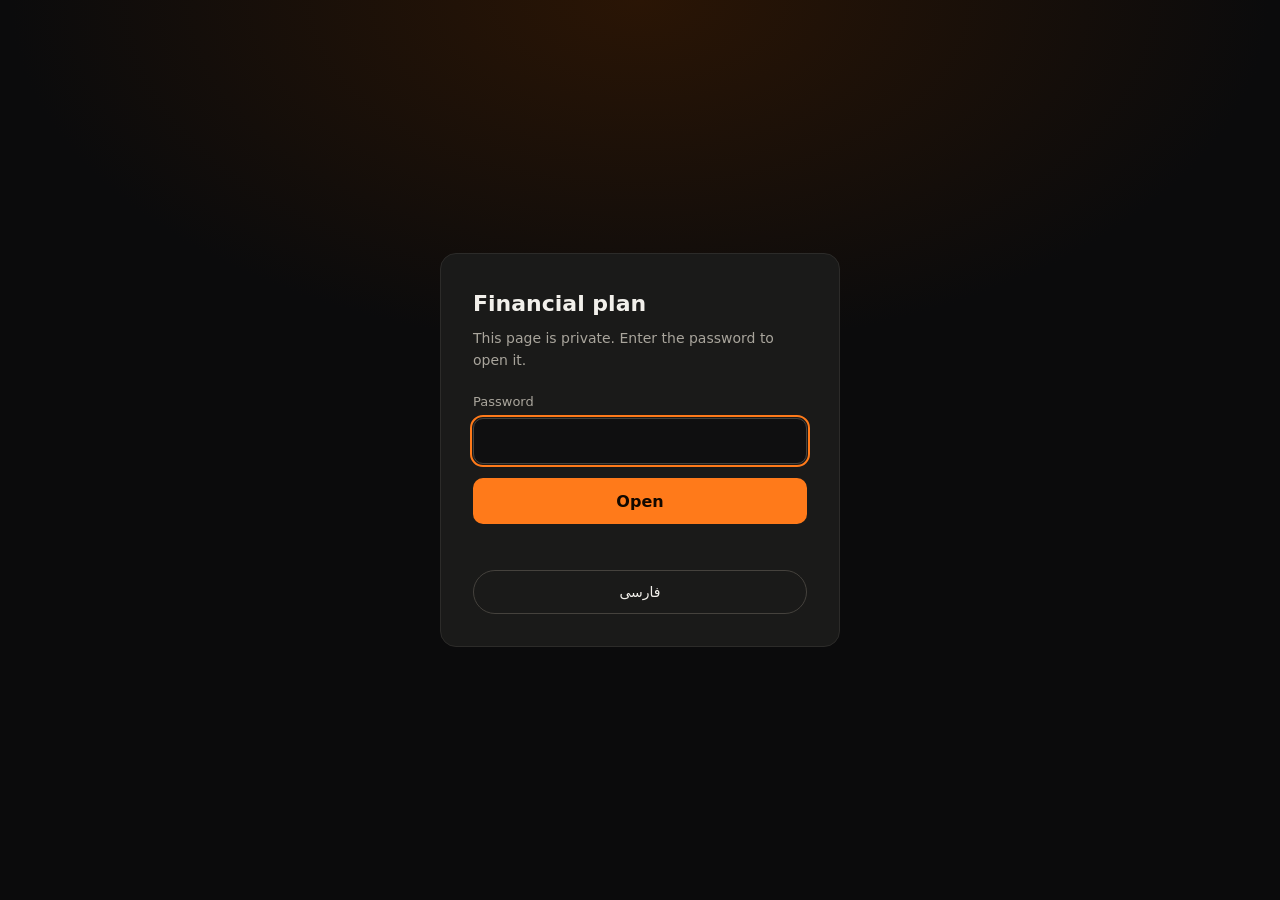
==== financial-plan/index.html @ 16f443e3 "Financial plan page: subscriptions view, monthly timeline, team page - Count client-module subscript" ====
<!DOCTYPE html>
<html lang="en" dir="ltr">
<head>
<meta charset="utf-8">
<meta name="viewport" content="width=device-width, initial-scale=1">
<meta name="robots" content="noindex, nofollow">
<title>Financial plan</title>
<link rel="preconnect" href="https://fonts.googleapis.com">
<link href="https://fonts.googleapis.com/css2?family=Vazirmatn:wght@400;600;700&display=swap" rel="stylesheet">
<style>
:root{--bg:#0b0b0c;--card:#1a1a19;--inner:#131312;--line:#2c2b29;--ink:#f2f0eb;--muted:#a9a59c;--accent:#ff7a1a;--s1:#e8650a;--s2:#3987d1}
*{box-sizing:border-box}
[hidden]{display:none!important}
html{scroll-behavior:smooth}
body{margin:0;background:var(--bg);color:var(--ink);font:16px/1.6 system-ui,-apple-system,"Segoe UI",Roboto,sans-serif}
html[lang=fa] body{font-family:Vazirmatn,Tahoma,system-ui,sans-serif;line-height:1.8}
.wrap{width:100%;max-width:1800px;margin:0 auto;padding:0 clamp(14px,2vw,32px)}
#gate{min-height:100vh;display:flex;align-items:center;justify-content:center;padding:24px;background:radial-gradient(900px 500px at 50% 0,#2a1505 0,var(--bg) 70%)}
#gate form{width:100%;max-width:400px;background:var(--card);border:1px solid var(--line);border-radius:16px;padding:32px}
#gate h1{margin:0 0 6px;font-size:22px}
#gate p{margin:0 0 20px;color:var(--muted);font-size:14px}
label{display:block;font-size:13px;color:var(--muted);margin-bottom:6px}
input[type=password]{width:100%;height:46px;border-radius:10px;border:1px solid #45423d;background:#0f0f10;color:var(--ink);padding:0 14px;font:inherit;direction:ltr}
input[type=password]:focus{outline:2px solid var(--accent);outline-offset:1px}
button{font:inherit;cursor:pointer}
.primary{width:100%;height:46px;margin-top:14px;border:0;border-radius:10px;background:var(--accent);color:#120800;font-weight:700}
#err{color:#ffb38a;font-size:14px;min-height:22px;margin-top:10px}
.lang{min-height:44px;padding:0 14px;border-radius:999px;border:1px solid #45423d;background:transparent;color:var(--ink);font-size:14px}
#gate .lang{margin-top:14px;width:100%}
#app{display:none}
nav{position:sticky;top:0;z-index:5;background:rgba(11,11,12,.92);backdrop-filter:blur(8px);border-bottom:1px solid var(--line)}
nav .wrap{display:flex;gap:4px 22px;flex-wrap:wrap;align-items:center;padding-top:8px;padding-bottom:8px}
nav b{color:var(--accent);margin-inline-end:auto;letter-spacing:.04em}
nav a{color:var(--ink);text-decoration:none;font-size:14px;padding:10px 0;border-bottom:2px solid transparent}
nav a:hover{color:var(--accent)}
nav a.on{border-bottom-color:var(--accent);color:var(--accent)}
header.hero{position:relative;overflow:hidden;padding:64px 0 44px;background:radial-gradient(1000px 420px at 20% -10%,#3a1c05 0,transparent 70%)}
#net{position:absolute;inset:0;width:100%;height:100%}
.hero .wrap{position:relative}
.eyebrow{color:var(--accent);font-size:13px;letter-spacing:.1em;text-transform:uppercase;font-weight:700}
.hero h1{font-size:clamp(32px,4.6vw,60px);line-height:1.15;margin:10px 0 14px;max-width:24ch}
.hero p{color:#c9c5bc;max-width:75ch;margin:0;font-size:18px}
.tiles{display:grid;grid-template-columns:repeat(auto-fit,minmax(240px,1fr));gap:16px;margin-top:36px}
.tile{background:rgba(26,26,25,.88);border:1px solid var(--line);border-radius:14px;padding:20px 22px}
.tile .k{color:var(--muted);font-size:14px}
.tile .v{font-size:36px;font-weight:700;line-height:1.25;margin-top:4px;font-variant-numeric:tabular-nums}
.tile .u{color:var(--muted);font-size:14px}
section{padding:56px 0;border-top:1px solid var(--line);scroll-margin-top:60px}
h2{font-size:30px;margin:0 0 6px}
.lead{color:var(--muted);margin:0 0 26px;max-width:80ch}
.reveal{opacity:0;transform:translateY(18px);transition:opacity .6s ease,transform .6s ease}
.reveal.in{opacity:1;transform:none}
.glance{display:grid;grid-template-columns:repeat(auto-fit,minmax(min(100%,400px),1fr));gap:16px}
.metric{background:var(--card);border:1px solid var(--line);border-radius:14px;padding:22px}
.metric h3{margin:0 0 2px;font-size:19px}
.metric .q{color:var(--muted);font-size:14px;margin-bottom:16px}
.bar{display:grid;grid-template-columns:minmax(120px,34%) 1fr auto;gap:12px;align-items:center;margin-top:12px}
.bar .d{color:#d9d5cc;font-size:14px}
.bar .t{height:22px;background:#262523;border-radius:6px;overflow:hidden}
.bar .f{display:block;height:100%;background:var(--s1);border-radius:6px;width:0;transition:width 1s cubic-bezier(.2,.7,.2,1) .15s}
.in .bar .f{width:var(--w)}
.bar .n{font-size:30px;font-weight:700;min-width:3ch;text-align:end;line-height:1;font-variant-numeric:tabular-nums}
.people{display:flex;gap:6px;flex-wrap:wrap}
.people i{width:18px;height:24px;border-radius:9px 9px 4px 4px;background:var(--s1);display:inline-block;transition:opacity .35s,transform .35s}
.people i.off{opacity:.16}
.note{color:var(--muted);font-size:14px;margin-top:14px}
.tl{background:var(--card);border:1px solid var(--line);border-radius:16px;padding:clamp(16px,2vw,30px)}
.tlhead{display:flex;flex-wrap:wrap;align-items:center;gap:14px 24px;margin-bottom:22px}
.play{min-height:48px;min-width:150px;padding:0 22px;border-radius:999px;border:0;background:var(--accent);color:#120800;font-weight:700;display:inline-flex;align-items:center;justify-content:center;gap:10px}
.tlmonth{min-width:200px}
.tlmonth b{display:block;font-size:30px;line-height:1.25}
.tlmonth small{color:var(--muted);font-size:14px}
.tlhead input[type=range]{flex:1 1 260px;height:44px;accent-color:var(--accent);margin:0}
.tlgrid{display:grid;grid-template-columns:repeat(auto-fit,minmax(min(100%,300px),1fr));gap:16px}
.tlb{background:var(--inner);border:1px solid var(--line);border-radius:14px;padding:18px 20px}
.tlb h3{margin:0;font-size:15px;color:var(--muted);font-weight:600}
.tlb .big{font-size:52px;font-weight:700;line-height:1.15;font-variant-numeric:tabular-nums}
.marks{display:grid;grid-template-columns:repeat(var(--n),minmax(0,1fr));gap:5px;margin-top:10px;max-width:520px}
.marks i{display:block;aspect-ratio:1;border-radius:50%;background:#2a2927;transition:background-color .35s,transform .35s}
.marks i.on{background:var(--s1);transform:scale(1)}
.marks.sq i{border-radius:22%}
.tlmoney{margin-top:16px;display:grid;grid-template-columns:repeat(auto-fit,minmax(min(100%,420px),1fr));gap:16px}
.mrow{display:grid;grid-template-columns:minmax(110px,24%) 1fr minmax(70px,auto);gap:12px;align-items:center;margin:10px 0}
.mrow .ml{color:#d9d5cc;font-size:14px}
.mrow .mt{height:24px;background:#262523;border-radius:6px;overflow:hidden}
.mrow .mf{display:block;height:100%;border-radius:6px;width:0;transition:width .55s ease}
.mrow .mn{font-size:26px;font-weight:700;text-align:end;font-variant-numeric:tabular-nums}
.msum{display:grid;grid-template-columns:1fr 1fr;gap:16px;height:100%;align-items:center}
.msum span{display:block;color:var(--muted);font-size:14px}
.msum b{font-size:44px;line-height:1.2;font-variant-numeric:tabular-nums}
.neg{color:#ffb38a}
.kgrid{display:grid;grid-template-columns:repeat(auto-fit,minmax(min(100%,300px),1fr));gap:16px}
.atile{background:var(--card);border:1px solid var(--line);border-top:3px solid var(--accent);border-radius:14px;padding:20px 22px}
.atile .big{font-size:44px;font-weight:700;line-height:1.2}
.atile .lab{font-weight:600;font-size:17px;margin-top:2px}
.atile .sub{color:var(--muted);font-size:14px}
.charts{display:grid;grid-template-columns:repeat(auto-fit,minmax(min(100%,560px),1fr));gap:16px}
.chart{background:var(--card);border:1px solid var(--line);border-radius:14px;padding:20px 20px 12px;position:relative;min-width:0}
.chart.wide{grid-column:1/-1}
.chart h3{margin:0;font-size:19px}
.chart .sub{color:var(--muted);font-size:14px;margin:2px 0 8px}
.legend{display:flex;flex-wrap:wrap;gap:4px 16px;font-size:14px;color:#d9d5cc;margin-bottom:4px}
.legend i{display:inline-block;width:10px;height:10px;border-radius:2px;margin-inline-end:6px}
.chart svg{display:block;width:100%;height:auto;direction:ltr}
.chart rect.bm{transform:scaleY(0);transform-box:fill-box;transform-origin:bottom;transition:transform .7s cubic-bezier(.2,.7,.2,1)}
.chart rect.bm.dn{transform-origin:top}
.chart.in rect.bm{transform:scaleY(1)}
.chart path.lp{stroke-dasharray:var(--len);stroke-dashoffset:var(--len);transition:stroke-dashoffset 1.5s ease .1s}
.chart.in path.lp{stroke-dashoffset:0}
.chart text.late{opacity:0;transition:opacity .5s ease .9s}
.chart.in text.late{opacity:1}
.tip{position:absolute;pointer-events:none;background:#0f0f10;border:1px solid #45423d;border-radius:8px;padding:8px 10px;font-size:13px;display:none;min-width:160px;z-index:3}
.tip b{display:block;margin-bottom:2px}
.tip span{display:flex;justify-content:space-between;gap:14px}
.scroll{overflow-x:auto;border:1px solid var(--line);border-radius:14px;background:var(--card)}
table{border-collapse:collapse;width:100%;font-size:15px;font-variant-numeric:tabular-nums}
th,td{padding:10px 16px;text-align:end;white-space:nowrap;border-bottom:1px solid var(--line)}
th{color:var(--muted);font-weight:600;font-size:13px}
th:first-child,td:first-child{text-align:start;position:sticky;inset-inline-start:0;background:var(--card)}
tr.total td{font-weight:700}
tr.head td{color:var(--accent);font-weight:700;font-size:13px}
.tabs{display:flex;flex-wrap:wrap;gap:8px;margin:28px 0 12px}
.tabs button{min-height:44px;padding:0 16px;border-radius:999px;border:1px solid #45423d;background:transparent;color:var(--ink)}
.tabs button[aria-pressed=true]{background:var(--accent);border-color:var(--accent);color:#120800;font-weight:700}
.team{display:grid;grid-template-columns:repeat(auto-fit,minmax(min(100%,300px),1fr));gap:16px}
.person{background:var(--card);border:1px solid var(--line);border-radius:14px;padding:22px}
.avatar{width:56px;height:56px;border-radius:50%;background:#2a1505;display:flex;align-items:center;justify-content:center;margin-bottom:12px}
.person h3{margin:0;font-size:19px}
.person .from{color:var(--muted);font-size:14px}
.person .sal{font-size:44px;font-weight:700;line-height:1.2;margin-top:10px;font-variant-numeric:tabular-nums}
.person .per{color:var(--muted);font-size:14px}
.person .later{display:flex;gap:28px;margin-top:12px;padding-top:12px;border-top:1px solid var(--line);font-size:14px;color:var(--muted);min-height:62px}
.person .later b{display:block;font-size:20px;color:var(--ink);font-variant-numeric:tabular-nums}
.teamhead{padding-top:56px;padding-bottom:8px}
.teamhead h1{font-size:clamp(32px,4.6vw,56px);line-height:1.15;margin:0 0 10px}
footer{padding:28px 0 48px;color:var(--muted);font-size:13px;border-top:1px solid var(--line)}
@media (max-width:760px){nav .wrap{flex-wrap:nowrap;overflow-x:auto;gap:0 18px;scrollbar-width:none}nav .wrap::-webkit-scrollbar{display:none}nav b{display:none}nav a,nav .lang{white-space:nowrap;flex:0 0 auto}section{padding:40px 0}}
@media (prefers-reduced-motion:reduce){*{transition:none!important;animation:none!important}html{scroll-behavior:auto}.reveal{opacity:1;transform:none}}
</style>
</head>
<body>
<div id="gate">
  <form id="f" autocomplete="off">
    <h1 data-t="gateTitle"></h1>
    <p data-t="gateText"></p>
    <label for="pw" data-t="pwLabel"></label>
    <input id="pw" type="password" required autofocus>
    <button class="primary" type="submit" data-t="open"></button>
    <div id="err" role="alert"></div>
    <button class="lang" type="button" data-lang></button>
  </form>
</div>
<div id="app">
  <nav><div class="wrap"><b data-t="brand"></b><a href="#glance" data-t="navGlance"></a><a href="#timeline" data-t="navTimeline"></a><a href="#charts" data-t="navCharts"></a><a href="#assumptions" data-t="navAssum"></a><a href="#statements" data-t="navStatements"></a><a href="#team" data-t="navTeam"></a><button class="lang" type="button" data-lang></button></div></nav>
  <div id="view-plan">
    <header class="hero"><canvas id="net" aria-hidden="true"></canvas><div class="wrap">
      <div class="eyebrow" data-t="eyebrow"></div>
      <h1 id="title"></h1>
      <p id="intro"></p>
      <div class="tiles" id="tiles"></div>
    </div></header>
    <section id="glance"><div class="wrap"><h2 data-t="navGlance"></h2><p class="lead" data-t="glanceLead"></p><div class="glance" id="glancegrid"></div></div></section>
    <section id="timeline"><div class="wrap"><h2 data-t="navTimeline"></h2><p class="lead" data-t="tlLead"></p><div id="tlbox"></div></div></section>
    <section id="charts"><div class="wrap"><h2 data-t="navCharts"></h2><p class="lead" data-t="chartsLead"></p><div class="charts" id="chartgrid"></div></div></section>
    <section id="assumptions"><div class="wrap"><h2 data-t="assumH"></h2><p class="lead" data-t="assumLead"></p><div class="kgrid" id="kgrid"></div></div></section>
    <section id="statements"><div class="wrap"><h2 data-t="stH"></h2><p class="lead" data-t="stLead"></p>
      <div class="scroll"><table id="ytable"></table></div>
      <div class="tabs" id="tabs"></div>
      <div class="scroll"><table id="mtable"></table></div>
    </div></section>
  </div>
  <div id="view-team" hidden>
    <div class="wrap teamhead"><div class="eyebrow" data-t="eyebrow"></div><h1 data-t="navTeam"></h1><p class="lead" data-t="teamLead"></p></div>
    <div class="wrap"><div class="tiles" id="teamtiles" style="margin:0 0 24px"></div><div class="team" id="teamgrid"></div><div class="charts" id="teamchart" style="margin:24px 0 56px"></div></div>
  </div>
  <footer><div class="wrap" data-t="footer"></div></footer>
</div>
<script>
const BLOB = {"s": "20reRZFeK91LHuu+cAgiEA==", "i": "KzjIWzOFYBudOKRw", "c": "PhkIuQQuD12HvU78urcu+t78gVyCAG60/btD6872EbccdYBNDYbS2oQ/KPgGdT5tJei4WDCvcTYe7gO1z//nom1CIPZewwYl9cyOHq4r7WXkrzG5XwJ4eZfDMvEQJFkBSTl5xJiMi9h2qCln996XDwzYpuIaS86d0RtrKGnU25/XCb2lmgDPDlhOrhT1ZI+WEqLojJ/LsgzazGFS+OtQFkut4P4vipHdHwjz2qY58jOe53FJRueWvUaz/lR+y//23rNc0K46dWexiyeZAQvMwS7ZbTMP31IElveDJELjbutWY0vx78/sRLKqFfSvuIJK1caqTuE5kUoQ58PE4kNYBgg0JRx0nfeKP7GEYsJf2diVMkOzNtUVDOATc5a2a9ZYiDlLSu6YA4UeK0oyXG/J73NUVuZgGSBWPOaTfayAEaJPJWDCnyIgnKciKeOVgBjK54m4W6qq/6rKtGEOFRKkn9UvX13eyLZEOCmQtU97roqwUJ7ntluEyKR5SM6l0dRlc/[base64]/0h3yd6B6cCcMVcxHOBay0pJek1a115Wa1GQgNfxJG0Kg6djaoAgsXpfFQL2WFUMfGnwh/MqHq4eczkUiSMkGrpEdzoVy6V0ygVfHMi4mj7/oSV/tR1oeWycWkwfZ5i7jhBmYOKnawlX1eqn9hLjZDDY4TupN/c8pzHS1vZN579upOYhjgvSF0FI+Bc7wHURB0wXwzFMMlCunMMX9KMlWGrtCGO60l/BqsW5QROnCNIftCHRf1LPuV5s2HzjOUJl4lQAZN8DACWwoJDiwO7oVOvSvOgeL0WJzeIu11tzQjNcQCaodzj4jLolg8klLSgK2t2XlixMSWOvhbwPTnlTlMJqYWO9tScJlD/zcEHV8bVdbmVdPyMFQtlpCSNZQzLSMZdN/JdMxbK5xDbbBvw8MlwHlY3Q2PeVuaQVN6JYZCofTfdLJaDEjMZXXG9ZVaICHpIgE276PZIWImu17YQkXndB6xq9C+Me595sk1D2/kF2Rg21PyClECnbagmD4L7xptXKHVmBKlE89OC8aGhgmweNyfsdYf53iJRbhD5LyTCWB/suyAmHS/0kdh3zngmN88A1hEW/k+vPUH3FLAPdD4DQeZn3tKdZS8yB10fwRk3nhwDEalaGErtZ0uM06TmNaCzxgSXM/QHWxZBufB3fcmgfwKPUxwtZb6n5MdAvM6SjSg/sFECDOkkOuX/AlYvSUhsDNuBbooGtDsA7wR5z2LKTmgQ9KqJXGFyfk/bMt8jU5OVjVYwz0mqmLYDwsU3y2WawAzAs21oUEJVPO7W9WWa8EJPJLcVfI1ufxxzh4mfTLcxNqKI5+W/vQS5DUbc4i3HLAFYU7D8pqT/bOgMuzOAr5Kf5vlQ7HlnV58wBItUSQCze6uE7BRZpgijrlFTib4+LDdLL4FnIKAvGa56q2Av9FS+KpB7r8E88eUOi3DFJPzbqUKOwmBacuCoLafZs2QlKqMs+WQd6Atvkydk74GiXA/0DlBV8aRivQL2AxZlTwZIDqdXpm72sHFU4quSIZeekcbie/yjdDtPPoUL8RWujQJ7lbqs6rWz1zsheWOCGuRav0dm+jO13fCESukamHpBPaB/[base64]/ovavAR6OjCp/Hb7qptWqEa0jaZP8ElfTFQFsRRQ7EQhUuBaXST8RlhKU8cqoQlTBg/sXUTcLpDkF2lv/+5Fc8FNm+Kb+47C/QiW4aTTnv/1Qqq0qINCwIuEfXetlCHgqQ2LqgyVSox9kFqvi0JHdfytFtOHl4FEHG/W4nxY2YwmQ8yE0IPGfo46VJcQ+LTit5OPgg8R4lOey4yGYUFGnb3+aBcUaWKtGPUwp8qrI8r4E+7KmROuleRxhpYnLhqLQ6mcCuuesxNHQOAKp/UKWTA/DuXo0AmbENw/39RJseQZ1g0/27KIeZoQouhvr3RpaXifjUFQQ0w8Fg1vxIjMiR1GkJJfwIFAhCetlnJZPhcnaHfzsq2rzB48qC7HqiokOFQbXC2lt/LuRhUGFsID69PjFp1eY+rjp8DCCmt9SpBmD3bRdzZ/+GA9J3tCHoxxFr265tOAixv1Ugqy2dFjrV6a2DZae+1kO6VXFf0fBXgMZL4ENUezvfqzP3A40dBTQMSFGZWo4lQDiCRCzaP5RBjK6WSEcn0Leo5W2hqQjfgQge/Bi7MN9/[base64]/ZR1vjChiqEbNj/0K+w+Ve3/Ml0KVRv3IrYsoVUV/i9GiZv+taD+N+eJzghMgWcSkC0iMNt+fb3K639kaP6p+c2JEfXed4HKA+RvHIGlSF+TkM40P3uLQSQT006aL63r6zlh9Qesz2q0iDQINKjrk0U7O8xt51YtNcu41PlJOpLWskO/J0mJF+LtuE1sWze0ieDCTCmlV5KF4YebcQ2JYLJQpobJSSb/cKlLg3klVrJhRvrt92btvLi8kODEW3sHXnbj7NJfeFGZLFQqBddTkR0t6RLxhNRfbU33kMOo3uQ7Cnohfr//Y/LonUG81U2aaODChbZbttZZPhlF6MNJqtV9xCrw9+EObffjDa94+k0jQ+vU3VK2azS6aEgtLc04dxy7tPlXYv4S8aIraw/9XJKf44QAHyjbLdFhSzGtNOUYzRdX2q3UOCbLzmsmfuQoM1gWUyeezkj9ie3q7H7PUheGHFQF5kl09QAkMG06POsez0/5ptoElnVNGnCCnq3auZEWBEldbOsCE2Nq/QV5kG/HOzOZGe7S/TK2IX90kpxulyRT7ZLUd2uEVoE5ntorfpOcuukz40h9ty9nH3xPhfeJQN31MFvZAV6aqOUG1drHN5VPJymuqIK/v4mVfSblRXoB8C8nBHjQRGvRcH7MMU507AMQ84/T0wGARYHKWxaikJWC0QbtlkCTqcG2tLRpS3eObefMAWpoCbYQwmQ+6U/GUg99IZFPHNg/2vmJNjy7uWJwdHhaFQTElnCOmIm9vcSUiu87dffLc+RgUjBs3Z1SK2Dmd2gzKYZ1xlL7b56tA/R0ta9cWbC4TFvOhrZE42M/icvkmH4COX6VW0XMaZ+0Ob5GmBejnUtVVzl5kIaWfZIwCRgBlmxpcQyZAWMtWZwp5jB42/K2HJDwpKIsSLyY5b8YS1BrjDUehVbrpzfEYR9/gm+aA/iaA67m2bXk62IXLtHjtvZ6z8e+unL/oE3ExOv6Z6/UWPvWRg1JD1je879vabH/EtwQA1tlXfAaPoN2cfeZynkhwOC2GAY4a3WMeH2tyxVQ0DoYz5NxKQCeTwvD2urHwchkFo6axL087uHMqwf9K/Zp8HG1f/vDLjVv2MsznfS+dH0JzCh91Xuw88bGuJ8YLZ3vtP50Iuxi8mrDHTxEwKsLnMR0WgkNqPYGUCXtJGD65Wp1XivjVUzlheIzWSA/up2rplQ4pZ/vwQ0Zn18IQqI3K6/jCgpj4xZ0H+DI1uAtEQ+ATHjqLRxu5rFPJceV3Ll5y0kckoo1kYA12Z2R3rGSJdlBfnGuys3Mc4AeVFBONxfasf9zPRqrWYmCxSoPmJPYKWIbQSczoaxG0BaEuehF6EcX19bKMnran388hFhg25wPq5ThrTKX7DEiyS4iqFr/YZtLzcyTCDzms8/[base64]/RCDPBiYVJU3qUjB6xiGUAMeVuBqp90jcpGQfTNTiruGvfpKKkeTQiiPyd/JhD8cvlaI7KVoxwUKj5ViHL1uBsZgYCyo6CeBNSOV5syyp/V1s6t4ZEaC01A4Y/QkZVJN8eJofghppb8+S6qIa65HfaiIvS6vzrtpkMgoqFkw6eX/R+xey7vgN6Zy/4VEH0ebn0DD8O0gLcX6LphPaXoz1zJHygbyaNHFCYkcaxe0aw49+e08Li81QoGb0RWwKLCHQUG+LN6tm6kb9mb7yuVuMlSgnIq7oT8+FzAO8dR/Ob2BJJtiibqWzj03jMTra3rdURqA0HX0cRow58I9FTR672cGlnfAO6hAox+3fnMdtw+QKEcZkZhmIVhcm7/8GjN1qbge5m8JSlgK7hvDVQzsjtJUTGdJhB4i52SGZg1FfLfMJrI/WAThijfpTEnf4cVZEEsTh7OZv0PCvGT12uVg3zK4/[base64]/8cPAndDizO0jP0AwC4V6L+Im94u5H0rMvUDzO4PHjQ8EH8euBkOIvlBhGL8pQiK4zDsv9gB+LV/MFOxY2SbWdMd3RvnNQS8JGfzVSBl5CLy/gyhOlPdRi2nKmZTmkP4C07hUNuEtC7TTY5ls4aDep1zpulxPcgUaSZ0vObGJAFeATSGqjY2jApBqbmqKJGOsb97ZMc+3W/xxe0GsHl6Gkg5RjKMvCO/xEmeacZ3zUTahyGwybRToW8GxebWxHEvrdtIyXEWMRl+zxmCAmS7wgGbKu16MlhEqgLpKvXsqkGdEq9r2yMdOcG7bJDdAG09c3YRn76fbfaNWvmdZHB5Zyhedy1BlNDBAKoMcT736QdCABrunfdTiAYayGeRyPzvL6wSxNR7W9lY/MK6RF8oTvpCyP1mszkYiPcAhKadUJUU/E5zY2UAHTWqJZ1agZbXnFyGLGvRntgSkN5teF1XKbUmEPZtMoF2PG1OPjUwdSp7OqjRRcheId6ildrKnivcdg2Erwo6d4sw9HJ5xkZ4fYBWiNepx9XIaT/uAE9QPjrLjnktXLKmRKdxY2VNRiCJ+LK4hjt45icnl8cIwBR780qsOUUMrTG5qg3sFcnKJXH2x7LtZxEK2wr9ZFJ2bAUrhOIEtZ8TIYFyBpQUBg3WQ+PadHYQyqMfpz35G3NahwNlapw4rk2htRXmAk9bPR4xnkFUAAnWoIpHYbvydXnLgcKB54Nrzqxztgyg4g/G2JTG0HucRl5RxZ1uqkuLOqQG8dWUM5faHudNkKOCLUckHX+Hv7aQ8M5NcdUwKwLBxUAQYpJdLi1qpOGbwjIrHdmyv68ZMOIsYvuOvzSUVgvDdM/uUL9nAMNB50GetCqSwt/BPtaZwKFXLaXnhm9RicOn2wvgIP3NJcjjJy0Bliob3GMI/IDSqSJ3sdfMOnX6uPvsG0OKh8yXUxoem4wYi7U3mvgw7yzU3c2SL2EACgCC0cVvm5Z58kzfj4Lf3QWkHH93rSLa0yXtzNh0RZ/9Ua8r1K8ZiM2E0xUxj0C2arNFIlJnXVhJqBQC0dU2yJir+Tiy5ffms5ka00S/T3w1ZzwUc+J+xeFSOV/1RiGWSQPq6lG23DyLVrDvXPEVBeHtVunTRYzCyOzTZr/F6YYyQ3Kqj+GyWwNtc6nkVJWQTBlhW/6Zd53ZQlvNP+PM2XimqgkgN3xrMWA/MOxhEoqAvGfaMgmlhLWUHXOcHq4MpAkttUBX9flgRAgUUJP8C9V/[base64]/QQfwWuBq8pLCniDRUajKtfFLTE6RFeMdBaksTewdEo3oLvYRHa1k0UJ6jjhjOLViwVrLqX7uRi/grJd66Knk+FjDpPGD9IadYgo89YbE4OCc49P7JfeQ9nLWZDz+wXiKP/[base64]/+jgbuVJDzgZKy/UFcUIEHslPVqEkuXQeidknekkqhcrfue+Va/FwpvwSZGHr5N6TTfrrI6O35aTGeyLrtKRTtykVAVwzBD2FxSi0j/xYiD3F0vfi+plxsXcgbgd+WM07l6FErpdhZRZU5gOuRa1b5WnK4cw8K83lO4fEWObYAVYq3yIgx2abunVSxy/jg6+sauf9QNhYlneIkZ4ug2ibHXPy8AAsR3mSHdFEtNdWa73e70W3Ek3zfxVBil1XOXuGmFfVwlzOM0UP5C8hdLcKhN8Dr4LNOuY6guFXLob4rvzBmcTr5wSmlr829vpDKSY5q8qeJsf56gH5YdvH8XWZUPxWafrgJmaztRkQURisOF44Bu4mjLTgMsFh7Pmst9gm0/vaMAy7z5EPQfGVJRpomXtBGnuQg//YjFlEiSrdDtM7K543j0m7GANZdUsl9VBZJk0F/vI+T9bUC+1qrr+92I5oM4AOZUkO1PXPYszSU6xMVjnZEugOfJJwutB0EqqaWV5fYocxJgMbRKVlHkuG0yAb6VVbGMtFm5cqt8J5eJ03CEzy3voyK1AjryHaos4N9CofpT60Kl0hrOSzZVYPN3121lQMWAfXynBaO7+DXcraZjoq5YnjgjMvT+7wJ/HV/kpSLDJKjTt4rq5NC7m7++3WG28SZ1hWzgEYWius98ajWZ4hhrBeqjjKtQ2jWimneEhbZspeuA+eWPei26aG5AaV5DRdMp7Bs92Bi0Nhp0dBzwBvLIu3jtJbS348lfDGyWNqV9ycIjfkma3V6R9DnaGmN5Ly+ldd2y840tiMg/9tdCUQ1WaFTlXP1bONhcFuNuonEmgmh9wld6aXUpHlTzjFGDWZg//TgIPcUt1PMur3HJACHDTPHHLhKQnrFTyvyYFUzH0gc79ex5Bsjs//1qeyKewKFdeNtJvBxBYD1DrW3qETVT0FW4Xh5dzRZSpP4rlMtZir34XSSsefMsWxUnMX1qjZWCPu4Ii2asbJ2PweEDw92RbyubGUBF5BFW+gPl3yFPYqEJOhQGGLEDFtm3IMeMzNsLEZOrpSUTkRMLLc9GFjkQWJNZF/[base64]/QkCUfALuvWdptbyY/[base64]/5giw9/eaX793nvi1l6sAfSuqgT/X09anSsqvxagUAUGxpbORdayd57Oit2qAHQc3eyHh7TRgGg5dvIngzhYkw14jBwjXh3N0MUMKsrz9fh0kW9eoSZcN3xa4bHKp6mtZe6G5Ozes7fAx/wWM3w9GSF1RUbUvc3lrduB7CUSWLZDDsadx1VPmIvTMMa6iIwR85REf5WrD0RacmlzvLu9OrCdV2J1n08bmgXujUwYDP9DNgXypSSGv8FYj/thO9b6qUyqF6NmFTAFKSESzZF2M0Fv0XrdBJ8wcls8c/UC/d03qbnJJWPoIqnh1AKbcxKZkBn62qz6XGPKUGRbTtOS4ij6lsGP4O+DRbGK4stooyVgqDL9QOvEJEqArC0tg/snb7rD36ZDa5AoAwtUYk0tmosqViIQS4U6mfetMtWYMFmDNCldVm9ZxeuAPBTM3Z7f33kFBxMth3TtxzBfBVLn0qmsJojlEZH3R+gi56vJ3a9/0+t09GVaDsiN1Mn7FIrxa6t5EiSb846t+j4XwExIZTkgE0WHaEBnBKfAHNTLUvcnj4yGdJD1ZLRlmCbUjQalhoaHe1nC9OFOETnrjJnBaUzIRlMSyCm0w2a+5PWst5m0XZqdCAdfsV2Gw6lwDat47hfBBH5FJGGROKEHy9iKa+kphhG2Tbgk4zDkbBs+5tolE3bcEl/wuRMzwDCG7UNQPb3rYm/ZDO8luQCZyrgkxBD7jBmhvUzoRW7LvUIiSqk62+fTp1/eIhIim8eLBLO+/G1oeFEx2dBCu4sM2cAuwBI/oDGLILPGfbQX5cZaj6/3wWjtZtwrYMPETUd263x08M8PncZsdXCcL6PPQAlgCexMZBDLssKu8yxdUsGpzTylxRxBL7VtMD6ObdTx2GwCrYQenB6UnTp1zjfCBqS2Z3YCGKey7M+sK+5JmQN4Oj0j2jCR7Lsjp3oL0hUvUqChUkxikCV7EnqTh5c7ZNOCaqaEmMc/apvTOlUABnFhdbirKAciH3wf6Up9EMqSHP0CYwrfFzBLvfuIu8J0x7Be5Mu05BMft87Xpksl7afPoRkNwphaDCIY/IHEAPgqbdy3RWdVzI/NkV1B7s84VxBZkJYiHtwJBPVkFkeY0F2FW/Km33YuGigq8hheakt4CsS51DOZAynuQNTtnZbyQvp8GBK0LKZlLT1FIZF5O9oz+Rw9UQ3MXKPL96DKJ5lV1TQ4vMkrgI9SDMUSG3eDMdcfMFEHMOwQR3qSQdsjTwPhRuZwl1qzALocVt8w7ZMv8448IRIVf357WpfkSJ3iidpmHKl/FWhN38Jvmgc+hgHrMJbTskJbU2qowPBgbu+GAGStoA3gkvly6kzfFrrn7qMOa0PsqVWwyeHN5IhonGA4uh+C9NKKLJVNOS1J8fc3btE1TcgtoKB0ZOGx2yYfbF2ReHtctqP5T2N11Dal2ZWI8nJVMt26Ic3K4iw11umWUswwxaF/T6Z19BTh81j5C6m3YxRZiHszf4XZYe5Aew6x3jvmSpTVr58KfRl7VFcfukVCOM8V+qtnRunzbOYJvHtzS+OcTTeU+n9ZpvtppB4xZoAYpF99dMjAUh6kFB4ZYQjyauHOoTXLrxGWl7DipTvQLqJPWhH9mfGMOff/TeF04hHAvqzVAkQ4KrDXb8XafVxHPRG/uLtPAnImTUKdjMow8hN/2wjp6DwW2SwWVP/8SkAUI2/yNGgC1UqJCLcbG3Ve0R6M6aFuV8mWftuUk+kbfNERXeMRZUFkqh3MNXqSyjCanfHt30ZqodwVYzUhqX3eGnB4RBhN4hb0+tOb9ghYZiYKgkcmgWwcPqIxA+X25VSZSQvW/yaR9DoUEZ1WpjRyLCDQzksWw1akCexKQm4UhFApT1naD3BoBayH+uE4IDb/c0ayie4lujxjXREGkOcRrU8I6yn61jOdElsBDUoAJzrvLOjqPhdIU8067O6AOVMG79f3wUJKcrEzTqob4qxrsqH0rwk3PzU20ZycNg4eWvaQDpCGh7S8iHhkVLqmCl1Op7MSD51gsuUSQkG/UazddryTEt9nmVkheFLQctOOpL1dSCGyVFlkbTv6ulW79zucbjCbgT1OqgBgiTzTDkP0jdF67grPr0o1zVH67VegYLiCZTR+3hMC2hqx5aytoHX4C/I84m+4AGVvD6O22OecFaDV8pZi1AJdnQWoJp1+cptN6pddivCGWWHGxFlO+ZTHAGrt0TmuTgmsqXF55QIoQeMNYbuRAvjlczsnSuiCiQH4ExqG6Xi3OkCXHV6OcgqL2qpa/Mq4+Fb+XBqY2WrmJ7mIudTrrOiEbsfcEuMEHtjr0uRBc3c7tMYnJWIU/eOdOQxKRk7NxxhIFOPenHepuFhwpW/1Av1OPUMJQ9WPWVM1zX66q7Au3j28mwtf1n/vZ1mVf8R0VQgSaDrAoFtTgBnJjGXyzNSgkS3kcWJFVVWedYHVBgCWLAb16sDQbUQOW2r4pDbZEIY/CfUEpPBLSQbBtXhXx5IcBv2HLYPoxp+rA4s0ZtArQt+bGMROGqNAeAV1V9ZdAEmcMXajhSTIR7PBTG3ea+n+HcWs/WSHg1fz3kBBIbH1gWhLgwPJKy/LobrmWVK74fJnjPMkXcTGua9p9KwxZkoa85kfK0XhfxGzoUk9Ianbq+SNgmhmvn3A6UcizCGIGGKLBdrI/oeRpftZvftydln2mu+IHW97Berr0FXjD54/d2ygDGxtKgYbXFcSmQd3Ptnz8qwZF4U+VLPkAl9lr0SATUDEMe3TYdL899FQhRapjKsmS2g7sliblmrJ6tmcYhctIN9OKgc2H3Ufbr14O9nSJJ0HTgjeJ8GV1X4BhnzTkR/SsPMs3DaprZxsbFjYzZiw0OsklOpBVXuU4cqZuI7qc44lWu2M+oICE9bJHIGm1JSMr6XILWIbvwgjK+QIxs4KiKSXr4keIRtI3qnAD1wSk0ysd9GeWnC6fm6/eOV/ujqCCo78h7n/DsSApcMythyCt0CXwnExFRcP8YRlYZj4Ri6F+6OiRsflFzk8SjA1st3cK5+bggwfcntgraWfnPFPG5N2Bj9KTcO2JLKP0PdKjcbKyyJkvGyN3NDW7ccm2sjw3pcYfZugkJ/0QpS3lCg8Nq1coZ9FDmHVa5WFVHmRrKRm1vheYSBiUrCN6eb9wC0EjsKBof0d61GVdTvRg/feIycM9HAQsoLHuvflCkDDBS/RjJuhPW8NkRtRS1T484f1N0jNRu5Gr/2b3pv9vbFFcGFyYvHVNcuZAbXOarTsGArAx0mguvcigrsqnvmmSiPMeMStegGhM/6JJDwMMLJy5mcJPZd1Avp8Oc7olH/21kxAA9HVmDmbGMWuVv7bcXG9B6JIXkjnU11YT3SSyYmWwelmlmRkxbx3Q5yExFzDJ7ot2cLDnk1CMb7TA9zjPXFPmvJmuKV/KslkOzYt9ndDEw2MpPoVq268o8rpDN9gR56SLCchJWoEExmchP02JRs0aUEn3lCYIVW0Os8oCZ5AZlx5PaCxTyxqmH5LG451BcgpNdE3v4Ry3kMtPtR94g1rx1gHRfnLfwTznczULlwjJaHoTsNW0qi1b/9WYnx6/3J6rq3Q7PLn+hf5x/cq4V4pkAxQXY9uk5vYNgYbngGji+v11hGrr/SGVzE2N4Hb60vpvxWnkQMgesHi58XvFBqZSL7lInL1034Y9L86GnZ42DI2NddaB/uJsfLBQMVepTtH+ABoEyxg8Vewej1nJAaDkX5Qa+UeupaigGmUrSZIKtj2TuXWtyo/40tZA3jNElgmuxUkrS+qUUoLSIAMUKstL+Z6Pre/BMdBlzOqVwilbFBoqIgAb4AmaWfBd1BD47MdZtF+/5ZrNJyA0jOe7ZngBDQQm3Kyq21Xtnp3o+/Y+ivoA7gFE77GZpBt4kKw3jd91twY5QySYbucPQC9iBQgChmMVin3BFps9qGMIQ1QsboFJmvFF0SGjIyjArdbii8OYuEKITO3LYHGxkHDCF3chsWDA9JDJ5oCMlwcdgjhVHjMARChRwC6ZOJKeo8/ZPZubthZRxlPwUZKEmi2uxsl143Fj9kSwstJEvoBqIKFVs9hfaTeZFgC67M1ZArICvy4p6VcFt+BBGD/dMicKL6GnxYY4Ey32hj43ZWD/U08HlVpqmzh7Wah2GMhp49/xrNf7ghwUvMIQjPKXpSS9khff9MsR0hANXZt8aGk8JPJhvb3rTOf3MWjOEugu+w1Kxhr6Ufv8QInBFL9apxgC2M/TlCc1bsYSGPhYFXR9tjLonNmufDcpBxKa31bNt67Bj+7/27VAaBk3NK2+qZG7Fa+aUEdcZwRhYFuaSJu8v3PkACfYd66WV6560ESvqwRzgj5udCzmDC4fOx9FxAeN9zMBPqo69Yp9FqmFTdtg5twfYks/dD3EGmL0z73aIaeDRILPpIza8oIToQp2ua8P4fhhk2UVYNS/eyH06aYvD1ahCFaMqbGHYINhs1AKzZUDDhSn9YiDOei/wmNRAuqCrc1rn3KhdUbkWbH1IM6GZ9AKE8/OT1J0mHGsKwCB2g75t2rh+UzQLqW6PSBO9hmzqW4B1FAlLN5BulG4HovxKbwpGN2RISFJULZPbJ0VJOkeAId/HvKsLLh7VE1gSjt5y5yWfuIik+ItaYvSqcfFguCjontVNs3YuDc0X0QwtV1rnAXamwhTCZMmIxLuevTVrx5xQguiQ51U2BfRWS7KCSNsE/jV2EFs+cHXWeF9Bt2yksSzMoDalcj0iyprmvIRBtWCeqkC+ppt8mQlIn3d2CnvhoYPd8TEyferXW1exx2F9vf78fh5nnYtbLrtNsQ3plIwTDAeuGhfpTV2U1E8Ofpdb49knn+cNxIgyaY3a5sD30i8nW1mDbyKngzlpo/RXn9c6gwX51j05ptNJ5KZl1WRymmYKc1/u/4rw/rzFIL5w6lRw8qIUGFY91FWEYA430agvCqCyzpYPl4ZFWtiQMK8/GOamaVoWim1glRfh7iMkRG10VQh4rm1qCD0RVEbkESYAEG7sbDkCzKjPAkrqYSZJxIlmFqxoB/j0MkhdeppCou3M/7h9hMtcw7yVqH8aJ6UOqZKzHy2Ves1K2woWO3lLnL/Cazet9loclreCHR4+LdX34K4x0MhlFmHvuJgvdt0IpLoaNf/8vk+OnrjaHb0LTifxYWXC+xpOlhGQsJajQmiP/VhLhv/pykBjeohWCaNXsc/azQpKXIXSLUf+JNUG3N6W1IfEcND/nI5SaB01NFWLhCwvBat+09mgl5kqnOM/EQTx7ydsrSkpVh3S5V0Ok4lkT3Lx9NES74L40Hz3DwMN1zI4EgeOPJrDyS5tuf3T6dtX6cQfaOF8v4/j7hUH9n5Dfm+EWrMT/cjE+BIDD5ic3Vm7cIJtZqhUZWQPDp/RZpj/[base64]/YYqqXIwYLubvd5NxLt+YzztEs5qDey+WXyWIZ2isEGlFdPwQQUaL7jHDwDt3vVTdSalY7t6ZQo2T13AypM0XkpNddciD26rZXtK9YwAehNc2y3FfC6/crEYXuV3HtEyd116FOzUemTW+zT625oaypmAlgHqz612CbGO+ucBdT8fIaeeFCPKmNcw6I4T43kQ5Den77iDUMG9tsL/xU9w0D26GZEgLNTwbjdV9jPxRcc5HYFKcOaf2HWugRxonXfTlBBiTGoX1FlF9SzY5b1OONvEP/RfKv5whQA4q3wCbV+75WyvHe0MS0pZvMilvcEbi6Tu3eSx4qFBKOERb5H7K5jBNR+GoRJ2V02udaPEM2M0q21DinLbk+z7KygdYH23JzdgdPoryrXWrTi5/eKdC/JQnWmh0zI4b4yLYtpY6tjAsCYx+Ipcb4oOdyFnyuRKJFkVhLLwRKtQFZAga+SuR0X0f4NdQZF7vwQyLgVARWEEsyRgYFwj1qLgU0DoKNR0cJYjzyVLoIiL3nXwW12Aymvs04thRjKJUjY304gtXXWbZYDdJMIIe/gfztd5sOTK2MgSIwoNzHSDUFwS6PfH5IcPajMwjUy+SgrNv8kXP2YydRyIx6cZWO9d4m5x8jRe/cueqB7pPAJNmF9vfuJPzoK3oaNXAi93t1bD2+H/oYmuyt21zhBPGdC4eoBhQE5/73NgqSuZdc04g/QFF15lH/oRXFSPntHaAA/1Z+aARAxhtk3uZy3zD30fQVTRUO9A2D3+4giLW+ioWkoEkVsC5uBhfnrKm4x3pjqb8QgqXHpK1KnHRTdSOdhg0psgZkoqo8QzZn+xjqhoeqePe+9OtX/7JxpkgsylCRZH3e7DQ73wDrEdIT7+2HaWC5EyQLK/OtEsOXmpQL7GoyiyEJpUDymzRdQTOlAYyylcneIEMYTivsVufDWPOS59e+aGb5T3aK+tmxJ2C2/Q4/uKOu5/2fH2Mcfan7g8eLHDWWnL5aUUoyjTjFynBD8kRAVVOUvAYrhU9t44LbVFE/08HLU6fHZ2ryuvJMv3ES3mXZNh4lxkvxxCaMh+y4pL4xJpjtro9FyfyOufYKeTsCzehWkRqaqhCtcr0sIGLY3EJYOXFlPc2Tjm7CHC4CniW3IqiELlb8N2NP1B7zdyrVE7a1SLQDHAyyVf4CBgXZgcG9CS/274yWXLeEFS1otEyXyaDI1XOIYv7GmGLLLA5rxuVGnZ23FQaIymViySoTY5qhD4Wwqh/9dzKWxc2pNxMfRX0KmoeR0kExvogXHdFlmaM4tHhRdHhH88bC+Ee4jo0Iy3oTfVR5kGMk+WYPFSEVGGEyPGWnftjVNGN4alzSXqCjtcQSGMw7pcfV2UWzLUgCMcbQIdmFek+aqqwjLZXzExiy1vdyY8IJnkZgKLlXzTTAaGL5yRlSRh7S2aoAS+1/wYBQpyXO3lj2I81zoyhYq4/MPMGKZ6R4DziwyYnrxcXgq/ZhI8m3hSD0yzrxSKE/pMfRrJW97JYXQyq7onIZCHkE/FCzDg2SqVNMs3O9ioNig1lGDi1tiS97rbcDAU8ltvA/v9AwVXbiL+OMaW55dDZ7BrkEX3s41l1pZTmLikxMWA3zIOUZN5elTn3o1jkqcKAYI1q5TBa7IiNGi7HsKvm6u+sr526/Nh4K+kPFTmp4P++hx41AhKBWxnFxPtu5evqS//MZixW1Ejt+P6/pdx0T7fqg3IA6RCMad5QrfwQrcnLAZrInQQX1eeak5iJJLQ6lTI6ztPGFhijuuDfNdk2SQui3oa77VOiuIPY9J4Zj7dmJ9lroL82z1fPMOn5qWNbHz3orQQePoBvUCtuPNW92yziytIjE/ERYNd3NmvP5TjtPhkyssNWqLvmsdQNT9o56a7KaRPsuz5FieulaGHXclVkmimb2nG/ouQc1GxZgezc08PQm8qEE/Z6YZifJY1zOOJdovmuLpjGVsxX/l64tK3jaUV4SxZhLXtZrTc4bCwNAAlwd8y2pn8TigKX3UD5pgLHe38TwR1m2T4qUaWvQxL5sCIl8vIA9zxbVobsQbw46h4BHaj8HlRbrMwROgpd0qvxX0+cADKbBYi+G9zZh6M3Cotl41YY7oa3zKULZwNVUUHluMY79NTDUxMM3kUfwC2Vzu3uzFPycj/71yRRjJ7UuGtuOM3orgrUP6xj4Aahd8Ha6MWbEuQB9rJsic64CeJiKkzQhcVMlM1rTZdpkxIPaHV2LzKB7a4wqJ/zFvt8kL3Hq73Mnohuqn7htjRNtz8fnk9OZvM24FIAEO+pBaXOkxYxcLV6et/magouAnpARrdsuUSm9AEWQF/tCpAKYKIxtnHiPa31RkqLYdHKyot33C3B2aNDvo+/sVnJ2jz2XeeS++w9d7Me+62Vsm7W3lTm1U3v0R+lsOXnQngV0RB0xZfrJV6bLNLaThp3YHrShzIfczkckaO8pLA56v+jzC6jvkM6LJKQ0uuKdMDdCSpL5rh4A5ronJtSQUSwY7Oz/glvgQgZi9oCFJuWORcJUPcng3EO+CFc1hWrUrG2B6Ut+gKG3o9ZvSEuESj6aH24Po2Aw5EJL5oyj/hrRocgQvrqszq6MzjsSsVNXHDqg3ar15mkjealj8jD3iIbkBtdJbDI8yOvZabu/QMSQ1eaii3gbebfDduWdo4OK9kLOeeAqxwvqnPk+/CwFIq1hnQ09lCliMnT/fL/6akKhJ0lBemBNSr30J5VHXqJlF6OBG/AwCdFnQReJVDJZZ++ByfNuDnYXvpFP9unVqXPDxtlisVx697TohX6te2j+Fm6qkXJKx8YASfohBO7nhoEuTO7WAz+hqknEkXJxWIWlNVwWL5bncEKOReFHAFcu3xB/[base64]/biyBUENVFsMi0um9lr9QZnwAofZoczrsBuoV0mGrpaBqWXHCssVAtpK2WJmu/8INWnS95szOrK0l+GwTvbgZeqTy30pQ98YoGEQ3Ocxmu3uK1Rmt6KQMLNRbko0B5nfegWLQnptl2KCSZ2vbvjc4ZFWplX9x3LOH4+Q0RzIakN/IgO6s6yJVnt0xW5m11SQpfcRmWv6JX/uGm9Tak0nLR7tAl01N4MovEU9R1i255YwEFq3xoVAhiEluqTTOpdKmlabzeN0iikJ64d5GQ5J+KEgIIhZzuOw+wcPbAkFsk0NmYTc5z5HPAakXS2Auxc/HtdH7ZuwOtasrEeYn0Lt/7U5QlW+B5mD7Eamvnhtl5sn3DYF489Tp39j5GZ4cGbh28wUOUq4c3yHAyjeO0elsepC44nhD7h+hWWJGhFTqySKDgQ95unUHGPq2y8hObr/TJviNrVXhYJYLySy72IeYZn1HpK/+iQenBY+1EQAHUiXkh8Ogpt2eekz2abZZpQ01NYsA0uxPqIVwGYPVaTtPH1tJGsHa6t5g/iicKtJ5Sp2IVX0JUsARdvLji5Y+MhoNBdWDdyXLyS8nXTY9VpIOzxsLZ2CbjkFVyn27FI7osil88tFZ5l51STbjZT7QeBCo6YwFr7vcOHOnwUG+w8cOQ/EfBrJepjMTRqNfyoT5r/sSXDpbL0xyf32PpVUJTXTdnnRRr+vpa4sfHzuspyMwmNR8F8Bnf9EAibe7q0+QKgIUmCyayG2+Rb0ZA8WyjPK7c70gQY6wlQrEa5jRgqW3PI1J/Rf7YnFUOzvysiJiyy5HFmHZExYwVwwchXayRe+LpK0aebVeSh3tt4afb96UXm9ZrqL+FKOF623Fh7owzdPuKurOSiXICqhjx/wftyfYYiBJs9AgPTTcU+xM0+DkbEoTTedg4f3EmwjY2gHjLB5U/tvhy0Y3uAuGKnA9eNY/TFtVVWglz2ojOvhHm6xFIBbiBfWBTCzz1EqraFeq6P4CkIJJRsjK82UlsNLGG29n3yhBN51Td1b4kZOlVZuEF4DXhMgF2QWZpsw8zitNoDbxFTVFiS2U1gbmuT/gshxN/[base64]/6o2TqGgySMTRYvBnQZjOUYfp+XmpHIMNs39q48FCs7FpVQRBiJ+G17giBvdIh8bkGYcfmBesNHFIjQ9UDERR32/OTWxmya1wi0h0QBiERpTr1Q7Lvo5tA3yUh3qY3iuf+uZCcJTeHY99ZwwOnFllkHZvhnS+KhCedoOn/fNpqLv5q8gpd2AW0UDSXCR+DCCGKHlJe0F1HAfxGZh4tiyFMk6zByTRTOD0ScioRWJ0VSxn3VX4ot5hfCoHc6wTFDDAFBE+R2pP0jg1MdK7L+X1jNddR9kdh76M/i7ERtOBGhEze8OicfuMDPqGYUaJGbZVb2X0TbYpdeP0hf7/3it/6gFLnbYgiDbX4yaWArQWtKQO7DAAUa/4PJewBlzEnGX4K/3BF31X+IUCE1MHhCWg9ZI7lsQSvPT3ngcjQ3M4X/eL9tW7joPzzUS+7bT+5aX6+1SGJdDvk+mmH1tajRj5jlnGAt8ZIXptPpDtpOdgw8wjWWvK/K51ulNcAshxqKEPmpLNshi9HxzetbeyUbKKWPI8H5+8umqB7ee0ra4aL7hj3/3p1B+7EfvCWX2pElaV1jeKkaIhH4u3IJneTtEO8pscT/X6CbQw7XiXNdGGB4qmEE6y2LK4D/Qo0TLhQLFBZC28Rx5sjPStXennWLfZ4jbomSNCbFv5hd80Fuvtjzm1kGwQDA9J86nxK5h614Ax4hetvLtukNwmi8byJanqCZcsB7KtDfo1PMM4v85cunoow0KUT98udapD4R4Dvx/WmGPp4H3lkv+52KbnXesdbQHN1RJ5OWWhZ3FdER1a6udQECmQR+EBN2rLeJnt69UZJ2YWvMwtVCXDB9+AreY9Bf47AgWTQ/wQrC/m3e0OUBlFH+/E7NFcImDlOMZLgYe5zI/vSQhxB0pCQyRRe4LOR6/Fxlk6e79oPS84ln0NAMSUFc/NBXzbF7/1H6iRgaYZVRL1BurVNhtVD/IHPY0713esHDflST1PGdoXVoqKAmSZoVdfPvXRe4vfwyVepA1zTFhWmgtaIhMuaWrjZ8/ii8hfP6ztVwT0XOJKhqvgX9Gox9/5JhU0c6DdV9j1o48jAu68LNwge9TmYSsB4rmOlCyWMDK9qksKXk0T/KJZ8C1PeuTaGYNnMLY83X3Ddr5LQJs3Wuei2RTwovM7EvDDSKMQECIpmnK08ZcivkhRGUFLKUpOmpsXS5p4ZFvkDAfYce6VuJz/eIVaF8vGCL1xZuQEAN0JVaS9HklTipukAkRwfs1Fo3lt3GVAPZyICOIy+7kBIcYh30cHukOSppNQkDuOWP7078N6f7YNyP+dkSKDzPmIOoPiVDZ/BLu+6CdObSP09R1fgJiutuf/q3OhtPq4QdrgrReGomp1Pm67dPpMPAWul49QYPhwqaXBI1lxEfvhU2beRMAvTvvKT1zhKAtpW524SjqsNm4sQDy4HIGbJANCdQg2dwMpeFUJDX0WUU6VniYX1JIn0ETFRrCabbGdazFcYu3VE8ZglTrQ9cP7mUb/sLQvyyHv0inEMwobIdz03jt9Q/T6O1uY6pndFl+zD0QEekiC7UasltwJLXL2HxMiGOU76x1hFgGNPeh6hCwb7FnGtrzk4A6fC9Aqe/XVXoF8YCsK0U04rSFEC62uT4GOob5kgaTibbzD63sV3EOpXZsisV5QvQeyCSSfoizLreT7VEuiaDP5/TljY224Xgld3Sxap1wWaqQZlDJweS7oZAzWiDfUC+mDdJ3gz2Lc0/xZac9/weA9cXQyvZq5Wn2rtOMZOfxHjU5redu5gHveyAV2YVz1A0TJy5JnE8sahfJ8CIn45HBNykam/B2AE5FVFyBi2qcepl/W+8TDUC2YuoOdpwMeuznzwUtuhU9zuJFp25TAoOO+BT0etuPoECxIViTlnUqs9TDyjpMkLNfg3lxL5JTBmSTHnN0gUu+qSU/kmn7/2xYErm7Fy0Fzu302lB4Fd7CKbUePCKMlKpdpPZEDNLv6MjCj57DHvMCMgtQkhcaOtxQ72xitV1aS7YM5MrfSeBALDzKD/5ouxJqbNG0w422GOBUruoHxoTjN3bKLmTc5snX5Vx3zr2FXrk5meHeO5Lj0JbgtH8cF8DqSjlENmqXDUUC10qx0czSDbqpQVWX7+UrxWOAxGseZQiD1ewsxkcPShv4CsV33Ol5/4bdiNoyk1W0hTMmxdp/JpWgsvWhp/v29u2HjKTuXXSjMpwFHs+FRg0ZyIdUMlBp+njd7dRLWovefvFCJZ2T8tjxpZ7SCxzptTitOEzCOKeuY2kbZjD1KXwRHLKZT6Q9ljRryr4VQYNZXZOCD5ffbJt3WLWFM/5xac0nNxgWb4yFsgdANHjCqZk487OcpN2UcJBeJ4798MOcwlOEt+dxCprqlOoJsxMtQWE6PHmw8w1dlFGMkvuNlIVwSmFE+sRVcjpRNVFOoFQ4ZRqFdKmPhvIXI0BDN9KKohpCa01i/[base64]/ppF1dXE0yCjlnbbWdlf3UL+rT1Tirg+vY+lF9XdM7p1yz0nkYb78GWcfaPVdBcJp2agPPcgduVgCus6uBptv/5al4+qFqvthpp0JZrWqfz5R4wQ0Pv0Zl50UB23pV6OFSJTmnZ7zghgV/KqElSV+mZTNZ6blC55a87nho6rezAtrOg8E76DwXfEnKtx4o5Yi0FJzVpavOmC6g3Nakw9V/8QJrwgk3k+FRQQ15cigLZGK52L7WTrruoVyebrvKB1NtbeF+eCH0LE3QcNKWnG9Mem6N8MvRn+SEyxf6uD7lQOf1+bqcp4anbreUJv7ldU2O83COlDxRn0E51craPoWnwprKBol4oTeh2JRPwcpKGrh+PwjqVYPLA1P/O9ce2Wyf4aJYL+dtuC/jLBfPtHpuh7eRM/GRoQESsUxFbaK8qBNo0HXGHd0zNI2rFfzuYSe6q/FMjIJXDOfrBkVhwXHyBJB5Jysinl8b9uEQ4L2KSgdGozFe4zputD+QdzmrqrjaN0Sd50Cz9gDoX/qToOktqPbfq0kTne7sNI1ItlD2zoYZIKTXWqWv/6Ab/TkO1cvpcATCnQTX3PY96Jru6yGXQUVwVDKkf7sYSsT0Y//VAMtqgxQmq768MoDczG3rGd/1titsCxy9EjUPkm4tuVaA7mVLHTNHkMeVgknLAc4aIQwHL7PtA9NA2cNMO8P99YXYMQrFNFFixUt2La5PM1rTCM8YUVvVry4LVvZHbsRS8W7UqhpfZWsEpkKFAuzDPUV1i+iFCpDvPbfyiZK23iHvY7zaDwJVENX4Eq3AkD8ef0mjhxntad4qqQmKewBAHPOBB5/g0RCHQtaQ1LhXM4ChdwETgz8WJzu7QIhJT0Ycjloq1XvIh5o2ob4CnWc8U+4qNDnEu5cJdGGr9VEUACNAcFF09abFwn+rR9D/wyDBlMugHpbAWVMv2CJwSXCf9naT7fE2HaND3L18NpDGqSgLXUErFng3lSI+78pJ8SznBVoXp/zRubbnjqAWtCV9RrzdNAB992zOFQHdFiXSwcj4mt9su4+yWiG+w/Zwyp0tFXRZvda3EQaWU9RguLQv9iyd9GnVZ48A3QVpLOJ4pbc5CM7R0SpFmAspv50tO4LTqTCnCy6uDHx92RknNeJ3hvePrERpZKn/Mx3QLpEBBM9VA8fq30f2oznAxLfKI8PpjnjNMY4HkX+1AFvKQBP6n4PcHU4PkUyO71uo8dJ1xfeE4mre0p7ovCC6oN/lKeAqWCFIBd0OBDXcLZXhnjGt1j0So1uFXNTegkGHvKENdpt9wKRIT5RInAbtK6ovwFLjpZZ0Gq09NuY91Vy1MIpVV/N8SQu36qQGbRCiVr7x8BpsKqhB7G55T9aUECIRseDMHbvlQYU+bjzZpckjIQyDVdCUQEBhYmpD9sAcvGZowiPE+i4sr4d/pGwQl++W6RPezu0IFZ0JG6asKFPsIpq4FE/OYnU/gTEeJUDLSnMpyGcq0NBU7qQEznPVUyGniIkI7q4gOmB3AYwZ+vSjGPyUTOgJBMVSXpjn9b3pLCvwOVGVXbxY0TRVqWZWERl8kkbH4cG55WTBrBKnkBQs1OiXKvd0CaR87EJzuhegYn4S+aiUjAVGVKKN+mZu6TzJVTo0Sce4ZsZJkd2kfQP4C/Oc3pK9sBYh3n+OC/MME3MVz+MjuEARzZYknw/pe3wCT1Ya351+SapTZ4BLk9q3TRLM+9uqssb2no+3a0JQdmxQhKokhLjB5cmk/fqINtki7e9SvodvfBBvgmfNAslu4p/2uAk1XaJWd809DvqkM6vSNpiqvR6pjPnXA0GdmqXQqfnE0uopxxEvW1VSIodBts640FYRVZyMTx2Oqk9UNDxjDOMgTZVc53qkexkYpY1ObQ4eMRjt2nXO/1btYJRHeDbxB1suGvBy2OxapOiMEA2d5B0lmamS+nHlZI3HjH6f7xV5Us13T8vZpyGQl24YTmcrMxLgScOnQPKjot7W7ZgCu9ng7cWfwzrKeWtPvQotkor5TBFcVH4qNW3RcMhD5mFz4EkID/svqaYF0qgyHSGOVxqG1SYgSf9IERXl43fezFaMkaGieQeFTFhWa0AO/JnXFrWULZVgIozvwSX2WthFuiFK72Y8RVRR0xgf7UKnbkl7yVRhWL1RfUEbccdCCeI2IY8Q7CJW++fvHg0dguEcp99zluqNP2DFZDgSTeg4B6DSgai7O+XeKxeevvWgal0YxVNM+WPjHqRTLGz2nTMUvvavINmpzjAU+PBsQOaGMhQMNaV3QqbxQYw23hbgH2BkQ/JT/C2UQouh+73TGnRJ8ZOexuk1+OKW+kED/BiilbxryzO0ooGbop8LG9wsOANoW+MHOTL62UP6oEjpH5OmVIWXyQ515lKKHcQvjXiKGd90juBpP0QaabXJ0Ep8ZNSc8H8Ky9F/wNX48KiCGV2WLabrmhMdXPO0mlDTr9d5Tfb9ytogsnwtQ4NZCD7N1v2O9vJ4+KEqKsenPIlrjfpeBQu90TsJ7nGXTd7mkIn21RJ1R2TCOw4EdleFowO8ZVFbtIi7lkOxZm4ef3D6Da7BxcY+R+J0bLt9fkTlr2QCEpY5/hdvLDz5MkrxU7+XcIajDjepoBVe26A6hJlh/[base64]/VQX3vNM5uoWq1S7Xs4k6dhjXxpAUNMEKgPLynLf3AwFE5R0SNbCtPoTKKDJ8svh+i+y2k/DOS2iGSDFHQUvSlp1KphTilqGm3m5tQuhSG4gwNZ6ZXcJhbmbE6AO7VEiVoNrlY/IRhTTOPc+AX+WnEJ4w3inftsSgv7Ak8rrjQOCoGrYa24DkvXhtS1S1qYF5u6Vl3YCOYifwSmVNVIy2XUVBnMXjCRdmfwSF06OVDLE35qKS8QxMdVy2czhfPik1X1tewgwn1LLOYSrHWm0K1RfDEMoaX5P7Cc9hh3keuwVAd4z/jCDxT+HXPgcn2qpOGu3Ua8W0ANWmlVNbWduLdhfQFjX7SrWxp5wCVlKS9BvK2GeQ6ti7ROWtHEViQZ852DxeWAz/gjwS5mT3iPwvNwu1ys64icFEs6byHsexFuCoxxg/Em93XElC/gdmHFEmFnmtYWTQdQmXT8fQKjarymi2n4N+hxHsfFE/UMOa4N8qyKYa33eqR97OE1xjr7y40be2YUot0co0i2rdI9IMoI9B9t+YwGD2bkXaRZAqofRa7gNVsOIeEW3xUcpyUoDqOWyuGUsjxadXSAQ50iyIiy1VyzyTjd+m3m1DEldaxY9OQuwUYs5hrZ6o/3dfejvkqDXrcQUoAxNvIXXs1jk+O+au6ThNKAd7htXSyWAmiQ5qVNoseaLrJJtDe/wmex7WCC1xELAZeZ7p7osFmJ/[base64]/e4dOvmYKmNMz5TYolK2JLPjZ2yAchZPOcINKw7I7+8xWNetanisqTvaVgmWzCUiuVnmX+iDE157JiGpup00YhCvuqQzPy3M7aRn2UwvRpHY2bNN3nVrQxkDnQcq2TEuBeE1tmdI8aBVMfxkZBEgQBQKcGXybso2lsWbNt+I/I8+q1UPCq12DkfBjWtwVKZVe2S2vpFztFrCDWb0GctRX3dYoKOYA67DX7oZUEFj/[base64]/IOlmZ5rXA2Rw6adqzWZ2staaXW0mhsOi+EngjB2eCEfJ832vhOyGQUPlCL6xvywxcLQcR1w2t3vMvk0kMV3+c3q1gmOhN4YlppZSYZFjLRDTQ1hJ8UTW6zYCcyj7Ju9GTLvHuqurK+wT2SWzkuNXfXquefjjGPpN/h6KloMo1LSMjGdcWqKz0tz00Ru5xdiy5+Zv8oDA5Q7e700IKXn/tEl87ANm9mE8UntsnmKJMTnMJGkFlFchQUEqzG3LtLDe+H9+60BbNd0IsJnf7UQ4pj+K3WqCHmNIKeOkMoEL3ldPwSHlm9DuOMlBLIVNppackRHRJ7/dwNLKdgjp9BmC1zfYAJ5rkBZ143Zh7Vl7TV0z2iHYFCdiaD9LO8UZWl4cn9F7p9G+sAEfZ/tpH4YQn3Da8IWSUPIt2wGBwqIPWeRMte2TOGiv2OK/dCB2+h0DFdu3N35lZDZPOiEOhAe7wNN4EMZF3zYivZZfQ0NfS0Mj+2vyNmvoYrVMRfDODMT6ZUrZ/zYta5fOpG6oAjsFKtNMwRkxIxzWbbI8nMUDlUW/zVHnuFjKsckdPylmWsOdMNnyujhQ/[base64]/Okl1drJWfx+X2WfVn/2puCDI7IzFtGPjI7Wey+H4O5vrC0rOVq8GAW41Jpwcxp+rPA3vqQDPBp/ZJkXo4FJy7vK0Yz8gBf2V8cyU3o4a+xWBEblV62+KPl6Glvc8ibY37et/7KHXM9QX928i6+rbQbN6HhZSJstnjWCb320O9LnoHCmpNyBq4ZZneV2c7Wzx+pN8C/bHjNQ3bJQPOSNxSuZ5AStiaapJ9GYe3YZy4+6vA6rRXdZFplbGp/QbRmPIpwkkATROB9tYFYaj+mZqSdcA5vC8GO246MLklKo8BzendT/RqSxho19K9FpByrI9xwx+kSPpMyLd9GYoNxpxaL9C5AQ4uxenDbEosqYz74Q=", "n": 600000};
const S = {
en:{gateTitle:'Financial plan',gateText:'This page is private. Enter the password to open it.',pwLabel:'Password',open:'Open',opening:'Opening…',wrong:'Wrong password. Try again.',nocrypto:'This browser cannot open the page. Use a current browser over https.',other:'فارسی',
 brand:'FINANCIAL PLAN',navGlance:'Key numbers',navTimeline:'Timeline',navAssum:'Assumptions',navCharts:'Charts',navStatements:'Statements',navTeam:'Team',eyebrow:'Azar 1405 to Aban 1407 · 24 months',
 glanceLead:'The first questions investors ask, answered at three dates: the end of this year, the end of next year, and month 24.',
 tlLead:'Press play to follow the plan month by month.',play:'Play',pause:'Pause',replay:'Replay',monthOf:m=>'Month '+m+' of 24',monthLabel:'Month',
 tl:{cl:'Clients',cat:'Modules in the portfolio',subs:'Subscriptions',team:'Team members',rev:'Monthly revenue',cost:'Monthly costs',profit:'Monthly profit',cap:'Capital paid in so far'},
 assumH:'Key assumptions',assumLead:'The inputs that drive the plan.',chartsLead:'Monthly figures. Hover or tap a chart for the exact values.',
 stH:'Financial statements',stLead:'Yearly summary first, then the monthly statements. All amounts are in million tomans.',footer:'A forecast built on the assumptions above, not a promise of results. Fiscal years follow the Iranian calendar.',
 teamLead:'Each role and its monthly cost in million tomans, social security included. Salaries rise 40% every Farvardin.',from:'From',perMonthIn:y=>'million tomans a month in '+y,yr:['1405','1406','1407'],payrollU:n=>'monthly payroll · '+n+' people',
 dates:['End of Esfand 1405','End of Esfand 1406','Aban 1407 (month 24)'],
 tiles:['Capital needed','First profitable month','Subscriptions at month 24','Revenue in month 24'],tileU:(k,R,f)=>['million tomans, paid in monthly until '+k.last_inj,'month '+f(R.findIndex(r=>r.profit>0)+1)+' of the plan','from '+f(R[23].cl)+' clients and '+f(R[23].cat)+' modules','million tomans a month'],
 metrics:[['Clients','How many paying companies?'],['Subscriptions','How many client-module subscriptions are active?'],['Modules in the portfolio','How many modules are built and on sale?'],['Team members','How many people are on the payroll?'],['Price per module','Monthly price in million tomans'],['Monthly revenue','Million tomans in that month']],
 perClient:a=>'That is '+a[0]+', '+a[1]+' and '+a[2]+' modules per client on average.',
 years:['1405 (4 months)','1406 (12 months)','1407 (8 months)','24 months'],
 yl:['Revenue','Costs','Net profit','Capital paid in','Cash at period end','Clients at period end','Modules in the portfolio','Subscriptions at period end'],line:'Line',
 tabs:['Income statement','Cash flow','Balance sheet'],
 L:{drivers:'Drivers',new:'New clients signed',lost:'Clients lost',cl:'Clients at month end',rel:'New modules released',cat:'Modules in the portfolio',subs:'Active subscriptions',team:'Team members',price:'Price per module',revenue:'Revenue',sub_rev:'Subscriptions',setup:'Setup fees',rev:'Total revenue',costs:'Costs',sal:'Core team salaries',hs:'Delivery hires',claude:'Claude subscriptions',snapp:'Snapp',cloud:'Cloud: GPU, servers, hosting',rent:'Office rent',dep:'Depreciation of laptops',cost:'Total costs',profit:'Net profit',cash_in:'Cash received from clients',cash_cost:'Cash operating costs',capex:'Laptops bought',ncf:'Net cash flow before capital',inj:'Capital paid in by the investor',cash:'Cash at month end',assetsH:'Assets',ar:'Receivables from clients',fa:'Laptops, net of depreciation',assets:'Total assets',equityH:'Equity',capcum:'Capital paid in, cumulative',re:'Retained earnings',equity:'Total equity'},
 ser:{rev:'Revenue',cost:'Costs',subs:'Subscriptions',cl:'Clients',profit:'Net profit',inj:'Capital paid in',payroll:'Payroll'},
 ch:(k,f)=>[['Subscriptions','Active client-module subscriptions at month end'],['Clients','Clients at month end'],['Revenue and costs','Million tomans per month'],['Net profit','Million tomans per month'],['Capital paid in','Million tomans per month; '+f(k.capital)+' in total'],['Payroll','Total monthly salaries, million tomans']]},
fa:{gateTitle:'برنامه مالی',gateText:'این صفحه خصوصی است. برای ورود، رمز عبور را وارد کنید.',pwLabel:'رمز عبور',open:'ورود',opening:'در حال باز کردن…',wrong:'رمز عبور نادرست است. دوباره تلاش کنید.',nocrypto:'این مرورگر نمی‌تواند صفحه را باز کند. از یک مرورگر به‌روز و نشانی https استفاده کنید.',other:'English',
 brand:'برنامه مالی',navGlance:'اعداد کلیدی',navTimeline:'روند ماهانه',navAssum:'مفروضات',navCharts:'نمودارها',navStatements:'صورت‌های مالی',navTeam:'تیم',eyebrow:'آذر ۱۴۰۵ تا آبان ۱۴۰۷ · ۲۴ ماه',
 glanceLead:'پاسخ اولین پرسش‌های سرمایه‌گذار در سه مقطع: پایان امسال، پایان سال آینده و ماه ۲۴.',
 tlLead:'برای دیدن برنامه به‌صورت ماه‌به‌ماه، دکمه پخش را بزنید.',play:'پخش',pause:'توقف',replay:'پخش دوباره',monthOf:m=>'ماه '+m+' از ۲۴',monthLabel:'ماه',
 tl:{cl:'مشتریان',cat:'ماژول‌های سبد محصولات',subs:'اشتراک‌ها',team:'اعضای تیم',rev:'درآمد ماهانه',cost:'هزینه ماهانه',profit:'سود ماهانه',cap:'سرمایه پرداخت‌شده تا این ماه'},
 assumH:'مفروضات کلیدی',assumLead:'ورودی‌هایی که برنامه بر پایه آن‌ها ساخته شده است.',chartsLead:'ارقام ماهانه. برای دیدن مقدار دقیق، نشانگر را روی نمودار ببرید یا آن را لمس کنید.',
 stH:'صورت‌های مالی',stLead:'ابتدا خلاصه سالانه و سپس صورت‌های ماهانه. همه مبالغ به میلیون تومان است.',footer:'این یک پیش‌بینی بر پایه مفروضات بالاست و تضمین نتیجه نیست. سال‌های مالی بر اساس تقویم هجری شمسی است.',
 teamLead:'هر نقش و هزینه ماهانه آن به میلیون تومان، با احتساب بیمه. حقوق‌ها هر فروردین ۴۰٪ افزایش می‌یابد.',from:'از',perMonthIn:y=>'میلیون تومان در ماه، سال '+y,yr:['۱۴۰۵','۱۴۰۶','۱۴۰۷'],payrollU:n=>'حقوق ماهانه · '+n+' نفر',
 dates:['پایان اسفند ۱۴۰۵','پایان اسفند ۱۴۰۶','آبان ۱۴۰۷ (ماه ۲۴)'],
 tiles:['سرمایه مورد نیاز','اولین ماه سودده','اشتراک‌ها در ماه ۲۴','درآمد در ماه ۲۴'],tileU:(k,R,f)=>['میلیون تومان، با پرداخت ماهانه تا '+k.last_inj_fa,'ماه '+f(R.findIndex(r=>r.profit>0)+1)+' برنامه','از '+f(R[23].cl)+' مشتری و '+f(R[23].cat)+' ماژول','میلیون تومان در ماه'],
 metrics:[['مشتریان','چند شرکت مشتری پولی داریم؟'],['اشتراک‌ها','چند اشتراک فعال (مشتری × ماژول) داریم؟'],['ماژول‌های سبد محصولات','چند ماژول ساخته شده و قابل فروش است؟'],['اعضای تیم','چند نفر در فهرست حقوق هستند؟'],['قیمت هر ماژول','قیمت ماهانه به میلیون تومان'],['درآمد ماهانه','میلیون تومان در همان ماه']],
 perClient:a=>'یعنی به‌طور میانگین '+a[0]+'، '+a[1]+' و '+a[2]+' ماژول برای هر مشتری.',
 years:['۱۴۰۵ (۴ ماه)','۱۴۰۶ (۱۲ ماه)','۱۴۰۷ (۸ ماه)','۲۴ ماه'],
 yl:['درآمد','هزینه‌ها','سود خالص','سرمایه پرداخت‌شده','وجه نقد پایان دوره','مشتریان پایان دوره','ماژول‌های سبد محصولات','اشتراک‌های پایان دوره'],line:'شرح',
 tabs:['صورت سود و زیان','جریان وجوه نقد','ترازنامه'],
 L:{drivers:'محرک‌ها',new:'مشتریان جدید',lost:'مشتریان ازدست‌رفته',cl:'مشتریان در پایان ماه',rel:'ماژول‌های جدید عرضه‌شده',cat:'ماژول‌های سبد محصولات',subs:'اشتراک‌های فعال',team:'اعضای تیم',price:'قیمت هر ماژول',revenue:'درآمد',sub_rev:'درآمد اشتراک',setup:'هزینه راه‌اندازی',rev:'جمع درآمد',costs:'هزینه‌ها',sal:'حقوق تیم اصلی',hs:'نیروهای استقرار',claude:'اشتراک Claude',snapp:'اسنپ',cloud:'زیرساخت ابری: GPU، سرور، میزبانی',rent:'اجاره دفتر',dep:'استهلاک لپ‌تاپ',cost:'جمع هزینه‌ها',profit:'سود خالص',cash_in:'دریافت نقدی از مشتریان',cash_cost:'هزینه‌های عملیاتی نقدی',capex:'خرید لپ‌تاپ',ncf:'جریان نقد خالص پیش از سرمایه',inj:'سرمایه پرداختی سرمایه‌گذار',cash:'وجه نقد پایان ماه',assetsH:'دارایی‌ها',ar:'مطالبات از مشتریان',fa:'لپ‌تاپ پس از استهلاک',assets:'جمع دارایی‌ها',equityH:'حقوق صاحبان سهام',capcum:'سرمایه پرداخت‌شده، انباشته',re:'سود انباشته',equity:'جمع حقوق صاحبان سهام'},
 ser:{rev:'درآمد',cost:'هزینه‌ها',subs:'اشتراک‌ها',cl:'مشتریان',profit:'سود خالص',inj:'سرمایه پرداختی',payroll:'حقوق و دستمزد'},
 ch:(k,f)=>[['اشتراک‌ها','تعداد اشتراک‌های فعال (مشتری × ماژول) در پایان ماه'],['مشتریان','تعداد مشتریان در پایان ماه'],['درآمد و هزینه','میلیون تومان در ماه'],['سود خالص','میلیون تومان در ماه'],['سرمایه پرداختی','میلیون تومان در ماه؛ در مجموع '+f(k.capital)],['حقوق و دستمزد','جمع حقوق ماهانه، میلیون تومان']]}
};
const RM = window.matchMedia && matchMedia('(prefers-reduced-motion: reduce)').matches;
let lang = 'en', DATA = null, CH = [], counted = false, currentTab = 0, tlM = RM ? 24 : 1, tlTimer = null, tlAuto = false;
try { lang = localStorage.getItem('plan-lang') === 'fa' ? 'fa' : 'en'; } catch (e) {}
const $ = id => document.getElementById(id);
const b64 = s => Uint8Array.from(atob(s), c => c.charCodeAt(0));
async function unlock(pw){
  const km = await crypto.subtle.importKey('raw', new TextEncoder().encode(pw), 'PBKDF2', false, ['deriveKey']);
  const key = await crypto.subtle.deriveKey({name:'PBKDF2', salt:b64(BLOB.s), iterations:BLOB.n, hash:'SHA-256'}, km, {name:'AES-GCM', length:256}, false, ['decrypt']);
  return JSON.parse(new TextDecoder().decode(await crypto.subtle.decrypt({name:'AES-GCM', iv:b64(BLOB.i)}, key, b64(BLOB.c))));
}
const IO = 'IntersectionObserver' in window ? new IntersectionObserver(es => es.forEach(e => { if (!e.isIntersecting) return; e.target.classList.add('in'); IO.unobserve(e.target);
  if (e.target.id === 'tl' && !tlAuto && !RM) { tlAuto = true; tlSet(1); tlToggle(); } }), {threshold: .12}) : null;
const watch = () => document.querySelectorAll('.reveal:not(.in)').forEach(e => IO ? IO.observe(e) : e.classList.add('in'));
function applyLang(){
  const t = S[lang];
  document.documentElement.lang = lang; document.documentElement.dir = lang === 'fa' ? 'rtl' : 'ltr';
  document.querySelectorAll('[data-t]').forEach(e => e.textContent = t[e.dataset.t]);
  document.querySelectorAll('[data-lang]').forEach(e => e.textContent = t.other);
  document.title = DATA ? DATA.title[lang] : t.gateTitle;
  if (DATA) render(DATA);
}
document.querySelectorAll('[data-lang]').forEach(b => b.addEventListener('click', () => { lang = lang === 'en' ? 'fa' : 'en'; try { localStorage.setItem('plan-lang', lang); } catch (e) {} $('err').textContent = ''; applyLang(); }));
$('f').addEventListener('submit', async e => {
  e.preventDefault();
  const err = $('err'); err.textContent = S[lang].opening;
  try {
    DATA = await unlock($('pw').value);
    $('gate').style.display = 'none'; $('app').style.display = 'block';
    applyLang(); route(); net();
  } catch (x) { err.textContent = (window.crypto && crypto.subtle) ? S[lang].wrong : S[lang].nocrypto; }
});
function route(){
  if (!DATA) return;
  const h = location.hash.slice(1), team = h === 'team';
  $('view-plan').hidden = team; $('view-team').hidden = !team;
  document.querySelectorAll('nav a').forEach(a => a.classList.toggle('on', team && a.getAttribute('href') === '#team'));
  redrawCharts(); watch();
  const el = !team && h && $(h);
  if (el) el.scrollIntoView(); else window.scrollTo(0, 0);
}
addEventListener('hashchange', route);
let rz; addEventListener('resize', () => { clearTimeout(rz); rz = setTimeout(redrawCharts, 180); });
const num = (v, dp) => { const r = dp ? Math.round(v * 10) / 10 : Math.round(v); return (r === 0 ? 0 : r).toLocaleString(lang === 'fa' ? 'fa-IR' : 'en-US', {minimumFractionDigits: dp || 0, maximumFractionDigits: dp || 0}).replace('-', '−'); };
const fmt = v => num(v, 0);
const fmtP = v => v.toLocaleString(lang === 'fa' ? 'fa-IR' : 'en-US', {maximumFractionDigits: 2});
const esc = s => String(s).replace(/[&<>]/g, c => ({'&':'&amp;','<':'&lt;','>':'&gt;'}[c]));
const C = {s1:'#e8650a', s2:'#3987d1'};
const ICON = {play:'<svg width="14" height="14" viewBox="0 0 14 14" aria-hidden="true"><path d="M2 1l11 6-11 6z" fill="currentColor"/></svg>', pause:'<svg width="14" height="14" viewBox="0 0 14 14" aria-hidden="true"><path d="M2 1h4v12H2zM8 1h4v12H8z" fill="currentColor"/></svg>',
  person:'<svg width="28" height="28" viewBox="0 0 24 24" fill="none" stroke="#ff7a1a" stroke-width="1.8" stroke-linecap="round" aria-hidden="true"><circle cx="12" cy="8" r="4"/><path d="M4 21c0-4.4 3.6-7 8-7s8 2.600 8 7"/></svg>'};
function countUp(el, to){ const t0 = performance.now(); const step = now => { const p = Math.min(1, (now - t0) / 1100), e = 1 - Math.pow(1 - p, 3); el.textContent = fmt(to * e); if (p < 1) requestAnimationFrame(step); }; requestAnimationFrame(step); }
function render(d){
  const t = S[lang], R = d.rows, k = d.kpi;
  CH = [];
  $('title').textContent = d.title[lang];
  $('intro').textContent = d.intro[lang];
  const tv = [k.capital, lang === 'fa' ? k.first_profit_fa : k.first_profit, R[23].subs, R[23].rev], tu = t.tileU(k, R, fmt);
  $('tiles').innerHTML = t.tiles.map((n, i) => `<div class="tile"><div class="k">${n}</div><div class="v"${typeof tv[i] === 'number' ? ' data-n="' + tv[i] + '"' : ''}>${typeof tv[i] === 'number' ? fmt(tv[i]) : tv[i]}</div><div class="u">${tu[i]}</div></div>`).join('');
  if (!counted && !RM) { counted = true; document.querySelectorAll('#tiles [data-n]').forEach(e => countUp(e, +e.dataset.n)); }
  // key numbers at three dates
  const P = [R[3], R[15], R[23]];
  const keys = ['cl','subs','cat','team','price','rev'];
  $('glancegrid').innerHTML = t.metrics.map((m, i) => {
    const vals = P.map(r => r[keys[i]]), max = Math.max(...vals), mt = Math.max(...R.map(r => r.team));
    const body = P.map((r, j) => `<div class="bar"><span class="d">${t.dates[j]}</span>` + (keys[i] === 'team'
      ? `<span class="people" aria-hidden="true">${'<i></i>'.repeat(vals[j])}${'<i class="off"></i>'.repeat(mt - vals[j])}</span>`
      : `<span class="t"><span class="f" style="--w:${(vals[j] / max * 100).toFixed(1)}%"></span></span>`) + `<span class="n">${(keys[i] === 'price' ? fmtP : fmt)(vals[j])}</span></div>`).join('');
    return `<div class="metric reveal"><h3>${m[0]}</h3><div class="q">${m[1]}</div>${body}` + (keys[i] === 'subs' ? `<div class="note">${t.perClient(P.map(r => num(r.subs / r.cl, 1)))}</div>` : '') + '</div>';
  }).join('');
  // timeline
  const mx = {cl: Math.max(...R.map(r => r.cl)), cat: Math.max(...R.map(r => r.cat)), subs: Math.max(...R.map(r => r.subs)), team: Math.max(...R.map(r => r.team))};
  const cols = {cl: Math.ceil(mx.cl / 2), cat: mx.cat, subs: 20};
  const block = (key, cls) => `<div class="tlb"><h3>${t.tl[key]}</h3><div class="big" id="tl_${key}"></div>` + (key === 'team'
    ? `<div class="people" id="mk_team" aria-hidden="true" style="margin-top:12px">${'<i></i>'.repeat(mx.team)}</div>`
    : `<div class="marks ${cls}" id="mk_${key}" aria-hidden="true" style="--n:${cols[key]}">${'<i></i>'.repeat(mx[key])}</div>`) + '</div>';
  $('tlbox').innerHTML = `<div class="tl reveal" id="tl"><div class="tlhead"><button class="play" id="tlplay" type="button"></button><div class="tlmonth"><b id="tlm"></b><small id="tln"></small></div><input id="tlr" type="range" min="1" max="24" step="1" aria-label="${t.monthLabel}"></div>
    <div class="tlgrid">${block('cl', '')}${block('cat', 'sq')}${block('subs', 'sq')}${block('team', '')}</div>
    <div class="tlmoney"><div class="tlb"><div class="mrow"><span class="ml">${t.tl.rev}</span><span class="mt"><span class="mf" id="tlf_rev" style="background:${C.s1}"></span></span><span class="mn" id="tl_rev"></span></div>
      <div class="mrow"><span class="ml">${t.tl.cost}</span><span class="mt"><span class="mf" id="tlf_cost" style="background:${C.s2}"></span></span><span class="mn" id="tl_cost"></span></div></div>
      <div class="tlb"><div class="msum"><div><span>${t.tl.profit}</span><b id="tl_profit"></b></div><div><span>${t.tl.cap}</span><b id="tl_cap"></b></div></div></div></div></div>`;
  $('tlplay').onclick = tlToggle;
  $('tlr').oninput = e => { tlStop(); tlSet(+e.target.value); };
  tlSet(tlM); tlBtn();
  // key assumptions
  $('kgrid').innerHTML = d.keyassum[lang].map(a => `<div class="atile reveal"><div class="big">${esc(a[0])}</div><div class="lab">${esc(a[1])}</div><div class="sub">${esc(a[2])}</div></div>`).join('');
  // charts
  const ct = t.ch(k, fmt), se = t.ser, col = key => R.map(r => r[key]);
  const g = $('chartgrid'); g.innerHTML = '';
  const add = (parent, spec, i, cls) => { spec.t = ct[i][0]; spec.s = ct[i][1]; const el = document.createElement('div'); el.className = 'chart reveal' + (cls ? ' ' + cls : ''); parent.appendChild(el); CH.push({el, spec}); };
  add(g, {type:'bar', h:360, labels:true, series:[{n:se.subs, c:C.s1, v:col('subs')}]}, 0, 'wide');
  add(g, {type:'line', series:[{n:se.cl, c:C.s1, v:col('cl')}]}, 1);
  add(g, {type:'line', series:[{n:se.rev, c:C.s1, v:col('rev')}, {n:se.cost, c:C.s2, v:col('cost')}]}, 2);
  add(g, {type:'bar', series:[{n:se.profit, c:C.s1, v:col('profit')}]}, 3);
  add(g, {type:'bar', series:[{n:se.inj, c:C.s1, v:col('inj')}]}, 4);
  // statements
  const yk = ['rev','cost','profit','inj','cash','cl','cat','subs'];
  $('ytable').innerHTML = `<tr><th>${t.line}</th>` + t.years.map(y => `<th>${y}</th>`).join('') + '</tr>' +
    yk.map((key, i) => `<tr class="${key === 'profit' ? 'total' : ''}"><td>${t.yl[i]}</td>` + d.years.map(y => `<td class="${y[key] < 0 ? 'neg' : ''}">${fmt(y[key])}</td>`).join('') + '</tr>').join('');
  const T = [
    [['h','drivers'],['new'],['lost'],['cl'],['rel'],['cat'],['subs'],['team'],['price'],['h','revenue'],['sub_rev'],['setup'],['rev',1],['h','costs'],['sal'],['hs'],['claude'],['snapp'],['cloud'],['rent'],['dep'],['cost',1],['profit',1]],
    [['cash_in'],['cash_cost'],['capex'],['ncf',1],['inj'],['cash',1]],
    [['h','assetsH'],['cash'],['ar'],['fa'],['assets',1],['h','equityH'],['capcum'],['re'],['assets',1,'equity']]
  ];
  const labels = R.map(r => r[lang === 'fa' ? 'mf' : 'm']);
  const tabs = $('tabs'), mt = $('mtable');
  function show(i){
    currentTab = i;
    [...tabs.children].forEach((b, j) => b.setAttribute('aria-pressed', j === i));
    mt.innerHTML = `<tr><th>${t.tabs[i]}</th>` + labels.map(m => `<th>${m}</th>`).join('') + '</tr>' + T[i].map(l => l[0] === 'h'
      ? `<tr class="head"><td>${t.L[l[1]]}</td>` + labels.map(() => '<td></td>').join('') + '</tr>'
      : `<tr class="${l[1] ? 'total' : ''}"><td>${t.L[l[2] || l[0]]}</td>` + R.map(r => `<td class="${r[l[0]] < 0 ? 'neg' : ''}">${(l[0] === 'price' ? fmtP : fmt)(r[l[0]])}</td>`).join('') + '</tr>').join('');
  }
  tabs.innerHTML = '';
  t.tabs.forEach((n, i) => { const b = document.createElement('button'); b.type = 'button'; b.textContent = n; b.onclick = () => show(i); tabs.appendChild(b); });
  show(currentTab);
  // team page
  $('teamtiles').innerHTML = P.map((r, j) => `<div class="tile"><div class="k">${t.dates[j]}</div><div class="v">${fmt(r.payroll)}</div><div class="u">${t.payrollU(fmt(r.team))}</div></div>`).join('');
  $('teamgrid').innerHTML = d.team.map(p => { const f = p.s.findIndex(v => v != null);
    return `<div class="person reveal"><div class="avatar">${ICON.person}</div><h3>${esc(p.role[lang])}</h3><div class="from">${t.from} ${p.start[lang]}</div><div class="sal">${fmt(p.s[f])}</div><div class="per">${t.perMonthIn(t.yr[f])}</div><div class="later">` +
      p.s.map((v, i) => i > f ? `<span>${t.yr[i]}<b>${fmt(v)}</b></span>` : '').join('') + '</div></div>'; }).join('');
  const tc = $('teamchart'); tc.innerHTML = '';
  add(tc, {type:'bar', h:320, series:[{n:se.payroll, c:C.s1, v:col('payroll')}]}, 5, 'wide');
  redrawCharts(); watch();
}
function tlSet(m){
  if (!DATA || !$('tl')) return;
  tlM = m; const R = DATA.rows, r = R[m - 1], t = S[lang];
  $('tlm').textContent = r[lang === 'fa' ? 'mf' : 'm']; $('tln').textContent = t.monthOf(fmt(m)); $('tlr').value = m;
  ['cl','cat','subs','team'].forEach(key => { $('tl_' + key).textContent = fmt(r[key]);
    [...$('mk_' + key).children].forEach((c, i) => key === 'team' ? c.classList.toggle('off', i >= r[key]) : c.classList.toggle('on', i < r[key])); });
  const mxm = Math.max(...R.map(x => Math.max(x.rev, x.cost)));
  $('tlf_rev').style.width = (r.rev / mxm * 100).toFixed(1) + '%'; $('tlf_cost').style.width = (r.cost / mxm * 100).toFixed(1) + '%';
  $('tl_rev').textContent = fmt(r.rev); $('tl_cost').textContent = fmt(r.cost);
  const p = $('tl_profit'); p.textContent = fmt(r.profit); p.classList.toggle('neg', r.profit < 0);
  $('tl_cap').textContent = fmt(r.capcum);
}
function tlBtn(){ const b = $('tlplay'); if (!b) return; const t = S[lang]; b.innerHTML = tlTimer ? ICON.pause + '<span>' + t.pause + '</span>' : ICON.play + '<span>' + (tlM >= 24 ? t.replay : t.play) + '</span>'; }
function tlStop(){ clearInterval(tlTimer); tlTimer = null; tlBtn(); }
function tlToggle(){
  if (tlTimer) { tlStop(); return; }
  if (tlM >= 24) tlSet(1);
  tlTimer = setInterval(() => { if (tlM >= 24) { tlStop(); return; } tlSet(tlM + 1); if (tlM >= 24) tlStop(); }, 650);
  tlBtn();
}
function redrawCharts(){ if (!DATA) return; const labels = DATA.rows.map(r => r[lang === 'fa' ? 'mf' : 'm']); CH.forEach(c => drawChart(c.el, c.spec, labels)); }
function niceStep(v){ const p = Math.pow(10, Math.floor(Math.log10(v))), f = v / p; for (const k of [1, 2, 2.5, 5, 10]) if (f <= k + 1e-9 && Number.isInteger(k * p)) return k * p; return 10 * p; }
function drawChart(el, c, labels){
  if (!el.clientWidth) return;
  const W = Math.max(280, el.clientWidth - 40), H = c.h || 300, n = labels.length, line = c.type === 'line', multi = c.series.length > 1;
  const L = 58, Rr = line && multi && W >= 460 ? 118 : 16, T = c.labels ? 26 : 12, B = 34;
  let max = Math.max(...c.series.flatMap(s => s.v)), min = Math.min(0, ...c.series.flatMap(s => s.v));
  const step = niceStep(Math.max(max, 4) / 4); max = Math.ceil(max / step - 1e-9) * step; if (min < 0) min = -Math.ceil(-min / step) * step;
  const x = i => L + (W - L - Rr) * (line ? i / (n - 1) : (i + .5) / n);
  const y = v => T + (H - T - B) * (1 - (v - min) / (max - min));
  const ff = 'font-family="inherit"', every = W >= 900 ? 2 : W >= 520 ? 4 : 6;
  let s = `<svg viewBox="0 0 ${W} ${H}" role="img" aria-label="${esc(c.t)}">`;
  for (let v = min; v <= max + 1e-9; v += step){ s += `<line x1="${L}" x2="${W-Rr}" y1="${y(v)}" y2="${y(v)}" stroke="#2c2b29"/><text x="${L-8}" y="${y(v)+4}" text-anchor="end" font-size="12" fill="#a9a59c" ${ff}>${fmt(v)}</text>`; }
  if (min < 0) s += `<line x1="${L}" x2="${W-Rr}" y1="${y(0)}" y2="${y(0)}" stroke="#6b675f"/>`;
  labels.forEach((m, i) => { if (i % every === 0) { const p = m.split(' '); s += `<text x="${x(i)}" y="${H-12}" text-anchor="middle" font-size="12" fill="#a9a59c" ${ff}>${lang === 'fa' ? p[0] + ' ' + p[1].slice(-2) : p[0].slice(0,3) + ' ' + p[1].slice(-2)}</text>`; } });
  if (line){
    c.series.forEach(se => { s += `<path class="lp" d="${se.v.map((v, i) => (i ? 'L' : 'M') + x(i).toFixed(1) + ' ' + y(v).toFixed(1)).join('')}" fill="none" stroke="${se.c}" stroke-width="2.5" stroke-linejoin="round" stroke-linecap="round"/>`; });
    if (Rr > 16){
      const ends = c.series.map(se => ({n: se.n, yy: y(se.v[n-1])})).sort((a, b) => a.yy - b.yy);
      for (let i = 1; i < ends.length; i++) if (ends[i].yy - ends[i-1].yy < 16) ends[i].yy = ends[i-1].yy + 16;
      ends.forEach(e => { s += `<text class="late" x="${W-Rr+8}" y="${e.yy+4}" font-size="13" fill="#f2f0eb" direction="${lang === 'fa' ? 'rtl' : 'ltr'}" text-anchor="${lang === 'fa' ? 'end' : 'start'}" ${ff}>${e.n}</text>`; });
    }
  } else {
    const bw = (W - L - Rr) / n * .68, se = c.series[0];
    se.v.forEach((v, i) => { if (!v) return;
      const top = v > 0 ? y(v) : y(0), h = Math.abs(y(v) - y(0));
      s += `<rect class="bm${v < 0 ? ' dn' : ''}" style="transition-delay:${i * 22}ms" x="${(x(i)-bw/2).toFixed(1)}" y="${top.toFixed(1)}" width="${bw.toFixed(1)}" height="${h.toFixed(1)}" rx="${Math.min(4, bw / 3).toFixed(1)}" fill="${se.c}"/>`;
      if (c.labels && ((i + 1) % every === 0 || i === n - 1)) s += `<text class="late" x="${x(i)}" y="${(top - 7).toFixed(1)}" text-anchor="middle" font-size="13" font-weight="700" fill="#f2f0eb" ${ff}>${fmt(v)}</text>`; });
  }
  s += `<line class="cross" x1="0" x2="0" y1="${T}" y2="${H-B}" stroke="#8a857c" stroke-dasharray="3 3" visibility="hidden"/></svg>`;
  el.innerHTML = `<h3>${esc(c.t)}</h3><div class="sub">${esc(c.s)}</div>` + (multi ? '<div class="legend">' + c.series.map(se => `<span><i style="background:${se.c}"></i>${se.n}</span>`).join('') + '</div>' : '') + s + '<div class="tip"></div>';
  el.querySelectorAll('path.lp').forEach(p => p.style.setProperty('--len', Math.ceil(p.getTotalLength())));
  const svg = el.querySelector('svg'), tip = el.querySelector('.tip'), cross = el.querySelector('.cross');
  const move = ev => {
    const r = svg.getBoundingClientRect(), px = ((ev.touches ? ev.touches[0].clientX : ev.clientX) - r.left) / r.width * W;
    let i = Math.round(line ? (px - L) / (W - L - Rr) * (n - 1) : (px - L) / (W - L - Rr) * n - .5); i = Math.max(0, Math.min(n - 1, i));
    cross.setAttribute('x1', x(i)); cross.setAttribute('x2', x(i)); cross.setAttribute('visibility', 'visible');
    tip.innerHTML = `<b>${labels[i]}</b>` + c.series.map(se => `<span><span><i style="display:inline-block;width:8px;height:8px;border-radius:2px;background:${se.c};margin-inline-end:6px"></i>${se.n}</span><span>${fmt(se.v[i])}</span></span>`).join('');
    tip.style.display = 'block';
    const er = el.getBoundingClientRect(), left = r.left - er.left + x(i) / W * r.width;
    tip.style.left = Math.min(Math.max(8, left + 12), er.width - tip.offsetWidth - 8) + 'px'; tip.style.top = (r.top - er.top + 8) + 'px';
  };
  const hide = () => { tip.style.display = 'none'; cross.setAttribute('visibility', 'hidden'); };
  svg.addEventListener('mousemove', move); svg.addEventListener('touchstart', move, {passive:true}); svg.addEventListener('touchmove', move, {passive:true}); svg.addEventListener('mouseleave', hide);
}
function net(){
  const c = $('net'); if (!c || RM || !c.getContext || !IO) return;
  const x = c.getContext('2d'); let w = 0, h = 0, run = false; const P = [];
  const size = () => { const r = c.parentElement.getBoundingClientRect(); w = c.width = Math.round(r.width); h = c.height = Math.round(r.height); };
  size(); addEventListener('resize', size);
  for (let i = 0; i < 54; i++) P.push({x: Math.random() * w, y: Math.random() * h, vx: (Math.random() - .5) * .4, vy: (Math.random() - .5) * .4});
  const tick = () => { if (!run) return; x.clearRect(0, 0, w, h);
    P.forEach(p => { p.x += p.vx; p.y += p.vy; if (p.x < 0 || p.x > w) p.vx *= -1; if (p.y < 0 || p.y > h) p.vy *= -1; });
    for (let i = 0; i < P.length; i++){ const a = P[i];
      for (let j = i + 1; j < P.length; j++){ const b = P[j], d = Math.hypot(a.x - b.x, a.y - b.y);
        if (d < 180){ x.strokeStyle = 'rgba(255,122,26,' + (.2 * (1 - d / 180)).toFixed(3) + ')'; x.beginPath(); x.moveTo(a.x, a.y); x.lineTo(b.x, b.y); x.stroke(); } }
      x.fillStyle = 'rgba(255,122,26,.5)'; x.beginPath(); x.arc(a.x, a.y, 1.8, 0, 6.3); x.fill(); }
    requestAnimationFrame(tick); };
  new IntersectionObserver(e => { const on = e[0].isIntersecting; if (on && !run) { run = true; size(); requestAnimationFrame(tick); } else if (!on) run = false; }).observe(c);
}
applyLang();
</script>
</body>
</html>
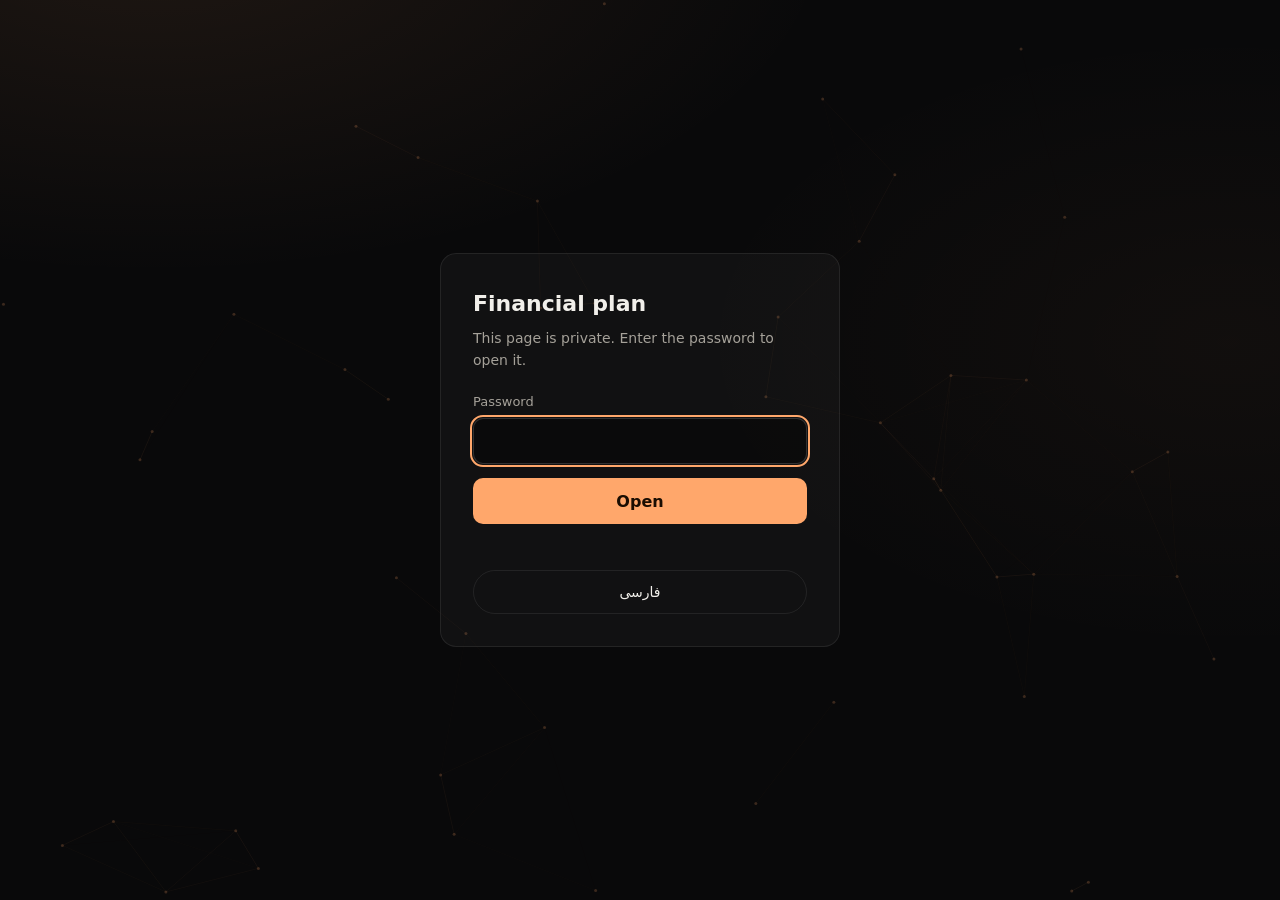
==== commit 6c99f672: "Financial plan page: playable one-screen overview, lighter look - Overview: every key chart on one s" ====
--- a/financial-plan/index.html
+++ b/financial-plan/index.html
@@ -8,137 +8,154 @@
 <link rel="preconnect" href="https://fonts.googleapis.com">
 <link href="https://fonts.googleapis.com/css2?family=Vazirmatn:wght@400;600;700&display=swap" rel="stylesheet">
 <style>
-:root{--bg:#0b0b0c;--card:#1a1a19;--inner:#131312;--line:#2c2b29;--ink:#f2f0eb;--muted:#a9a59c;--accent:#ff7a1a;--s1:#e8650a;--s2:#3987d1}
+:root{--bg:#09090a;--ink:#f1efea;--muted:#a5a199;--faint:#85817a;--accent:#ffa76b;--a:255,167,107;--glass:rgba(255,255,255,.035);--line:rgba(255,255,255,.08);--track:rgba(255,255,255,.07);--s1:#d17a41;--s2:#5b96d6}
 *{box-sizing:border-box}
 [hidden]{display:none!important}
 html{scroll-behavior:smooth}
-body{margin:0;background:var(--bg);color:var(--ink);font:16px/1.6 system-ui,-apple-system,"Segoe UI",Roboto,sans-serif}
+body{margin:0;color:var(--ink);font:16px/1.6 system-ui,-apple-system,"Segoe UI",Roboto,sans-serif;background:radial-gradient(1100px 560px at 12% -8%,rgba(var(--a),.09),transparent 62%),radial-gradient(900px 520px at 96% 38%,rgba(var(--a),.035),transparent 60%),var(--bg);background-attachment:fixed}
 html[lang=fa] body{font-family:Vazirmatn,Tahoma,system-ui,sans-serif;line-height:1.8}
+#net{position:fixed;inset:0;width:100%;height:100%;z-index:0;pointer-events:none}
+#gate,#app{position:relative;z-index:1}
 .wrap{width:100%;max-width:1800px;margin:0 auto;padding:0 clamp(14px,2vw,32px)}
-#gate{min-height:100vh;display:flex;align-items:center;justify-content:center;padding:24px;background:radial-gradient(900px 500px at 50% 0,#2a1505 0,var(--bg) 70%)}
-#gate form{width:100%;max-width:400px;background:var(--card);border:1px solid var(--line);border-radius:16px;padding:32px}
-#gate h1{margin:0 0 6px;font-size:22px}
+.tile,.metric,.panel,.atile,.person,.ctrl,.chart,.scroll,#gate form{background:var(--glass);border:1px solid var(--line);border-radius:16px}
+#gate{min-height:100vh;display:flex;align-items:center;justify-content:center;padding:24px}
+#gate form{width:100%;max-width:400px;padding:32px}
+#gate h1{margin:0 0 6px;font-size:22px;font-weight:650}
 #gate p{margin:0 0 20px;color:var(--muted);font-size:14px}
 label{display:block;font-size:13px;color:var(--muted);margin-bottom:6px}
-input[type=password]{width:100%;height:46px;border-radius:10px;border:1px solid #45423d;background:#0f0f10;color:var(--ink);padding:0 14px;font:inherit;direction:ltr}
+input[type=password]{width:100%;height:46px;border-radius:10px;border:1px solid rgba(255,255,255,.16);background:rgba(0,0,0,.35);color:var(--ink);padding:0 14px;font:inherit;direction:ltr}
 input[type=password]:focus{outline:2px solid var(--accent);outline-offset:1px}
 button{font:inherit;cursor:pointer}
-.primary{width:100%;height:46px;margin-top:14px;border:0;border-radius:10px;background:var(--accent);color:#120800;font-weight:700}
-#err{color:#ffb38a;font-size:14px;min-height:22px;margin-top:10px}
-.lang{min-height:44px;padding:0 14px;border-radius:999px;border:1px solid #45423d;background:transparent;color:var(--ink);font-size:14px}
+.primary{width:100%;height:46px;margin-top:14px;border:0;border-radius:10px;background:var(--accent);color:#1a0d02;font-weight:700}
+#err{color:#f0a6a6;font-size:14px;min-height:22px;margin-top:10px}
+.lang{min-height:44px;padding:0 14px;border-radius:999px;border:1px solid var(--line);background:transparent;color:var(--ink);font-size:14px}
 #gate .lang{margin-top:14px;width:100%}
 #app{display:none}
-nav{position:sticky;top:0;z-index:5;background:rgba(11,11,12,.92);backdrop-filter:blur(8px);border-bottom:1px solid var(--line)}
+nav{position:sticky;top:0;z-index:5;background:rgba(9,9,10,.72);-webkit-backdrop-filter:blur(14px);backdrop-filter:blur(14px);border-bottom:1px solid var(--line)}
 nav .wrap{display:flex;gap:4px 22px;flex-wrap:wrap;align-items:center;padding-top:8px;padding-bottom:8px}
-nav b{color:var(--accent);margin-inline-end:auto;letter-spacing:.04em}
-nav a{color:var(--ink);text-decoration:none;font-size:14px;padding:10px 0;border-bottom:2px solid transparent}
-nav a:hover{color:var(--accent)}
-nav a.on{border-bottom-color:var(--accent);color:var(--accent)}
-header.hero{position:relative;overflow:hidden;padding:64px 0 44px;background:radial-gradient(1000px 420px at 20% -10%,#3a1c05 0,transparent 70%)}
-#net{position:absolute;inset:0;width:100%;height:100%}
-.hero .wrap{position:relative}
-.eyebrow{color:var(--accent);font-size:13px;letter-spacing:.1em;text-transform:uppercase;font-weight:700}
-.hero h1{font-size:clamp(32px,4.6vw,60px);line-height:1.15;margin:10px 0 14px;max-width:24ch}
-.hero p{color:#c9c5bc;max-width:75ch;margin:0;font-size:18px}
-.tiles{display:grid;grid-template-columns:repeat(auto-fit,minmax(240px,1fr));gap:16px;margin-top:36px}
-.tile{background:rgba(26,26,25,.88);border:1px solid var(--line);border-radius:14px;padding:20px 22px}
+nav b{color:var(--accent);margin-inline-end:auto;letter-spacing:.06em;font-weight:600;font-size:14px}
+nav a{color:var(--muted);text-decoration:none;font-size:14px;padding:10px 0;border-bottom:1px solid transparent}
+nav a:hover{color:var(--ink)}
+nav a.on{border-bottom-color:var(--accent);color:var(--ink)}
+header.hero{padding:60px 0 40px}
+.eyebrow{color:var(--accent);font-size:13px;letter-spacing:.1em;text-transform:uppercase;font-weight:600}
+.hero h1{font-size:clamp(30px,4vw,54px);line-height:1.15;margin:10px 0 14px;max-width:24ch;font-weight:650}
+.hero p{color:var(--muted);max-width:75ch;margin:0;font-size:18px}
+.tiles{display:grid;grid-template-columns:repeat(auto-fit,minmax(240px,1fr));gap:14px;margin-top:34px}
+.tile{padding:18px 22px}
 .tile .k{color:var(--muted);font-size:14px}
-.tile .v{font-size:36px;font-weight:700;line-height:1.25;margin-top:4px;font-variant-numeric:tabular-nums}
+.tile .v{font-size:34px;font-weight:650;line-height:1.25;margin-top:4px;font-variant-numeric:tabular-nums}
 .tile .u{color:var(--muted);font-size:14px}
-section{padding:56px 0;border-top:1px solid var(--line);scroll-margin-top:60px}
-h2{font-size:30px;margin:0 0 6px}
-.lead{color:var(--muted);margin:0 0 26px;max-width:80ch}
-.reveal{opacity:0;transform:translateY(18px);transition:opacity .6s ease,transform .6s ease}
+section{padding:48px 0;border-top:1px solid var(--line);scroll-margin-top:61px}
+#overview{padding-top:26px}
+h2{font-size:26px;margin:0 0 6px;font-weight:650}
+.lead{color:var(--muted);margin:0 0 24px;max-width:80ch}
+.sechead{display:flex;flex-wrap:wrap;align-items:baseline;gap:2px 18px;margin-bottom:14px}
+.sechead h2,.sechead .lead{margin:0}
+.reveal{opacity:0;transform:translateY(14px);transition:opacity .6s ease,transform .6s ease}
 .reveal.in{opacity:1;transform:none}
-.glance{display:grid;grid-template-columns:repeat(auto-fit,minmax(min(100%,400px),1fr));gap:16px}
-.metric{background:var(--card);border:1px solid var(--line);border-radius:14px;padding:22px}
-.metric h3{margin:0 0 2px;font-size:19px}
-.metric .q{color:var(--muted);font-size:14px;margin-bottom:16px}
-.bar{display:grid;grid-template-columns:minmax(120px,34%) 1fr auto;gap:12px;align-items:center;margin-top:12px}
-.bar .d{color:#d9d5cc;font-size:14px}
-.bar .t{height:22px;background:#262523;border-radius:6px;overflow:hidden}
-.bar .f{display:block;height:100%;background:var(--s1);border-radius:6px;width:0;transition:width 1s cubic-bezier(.2,.7,.2,1) .15s}
+/* overview */
+.ctrl{display:flex;flex-wrap:wrap;align-items:center;gap:10px 20px;padding:12px 16px;margin-bottom:14px}
+.play{min-height:44px;min-width:138px;padding:0 20px;border-radius:999px;border:1px solid rgba(var(--a),.45);background:rgba(var(--a),.13);color:var(--accent);font-weight:600;display:inline-flex;align-items:center;justify-content:center;gap:10px;transition:background-color .2s}
+.play:hover{background:rgba(var(--a),.22)}
+.tlmonth{min-width:176px}
+.tlmonth b{display:block;font-size:24px;line-height:1.25;font-weight:650}
+.tlmonth small{color:var(--muted);font-size:13px}
+.ctrl input[type=range]{flex:1 1 240px;height:44px;accent-color:var(--accent);margin:0;direction:ltr}
+.chips{display:flex;flex-wrap:wrap;gap:8px}
+.chips button,.tabs button{min-height:40px;padding:0 14px;border-radius:999px;border:1px solid var(--line);background:transparent;color:var(--muted);font-size:14px;transition:color .2s,border-color .2s,background-color .2s}
+.chips button:hover,.tabs button:hover{color:var(--ink)}
+.chips button.on,.tabs button[aria-pressed=true]{color:var(--accent);border-color:rgba(var(--a),.45);background:rgba(var(--a),.1)}
+.ovgrid{display:grid;grid-template-columns:repeat(12,minmax(0,1fr));gap:14px}
+.c2{grid-column:span 2}.c3{grid-column:span 3}.c4{grid-column:span 4}.c5{grid-column:span 5}
+.panel{padding:14px 18px 8px;display:flex;flex-direction:column;min-width:0}
+.panel h3{margin:0;font-size:14px;color:var(--muted);font-weight:600}
+.pv{display:flex;flex-wrap:wrap;align-items:baseline;gap:0 10px;margin:0 0 6px}
+.pv b{font-size:36px;font-weight:650;line-height:1.25;font-variant-numeric:tabular-nums}
+.pv span{color:var(--muted);font-size:13px}
+.pv .st{display:inline-flex;align-items:baseline;gap:6px;margin-inline-end:12px}
+.pv .st i{width:9px;height:9px;border-radius:2px;display:inline-block;align-self:center}
+.pv .st b{font-size:30px;margin-inline-start:2px;color:var(--ink)}
+.pc{margin-top:auto}
+.pc svg{display:block;width:100%;height:auto;direction:ltr;touch-action:pan-y;cursor:pointer;-webkit-user-select:none;user-select:none}
+.pc rect.b{opacity:.14}
+.pc rect.b.on{opacity:.95}
+.pc path.ghost{opacity:.2}
+.pc .ph{stroke:rgba(255,255,255,.22);stroke-dasharray:3 3}
+.pc.anim rect.b{transition:opacity .25s ease}
+.pc.anim path.live{transition:stroke-dashoffset .2s ease-out}
+.pc.anim .dot,.pc.anim .ph{transition:transform .2s ease-out}
+.playing .pc.anim rect.b{transition:opacity .5s ease}
+.playing .pc.anim path.live{transition:stroke-dashoffset .64s linear}
+.playing .pc.anim .dot,.playing .pc.anim .ph{transition:transform .64s linear}
+.marks{display:grid;grid-template-columns:repeat(var(--n),minmax(0,1fr));gap:6px;margin-top:auto;padding-bottom:10px;max-width:190px}
+.marks i{display:block;aspect-ratio:1;border-radius:22%;background:var(--track);transition:background-color .4s}
+.marks i.on{background:var(--s1)}
+.people{display:flex;gap:6px;flex-wrap:wrap}
+.people i{width:14px;height:19px;border-radius:7px 7px 3px 3px;background:var(--s1);display:inline-block;transition:background-color .4s}
+.people i.off{background:var(--track)}
+.panel .people{margin-top:auto;padding-bottom:12px;gap:8px}
+.panel .people i{width:20px;height:27px;border-radius:10px 10px 5px 5px}
+/* key numbers */
+.glance{display:grid;grid-template-columns:repeat(auto-fit,minmax(min(100%,400px),1fr));gap:14px}
+.metric{padding:20px 22px}
+.metric h3{margin:0 0 2px;font-size:17px;font-weight:600}
+.metric .q{color:var(--muted);font-size:14px;margin-bottom:12px}
+.bar{display:grid;grid-template-columns:minmax(120px,34%) 1fr auto;gap:12px;align-items:center;margin-top:10px}
+.bar .d{color:var(--muted);font-size:14px}
+.bar .t{height:6px;background:var(--track);border-radius:3px;overflow:hidden}
+.bar .f{display:block;height:100%;background:var(--s1);border-radius:3px;width:0;transition:width 1s cubic-bezier(.2,.7,.2,1) .15s}
 .in .bar .f{width:var(--w)}
-.bar .n{font-size:30px;font-weight:700;min-width:3ch;text-align:end;line-height:1;font-variant-numeric:tabular-nums}
-.people{display:flex;gap:6px;flex-wrap:wrap}
-.people i{width:18px;height:24px;border-radius:9px 9px 4px 4px;background:var(--s1);display:inline-block;transition:opacity .35s,transform .35s}
-.people i.off{opacity:.16}
+.bar .n{font-size:26px;font-weight:650;min-width:3ch;text-align:end;line-height:1.1;font-variant-numeric:tabular-nums}
 .note{color:var(--muted);font-size:14px;margin-top:14px}
-.tl{background:var(--card);border:1px solid var(--line);border-radius:16px;padding:clamp(16px,2vw,30px)}
-.tlhead{display:flex;flex-wrap:wrap;align-items:center;gap:14px 24px;margin-bottom:22px}
-.play{min-height:48px;min-width:150px;padding:0 22px;border-radius:999px;border:0;background:var(--accent);color:#120800;font-weight:700;display:inline-flex;align-items:center;justify-content:center;gap:10px}
-.tlmonth{min-width:200px}
-.tlmonth b{display:block;font-size:30px;line-height:1.25}
-.tlmonth small{color:var(--muted);font-size:14px}
-.tlhead input[type=range]{flex:1 1 260px;height:44px;accent-color:var(--accent);margin:0}
-.tlgrid{display:grid;grid-template-columns:repeat(auto-fit,minmax(min(100%,300px),1fr));gap:16px}
-.tlb{background:var(--inner);border:1px solid var(--line);border-radius:14px;padding:18px 20px}
-.tlb h3{margin:0;font-size:15px;color:var(--muted);font-weight:600}
-.tlb .big{font-size:52px;font-weight:700;line-height:1.15;font-variant-numeric:tabular-nums}
-.marks{display:grid;grid-template-columns:repeat(var(--n),minmax(0,1fr));gap:5px;margin-top:10px;max-width:520px}
-.marks i{display:block;aspect-ratio:1;border-radius:50%;background:#2a2927;transition:background-color .35s,transform .35s}
-.marks i.on{background:var(--s1);transform:scale(1)}
-.marks.sq i{border-radius:22%}
-.tlmoney{margin-top:16px;display:grid;grid-template-columns:repeat(auto-fit,minmax(min(100%,420px),1fr));gap:16px}
-.mrow{display:grid;grid-template-columns:minmax(110px,24%) 1fr minmax(70px,auto);gap:12px;align-items:center;margin:10px 0}
-.mrow .ml{color:#d9d5cc;font-size:14px}
-.mrow .mt{height:24px;background:#262523;border-radius:6px;overflow:hidden}
-.mrow .mf{display:block;height:100%;border-radius:6px;width:0;transition:width .55s ease}
-.mrow .mn{font-size:26px;font-weight:700;text-align:end;font-variant-numeric:tabular-nums}
-.msum{display:grid;grid-template-columns:1fr 1fr;gap:16px;height:100%;align-items:center}
-.msum span{display:block;color:var(--muted);font-size:14px}
-.msum b{font-size:44px;line-height:1.2;font-variant-numeric:tabular-nums}
-.neg{color:#ffb38a}
-.kgrid{display:grid;grid-template-columns:repeat(auto-fit,minmax(min(100%,300px),1fr));gap:16px}
-.atile{background:var(--card);border:1px solid var(--line);border-top:3px solid var(--accent);border-radius:14px;padding:20px 22px}
-.atile .big{font-size:44px;font-weight:700;line-height:1.2}
-.atile .lab{font-weight:600;font-size:17px;margin-top:2px}
+.neg{color:#f0a6a6}
+.kgrid{display:grid;grid-template-columns:repeat(auto-fit,minmax(min(100%,300px),1fr));gap:14px}
+.atile{padding:18px 22px}
+.atile .big{font-size:38px;font-weight:650;line-height:1.25}
+.atile .lab{font-weight:600;font-size:16px;margin-top:2px}
 .atile .sub{color:var(--muted);font-size:14px}
-.charts{display:grid;grid-template-columns:repeat(auto-fit,minmax(min(100%,560px),1fr));gap:16px}
-.chart{background:var(--card);border:1px solid var(--line);border-radius:14px;padding:20px 20px 12px;position:relative;min-width:0}
-.chart.wide{grid-column:1/-1}
-.chart h3{margin:0;font-size:19px}
+/* static chart (team page) */
+.charts{display:grid;gap:14px}
+.chart{padding:18px 20px 10px;position:relative;min-width:0}
+.chart h3{margin:0;font-size:17px;font-weight:600}
 .chart .sub{color:var(--muted);font-size:14px;margin:2px 0 8px}
-.legend{display:flex;flex-wrap:wrap;gap:4px 16px;font-size:14px;color:#d9d5cc;margin-bottom:4px}
-.legend i{display:inline-block;width:10px;height:10px;border-radius:2px;margin-inline-end:6px}
 .chart svg{display:block;width:100%;height:auto;direction:ltr}
 .chart rect.bm{transform:scaleY(0);transform-box:fill-box;transform-origin:bottom;transition:transform .7s cubic-bezier(.2,.7,.2,1)}
-.chart rect.bm.dn{transform-origin:top}
 .chart.in rect.bm{transform:scaleY(1)}
-.chart path.lp{stroke-dasharray:var(--len);stroke-dashoffset:var(--len);transition:stroke-dashoffset 1.5s ease .1s}
-.chart.in path.lp{stroke-dashoffset:0}
-.chart text.late{opacity:0;transition:opacity .5s ease .9s}
-.chart.in text.late{opacity:1}
-.tip{position:absolute;pointer-events:none;background:#0f0f10;border:1px solid #45423d;border-radius:8px;padding:8px 10px;font-size:13px;display:none;min-width:160px;z-index:3}
+.tip{position:absolute;pointer-events:none;background:rgba(14,14,16,.94);border:1px solid var(--line);border-radius:8px;padding:8px 10px;font-size:13px;display:none;min-width:160px;z-index:3}
 .tip b{display:block;margin-bottom:2px}
 .tip span{display:flex;justify-content:space-between;gap:14px}
-.scroll{overflow-x:auto;border:1px solid var(--line);border-radius:14px;background:var(--card)}
+/* tables */
+.scroll{overflow-x:auto}
 table{border-collapse:collapse;width:100%;font-size:15px;font-variant-numeric:tabular-nums}
-th,td{padding:10px 16px;text-align:end;white-space:nowrap;border-bottom:1px solid var(--line)}
+th,td{padding:10px 16px;text-align:end;white-space:nowrap;border-bottom:1px solid rgba(255,255,255,.055)}
+tr:last-child td{border-bottom:0}
 th{color:var(--muted);font-weight:600;font-size:13px}
-th:first-child,td:first-child{text-align:start;position:sticky;inset-inline-start:0;background:var(--card)}
-tr.total td{font-weight:700}
-tr.head td{color:var(--accent);font-weight:700;font-size:13px}
-.tabs{display:flex;flex-wrap:wrap;gap:8px;margin:28px 0 12px}
-.tabs button{min-height:44px;padding:0 16px;border-radius:999px;border:1px solid #45423d;background:transparent;color:var(--ink)}
-.tabs button[aria-pressed=true]{background:var(--accent);border-color:var(--accent);color:#120800;font-weight:700}
-.team{display:grid;grid-template-columns:repeat(auto-fit,minmax(min(100%,300px),1fr));gap:16px}
-.person{background:var(--card);border:1px solid var(--line);border-radius:14px;padding:22px}
-.avatar{width:56px;height:56px;border-radius:50%;background:#2a1505;display:flex;align-items:center;justify-content:center;margin-bottom:12px}
-.person h3{margin:0;font-size:19px}
+th:first-child,td:first-child{text-align:start;position:sticky;inset-inline-start:0;background:rgba(15,15,17,.9);-webkit-backdrop-filter:blur(8px);backdrop-filter:blur(8px)}
+tr.total td{font-weight:650}
+tr.head td{color:var(--accent);font-weight:600;font-size:13px}
+.tabs{display:flex;flex-wrap:wrap;gap:8px;margin:26px 0 12px}
+/* team */
+.team{display:grid;grid-template-columns:repeat(auto-fit,minmax(min(100%,300px),1fr));gap:14px}
+.person{padding:20px 22px}
+.avatar{width:48px;height:48px;border-radius:50%;background:var(--track);display:flex;align-items:center;justify-content:center;margin-bottom:12px}
+.person h3{margin:0;font-size:17px;font-weight:600}
 .person .from{color:var(--muted);font-size:14px}
-.person .sal{font-size:44px;font-weight:700;line-height:1.2;margin-top:10px;font-variant-numeric:tabular-nums}
+.person .sal{font-size:38px;font-weight:650;line-height:1.25;margin-top:8px;font-variant-numeric:tabular-nums}
 .person .per{color:var(--muted);font-size:14px}
 .person .later{display:flex;gap:28px;margin-top:12px;padding-top:12px;border-top:1px solid var(--line);font-size:14px;color:var(--muted);min-height:62px}
-.person .later b{display:block;font-size:20px;color:var(--ink);font-variant-numeric:tabular-nums}
-.teamhead{padding-top:56px;padding-bottom:8px}
-.teamhead h1{font-size:clamp(32px,4.6vw,56px);line-height:1.15;margin:0 0 10px}
-footer{padding:28px 0 48px;color:var(--muted);font-size:13px;border-top:1px solid var(--line)}
-@media (max-width:760px){nav .wrap{flex-wrap:nowrap;overflow-x:auto;gap:0 18px;scrollbar-width:none}nav .wrap::-webkit-scrollbar{display:none}nav b{display:none}nav a,nav .lang{white-space:nowrap;flex:0 0 auto}section{padding:40px 0}}
+.person .later b{display:block;font-size:19px;color:var(--ink);font-weight:600;font-variant-numeric:tabular-nums}
+.teamhead{padding-top:52px;padding-bottom:8px}
+.teamhead h1{font-size:clamp(30px,4vw,50px);line-height:1.15;margin:0 0 10px;font-weight:650}
+footer{padding:28px 0 48px;color:var(--faint);font-size:13px;border-top:1px solid var(--line)}
+@media (max-width:1180px){.c2,.c3,.c4,.c5{grid-column:span 6}.ovgrid>.panel:last-child{grid-column:span 12}}
+@media (max-width:760px){nav .wrap{flex-wrap:nowrap;overflow-x:auto;gap:0 18px;scrollbar-width:none}nav .wrap::-webkit-scrollbar{display:none}nav b{display:none}nav a,nav .lang{white-space:nowrap;flex:0 0 auto}section{padding:38px 0}.chips button,.tabs button{min-height:44px}}
+@media (max-width:680px){.ovgrid>.panel{grid-column:span 12!important}}
 @media (prefers-reduced-motion:reduce){*{transition:none!important;animation:none!important}html{scroll-behavior:auto}.reveal{opacity:1;transform:none}}
 </style>
 </head>
 <body>
+<canvas id="net" aria-hidden="true"></canvas>
 <div id="gate">
   <form id="f" autocomplete="off">
     <h1 data-t="gateTitle"></h1>
@@ -151,17 +168,16 @@
   </form>
 </div>
 <div id="app">
-  <nav><div class="wrap"><b data-t="brand"></b><a href="#glance" data-t="navGlance"></a><a href="#timeline" data-t="navTimeline"></a><a href="#charts" data-t="navCharts"></a><a href="#assumptions" data-t="navAssum"></a><a href="#statements" data-t="navStatements"></a><a href="#team" data-t="navTeam"></a><button class="lang" type="button" data-lang></button></div></nav>
+  <nav><div class="wrap"><b data-t="brand"></b><a href="#overview" data-t="navOverview"></a><a href="#glance" data-t="navGlance"></a><a href="#assumptions" data-t="navAssum"></a><a href="#statements" data-t="navStatements"></a><a href="#team" data-t="navTeam"></a><button class="lang" type="button" data-lang></button></div></nav>
   <div id="view-plan">
-    <header class="hero"><canvas id="net" aria-hidden="true"></canvas><div class="wrap">
+    <header class="hero"><div class="wrap">
       <div class="eyebrow" data-t="eyebrow"></div>
       <h1 id="title"></h1>
       <p id="intro"></p>
       <div class="tiles" id="tiles"></div>
     </div></header>
+    <section id="overview"><div class="wrap"><div class="sechead"><h2 data-t="navOverview"></h2><p class="lead" data-t="ovLead"></p></div><div id="ovbox"></div></div></section>
     <section id="glance"><div class="wrap"><h2 data-t="navGlance"></h2><p class="lead" data-t="glanceLead"></p><div class="glance" id="glancegrid"></div></div></section>
-    <section id="timeline"><div class="wrap"><h2 data-t="navTimeline"></h2><p class="lead" data-t="tlLead"></p><div id="tlbox"></div></div></section>
-    <section id="charts"><div class="wrap"><h2 data-t="navCharts"></h2><p class="lead" data-t="chartsLead"></p><div class="charts" id="chartgrid"></div></div></section>
     <section id="assumptions"><div class="wrap"><h2 data-t="assumH"></h2><p class="lead" data-t="assumLead"></p><div class="kgrid" id="kgrid"></div></div></section>
     <section id="statements"><div class="wrap"><h2 data-t="stH"></h2><p class="lead" data-t="stLead"></p>
       <div class="scroll"><table id="ytable"></table></div>
@@ -171,21 +187,23 @@
   </div>
   <div id="view-team" hidden>
     <div class="wrap teamhead"><div class="eyebrow" data-t="eyebrow"></div><h1 data-t="navTeam"></h1><p class="lead" data-t="teamLead"></p></div>
-    <div class="wrap"><div class="tiles" id="teamtiles" style="margin:0 0 24px"></div><div class="team" id="teamgrid"></div><div class="charts" id="teamchart" style="margin:24px 0 56px"></div></div>
+    <div class="wrap"><div class="tiles" id="teamtiles" style="margin:0 0 22px"></div><div class="team" id="teamgrid"></div><div class="charts" id="teamchart" style="margin:22px 0 52px"></div></div>
   </div>
   <footer><div class="wrap" data-t="footer"></div></footer>
 </div>
 <script>
-const BLOB = {"s": "20reRZFeK91LHuu+cAgiEA==", "i": "KzjIWzOFYBudOKRw", "c": "PhkIuQQuD12HvU78urcu+t78gVyCAG60/btD6872EbccdYBNDYbS2oQ/KPgGdT5tJei4WDCvcTYe7gO1z//nom1CIPZewwYl9cyOHq4r7WXkrzG5XwJ4eZfDMvEQJFkBSTl5xJiMi9h2qCln996XDwzYpuIaS86d0RtrKGnU25/XCb2lmgDPDlhOrhT1ZI+WEqLojJ/LsgzazGFS+OtQFkut4P4vipHdHwjz2qY58jOe53FJRueWvUaz/lR+y//23rNc0K46dWexiyeZAQvMwS7ZbTMP31IElveDJELjbutWY0vx78/sRLKqFfSvuIJK1caqTuE5kUoQ58PE4kNYBgg0JRx0nfeKP7GEYsJf2diVMkOzNtUVDOATc5a2a9ZYiDlLSu6YA4UeK0oyXG/J73NUVuZgGSBWPOaTfayAEaJPJWDCnyIgnKciKeOVgBjK54m4W6qq/6rKtGEOFRKkn9UvX13eyLZEOCmQtU97roqwUJ7ntluEyKR5SM6l0dRlc/[base64]/0h3yd6B6cCcMVcxHOBay0pJek1a115Wa1GQgNfxJG0Kg6djaoAgsXpfFQL2WFUMfGnwh/MqHq4eczkUiSMkGrpEdzoVy6V0ygVfHMi4mj7/oSV/tR1oeWycWkwfZ5i7jhBmYOKnawlX1eqn9hLjZDDY4TupN/c8pzHS1vZN579upOYhjgvSF0FI+Bc7wHURB0wXwzFMMlCunMMX9KMlWGrtCGO60l/BqsW5QROnCNIftCHRf1LPuV5s2HzjOUJl4lQAZN8DACWwoJDiwO7oVOvSvOgeL0WJzeIu11tzQjNcQCaodzj4jLolg8klLSgK2t2XlixMSWOvhbwPTnlTlMJqYWO9tScJlD/zcEHV8bVdbmVdPyMFQtlpCSNZQzLSMZdN/JdMxbK5xDbbBvw8MlwHlY3Q2PeVuaQVN6JYZCofTfdLJaDEjMZXXG9ZVaICHpIgE276PZIWImu17YQkXndB6xq9C+Me595sk1D2/kF2Rg21PyClECnbagmD4L7xptXKHVmBKlE89OC8aGhgmweNyfsdYf53iJRbhD5LyTCWB/suyAmHS/0kdh3zngmN88A1hEW/k+vPUH3FLAPdD4DQeZn3tKdZS8yB10fwRk3nhwDEalaGErtZ0uM06TmNaCzxgSXM/QHWxZBufB3fcmgfwKPUxwtZb6n5MdAvM6SjSg/sFECDOkkOuX/AlYvSUhsDNuBbooGtDsA7wR5z2LKTmgQ9KqJXGFyfk/bMt8jU5OVjVYwz0mqmLYDwsU3y2WawAzAs21oUEJVPO7W9WWa8EJPJLcVfI1ufxxzh4mfTLcxNqKI5+W/vQS5DUbc4i3HLAFYU7D8pqT/bOgMuzOAr5Kf5vlQ7HlnV58wBItUSQCze6uE7BRZpgijrlFTib4+LDdLL4FnIKAvGa56q2Av9FS+KpB7r8E88eUOi3DFJPzbqUKOwmBacuCoLafZs2QlKqMs+WQd6Atvkydk74GiXA/0DlBV8aRivQL2AxZlTwZIDqdXpm72sHFU4quSIZeekcbie/yjdDtPPoUL8RWujQJ7lbqs6rWz1zsheWOCGuRav0dm+jO13fCESukamHpBPaB/[base64]/ovavAR6OjCp/Hb7qptWqEa0jaZP8ElfTFQFsRRQ7EQhUuBaXST8RlhKU8cqoQlTBg/sXUTcLpDkF2lv/+5Fc8FNm+Kb+47C/QiW4aTTnv/1Qqq0qINCwIuEfXetlCHgqQ2LqgyVSox9kFqvi0JHdfytFtOHl4FEHG/W4nxY2YwmQ8yE0IPGfo46VJcQ+LTit5OPgg8R4lOey4yGYUFGnb3+aBcUaWKtGPUwp8qrI8r4E+7KmROuleRxhpYnLhqLQ6mcCuuesxNHQOAKp/UKWTA/DuXo0AmbENw/39RJseQZ1g0/27KIeZoQouhvr3RpaXifjUFQQ0w8Fg1vxIjMiR1GkJJfwIFAhCetlnJZPhcnaHfzsq2rzB48qC7HqiokOFQbXC2lt/LuRhUGFsID69PjFp1eY+rjp8DCCmt9SpBmD3bRdzZ/+GA9J3tCHoxxFr265tOAixv1Ugqy2dFjrV6a2DZae+1kO6VXFf0fBXgMZL4ENUezvfqzP3A40dBTQMSFGZWo4lQDiCRCzaP5RBjK6WSEcn0Leo5W2hqQjfgQge/Bi7MN9/[base64]/ZR1vjChiqEbNj/0K+w+Ve3/Ml0KVRv3IrYsoVUV/i9GiZv+taD+N+eJzghMgWcSkC0iMNt+fb3K639kaP6p+c2JEfXed4HKA+RvHIGlSF+TkM40P3uLQSQT006aL63r6zlh9Qesz2q0iDQINKjrk0U7O8xt51YtNcu41PlJOpLWskO/J0mJF+LtuE1sWze0ieDCTCmlV5KF4YebcQ2JYLJQpobJSSb/cKlLg3klVrJhRvrt92btvLi8kODEW3sHXnbj7NJfeFGZLFQqBddTkR0t6RLxhNRfbU33kMOo3uQ7Cnohfr//Y/LonUG81U2aaODChbZbttZZPhlF6MNJqtV9xCrw9+EObffjDa94+k0jQ+vU3VK2azS6aEgtLc04dxy7tPlXYv4S8aIraw/9XJKf44QAHyjbLdFhSzGtNOUYzRdX2q3UOCbLzmsmfuQoM1gWUyeezkj9ie3q7H7PUheGHFQF5kl09QAkMG06POsez0/5ptoElnVNGnCCnq3auZEWBEldbOsCE2Nq/QV5kG/HOzOZGe7S/TK2IX90kpxulyRT7ZLUd2uEVoE5ntorfpOcuukz40h9ty9nH3xPhfeJQN31MFvZAV6aqOUG1drHN5VPJymuqIK/v4mVfSblRXoB8C8nBHjQRGvRcH7MMU507AMQ84/T0wGARYHKWxaikJWC0QbtlkCTqcG2tLRpS3eObefMAWpoCbYQwmQ+6U/GUg99IZFPHNg/2vmJNjy7uWJwdHhaFQTElnCOmIm9vcSUiu87dffLc+RgUjBs3Z1SK2Dmd2gzKYZ1xlL7b56tA/R0ta9cWbC4TFvOhrZE42M/icvkmH4COX6VW0XMaZ+0Ob5GmBejnUtVVzl5kIaWfZIwCRgBlmxpcQyZAWMtWZwp5jB42/K2HJDwpKIsSLyY5b8YS1BrjDUehVbrpzfEYR9/gm+aA/iaA67m2bXk62IXLtHjtvZ6z8e+unL/oE3ExOv6Z6/UWPvWRg1JD1je879vabH/EtwQA1tlXfAaPoN2cfeZynkhwOC2GAY4a3WMeH2tyxVQ0DoYz5NxKQCeTwvD2urHwchkFo6axL087uHMqwf9K/Zp8HG1f/vDLjVv2MsznfS+dH0JzCh91Xuw88bGuJ8YLZ3vtP50Iuxi8mrDHTxEwKsLnMR0WgkNqPYGUCXtJGD65Wp1XivjVUzlheIzWSA/up2rplQ4pZ/vwQ0Zn18IQqI3K6/jCgpj4xZ0H+DI1uAtEQ+ATHjqLRxu5rFPJceV3Ll5y0kckoo1kYA12Z2R3rGSJdlBfnGuys3Mc4AeVFBONxfasf9zPRqrWYmCxSoPmJPYKWIbQSczoaxG0BaEuehF6EcX19bKMnran388hFhg25wPq5ThrTKX7DEiyS4iqFr/YZtLzcyTCDzms8/[base64]/RCDPBiYVJU3qUjB6xiGUAMeVuBqp90jcpGQfTNTiruGvfpKKkeTQiiPyd/JhD8cvlaI7KVoxwUKj5ViHL1uBsZgYCyo6CeBNSOV5syyp/V1s6t4ZEaC01A4Y/QkZVJN8eJofghppb8+S6qIa65HfaiIvS6vzrtpkMgoqFkw6eX/R+xey7vgN6Zy/4VEH0ebn0DD8O0gLcX6LphPaXoz1zJHygbyaNHFCYkcaxe0aw49+e08Li81QoGb0RWwKLCHQUG+LN6tm6kb9mb7yuVuMlSgnIq7oT8+FzAO8dR/Ob2BJJtiibqWzj03jMTra3rdURqA0HX0cRow58I9FTR672cGlnfAO6hAox+3fnMdtw+QKEcZkZhmIVhcm7/8GjN1qbge5m8JSlgK7hvDVQzsjtJUTGdJhB4i52SGZg1FfLfMJrI/WAThijfpTEnf4cVZEEsTh7OZv0PCvGT12uVg3zK4/[base64]/8cPAndDizO0jP0AwC4V6L+Im94u5H0rMvUDzO4PHjQ8EH8euBkOIvlBhGL8pQiK4zDsv9gB+LV/MFOxY2SbWdMd3RvnNQS8JGfzVSBl5CLy/gyhOlPdRi2nKmZTmkP4C07hUNuEtC7TTY5ls4aDep1zpulxPcgUaSZ0vObGJAFeATSGqjY2jApBqbmqKJGOsb97ZMc+3W/xxe0GsHl6Gkg5RjKMvCO/xEmeacZ3zUTahyGwybRToW8GxebWxHEvrdtIyXEWMRl+zxmCAmS7wgGbKu16MlhEqgLpKvXsqkGdEq9r2yMdOcG7bJDdAG09c3YRn76fbfaNWvmdZHB5Zyhedy1BlNDBAKoMcT736QdCABrunfdTiAYayGeRyPzvL6wSxNR7W9lY/MK6RF8oTvpCyP1mszkYiPcAhKadUJUU/E5zY2UAHTWqJZ1agZbXnFyGLGvRntgSkN5teF1XKbUmEPZtMoF2PG1OPjUwdSp7OqjRRcheId6ildrKnivcdg2Erwo6d4sw9HJ5xkZ4fYBWiNepx9XIaT/uAE9QPjrLjnktXLKmRKdxY2VNRiCJ+LK4hjt45icnl8cIwBR780qsOUUMrTG5qg3sFcnKJXH2x7LtZxEK2wr9ZFJ2bAUrhOIEtZ8TIYFyBpQUBg3WQ+PadHYQyqMfpz35G3NahwNlapw4rk2htRXmAk9bPR4xnkFUAAnWoIpHYbvydXnLgcKB54Nrzqxztgyg4g/G2JTG0HucRl5RxZ1uqkuLOqQG8dWUM5faHudNkKOCLUckHX+Hv7aQ8M5NcdUwKwLBxUAQYpJdLi1qpOGbwjIrHdmyv68ZMOIsYvuOvzSUVgvDdM/uUL9nAMNB50GetCqSwt/BPtaZwKFXLaXnhm9RicOn2wvgIP3NJcjjJy0Bliob3GMI/IDSqSJ3sdfMOnX6uPvsG0OKh8yXUxoem4wYi7U3mvgw7yzU3c2SL2EACgCC0cVvm5Z58kzfj4Lf3QWkHH93rSLa0yXtzNh0RZ/9Ua8r1K8ZiM2E0xUxj0C2arNFIlJnXVhJqBQC0dU2yJir+Tiy5ffms5ka00S/T3w1ZzwUc+J+xeFSOV/1RiGWSQPq6lG23DyLVrDvXPEVBeHtVunTRYzCyOzTZr/F6YYyQ3Kqj+GyWwNtc6nkVJWQTBlhW/6Zd53ZQlvNP+PM2XimqgkgN3xrMWA/MOxhEoqAvGfaMgmlhLWUHXOcHq4MpAkttUBX9flgRAgUUJP8C9V/[base64]/QQfwWuBq8pLCniDRUajKtfFLTE6RFeMdBaksTewdEo3oLvYRHa1k0UJ6jjhjOLViwVrLqX7uRi/grJd66Knk+FjDpPGD9IadYgo89YbE4OCc49P7JfeQ9nLWZDz+wXiKP/[base64]/+jgbuVJDzgZKy/UFcUIEHslPVqEkuXQeidknekkqhcrfue+Va/FwpvwSZGHr5N6TTfrrI6O35aTGeyLrtKRTtykVAVwzBD2FxSi0j/xYiD3F0vfi+plxsXcgbgd+WM07l6FErpdhZRZU5gOuRa1b5WnK4cw8K83lO4fEWObYAVYq3yIgx2abunVSxy/jg6+sauf9QNhYlneIkZ4ug2ibHXPy8AAsR3mSHdFEtNdWa73e70W3Ek3zfxVBil1XOXuGmFfVwlzOM0UP5C8hdLcKhN8Dr4LNOuY6guFXLob4rvzBmcTr5wSmlr829vpDKSY5q8qeJsf56gH5YdvH8XWZUPxWafrgJmaztRkQURisOF44Bu4mjLTgMsFh7Pmst9gm0/vaMAy7z5EPQfGVJRpomXtBGnuQg//YjFlEiSrdDtM7K543j0m7GANZdUsl9VBZJk0F/vI+T9bUC+1qrr+92I5oM4AOZUkO1PXPYszSU6xMVjnZEugOfJJwutB0EqqaWV5fYocxJgMbRKVlHkuG0yAb6VVbGMtFm5cqt8J5eJ03CEzy3voyK1AjryHaos4N9CofpT60Kl0hrOSzZVYPN3121lQMWAfXynBaO7+DXcraZjoq5YnjgjMvT+7wJ/HV/kpSLDJKjTt4rq5NC7m7++3WG28SZ1hWzgEYWius98ajWZ4hhrBeqjjKtQ2jWimneEhbZspeuA+eWPei26aG5AaV5DRdMp7Bs92Bi0Nhp0dBzwBvLIu3jtJbS348lfDGyWNqV9ycIjfkma3V6R9DnaGmN5Ly+ldd2y840tiMg/9tdCUQ1WaFTlXP1bONhcFuNuonEmgmh9wld6aXUpHlTzjFGDWZg//TgIPcUt1PMur3HJACHDTPHHLhKQnrFTyvyYFUzH0gc79ex5Bsjs//1qeyKewKFdeNtJvBxBYD1DrW3qETVT0FW4Xh5dzRZSpP4rlMtZir34XSSsefMsWxUnMX1qjZWCPu4Ii2asbJ2PweEDw92RbyubGUBF5BFW+gPl3yFPYqEJOhQGGLEDFtm3IMeMzNsLEZOrpSUTkRMLLc9GFjkQWJNZF/[base64]/QkCUfALuvWdptbyY/[base64]/5giw9/eaX793nvi1l6sAfSuqgT/X09anSsqvxagUAUGxpbORdayd57Oit2qAHQc3eyHh7TRgGg5dvIngzhYkw14jBwjXh3N0MUMKsrz9fh0kW9eoSZcN3xa4bHKp6mtZe6G5Ozes7fAx/wWM3w9GSF1RUbUvc3lrduB7CUSWLZDDsadx1VPmIvTMMa6iIwR85REf5WrD0RacmlzvLu9OrCdV2J1n08bmgXujUwYDP9DNgXypSSGv8FYj/thO9b6qUyqF6NmFTAFKSESzZF2M0Fv0XrdBJ8wcls8c/UC/d03qbnJJWPoIqnh1AKbcxKZkBn62qz6XGPKUGRbTtOS4ij6lsGP4O+DRbGK4stooyVgqDL9QOvEJEqArC0tg/snb7rD36ZDa5AoAwtUYk0tmosqViIQS4U6mfetMtWYMFmDNCldVm9ZxeuAPBTM3Z7f33kFBxMth3TtxzBfBVLn0qmsJojlEZH3R+gi56vJ3a9/0+t09GVaDsiN1Mn7FIrxa6t5EiSb846t+j4XwExIZTkgE0WHaEBnBKfAHNTLUvcnj4yGdJD1ZLRlmCbUjQalhoaHe1nC9OFOETnrjJnBaUzIRlMSyCm0w2a+5PWst5m0XZqdCAdfsV2Gw6lwDat47hfBBH5FJGGROKEHy9iKa+kphhG2Tbgk4zDkbBs+5tolE3bcEl/wuRMzwDCG7UNQPb3rYm/ZDO8luQCZyrgkxBD7jBmhvUzoRW7LvUIiSqk62+fTp1/eIhIim8eLBLO+/G1oeFEx2dBCu4sM2cAuwBI/oDGLILPGfbQX5cZaj6/3wWjtZtwrYMPETUd263x08M8PncZsdXCcL6PPQAlgCexMZBDLssKu8yxdUsGpzTylxRxBL7VtMD6ObdTx2GwCrYQenB6UnTp1zjfCBqS2Z3YCGKey7M+sK+5JmQN4Oj0j2jCR7Lsjp3oL0hUvUqChUkxikCV7EnqTh5c7ZNOCaqaEmMc/apvTOlUABnFhdbirKAciH3wf6Up9EMqSHP0CYwrfFzBLvfuIu8J0x7Be5Mu05BMft87Xpksl7afPoRkNwphaDCIY/IHEAPgqbdy3RWdVzI/NkV1B7s84VxBZkJYiHtwJBPVkFkeY0F2FW/Km33YuGigq8hheakt4CsS51DOZAynuQNTtnZbyQvp8GBK0LKZlLT1FIZF5O9oz+Rw9UQ3MXKPL96DKJ5lV1TQ4vMkrgI9SDMUSG3eDMdcfMFEHMOwQR3qSQdsjTwPhRuZwl1qzALocVt8w7ZMv8448IRIVf357WpfkSJ3iidpmHKl/FWhN38Jvmgc+hgHrMJbTskJbU2qowPBgbu+GAGStoA3gkvly6kzfFrrn7qMOa0PsqVWwyeHN5IhonGA4uh+C9NKKLJVNOS1J8fc3btE1TcgtoKB0ZOGx2yYfbF2ReHtctqP5T2N11Dal2ZWI8nJVMt26Ic3K4iw11umWUswwxaF/T6Z19BTh81j5C6m3YxRZiHszf4XZYe5Aew6x3jvmSpTVr58KfRl7VFcfukVCOM8V+qtnRunzbOYJvHtzS+OcTTeU+n9ZpvtppB4xZoAYpF99dMjAUh6kFB4ZYQjyauHOoTXLrxGWl7DipTvQLqJPWhH9mfGMOff/TeF04hHAvqzVAkQ4KrDXb8XafVxHPRG/uLtPAnImTUKdjMow8hN/2wjp6DwW2SwWVP/8SkAUI2/yNGgC1UqJCLcbG3Ve0R6M6aFuV8mWftuUk+kbfNERXeMRZUFkqh3MNXqSyjCanfHt30ZqodwVYzUhqX3eGnB4RBhN4hb0+tOb9ghYZiYKgkcmgWwcPqIxA+X25VSZSQvW/yaR9DoUEZ1WpjRyLCDQzksWw1akCexKQm4UhFApT1naD3BoBayH+uE4IDb/c0ayie4lujxjXREGkOcRrU8I6yn61jOdElsBDUoAJzrvLOjqPhdIU8067O6AOVMG79f3wUJKcrEzTqob4qxrsqH0rwk3PzU20ZycNg4eWvaQDpCGh7S8iHhkVLqmCl1Op7MSD51gsuUSQkG/UazddryTEt9nmVkheFLQctOOpL1dSCGyVFlkbTv6ulW79zucbjCbgT1OqgBgiTzTDkP0jdF67grPr0o1zVH67VegYLiCZTR+3hMC2hqx5aytoHX4C/I84m+4AGVvD6O22OecFaDV8pZi1AJdnQWoJp1+cptN6pddivCGWWHGxFlO+ZTHAGrt0TmuTgmsqXF55QIoQeMNYbuRAvjlczsnSuiCiQH4ExqG6Xi3OkCXHV6OcgqL2qpa/Mq4+Fb+XBqY2WrmJ7mIudTrrOiEbsfcEuMEHtjr0uRBc3c7tMYnJWIU/eOdOQxKRk7NxxhIFOPenHepuFhwpW/1Av1OPUMJQ9WPWVM1zX66q7Au3j28mwtf1n/vZ1mVf8R0VQgSaDrAoFtTgBnJjGXyzNSgkS3kcWJFVVWedYHVBgCWLAb16sDQbUQOW2r4pDbZEIY/CfUEpPBLSQbBtXhXx5IcBv2HLYPoxp+rA4s0ZtArQt+bGMROGqNAeAV1V9ZdAEmcMXajhSTIR7PBTG3ea+n+HcWs/WSHg1fz3kBBIbH1gWhLgwPJKy/LobrmWVK74fJnjPMkXcTGua9p9KwxZkoa85kfK0XhfxGzoUk9Ianbq+SNgmhmvn3A6UcizCGIGGKLBdrI/oeRpftZvftydln2mu+IHW97Berr0FXjD54/d2ygDGxtKgYbXFcSmQd3Ptnz8qwZF4U+VLPkAl9lr0SATUDEMe3TYdL899FQhRapjKsmS2g7sliblmrJ6tmcYhctIN9OKgc2H3Ufbr14O9nSJJ0HTgjeJ8GV1X4BhnzTkR/SsPMs3DaprZxsbFjYzZiw0OsklOpBVXuU4cqZuI7qc44lWu2M+oICE9bJHIGm1JSMr6XILWIbvwgjK+QIxs4KiKSXr4keIRtI3qnAD1wSk0ysd9GeWnC6fm6/eOV/ujqCCo78h7n/DsSApcMythyCt0CXwnExFRcP8YRlYZj4Ri6F+6OiRsflFzk8SjA1st3cK5+bggwfcntgraWfnPFPG5N2Bj9KTcO2JLKP0PdKjcbKyyJkvGyN3NDW7ccm2sjw3pcYfZugkJ/0QpS3lCg8Nq1coZ9FDmHVa5WFVHmRrKRm1vheYSBiUrCN6eb9wC0EjsKBof0d61GVdTvRg/feIycM9HAQsoLHuvflCkDDBS/RjJuhPW8NkRtRS1T484f1N0jNRu5Gr/2b3pv9vbFFcGFyYvHVNcuZAbXOarTsGArAx0mguvcigrsqnvmmSiPMeMStegGhM/6JJDwMMLJy5mcJPZd1Avp8Oc7olH/21kxAA9HVmDmbGMWuVv7bcXG9B6JIXkjnU11YT3SSyYmWwelmlmRkxbx3Q5yExFzDJ7ot2cLDnk1CMb7TA9zjPXFPmvJmuKV/KslkOzYt9ndDEw2MpPoVq268o8rpDN9gR56SLCchJWoEExmchP02JRs0aUEn3lCYIVW0Os8oCZ5AZlx5PaCxTyxqmH5LG451BcgpNdE3v4Ry3kMtPtR94g1rx1gHRfnLfwTznczULlwjJaHoTsNW0qi1b/9WYnx6/3J6rq3Q7PLn+hf5x/cq4V4pkAxQXY9uk5vYNgYbngGji+v11hGrr/SGVzE2N4Hb60vpvxWnkQMgesHi58XvFBqZSL7lInL1034Y9L86GnZ42DI2NddaB/uJsfLBQMVepTtH+ABoEyxg8Vewej1nJAaDkX5Qa+UeupaigGmUrSZIKtj2TuXWtyo/40tZA3jNElgmuxUkrS+qUUoLSIAMUKstL+Z6Pre/BMdBlzOqVwilbFBoqIgAb4AmaWfBd1BD47MdZtF+/5ZrNJyA0jOe7ZngBDQQm3Kyq21Xtnp3o+/Y+ivoA7gFE77GZpBt4kKw3jd91twY5QySYbucPQC9iBQgChmMVin3BFps9qGMIQ1QsboFJmvFF0SGjIyjArdbii8OYuEKITO3LYHGxkHDCF3chsWDA9JDJ5oCMlwcdgjhVHjMARChRwC6ZOJKeo8/ZPZubthZRxlPwUZKEmi2uxsl143Fj9kSwstJEvoBqIKFVs9hfaTeZFgC67M1ZArICvy4p6VcFt+BBGD/dMicKL6GnxYY4Ey32hj43ZWD/U08HlVpqmzh7Wah2GMhp49/xrNf7ghwUvMIQjPKXpSS9khff9MsR0hANXZt8aGk8JPJhvb3rTOf3MWjOEugu+w1Kxhr6Ufv8QInBFL9apxgC2M/TlCc1bsYSGPhYFXR9tjLonNmufDcpBxKa31bNt67Bj+7/27VAaBk3NK2+qZG7Fa+aUEdcZwRhYFuaSJu8v3PkACfYd66WV6560ESvqwRzgj5udCzmDC4fOx9FxAeN9zMBPqo69Yp9FqmFTdtg5twfYks/dD3EGmL0z73aIaeDRILPpIza8oIToQp2ua8P4fhhk2UVYNS/eyH06aYvD1ahCFaMqbGHYINhs1AKzZUDDhSn9YiDOei/wmNRAuqCrc1rn3KhdUbkWbH1IM6GZ9AKE8/OT1J0mHGsKwCB2g75t2rh+UzQLqW6PSBO9hmzqW4B1FAlLN5BulG4HovxKbwpGN2RISFJULZPbJ0VJOkeAId/HvKsLLh7VE1gSjt5y5yWfuIik+ItaYvSqcfFguCjontVNs3YuDc0X0QwtV1rnAXamwhTCZMmIxLuevTVrx5xQguiQ51U2BfRWS7KCSNsE/jV2EFs+cHXWeF9Bt2yksSzMoDalcj0iyprmvIRBtWCeqkC+ppt8mQlIn3d2CnvhoYPd8TEyferXW1exx2F9vf78fh5nnYtbLrtNsQ3plIwTDAeuGhfpTV2U1E8Ofpdb49knn+cNxIgyaY3a5sD30i8nW1mDbyKngzlpo/RXn9c6gwX51j05ptNJ5KZl1WRymmYKc1/u/4rw/rzFIL5w6lRw8qIUGFY91FWEYA430agvCqCyzpYPl4ZFWtiQMK8/GOamaVoWim1glRfh7iMkRG10VQh4rm1qCD0RVEbkESYAEG7sbDkCzKjPAkrqYSZJxIlmFqxoB/j0MkhdeppCou3M/7h9hMtcw7yVqH8aJ6UOqZKzHy2Ves1K2woWO3lLnL/Cazet9loclreCHR4+LdX34K4x0MhlFmHvuJgvdt0IpLoaNf/8vk+OnrjaHb0LTifxYWXC+xpOlhGQsJajQmiP/VhLhv/pykBjeohWCaNXsc/azQpKXIXSLUf+JNUG3N6W1IfEcND/nI5SaB01NFWLhCwvBat+09mgl5kqnOM/EQTx7ydsrSkpVh3S5V0Ok4lkT3Lx9NES74L40Hz3DwMN1zI4EgeOPJrDyS5tuf3T6dtX6cQfaOF8v4/j7hUH9n5Dfm+EWrMT/cjE+BIDD5ic3Vm7cIJtZqhUZWQPDp/RZpj/[base64]/YYqqXIwYLubvd5NxLt+YzztEs5qDey+WXyWIZ2isEGlFdPwQQUaL7jHDwDt3vVTdSalY7t6ZQo2T13AypM0XkpNddciD26rZXtK9YwAehNc2y3FfC6/crEYXuV3HtEyd116FOzUemTW+zT625oaypmAlgHqz612CbGO+ucBdT8fIaeeFCPKmNcw6I4T43kQ5Den77iDUMG9tsL/xU9w0D26GZEgLNTwbjdV9jPxRcc5HYFKcOaf2HWugRxonXfTlBBiTGoX1FlF9SzY5b1OONvEP/RfKv5whQA4q3wCbV+75WyvHe0MS0pZvMilvcEbi6Tu3eSx4qFBKOERb5H7K5jBNR+GoRJ2V02udaPEM2M0q21DinLbk+z7KygdYH23JzdgdPoryrXWrTi5/eKdC/JQnWmh0zI4b4yLYtpY6tjAsCYx+Ipcb4oOdyFnyuRKJFkVhLLwRKtQFZAga+SuR0X0f4NdQZF7vwQyLgVARWEEsyRgYFwj1qLgU0DoKNR0cJYjzyVLoIiL3nXwW12Aymvs04thRjKJUjY304gtXXWbZYDdJMIIe/gfztd5sOTK2MgSIwoNzHSDUFwS6PfH5IcPajMwjUy+SgrNv8kXP2YydRyIx6cZWO9d4m5x8jRe/cueqB7pPAJNmF9vfuJPzoK3oaNXAi93t1bD2+H/oYmuyt21zhBPGdC4eoBhQE5/73NgqSuZdc04g/QFF15lH/oRXFSPntHaAA/1Z+aARAxhtk3uZy3zD30fQVTRUO9A2D3+4giLW+ioWkoEkVsC5uBhfnrKm4x3pjqb8QgqXHpK1KnHRTdSOdhg0psgZkoqo8QzZn+xjqhoeqePe+9OtX/7JxpkgsylCRZH3e7DQ73wDrEdIT7+2HaWC5EyQLK/OtEsOXmpQL7GoyiyEJpUDymzRdQTOlAYyylcneIEMYTivsVufDWPOS59e+aGb5T3aK+tmxJ2C2/Q4/uKOu5/2fH2Mcfan7g8eLHDWWnL5aUUoyjTjFynBD8kRAVVOUvAYrhU9t44LbVFE/08HLU6fHZ2ryuvJMv3ES3mXZNh4lxkvxxCaMh+y4pL4xJpjtro9FyfyOufYKeTsCzehWkRqaqhCtcr0sIGLY3EJYOXFlPc2Tjm7CHC4CniW3IqiELlb8N2NP1B7zdyrVE7a1SLQDHAyyVf4CBgXZgcG9CS/274yWXLeEFS1otEyXyaDI1XOIYv7GmGLLLA5rxuVGnZ23FQaIymViySoTY5qhD4Wwqh/9dzKWxc2pNxMfRX0KmoeR0kExvogXHdFlmaM4tHhRdHhH88bC+Ee4jo0Iy3oTfVR5kGMk+WYPFSEVGGEyPGWnftjVNGN4alzSXqCjtcQSGMw7pcfV2UWzLUgCMcbQIdmFek+aqqwjLZXzExiy1vdyY8IJnkZgKLlXzTTAaGL5yRlSRh7S2aoAS+1/wYBQpyXO3lj2I81zoyhYq4/MPMGKZ6R4DziwyYnrxcXgq/ZhI8m3hSD0yzrxSKE/pMfRrJW97JYXQyq7onIZCHkE/FCzDg2SqVNMs3O9ioNig1lGDi1tiS97rbcDAU8ltvA/v9AwVXbiL+OMaW55dDZ7BrkEX3s41l1pZTmLikxMWA3zIOUZN5elTn3o1jkqcKAYI1q5TBa7IiNGi7HsKvm6u+sr526/Nh4K+kPFTmp4P++hx41AhKBWxnFxPtu5evqS//MZixW1Ejt+P6/pdx0T7fqg3IA6RCMad5QrfwQrcnLAZrInQQX1eeak5iJJLQ6lTI6ztPGFhijuuDfNdk2SQui3oa77VOiuIPY9J4Zj7dmJ9lroL82z1fPMOn5qWNbHz3orQQePoBvUCtuPNW92yziytIjE/ERYNd3NmvP5TjtPhkyssNWqLvmsdQNT9o56a7KaRPsuz5FieulaGHXclVkmimb2nG/ouQc1GxZgezc08PQm8qEE/Z6YZifJY1zOOJdovmuLpjGVsxX/l64tK3jaUV4SxZhLXtZrTc4bCwNAAlwd8y2pn8TigKX3UD5pgLHe38TwR1m2T4qUaWvQxL5sCIl8vIA9zxbVobsQbw46h4BHaj8HlRbrMwROgpd0qvxX0+cADKbBYi+G9zZh6M3Cotl41YY7oa3zKULZwNVUUHluMY79NTDUxMM3kUfwC2Vzu3uzFPycj/71yRRjJ7UuGtuOM3orgrUP6xj4Aahd8Ha6MWbEuQB9rJsic64CeJiKkzQhcVMlM1rTZdpkxIPaHV2LzKB7a4wqJ/zFvt8kL3Hq73Mnohuqn7htjRNtz8fnk9OZvM24FIAEO+pBaXOkxYxcLV6et/magouAnpARrdsuUSm9AEWQF/tCpAKYKIxtnHiPa31RkqLYdHKyot33C3B2aNDvo+/sVnJ2jz2XeeS++w9d7Me+62Vsm7W3lTm1U3v0R+lsOXnQngV0RB0xZfrJV6bLNLaThp3YHrShzIfczkckaO8pLA56v+jzC6jvkM6LJKQ0uuKdMDdCSpL5rh4A5ronJtSQUSwY7Oz/glvgQgZi9oCFJuWORcJUPcng3EO+CFc1hWrUrG2B6Ut+gKG3o9ZvSEuESj6aH24Po2Aw5EJL5oyj/hrRocgQvrqszq6MzjsSsVNXHDqg3ar15mkjealj8jD3iIbkBtdJbDI8yOvZabu/QMSQ1eaii3gbebfDduWdo4OK9kLOeeAqxwvqnPk+/CwFIq1hnQ09lCliMnT/fL/6akKhJ0lBemBNSr30J5VHXqJlF6OBG/AwCdFnQReJVDJZZ++ByfNuDnYXvpFP9unVqXPDxtlisVx697TohX6te2j+Fm6qkXJKx8YASfohBO7nhoEuTO7WAz+hqknEkXJxWIWlNVwWL5bncEKOReFHAFcu3xB/[base64]/biyBUENVFsMi0um9lr9QZnwAofZoczrsBuoV0mGrpaBqWXHCssVAtpK2WJmu/8INWnS95szOrK0l+GwTvbgZeqTy30pQ98YoGEQ3Ocxmu3uK1Rmt6KQMLNRbko0B5nfegWLQnptl2KCSZ2vbvjc4ZFWplX9x3LOH4+Q0RzIakN/IgO6s6yJVnt0xW5m11SQpfcRmWv6JX/uGm9Tak0nLR7tAl01N4MovEU9R1i255YwEFq3xoVAhiEluqTTOpdKmlabzeN0iikJ64d5GQ5J+KEgIIhZzuOw+wcPbAkFsk0NmYTc5z5HPAakXS2Auxc/HtdH7ZuwOtasrEeYn0Lt/7U5QlW+B5mD7Eamvnhtl5sn3DYF489Tp39j5GZ4cGbh28wUOUq4c3yHAyjeO0elsepC44nhD7h+hWWJGhFTqySKDgQ95unUHGPq2y8hObr/TJviNrVXhYJYLySy72IeYZn1HpK/+iQenBY+1EQAHUiXkh8Ogpt2eekz2abZZpQ01NYsA0uxPqIVwGYPVaTtPH1tJGsHa6t5g/iicKtJ5Sp2IVX0JUsARdvLji5Y+MhoNBdWDdyXLyS8nXTY9VpIOzxsLZ2CbjkFVyn27FI7osil88tFZ5l51STbjZT7QeBCo6YwFr7vcOHOnwUG+w8cOQ/EfBrJepjMTRqNfyoT5r/sSXDpbL0xyf32PpVUJTXTdnnRRr+vpa4sfHzuspyMwmNR8F8Bnf9EAibe7q0+QKgIUmCyayG2+Rb0ZA8WyjPK7c70gQY6wlQrEa5jRgqW3PI1J/Rf7YnFUOzvysiJiyy5HFmHZExYwVwwchXayRe+LpK0aebVeSh3tt4afb96UXm9ZrqL+FKOF623Fh7owzdPuKurOSiXICqhjx/wftyfYYiBJs9AgPTTcU+xM0+DkbEoTTedg4f3EmwjY2gHjLB5U/tvhy0Y3uAuGKnA9eNY/TFtVVWglz2ojOvhHm6xFIBbiBfWBTCzz1EqraFeq6P4CkIJJRsjK82UlsNLGG29n3yhBN51Td1b4kZOlVZuEF4DXhMgF2QWZpsw8zitNoDbxFTVFiS2U1gbmuT/gshxN/[base64]/6o2TqGgySMTRYvBnQZjOUYfp+XmpHIMNs39q48FCs7FpVQRBiJ+G17giBvdIh8bkGYcfmBesNHFIjQ9UDERR32/OTWxmya1wi0h0QBiERpTr1Q7Lvo5tA3yUh3qY3iuf+uZCcJTeHY99ZwwOnFllkHZvhnS+KhCedoOn/fNpqLv5q8gpd2AW0UDSXCR+DCCGKHlJe0F1HAfxGZh4tiyFMk6zByTRTOD0ScioRWJ0VSxn3VX4ot5hfCoHc6wTFDDAFBE+R2pP0jg1MdK7L+X1jNddR9kdh76M/i7ERtOBGhEze8OicfuMDPqGYUaJGbZVb2X0TbYpdeP0hf7/3it/6gFLnbYgiDbX4yaWArQWtKQO7DAAUa/4PJewBlzEnGX4K/3BF31X+IUCE1MHhCWg9ZI7lsQSvPT3ngcjQ3M4X/eL9tW7joPzzUS+7bT+5aX6+1SGJdDvk+mmH1tajRj5jlnGAt8ZIXptPpDtpOdgw8wjWWvK/K51ulNcAshxqKEPmpLNshi9HxzetbeyUbKKWPI8H5+8umqB7ee0ra4aL7hj3/3p1B+7EfvCWX2pElaV1jeKkaIhH4u3IJneTtEO8pscT/X6CbQw7XiXNdGGB4qmEE6y2LK4D/Qo0TLhQLFBZC28Rx5sjPStXennWLfZ4jbomSNCbFv5hd80Fuvtjzm1kGwQDA9J86nxK5h614Ax4hetvLtukNwmi8byJanqCZcsB7KtDfo1PMM4v85cunoow0KUT98udapD4R4Dvx/WmGPp4H3lkv+52KbnXesdbQHN1RJ5OWWhZ3FdER1a6udQECmQR+EBN2rLeJnt69UZJ2YWvMwtVCXDB9+AreY9Bf47AgWTQ/wQrC/m3e0OUBlFH+/E7NFcImDlOMZLgYe5zI/vSQhxB0pCQyRRe4LOR6/Fxlk6e79oPS84ln0NAMSUFc/NBXzbF7/1H6iRgaYZVRL1BurVNhtVD/IHPY0713esHDflST1PGdoXVoqKAmSZoVdfPvXRe4vfwyVepA1zTFhWmgtaIhMuaWrjZ8/ii8hfP6ztVwT0XOJKhqvgX9Gox9/5JhU0c6DdV9j1o48jAu68LNwge9TmYSsB4rmOlCyWMDK9qksKXk0T/KJZ8C1PeuTaGYNnMLY83X3Ddr5LQJs3Wuei2RTwovM7EvDDSKMQECIpmnK08ZcivkhRGUFLKUpOmpsXS5p4ZFvkDAfYce6VuJz/eIVaF8vGCL1xZuQEAN0JVaS9HklTipukAkRwfs1Fo3lt3GVAPZyICOIy+7kBIcYh30cHukOSppNQkDuOWP7078N6f7YNyP+dkSKDzPmIOoPiVDZ/BLu+6CdObSP09R1fgJiutuf/q3OhtPq4QdrgrReGomp1Pm67dPpMPAWul49QYPhwqaXBI1lxEfvhU2beRMAvTvvKT1zhKAtpW524SjqsNm4sQDy4HIGbJANCdQg2dwMpeFUJDX0WUU6VniYX1JIn0ETFRrCabbGdazFcYu3VE8ZglTrQ9cP7mUb/sLQvyyHv0inEMwobIdz03jt9Q/T6O1uY6pndFl+zD0QEekiC7UasltwJLXL2HxMiGOU76x1hFgGNPeh6hCwb7FnGtrzk4A6fC9Aqe/XVXoF8YCsK0U04rSFEC62uT4GOob5kgaTibbzD63sV3EOpXZsisV5QvQeyCSSfoizLreT7VEuiaDP5/TljY224Xgld3Sxap1wWaqQZlDJweS7oZAzWiDfUC+mDdJ3gz2Lc0/xZac9/weA9cXQyvZq5Wn2rtOMZOfxHjU5redu5gHveyAV2YVz1A0TJy5JnE8sahfJ8CIn45HBNykam/B2AE5FVFyBi2qcepl/W+8TDUC2YuoOdpwMeuznzwUtuhU9zuJFp25TAoOO+BT0etuPoECxIViTlnUqs9TDyjpMkLNfg3lxL5JTBmSTHnN0gUu+qSU/kmn7/2xYErm7Fy0Fzu302lB4Fd7CKbUePCKMlKpdpPZEDNLv6MjCj57DHvMCMgtQkhcaOtxQ72xitV1aS7YM5MrfSeBALDzKD/5ouxJqbNG0w422GOBUruoHxoTjN3bKLmTc5snX5Vx3zr2FXrk5meHeO5Lj0JbgtH8cF8DqSjlENmqXDUUC10qx0czSDbqpQVWX7+UrxWOAxGseZQiD1ewsxkcPShv4CsV33Ol5/4bdiNoyk1W0hTMmxdp/JpWgsvWhp/v29u2HjKTuXXSjMpwFHs+FRg0ZyIdUMlBp+njd7dRLWovefvFCJZ2T8tjxpZ7SCxzptTitOEzCOKeuY2kbZjD1KXwRHLKZT6Q9ljRryr4VQYNZXZOCD5ffbJt3WLWFM/5xac0nNxgWb4yFsgdANHjCqZk487OcpN2UcJBeJ4798MOcwlOEt+dxCprqlOoJsxMtQWE6PHmw8w1dlFGMkvuNlIVwSmFE+sRVcjpRNVFOoFQ4ZRqFdKmPhvIXI0BDN9KKohpCa01i/[base64]/ppF1dXE0yCjlnbbWdlf3UL+rT1Tirg+vY+lF9XdM7p1yz0nkYb78GWcfaPVdBcJp2agPPcgduVgCus6uBptv/5al4+qFqvthpp0JZrWqfz5R4wQ0Pv0Zl50UB23pV6OFSJTmnZ7zghgV/KqElSV+mZTNZ6blC55a87nho6rezAtrOg8E76DwXfEnKtx4o5Yi0FJzVpavOmC6g3Nakw9V/8QJrwgk3k+FRQQ15cigLZGK52L7WTrruoVyebrvKB1NtbeF+eCH0LE3QcNKWnG9Mem6N8MvRn+SEyxf6uD7lQOf1+bqcp4anbreUJv7ldU2O83COlDxRn0E51craPoWnwprKBol4oTeh2JRPwcpKGrh+PwjqVYPLA1P/O9ce2Wyf4aJYL+dtuC/jLBfPtHpuh7eRM/GRoQESsUxFbaK8qBNo0HXGHd0zNI2rFfzuYSe6q/FMjIJXDOfrBkVhwXHyBJB5Jysinl8b9uEQ4L2KSgdGozFe4zputD+QdzmrqrjaN0Sd50Cz9gDoX/qToOktqPbfq0kTne7sNI1ItlD2zoYZIKTXWqWv/6Ab/TkO1cvpcATCnQTX3PY96Jru6yGXQUVwVDKkf7sYSsT0Y//VAMtqgxQmq768MoDczG3rGd/1titsCxy9EjUPkm4tuVaA7mVLHTNHkMeVgknLAc4aIQwHL7PtA9NA2cNMO8P99YXYMQrFNFFixUt2La5PM1rTCM8YUVvVry4LVvZHbsRS8W7UqhpfZWsEpkKFAuzDPUV1i+iFCpDvPbfyiZK23iHvY7zaDwJVENX4Eq3AkD8ef0mjhxntad4qqQmKewBAHPOBB5/g0RCHQtaQ1LhXM4ChdwETgz8WJzu7QIhJT0Ycjloq1XvIh5o2ob4CnWc8U+4qNDnEu5cJdGGr9VEUACNAcFF09abFwn+rR9D/wyDBlMugHpbAWVMv2CJwSXCf9naT7fE2HaND3L18NpDGqSgLXUErFng3lSI+78pJ8SznBVoXp/zRubbnjqAWtCV9RrzdNAB992zOFQHdFiXSwcj4mt9su4+yWiG+w/Zwyp0tFXRZvda3EQaWU9RguLQv9iyd9GnVZ48A3QVpLOJ4pbc5CM7R0SpFmAspv50tO4LTqTCnCy6uDHx92RknNeJ3hvePrERpZKn/Mx3QLpEBBM9VA8fq30f2oznAxLfKI8PpjnjNMY4HkX+1AFvKQBP6n4PcHU4PkUyO71uo8dJ1xfeE4mre0p7ovCC6oN/lKeAqWCFIBd0OBDXcLZXhnjGt1j0So1uFXNTegkGHvKENdpt9wKRIT5RInAbtK6ovwFLjpZZ0Gq09NuY91Vy1MIpVV/N8SQu36qQGbRCiVr7x8BpsKqhB7G55T9aUECIRseDMHbvlQYU+bjzZpckjIQyDVdCUQEBhYmpD9sAcvGZowiPE+i4sr4d/pGwQl++W6RPezu0IFZ0JG6asKFPsIpq4FE/OYnU/gTEeJUDLSnMpyGcq0NBU7qQEznPVUyGniIkI7q4gOmB3AYwZ+vSjGPyUTOgJBMVSXpjn9b3pLCvwOVGVXbxY0TRVqWZWERl8kkbH4cG55WTBrBKnkBQs1OiXKvd0CaR87EJzuhegYn4S+aiUjAVGVKKN+mZu6TzJVTo0Sce4ZsZJkd2kfQP4C/Oc3pK9sBYh3n+OC/MME3MVz+MjuEARzZYknw/pe3wCT1Ya351+SapTZ4BLk9q3TRLM+9uqssb2no+3a0JQdmxQhKokhLjB5cmk/fqINtki7e9SvodvfBBvgmfNAslu4p/2uAk1XaJWd809DvqkM6vSNpiqvR6pjPnXA0GdmqXQqfnE0uopxxEvW1VSIodBts640FYRVZyMTx2Oqk9UNDxjDOMgTZVc53qkexkYpY1ObQ4eMRjt2nXO/1btYJRHeDbxB1suGvBy2OxapOiMEA2d5B0lmamS+nHlZI3HjH6f7xV5Us13T8vZpyGQl24YTmcrMxLgScOnQPKjot7W7ZgCu9ng7cWfwzrKeWtPvQotkor5TBFcVH4qNW3RcMhD5mFz4EkID/svqaYF0qgyHSGOVxqG1SYgSf9IERXl43fezFaMkaGieQeFTFhWa0AO/JnXFrWULZVgIozvwSX2WthFuiFK72Y8RVRR0xgf7UKnbkl7yVRhWL1RfUEbccdCCeI2IY8Q7CJW++fvHg0dguEcp99zluqNP2DFZDgSTeg4B6DSgai7O+XeKxeevvWgal0YxVNM+WPjHqRTLGz2nTMUvvavINmpzjAU+PBsQOaGMhQMNaV3QqbxQYw23hbgH2BkQ/JT/C2UQouh+73TGnRJ8ZOexuk1+OKW+kED/BiilbxryzO0ooGbop8LG9wsOANoW+MHOTL62UP6oEjpH5OmVIWXyQ515lKKHcQvjXiKGd90juBpP0QaabXJ0Ep8ZNSc8H8Ky9F/wNX48KiCGV2WLabrmhMdXPO0mlDTr9d5Tfb9ytogsnwtQ4NZCD7N1v2O9vJ4+KEqKsenPIlrjfpeBQu90TsJ7nGXTd7mkIn21RJ1R2TCOw4EdleFowO8ZVFbtIi7lkOxZm4ef3D6Da7BxcY+R+J0bLt9fkTlr2QCEpY5/hdvLDz5MkrxU7+XcIajDjepoBVe26A6hJlh/[base64]/VQX3vNM5uoWq1S7Xs4k6dhjXxpAUNMEKgPLynLf3AwFE5R0SNbCtPoTKKDJ8svh+i+y2k/DOS2iGSDFHQUvSlp1KphTilqGm3m5tQuhSG4gwNZ6ZXcJhbmbE6AO7VEiVoNrlY/IRhTTOPc+AX+WnEJ4w3inftsSgv7Ak8rrjQOCoGrYa24DkvXhtS1S1qYF5u6Vl3YCOYifwSmVNVIy2XUVBnMXjCRdmfwSF06OVDLE35qKS8QxMdVy2czhfPik1X1tewgwn1LLOYSrHWm0K1RfDEMoaX5P7Cc9hh3keuwVAd4z/jCDxT+HXPgcn2qpOGu3Ua8W0ANWmlVNbWduLdhfQFjX7SrWxp5wCVlKS9BvK2GeQ6ti7ROWtHEViQZ852DxeWAz/gjwS5mT3iPwvNwu1ys64icFEs6byHsexFuCoxxg/Em93XElC/gdmHFEmFnmtYWTQdQmXT8fQKjarymi2n4N+hxHsfFE/UMOa4N8qyKYa33eqR97OE1xjr7y40be2YUot0co0i2rdI9IMoI9B9t+YwGD2bkXaRZAqofRa7gNVsOIeEW3xUcpyUoDqOWyuGUsjxadXSAQ50iyIiy1VyzyTjd+m3m1DEldaxY9OQuwUYs5hrZ6o/3dfejvkqDXrcQUoAxNvIXXs1jk+O+au6ThNKAd7htXSyWAmiQ5qVNoseaLrJJtDe/wmex7WCC1xELAZeZ7p7osFmJ/[base64]/e4dOvmYKmNMz5TYolK2JLPjZ2yAchZPOcINKw7I7+8xWNetanisqTvaVgmWzCUiuVnmX+iDE157JiGpup00YhCvuqQzPy3M7aRn2UwvRpHY2bNN3nVrQxkDnQcq2TEuBeE1tmdI8aBVMfxkZBEgQBQKcGXybso2lsWbNt+I/I8+q1UPCq12DkfBjWtwVKZVe2S2vpFztFrCDWb0GctRX3dYoKOYA67DX7oZUEFj/[base64]/IOlmZ5rXA2Rw6adqzWZ2staaXW0mhsOi+EngjB2eCEfJ832vhOyGQUPlCL6xvywxcLQcR1w2t3vMvk0kMV3+c3q1gmOhN4YlppZSYZFjLRDTQ1hJ8UTW6zYCcyj7Ju9GTLvHuqurK+wT2SWzkuNXfXquefjjGPpN/h6KloMo1LSMjGdcWqKz0tz00Ru5xdiy5+Zv8oDA5Q7e700IKXn/tEl87ANm9mE8UntsnmKJMTnMJGkFlFchQUEqzG3LtLDe+H9+60BbNd0IsJnf7UQ4pj+K3WqCHmNIKeOkMoEL3ldPwSHlm9DuOMlBLIVNppackRHRJ7/dwNLKdgjp9BmC1zfYAJ5rkBZ143Zh7Vl7TV0z2iHYFCdiaD9LO8UZWl4cn9F7p9G+sAEfZ/tpH4YQn3Da8IWSUPIt2wGBwqIPWeRMte2TOGiv2OK/dCB2+h0DFdu3N35lZDZPOiEOhAe7wNN4EMZF3zYivZZfQ0NfS0Mj+2vyNmvoYrVMRfDODMT6ZUrZ/zYta5fOpG6oAjsFKtNMwRkxIxzWbbI8nMUDlUW/zVHnuFjKsckdPylmWsOdMNnyujhQ/[base64]/Okl1drJWfx+X2WfVn/2puCDI7IzFtGPjI7Wey+H4O5vrC0rOVq8GAW41Jpwcxp+rPA3vqQDPBp/ZJkXo4FJy7vK0Yz8gBf2V8cyU3o4a+xWBEblV62+KPl6Glvc8ibY37et/7KHXM9QX928i6+rbQbN6HhZSJstnjWCb320O9LnoHCmpNyBq4ZZneV2c7Wzx+pN8C/bHjNQ3bJQPOSNxSuZ5AStiaapJ9GYe3YZy4+6vA6rRXdZFplbGp/QbRmPIpwkkATROB9tYFYaj+mZqSdcA5vC8GO246MLklKo8BzendT/RqSxho19K9FpByrI9xwx+kSPpMyLd9GYoNxpxaL9C5AQ4uxenDbEosqYz74Q=", "n": 600000};
+const BLOB = {"s": "Sgp+PdGPcYQNQcz/q/Sd4g==", "i": "Jb5iYpRp9NcVu0zo", "c": "9O5JFbrZ03uKgTqsHWboclhmX9YrpXKak0t2Hza5FUyqwA+wR0ZJWbl0+mk4PZmy2E/01zraodEjlx3enJNVN/tVBEDiGMZ6SQE4a5ghzo1NmwcR94P8DVsaSVLr6y6KZpUk07A1vXHp8PQzeD5cN+nPgGdBpdiImTFdl2JbL0606rICOTxBgT/tNzIWXZdi2KRXA7zF2TXsNF73l6z3gahwow7OqD1rModPeO8MBN699DFeplxWE4Bg86IUXGKjd5jqrgiiNVrtxDXJXS8R4Q7n9ZAnL8mPJ0+V5Y1a64zVp9M/5uTcbyOjTH+S2wVtKbXuG9N6ArkLvdZtpHKYIEUErHE5bYS9nPE7GrMa9riNUBByJKdIcOTCWceu6darcSysok/VPMSa7nWIM/E5jIbTn8EwPl0QTLkOUEGqqY8UKO8mjfpQg/DV0w6q5xyxg6pjNEp+G8tlwqHWk5eDGPQRVUGdIhjFFWi/1I72BnPmelu0SHjiO3YwQRix30S6cuOSVJmAQvWNOxbjZSI8JOFgaMLWfFRw7cU5WjBQ/die0J9UMmE3bv7Gt87nw+mTu/nOq1HJW0DXWcZjjvPn3BjA/HnX9sHWmjjSDLTIR6EFtTgJszY9Iqu/JabxNnk6tAHdG1Zw9j+ErH238138bRb0PPACj7idm+lrw5i+BKO2DntPQK0MhGA4+jiZdT9lma3+SVwOFeywhTq+SAZPUbc0CydPGklsYFALhGIg0BTiGyX2Qebd1PHLppKVjETAqi+XCmXOoZyPw3JPCDnq+fCTU5xmZl/jJj17+Z3Sb0lYaA9E8sPjiIxTOFi+aA1nOAW/IfPVIpgQIf4hGoBlsopezUjZE5qVfABPqqMtYwR3vSDkDZGTJ5rr2wcp0pi9Dz7VKZDYqFR2YLwD16ZJcyIuQ/[base64]/41LpfkchtJWUiCDXQBtSlO/M/eE+o3FK5oiuCkVppIMkvPLtwNfeEvuO8pze+Se8CSUJDUmQPgs8vNixpWNT9Q6suOSaao72hqL6xDN7UNJEksJMiuaBL0KWYd5KALqUguBMiEAaMap35Q847COlYx+IEfMhNl/YBP0XZzCcit1sDOiXvXF2WA21KHPUVW2j3pN7inrk/aSD3ZGNbPmZ//urEZA6d+mKoi1m8byyvfVh9dCl+qp3CvJ9HTjEYjcCJEizj3L3VqNeihNJv1x+dPsnpPpxhPRMTTtpZthj1tytKcQuxHlMA6JMcwE9geYuYNCxlKwY7Z/bK3xkw04QDBSbWqjruMySnyGP+Den7fJftCCJT0cpQqGrRp6Rv+Lyo8hRVtCGN5OKJgwUcl482eN3vzeZCSY1nvZYPVcY/Bi4Q4QnIBzV/leTPJm0eMTEFvY9b9X/GfUSmRn8zZNEwhsCZAt/N6dSl3ahfLe/awMuUx+O7u9nf+1VDVeZGtRfxWtRZIgWpG/V5VC6lHMD62D2WVCNfg2YHqBDIF9ZgjiccNB0dwfRKkejFT38BTSoHgGymmH2td1eYhj7NAC8q06eyTlJFBzrxIENwT8n60+yDWv+qPABAGlskR+nczkNEB3WB+wX5qH8fFyoW4c8Qc+8u752xRGpjIMX4gXGOVhAPHfMJaw0vL+HU/MJ2w3382qZ9HuZ/SzqUu691G9lm0KEAvnU9cswvdBic6csfRUvrPhBUckXhW/0LZHG29xJ1ZS8LgpiJr+N1ma3MfXHQSm7NVNzXV829DX8+yQCyImama7dqJ3ZWxEidYAEVFiZbN2P1NdAQupJO2qbPCyCp1bT2Mr4vf0HFgGbvn9LHzfPGUzDfg5X1Txw2giNm6xtxi/F+6kYEb5E8Ez3WMVkfGPJvgKtJtq1YF3hLqWr+Js4BeY0i0yAEhqMy2NaJH5fT16akSLLpjpzpU5KuiciGqDjS9ezhQW/9wgPINdVRIm9F+Q0VMm6wIZDrcrIfpAD3GObzuYJdINhh11WFLXdPMVw17zrDRkBRQTD6K9OKPTS0YVxqgRhXTBpScRZ4RnPwZRpn95aSFZ032ehOIVaf7bR75WYc+u2jp0O+UVjYd+tJYWMbekok2COkfeZc7+hDsRSuOEMod5h8hdf/+4Up4p3JQDL2wN88lFHXHx/U1/3N/kBLDOijUFjU01vH4gq6sZzQzp9meCqGkotZRbd68509c6xln5NLHcimdEPcWymjIDr6H9P4zG/U4xhX1iuJ/k5/6UHHU1FpNhJEvuDYxVfLh+ge/ZfEn+LV+0ToK13Ej773MgNQPcKFdbT3lj4LGKUtFVk3ug/9au/SJ5oypqD1RQ6w++/3J8dbIbdYf0nBRQIjx48IHNDaYnh4K+iwCTm873u6WTAxB745/3Ak8P6WQ09WkKsM077GuUmHbo1mYQfll8gwk/[base64]/NTSEJ4OPXsWhtsNtMfbmJ2eOXug6cd1kjzfSJQyGAW8VyGN8tp5eo0ff2ce3VFbLuXscL0NcJJyb4jV3C4dZutHlSxiDcnjySUfqnTw74F9fEfPUfxu/ebGzderz1PgMPY90DtmyKMUyJphOH2DCw42Cf+MvEKPK524xcRPDE6igkFi3j0OdeXp3xD4B80bmdcUaVlbLnnDOEt3h37Tof05QMsHhAGxGsUK+HPxYNrWHP4IazFWaE3Kylfw78PTYZK+6jE1RTUJAbRY/[base64]/HZ3nUqIKf16L4xS2duxd8P7sYHJGQX1dkByIFS6Wnx/[base64]/v+m6KFOpZzkOtn4V1NfCAYEs1Vs7GC0EMdXDQtXmA+GxGLYpDDcngsyh7caOiFfH1Yh2sp9JJSQYuIb6hHIdmOMxk4FiwTgIBxcKpxsmEnYTe2fErYRM85q082l4cXoiPfn/7iuoNuqz6a8KOkSbVUj25GzgZEcUeNVNxnOZaYmq/9+ci3J8Pmfz3rfheIAr2KZPlAUtdrJFHi2amgTyIdrWh5qBYxEFm4cRIOmPYB0z+0x2Sk/wDOXFl/hot+P1KRD0KZBf8CwCxxTmDxhxM8uOw6VvdUhnUBFVJ1Qa0m7baxoSZ+BbtTA6UmsXwXKtrrjEhA/eyOZYplMYxMvOyMyOCwAKgjN7j8beHplW4m1xHkwGHEBTH5heIEAAdkkAcp0kjCjJwaVz3LAmXwbsnDNLBmbrHjEffao1OIOp9D6np7ipth+1lTGBdQG8tEyWUjCQCWY6TA6bJutUQt6Ul0KVw3rEBmKq6VwptBL3ornuJKps1U/8QkUmMCEHkAPvSGlnM6EhJfcNJTgFF7veSNApn6CfeSqrehp4lDxxunlSwwNGNQih213QZmRHc4pv2q6/uFfJVZDNkcBrtHEjXiTg0icXujZVopxe7zGOMkFbXhGq9vTJ2cCFCcwfhVjK+djKcduWWPnTaBDbmcFhGNc8CKDH91LD69l2rZWVSnoq9hD7bSo/XanGsJirHO6iwS/yXHqFctbchxajRg96lTmSCq0CvYemD+CfRi6OQfiLg8H2bbAPQT9Nibyt4ePawaMS84DJk1EpFmLc4i3OJgfLX1reXbuv8JsC1sSugaemtiMow5/nBfG5vBayanhlkRB2hk6bHKA76RagRXL4iK0Af2embpwp8Nq9uxWyTsjPpIL3pTIcroZQ/AB33KTtZbN2L2YCYw1yaq31vdEonGSQShGHjpfaofzcK+sf1MvjUay8V2jh+NwfUPKREbjkD9gAoLersqzCMMew9/d74rWlAIjgnVIr/XtRj+0KLUtjCxxKfJhQeFP/[base64]/dHhubYNkeN3MVVqzhmX/RFzGXmmvfCXyR5fJDQ/q9/gIazv67IkwYAhr6Ky1fNDAI59RjHJ7ycxQ/VDU2bWISQIRasuzIj9gX8UHquz/2MV0xteZanURnCmO6uZ1L9IYlZbtDtBUHX/OegHfI5XQNuZvtBCTcQ0km8TJBk8Nonibtirh0LQzqoR8xGujuqqjdK8b0+ZEQZ0lkX3vYQWQBswfhJJKwiRzUCeTWf/gIiMFWB9uqFoLACbIYeHA8ZURzy98Ajc9E+VzvgIKN67IxCVpnGBcyaIbEwsbIsgqQvKOW7RIxeSvc7r243QekcPpl9jIuViTEYGNuGkR2P8hBoPiJifgCGKbmmK4lmuJA0UBV/LDvP42w3oGvFUFdmmnECu9M7I5fPbb4b3Gp2ubxfnlKpu1vjihQcYPasi0pyWbFGmJu/2G3byTGDY8nL4RJHN3HbU6mnan/VnlD9F9ccRj8OcfLMVPhBd9qvyCQdFmR4FG9W3CgYR3tA9/zxykjOOMhZToViqrG9/EUCmAHT3wQTZqU3uMBfqKV5L6tqiCXxQ5OVh32OHU2VGkNMjC+S49KvNs94Oi9gntyeAyG9cRIzo11Uil/onZOuQshZtie9CviLn0tfvEPuYlmsWkX4DQG4xSoCho+FF5njQ3Svz4Xrj8ZR25R4jjzYzhsjjYch3DHuFVAQD9/EIj9Ngn5iho1vCO5LFLVhItvW+s8ZMdvR+Dq9cGfGsKFq5PwLttaw25Uv31oXInfgsD49GSCl16oxiLuVJf9AKuMSIAOgNucw6lnuJWq+DS1Idnq0I6R+/UT4BiQMe6iKS92epko7hmGMLZt3OBkWvUarQ4PpV13dwa7/rerz/XH6k1iqHIylbtALfEfflBBgq51WkamZvCL2gS+lQz1KATXsfsjmCCjcBXzTwwuLUix7kQSWWscgY+HPDYCQa42GtHcK+p/FsUElN971YFiq/BKZ+V1fewQ0dA/EX6tI+g9B7UJ870+B+w+fqvGhJBY2g0FbWlC0O9rLFq38G5foePJooaqgP/GevShjakDqPq5JmoaMZfiN60wZygBPkoGPGIs1j9F3uf0DwBN9WjXG52mOs/[base64]/e+akomTV7fEvWytsaPyWFRYRr1mmzuYD9t4VrmQIbnWuQF9jn5sTArdyQpnTFi6Ym90Yb6fZFAwQ+WBupaKYWelaJZfQY/WvO40r8p/t/dOST+lQnXj3wvtSIpE6kFKLGx8y++VFYZwTSh65Fa8qdwftQPZ7nDxbdICCrFxrSVunjfz/mrNaHO43seP9z5ztRfVlU02PTFzQ7SRJoe/C1Jl8BqL4oYascrpOohisKRVgoeg9TlflY57i8ZaYvLGwv8nIOYESoHD1jOdR3zYM2v6OsusDIGRuKMsdwUgzxS674obg7USUtFmu86PToqwG+KrXftTL7awXxnvzXx4HIUEiz/Kx/6bjDWbvidyz6fMNZ9My2ewM5fG35Cq7bnyW+WmVGiYG0SXGKsUnyU75x1S8DVCLY/CEdT0AdNZlcUQkRWnxz3zjrK3qQqxQO2B5GE42qoIdSwVqhAR/Y76OzOTx17qWYE6cnurLddlwdN021jZ2lFOK7Wrs3bklCanezAbLrwQKkQ+TnIL5s2qBA5vomXJ08iyNjvCt2JZYtc+4u305ScPFhXl2rPtTf+pcyrTDs+eJRWPNMbDZPbKfOEnhoBWsH1YzZ6bAsQE/RPZR5cJiZQSVG/kecpEy9G/NhJia1VEyda/UkIV4JWPqE+eygcO97ESqd8YFCogqE/q8DFJj9cMgnKSI1KEgpNMKGTMLoVLYtqHnxyYB/vRHsav2TDYx7oLbN7dPSNoeJl9jYMoBQ8uIqUeMDciiBDr6aOZL561EcfEZ0cAoMPR+3SVBM/5rYWY/x0oWV+7u24LTUaxzy8fiZz2J1cipca1DrujIzHMX5sL7nZi+3qkfvcUqZIC+JhZHag1Jhcm2qoi9lMk+nOy9K/mPX+gLdbuwzXztC3W/3jOzeAmYqf94D/mg8Jvd3gLv+MRAmiLWVTDP2uzcrWBjJNbkvMNH20wIMwSwnFelFi7DGtJlABfGyoc9n/J3F4n3VJb1LggO2KRA8aGUUw3RH+1mWO7N2fdhRmcnHE84DAS33EUfFTf2jNMcSmwQoSwqFpSd/hQmbSp9Sb0cQrEPA5i/EaAJkHGKRhiUyzOQ59AB+Cp/GaIOMhNIygJ2dikST2UEeAAIhK+Kc65eVJcNsC3ywR+XSKUNGUUPnyBERJ8KOlazw7HrgGqiGxre0xpWhHFkTPTnOFpH/Ci3CHVy0sA+OFXy+g50G0vffUpOdmbKLQO9QUpcslOvZVJAlaEPqtWALW+TkPu7kBYqhnLC6lSmi5yT/N3OcB8BPIHV49du1IOsjVICmQJk+Gf9HPfRPu4XZV2SrwZVDoVCGRfAADW6Ttybo2LOXPxAaxtvUmNSqeqnX6nyExyCIyVvWye9VjqFGco1lCwUik1+/iNQUlVjSyJ0rfeGzz7SOBEQ8RKPQUO5gZ8JoIV7fQUbhtoYzVN+4cNkcBQE5GpgWN2sGdNNn7C/jf3tGbIe3mT/C/[base64]/[base64]/SAbquF2qBUyoHClAqN2s0nCzGfC1hBWQY2X+DX80Bc7oiwPV/[base64]/vB9TO3uu9lrsXtUbVv/Vt+n3xeB2S8fwxngBvqHWOR9fN8U7wxlBBBKNKBAH3aNd6zZ4iDgjOe1UBJeQ+zzvTKzsQfx8T30Zs14Phli/co6knlcmNWl3Nmlo8RZ3g9G6UZHJMuJQ6mjK4fOgj6Ta4PsZdI9PNDScgYepbN0WdsyHBPw9cCXgdxpzWIXcX3fIAOZYb025gOcRKmYS0aWWS0Lv45FPB+zlrUgEbLkzZ0tPw4mCA1o+67l2WcVPXVVdmaVbS58cAsCdDFblRrnTNSEddvm5dBirK9thOboSkl/Ei3uIanzHdxel7Mifc8lIPU08R9lKhAuAE166TnbDTiI07HbxTQLR8vSVaXZfw0jVFmTzEa3LVxOpvdyEH/r0YBSY2YdAJX4aLRVVu9RFYTCrMXhUOogLsvFtaVOOcsSjzMA+iQ5/[base64]/RKxOxRT07l6i60978u19qllfLsdIc74nw6sqw4VWF1s6aZFZXLT8S74eGrvNOmmBuWFbd/vP/nh0mS52of5oP2BWWvVueK0ffkIadSvfw2hYJDyEeoY4QrDrlTSM3SfHXQCwmWvLgBBUCRIXZigt4R9CuedSinq3wnEjpJ/BhmtFvTXXHfS+cWA1QbywbO8/0OSSEuOBX5DGz1UtsQUYily+o0qnAdaznEGctbNKPZZjEoQlR+GnL+L/nyD0mNnc8qXbg9qbh1neBbdzuVhROsdzybm4erO9/vgZQGDqfRJu6wLPAZ4nUgUzXdBxdYqaTBS2QCKOKAPqTUVXHLXZlYcycgfYw0XaiPRUSBbvfUYJZcC9mb/zICM9rhyhIoIZ/bRR+KNf0o9vcNsDgFuMr2CLCnemmeYgZ5IJ1/ymNoDHFClx59ke8zDLy7YwaKmG3k1X2FBD7VoLV0CSQVsrfqTGrkJMlqpBRb434PdgIh60cdMRO9NMnDs+lucKAbDKHG6yfr0mNXzCB09tYZ4SiJQzYE9dlciTTT5w9f2NcgbXp4w9MFWjfaAbQ1undWMox4aSVNVDq/7JQWdI/zjYbUFWN7ya7Yn7rqZ1L+tQZ0a/mDwyxOVwmi/XI8WzGtgaCA5i9iOsZ7CwkOIwFn72HfR85ZH3Nsb836vqpa7y5mwR3fF61wrK8XxEm/+Dg98h1Te2fyoY3px/umqw97xXbBjV7gs1MF1zGYKVgQHsY15aTXnw9FQIVFBBbUn0cT/HbwNUw8I5XWRkK/BbaHe6+FgGbBbVqmI/P/IHSPGFjMywiZ0Ek0lq/rHZTwwJsvvcoxt56luQBFCfco4nlavNKe8f1hso5jf9alr/64irlhCeSmetyrrUXswi4jIKNRb1Lhi6XffXGqHUUgQ3XCMD+ZUP96wLOdBVbKQ1EnVk4RylahKFvYegHn/LrUSIRVxQKmgawHtPR1AyD0tLfBWos+5Drzij+bWgvqzYE0K2rR+X97hT+Y02tMJxnvplwiIsc5a54jbMGxdF6JLSUHuajFcPfu2Gezb9m1aOvK9BtIibT1abBbs9r+l/[base64]/DytnIvQ+JKtVXIiESTaFvZfUc9oFDfu16CftqkGSzFlS7yZ0ZTpdIPxS5WkvukLSu90xk8Wuxg/Jgf6Je5oM7SvZg9Q6LbVP2wOKyl7UCDT0vFA1n4jojQvV/JE9+XHdNpaA+JXFnOb0oD+g/5wsdG93EKVDiEoNl08G2iXWrawE87YaO69BkYOrkpuyodmwybG2qta/ZJrJc5iJuQNMYnWML7OARI71IL/bZ461Yt73TsCU39MRIxPWI5byilVI+srvD6SM0n/EmbLw4/ck0fo3655gaU2nweObjHT/LmY1X86UtdY1Br0I8hpD3ztJumm3zGpHlHdM1b7UcNOUBnMv6HGZFhMhtMPeKOHGLpypVpEukahCiN/YiCUBWcfK3B8x2QqsL4+XOU+JJ5VX0Lt35Hh+QUSBcVX+cu7pwIkcXZ99CNvlzmrOkHliEqIHqTEq6/8QCmtLDqSINIjCBNgYJU+n3H4ybmy/olXHbVEPkH/q88pIbufIR7W/[base64]/THpbOElUAibto0KSRJueNnjpyDymGxla4fiPTXNX/SQ2ujmmgcaKmtMAg293/MnVWsv39y8d823nQ9E0/1RR/Aq4ijjbuA+Xg9N7QKAMn/KupDgSqxm6kXwIlWNeZtcONWB4V0IXQemiEkFp2jx7XnEtJfNOE5Vm+izXF4FHa3QkBTvAn6tKmjIBvb6pyyA7uq+BP7DVYpvvMQynrdHFITQtc4MYxTGPMfPsGJbRkPcJQC7SYOZ/57rki/z8p7TGczfJ/z0hHistl4V9Oym9GaLZENG8gZchWc6R/nmsjQwMZeI7a2hkID9CxriO1Kci86MuEkpyN6OXPNknB7kqtgHS8pOZAXl7CC2nSzu7Y6V/bqpcK4XFDEE01F2KP7EuGMHgJWxjNHkVRFcjgbhff4C7mNl+mKElwdxvQsXMYN+KgiW8sFFrOywY0A70kj7jWF5jNjLbK1xqfUxa8O5t36NOUB8DX3Fk1xix/p4MOlznmFCHLZFLa6RrJzT3Qg8NtLdIkYJadaxu5g9Yo7l76wr6n4i8nldZBbImoIQgki+c4aIxWJUNHYD8TSg7quiJh2/FYfUTt1IB+wcdCUzQbiRroLiaitPMxECRXJDKTHJhtGPiYmUzV/KX+u0bh5ezn6F699hCX4n/0kY+8Vj2ORAumVUY+lsqc+rhW0tomF/a2Sgek2Y7WPkkKvhBHAtm74yTdn83oan0xjj7ZDr92Vo6LTw9EQqnPsZOIFYg0dnZQA16F8VdJHAcHQNR7ufxfwaCe9C9MbDwk2AoRkdPJLw/nL1lAnvFWCMrS28E39QlGdeXk5VIojaUMhyO79dGakL9yt84yOCKEeI4JvXpMpW8b8A7ZINWyy7sJrqq8EwQM624UtZoJGmiORQ1w+Ww8YyTQPTq0s5DYMoROthEHWOt1saTZ+LMKLvjaRhbWasHQqpqv9ZIfycTmuMvSwLxkFuWNSDPSPSs2EA8OM/bZvKdfgPwj6eCeg+URfDrf33+rhA8xrE1sNXDFfr6w/d1ZfI7Fz8n13hSTYcq6DGjXiW/YnEi9oJmBkiiRBblLUIIHvyoVamhfDNnZOnhjA2DgXIDO66TZyCbzR1dGOfpE2kdgcyXb4U+OmweT79BopA7UmnwVQo4tFYuhud5esjreQiJT5CkwiNU4hZlhzS1LZsqhcaLd4/UH8IyK20fHRmiP6jkFtUzQyvWYTE5KqdVNLVARhfmo52PBIgr75cIjKTu+PftOiF82tjjaotyBhv+f4iyuFQXiOzQMXVAC7siFNdurZPrzjsEJnfVNn9cdzZD2q6LrLjrQUTCwN/1OakUVh+sENgyKRKiyGcEbKZm29tdO21TI2GqEFPU2darqbJnoHx0BDyGFvvPOSDzdicNqT9KWVRb9MELnUmEPvg4g9fqCIfMzfjuRnvHtg94x12Xi+pv2T5fTFOngw+2wvCDyh15UASMoilLEVUUcsO8AsRmK1CzTcHUINlipCx4vgYWY0qKY5WbjuQwuJCLhOPvg/STNSx8C0ptZ6Hmg6yqKHjAcxDTdt3xHmEuhDcpjBwMkavlHG6kxAZNLxThXgW9oeBzgE+/t5H22t6YQ3Cx45Mqn23gvobssJ3c3Tgsqrumrj/[base64]/06ahaXG/2eupNvETPVh4KnU0dxKNtu2og0S5+j5fK0lNrZ0tolyjAsAV9havmnk168qAQ9Ea3Vbpx9HQolThvw7LkxOQ+/0U29GDtz/+QBh3LwFV9vkZ4fSe89zBT4O7XuCPrCZTpqjJYSWNWjOVpNKVVb/jtZ+vI36VlwBpx7q5K2q4Q0xVBydC4uU9j84BWxrd/aXX4vKLGAQIsIn12aueMnvZaKHwXkfK9ZvDV1ne5zS+UFBksqPyk2/GrVvbAczlemviTP1Zs/S9f13BjSrrE5g76l1bLDPLaG21B5iqww70I21ijQUuwHge/PHqD5PrjWayjqhBNzIl/KHVmwgCOepRFP5vDc31e6lvHBWNc28jGRJILKQc9EjaRtZj+V0LG0yDkhwQYMCrK1yUiGnDSXpX6LwzPSoq1BvyreOzYZ5tn4TZ5u1hzsnhfuU+mokiReObXbkbaz9WWEZLyMAtfFejfDF9pFVhRKDwfwckAs3T9F6tPQMHMmrdXORQQyUu+gigTpFuDfM3/9iXOMVpe1weSNWqQhokNcScakTBrWz/m8M283qF9NTqaNTOFx8WegVmvhjeY1KAyqsUtrkvEuxU9G840ysVI58qiUiTMfRRt+LVwrINEKrUoNQ5wzU3b53O1/ohMIZXF5KFvIsA6ggQq5kw1WVBuISFAcTv4H9dgjEyCMo0ACwm0DaIlCpeATSep6SqFz/Jk7jdrrPjlzJYHtDnKmfMXNeM3buMOsA+1A3rmYUvAys4+WUNtCzFBBKH4UuBRrRylf8dDmG2+0TAHxQnThRV1/7mjmNyzDVnhky0Rgrxop63RGmn7dhbnA1Y908Fw+qFBF91G9j9NFg+aHGHop9y8HC9Fm4RgKp0c4KDAlVTYFIl5j+hLoa2e3DeGFXmzw4WbLEC0BxbLXOspCtkhDI8ePtgiC05yE4ri/JB4uc/tSgEhjEBjkZM6BFptCn54EkTZ044wzb7tbUVI87GjVzsP9U20a1NxscrhM3/EUUBNvjKLj343W1p13g9ECV3RwDx4UcJWQDVnFhy3EmB8KKAa+o0rDufo0aVf6ddi2apwtJDa/KgT1ezlTtyqBC1psfMh678X6EmFAA99fQDHHLf8e24E3eMu+PtgVNmGwL+PdZwD3Tn4CiieU5Ivj8WeX3jX+B7dolSh5AexMhoKWfsYzkvlJj1G5SnkrCD7g7lpXl/rKDKgdRaELKGLR2r/cjBevbQYlSLPRamqw8Agbl0lZ66lccsqW/utRWwHe9PaS3Vk+gjkkpR99A8Yn4agL8f79+ygNCdkg6g8DT1+51TIOLcnMpVp4/hjg5R7ybaoBJTkUaveJbfOjzIn9yQCm27x1fBb6+Mo0wzs70AQrF4QTQPkZZhQGNzIyXwHbgxDK5T+5dmPe5YtKs6uk5SS6o7otVsp9VjuKw4LKTUO/K8v9ilwCU7UkTMZjI58/iXnh77+bak3Osb4CreFkNGWGzJSXgpAis4UP7p7dsFkmv4HFLub2I0aHWrpZvV2QI8vdwfP0ZejYHQAFYJOgwZ1txJ+S9jB5B1LeGjdNIKZTz1eHULHIuKah0Zio9hZUftSZUc6Apg7unNW/Jg6l71J50rgORWXo7g+iANH/J731UZ0dppGa6EbSKkrq6VOuB3Gz8wwZ4xPD+SKgIHxxgivLYuI8bk14aUUT/vfWBPo5cL2kDtdfYJtyIQrOcfzj26fyfYNNTk0ujaAaxaqhd/jA5i8/CCzoLzSmF/armA3DlrnKUekdJ8VHuOzclTlUnPD8dIjeq3umWxSs8sQMWrXVLf8wphy986w54CIqrAPzpcCArsPHkhVapRB/1GCpLnD++gyfzbn0R3qWowX+LOJBwBXy12XjS4nH1WtcEApllAyCP1UCQ4i1Yl3DZs2OlQxDsTDu7O+TN/MRFWzXQA4DaomjuJsAIlFLXMSY9hKjYY8WZdWJysoSOtWW16ZDlzVO0S72hYggFQgdWSWclCoH/qTaO/[base64]/uZJbiqtQOKcUkBb1e7bcwUDsMH2QTc1H4mK5N6uEsHOz48Rucd70/CND4akkTZ3Y5A7qmZmzYwep45cWyK/IdwvPV07zsnB8/1J9OGJcUWHCac2LeTn5pFGP2oRUYvFKP7Nj/d6rNxUkL7jid1HiQnsijVEagrh5v3WuggqbBa8JFtUJRNrdWpJg5qF2c1n7nCQS6queSqJsyNhMvvgOffHlXyB2qm9xxjthPFZRo1NiKiP3OwRcBDy0oGF0Wm6IXFqrihFs1ncgjTd9+aAn3/yJxUNlWfzD2f+QH/gILR+DlTXxtoNye3vrc2/0w1VH1qqLS9Pi9PxD3glDAwOB76Utn1A1oiqYkBBvo/0hwOk8Lit8jyOz1vK33ZKhRbK+cyw8NAPqm2VJAO9Zo36L4CJ5pNd50V7jdvpl/raGdvkffrZSTGo2dqRWP1fRnx13x6VFdUgtvcUzN/[base64]/[base64]/nQsAJOYlbH0J27ON214mUs4auXuIQWwP3XUNFsqmLoHGoNSSIdXTnfxrFzKhLlMaR3+YjRpgusNXRDJHDH1p0WkJ9n4HblZPlfUTN718TIsw3Niksuu4Ijk1peyor4mZeb/[base64]/+h9GUmoO9o7NwoFhpy69x4zuRrzNjGT0iFvs1FMsnHaZTdruWloG7rDXKsboaU/vLaLu69S37YjWtKmhfTGfXNB6BnAo1Z3DmAH1V+IZPzygBoy+vWpjfGvnNtoHLNo7u7oFwNEpl0Jzgrn/icCamPKVm6iaTr+j2rYSFup2nK7nAATaKCOrCnBCa7L9E1WQyYjLHTbtxpmJ5yZkUDU8qZCi7eEFx9lYsAVjxA9yZSy1Z9x9S8FDKNsWSnPjW/cbugoPJhBh9Bb6RonZNEd7W0k252Bfu5Zi2PH0O83x6tBnCLrsImva0uXwbTZ7snu05FXT4PrpdWPOTBAP8/SjbOKOuYNz4IWN9cj11Jj2mdpki5Xd/oC0Q/GGUtEN43V7ixP6wpDihcj2r7NNeW0QBxQuTsqaUK3hhlJ7i2d9OU7LyZIsSSX9jvR/MswOWn727xgRfEAjc2dyaijEIEI5a5WkvoFuAGtfyfH7rWrg7dLVy+yWUWnrLHf3CKeim88bueUOvgdmsMfH3CTZNKZ9En2OZ/gsQvZsgyBOT9m+PcxEFn8qkc8/XgRG9Qg9eg4ECVcLBecf7EPBKAyiXZQQl3X5Hz+OhjyiFTKwKvmVxYFvwL79a01elg5Cmc/YeBxASnmlPUJboHSx6YpkYf7HvxdJ1q4fleO0rDgrAhBShW2PKhDPrGUy+zDDYARSxb5kOw4UXyYKAqozY/wJlqMMBod2NPOBq9vw45P2gMKVZYT1DO0ScbRhW2LLTwJhIeCahbhprrWr44h3Y5La8bUF0elNeNKCdDq7yYP4QJ94IhEhN9gMQCqUXI/rVxB9/15JKPPRRekgSrryiBPaiywb0Hsx/1S+vRVRp2USiVqkvTw/fpAj/29FHC+7gjofyppgZt4bRBrVpD6clzhkf8sLfO99FpaTh96LA58yOQwbI+QC8A4dJKerp/B6whLRTUnB8tzyG3qkyQPukeO7UUNMMViKanDGElLzKVuuIoV/jO3H7yiQYICaoEPAkOcF2y4WXrqSh9v2rSfN9uO8Ao0toAqbCeLpb+epmlyJvBoYB+KMWZceDDT7eZL95p1+n2YVHeTbLe9eAEa3iYLDVtaxbwoSmr+ka8liN9I/aJXpONdxZ/uK0FQ53LVRmLcGCXOStzRZNbly85+mtFfVl2LY91nZf8tNa9to3pyYFmSMxv94ZC4v0Dddx8nC+KC0QBzAqVd5r0IGqYJf1Q8giKc+3k/eZo5oCvZdXT5IR7EE9ku6zoEcMjSbqQMpra3C5xPcqRLj6pEUSWjazrHOnHLN2iE/hCj3toCIlvKfY6hN7BCtvSwEVXkmLMZet/EpcA++zAtd3aKVYCk1O25glGCYShM9WQ8OQFhn9R+rssiaMnS1b52F+IAntYKmrGikLeXkj1mkNu/0H+u/HXBX0+YAuw1mzMX0icx+817rn6VPh7G/N3IkMF8orKTZ8Wm5AVgJIhV+qlifCfCOh7f1KvWXGhF3TwZLJS5P/CK6iUGVhMziplEU0AixeZSInCKwcu128MTCQBlpYjcCk1J+beVlhurti6lwVYXCI3CoqLTyuai85FD8YzbA3uKwDAwQ8GQUBQWzsqIS6MrP8vZbe/86cPuUJSFJtXWRc+WUk837bTrTegvQdERPtAP822n+dGTl/AsFjg7oNtg0Q0Q9K8oa28FV/Pk0nHC2ulPwn9/kjvoug0CRFv8k5L4/GKJLNnfA8gsq2mE5nTBh7sn7QpAJJvjJ1l5RDhiqFYtYIJueRBGAxD2qKTaQb8KkhKEqgcje8mi0jBwxffh2/g7gd3tx8fqXSI+kfedwcXTpdCJUdi6UMC9E7z/[base64]/CplpMcsJ3gNB2W/cQRzJH1PLaTWChpuqNsF9RZKEkLPpCq0tzGn6EPLA0wvxYbk8uls5ckS2LDQ2N8yki3tIHfEkL5xZwTrJ+AUPSpUZNhj7xAaGYKl+miRP1b2h8Bo4v/EMeTcVwWPhvO4L/wgHtteU+k6Vq70rFT/KZ3BkdmBf92vIke6teOHuchIkSKwoghR8MxQG7LOo4Wk0SD6CzIm1q3drOl4dKYrFJv0tNJZJ+y81VGAM/ecqgcsZ/iMpgTplA2Bh6Dcwqnd+60/W2KaZeLV8YiUL7yp+WlF5guQKlALiCGzZR1Cud2YkgIMOB1omgQ83hgvfEfzft7Mz9vlWopAQlP3yqxbG6LBZsIC6h6DwfroPxEOW8XkkwJodgDn2hFnYTtTqc9/4BulMNnycLixBt2W4Mb5i2e6s4uospYHjZS4YmFoOhEHlnS7YOow6wJZ47PD/9q9Vz/LBXaNDEb/[base64]/8iq3xFG16WArrhdduCZY29wul7Qa6UI3uY2DQZJibfNap7O1GOWDNTar5mWr3w2oCr/9W8JhFpXpSzJtrH5yw9gqlZFAf7V+6LKNKetzWYURteJY1SeVFnVKWmYuezVJ1Pdqe1O/p9s0gBR/PoT20li8mNgPtrBnTA8mJQ9uudRoATnc2ERWsj4m/Y5yLCkolhs6/HpieOpePoFXHy3Dl+5fLTfW4BP/A2EToRh19QuBc+QAyJ4n7K+vs7BysIX+Z/fEJsYFKZmSxLRlUJFWfNpgz3e7ItFCgAyWM68Ga/e+Ed1CB+bUnHSxUE+zE5etk5HZqVsm17tzYwFm0uf1hC0fPf/cDFK4pZy7WAtZ2CaPd/ysbyYy2YbtzimDFgGatIAwR0Aoi0ZFuqiuFeWzbu0pBi3vkZ8lwEo1rIm6TKFr8l2Xm4ilmovZeaqFnTVgsAPrMMIodWFT++ElKcelefITlh6qU2uCBvH+hFozyC+hOq51bCMkhnvTxqQ8/KW/9PzJpXgaARfAc6nb0MlsVmHjoyJGhcxyTD6yZxJ0cZOTwIt3uGKMwgihXQ3zxmWPOJau3Sz1gvtaED31lRIsd7VF0dho15E9Jx/jCSgHU+jVjcgOYRHnhFwUlHAFK+srZT47tSEC2QBEaNdI6jSUdzbM1iGjSbUkwuiuvTJhYbuhjN0zP1sELK4rZ4ye5s3WoJc/TV5LsTfCTY/RollApfNMupxxIyjZjbfwGXOzOgwhJBa30ufPsuyeTpAAWM1opVicdxyDcv2ZMvMs+HCCTuX1PQyDYrazv4wz/kAK45CLZ3wsegvi1DdIww6HNAYq+Bp7iT6xAaf03g9q/tuXcM9AERSQcEjH8Zc9ebrkU9mQkGXGOez2MGXb60J3GISsumW1oc/lCQKifAP65I+dBQqa0WPatOHsGHSXkxN00NS04PJTdEMKT/EqiQDTbEcXWmwV9xMTWuMF7k6o0kEBU0BMF0avM+UJocbqgQmSiSZPoHTfv1eEfF+Q/Bzwvv6/zOUM3D5amjr7PBJo5ubTde3U17kOTxS/QUuy1cT0P+Zw89IoqRA1/exw/dVrqUPt0JVfATloZlWKS6xxWk5L/khJ277WER/9db+DzzgyC07Xvsf2i3mIAd4ArMImekjOHFf/MFixoXc64TixXgqZfl53RWaqV2e3gCr1/OQkhMkLniYXKuBlF75gIgdXAX8rISIoFWbPIfBiFj3cly9E+f/3w/SflV0u/gumeFYx0GkPlb4GxF/dwqxipejwnLQYUaISRr5NDcFCejbX9TY/dUXLBTrjlN0GMoyt8Pfy3N5HqNfTvRL9vGzcLLRHNeY65xP6byuQQ3xXHKjIA82HVPPrB27gvbChy5B32m1wEydVDU0ZcVmYtVdwGIDby423U05aa7uX4tO7PMenNPWTZo5l3YQTitsZu38uw3G4Pd9ZI34aIl80C9zn7/WlQQR1K4PacsncPJwNqgQWbfy7wzTPV7o8+hyhtSV04QTZ6HlMLu74g3Z1WfHxo7QIv4fXlkPwMoD4PVHfMSrac89ZpHGIJptX1WmKkXOpCQ4saIh/CBh+eEVDUu8E8qfm80jRWshv0kxADY6hlc3+Smop8tAFHABFwKKV1weDjT9nfxx+ciha+66rhCxs5/JFfMlxnxwU9kZ35w0x2wgLyoPItmsH1Ci8sial0XUdbMFM7znG1xB5Zhqh/9FpfOC4bS1fhu3970+XGn+W93rgPUFnzZwvdrWqVsX8QtP2LSg0gGSsBp8hdML0XIx3trHLj6dvlVxeZjgJ6w12WHmNduekIjKru/0iKm1/335SpZ9Ue6Zh8O1QmEUMTWeC2CEZNSDaz4192heQqQDjroqUOT7RdJCp5qFSCpeRKwWE+zytxzsi+Ax9iWTciqPQVtfRk2xh9z8pSYOJX3GgsN31io7pOvG/Pab0h/wZhhYwdHGQQ2qWy/3gK/mLYxI9VDdRYR2q721dklzj/8v8Yf/skDrbSJTql2143z3rQnXFL3Ln+EXn7QM0RZfmqf8dUoExwAmgCH8kJvAUuNRX159WklMxA+7uRZQV+rcXAZGUVnuH0+fQST9drwnjzjzlxRhGDotTWj/qmprRmEOjqzSe9XQlR6pJPzEINDnkYVYCz4ktku3SHymm7mJ8zkhxUncwKaVfmbE61xcaMI8tLM8zJ8gWAGa3afL9stm1vdUCTnJTx0k2dFmmQQDedngsvYxXs839M0sq78jzG12qtEqYYmI6CzN8KBW6zqNmLmWhpsjD/[base64]/jUs3tkYuzBWU5W+sbC6YeKvENNsXNTIiT5N1Ii33t/N5Xz5s1eSf7hdv1vIgyZMDDGONZvUjm2iwC6LYTM/[base64]/QFxAI38GxtGF8zbUFrTJR52MlYq0/ixiAAW89Ultg9bt1TZaHjl9MW+ec3/5bPGBkcjslSJV49QFx5dSG1j288oN0JjBhnGdVI3F3GaSPgW8AR0plxt/s/ZWuoeP/s1j5lM3Ywh8uCYBgEZ0V5vqja+DbpMWOjkCfcQjYK2fzXd26cmal5Z1z9HPKE+qnQ/MBAKFUtTD322dmwYMjrSDy7Ove2B1z4YudF+ImVT464EqdC+EAzh61UPYbR3SJoHyxqXrJtlG2TZWFGQq2PLzM4aUFr8M8k4Nd81kVQb7w0RPOkCOST3jzGnur5SRprTmS18BvLyAGSZ9lqkPSKXRkVTQ3wgNI8JP6kWoZ+2gG/MNW2K6b4eKR2+ZDnnjVyW0u8nDEuuq1Qxye8cR6zLf5tBnjRn0YGjGqam1zEOXik1Z2jSyUEESbXiokxrYDFbEbZYjUfTYGy88hWPsc+89lbh9BqluAh97jzBYiu5Wec4qCvMZ2946TBQzDzpAKuNu5Fs1yPxjVF6mMnB38k8u/DlV7ehWKYA7tyizwh75cf1gpaSKWlrQVinwYH3EIHSuN1khANM6Hk3u/QAp2/aTZcA4tgnzMpVKfjVqFD/5kpOswiA0G3dp6kV+/av4R4i/J6WTnNQklGNDoxIHfUJ/Ns50SnKu3Y4aGUD+z9/UT344frzZ+W7dYNLOfBIuF0rvgvlRsOVawGGxIAdnkd8FDuH9LXvsTmC56dZxrARK5oVFF/G/8h9Hj8pbu7ryDYHQ6XnAevajADwu/hrPxmYH/[base64]/2LcWt9bA7508brZPQw/0QQspG6G39EVjmFq2fTLm/dY65bd4Htr5twxG9+FZiEAmR5eHX1niIanDtqqgSOdQN5amxySHk0R6S4shF+N0A0ygHs4JJdYFjGv0icsu5h/kEw1imedyKPcTx/2sNxHLa3A7wiRqPEtTg1mhYdVT1w3fxgTXbEf51sPyVFWaaLvxL6Fxb58+8a4tW35927pR5aLkJAyo3EjY1dURYqNJp6e6jzzMjfKIG1Caz8E+uJpooYPYdSosxeNYYGjLwPjrogz45uyFA671YoK0GEUGvWuzJKgF5CXabg4Lml8/j2wu635rlW4R4NaiGsPfoOywYrNoUEJrz2IGjOEAfxPxUc504NOMYZUpWVHvIegP/WLQfpE0kz1fMqSNhCPG1VaQ3XQlWfvJF8Mekvgq2Iohvr+QpaFGn1OK5agu5txbEToM9cFtv5y1Yc267YnETY5NXrGOb8KiPF71sYDnm9uqaxfELRAihKRmJVwPP/ef5e3QQPEyQb87Go323AL5Iwjk4hUbgkL+UGNSKXD/Z43i7B+1Wz3BCw70A29LPoXEyaSj7fuaxfk0ssyD7LEaXr0m1TCAsQ2D8PrayHZDU7p9gFHdtTcUf6smG/za03WFhXoM2DjI/T7MLXQvy2TxewimaxihHUXgyORpdiapn/M6jpfPY7073tDpkL0ALQLC/bNyI/73CaEaleOv8Iims/ZxLBekj6DMYkmtdx271kCkLQMUGEpv7HIGE3DQ0lIma28z7SnLpdczLwCFSV9KRqN/81f6WwcfZD6v2F6c3D2jKiV4CxmgaH0q+N/DWxPbbZZrOKSrPh2/5bf9l+3PmG/NIa2tmgmL3KzNzTBela4Kkv/JaJLqPmuZm60n4qR1YLyTvWjx7CyO3DaUSxcaSALt88sj1XAUf+ul/buaib6GI4o01ZMqCNpdqAVXsH15Sl8aN3UG+tkGfMyaERE/EJaGo/EY/uFspIyB8d9fI4c228o/sVXxQL2/WOewcuKmoc7Mgk2W104oxtaamguCFNQJYeqxmvhT7t/QciIsCptpQCYW+M/NEk0g5mLu0Zbv8oTIftU7UkIQfjEXqgdK4hHezH0UBCSXUVzl+//XwECuNJ83Dvg45EeIaRQxHO8FpS3BVNmXoHlXaSl+cDrZbKhNADLOojg/KPoEyFQvN9I2gg+WAeLd5wyRTgTR5222o5dmwOQjGUwF06/EN++d+038Cn8Vi7jkEpvcUCqdHmpzzafWSvQi7or20n8aBRsO9ddrWrmhPlx9dRWYilpVVDHEttIEGKkKbu21NuTKNtTkqkehcZFkCP0hXO8VS3FOroIrkLwBv7Yfq55r/ztVsvxbAqx/06sq9hh1OxyPUYiQ2ez7RycbVmL5CXBPRuAc29JXgrilxUv3+huDC1/2oLx7gD6wRiko/rMQGTFnTXFJFoCsJTB+t7atmHJaBqd7QlX/[base64]/rVl+oZF2zZ7bUhEBTVpkVGtLkjq48a2JiP46MZbmgzu1Wp1oMzYOCqR4lQ3ulVfG2/UKj9Jqimu77lpnRDVlPlrLGUzJnZkCNS+Qp3Bg5GbgmAZNskeLZcUhPAKpZLIYxCmEXj+wYRfjXpem2boia79bYC3Gou5KzRufSMQ++0QPFns8XLLd/2qD/oIK9ChI2CViGahoWd05E520cJwXoZZXOWt+pTcd/K275qoL6sNvL5iYnKRofS7GHyfB8QWvrxNC0JJj8RfgDi5lv8hJdoe9it5/W5xiu/3ZESn7ymy8UpOWHML0+Am2vv4c4R+JPi5dVlldajcNymFGGPrJQ6PMmYAdxloULGbED0isUNRPnfzy3mLhjDEmtbtGkOr2cZBHczytCrDPChCu0GA9nlBdmRCPNH1JovW7gT18Rvg45/w5R/[base64]/Eg2p8nnVA3RYVd0ccpfGuoMEBPMdldHOINw40WVWg8tKLd3Ij63ys3O1qReQSrCh6lUMQQVU9X2Z4DmUQNPxs48qE/[base64]/nvo8J49ey3EIxmUF7EoCM4DnAV042HvnJhG1R42gsqN/6kSx92MclQyr+HfCklPTd0ynmpfwPcIdyyrdi9S+6Y/Gb+5CI/dqgTHBeYoXKyuOjb2NlQysE1ec9uxHH24Z2abCMLApqIRPuJ05Aw19CvRManZMES9tF5ZLBADU6JV/3soaX2RCuba7APYodnrsAza0suiZHaZnU/1NzQGgXPtpsk7hirqiuBOJQgKKHLcCa87MRDV33Mc7kkffVz6B4J54GlhFTpR+5BDNHrKFHixg9K2xS6coJtgznXgxD+wz/DMacSeZYK6G6LVLI6zafwLz5C/7W02Ak8g9SHVuaNvEgYO1vkRgUqXy7Q+xx1KuvtyLfkpZk/[base64]/tB3kCU87mE1tEFBRVNC8PDMEthIEjfaGbsRjoWykYBGHgCcA6kuK7m0hIjqdyxtrIFYwf4gdYkBWQqgbbmLoSYqyBPLvUj7caA67ZBTe5VZg=", "n": 600000};
 const S = {
 en:{gateTitle:'Financial plan',gateText:'This page is private. Enter the password to open it.',pwLabel:'Password',open:'Open',opening:'Opening…',wrong:'Wrong password. Try again.',nocrypto:'This browser cannot open the page. Use a current browser over https.',other:'فارسی',
- brand:'FINANCIAL PLAN',navGlance:'Key numbers',navTimeline:'Timeline',navAssum:'Assumptions',navCharts:'Charts',navStatements:'Statements',navTeam:'Team',eyebrow:'Azar 1405 to Aban 1407 · 24 months',
+ brand:'FINANCIAL PLAN',navOverview:'Overview',navGlance:'Key numbers',navAssum:'Assumptions',navStatements:'Statements',navTeam:'Team',eyebrow:'Azar 1405 to Aban 1407 · 24 months',
+ ovLead:'Press play to follow the plan month by month, or click any month on a chart.',
  glanceLead:'The first questions investors ask, answered at three dates: the end of this year, the end of next year, and month 24.',
- tlLead:'Press play to follow the plan month by month.',play:'Play',pause:'Pause',replay:'Replay',monthOf:m=>'Month '+m+' of 24',monthLabel:'Month',
- tl:{cl:'Clients',cat:'Modules in the portfolio',subs:'Subscriptions',team:'Team members',rev:'Monthly revenue',cost:'Monthly costs',profit:'Monthly profit',cap:'Capital paid in so far'},
- assumH:'Key assumptions',assumLead:'The inputs that drive the plan.',chartsLead:'Monthly figures. Hover or tap a chart for the exact values.',
+ play:'Play',pause:'Pause',replay:'Replay',monthOf:m=>'Month '+m+' of 24',monthLabel:'Month',chips:['Esfand 1405','Esfand 1406','Aban 1407'],
+ tl:{cl:'Clients',subs:'Subscriptions',cat:'Modules in the portfolio',team:'Team members',rc:'Revenue and costs',rev:'Revenue',cost:'Costs',profit:'Net profit',cap:'Capital paid in'},
+ sub:{cl:'paying companies',subs:a=>a+' modules per client on average',cat:'built and on sale',team:p=>'payroll '+p+' a month',rc:'million tomans a month',profit:k=>'million tomans a month · profitable from '+k.first_profit,cap:(k,f)=>'million tomans so far · '+f(k.capital)+' in total'},
+ assumH:'Key assumptions',assumLead:'The inputs that drive the plan.',
  stH:'Financial statements',stLead:'Yearly summary first, then the monthly statements. All amounts are in million tomans.',footer:'A forecast built on the assumptions above, not a promise of results. Fiscal years follow the Iranian calendar.',
- teamLead:'Each role and its monthly cost in million tomans, social security included. Salaries rise 40% every Farvardin.',from:'From',perMonthIn:y=>'million tomans a month in '+y,yr:['1405','1406','1407'],payrollU:n=>'monthly payroll · '+n+' people',
+ teamLead:'Each role and its monthly cost in million tomans, social security included. Salaries rise 40% every Farvardin.',from:'From',perMonthIn:y=>'million tomans a month in '+y,yr:['1405','1406','1407'],payrollU:n=>'monthly payroll · '+n+' people',payrollT:['Payroll','Total monthly salaries, million tomans'],
  dates:['End of Esfand 1405','End of Esfand 1406','Aban 1407 (month 24)'],
  tiles:['Capital needed','First profitable month','Subscriptions at month 24','Revenue in month 24'],tileU:(k,R,f)=>['million tomans, paid in monthly until '+k.last_inj,'month '+f(R.findIndex(r=>r.profit>0)+1)+' of the plan','from '+f(R[23].cl)+' clients and '+f(R[23].cat)+' modules','million tomans a month'],
  metrics:[['Clients','How many paying companies?'],['Subscriptions','How many client-module subscriptions are active?'],['Modules in the portfolio','How many modules are built and on sale?'],['Team members','How many people are on the payroll?'],['Price per module','Monthly price in million tomans'],['Monthly revenue','Million tomans in that month']],
@@ -194,16 +212,17 @@
  yl:['Revenue','Costs','Net profit','Capital paid in','Cash at period end','Clients at period end','Modules in the portfolio','Subscriptions at period end'],line:'Line',
  tabs:['Income statement','Cash flow','Balance sheet'],
  L:{drivers:'Drivers',new:'New clients signed',lost:'Clients lost',cl:'Clients at month end',rel:'New modules released',cat:'Modules in the portfolio',subs:'Active subscriptions',team:'Team members',price:'Price per module',revenue:'Revenue',sub_rev:'Subscriptions',setup:'Setup fees',rev:'Total revenue',costs:'Costs',sal:'Core team salaries',hs:'Delivery hires',claude:'Claude subscriptions',snapp:'Snapp',cloud:'Cloud: GPU, servers, hosting',rent:'Office rent',dep:'Depreciation of laptops',cost:'Total costs',profit:'Net profit',cash_in:'Cash received from clients',cash_cost:'Cash operating costs',capex:'Laptops bought',ncf:'Net cash flow before capital',inj:'Capital paid in by the investor',cash:'Cash at month end',assetsH:'Assets',ar:'Receivables from clients',fa:'Laptops, net of depreciation',assets:'Total assets',equityH:'Equity',capcum:'Capital paid in, cumulative',re:'Retained earnings',equity:'Total equity'},
- ser:{rev:'Revenue',cost:'Costs',subs:'Subscriptions',cl:'Clients',profit:'Net profit',inj:'Capital paid in',payroll:'Payroll'},
- ch:(k,f)=>[['Subscriptions','Active client-module subscriptions at month end'],['Clients','Clients at month end'],['Revenue and costs','Million tomans per month'],['Net profit','Million tomans per month'],['Capital paid in','Million tomans per month; '+f(k.capital)+' in total'],['Payroll','Total monthly salaries, million tomans']]},
+ payroll:'Payroll'},
 fa:{gateTitle:'برنامه مالی',gateText:'این صفحه خصوصی است. برای ورود، رمز عبور را وارد کنید.',pwLabel:'رمز عبور',open:'ورود',opening:'در حال باز کردن…',wrong:'رمز عبور نادرست است. دوباره تلاش کنید.',nocrypto:'این مرورگر نمی‌تواند صفحه را باز کند. از یک مرورگر به‌روز و نشانی https استفاده کنید.',other:'English',
- brand:'برنامه مالی',navGlance:'اعداد کلیدی',navTimeline:'روند ماهانه',navAssum:'مفروضات',navCharts:'نمودارها',navStatements:'صورت‌های مالی',navTeam:'تیم',eyebrow:'آذر ۱۴۰۵ تا آبان ۱۴۰۷ · ۲۴ ماه',
+ brand:'برنامه مالی',navOverview:'نمای کلی',navGlance:'اعداد کلیدی',navAssum:'مفروضات',navStatements:'صورت‌های مالی',navTeam:'تیم',eyebrow:'آذر ۱۴۰۵ تا آبان ۱۴۰۷ · ۲۴ ماه',
+ ovLead:'برای دیدن برنامه به‌صورت ماه‌به‌ماه دکمه پخش را بزنید، یا روی هر ماه در نمودارها کلیک کنید.',
  glanceLead:'پاسخ اولین پرسش‌های سرمایه‌گذار در سه مقطع: پایان امسال، پایان سال آینده و ماه ۲۴.',
- tlLead:'برای دیدن برنامه به‌صورت ماه‌به‌ماه، دکمه پخش را بزنید.',play:'پخش',pause:'توقف',replay:'پخش دوباره',monthOf:m=>'ماه '+m+' از ۲۴',monthLabel:'ماه',
- tl:{cl:'مشتریان',cat:'ماژول‌های سبد محصولات',subs:'اشتراک‌ها',team:'اعضای تیم',rev:'درآمد ماهانه',cost:'هزینه ماهانه',profit:'سود ماهانه',cap:'سرمایه پرداخت‌شده تا این ماه'},
- assumH:'مفروضات کلیدی',assumLead:'ورودی‌هایی که برنامه بر پایه آن‌ها ساخته شده است.',chartsLead:'ارقام ماهانه. برای دیدن مقدار دقیق، نشانگر را روی نمودار ببرید یا آن را لمس کنید.',
+ play:'پخش',pause:'توقف',replay:'پخش دوباره',monthOf:m=>'ماه '+m+' از ۲۴',monthLabel:'ماه',chips:['اسفند ۱۴۰۵','اسفند ۱۴۰۶','آبان ۱۴۰۷'],
+ tl:{cl:'مشتریان',subs:'اشتراک‌ها',cat:'ماژول‌های سبد محصولات',team:'اعضای تیم',rc:'درآمد و هزینه',rev:'درآمد',cost:'هزینه',profit:'سود خالص',cap:'سرمایه پرداخت‌شده'},
+ sub:{cl:'شرکت مشتری پولی',subs:a=>'میانگین '+a+' ماژول برای هر مشتری',cat:'ساخته‌شده و قابل فروش',team:p=>'حقوق ماهانه '+p,rc:'میلیون تومان در ماه',profit:k=>'میلیون تومان در ماه · سودده از '+k.first_profit_fa,cap:(k,f)=>'میلیون تومان تا این ماه · در مجموع '+f(k.capital)},
+ assumH:'مفروضات کلیدی',assumLead:'ورودی‌هایی که برنامه بر پایه آن‌ها ساخته شده است.',
  stH:'صورت‌های مالی',stLead:'ابتدا خلاصه سالانه و سپس صورت‌های ماهانه. همه مبالغ به میلیون تومان است.',footer:'این یک پیش‌بینی بر پایه مفروضات بالاست و تضمین نتیجه نیست. سال‌های مالی بر اساس تقویم هجری شمسی است.',
- teamLead:'هر نقش و هزینه ماهانه آن به میلیون تومان، با احتساب بیمه. حقوق‌ها هر فروردین ۴۰٪ افزایش می‌یابد.',from:'از',perMonthIn:y=>'میلیون تومان در ماه، سال '+y,yr:['۱۴۰۵','۱۴۰۶','۱۴۰۷'],payrollU:n=>'حقوق ماهانه · '+n+' نفر',
+ teamLead:'هر نقش و هزینه ماهانه آن به میلیون تومان، با احتساب بیمه. حقوق‌ها هر فروردین ۴۰٪ افزایش می‌یابد.',from:'از',perMonthIn:y=>'میلیون تومان در ماه، سال '+y,yr:['۱۴۰۵','۱۴۰۶','۱۴۰۷'],payrollU:n=>'حقوق ماهانه · '+n+' نفر',payrollT:['حقوق و دستمزد','جمع حقوق ماهانه، میلیون تومان'],
  dates:['پایان اسفند ۱۴۰۵','پایان اسفند ۱۴۰۶','آبان ۱۴۰۷ (ماه ۲۴)'],
  tiles:['سرمایه مورد نیاز','اولین ماه سودده','اشتراک‌ها در ماه ۲۴','درآمد در ماه ۲۴'],tileU:(k,R,f)=>['میلیون تومان، با پرداخت ماهانه تا '+k.last_inj_fa,'ماه '+f(R.findIndex(r=>r.profit>0)+1)+' برنامه','از '+f(R[23].cl)+' مشتری و '+f(R[23].cat)+' ماژول','میلیون تومان در ماه'],
  metrics:[['مشتریان','چند شرکت مشتری پولی داریم؟'],['اشتراک‌ها','چند اشتراک فعال (مشتری × ماژول) داریم؟'],['ماژول‌های سبد محصولات','چند ماژول ساخته شده و قابل فروش است؟'],['اعضای تیم','چند نفر در فهرست حقوق هستند؟'],['قیمت هر ماژول','قیمت ماهانه به میلیون تومان'],['درآمد ماهانه','میلیون تومان در همان ماه']],
@@ -212,11 +231,11 @@
  yl:['درآمد','هزینه‌ها','سود خالص','سرمایه پرداخت‌شده','وجه نقد پایان دوره','مشتریان پایان دوره','ماژول‌های سبد محصولات','اشتراک‌های پایان دوره'],line:'شرح',
  tabs:['صورت سود و زیان','جریان وجوه نقد','ترازنامه'],
  L:{drivers:'محرک‌ها',new:'مشتریان جدید',lost:'مشتریان ازدست‌رفته',cl:'مشتریان در پایان ماه',rel:'ماژول‌های جدید عرضه‌شده',cat:'ماژول‌های سبد محصولات',subs:'اشتراک‌های فعال',team:'اعضای تیم',price:'قیمت هر ماژول',revenue:'درآمد',sub_rev:'درآمد اشتراک',setup:'هزینه راه‌اندازی',rev:'جمع درآمد',costs:'هزینه‌ها',sal:'حقوق تیم اصلی',hs:'نیروهای استقرار',claude:'اشتراک Claude',snapp:'اسنپ',cloud:'زیرساخت ابری: GPU، سرور، میزبانی',rent:'اجاره دفتر',dep:'استهلاک لپ‌تاپ',cost:'جمع هزینه‌ها',profit:'سود خالص',cash_in:'دریافت نقدی از مشتریان',cash_cost:'هزینه‌های عملیاتی نقدی',capex:'خرید لپ‌تاپ',ncf:'جریان نقد خالص پیش از سرمایه',inj:'سرمایه پرداختی سرمایه‌گذار',cash:'وجه نقد پایان ماه',assetsH:'دارایی‌ها',ar:'مطالبات از مشتریان',fa:'لپ‌تاپ پس از استهلاک',assets:'جمع دارایی‌ها',equityH:'حقوق صاحبان سهام',capcum:'سرمایه پرداخت‌شده، انباشته',re:'سود انباشته',equity:'جمع حقوق صاحبان سهام'},
- ser:{rev:'درآمد',cost:'هزینه‌ها',subs:'اشتراک‌ها',cl:'مشتریان',profit:'سود خالص',inj:'سرمایه پرداختی',payroll:'حقوق و دستمزد'},
- ch:(k,f)=>[['اشتراک‌ها','تعداد اشتراک‌های فعال (مشتری × ماژول) در پایان ماه'],['مشتریان','تعداد مشتریان در پایان ماه'],['درآمد و هزینه','میلیون تومان در ماه'],['سود خالص','میلیون تومان در ماه'],['سرمایه پرداختی','میلیون تومان در ماه؛ در مجموع '+f(k.capital)],['حقوق و دستمزد','جمع حقوق ماهانه، میلیون تومان']]}
+ payroll:'حقوق و دستمزد'}
 };
 const RM = window.matchMedia && matchMedia('(prefers-reduced-motion: reduce)').matches;
-let lang = 'en', DATA = null, CH = [], counted = false, currentTab = 0, tlM = RM ? 24 : 1, tlTimer = null, tlAuto = false;
+const HASIO = 'IntersectionObserver' in window;
+let lang = 'en', DATA = null, CH = [], OV = [], OVSPEC = [], counted = false, currentTab = 0, tlM = (RM || !HASIO) ? 24 : 1, tlTimer = null, tlAuto = false;
 try { lang = localStorage.getItem('plan-lang') === 'fa' ? 'fa' : 'en'; } catch (e) {}
 const $ = id => document.getElementById(id);
 const b64 = s => Uint8Array.from(atob(s), c => c.charCodeAt(0));
@@ -225,8 +244,8 @@
   const key = await crypto.subtle.deriveKey({name:'PBKDF2', salt:b64(BLOB.s), iterations:BLOB.n, hash:'SHA-256'}, km, {name:'AES-GCM', length:256}, false, ['decrypt']);
   return JSON.parse(new TextDecoder().decode(await crypto.subtle.decrypt({name:'AES-GCM', iv:b64(BLOB.i)}, key, b64(BLOB.c))));
 }
-const IO = 'IntersectionObserver' in window ? new IntersectionObserver(es => es.forEach(e => { if (!e.isIntersecting) return; e.target.classList.add('in'); IO.unobserve(e.target);
-  if (e.target.id === 'tl' && !tlAuto && !RM) { tlAuto = true; tlSet(1); tlToggle(); } }), {threshold: .12}) : null;
+const IO = HASIO ? new IntersectionObserver(es => es.forEach(e => { if (!e.isIntersecting) return; e.target.classList.add('in'); IO.unobserve(e.target); }), {threshold: .12}) : null;
+const AP = HASIO && !RM ? new IntersectionObserver(es => es.forEach(e => { if (!e.isIntersecting || tlAuto) return; tlAuto = true; AP.disconnect(); tlSet(1); tlToggle(); }), {threshold: 1, rootMargin: '0px 0px -35% 0px'}) : null;
 const watch = () => document.querySelectorAll('.reveal:not(.in)').forEach(e => IO ? IO.observe(e) : e.classList.add('in'));
 function applyLang(){
   const t = S[lang];
@@ -243,7 +262,7 @@
   try {
     DATA = await unlock($('pw').value);
     $('gate').style.display = 'none'; $('app').style.display = 'block';
-    applyLang(); route(); net();
+    applyLang(); route();
   } catch (x) { err.textContent = (window.crypto && crypto.subtle) ? S[lang].wrong : S[lang].nocrypto; }
 });
 function route(){
@@ -251,19 +270,19 @@
   const h = location.hash.slice(1), team = h === 'team';
   $('view-plan').hidden = team; $('view-team').hidden = !team;
   document.querySelectorAll('nav a').forEach(a => a.classList.toggle('on', team && a.getAttribute('href') === '#team'));
-  redrawCharts(); watch();
+  redraw(); watch();
   const el = !team && h && $(h);
   if (el) el.scrollIntoView(); else window.scrollTo(0, 0);
 }
 addEventListener('hashchange', route);
-let rz; addEventListener('resize', () => { clearTimeout(rz); rz = setTimeout(redrawCharts, 180); });
+let rz, lastW = innerWidth; addEventListener('resize', () => { clearTimeout(rz); rz = setTimeout(() => { if (innerWidth !== lastW || innerWidth >= 1180) { lastW = innerWidth; redraw(); } }, 180); });
 const num = (v, dp) => { const r = dp ? Math.round(v * 10) / 10 : Math.round(v); return (r === 0 ? 0 : r).toLocaleString(lang === 'fa' ? 'fa-IR' : 'en-US', {minimumFractionDigits: dp || 0, maximumFractionDigits: dp || 0}).replace('-', '−'); };
 const fmt = v => num(v, 0);
 const fmtP = v => v.toLocaleString(lang === 'fa' ? 'fa-IR' : 'en-US', {maximumFractionDigits: 2});
 const esc = s => String(s).replace(/[&<>]/g, c => ({'&':'&amp;','<':'&lt;','>':'&gt;'}[c]));
-const C = {s1:'#e8650a', s2:'#3987d1'};
-const ICON = {play:'<svg width="14" height="14" viewBox="0 0 14 14" aria-hidden="true"><path d="M2 1l11 6-11 6z" fill="currentColor"/></svg>', pause:'<svg width="14" height="14" viewBox="0 0 14 14" aria-hidden="true"><path d="M2 1h4v12H2zM8 1h4v12H8z" fill="currentColor"/></svg>',
-  person:'<svg width="28" height="28" viewBox="0 0 24 24" fill="none" stroke="#ff7a1a" stroke-width="1.8" stroke-linecap="round" aria-hidden="true"><circle cx="12" cy="8" r="4"/><path d="M4 21c0-4.4 3.6-7 8-7s8 2.600 8 7"/></svg>'};
+const C = {s1:'#d17a41', s2:'#5b96d6', grid:'rgba(255,255,255,.07)', zero:'rgba(255,255,255,.28)', tick:'#85817a', ink:'#f1efea', surf:'#141415'};
+const ICON = {play:'<svg width="13" height="13" viewBox="0 0 14 14" aria-hidden="true"><path d="M2 1l11 6-11 6z" fill="currentColor"/></svg>', pause:'<svg width="13" height="13" viewBox="0 0 14 14" aria-hidden="true"><path d="M2 1h4v12H2zM8 1h4v12H8z" fill="currentColor"/></svg>',
+  person:'<svg width="24" height="24" viewBox="0 0 24 24" fill="none" stroke="#ffa76b" stroke-width="1.6" stroke-linecap="round" aria-hidden="true"><circle cx="12" cy="8" r="4"/><path d="M4 21c0-4.4 3.6-7 8-7s8 2.600 8 7"/></svg>'};
 function countUp(el, to){ const t0 = performance.now(); const step = now => { const p = Math.min(1, (now - t0) / 1100), e = 1 - Math.pow(1 - p, 3); el.textContent = fmt(to * e); if (p < 1) requestAnimationFrame(step); }; requestAnimationFrame(step); }
 function render(d){
   const t = S[lang], R = d.rows, k = d.kpi;
@@ -273,41 +292,37 @@
   const tv = [k.capital, lang === 'fa' ? k.first_profit_fa : k.first_profit, R[23].subs, R[23].rev], tu = t.tileU(k, R, fmt);
   $('tiles').innerHTML = t.tiles.map((n, i) => `<div class="tile"><div class="k">${n}</div><div class="v"${typeof tv[i] === 'number' ? ' data-n="' + tv[i] + '"' : ''}>${typeof tv[i] === 'number' ? fmt(tv[i]) : tv[i]}</div><div class="u">${tu[i]}</div></div>`).join('');
   if (!counted && !RM) { counted = true; document.querySelectorAll('#tiles [data-n]').forEach(e => countUp(e, +e.dataset.n)); }
+  // overview: one screen, every chart on the same play head
+  const col = key => R.map(r => r[key]), mxc = Math.max(...col('cat')), mxt = Math.max(...col('team')), P3 = [4, 16, 24];
+  const panel = (cls, key, body, vis) => `<div class="panel ${cls}"><h3>${t.tl[key]}</h3><div class="pv">${body}</div>${vis}</div>`;
+  $('ovbox').innerHTML = `<div class="ov reveal" id="ov">
+    <div class="ctrl"><button class="play" id="tlplay" type="button"></button><div class="tlmonth"><b id="tlm"></b><small id="tln"></small></div><input id="tlr" type="range" min="1" max="24" step="1" aria-label="${t.monthLabel}"><div class="chips" id="tlchips">${t.chips.map((c, i) => `<button type="button" data-m="${P3[i]}">${c}</button>`).join('')}</div></div>
+    <div class="ovgrid">` +
+    panel('c3', 'cl', `<b id="tl_cl"></b><span>${t.sub.cl}</span>`, '<div class="pc" id="ch_cl"></div>') +
+    panel('c5', 'subs', '<b id="tl_subs"></b><span id="ts_subs"></span>', '<div class="pc" id="ch_subs"></div>') +
+    panel('c2', 'cat', `<b id="tl_cat"></b><span>${t.sub.cat}</span>`, `<div class="marks" id="mk_cat" aria-hidden="true" style="--n:5">${'<i></i>'.repeat(mxc)}</div>`) +
+    panel('c2', 'team', '<b id="tl_team"></b><span id="ts_team"></span>', `<div class="people" id="mk_team" aria-hidden="true">${'<i></i>'.repeat(mxt)}</div>`) +
+    panel('c5', 'rc', `<span class="st"><i style="background:${C.s1}"></i>${t.tl.rev}<b id="tl_rev"></b></span><span class="st"><i style="background:${C.s2}"></i>${t.tl.cost}<b id="tl_cost"></b></span><span>${t.sub.rc}</span>`, '<div class="pc" id="ch_rc"></div>') +
+    panel('c4', 'profit', `<b id="tl_profit"></b><span>${t.sub.profit(k)}</span>`, '<div class="pc" id="ch_profit"></div>') +
+    panel('c3', 'cap', `<b id="tl_cap"></b><span>${t.sub.cap(k, fmt)}</span>`, '<div class="pc" id="ch_cap"></div>') + '</div></div>';
+  OVSPEC = [['ch_cl', {type:'line', row:0, t:t.tl.cl, series:[{c:C.s1, v:col('cl')}]}], ['ch_subs', {type:'bar', row:0, t:t.tl.subs, series:[{c:C.s1, v:col('subs')}]}],
+    ['ch_rc', {type:'line', row:1, t:t.tl.rc, series:[{c:C.s1, v:col('rev')}, {c:C.s2, v:col('cost')}]}], ['ch_profit', {type:'bar', row:1, t:t.tl.profit, series:[{c:C.s1, v:col('profit')}]}],
+    ['ch_cap', {type:'line', row:1, t:t.tl.cap, series:[{c:C.s1, v:col('capcum')}]}]];
+  $('tlplay').onclick = tlToggle;
+  $('tlr').oninput = e => { tlStop(); tlSet(+e.target.value); };
+  $('tlchips').onclick = e => { const b = e.target.closest('button'); if (b) { tlStop(); tlSet(+b.dataset.m); } };
   // key numbers at three dates
   const P = [R[3], R[15], R[23]];
   const keys = ['cl','subs','cat','team','price','rev'];
   $('glancegrid').innerHTML = t.metrics.map((m, i) => {
-    const vals = P.map(r => r[keys[i]]), max = Math.max(...vals), mt = Math.max(...R.map(r => r.team));
+    const vals = P.map(r => r[keys[i]]), max = Math.max(...vals);
     const body = P.map((r, j) => `<div class="bar"><span class="d">${t.dates[j]}</span>` + (keys[i] === 'team'
-      ? `<span class="people" aria-hidden="true">${'<i></i>'.repeat(vals[j])}${'<i class="off"></i>'.repeat(mt - vals[j])}</span>`
+      ? `<span class="people" aria-hidden="true">${'<i></i>'.repeat(vals[j])}${'<i class="off"></i>'.repeat(mxt - vals[j])}</span>`
       : `<span class="t"><span class="f" style="--w:${(vals[j] / max * 100).toFixed(1)}%"></span></span>`) + `<span class="n">${(keys[i] === 'price' ? fmtP : fmt)(vals[j])}</span></div>`).join('');
     return `<div class="metric reveal"><h3>${m[0]}</h3><div class="q">${m[1]}</div>${body}` + (keys[i] === 'subs' ? `<div class="note">${t.perClient(P.map(r => num(r.subs / r.cl, 1)))}</div>` : '') + '</div>';
   }).join('');
-  // timeline
-  const mx = {cl: Math.max(...R.map(r => r.cl)), cat: Math.max(...R.map(r => r.cat)), subs: Math.max(...R.map(r => r.subs)), team: Math.max(...R.map(r => r.team))};
-  const cols = {cl: Math.ceil(mx.cl / 2), cat: mx.cat, subs: 20};
-  const block = (key, cls) => `<div class="tlb"><h3>${t.tl[key]}</h3><div class="big" id="tl_${key}"></div>` + (key === 'team'
-    ? `<div class="people" id="mk_team" aria-hidden="true" style="margin-top:12px">${'<i></i>'.repeat(mx.team)}</div>`
-    : `<div class="marks ${cls}" id="mk_${key}" aria-hidden="true" style="--n:${cols[key]}">${'<i></i>'.repeat(mx[key])}</div>`) + '</div>';
-  $('tlbox').innerHTML = `<div class="tl reveal" id="tl"><div class="tlhead"><button class="play" id="tlplay" type="button"></button><div class="tlmonth"><b id="tlm"></b><small id="tln"></small></div><input id="tlr" type="range" min="1" max="24" step="1" aria-label="${t.monthLabel}"></div>
-    <div class="tlgrid">${block('cl', '')}${block('cat', 'sq')}${block('subs', 'sq')}${block('team', '')}</div>
-    <div class="tlmoney"><div class="tlb"><div class="mrow"><span class="ml">${t.tl.rev}</span><span class="mt"><span class="mf" id="tlf_rev" style="background:${C.s1}"></span></span><span class="mn" id="tl_rev"></span></div>
-      <div class="mrow"><span class="ml">${t.tl.cost}</span><span class="mt"><span class="mf" id="tlf_cost" style="background:${C.s2}"></span></span><span class="mn" id="tl_cost"></span></div></div>
-      <div class="tlb"><div class="msum"><div><span>${t.tl.profit}</span><b id="tl_profit"></b></div><div><span>${t.tl.cap}</span><b id="tl_cap"></b></div></div></div></div></div>`;
-  $('tlplay').onclick = tlToggle;
-  $('tlr').oninput = e => { tlStop(); tlSet(+e.target.value); };
-  tlSet(tlM); tlBtn();
   // key assumptions
   $('kgrid').innerHTML = d.keyassum[lang].map(a => `<div class="atile reveal"><div class="big">${esc(a[0])}</div><div class="lab">${esc(a[1])}</div><div class="sub">${esc(a[2])}</div></div>`).join('');
-  // charts
-  const ct = t.ch(k, fmt), se = t.ser, col = key => R.map(r => r[key]);
-  const g = $('chartgrid'); g.innerHTML = '';
-  const add = (parent, spec, i, cls) => { spec.t = ct[i][0]; spec.s = ct[i][1]; const el = document.createElement('div'); el.className = 'chart reveal' + (cls ? ' ' + cls : ''); parent.appendChild(el); CH.push({el, spec}); };
-  add(g, {type:'bar', h:360, labels:true, series:[{n:se.subs, c:C.s1, v:col('subs')}]}, 0, 'wide');
-  add(g, {type:'line', series:[{n:se.cl, c:C.s1, v:col('cl')}]}, 1);
-  add(g, {type:'line', series:[{n:se.rev, c:C.s1, v:col('rev')}, {n:se.cost, c:C.s2, v:col('cost')}]}, 2);
-  add(g, {type:'bar', series:[{n:se.profit, c:C.s1, v:col('profit')}]}, 3);
-  add(g, {type:'bar', series:[{n:se.inj, c:C.s1, v:col('inj')}]}, 4);
   // statements
   const yk = ['rev','cost','profit','inj','cash','cl','cat','subs'];
   $('ytable').innerHTML = `<tr><th>${t.line}</th>` + t.years.map(y => `<th>${y}</th>`).join('') + '</tr>' +
@@ -335,22 +350,35 @@
     return `<div class="person reveal"><div class="avatar">${ICON.person}</div><h3>${esc(p.role[lang])}</h3><div class="from">${t.from} ${p.start[lang]}</div><div class="sal">${fmt(p.s[f])}</div><div class="per">${t.perMonthIn(t.yr[f])}</div><div class="later">` +
       p.s.map((v, i) => i > f ? `<span>${t.yr[i]}<b>${fmt(v)}</b></span>` : '').join('') + '</div></div>'; }).join('');
   const tc = $('teamchart'); tc.innerHTML = '';
-  add(tc, {type:'bar', h:320, series:[{n:se.payroll, c:C.s1, v:col('payroll')}]}, 5, 'wide');
-  redrawCharts(); watch();
+  const el = document.createElement('div'); el.className = 'chart reveal'; tc.appendChild(el);
+  CH.push({el, spec:{t:t.payrollT[0], s:t.payrollT[1], h:300, series:[{n:t.payroll, c:C.s1, v:col('payroll')}]}});
+  redraw(); tlBtn(); watch();
+  if (AP && !tlAuto) AP.observe($('ov').querySelector('.ctrl'));
+}
+function redraw(){
+  if (!DATA) return;
+  const labels = DATA.rows.map(r => r[lang === 'fa' ? 'mf' : 'm']);
+  CH.forEach(c => drawChart(c.el, c.spec, labels));
+  // chart heights: on a wide screen the whole overview fits one screen
+  let hs = [150, 180];
+  if (innerWidth >= 1180) { const free = innerHeight - 470; hs = [Math.round(Math.max(110, Math.min(170, free * .44))), Math.round(Math.max(140, Math.min(240, free * .56)))]; }
+  OV = OVSPEC.map(([id, spec]) => ovChart($(id), spec, hs[spec.row], labels));
+  tlSet(tlM);
+  requestAnimationFrame(() => requestAnimationFrame(() => document.querySelectorAll('.pc').forEach(e => e.classList.add('anim'))));
 }
 function tlSet(m){
-  if (!DATA || !$('tl')) return;
-  tlM = m; const R = DATA.rows, r = R[m - 1], t = S[lang];
-  $('tlm').textContent = r[lang === 'fa' ? 'mf' : 'm']; $('tln').textContent = t.monthOf(fmt(m)); $('tlr').value = m;
-  ['cl','cat','subs','team'].forEach(key => { $('tl_' + key).textContent = fmt(r[key]);
-    [...$('mk_' + key).children].forEach((c, i) => key === 'team' ? c.classList.toggle('off', i >= r[key]) : c.classList.toggle('on', i < r[key])); });
-  const mxm = Math.max(...R.map(x => Math.max(x.rev, x.cost)));
-  $('tlf_rev').style.width = (r.rev / mxm * 100).toFixed(1) + '%'; $('tlf_cost').style.width = (r.cost / mxm * 100).toFixed(1) + '%';
-  $('tl_rev').textContent = fmt(r.rev); $('tl_cost').textContent = fmt(r.cost);
-  const p = $('tl_profit'); p.textContent = fmt(r.profit); p.classList.toggle('neg', r.profit < 0);
-  $('tl_cap').textContent = fmt(r.capcum);
-}
-function tlBtn(){ const b = $('tlplay'); if (!b) return; const t = S[lang]; b.innerHTML = tlTimer ? ICON.pause + '<span>' + t.pause + '</span>' : ICON.play + '<span>' + (tlM >= 24 ? t.replay : t.play) + '</span>'; }
+  if (!DATA || !$('ov')) return;
+  tlM = m; const r = DATA.rows[m - 1], t = S[lang], set = (id, v) => { $(id).textContent = v; };
+  set('tlm', r[lang === 'fa' ? 'mf' : 'm']); set('tln', t.monthOf(fmt(m))); $('tlr').value = m;
+  ['cl','subs','cat','team','rev','cost','profit'].forEach(key => set('tl_' + key, fmt(r[key])));
+  set('tl_cap', fmt(r.capcum)); set('ts_subs', t.sub.subs(num(r.subs / r.cl, 1))); set('ts_team', t.sub.team(fmt(r.payroll)));
+  $('tl_profit').classList.toggle('neg', r.profit < 0);
+  [...$('mk_cat').children].forEach((c, i) => c.classList.toggle('on', i < r.cat));
+  [...$('mk_team').children].forEach((c, i) => c.classList.toggle('off', i >= r.team));
+  [...$('tlchips').children].forEach(b => b.classList.toggle('on', +b.dataset.m === m));
+  OV.forEach(u => u(m));
+}
+function tlBtn(){ const b = $('tlplay'); if (!b) return; const t = S[lang]; b.innerHTML = tlTimer ? ICON.pause + '<span>' + t.pause + '</span>' : ICON.play + '<span>' + (tlM >= 24 ? t.replay : t.play) + '</span>'; const o = $('ov'); if (o) o.classList.toggle('playing', !!tlTimer); }
 function tlStop(){ clearInterval(tlTimer); tlTimer = null; tlBtn(); }
 function tlToggle(){
   if (tlTimer) { tlStop(); return; }
@@ -358,44 +386,68 @@
   tlTimer = setInterval(() => { if (tlM >= 24) { tlStop(); return; } tlSet(tlM + 1); if (tlM >= 24) tlStop(); }, 650);
   tlBtn();
 }
-function redrawCharts(){ if (!DATA) return; const labels = DATA.rows.map(r => r[lang === 'fa' ? 'mf' : 'm']); CH.forEach(c => drawChart(c.el, c.spec, labels)); }
-function niceStep(v){ const p = Math.pow(10, Math.floor(Math.log10(v))), f = v / p; for (const k of [1, 2, 2.5, 5, 10]) if (f <= k + 1e-9 && Number.isInteger(k * p)) return k * p; return 10 * p; }
+function axisStep(max){
+  const p = Math.pow(10, Math.floor(Math.log10(max))); let best = null;
+  for (const k of [.1, .2, .25, .5, 1, 2, 2.5, 5, 10]) { const s = k * p; if (!Number.isInteger(s)) continue; const iv = Math.ceil(max / s - 1e-9); if (iv < 2 || iv > 4) continue; const over = iv * s - max; if (!best || over < best.over - 1e-9) best = {s, over}; }
+  return best ? best.s : Math.max(1, Math.ceil(max / 4));
+}
+function scale(series){
+  let max = Math.max(1, ...series.flatMap(s => s.v)), min = Math.min(0, ...series.flatMap(s => s.v));
+  const step = axisStep(max); max = Math.ceil(max / step - 1e-9) * step; if (min < 0) min = -Math.ceil(-min / step - 1e-9) * step;
+  return {min, max, step};
+}
+const mlabel = m => { const p = m.split(' '); return lang === 'fa' ? p[0] + ' ' + p[1].slice(-2) : p[0].slice(0, 3) + ' ' + p[1].slice(-2); };
+// overview chart: drawn once, then update(m) reveals months 1..m
+function ovChart(host, c, H, labels){
+  const W = host.clientWidth; if (!W) return () => {};
+  host.classList.remove('anim');
+  const n = labels.length, bar = c.type === 'bar', L = 40, Rr = 12, T = 10, B = 22, {min, max, step} = scale(c.series);
+  const x = i => L + (W - L - Rr) * (bar ? (i + .5) / n : i / (n - 1)), y = v => T + (H - T - B) * (1 - (v - min) / (max - min));
+  const ff = 'font-family="inherit"', every = W >= 460 ? 3 : 6;
+  let s = `<svg viewBox="0 0 ${W} ${H}" role="img" aria-label="${esc(c.t)}">`;
+  for (let v = min; v <= max + 1e-9; v += step) s += `<line x1="${L}" x2="${W-Rr}" y1="${y(v).toFixed(1)}" y2="${y(v).toFixed(1)}" stroke="${v === 0 && min < 0 ? C.zero : C.grid}"/><text x="${L-8}" y="${(y(v)+4).toFixed(1)}" text-anchor="end" font-size="11" fill="${C.tick}" ${ff}>${fmt(v)}</text>`;
+  labels.forEach((m, i) => { if (i % every === 0) s += `<text x="${x(i).toFixed(1)}" y="${H-6}" text-anchor="middle" font-size="11" fill="${C.tick}" ${ff}>${mlabel(m)}</text>`; });
+  s += `<line class="ph" x1="0" x2="0" y1="${T}" y2="${H-B}"/>`;
+  const cums = [];
+  if (bar) { const bw = (W - L - Rr) / n * .6, v = c.series[0].v;
+    v.forEach((val, i) => { const top = val > 0 ? y(val) : y(0), h = Math.max(1, Math.abs(y(val) - y(0))); s += `<rect class="b" x="${(x(i)-bw/2).toFixed(1)}" y="${top.toFixed(1)}" width="${bw.toFixed(1)}" height="${h.toFixed(1)}" rx="${Math.min(3, bw / 3).toFixed(1)}" fill="${c.series[0].c}"/>`; });
+  } else c.series.forEach(se => { const pts = se.v.map((v, i) => [x(i), y(v)]), cum = [0];
+    for (let i = 1; i < n; i++) cum.push(cum[i-1] + Math.hypot(pts[i][0] - pts[i-1][0], pts[i][1] - pts[i-1][1]));
+    cums.push(cum);
+    const dd = pts.map((p, i) => (i ? 'L' : 'M') + p[0].toFixed(1) + ' ' + p[1].toFixed(1)).join('');
+    s += `<path class="ghost" d="${dd}" fill="none" stroke="${se.c}" stroke-width="1.5"/><path class="live" d="${dd}" fill="none" stroke="${se.c}" stroke-width="2" stroke-linejoin="round" stroke-dasharray="${(cum[n-1] + 1).toFixed(1)}"/><circle class="dot" r="4" fill="${se.c}" stroke="${C.surf}" stroke-width="2"/>`; });
+  host.innerHTML = s + '</svg>';
+  const svg = host.firstChild, bars = [...svg.querySelectorAll('rect.b')], lives = [...svg.querySelectorAll('path.live')], dots = [...svg.querySelectorAll('.dot')], ph = svg.querySelector('.ph');
+  const pick = ev => { const r = svg.getBoundingClientRect(), px = (ev.clientX - r.left) / r.width * W; const i = Math.round(bar ? (px - L) / (W - L - Rr) * n - .5 : (px - L) / (W - L - Rr) * (n - 1)); return Math.max(0, Math.min(n - 1, i)) + 1; };
+  let down = false;
+  svg.addEventListener('pointerdown', ev => { down = true; try { svg.setPointerCapture(ev.pointerId); } catch (e) {} tlStop(); tlSet(pick(ev)); });
+  svg.addEventListener('pointermove', ev => { if (down) { const m = pick(ev); if (m !== tlM) tlSet(m); } });
+  ['pointerup', 'pointercancel'].forEach(k => svg.addEventListener(k, () => { down = false; }));
+  return m => {
+    bars.forEach((b, i) => b.classList.toggle('on', i < m));
+    lives.forEach((p, k) => { const cum = cums[k]; p.style.strokeDashoffset = (cum[n-1] + 1 - cum[m-1]).toFixed(1); dots[k].style.transform = `translate(${x(m-1).toFixed(1)}px,${y(c.series[k].v[m-1]).toFixed(1)}px)`; });
+    ph.style.transform = `translateX(${x(m-1).toFixed(1)}px)`;
+  };
+}
+// static bar chart with hover values (team page)
 function drawChart(el, c, labels){
   if (!el.clientWidth) return;
-  const W = Math.max(280, el.clientWidth - 40), H = c.h || 300, n = labels.length, line = c.type === 'line', multi = c.series.length > 1;
-  const L = 58, Rr = line && multi && W >= 460 ? 118 : 16, T = c.labels ? 26 : 12, B = 34;
-  let max = Math.max(...c.series.flatMap(s => s.v)), min = Math.min(0, ...c.series.flatMap(s => s.v));
-  const step = niceStep(Math.max(max, 4) / 4); max = Math.ceil(max / step - 1e-9) * step; if (min < 0) min = -Math.ceil(-min / step) * step;
-  const x = i => L + (W - L - Rr) * (line ? i / (n - 1) : (i + .5) / n);
-  const y = v => T + (H - T - B) * (1 - (v - min) / (max - min));
-  const ff = 'font-family="inherit"', every = W >= 900 ? 2 : W >= 520 ? 4 : 6;
+  const W = Math.max(280, el.clientWidth - 42), H = c.h || 300, n = labels.length, L = 52, Rr = 14, T = 12, B = 30, {min, max, step} = scale(c.series), se = c.series[0];
+  const x = i => L + (W - L - Rr) * (i + .5) / n, y = v => T + (H - T - B) * (1 - (v - min) / (max - min));
+  const ff = 'font-family="inherit"', every = W >= 900 ? 2 : W >= 520 ? 4 : 6, bw = (W - L - Rr) / n * .44;
   let s = `<svg viewBox="0 0 ${W} ${H}" role="img" aria-label="${esc(c.t)}">`;
-  for (let v = min; v <= max + 1e-9; v += step){ s += `<line x1="${L}" x2="${W-Rr}" y1="${y(v)}" y2="${y(v)}" stroke="#2c2b29"/><text x="${L-8}" y="${y(v)+4}" text-anchor="end" font-size="12" fill="#a9a59c" ${ff}>${fmt(v)}</text>`; }
-  if (min < 0) s += `<line x1="${L}" x2="${W-Rr}" y1="${y(0)}" y2="${y(0)}" stroke="#6b675f"/>`;
-  labels.forEach((m, i) => { if (i % every === 0) { const p = m.split(' '); s += `<text x="${x(i)}" y="${H-12}" text-anchor="middle" font-size="12" fill="#a9a59c" ${ff}>${lang === 'fa' ? p[0] + ' ' + p[1].slice(-2) : p[0].slice(0,3) + ' ' + p[1].slice(-2)}</text>`; } });
-  if (line){
-    c.series.forEach(se => { s += `<path class="lp" d="${se.v.map((v, i) => (i ? 'L' : 'M') + x(i).toFixed(1) + ' ' + y(v).toFixed(1)).join('')}" fill="none" stroke="${se.c}" stroke-width="2.5" stroke-linejoin="round" stroke-linecap="round"/>`; });
-    if (Rr > 16){
-      const ends = c.series.map(se => ({n: se.n, yy: y(se.v[n-1])})).sort((a, b) => a.yy - b.yy);
-      for (let i = 1; i < ends.length; i++) if (ends[i].yy - ends[i-1].yy < 16) ends[i].yy = ends[i-1].yy + 16;
-      ends.forEach(e => { s += `<text class="late" x="${W-Rr+8}" y="${e.yy+4}" font-size="13" fill="#f2f0eb" direction="${lang === 'fa' ? 'rtl' : 'ltr'}" text-anchor="${lang === 'fa' ? 'end' : 'start'}" ${ff}>${e.n}</text>`; });
-    }
-  } else {
-    const bw = (W - L - Rr) / n * .68, se = c.series[0];
-    se.v.forEach((v, i) => { if (!v) return;
-      const top = v > 0 ? y(v) : y(0), h = Math.abs(y(v) - y(0));
-      s += `<rect class="bm${v < 0 ? ' dn' : ''}" style="transition-delay:${i * 22}ms" x="${(x(i)-bw/2).toFixed(1)}" y="${top.toFixed(1)}" width="${bw.toFixed(1)}" height="${h.toFixed(1)}" rx="${Math.min(4, bw / 3).toFixed(1)}" fill="${se.c}"/>`;
-      if (c.labels && ((i + 1) % every === 0 || i === n - 1)) s += `<text class="late" x="${x(i)}" y="${(top - 7).toFixed(1)}" text-anchor="middle" font-size="13" font-weight="700" fill="#f2f0eb" ${ff}>${fmt(v)}</text>`; });
-  }
-  s += `<line class="cross" x1="0" x2="0" y1="${T}" y2="${H-B}" stroke="#8a857c" stroke-dasharray="3 3" visibility="hidden"/></svg>`;
-  el.innerHTML = `<h3>${esc(c.t)}</h3><div class="sub">${esc(c.s)}</div>` + (multi ? '<div class="legend">' + c.series.map(se => `<span><i style="background:${se.c}"></i>${se.n}</span>`).join('') + '</div>' : '') + s + '<div class="tip"></div>';
-  el.querySelectorAll('path.lp').forEach(p => p.style.setProperty('--len', Math.ceil(p.getTotalLength())));
+  for (let v = min; v <= max + 1e-9; v += step) s += `<line x1="${L}" x2="${W-Rr}" y1="${y(v)}" y2="${y(v)}" stroke="${C.grid}"/><text x="${L-8}" y="${y(v)+4}" text-anchor="end" font-size="12" fill="${C.tick}" ${ff}>${fmt(v)}</text>`;
+  labels.forEach((m, i) => { if (i % every === 0) s += `<text x="${x(i)}" y="${H-10}" text-anchor="middle" font-size="12" fill="${C.tick}" ${ff}>${mlabel(m)}</text>`; });
+  se.v.forEach((v, i) => { if (!v) return; const top = v > 0 ? y(v) : y(0), h = Math.abs(y(v) - y(0));
+    s += `<rect class="bm" style="transition-delay:${i * 22}ms" x="${(x(i)-bw/2).toFixed(1)}" y="${top.toFixed(1)}" width="${bw.toFixed(1)}" height="${h.toFixed(1)}" rx="${Math.min(3, bw / 3).toFixed(1)}" fill="${se.c}" fill-opacity=".95"/>`; });
+  s += `<line class="cross" x1="0" x2="0" y1="${T}" y2="${H-B}" stroke="rgba(255,255,255,.3)" stroke-dasharray="3 3" visibility="hidden"/></svg>`;
+  el.innerHTML = `<h3>${esc(c.t)}</h3><div class="sub">${esc(c.s)}</div>` + s + '<div class="tip"></div>';
   const svg = el.querySelector('svg'), tip = el.querySelector('.tip'), cross = el.querySelector('.cross');
   const move = ev => {
     const r = svg.getBoundingClientRect(), px = ((ev.touches ? ev.touches[0].clientX : ev.clientX) - r.left) / r.width * W;
-    let i = Math.round(line ? (px - L) / (W - L - Rr) * (n - 1) : (px - L) / (W - L - Rr) * n - .5); i = Math.max(0, Math.min(n - 1, i));
+    const i = Math.max(0, Math.min(n - 1, Math.round((px - L) / (W - L - Rr) * n - .5)));
     cross.setAttribute('x1', x(i)); cross.setAttribute('x2', x(i)); cross.setAttribute('visibility', 'visible');
-    tip.innerHTML = `<b>${labels[i]}</b>` + c.series.map(se => `<span><span><i style="display:inline-block;width:8px;height:8px;border-radius:2px;background:${se.c};margin-inline-end:6px"></i>${se.n}</span><span>${fmt(se.v[i])}</span></span>`).join('');
+    tip.innerHTML = `<b>${labels[i]}</b><span><span>${se.n}</span><span>${fmt(se.v[i])}</span></span>`;
     tip.style.display = 'block';
     const er = el.getBoundingClientRect(), left = r.left - er.left + x(i) / W * r.width;
     tip.style.left = Math.min(Math.max(8, left + 12), er.width - tip.offsetWidth - 8) + 'px'; tip.style.top = (r.top - er.top + 8) + 'px';
@@ -403,21 +455,22 @@
   const hide = () => { tip.style.display = 'none'; cross.setAttribute('visibility', 'hidden'); };
   svg.addEventListener('mousemove', move); svg.addEventListener('touchstart', move, {passive:true}); svg.addEventListener('touchmove', move, {passive:true}); svg.addEventListener('mouseleave', hide);
 }
-function net(){
-  const c = $('net'); if (!c || RM || !c.getContext || !IO) return;
-  const x = c.getContext('2d'); let w = 0, h = 0, run = false; const P = [];
-  const size = () => { const r = c.parentElement.getBoundingClientRect(); w = c.width = Math.round(r.width); h = c.height = Math.round(r.height); };
+// faint moving network behind the whole page
+(function net(){
+  const c = $('net'); if (!c || RM || !c.getContext) return;
+  const x = c.getContext('2d'); let w = 0, h = 0; const P = [];
+  const size = () => { w = c.width = innerWidth; h = c.height = innerHeight; };
   size(); addEventListener('resize', size);
-  for (let i = 0; i < 54; i++) P.push({x: Math.random() * w, y: Math.random() * h, vx: (Math.random() - .5) * .4, vy: (Math.random() - .5) * .4});
-  const tick = () => { if (!run) return; x.clearRect(0, 0, w, h);
+  for (let i = 0; i < 46; i++) P.push({x: Math.random() * w, y: Math.random() * h, vx: (Math.random() - .5) * .22, vy: (Math.random() - .5) * .22});
+  const tick = () => { x.clearRect(0, 0, w, h);
     P.forEach(p => { p.x += p.vx; p.y += p.vy; if (p.x < 0 || p.x > w) p.vx *= -1; if (p.y < 0 || p.y > h) p.vy *= -1; });
     for (let i = 0; i < P.length; i++){ const a = P[i];
       for (let j = i + 1; j < P.length; j++){ const b = P[j], d = Math.hypot(a.x - b.x, a.y - b.y);
-        if (d < 180){ x.strokeStyle = 'rgba(255,122,26,' + (.2 * (1 - d / 180)).toFixed(3) + ')'; x.beginPath(); x.moveTo(a.x, a.y); x.lineTo(b.x, b.y); x.stroke(); } }
-      x.fillStyle = 'rgba(255,122,26,.5)'; x.beginPath(); x.arc(a.x, a.y, 1.8, 0, 6.3); x.fill(); }
+        if (d < 190){ x.strokeStyle = 'rgba(255,167,107,' + (.07 * (1 - d / 190)).toFixed(3) + ')'; x.beginPath(); x.moveTo(a.x, a.y); x.lineTo(b.x, b.y); x.stroke(); } }
+      x.fillStyle = 'rgba(255,167,107,.2)'; x.beginPath(); x.arc(a.x, a.y, 1.5, 0, 6.3); x.fill(); }
     requestAnimationFrame(tick); };
-  new IntersectionObserver(e => { const on = e[0].isIntersecting; if (on && !run) { run = true; size(); requestAnimationFrame(tick); } else if (!on) run = false; }).observe(c);
-}
+  requestAnimationFrame(tick);
+})();
 applyLang();
 </script>
 </body>
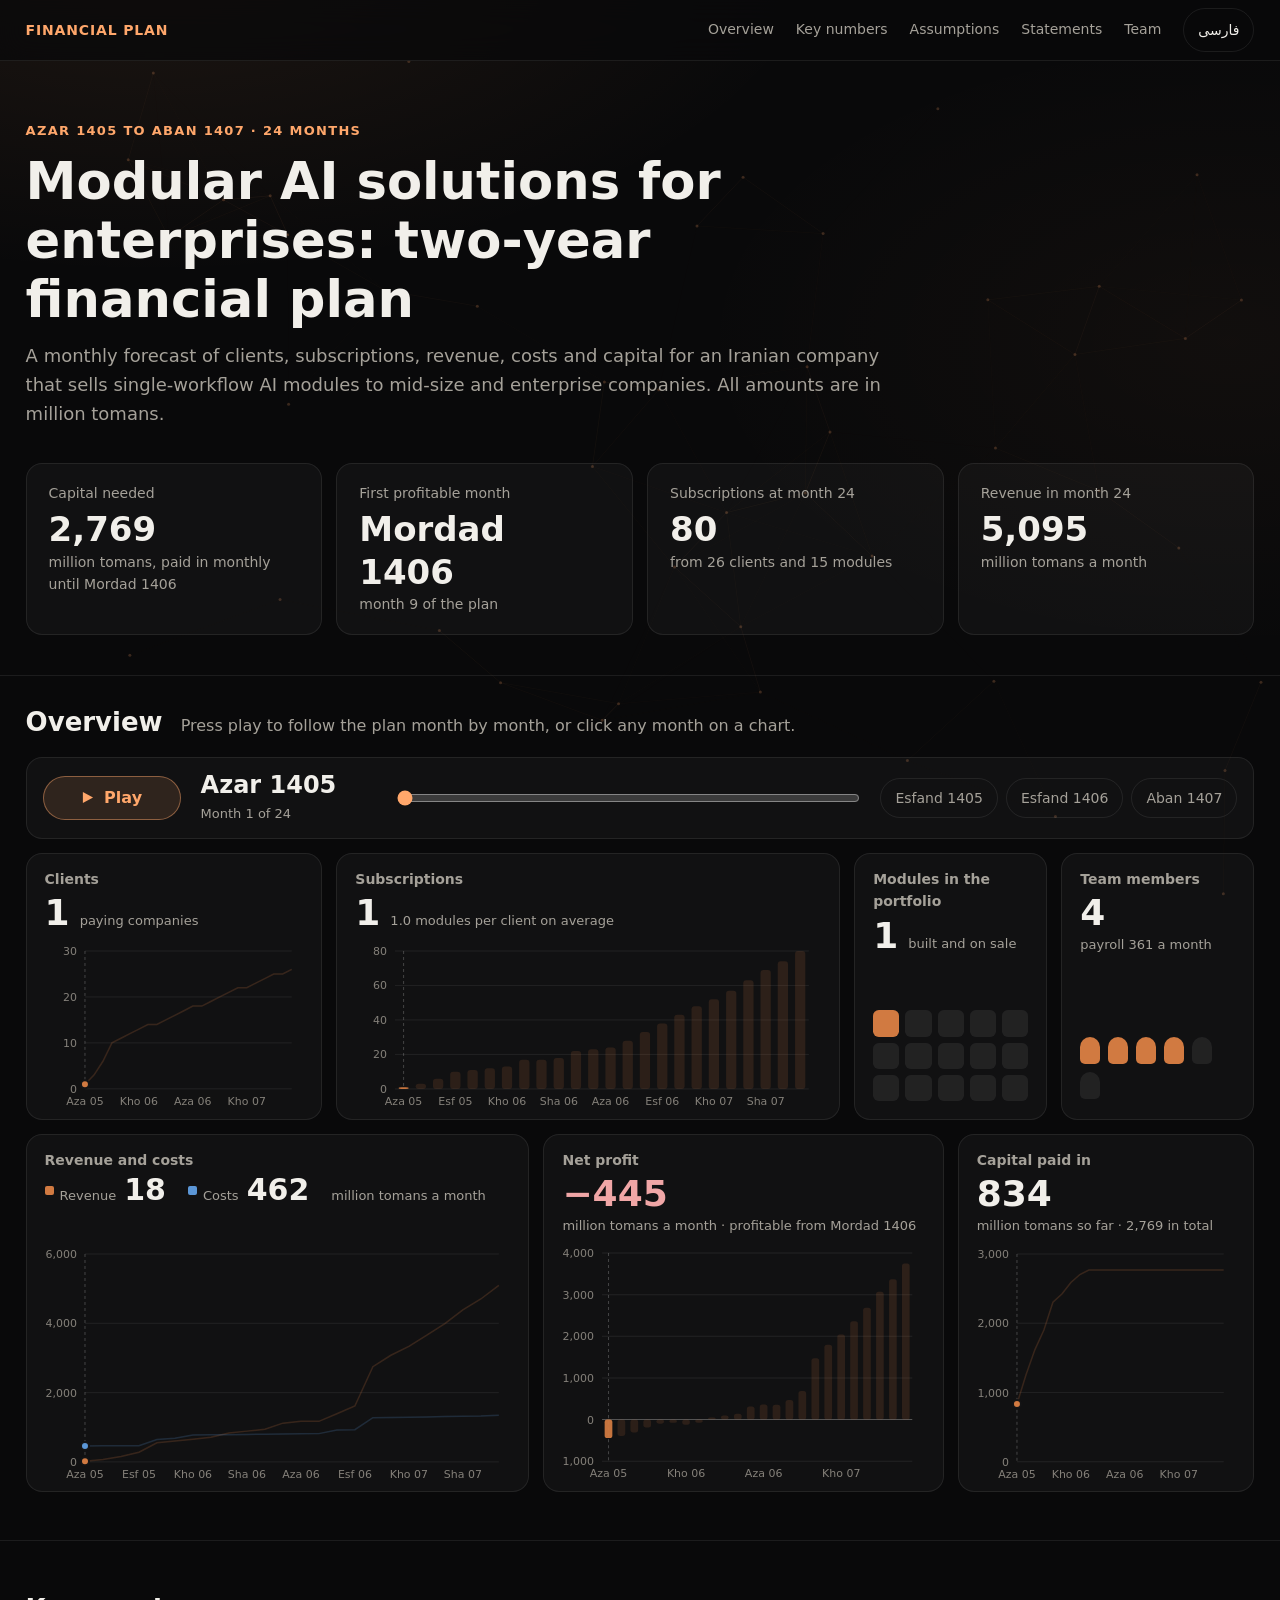
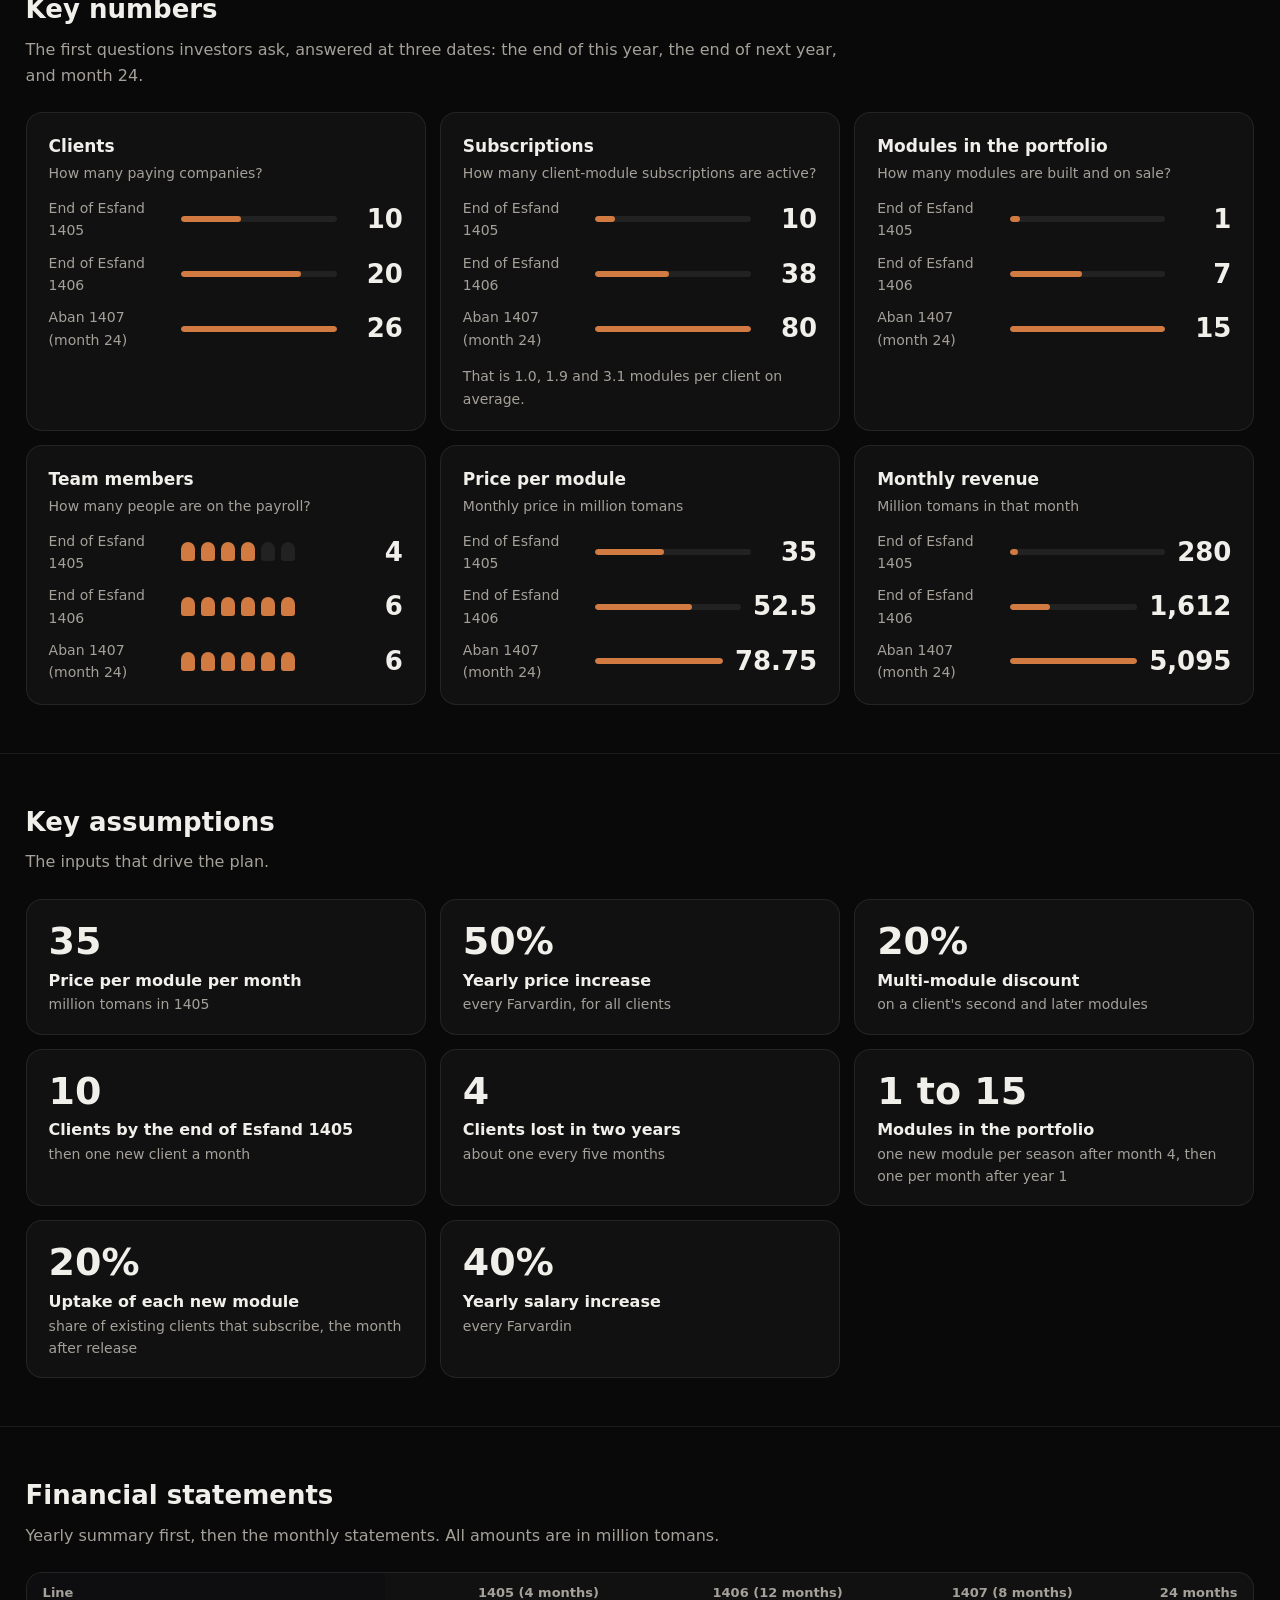
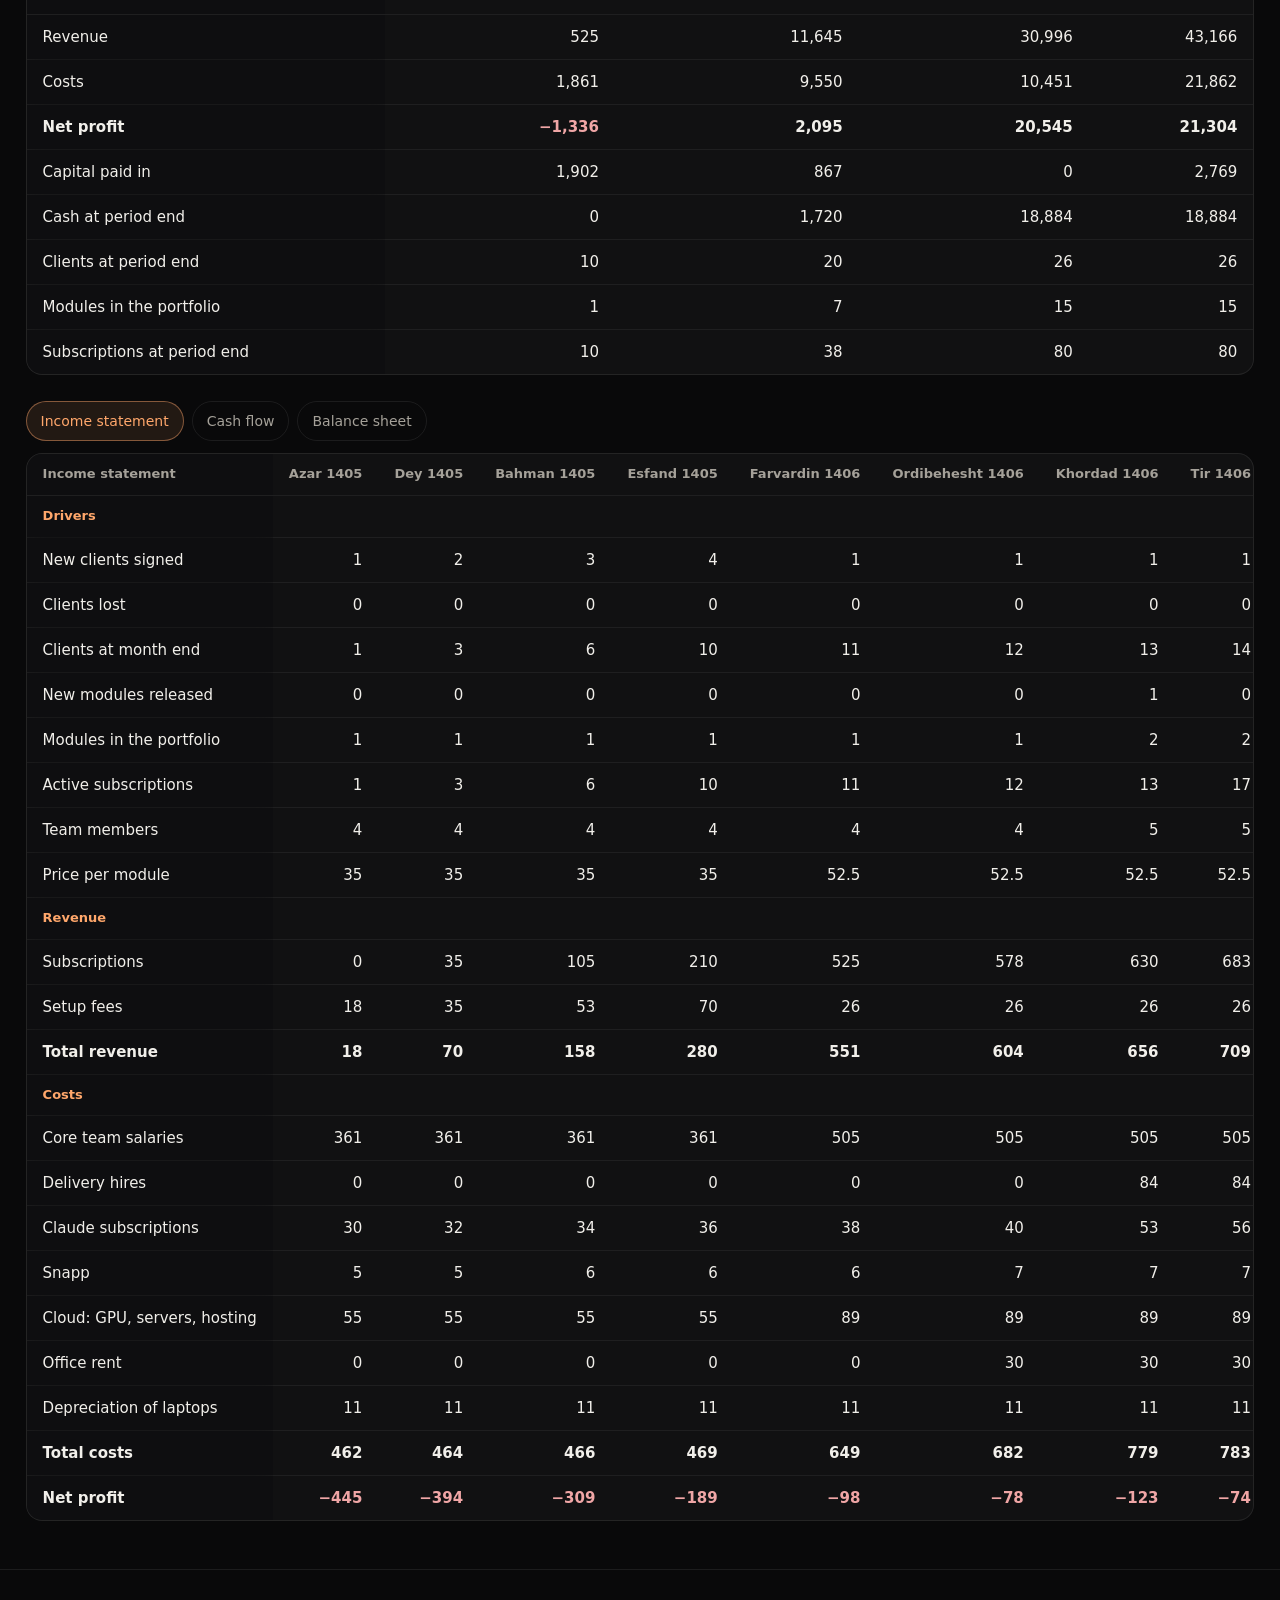
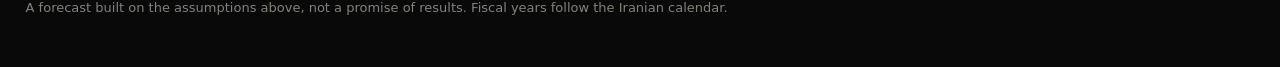
==== commit 15873c30: "Make financial plan dashboard publicly accessible without password" ====
--- a/financial-plan/index.html
+++ b/financial-plan/index.html
@@ -3,7 +3,6 @@
 <head>
 <meta charset="utf-8">
 <meta name="viewport" content="width=device-width, initial-scale=1">
-<meta name="robots" content="noindex, nofollow">
 <title>Financial plan</title>
 <link rel="preconnect" href="https://fonts.googleapis.com">
 <link href="https://fonts.googleapis.com/css2?family=Vazirmatn:wght@400;600;700&display=swap" rel="stylesheet">
@@ -15,22 +14,13 @@
 body{margin:0;color:var(--ink);font:16px/1.6 system-ui,-apple-system,"Segoe UI",Roboto,sans-serif;background:radial-gradient(1100px 560px at 12% -8%,rgba(var(--a),.09),transparent 62%),radial-gradient(900px 520px at 96% 38%,rgba(var(--a),.035),transparent 60%),var(--bg);background-attachment:fixed}
 html[lang=fa] body{font-family:Vazirmatn,Tahoma,system-ui,sans-serif;line-height:1.8}
 #net{position:fixed;inset:0;width:100%;height:100%;z-index:0;pointer-events:none}
-#gate,#app{position:relative;z-index:1}
+#app{position:relative;z-index:1}
 .wrap{width:100%;max-width:1800px;margin:0 auto;padding:0 clamp(14px,2vw,32px)}
-.tile,.metric,.panel,.atile,.person,.ctrl,.chart,.scroll,#gate form{background:var(--glass);border:1px solid var(--line);border-radius:16px}
-#gate{min-height:100vh;display:flex;align-items:center;justify-content:center;padding:24px}
-#gate form{width:100%;max-width:400px;padding:32px}
-#gate h1{margin:0 0 6px;font-size:22px;font-weight:650}
-#gate p{margin:0 0 20px;color:var(--muted);font-size:14px}
+.tile,.metric,.panel,.atile,.person,.ctrl,.chart,.scroll{background:var(--glass);border:1px solid var(--line);border-radius:16px}
 label{display:block;font-size:13px;color:var(--muted);margin-bottom:6px}
-input[type=password]{width:100%;height:46px;border-radius:10px;border:1px solid rgba(255,255,255,.16);background:rgba(0,0,0,.35);color:var(--ink);padding:0 14px;font:inherit;direction:ltr}
-input[type=password]:focus{outline:2px solid var(--accent);outline-offset:1px}
 button{font:inherit;cursor:pointer}
-.primary{width:100%;height:46px;margin-top:14px;border:0;border-radius:10px;background:var(--accent);color:#1a0d02;font-weight:700}
-#err{color:#f0a6a6;font-size:14px;min-height:22px;margin-top:10px}
 .lang{min-height:44px;padding:0 14px;border-radius:999px;border:1px solid var(--line);background:transparent;color:var(--ink);font-size:14px}
-#gate .lang{margin-top:14px;width:100%}
-#app{display:none}
+#app{display:block}
 nav{position:sticky;top:0;z-index:5;background:rgba(9,9,10,.72);-webkit-backdrop-filter:blur(14px);backdrop-filter:blur(14px);border-bottom:1px solid var(--line)}
 nav .wrap{display:flex;gap:4px 22px;flex-wrap:wrap;align-items:center;padding-top:8px;padding-bottom:8px}
 nav b{color:var(--accent);margin-inline-end:auto;letter-spacing:.06em;font-weight:600;font-size:14px}
@@ -156,17 +146,6 @@
 </head>
 <body>
 <canvas id="net" aria-hidden="true"></canvas>
-<div id="gate">
-  <form id="f" autocomplete="off">
-    <h1 data-t="gateTitle"></h1>
-    <p data-t="gateText"></p>
-    <label for="pw" data-t="pwLabel"></label>
-    <input id="pw" type="password" required autofocus>
-    <button class="primary" type="submit" data-t="open"></button>
-    <div id="err" role="alert"></div>
-    <button class="lang" type="button" data-lang></button>
-  </form>
-</div>
 <div id="app">
   <nav><div class="wrap"><b data-t="brand"></b><a href="#overview" data-t="navOverview"></a><a href="#glance" data-t="navGlance"></a><a href="#assumptions" data-t="navAssum"></a><a href="#statements" data-t="navStatements"></a><a href="#team" data-t="navTeam"></a><button class="lang" type="button" data-lang></button></div></nav>
   <div id="view-plan">
@@ -192,7 +171,7 @@
   <footer><div class="wrap" data-t="footer"></div></footer>
 </div>
 <script>
-const BLOB = {"s": "Sgp+PdGPcYQNQcz/q/Sd4g==", "i": "Jb5iYpRp9NcVu0zo", "c": "9O5JFbrZ03uKgTqsHWboclhmX9YrpXKak0t2Hza5FUyqwA+wR0ZJWbl0+mk4PZmy2E/01zraodEjlx3enJNVN/tVBEDiGMZ6SQE4a5ghzo1NmwcR94P8DVsaSVLr6y6KZpUk07A1vXHp8PQzeD5cN+nPgGdBpdiImTFdl2JbL0606rICOTxBgT/tNzIWXZdi2KRXA7zF2TXsNF73l6z3gahwow7OqD1rModPeO8MBN699DFeplxWE4Bg86IUXGKjd5jqrgiiNVrtxDXJXS8R4Q7n9ZAnL8mPJ0+V5Y1a64zVp9M/5uTcbyOjTH+S2wVtKbXuG9N6ArkLvdZtpHKYIEUErHE5bYS9nPE7GrMa9riNUBByJKdIcOTCWceu6darcSysok/VPMSa7nWIM/E5jIbTn8EwPl0QTLkOUEGqqY8UKO8mjfpQg/DV0w6q5xyxg6pjNEp+G8tlwqHWk5eDGPQRVUGdIhjFFWi/1I72BnPmelu0SHjiO3YwQRix30S6cuOSVJmAQvWNOxbjZSI8JOFgaMLWfFRw7cU5WjBQ/die0J9UMmE3bv7Gt87nw+mTu/nOq1HJW0DXWcZjjvPn3BjA/HnX9sHWmjjSDLTIR6EFtTgJszY9Iqu/JabxNnk6tAHdG1Zw9j+ErH238138bRb0PPACj7idm+lrw5i+BKO2DntPQK0MhGA4+jiZdT9lma3+SVwOFeywhTq+SAZPUbc0CydPGklsYFALhGIg0BTiGyX2Qebd1PHLppKVjETAqi+XCmXOoZyPw3JPCDnq+fCTU5xmZl/jJj17+Z3Sb0lYaA9E8sPjiIxTOFi+aA1nOAW/IfPVIpgQIf4hGoBlsopezUjZE5qVfABPqqMtYwR3vSDkDZGTJ5rr2wcp0pi9Dz7VKZDYqFR2YLwD16ZJcyIuQ/[base64]/41LpfkchtJWUiCDXQBtSlO/M/eE+o3FK5oiuCkVppIMkvPLtwNfeEvuO8pze+Se8CSUJDUmQPgs8vNixpWNT9Q6suOSaao72hqL6xDN7UNJEksJMiuaBL0KWYd5KALqUguBMiEAaMap35Q847COlYx+IEfMhNl/YBP0XZzCcit1sDOiXvXF2WA21KHPUVW2j3pN7inrk/aSD3ZGNbPmZ//urEZA6d+mKoi1m8byyvfVh9dCl+qp3CvJ9HTjEYjcCJEizj3L3VqNeihNJv1x+dPsnpPpxhPRMTTtpZthj1tytKcQuxHlMA6JMcwE9geYuYNCxlKwY7Z/bK3xkw04QDBSbWqjruMySnyGP+Den7fJftCCJT0cpQqGrRp6Rv+Lyo8hRVtCGN5OKJgwUcl482eN3vzeZCSY1nvZYPVcY/Bi4Q4QnIBzV/leTPJm0eMTEFvY9b9X/GfUSmRn8zZNEwhsCZAt/N6dSl3ahfLe/awMuUx+O7u9nf+1VDVeZGtRfxWtRZIgWpG/V5VC6lHMD62D2WVCNfg2YHqBDIF9ZgjiccNB0dwfRKkejFT38BTSoHgGymmH2td1eYhj7NAC8q06eyTlJFBzrxIENwT8n60+yDWv+qPABAGlskR+nczkNEB3WB+wX5qH8fFyoW4c8Qc+8u752xRGpjIMX4gXGOVhAPHfMJaw0vL+HU/MJ2w3382qZ9HuZ/SzqUu691G9lm0KEAvnU9cswvdBic6csfRUvrPhBUckXhW/0LZHG29xJ1ZS8LgpiJr+N1ma3MfXHQSm7NVNzXV829DX8+yQCyImama7dqJ3ZWxEidYAEVFiZbN2P1NdAQupJO2qbPCyCp1bT2Mr4vf0HFgGbvn9LHzfPGUzDfg5X1Txw2giNm6xtxi/F+6kYEb5E8Ez3WMVkfGPJvgKtJtq1YF3hLqWr+Js4BeY0i0yAEhqMy2NaJH5fT16akSLLpjpzpU5KuiciGqDjS9ezhQW/9wgPINdVRIm9F+Q0VMm6wIZDrcrIfpAD3GObzuYJdINhh11WFLXdPMVw17zrDRkBRQTD6K9OKPTS0YVxqgRhXTBpScRZ4RnPwZRpn95aSFZ032ehOIVaf7bR75WYc+u2jp0O+UVjYd+tJYWMbekok2COkfeZc7+hDsRSuOEMod5h8hdf/+4Up4p3JQDL2wN88lFHXHx/U1/3N/kBLDOijUFjU01vH4gq6sZzQzp9meCqGkotZRbd68509c6xln5NLHcimdEPcWymjIDr6H9P4zG/U4xhX1iuJ/k5/6UHHU1FpNhJEvuDYxVfLh+ge/ZfEn+LV+0ToK13Ej773MgNQPcKFdbT3lj4LGKUtFVk3ug/9au/SJ5oypqD1RQ6w++/3J8dbIbdYf0nBRQIjx48IHNDaYnh4K+iwCTm873u6WTAxB745/3Ak8P6WQ09WkKsM077GuUmHbo1mYQfll8gwk/[base64]/NTSEJ4OPXsWhtsNtMfbmJ2eOXug6cd1kjzfSJQyGAW8VyGN8tp5eo0ff2ce3VFbLuXscL0NcJJyb4jV3C4dZutHlSxiDcnjySUfqnTw74F9fEfPUfxu/ebGzderz1PgMPY90DtmyKMUyJphOH2DCw42Cf+MvEKPK524xcRPDE6igkFi3j0OdeXp3xD4B80bmdcUaVlbLnnDOEt3h37Tof05QMsHhAGxGsUK+HPxYNrWHP4IazFWaE3Kylfw78PTYZK+6jE1RTUJAbRY/[base64]/HZ3nUqIKf16L4xS2duxd8P7sYHJGQX1dkByIFS6Wnx/[base64]/v+m6KFOpZzkOtn4V1NfCAYEs1Vs7GC0EMdXDQtXmA+GxGLYpDDcngsyh7caOiFfH1Yh2sp9JJSQYuIb6hHIdmOMxk4FiwTgIBxcKpxsmEnYTe2fErYRM85q082l4cXoiPfn/7iuoNuqz6a8KOkSbVUj25GzgZEcUeNVNxnOZaYmq/9+ci3J8Pmfz3rfheIAr2KZPlAUtdrJFHi2amgTyIdrWh5qBYxEFm4cRIOmPYB0z+0x2Sk/wDOXFl/hot+P1KRD0KZBf8CwCxxTmDxhxM8uOw6VvdUhnUBFVJ1Qa0m7baxoSZ+BbtTA6UmsXwXKtrrjEhA/eyOZYplMYxMvOyMyOCwAKgjN7j8beHplW4m1xHkwGHEBTH5heIEAAdkkAcp0kjCjJwaVz3LAmXwbsnDNLBmbrHjEffao1OIOp9D6np7ipth+1lTGBdQG8tEyWUjCQCWY6TA6bJutUQt6Ul0KVw3rEBmKq6VwptBL3ornuJKps1U/8QkUmMCEHkAPvSGlnM6EhJfcNJTgFF7veSNApn6CfeSqrehp4lDxxunlSwwNGNQih213QZmRHc4pv2q6/uFfJVZDNkcBrtHEjXiTg0icXujZVopxe7zGOMkFbXhGq9vTJ2cCFCcwfhVjK+djKcduWWPnTaBDbmcFhGNc8CKDH91LD69l2rZWVSnoq9hD7bSo/XanGsJirHO6iwS/yXHqFctbchxajRg96lTmSCq0CvYemD+CfRi6OQfiLg8H2bbAPQT9Nibyt4ePawaMS84DJk1EpFmLc4i3OJgfLX1reXbuv8JsC1sSugaemtiMow5/nBfG5vBayanhlkRB2hk6bHKA76RagRXL4iK0Af2embpwp8Nq9uxWyTsjPpIL3pTIcroZQ/AB33KTtZbN2L2YCYw1yaq31vdEonGSQShGHjpfaofzcK+sf1MvjUay8V2jh+NwfUPKREbjkD9gAoLersqzCMMew9/d74rWlAIjgnVIr/XtRj+0KLUtjCxxKfJhQeFP/[base64]/dHhubYNkeN3MVVqzhmX/RFzGXmmvfCXyR5fJDQ/q9/gIazv67IkwYAhr6Ky1fNDAI59RjHJ7ycxQ/VDU2bWISQIRasuzIj9gX8UHquz/2MV0xteZanURnCmO6uZ1L9IYlZbtDtBUHX/OegHfI5XQNuZvtBCTcQ0km8TJBk8Nonibtirh0LQzqoR8xGujuqqjdK8b0+ZEQZ0lkX3vYQWQBswfhJJKwiRzUCeTWf/gIiMFWB9uqFoLACbIYeHA8ZURzy98Ajc9E+VzvgIKN67IxCVpnGBcyaIbEwsbIsgqQvKOW7RIxeSvc7r243QekcPpl9jIuViTEYGNuGkR2P8hBoPiJifgCGKbmmK4lmuJA0UBV/LDvP42w3oGvFUFdmmnECu9M7I5fPbb4b3Gp2ubxfnlKpu1vjihQcYPasi0pyWbFGmJu/2G3byTGDY8nL4RJHN3HbU6mnan/VnlD9F9ccRj8OcfLMVPhBd9qvyCQdFmR4FG9W3CgYR3tA9/zxykjOOMhZToViqrG9/EUCmAHT3wQTZqU3uMBfqKV5L6tqiCXxQ5OVh32OHU2VGkNMjC+S49KvNs94Oi9gntyeAyG9cRIzo11Uil/onZOuQshZtie9CviLn0tfvEPuYlmsWkX4DQG4xSoCho+FF5njQ3Svz4Xrj8ZR25R4jjzYzhsjjYch3DHuFVAQD9/EIj9Ngn5iho1vCO5LFLVhItvW+s8ZMdvR+Dq9cGfGsKFq5PwLttaw25Uv31oXInfgsD49GSCl16oxiLuVJf9AKuMSIAOgNucw6lnuJWq+DS1Idnq0I6R+/UT4BiQMe6iKS92epko7hmGMLZt3OBkWvUarQ4PpV13dwa7/rerz/XH6k1iqHIylbtALfEfflBBgq51WkamZvCL2gS+lQz1KATXsfsjmCCjcBXzTwwuLUix7kQSWWscgY+HPDYCQa42GtHcK+p/FsUElN971YFiq/BKZ+V1fewQ0dA/EX6tI+g9B7UJ870+B+w+fqvGhJBY2g0FbWlC0O9rLFq38G5foePJooaqgP/GevShjakDqPq5JmoaMZfiN60wZygBPkoGPGIs1j9F3uf0DwBN9WjXG52mOs/[base64]/e+akomTV7fEvWytsaPyWFRYRr1mmzuYD9t4VrmQIbnWuQF9jn5sTArdyQpnTFi6Ym90Yb6fZFAwQ+WBupaKYWelaJZfQY/WvO40r8p/t/dOST+lQnXj3wvtSIpE6kFKLGx8y++VFYZwTSh65Fa8qdwftQPZ7nDxbdICCrFxrSVunjfz/mrNaHO43seP9z5ztRfVlU02PTFzQ7SRJoe/C1Jl8BqL4oYascrpOohisKRVgoeg9TlflY57i8ZaYvLGwv8nIOYESoHD1jOdR3zYM2v6OsusDIGRuKMsdwUgzxS674obg7USUtFmu86PToqwG+KrXftTL7awXxnvzXx4HIUEiz/Kx/6bjDWbvidyz6fMNZ9My2ewM5fG35Cq7bnyW+WmVGiYG0SXGKsUnyU75x1S8DVCLY/CEdT0AdNZlcUQkRWnxz3zjrK3qQqxQO2B5GE42qoIdSwVqhAR/Y76OzOTx17qWYE6cnurLddlwdN021jZ2lFOK7Wrs3bklCanezAbLrwQKkQ+TnIL5s2qBA5vomXJ08iyNjvCt2JZYtc+4u305ScPFhXl2rPtTf+pcyrTDs+eJRWPNMbDZPbKfOEnhoBWsH1YzZ6bAsQE/RPZR5cJiZQSVG/kecpEy9G/NhJia1VEyda/UkIV4JWPqE+eygcO97ESqd8YFCogqE/q8DFJj9cMgnKSI1KEgpNMKGTMLoVLYtqHnxyYB/vRHsav2TDYx7oLbN7dPSNoeJl9jYMoBQ8uIqUeMDciiBDr6aOZL561EcfEZ0cAoMPR+3SVBM/5rYWY/x0oWV+7u24LTUaxzy8fiZz2J1cipca1DrujIzHMX5sL7nZi+3qkfvcUqZIC+JhZHag1Jhcm2qoi9lMk+nOy9K/mPX+gLdbuwzXztC3W/3jOzeAmYqf94D/mg8Jvd3gLv+MRAmiLWVTDP2uzcrWBjJNbkvMNH20wIMwSwnFelFi7DGtJlABfGyoc9n/J3F4n3VJb1LggO2KRA8aGUUw3RH+1mWO7N2fdhRmcnHE84DAS33EUfFTf2jNMcSmwQoSwqFpSd/hQmbSp9Sb0cQrEPA5i/EaAJkHGKRhiUyzOQ59AB+Cp/GaIOMhNIygJ2dikST2UEeAAIhK+Kc65eVJcNsC3ywR+XSKUNGUUPnyBERJ8KOlazw7HrgGqiGxre0xpWhHFkTPTnOFpH/Ci3CHVy0sA+OFXy+g50G0vffUpOdmbKLQO9QUpcslOvZVJAlaEPqtWALW+TkPu7kBYqhnLC6lSmi5yT/N3OcB8BPIHV49du1IOsjVICmQJk+Gf9HPfRPu4XZV2SrwZVDoVCGRfAADW6Ttybo2LOXPxAaxtvUmNSqeqnX6nyExyCIyVvWye9VjqFGco1lCwUik1+/iNQUlVjSyJ0rfeGzz7SOBEQ8RKPQUO5gZ8JoIV7fQUbhtoYzVN+4cNkcBQE5GpgWN2sGdNNn7C/jf3tGbIe3mT/C/[base64]/[base64]/SAbquF2qBUyoHClAqN2s0nCzGfC1hBWQY2X+DX80Bc7oiwPV/[base64]/vB9TO3uu9lrsXtUbVv/Vt+n3xeB2S8fwxngBvqHWOR9fN8U7wxlBBBKNKBAH3aNd6zZ4iDgjOe1UBJeQ+zzvTKzsQfx8T30Zs14Phli/co6knlcmNWl3Nmlo8RZ3g9G6UZHJMuJQ6mjK4fOgj6Ta4PsZdI9PNDScgYepbN0WdsyHBPw9cCXgdxpzWIXcX3fIAOZYb025gOcRKmYS0aWWS0Lv45FPB+zlrUgEbLkzZ0tPw4mCA1o+67l2WcVPXVVdmaVbS58cAsCdDFblRrnTNSEddvm5dBirK9thOboSkl/Ei3uIanzHdxel7Mifc8lIPU08R9lKhAuAE166TnbDTiI07HbxTQLR8vSVaXZfw0jVFmTzEa3LVxOpvdyEH/r0YBSY2YdAJX4aLRVVu9RFYTCrMXhUOogLsvFtaVOOcsSjzMA+iQ5/[base64]/RKxOxRT07l6i60978u19qllfLsdIc74nw6sqw4VWF1s6aZFZXLT8S74eGrvNOmmBuWFbd/vP/nh0mS52of5oP2BWWvVueK0ffkIadSvfw2hYJDyEeoY4QrDrlTSM3SfHXQCwmWvLgBBUCRIXZigt4R9CuedSinq3wnEjpJ/BhmtFvTXXHfS+cWA1QbywbO8/0OSSEuOBX5DGz1UtsQUYily+o0qnAdaznEGctbNKPZZjEoQlR+GnL+L/nyD0mNnc8qXbg9qbh1neBbdzuVhROsdzybm4erO9/vgZQGDqfRJu6wLPAZ4nUgUzXdBxdYqaTBS2QCKOKAPqTUVXHLXZlYcycgfYw0XaiPRUSBbvfUYJZcC9mb/zICM9rhyhIoIZ/bRR+KNf0o9vcNsDgFuMr2CLCnemmeYgZ5IJ1/ymNoDHFClx59ke8zDLy7YwaKmG3k1X2FBD7VoLV0CSQVsrfqTGrkJMlqpBRb434PdgIh60cdMRO9NMnDs+lucKAbDKHG6yfr0mNXzCB09tYZ4SiJQzYE9dlciTTT5w9f2NcgbXp4w9MFWjfaAbQ1undWMox4aSVNVDq/7JQWdI/zjYbUFWN7ya7Yn7rqZ1L+tQZ0a/mDwyxOVwmi/XI8WzGtgaCA5i9iOsZ7CwkOIwFn72HfR85ZH3Nsb836vqpa7y5mwR3fF61wrK8XxEm/+Dg98h1Te2fyoY3px/umqw97xXbBjV7gs1MF1zGYKVgQHsY15aTXnw9FQIVFBBbUn0cT/HbwNUw8I5XWRkK/BbaHe6+FgGbBbVqmI/P/IHSPGFjMywiZ0Ek0lq/rHZTwwJsvvcoxt56luQBFCfco4nlavNKe8f1hso5jf9alr/64irlhCeSmetyrrUXswi4jIKNRb1Lhi6XffXGqHUUgQ3XCMD+ZUP96wLOdBVbKQ1EnVk4RylahKFvYegHn/LrUSIRVxQKmgawHtPR1AyD0tLfBWos+5Drzij+bWgvqzYE0K2rR+X97hT+Y02tMJxnvplwiIsc5a54jbMGxdF6JLSUHuajFcPfu2Gezb9m1aOvK9BtIibT1abBbs9r+l/[base64]/DytnIvQ+JKtVXIiESTaFvZfUc9oFDfu16CftqkGSzFlS7yZ0ZTpdIPxS5WkvukLSu90xk8Wuxg/Jgf6Je5oM7SvZg9Q6LbVP2wOKyl7UCDT0vFA1n4jojQvV/JE9+XHdNpaA+JXFnOb0oD+g/5wsdG93EKVDiEoNl08G2iXWrawE87YaO69BkYOrkpuyodmwybG2qta/ZJrJc5iJuQNMYnWML7OARI71IL/bZ461Yt73TsCU39MRIxPWI5byilVI+srvD6SM0n/EmbLw4/ck0fo3655gaU2nweObjHT/LmY1X86UtdY1Br0I8hpD3ztJumm3zGpHlHdM1b7UcNOUBnMv6HGZFhMhtMPeKOHGLpypVpEukahCiN/YiCUBWcfK3B8x2QqsL4+XOU+JJ5VX0Lt35Hh+QUSBcVX+cu7pwIkcXZ99CNvlzmrOkHliEqIHqTEq6/8QCmtLDqSINIjCBNgYJU+n3H4ybmy/olXHbVEPkH/q88pIbufIR7W/[base64]/THpbOElUAibto0KSRJueNnjpyDymGxla4fiPTXNX/SQ2ujmmgcaKmtMAg293/MnVWsv39y8d823nQ9E0/1RR/Aq4ijjbuA+Xg9N7QKAMn/KupDgSqxm6kXwIlWNeZtcONWB4V0IXQemiEkFp2jx7XnEtJfNOE5Vm+izXF4FHa3QkBTvAn6tKmjIBvb6pyyA7uq+BP7DVYpvvMQynrdHFITQtc4MYxTGPMfPsGJbRkPcJQC7SYOZ/57rki/z8p7TGczfJ/z0hHistl4V9Oym9GaLZENG8gZchWc6R/nmsjQwMZeI7a2hkID9CxriO1Kci86MuEkpyN6OXPNknB7kqtgHS8pOZAXl7CC2nSzu7Y6V/bqpcK4XFDEE01F2KP7EuGMHgJWxjNHkVRFcjgbhff4C7mNl+mKElwdxvQsXMYN+KgiW8sFFrOywY0A70kj7jWF5jNjLbK1xqfUxa8O5t36NOUB8DX3Fk1xix/p4MOlznmFCHLZFLa6RrJzT3Qg8NtLdIkYJadaxu5g9Yo7l76wr6n4i8nldZBbImoIQgki+c4aIxWJUNHYD8TSg7quiJh2/FYfUTt1IB+wcdCUzQbiRroLiaitPMxECRXJDKTHJhtGPiYmUzV/KX+u0bh5ezn6F699hCX4n/0kY+8Vj2ORAumVUY+lsqc+rhW0tomF/a2Sgek2Y7WPkkKvhBHAtm74yTdn83oan0xjj7ZDr92Vo6LTw9EQqnPsZOIFYg0dnZQA16F8VdJHAcHQNR7ufxfwaCe9C9MbDwk2AoRkdPJLw/nL1lAnvFWCMrS28E39QlGdeXk5VIojaUMhyO79dGakL9yt84yOCKEeI4JvXpMpW8b8A7ZINWyy7sJrqq8EwQM624UtZoJGmiORQ1w+Ww8YyTQPTq0s5DYMoROthEHWOt1saTZ+LMKLvjaRhbWasHQqpqv9ZIfycTmuMvSwLxkFuWNSDPSPSs2EA8OM/bZvKdfgPwj6eCeg+URfDrf33+rhA8xrE1sNXDFfr6w/d1ZfI7Fz8n13hSTYcq6DGjXiW/YnEi9oJmBkiiRBblLUIIHvyoVamhfDNnZOnhjA2DgXIDO66TZyCbzR1dGOfpE2kdgcyXb4U+OmweT79BopA7UmnwVQo4tFYuhud5esjreQiJT5CkwiNU4hZlhzS1LZsqhcaLd4/UH8IyK20fHRmiP6jkFtUzQyvWYTE5KqdVNLVARhfmo52PBIgr75cIjKTu+PftOiF82tjjaotyBhv+f4iyuFQXiOzQMXVAC7siFNdurZPrzjsEJnfVNn9cdzZD2q6LrLjrQUTCwN/1OakUVh+sENgyKRKiyGcEbKZm29tdO21TI2GqEFPU2darqbJnoHx0BDyGFvvPOSDzdicNqT9KWVRb9MELnUmEPvg4g9fqCIfMzfjuRnvHtg94x12Xi+pv2T5fTFOngw+2wvCDyh15UASMoilLEVUUcsO8AsRmK1CzTcHUINlipCx4vgYWY0qKY5WbjuQwuJCLhOPvg/STNSx8C0ptZ6Hmg6yqKHjAcxDTdt3xHmEuhDcpjBwMkavlHG6kxAZNLxThXgW9oeBzgE+/t5H22t6YQ3Cx45Mqn23gvobssJ3c3Tgsqrumrj/[base64]/06ahaXG/2eupNvETPVh4KnU0dxKNtu2og0S5+j5fK0lNrZ0tolyjAsAV9havmnk168qAQ9Ea3Vbpx9HQolThvw7LkxOQ+/0U29GDtz/+QBh3LwFV9vkZ4fSe89zBT4O7XuCPrCZTpqjJYSWNWjOVpNKVVb/jtZ+vI36VlwBpx7q5K2q4Q0xVBydC4uU9j84BWxrd/aXX4vKLGAQIsIn12aueMnvZaKHwXkfK9ZvDV1ne5zS+UFBksqPyk2/GrVvbAczlemviTP1Zs/S9f13BjSrrE5g76l1bLDPLaG21B5iqww70I21ijQUuwHge/PHqD5PrjWayjqhBNzIl/KHVmwgCOepRFP5vDc31e6lvHBWNc28jGRJILKQc9EjaRtZj+V0LG0yDkhwQYMCrK1yUiGnDSXpX6LwzPSoq1BvyreOzYZ5tn4TZ5u1hzsnhfuU+mokiReObXbkbaz9WWEZLyMAtfFejfDF9pFVhRKDwfwckAs3T9F6tPQMHMmrdXORQQyUu+gigTpFuDfM3/9iXOMVpe1weSNWqQhokNcScakTBrWz/m8M283qF9NTqaNTOFx8WegVmvhjeY1KAyqsUtrkvEuxU9G840ysVI58qiUiTMfRRt+LVwrINEKrUoNQ5wzU3b53O1/ohMIZXF5KFvIsA6ggQq5kw1WVBuISFAcTv4H9dgjEyCMo0ACwm0DaIlCpeATSep6SqFz/Jk7jdrrPjlzJYHtDnKmfMXNeM3buMOsA+1A3rmYUvAys4+WUNtCzFBBKH4UuBRrRylf8dDmG2+0TAHxQnThRV1/7mjmNyzDVnhky0Rgrxop63RGmn7dhbnA1Y908Fw+qFBF91G9j9NFg+aHGHop9y8HC9Fm4RgKp0c4KDAlVTYFIl5j+hLoa2e3DeGFXmzw4WbLEC0BxbLXOspCtkhDI8ePtgiC05yE4ri/JB4uc/tSgEhjEBjkZM6BFptCn54EkTZ044wzb7tbUVI87GjVzsP9U20a1NxscrhM3/EUUBNvjKLj343W1p13g9ECV3RwDx4UcJWQDVnFhy3EmB8KKAa+o0rDufo0aVf6ddi2apwtJDa/KgT1ezlTtyqBC1psfMh678X6EmFAA99fQDHHLf8e24E3eMu+PtgVNmGwL+PdZwD3Tn4CiieU5Ivj8WeX3jX+B7dolSh5AexMhoKWfsYzkvlJj1G5SnkrCD7g7lpXl/rKDKgdRaELKGLR2r/cjBevbQYlSLPRamqw8Agbl0lZ66lccsqW/utRWwHe9PaS3Vk+gjkkpR99A8Yn4agL8f79+ygNCdkg6g8DT1+51TIOLcnMpVp4/hjg5R7ybaoBJTkUaveJbfOjzIn9yQCm27x1fBb6+Mo0wzs70AQrF4QTQPkZZhQGNzIyXwHbgxDK5T+5dmPe5YtKs6uk5SS6o7otVsp9VjuKw4LKTUO/K8v9ilwCU7UkTMZjI58/iXnh77+bak3Osb4CreFkNGWGzJSXgpAis4UP7p7dsFkmv4HFLub2I0aHWrpZvV2QI8vdwfP0ZejYHQAFYJOgwZ1txJ+S9jB5B1LeGjdNIKZTz1eHULHIuKah0Zio9hZUftSZUc6Apg7unNW/Jg6l71J50rgORWXo7g+iANH/J731UZ0dppGa6EbSKkrq6VOuB3Gz8wwZ4xPD+SKgIHxxgivLYuI8bk14aUUT/vfWBPo5cL2kDtdfYJtyIQrOcfzj26fyfYNNTk0ujaAaxaqhd/jA5i8/CCzoLzSmF/armA3DlrnKUekdJ8VHuOzclTlUnPD8dIjeq3umWxSs8sQMWrXVLf8wphy986w54CIqrAPzpcCArsPHkhVapRB/1GCpLnD++gyfzbn0R3qWowX+LOJBwBXy12XjS4nH1WtcEApllAyCP1UCQ4i1Yl3DZs2OlQxDsTDu7O+TN/MRFWzXQA4DaomjuJsAIlFLXMSY9hKjYY8WZdWJysoSOtWW16ZDlzVO0S72hYggFQgdWSWclCoH/qTaO/[base64]/uZJbiqtQOKcUkBb1e7bcwUDsMH2QTc1H4mK5N6uEsHOz48Rucd70/CND4akkTZ3Y5A7qmZmzYwep45cWyK/IdwvPV07zsnB8/1J9OGJcUWHCac2LeTn5pFGP2oRUYvFKP7Nj/d6rNxUkL7jid1HiQnsijVEagrh5v3WuggqbBa8JFtUJRNrdWpJg5qF2c1n7nCQS6queSqJsyNhMvvgOffHlXyB2qm9xxjthPFZRo1NiKiP3OwRcBDy0oGF0Wm6IXFqrihFs1ncgjTd9+aAn3/yJxUNlWfzD2f+QH/gILR+DlTXxtoNye3vrc2/0w1VH1qqLS9Pi9PxD3glDAwOB76Utn1A1oiqYkBBvo/0hwOk8Lit8jyOz1vK33ZKhRbK+cyw8NAPqm2VJAO9Zo36L4CJ5pNd50V7jdvpl/raGdvkffrZSTGo2dqRWP1fRnx13x6VFdUgtvcUzN/[base64]/[base64]/nQsAJOYlbH0J27ON214mUs4auXuIQWwP3XUNFsqmLoHGoNSSIdXTnfxrFzKhLlMaR3+YjRpgusNXRDJHDH1p0WkJ9n4HblZPlfUTN718TIsw3Niksuu4Ijk1peyor4mZeb/[base64]/+h9GUmoO9o7NwoFhpy69x4zuRrzNjGT0iFvs1FMsnHaZTdruWloG7rDXKsboaU/vLaLu69S37YjWtKmhfTGfXNB6BnAo1Z3DmAH1V+IZPzygBoy+vWpjfGvnNtoHLNo7u7oFwNEpl0Jzgrn/icCamPKVm6iaTr+j2rYSFup2nK7nAATaKCOrCnBCa7L9E1WQyYjLHTbtxpmJ5yZkUDU8qZCi7eEFx9lYsAVjxA9yZSy1Z9x9S8FDKNsWSnPjW/cbugoPJhBh9Bb6RonZNEd7W0k252Bfu5Zi2PH0O83x6tBnCLrsImva0uXwbTZ7snu05FXT4PrpdWPOTBAP8/SjbOKOuYNz4IWN9cj11Jj2mdpki5Xd/oC0Q/GGUtEN43V7ixP6wpDihcj2r7NNeW0QBxQuTsqaUK3hhlJ7i2d9OU7LyZIsSSX9jvR/MswOWn727xgRfEAjc2dyaijEIEI5a5WkvoFuAGtfyfH7rWrg7dLVy+yWUWnrLHf3CKeim88bueUOvgdmsMfH3CTZNKZ9En2OZ/gsQvZsgyBOT9m+PcxEFn8qkc8/XgRG9Qg9eg4ECVcLBecf7EPBKAyiXZQQl3X5Hz+OhjyiFTKwKvmVxYFvwL79a01elg5Cmc/YeBxASnmlPUJboHSx6YpkYf7HvxdJ1q4fleO0rDgrAhBShW2PKhDPrGUy+zDDYARSxb5kOw4UXyYKAqozY/wJlqMMBod2NPOBq9vw45P2gMKVZYT1DO0ScbRhW2LLTwJhIeCahbhprrWr44h3Y5La8bUF0elNeNKCdDq7yYP4QJ94IhEhN9gMQCqUXI/rVxB9/15JKPPRRekgSrryiBPaiywb0Hsx/1S+vRVRp2USiVqkvTw/fpAj/29FHC+7gjofyppgZt4bRBrVpD6clzhkf8sLfO99FpaTh96LA58yOQwbI+QC8A4dJKerp/B6whLRTUnB8tzyG3qkyQPukeO7UUNMMViKanDGElLzKVuuIoV/jO3H7yiQYICaoEPAkOcF2y4WXrqSh9v2rSfN9uO8Ao0toAqbCeLpb+epmlyJvBoYB+KMWZceDDT7eZL95p1+n2YVHeTbLe9eAEa3iYLDVtaxbwoSmr+ka8liN9I/aJXpONdxZ/uK0FQ53LVRmLcGCXOStzRZNbly85+mtFfVl2LY91nZf8tNa9to3pyYFmSMxv94ZC4v0Dddx8nC+KC0QBzAqVd5r0IGqYJf1Q8giKc+3k/eZo5oCvZdXT5IR7EE9ku6zoEcMjSbqQMpra3C5xPcqRLj6pEUSWjazrHOnHLN2iE/hCj3toCIlvKfY6hN7BCtvSwEVXkmLMZet/EpcA++zAtd3aKVYCk1O25glGCYShM9WQ8OQFhn9R+rssiaMnS1b52F+IAntYKmrGikLeXkj1mkNu/0H+u/HXBX0+YAuw1mzMX0icx+817rn6VPh7G/N3IkMF8orKTZ8Wm5AVgJIhV+qlifCfCOh7f1KvWXGhF3TwZLJS5P/CK6iUGVhMziplEU0AixeZSInCKwcu128MTCQBlpYjcCk1J+beVlhurti6lwVYXCI3CoqLTyuai85FD8YzbA3uKwDAwQ8GQUBQWzsqIS6MrP8vZbe/86cPuUJSFJtXWRc+WUk837bTrTegvQdERPtAP822n+dGTl/AsFjg7oNtg0Q0Q9K8oa28FV/Pk0nHC2ulPwn9/kjvoug0CRFv8k5L4/GKJLNnfA8gsq2mE5nTBh7sn7QpAJJvjJ1l5RDhiqFYtYIJueRBGAxD2qKTaQb8KkhKEqgcje8mi0jBwxffh2/g7gd3tx8fqXSI+kfedwcXTpdCJUdi6UMC9E7z/[base64]/CplpMcsJ3gNB2W/cQRzJH1PLaTWChpuqNsF9RZKEkLPpCq0tzGn6EPLA0wvxYbk8uls5ckS2LDQ2N8yki3tIHfEkL5xZwTrJ+AUPSpUZNhj7xAaGYKl+miRP1b2h8Bo4v/EMeTcVwWPhvO4L/wgHtteU+k6Vq70rFT/KZ3BkdmBf92vIke6teOHuchIkSKwoghR8MxQG7LOo4Wk0SD6CzIm1q3drOl4dKYrFJv0tNJZJ+y81VGAM/ecqgcsZ/iMpgTplA2Bh6Dcwqnd+60/W2KaZeLV8YiUL7yp+WlF5guQKlALiCGzZR1Cud2YkgIMOB1omgQ83hgvfEfzft7Mz9vlWopAQlP3yqxbG6LBZsIC6h6DwfroPxEOW8XkkwJodgDn2hFnYTtTqc9/4BulMNnycLixBt2W4Mb5i2e6s4uospYHjZS4YmFoOhEHlnS7YOow6wJZ47PD/9q9Vz/LBXaNDEb/[base64]/8iq3xFG16WArrhdduCZY29wul7Qa6UI3uY2DQZJibfNap7O1GOWDNTar5mWr3w2oCr/9W8JhFpXpSzJtrH5yw9gqlZFAf7V+6LKNKetzWYURteJY1SeVFnVKWmYuezVJ1Pdqe1O/p9s0gBR/PoT20li8mNgPtrBnTA8mJQ9uudRoATnc2ERWsj4m/Y5yLCkolhs6/HpieOpePoFXHy3Dl+5fLTfW4BP/A2EToRh19QuBc+QAyJ4n7K+vs7BysIX+Z/fEJsYFKZmSxLRlUJFWfNpgz3e7ItFCgAyWM68Ga/e+Ed1CB+bUnHSxUE+zE5etk5HZqVsm17tzYwFm0uf1hC0fPf/cDFK4pZy7WAtZ2CaPd/ysbyYy2YbtzimDFgGatIAwR0Aoi0ZFuqiuFeWzbu0pBi3vkZ8lwEo1rIm6TKFr8l2Xm4ilmovZeaqFnTVgsAPrMMIodWFT++ElKcelefITlh6qU2uCBvH+hFozyC+hOq51bCMkhnvTxqQ8/KW/9PzJpXgaARfAc6nb0MlsVmHjoyJGhcxyTD6yZxJ0cZOTwIt3uGKMwgihXQ3zxmWPOJau3Sz1gvtaED31lRIsd7VF0dho15E9Jx/jCSgHU+jVjcgOYRHnhFwUlHAFK+srZT47tSEC2QBEaNdI6jSUdzbM1iGjSbUkwuiuvTJhYbuhjN0zP1sELK4rZ4ye5s3WoJc/TV5LsTfCTY/RollApfNMupxxIyjZjbfwGXOzOgwhJBa30ufPsuyeTpAAWM1opVicdxyDcv2ZMvMs+HCCTuX1PQyDYrazv4wz/kAK45CLZ3wsegvi1DdIww6HNAYq+Bp7iT6xAaf03g9q/tuXcM9AERSQcEjH8Zc9ebrkU9mQkGXGOez2MGXb60J3GISsumW1oc/lCQKifAP65I+dBQqa0WPatOHsGHSXkxN00NS04PJTdEMKT/EqiQDTbEcXWmwV9xMTWuMF7k6o0kEBU0BMF0avM+UJocbqgQmSiSZPoHTfv1eEfF+Q/Bzwvv6/zOUM3D5amjr7PBJo5ubTde3U17kOTxS/QUuy1cT0P+Zw89IoqRA1/exw/dVrqUPt0JVfATloZlWKS6xxWk5L/khJ277WER/9db+DzzgyC07Xvsf2i3mIAd4ArMImekjOHFf/MFixoXc64TixXgqZfl53RWaqV2e3gCr1/OQkhMkLniYXKuBlF75gIgdXAX8rISIoFWbPIfBiFj3cly9E+f/3w/SflV0u/gumeFYx0GkPlb4GxF/dwqxipejwnLQYUaISRr5NDcFCejbX9TY/dUXLBTrjlN0GMoyt8Pfy3N5HqNfTvRL9vGzcLLRHNeY65xP6byuQQ3xXHKjIA82HVPPrB27gvbChy5B32m1wEydVDU0ZcVmYtVdwGIDby423U05aa7uX4tO7PMenNPWTZo5l3YQTitsZu38uw3G4Pd9ZI34aIl80C9zn7/WlQQR1K4PacsncPJwNqgQWbfy7wzTPV7o8+hyhtSV04QTZ6HlMLu74g3Z1WfHxo7QIv4fXlkPwMoD4PVHfMSrac89ZpHGIJptX1WmKkXOpCQ4saIh/CBh+eEVDUu8E8qfm80jRWshv0kxADY6hlc3+Smop8tAFHABFwKKV1weDjT9nfxx+ciha+66rhCxs5/JFfMlxnxwU9kZ35w0x2wgLyoPItmsH1Ci8sial0XUdbMFM7znG1xB5Zhqh/9FpfOC4bS1fhu3970+XGn+W93rgPUFnzZwvdrWqVsX8QtP2LSg0gGSsBp8hdML0XIx3trHLj6dvlVxeZjgJ6w12WHmNduekIjKru/0iKm1/335SpZ9Ue6Zh8O1QmEUMTWeC2CEZNSDaz4192heQqQDjroqUOT7RdJCp5qFSCpeRKwWE+zytxzsi+Ax9iWTciqPQVtfRk2xh9z8pSYOJX3GgsN31io7pOvG/Pab0h/wZhhYwdHGQQ2qWy/3gK/mLYxI9VDdRYR2q721dklzj/8v8Yf/skDrbSJTql2143z3rQnXFL3Ln+EXn7QM0RZfmqf8dUoExwAmgCH8kJvAUuNRX159WklMxA+7uRZQV+rcXAZGUVnuH0+fQST9drwnjzjzlxRhGDotTWj/qmprRmEOjqzSe9XQlR6pJPzEINDnkYVYCz4ktku3SHymm7mJ8zkhxUncwKaVfmbE61xcaMI8tLM8zJ8gWAGa3afL9stm1vdUCTnJTx0k2dFmmQQDedngsvYxXs839M0sq78jzG12qtEqYYmI6CzN8KBW6zqNmLmWhpsjD/[base64]/jUs3tkYuzBWU5W+sbC6YeKvENNsXNTIiT5N1Ii33t/N5Xz5s1eSf7hdv1vIgyZMDDGONZvUjm2iwC6LYTM/[base64]/QFxAI38GxtGF8zbUFrTJR52MlYq0/ixiAAW89Ultg9bt1TZaHjl9MW+ec3/5bPGBkcjslSJV49QFx5dSG1j288oN0JjBhnGdVI3F3GaSPgW8AR0plxt/s/ZWuoeP/s1j5lM3Ywh8uCYBgEZ0V5vqja+DbpMWOjkCfcQjYK2fzXd26cmal5Z1z9HPKE+qnQ/MBAKFUtTD322dmwYMjrSDy7Ove2B1z4YudF+ImVT464EqdC+EAzh61UPYbR3SJoHyxqXrJtlG2TZWFGQq2PLzM4aUFr8M8k4Nd81kVQb7w0RPOkCOST3jzGnur5SRprTmS18BvLyAGSZ9lqkPSKXRkVTQ3wgNI8JP6kWoZ+2gG/MNW2K6b4eKR2+ZDnnjVyW0u8nDEuuq1Qxye8cR6zLf5tBnjRn0YGjGqam1zEOXik1Z2jSyUEESbXiokxrYDFbEbZYjUfTYGy88hWPsc+89lbh9BqluAh97jzBYiu5Wec4qCvMZ2946TBQzDzpAKuNu5Fs1yPxjVF6mMnB38k8u/DlV7ehWKYA7tyizwh75cf1gpaSKWlrQVinwYH3EIHSuN1khANM6Hk3u/QAp2/aTZcA4tgnzMpVKfjVqFD/5kpOswiA0G3dp6kV+/av4R4i/J6WTnNQklGNDoxIHfUJ/Ns50SnKu3Y4aGUD+z9/UT344frzZ+W7dYNLOfBIuF0rvgvlRsOVawGGxIAdnkd8FDuH9LXvsTmC56dZxrARK5oVFF/G/8h9Hj8pbu7ryDYHQ6XnAevajADwu/hrPxmYH/[base64]/2LcWt9bA7508brZPQw/0QQspG6G39EVjmFq2fTLm/dY65bd4Htr5twxG9+FZiEAmR5eHX1niIanDtqqgSOdQN5amxySHk0R6S4shF+N0A0ygHs4JJdYFjGv0icsu5h/kEw1imedyKPcTx/2sNxHLa3A7wiRqPEtTg1mhYdVT1w3fxgTXbEf51sPyVFWaaLvxL6Fxb58+8a4tW35927pR5aLkJAyo3EjY1dURYqNJp6e6jzzMjfKIG1Caz8E+uJpooYPYdSosxeNYYGjLwPjrogz45uyFA671YoK0GEUGvWuzJKgF5CXabg4Lml8/j2wu635rlW4R4NaiGsPfoOywYrNoUEJrz2IGjOEAfxPxUc504NOMYZUpWVHvIegP/WLQfpE0kz1fMqSNhCPG1VaQ3XQlWfvJF8Mekvgq2Iohvr+QpaFGn1OK5agu5txbEToM9cFtv5y1Yc267YnETY5NXrGOb8KiPF71sYDnm9uqaxfELRAihKRmJVwPP/ef5e3QQPEyQb87Go323AL5Iwjk4hUbgkL+UGNSKXD/Z43i7B+1Wz3BCw70A29LPoXEyaSj7fuaxfk0ssyD7LEaXr0m1TCAsQ2D8PrayHZDU7p9gFHdtTcUf6smG/za03WFhXoM2DjI/T7MLXQvy2TxewimaxihHUXgyORpdiapn/M6jpfPY7073tDpkL0ALQLC/bNyI/73CaEaleOv8Iims/ZxLBekj6DMYkmtdx271kCkLQMUGEpv7HIGE3DQ0lIma28z7SnLpdczLwCFSV9KRqN/81f6WwcfZD6v2F6c3D2jKiV4CxmgaH0q+N/DWxPbbZZrOKSrPh2/5bf9l+3PmG/NIa2tmgmL3KzNzTBela4Kkv/JaJLqPmuZm60n4qR1YLyTvWjx7CyO3DaUSxcaSALt88sj1XAUf+ul/buaib6GI4o01ZMqCNpdqAVXsH15Sl8aN3UG+tkGfMyaERE/EJaGo/EY/uFspIyB8d9fI4c228o/sVXxQL2/WOewcuKmoc7Mgk2W104oxtaamguCFNQJYeqxmvhT7t/QciIsCptpQCYW+M/NEk0g5mLu0Zbv8oTIftU7UkIQfjEXqgdK4hHezH0UBCSXUVzl+//XwECuNJ83Dvg45EeIaRQxHO8FpS3BVNmXoHlXaSl+cDrZbKhNADLOojg/KPoEyFQvN9I2gg+WAeLd5wyRTgTR5222o5dmwOQjGUwF06/EN++d+038Cn8Vi7jkEpvcUCqdHmpzzafWSvQi7or20n8aBRsO9ddrWrmhPlx9dRWYilpVVDHEttIEGKkKbu21NuTKNtTkqkehcZFkCP0hXO8VS3FOroIrkLwBv7Yfq55r/ztVsvxbAqx/06sq9hh1OxyPUYiQ2ez7RycbVmL5CXBPRuAc29JXgrilxUv3+huDC1/2oLx7gD6wRiko/rMQGTFnTXFJFoCsJTB+t7atmHJaBqd7QlX/[base64]/rVl+oZF2zZ7bUhEBTVpkVGtLkjq48a2JiP46MZbmgzu1Wp1oMzYOCqR4lQ3ulVfG2/UKj9Jqimu77lpnRDVlPlrLGUzJnZkCNS+Qp3Bg5GbgmAZNskeLZcUhPAKpZLIYxCmEXj+wYRfjXpem2boia79bYC3Gou5KzRufSMQ++0QPFns8XLLd/2qD/oIK9ChI2CViGahoWd05E520cJwXoZZXOWt+pTcd/K275qoL6sNvL5iYnKRofS7GHyfB8QWvrxNC0JJj8RfgDi5lv8hJdoe9it5/W5xiu/3ZESn7ymy8UpOWHML0+Am2vv4c4R+JPi5dVlldajcNymFGGPrJQ6PMmYAdxloULGbED0isUNRPnfzy3mLhjDEmtbtGkOr2cZBHczytCrDPChCu0GA9nlBdmRCPNH1JovW7gT18Rvg45/w5R/[base64]/Eg2p8nnVA3RYVd0ccpfGuoMEBPMdldHOINw40WVWg8tKLd3Ij63ys3O1qReQSrCh6lUMQQVU9X2Z4DmUQNPxs48qE/[base64]/nvo8J49ey3EIxmUF7EoCM4DnAV042HvnJhG1R42gsqN/6kSx92MclQyr+HfCklPTd0ynmpfwPcIdyyrdi9S+6Y/Gb+5CI/dqgTHBeYoXKyuOjb2NlQysE1ec9uxHH24Z2abCMLApqIRPuJ05Aw19CvRManZMES9tF5ZLBADU6JV/3soaX2RCuba7APYodnrsAza0suiZHaZnU/1NzQGgXPtpsk7hirqiuBOJQgKKHLcCa87MRDV33Mc7kkffVz6B4J54GlhFTpR+5BDNHrKFHixg9K2xS6coJtgznXgxD+wz/DMacSeZYK6G6LVLI6zafwLz5C/7W02Ak8g9SHVuaNvEgYO1vkRgUqXy7Q+xx1KuvtyLfkpZk/[base64]/tB3kCU87mE1tEFBRVNC8PDMEthIEjfaGbsRjoWykYBGHgCcA6kuK7m0hIjqdyxtrIFYwf4gdYkBWQqgbbmLoSYqyBPLvUj7caA67ZBTe5VZg=", "n": 600000};
+const PLAN_DATA = {"title":{"en":"Modular AI solutions for enterprises: two-year financial plan","fa":"راهکارهای ماژولار هوش مصنوعی برای سازمان‌ها: برنامه مالی دوساله"},"intro":{"en":"A monthly forecast of clients, subscriptions, revenue, costs and capital for an Iranian company that sells single-workflow AI modules to mid-size and enterprise companies. All amounts are in million tomans.","fa":"پیش‌بینی ماهانه مشتریان، اشتراک‌ها، درآمد، هزینه و سرمایه برای شرکتی ایرانی که ماژول‌های هوش مصنوعی تک‌فرایندی را به شرکت‌های متوسط و بزرگ می‌فروشد. همه مبالغ به میلیون تومان است."},"rows":[{"m":"Azar 1405","mf":"آذر ۱۴۰۵","new":1,"lost":0,"cl":1,"rel":0,"cat":1,"subs":1,"team":4,"price":35,"sub_rev":0,"setup":17.5,"rev":17.5,"sal":361,"hs":0,"payroll":361,"claude":30,"snapp":5,"cloud":55,"rent":0,"dep":11.11111111111111,"cost":462.1111111111111,"profit":-444.6111111111111,"cash_in":17.5,"cash_cost":-451,"capex":-400,"ncf":-833.5,"inj":833.5,"cash":0,"ar":0,"fa":388.8888888888889,"assets":388.8888888888889,"capcum":833.5,"re":-444.6111111111111},{"m":"Dey 1405","mf":"دی ۱۴۰۵","new":2,"lost":0,"cl":3,"rel":0,"cat":1,"subs":3,"team":4,"price":35,"sub_rev":35,"setup":35,"rev":70,"sal":361,"hs":0,"payroll":361,"claude":31.78389283077886,"snapp":5.297315471796477,"cloud":55,"rent":0,"dep":11.11111111111111,"cost":464.19231941368645,"profit":-394.19231941368645,"cash_in":35,"cash_cost":-453.08120830257536,"capex":0,"ncf":-418.08120830257536,"inj":418.08120830257536,"cash":0,"ar":35,"fa":377.77777777777777,"assets":412.77777777777777,"capcum":1251.5812083025753,"re":-838.8034305247975},{"m":"Bahman 1405","mf":"بهمن ۱۴۰۵","new":3,"lost":0,"cl":6,"rel":0,"cat":1,"subs":6,"team":4,"price":35,"sub_rev":105,"setup":52.5,"rev":157.5,"sal":361,"hs":0,"payroll":361,"claude":33.67386144928119,"snapp":5.612310241546865,"cloud":55,"rent":0,"dep":11.11111111111111,"cost":466.3972828019391,"profit":-308.8972828019391,"cash_in":87.5,"cash_cost":-455.28617169082804,"capex":0,"ncf":-367.78617169082804,"inj":367.78617169082804,"cash":0,"ar":105,"fa":366.6666666666667,"assets":471.6666666666667,"capcum":1619.3673799934033,"re":-1147.7007133267366},{"m":"Esfand 1405","mf":"اسفند ۱۴۰۵","new":4,"lost":0,"cl":10,"rel":0,"cat":1,"subs":10,"team":4,"price":35,"sub_rev":210,"setup":70,"rev":280,"sal":361,"hs":0,"payroll":361,"claude":35.67621345008163,"snapp":5.946035575013605,"cloud":55,"rent":0,"dep":11.11111111111111,"cost":468.7333601362063,"profit":-188.73336013620627,"cash_in":175,"cash_cost":-457.6222490250952,"capex":0,"ncf":-282.6222490250952,"inj":282.6222490250952,"cash":0,"ar":210,"fa":355.55555555555554,"assets":565.5555555555555,"capcum":1901.9896290184986,"re":-1336.434073462943},{"m":"Farvardin 1406","mf":"فروردین ۱۴۰۶","new":1,"lost":0,"cl":11,"rel":0,"cat":1,"subs":11,"team":4,"price":52.5,"sub_rev":525,"setup":26.25,"rev":551.25,"sal":505.4,"hs":0,"payroll":505.4,"claude":37.79763149684619,"snapp":6.299605249474366,"cloud":88.5,"rent":0,"dep":11.11111111111111,"cost":649.1083478574316,"profit":-97.85834785743157,"cash_in":236.25,"cash_cost":-637.9972367463205,"capex":0,"ncf":-401.7472367463205,"inj":401.7472367463205,"cash":0,"ar":525,"fa":344.44444444444446,"assets":869.4444444444445,"capcum":2303.736865764819,"re":-1434.2924213203746},{"m":"Ordibehesht 1406","mf":"اردیبهشت ۱۴۰۶","new":1,"lost":0,"cl":12,"rel":0,"cat":1,"subs":12,"team":4,"price":52.5,"sub_rev":577.5,"setup":26.25,"rev":603.75,"sal":505.4,"hs":0,"payroll":505.4,"claude":40.04519562510103,"snapp":6.674199270850172,"cloud":88.5,"rent":30,"dep":11.11111111111111,"cost":681.7305060070622,"profit":-77.98050600706222,"cash_in":551.25,"cash_cost":-670.6193948959511,"capex":0,"ncf":-119.36939489595113,"inj":119.36939489595113,"cash":0,"ar":577.5,"fa":333.33333333333337,"assets":910.8333333333334,"capcum":2423.10626066077,"re":-1512.2729273274367},{"m":"Khordad 1406","mf":"خرداد ۱۴۰۶","new":1,"lost":0,"cl":13,"rel":1,"cat":2,"subs":13,"team":5,"price":52.5,"sub_rev":630,"setup":26.25,"rev":656.25,"sal":505.4,"hs":84,"payroll":589.4,"claude":53.033008588991066,"snapp":7.0710678118654755,"cloud":88.5,"rent":30,"dep":11.11111111111111,"cost":779.1151875119676,"profit":-122.86518751196763,"cash_in":603.75,"cash_cost":-768.0040764008565,"capex":0,"ncf":-164.25407640085655,"inj":164.25407640085655,"cash":0,"ar":630,"fa":322.22222222222223,"assets":952.2222222222222,"capcum":2587.3603370616265,"re":-1635.1381148394044},{"m":"Tir 1406","mf":"تیر ۱۴۰۶","new":1,"lost":0,"cl":14,"rel":0,"cat":2,"subs":17,"team":5,"price":52.5,"sub_rev":682.5,"setup":26.25,"rev":708.75,"sal":505.4,"hs":84,"payroll":589.4,"claude":56.186515382875555,"snapp":7.491535384383408,"cloud":88.5,"rent":30,"dep":11.11111111111111,"cost":782.68916187837,"profit":-73.93916187836999,"cash_in":656.25,"cash_cost":-771.5780507672589,"capex":0,"ncf":-115.3280507672589,"inj":115.3280507672589,"cash":0,"ar":682.5,"fa":311.1111111111111,"assets":993.6111111111111,"capcum":2702.6883878288854,"re":-1709.0772767177743},{"m":"Mordad 1406","mf":"مرداد ۱۴۰۶","new":1,"lost":1,"cl":14,"rel":0,"cat":2,"subs":17,"team":5,"price":52.5,"sub_rev":808.5,"setup":26.25,"rev":834.75,"sal":505.4,"hs":84,"payroll":589.4,"claude":59.527539448807474,"snapp":7.937005259840997,"cloud":88.5,"rent":30,"dep":11.11111111111111,"cost":786.4756558197596,"profit":48.274344180240405,"cash_in":708.75,"cash_cost":-775.3645447086485,"capex":0,"ncf":-66.61454470864851,"inj":66.61454470864851,"cash":0,"ar":808.5,"fa":300,"assets":1108.5,"capcum":2769.3029325375337,"re":-1660.802932537534},{"m":"Shahrivar 1406","mf":"شهریور ۱۴۰۶","new":1,"lost":0,"cl":15,"rel":1,"cat":3,"subs":18,"team":5,"price":52.5,"sub_rev":861,"setup":26.25,"rev":887.25,"sal":505.4,"hs":84,"payroll":589.4,"claude":63.06723114402859,"snapp":8.408964152537145,"cloud":88.5,"rent":30,"dep":11.11111111111111,"cost":790.4873064076768,"profit":96.76269359232322,"cash_in":834.75,"cash_cost":-779.3761952965657,"capex":0,"ncf":55.3738047034343,"inj":0,"cash":55.3738047034343,"ar":861,"fa":288.8888888888889,"assets":1205.2626935923233,"capcum":2769.3029325375337,"re":-1564.0402389452106},{"m":"Mehr 1406","mf":"مهر ۱۴۰۶","new":1,"lost":0,"cl":16,"rel":0,"cat":3,"subs":22,"team":5,"price":52.5,"sub_rev":913.5,"setup":26.25,"rev":939.75,"sal":505.4,"hs":84,"payroll":589.4,"claude":66.81740386052545,"snapp":8.908987181403393,"cloud":94.5,"rent":30,"dep":11.11111111111111,"cost":800.7375021530399,"profit":139.01249784696006,"cash_in":887.25,"cash_cost":-789.6263910419289,"capex":0,"ncf":97.62360895807115,"inj":0,"cash":152.99741366150545,"ar":913.5,"fa":277.77777777777777,"assets":1344.2751914392834,"capcum":2769.3029325375337,"re":-1425.0277410982505},{"m":"Aban 1406","mf":"آبان ۱۴۰۶","new":1,"lost":0,"cl":17,"rel":0,"cat":3,"subs":23,"team":5,"price":52.5,"sub_rev":1092,"setup":26.25,"rev":1118.25,"sal":505.4,"hs":84,"payroll":589.4,"claude":70.790573451127,"snapp":9.438743126816934,"cloud":94.5,"rent":30,"dep":11.11111111111111,"cost":805.240427689055,"profit":313.00957231094503,"cash_in":939.75,"cash_cost":-794.1293165779439,"capex":0,"ncf":145.62068342205612,"inj":0,"cash":298.61809708356157,"ar":1092,"fa":266.6666666666667,"assets":1657.2847637502284,"capcum":2769.3029325375337,"re":-1112.0181687873055},{"m":"Azar 1406","mf":"آذر ۱۴۰۶","new":1,"lost":0,"cl":18,"rel":1,"cat":4,"subs":24,"team":5,"price":52.5,"sub_rev":1144.5,"setup":26.25,"rev":1170.75,"sal":505.4,"hs":84,"payroll":589.4,"claude":75,"snapp":10,"cloud":94.5,"rent":30,"dep":11.11111111111111,"cost":810.0111111111111,"profit":360.73888888888894,"cash_in":1118.25,"cash_cost":-798.9,"capex":0,"ncf":319.35,"inj":0,"cash":617.9680970835616,"ar":1144.5,"fa":255.55555555555557,"assets":2018.0236526391172,"capcum":2769.3029325375337,"re":-751.2792798984166},{"m":"Dey 1406","mf":"دی ۱۴۰۶","new":1,"lost":1,"cl":18,"rel":1,"cat":5,"subs":28,"team":5,"price":52.5,"sub_rev":1144.5,"setup":26.25,"rev":1170.75,"sal":505.4,"hs":84,"payroll":589.4,"claude":79.45973207694715,"snapp":10.594630943592954,"cloud":94.5,"rent":30,"dep":11.11111111111111,"cost":815.0654741316512,"profit":355.6845258683488,"cash_in":1170.75,"cash_cost":-803.9543630205401,"capex":0,"ncf":366.7956369794599,"inj":0,"cash":984.7637340630215,"ar":1144.5,"fa":244.44444444444446,"assets":2373.708178507466,"capcum":2769.3029325375337,"re":-395.59475403006775},{"m":"Bahman 1406","mf":"بهمن ۱۴۰۶","new":1,"lost":0,"cl":19,"rel":1,"cat":6,"subs":33,"team":6,"price":52.5,"sub_rev":1365,"setup":26.25,"rev":1391.25,"sal":505.4,"hs":168,"payroll":673.4,"claude":101.02158434784357,"snapp":11.22462048309373,"cloud":94.5,"rent":30,"dep":11.11111111111111,"cost":921.2573159420484,"profit":469.9926840579516,"cash_in":1170.75,"cash_cost":-910.1462048309373,"capex":0,"ncf":260.60379516906266,"inj":0,"cash":1245.367529232084,"ar":1365,"fa":233.33333333333334,"assets":2843.7008625654175,"capcum":2769.3029325375337,"re":74.39793002788383},{"m":"Esfand 1406","mf":"اسفند ۱۴۰۶","new":1,"lost":0,"cl":20,"rel":1,"cat":7,"subs":38,"team":6,"price":52.5,"sub_rev":1585.5,"setup":26.25,"rev":1611.75,"sal":505.4,"hs":168,"payroll":673.4,"claude":107.0286403502449,"snapp":11.89207115002721,"cloud":94.5,"rent":30,"dep":11.11111111111111,"cost":927.9318226113832,"profit":683.8181773886168,"cash_in":1391.25,"cash_cost":-916.8207115002721,"capex":0,"ncf":474.42928849972793,"inj":0,"cash":1719.796817731812,"ar":1585.5,"fa":222.22222222222223,"assets":3527.5190399540343,"capcum":2769.3029325375337,"re":758.2161074165007},{"m":"Farvardin 1407","mf":"فروردین ۱۴۰۷","new":1,"lost":0,"cl":21,"rel":1,"cat":8,"subs":43,"team":6,"price":78.75,"sub_rev":2709,"setup":39.375,"rev":2748.375,"sal":707.56,"hs":235.19999999999996,"payroll":942.7599999999999,"claude":113.39289449053858,"snapp":12.599210498948732,"cloud":150.75,"rent":45,"dep":11.11111111111111,"cost":1275.6132161005983,"profit":1472.7617838994017,"cash_in":1624.875,"cash_cost":-1264.5021049894872,"capex":0,"ncf":360.3728950105128,"inj":0,"cash":2080.169712742325,"ar":2709,"fa":211.11111111111111,"assets":5000.280823853436,"capcum":2769.3029325375337,"re":2230.9778913159025},{"m":"Ordibehesht 1407","mf":"اردیبهشت ۱۴۰۷","new":1,"lost":0,"cl":22,"rel":1,"cat":9,"subs":48,"team":6,"price":78.75,"sub_rev":3039.75,"setup":39.375,"rev":3079.125,"sal":707.56,"hs":235.19999999999996,"payroll":942.7599999999999,"claude":120.13558687530309,"snapp":13.348398541700345,"cloud":150.75,"rent":45,"dep":11.11111111111111,"cost":1283.1050965281145,"profit":1796.0199034718855,"cash_in":2748.375,"cash_cost":-1271.9939854170034,"capex":0,"ncf":1476.3810145829966,"inj":0,"cash":3556.5507273253215,"ar":3039.75,"fa":200,"assets":6796.3007273253215,"capcum":2769.3029325375337,"re":4026.997794787788},{"m":"Khordad 1407","mf":"خرداد ۱۴۰۷","new":1,"lost":1,"cl":22,"rel":1,"cat":10,"subs":52,"team":6,"price":78.75,"sub_rev":3291.75,"setup":39.375,"rev":3331.125,"sal":707.56,"hs":235.19999999999996,"payroll":942.7599999999999,"claude":127.27922061357856,"snapp":14.142135623730951,"cloud":150.75,"rent":45,"dep":11.11111111111111,"cost":1291.0424673484206,"profit":2040.0825326515794,"cash_in":3079.125,"cash_cost":-1279.9313562373095,"capex":0,"ncf":1799.1936437626905,"inj":0,"cash":5355.7443710880125,"ar":3291.75,"fa":188.88888888888889,"assets":8836.383259976901,"capcum":2769.3029325375337,"re":6067.0803274393675},{"m":"Tir 1407","mf":"تیر ۱۴۰۷","new":1,"lost":0,"cl":23,"rel":1,"cat":11,"subs":57,"team":6,"price":78.75,"sub_rev":3622.5,"setup":39.375,"rev":3661.875,"sal":707.56,"hs":235.19999999999996,"payroll":942.7599999999999,"claude":134.84763691890134,"snapp":14.983070768766815,"cloud":150.75,"rent":45,"dep":11.11111111111111,"cost":1299.4518187987792,"profit":2362.423181201221,"cash_in":3331.125,"cash_cost":-1288.340707687668,"capex":0,"ncf":2042.784292312332,"inj":0,"cash":7398.528663400344,"ar":3622.5,"fa":177.77777777777777,"assets":11198.806441178122,"capcum":2769.3029325375337,"re":8429.503508640588},{"m":"Mordad 1407","mf":"مرداد ۱۴۰۷","new":1,"lost":0,"cl":24,"rel":1,"cat":12,"subs":63,"team":6,"price":78.75,"sub_rev":3953.25,"setup":39.375,"rev":3992.625,"sal":707.56,"hs":235.19999999999996,"payroll":942.7599999999999,"claude":142.86609467713797,"snapp":15.874010519681995,"cloud":150.75,"rent":45,"dep":11.11111111111111,"cost":1308.361216307931,"profit":2684.263783692069,"cash_in":3661.875,"cash_cost":-1297.25010519682,"capex":0,"ncf":2364.62489480318,"inj":0,"cash":9763.153558203525,"ar":3953.25,"fa":166.66666666666669,"assets":13883.070224870191,"capcum":2769.3029325375337,"re":11113.767292332657},{"m":"Shahrivar 1407","mf":"شهریور ۱۴۰۷","new":1,"lost":0,"cl":25,"rel":1,"cat":13,"subs":69,"team":6,"price":78.75,"sub_rev":4347,"setup":39.375,"rev":4386.375,"sal":707.56,"hs":235.19999999999996,"payroll":942.7599999999999,"claude":151.36135474566862,"snapp":16.81792830507429,"cloud":150.75,"rent":45,"dep":11.11111111111111,"cost":1317.8003941618538,"profit":3068.5746058381465,"cash_in":3992.625,"cash_cost":-1306.6892830507427,"capex":0,"ncf":2685.9357169492573,"inj":0,"cash":12449.089275152783,"ar":4347,"fa":155.55555555555557,"assets":16951.644830708337,"capcum":2769.3029325375337,"re":14182.341898170804},{"m":"Mehr 1407","mf":"مهر ۱۴۰۷","new":1,"lost":1,"cl":25,"rel":1,"cat":14,"subs":74,"team":6,"price":78.75,"sub_rev":4662,"setup":39.375,"rev":4701.375,"sal":707.56,"hs":235.19999999999996,"payroll":942.7599999999999,"claude":160.36176926526107,"snapp":17.817974362806787,"cloud":150.75,"rent":45,"dep":11.11111111111111,"cost":1327.800854739179,"profit":3373.574145260821,"cash_in":4386.375,"cash_cost":-1316.6897436280678,"capex":0,"ncf":3069.685256371932,"inj":0,"cash":15518.774531524716,"ar":4662,"fa":144.44444444444446,"assets":20325.21897596916,"capcum":2769.3029325375337,"re":17555.916043431625},{"m":"Aban 1407","mf":"آبان ۱۴۰۷","new":1,"lost":0,"cl":26,"rel":1,"cat":15,"subs":80,"team":6,"price":78.75,"sub_rev":5055.75,"setup":39.375,"rev":5095.125,"sal":707.56,"hs":235.19999999999996,"payroll":942.7599999999999,"claude":169.89737628270484,"snapp":18.87748625363387,"cloud":159.75,"rent":45,"dep":11.11111111111111,"cost":1347.3959736474496,"profit":3747.72902635255,"cash_in":4701.375,"cash_cost":-1336.2848625363386,"capex":0,"ncf":3365.0901374636614,"inj":0,"cash":18883.864668988375,"ar":5055.75,"fa":133.33333333333337,"assets":24072.948002321707,"capcum":2769.3029325375337,"re":21303.645069784176}],"years":[{"rev":525,"cost":1861.434073462943,"profit":-1336.434073462943,"inj":1901.9896290184986,"cash":0,"cl":10,"cat":1,"subs":10},{"rev":11644.5,"cost":9549.849819120556,"profit":2094.6501808794437,"inj":867.3133035190356,"cash":1719.796817731812,"cl":20,"cat":7,"subs":38},{"rev":30996,"cost":10450.571037632326,"profit":20545.428962367674,"inj":0,"cash":18883.864668988375,"cl":26,"cat":15,"subs":80},{"rev":43165.5,"cost":21861.854930215824,"profit":21303.645069784176,"inj":2769.302932537534,"cash":18883.864668988375,"cl":26,"cat":15,"subs":80}],"kpi":{"capital":2769.3029325375337,"last_inj":"Mordad 1406","last_inj_fa":"مرداد ۱۴۰۶","first_profit":"Mordad 1406","first_profit_fa":"مرداد ۱۴۰۶"},"team":[{"role":{"en":"Team lead","fa":"سرپرست تیم"},"start":{"en":"Azar 1405","fa":"آذر ۱۴۰۵"},"s":[195,273,382.19999999999993]},{"role":{"en":"AI engineer","fa":"مهندس هوش مصنوعی"},"start":{"en":"Azar 1405","fa":"آذر ۱۴۰۵"},"s":[90,125.99999999999999,176.39999999999998]},{"role":{"en":"Intern","fa":"کارآموز"},"start":{"en":"Azar 1405","fa":"آذر ۱۴۰۵"},"s":[38,53.199999999999996,74.47999999999999]},{"role":{"en":"Intern","fa":"کارآموز"},"start":{"en":"Azar 1405","fa":"آذر ۱۴۰۵"},"s":[38,53.199999999999996,74.47999999999999]},{"role":{"en":"Delivery specialist (planned hire)","fa":"کارشناس استقرار (جذب برنامه‌ریزی‌شده)"},"start":{"en":"Khordad 1406","fa":"خرداد ۱۴۰۶"},"s":[null,84,117.59999999999998]},{"role":{"en":"Delivery specialist (planned hire)","fa":"کارشناس استقرار (جذب برنامه‌ریزی‌شده)"},"start":{"en":"Bahman 1406","fa":"بهمن ۱۴۰۶"},"s":[null,84,117.59999999999998]}],"keyassum":{"en":[["35","Price per module per month","million tomans in 1405"],["50%","Yearly price increase","every Farvardin, for all clients"],["20%","Multi-module discount","on a client's second and later modules"],["10","Clients by the end of Esfand 1405","then one new client a month"],["4","Clients lost in two years","about one every five months"],["1 to 15","Modules in the portfolio","one new module per season after month 4, then one per month after year 1"],["20%","Uptake of each new module","share of existing clients that subscribe, the month after release"],["40%","Yearly salary increase","every Farvardin"]],"fa":[["۳۵","قیمت ماهانه هر ماژول","میلیون تومان در سال ۱۴۰۵"],["۵۰٪","افزایش سالانه قیمت","هر فروردین، برای همه مشتریان"],["۲۰٪","تخفیف چندماژولی","برای ماژول دوم به بعدِ هر مشتری"],["۱۰","مشتری تا پایان اسفند ۱۴۰۵","و پس از آن ماهی یک مشتری جدید"],["۴","مشتری ازدست‌رفته در دو سال","تقریباً هر پنج ماه یکی"],["۱ تا ۱۵","ماژول‌های سبد محصولات","پس از ماه چهارم هر فصل یک ماژول جدید و پس از سال اول هر ماه یکی"],["۲۰٪","استقبال از هر ماژول جدید","سهم مشتریان فعلی که در ماه بعد از عرضه مشترک می‌شوند"],["۴۰٪","افزایش سالانه حقوق","هر فروردین"]]}};
 const S = {
 en:{gateTitle:'Financial plan',gateText:'This page is private. Enter the password to open it.',pwLabel:'Password',open:'Open',opening:'Opening…',wrong:'Wrong password. Try again.',nocrypto:'This browser cannot open the page. Use a current browser over https.',other:'فارسی',
  brand:'FINANCIAL PLAN',navOverview:'Overview',navGlance:'Key numbers',navAssum:'Assumptions',navStatements:'Statements',navTeam:'Team',eyebrow:'Azar 1405 to Aban 1407 · 24 months',
@@ -235,15 +214,9 @@
 };
 const RM = window.matchMedia && matchMedia('(prefers-reduced-motion: reduce)').matches;
 const HASIO = 'IntersectionObserver' in window;
-let lang = 'en', DATA = null, CH = [], OV = [], OVSPEC = [], counted = false, currentTab = 0, tlM = (RM || !HASIO) ? 24 : 1, tlTimer = null, tlAuto = false;
+let lang = 'en', DATA = PLAN_DATA, CH = [], OV = [], OVSPEC = [], counted = false, currentTab = 0, tlM = (RM || !HASIO) ? 24 : 1, tlTimer = null, tlAuto = false;
 try { lang = localStorage.getItem('plan-lang') === 'fa' ? 'fa' : 'en'; } catch (e) {}
 const $ = id => document.getElementById(id);
-const b64 = s => Uint8Array.from(atob(s), c => c.charCodeAt(0));
-async function unlock(pw){
-  const km = await crypto.subtle.importKey('raw', new TextEncoder().encode(pw), 'PBKDF2', false, ['deriveKey']);
-  const key = await crypto.subtle.deriveKey({name:'PBKDF2', salt:b64(BLOB.s), iterations:BLOB.n, hash:'SHA-256'}, km, {name:'AES-GCM', length:256}, false, ['decrypt']);
-  return JSON.parse(new TextDecoder().decode(await crypto.subtle.decrypt({name:'AES-GCM', iv:b64(BLOB.i)}, key, b64(BLOB.c))));
-}
 const IO = HASIO ? new IntersectionObserver(es => es.forEach(e => { if (!e.isIntersecting) return; e.target.classList.add('in'); IO.unobserve(e.target); }), {threshold: .12}) : null;
 const AP = HASIO && !RM ? new IntersectionObserver(es => es.forEach(e => { if (!e.isIntersecting || tlAuto) return; tlAuto = true; AP.disconnect(); tlSet(1); tlToggle(); }), {threshold: 1, rootMargin: '0px 0px -35% 0px'}) : null;
 const watch = () => document.querySelectorAll('.reveal:not(.in)').forEach(e => IO ? IO.observe(e) : e.classList.add('in'));
@@ -255,16 +228,7 @@
   document.title = DATA ? DATA.title[lang] : t.gateTitle;
   if (DATA) render(DATA);
 }
-document.querySelectorAll('[data-lang]').forEach(b => b.addEventListener('click', () => { lang = lang === 'en' ? 'fa' : 'en'; try { localStorage.setItem('plan-lang', lang); } catch (e) {} $('err').textContent = ''; applyLang(); }));
-$('f').addEventListener('submit', async e => {
-  e.preventDefault();
-  const err = $('err'); err.textContent = S[lang].opening;
-  try {
-    DATA = await unlock($('pw').value);
-    $('gate').style.display = 'none'; $('app').style.display = 'block';
-    applyLang(); route();
-  } catch (x) { err.textContent = (window.crypto && crypto.subtle) ? S[lang].wrong : S[lang].nocrypto; }
-});
+document.querySelectorAll('[data-lang]').forEach(b => b.addEventListener('click', () => { lang = lang === 'en' ? 'fa' : 'en'; try { localStorage.setItem('plan-lang', lang); } catch (e) {} applyLang(); }));
 function route(){
   if (!DATA) return;
   const h = location.hash.slice(1), team = h === 'team';
@@ -472,6 +436,7 @@
   requestAnimationFrame(tick);
 })();
 applyLang();
+route();
 </script>
 </body>
 </html>
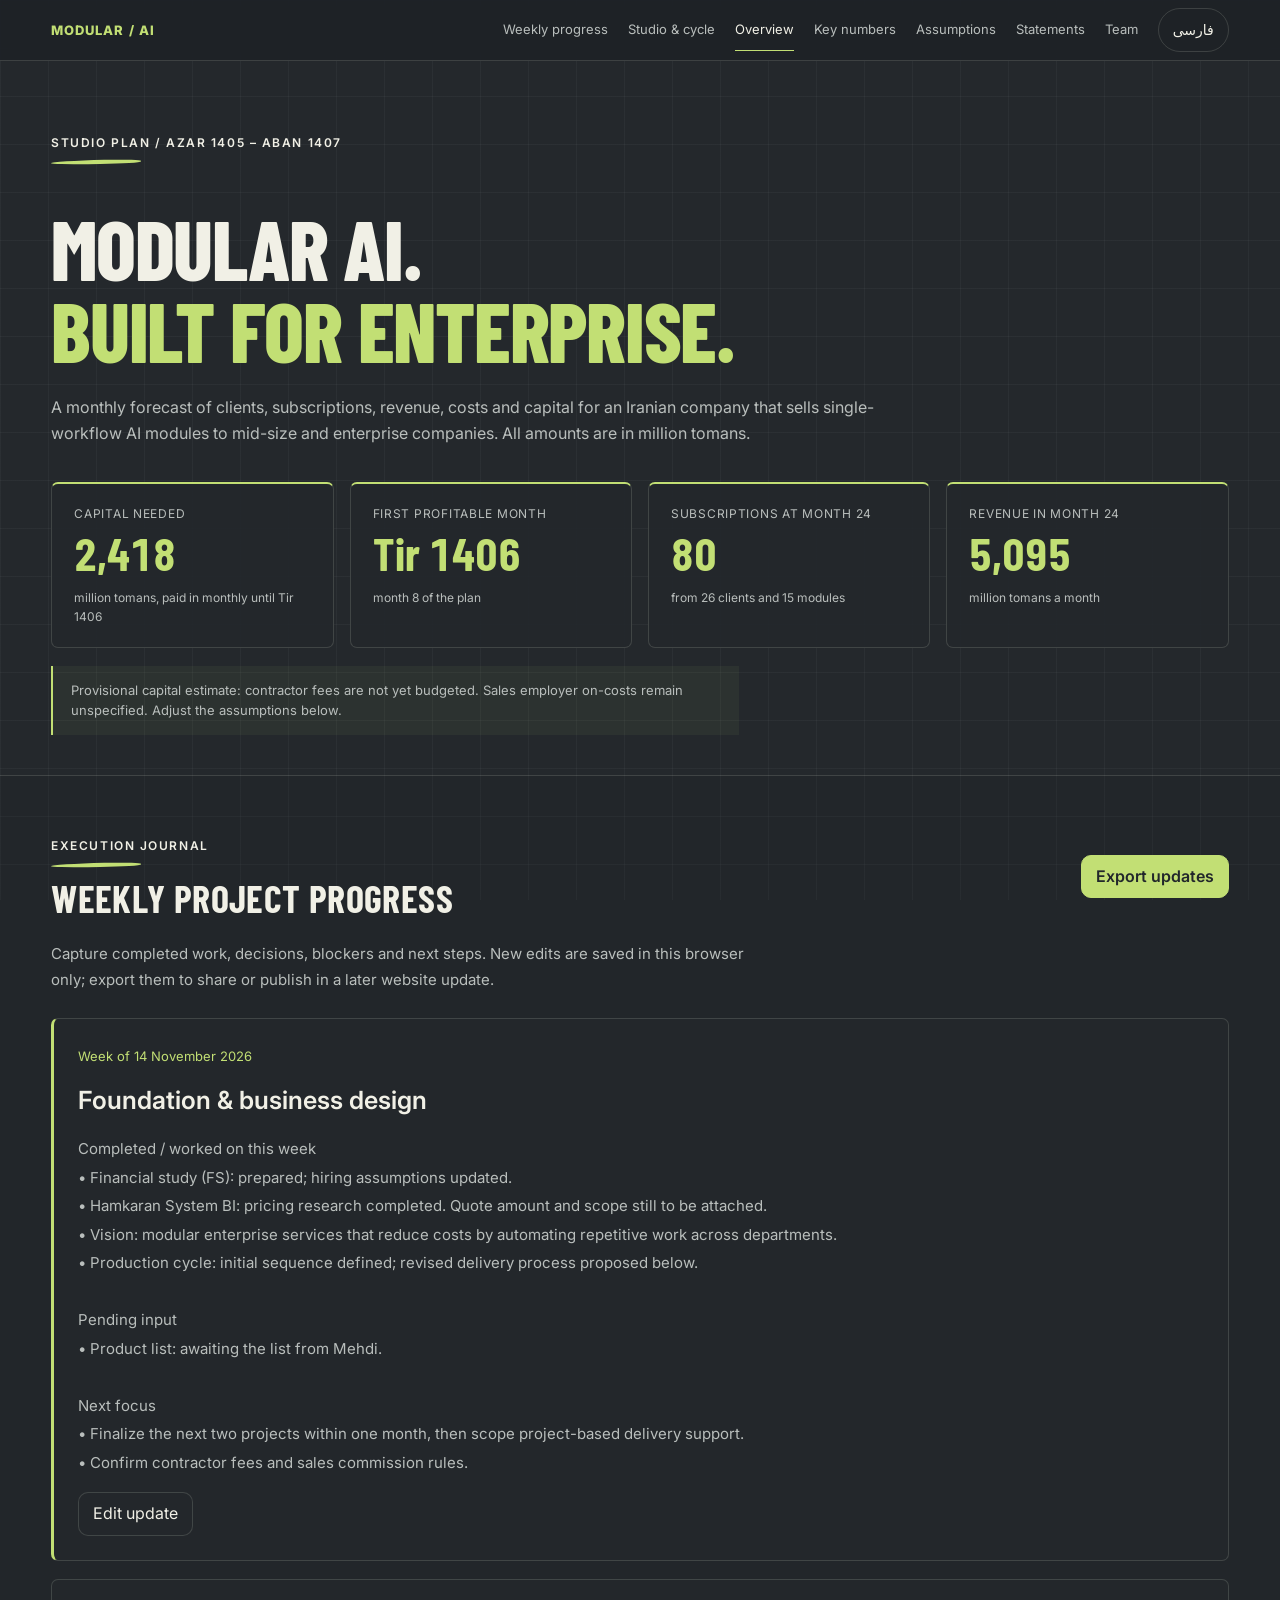
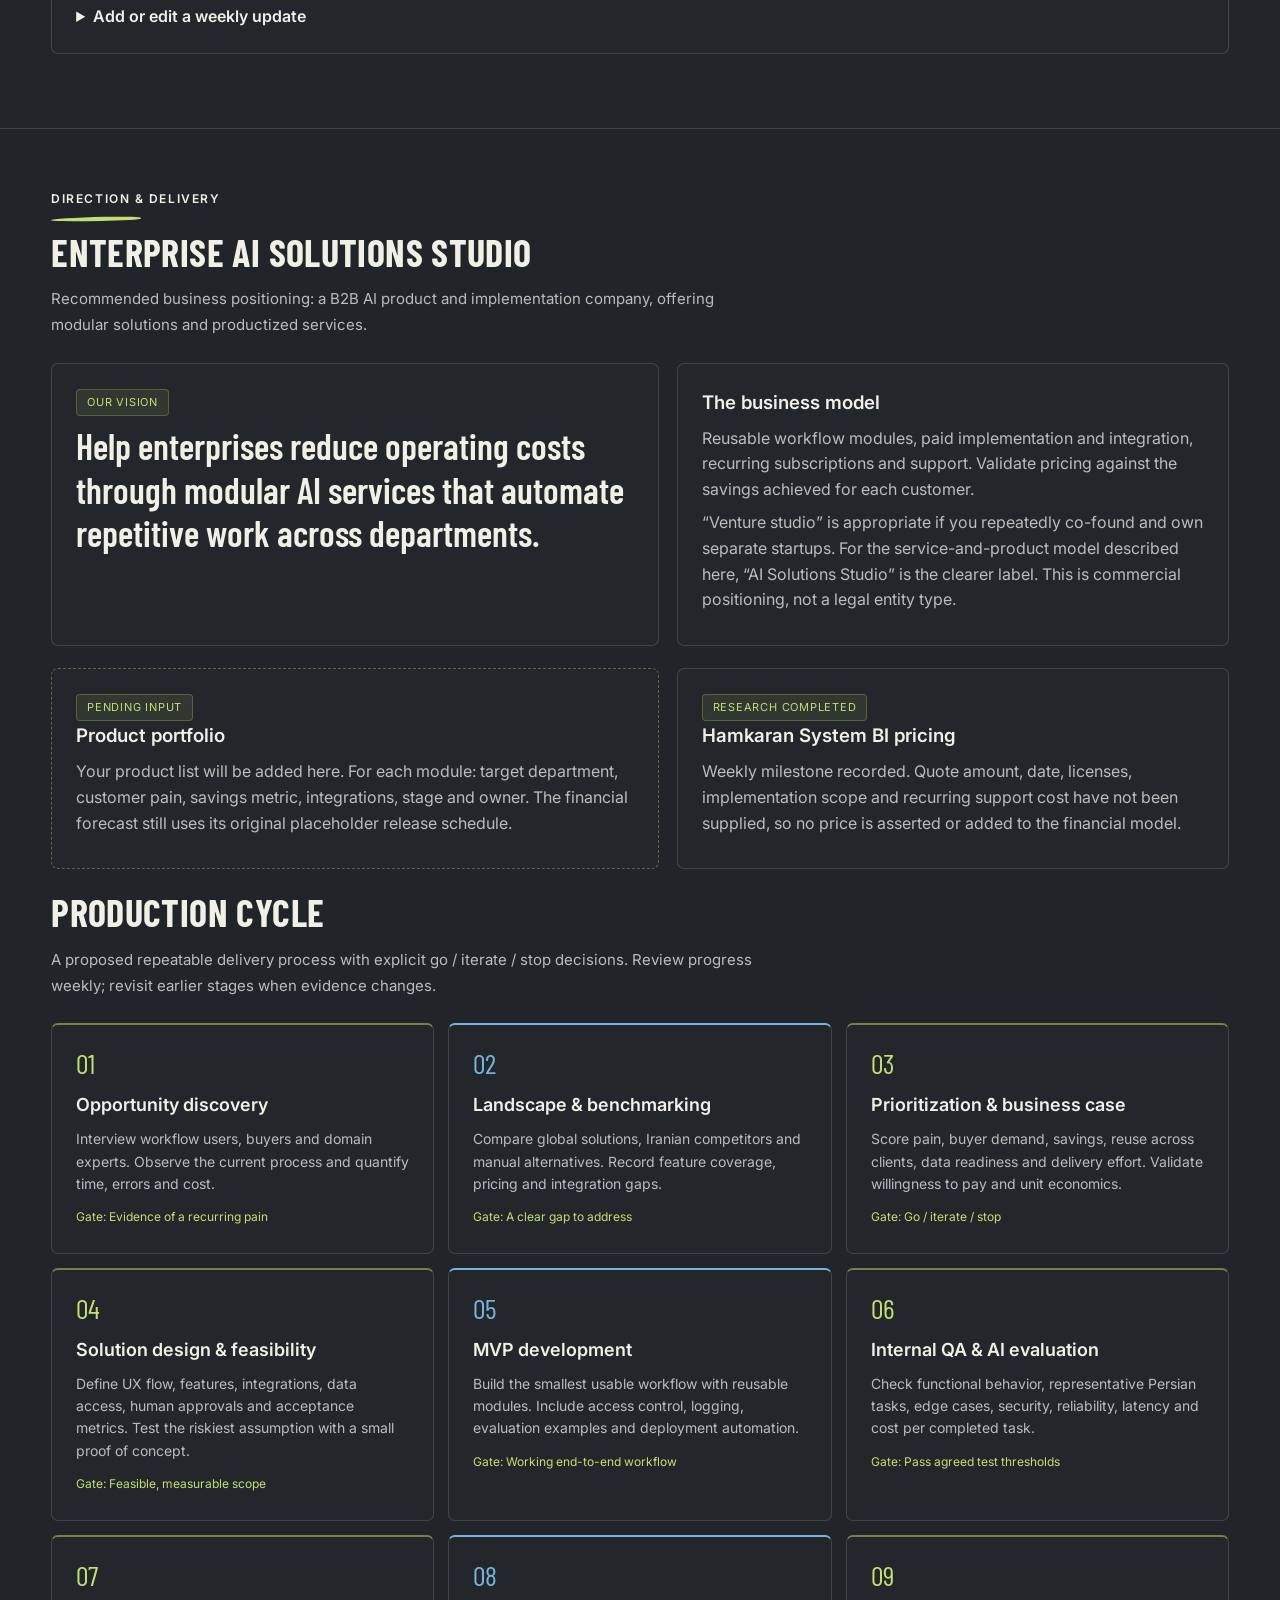
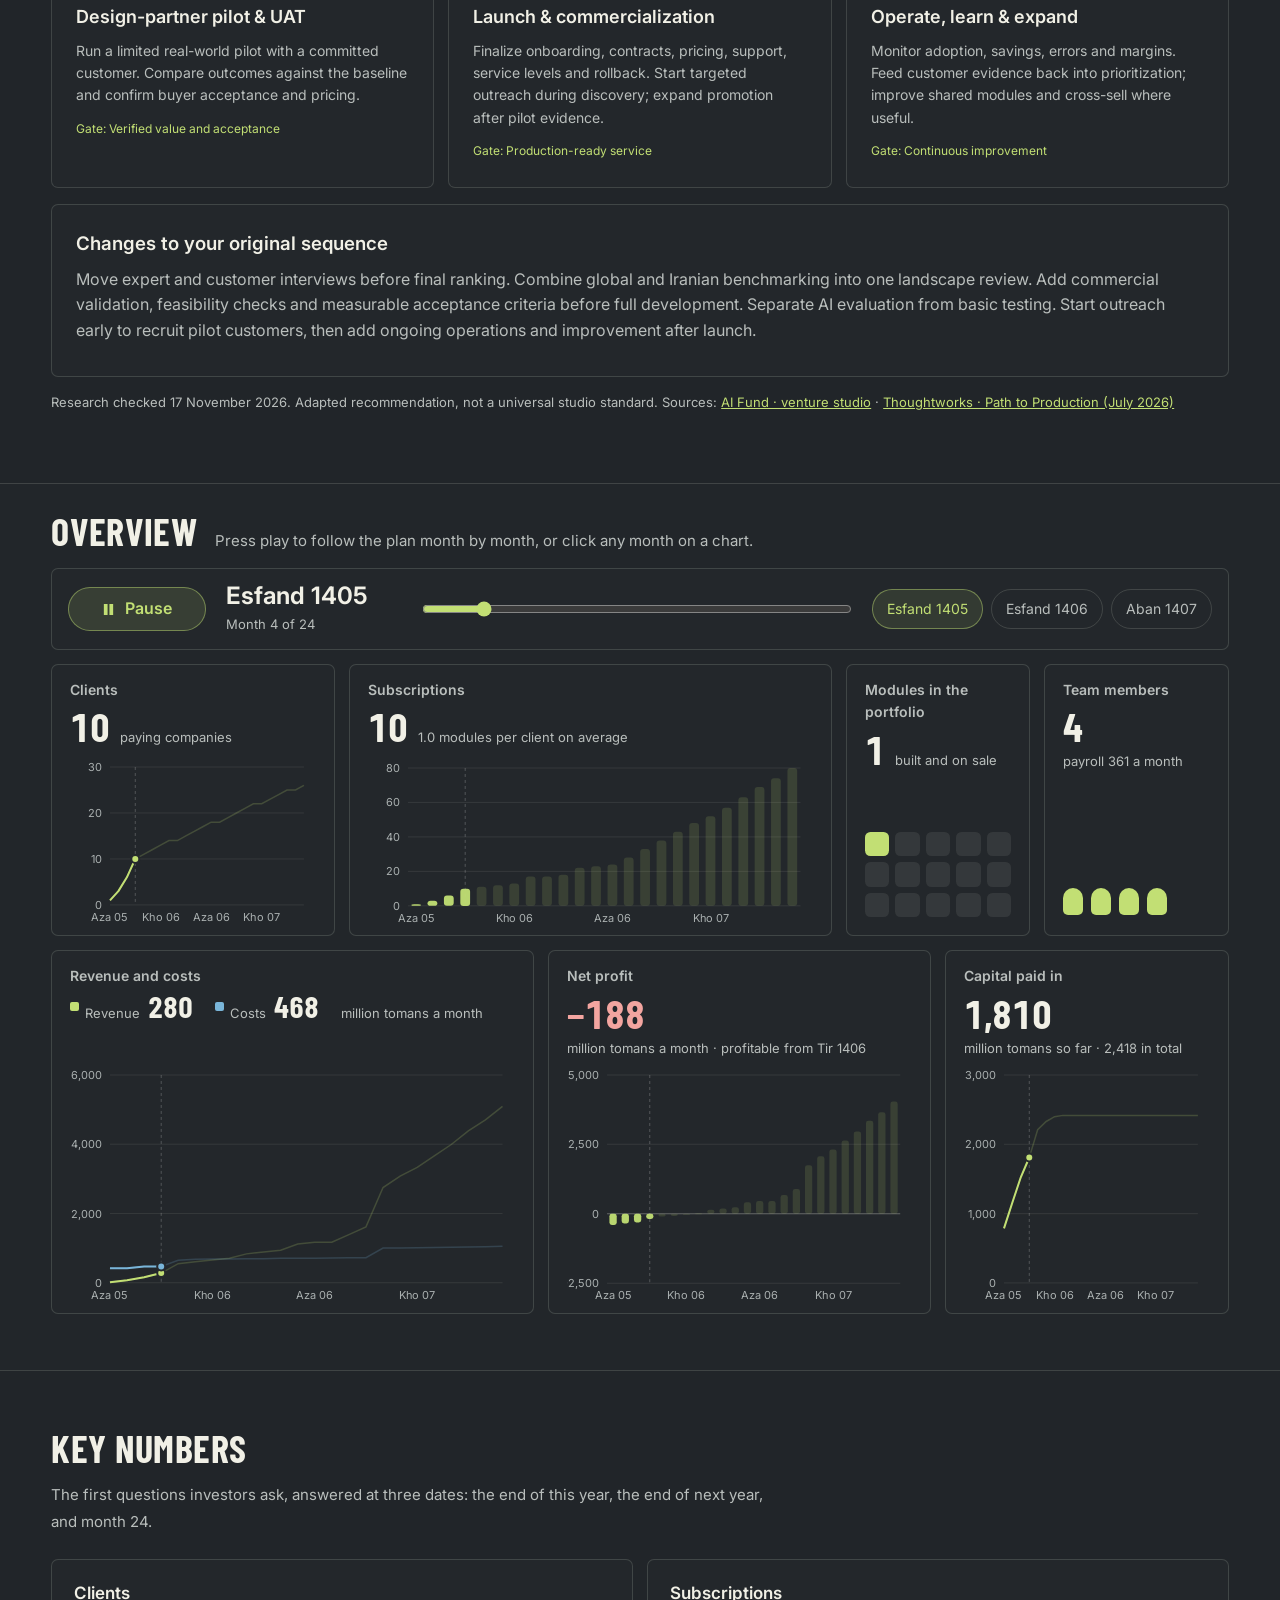
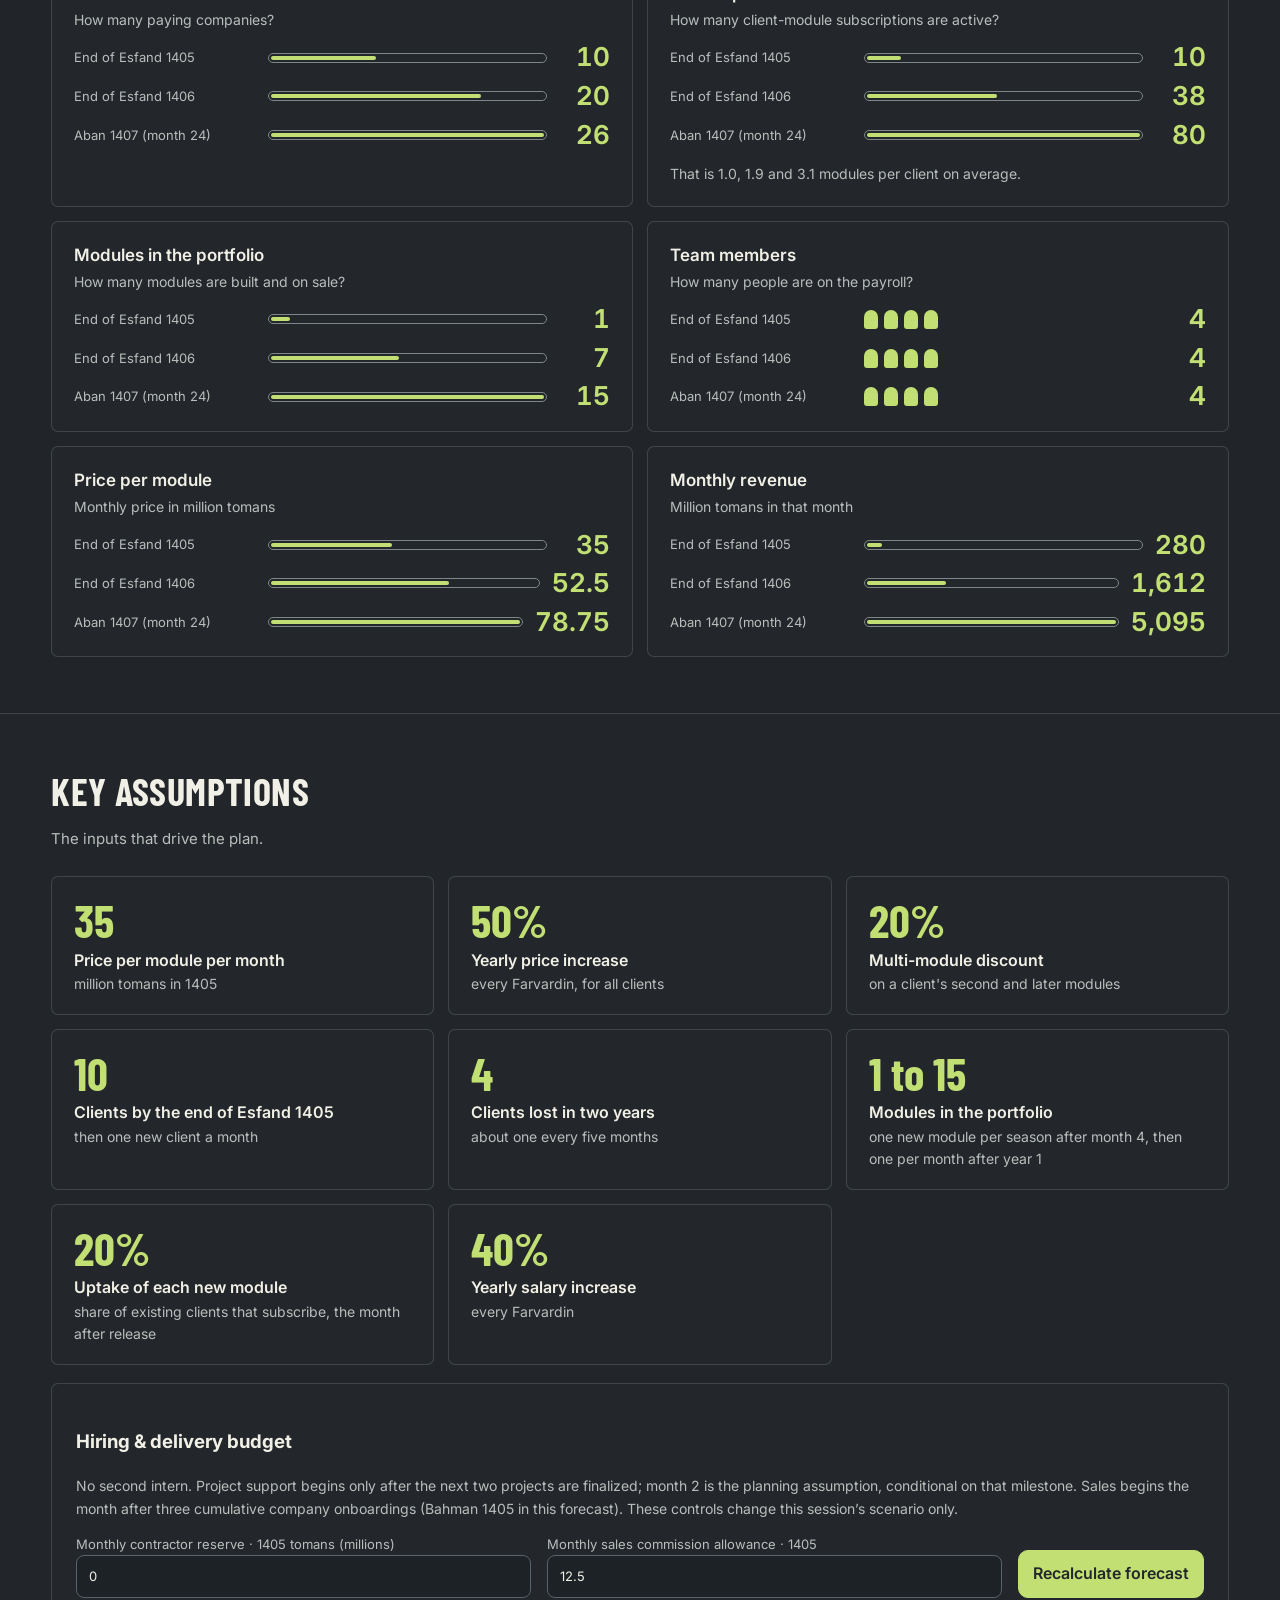
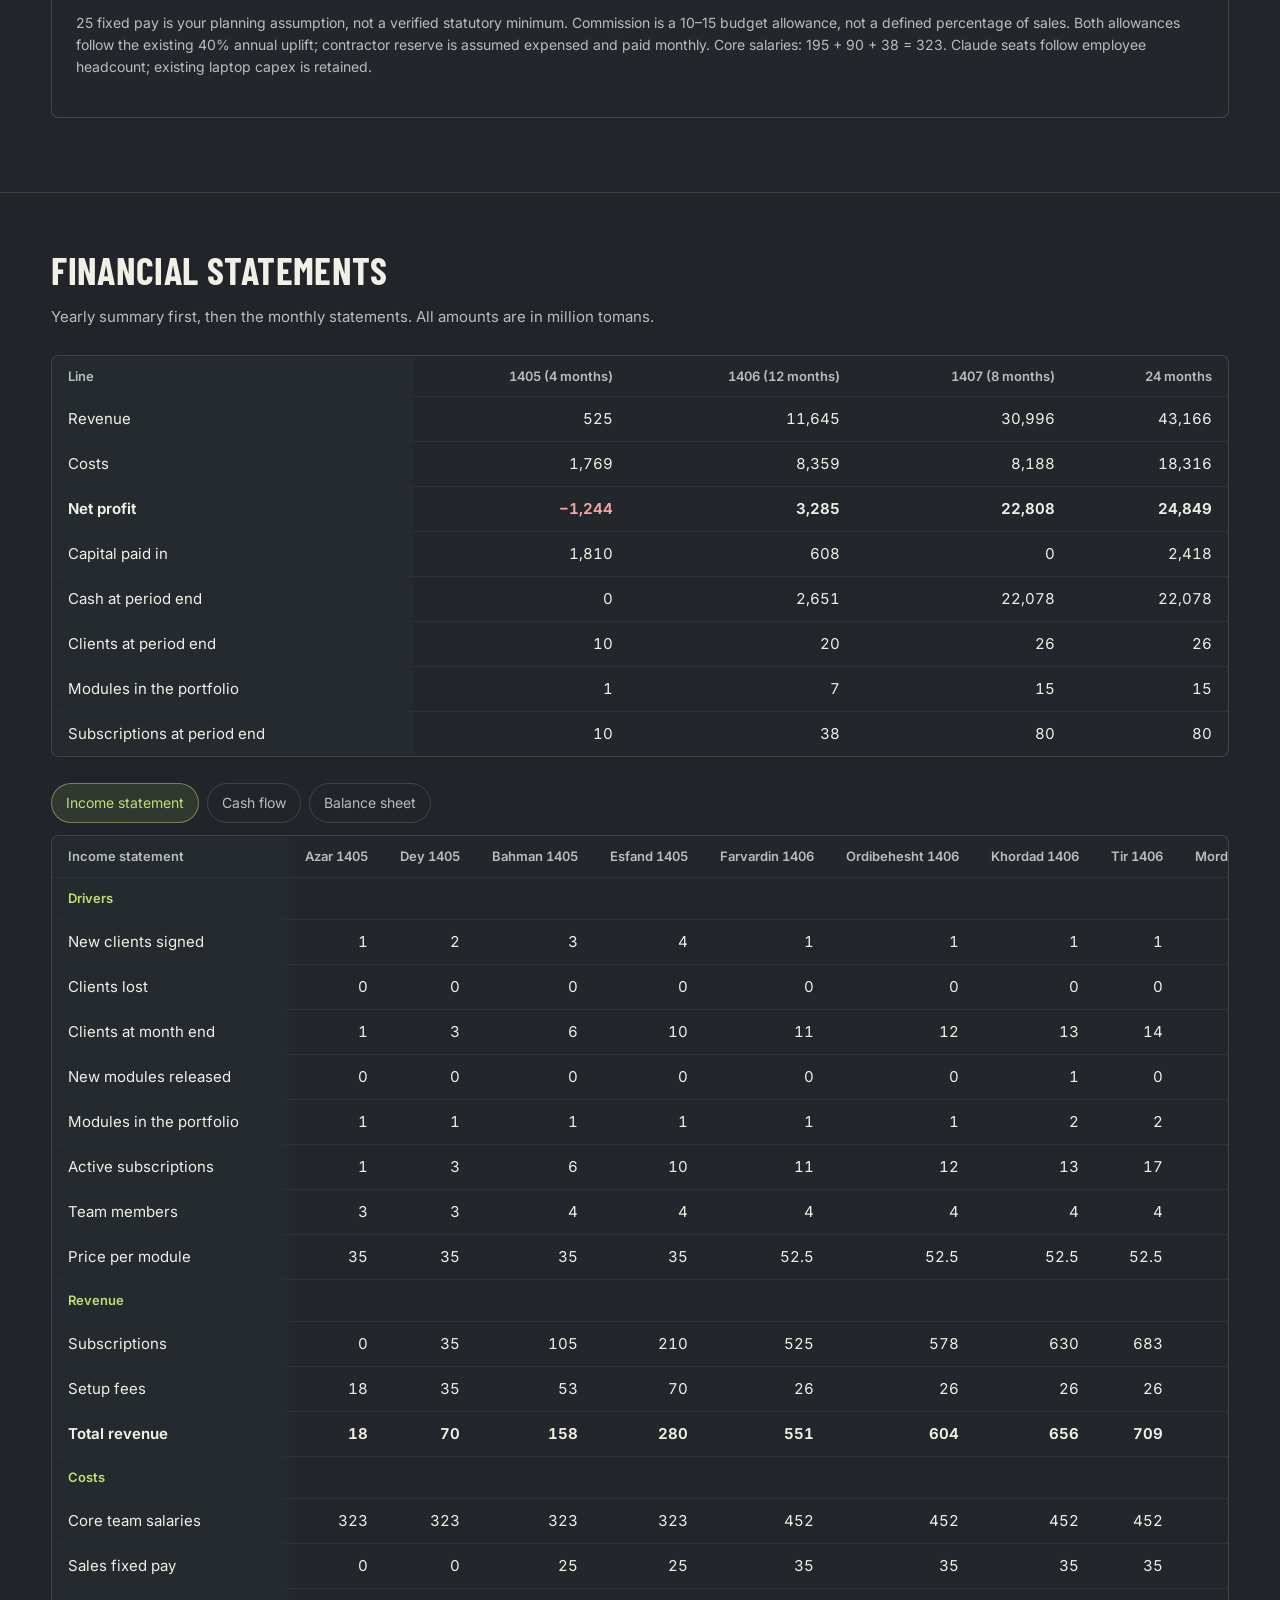
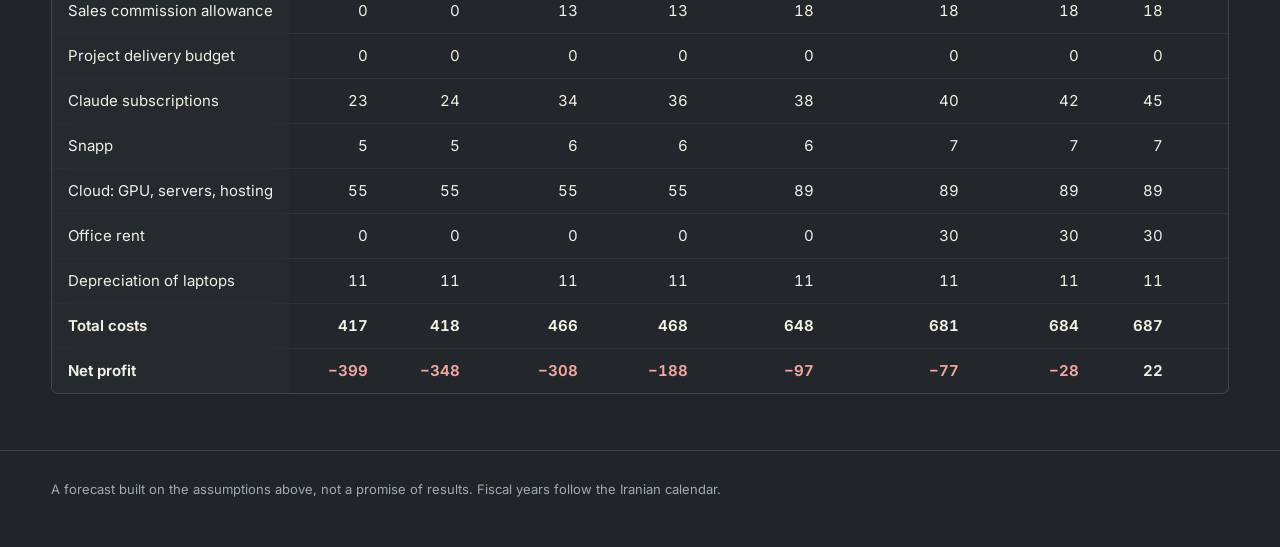
==== commit d8fc22b2: "Update financial dashboard style, weekly progress, studio cycle and hiring model" ====
--- a/financial-plan/index.html
+++ b/financial-plan/index.html
@@ -5,7 +5,7 @@
 <meta name="viewport" content="width=device-width, initial-scale=1">
 <title>Financial plan</title>
 <link rel="preconnect" href="https://fonts.googleapis.com">
-<link href="https://fonts.googleapis.com/css2?family=Vazirmatn:wght@400;600;700&display=swap" rel="stylesheet">
+<link href="https://fonts.googleapis.com/css2?family=Barlow+Condensed:wght@600;700;800&family=Inter:wght@400;500;600;700&family=Vazirmatn:wght@400;600;700;800&display=swap" rel="stylesheet">
 <style>
 :root{--bg:#09090a;--ink:#f1efea;--muted:#a5a199;--faint:#85817a;--accent:#ffa76b;--a:255,167,107;--glass:rgba(255,255,255,.035);--line:rgba(255,255,255,.08);--track:rgba(255,255,255,.07);--s1:#d17a41;--s2:#5b96d6}
 *{box-sizing:border-box}
@@ -142,22 +142,59 @@
 @media (max-width:760px){nav .wrap{flex-wrap:nowrap;overflow-x:auto;gap:0 18px;scrollbar-width:none}nav .wrap::-webkit-scrollbar{display:none}nav b{display:none}nav a,nav .lang{white-space:nowrap;flex:0 0 auto}section{padding:38px 0}.chips button,.tabs button{min-height:44px}}
 @media (max-width:680px){.ovgrid>.panel{grid-column:span 12!important}}
 @media (prefers-reduced-motion:reduce){*{transition:none!important;animation:none!important}html{scroll-behavior:auto}.reveal{opacity:1;transform:none}}
+
+/* Studio workspace additions follow the current theme until reference images are supplied. */
+button:focus-visible,a:focus-visible,input:focus-visible,textarea:focus-visible,summary:focus-visible{outline:2px solid var(--accent);outline-offset:4px}
+.studio-grid{display:grid;grid-template-columns:1.1fr 1fr;gap:18px;margin:22px 0}
+.studio-card,.week-card,.cycle-step,.editor{padding:24px;border:1px solid var(--line);border-radius:16px;background:var(--glass)}
+.studio-card h3,.week-card h3,.cycle-step h3{margin:0 0 8px;font-weight:600}
+.studio-card p,.cycle-step p{color:var(--muted);margin:8px 0}
+.vision{font-size:clamp(23px,2.4vw,34px);line-height:1.4;color:var(--ink)!important;max-width:40ch}
+.badge{display:inline-block;font-size:12px;letter-spacing:.03em;color:var(--accent);background:rgba(var(--a),.09);border:1px solid rgba(var(--a),.25);padding:4px 10px;border-radius:30px}
+.section-tools{display:flex;align-items:center;justify-content:space-between;gap:16px;flex-wrap:wrap;margin-bottom:20px}
+.section-tools h2{margin:0}.section-tools button,.editor button,.week-card button{min-height:42px;padding:8px 14px;border:1px solid var(--line);border-radius:10px;background:var(--glass);color:var(--ink)}
+.week-card{margin-bottom:16px}.week-card time{color:var(--accent);font-size:13px}.week-card .summary{font-size:20px;margin:12px 0}.week-body{white-space:pre-wrap;color:var(--muted)}
+.editor{margin:18px 0}.editor summary{cursor:pointer;font-weight:600}.form-grid{display:grid;grid-template-columns:1fr 2fr;gap:16px;margin:20px 0 14px}.form-grid .full{grid-column:1/-1}
+.editor input,.editor textarea,.budget-input{width:100%;background:#141415;color:var(--ink);border:1px solid #55514b;border-radius:8px;padding:10px 12px;font:inherit}.editor textarea{min-height:180px;resize:vertical}.editor label{color:var(--muted)}
+.cycle{display:grid;grid-template-columns:repeat(3,minmax(0,1fr));gap:14px;padding:0;list-style:none;counter-reset:cycle}.cycle-step{counter-increment:cycle}.cycle-step:before{content:counter(cycle,decimal-leading-zero);display:block;color:var(--accent);font-size:13px;margin-bottom:14px}.cycle-step h3{font-size:18px}.cycle-step small{color:var(--accent)}
+.source-links{font-size:13px;color:var(--muted)}.source-links a,.studio-card a{color:var(--accent)}.forecast-status{padding:14px 18px;border-inline-start:2px solid var(--accent);background:rgba(var(--a),.05)}
+.budget-form{display:flex;flex-wrap:wrap;align-items:end;gap:16px}.budget-form label{flex:1;min-width:200px;margin:0}.budget-form button{min-height:48px}.empty-state{border:1px dashed rgba(var(--a),.35)}
+@media(max-width:900px){.cycle{grid-template-columns:repeat(2,minmax(0,1fr))}.studio-grid{grid-template-columns:1fr}}
+@media(max-width:600px){.cycle,.form-grid{grid-template-columns:1fr}.studio-card,.week-card,.cycle-step,.editor{padding:18px}.form-grid .full{grid-column:auto}}
+
+/* Visual direction: user's style-ref-1 and style-ref-2. */
+:root{--bg:#24282c;--ink:#f1f0e6;--muted:#b9bebc;--faint:#a3aba9;--accent:#c2df74;--a:194,223,116;--glass:rgba(36,40,44,.94);--line:rgba(231,237,222,.15);--track:rgba(231,237,222,.09);--s1:#c2df74;--s2:#79b5d9}
+body{font-family:Inter,system-ui,sans-serif;background-color:var(--bg);background-image:linear-gradient(rgba(212,220,220,.045) 1px,transparent 1px),linear-gradient(90deg,rgba(212,220,220,.045) 1px,transparent 1px);background-size:48px 48px;background-attachment:fixed}
+.wrap{max-width:1480px;padding-inline:clamp(20px,4vw,64px)}
+nav{background:rgba(31,35,39,.96);backdrop-filter:blur(12px)}nav .wrap{gap:4px 20px}nav b{font-weight:800;letter-spacing:.08em;font-size:13px}nav a{font-size:13px}
+header.hero{padding:68px 0 40px}.hero h1{font-family:'Barlow Condensed',Impact,'Arial Narrow',sans-serif;font-weight:800;font-size:clamp(48px,6.5vw,96px);line-height:.98;letter-spacing:-.015em;max-width:24ch;margin:34px 0 24px}.hero h1 span{color:var(--accent)}.hero p{font-size:16px;max-width:86ch}.hero .forecast-status{font-size:13px;margin-top:18px}
+.eyebrow{color:var(--ink);font-size:12px;letter-spacing:.13em;position:relative;padding-bottom:12px;margin-bottom:10px;display:inline-block}.eyebrow:after{content:'';position:absolute;bottom:0;inset-inline-start:0;width:90px;height:4px;background:var(--accent);border-radius:65% 40% 50% 45%;transform:rotate(-1deg)}
+h2,.teamhead h1{font-family:'Barlow Condensed',Impact,'Arial Narrow',sans-serif;text-transform:uppercase;letter-spacing:.01em;font-weight:700}h2{font-size:38px;line-height:1.15;margin-bottom:12px}.teamhead h1{font-size:64px}
+.tile,.metric,.panel,.atile,.person,.ctrl,.chart,.scroll,.studio-card,.week-card,.cycle-step,.editor{border-radius:7px;box-shadow:none}.tile{border-top:2px solid var(--accent);padding:20px 22px}.tile .v,.atile .big,.person .sal{font-family:'Barlow Condensed',Impact,sans-serif;color:var(--accent);font-size:46px;font-weight:700;line-height:1.1}.tile .k{text-transform:uppercase;letter-spacing:.06em;font-size:12px}.tile .u{margin-top:10px;font-size:12px}.tiles{gap:16px;margin-top:36px}
+section{padding:56px 0;background:rgba(30,34,38,.22)}section:nth-of-type(even){background:rgba(30,34,38,.45)}.lead{font-size:15px;line-height:1.75}.bar .t{height:10px;background:transparent;border:1px solid #7e8787;padding:2px;border-radius:12px}.bar .f{height:4px}.bar .n{color:var(--accent)}.bar .d{font-size:13px}.pv b{font-family:'Barlow Condensed',Impact,sans-serif;font-size:40px}.neg{color:#f3a5a0}.person .sal{margin-top:16px}.avatar{border:1px solid rgba(var(--a),.35);background:rgba(var(--a),.04);border-radius:10px}
+.studio-card h3,.week-card h3,.cycle-step h3{color:var(--ink)}.vision{font-family:'Barlow Condensed',Impact,sans-serif;font-weight:600;font-size:36px!important;line-height:1.2!important}.cycle-step{border-top:2px solid rgba(var(--a),.5)}.cycle-step:before{font-family:'Barlow Condensed',Impact,sans-serif;font-size:28px;line-height:1}.cycle-step p{font-size:14px}.cycle-step small{font-size:12px}.cycle-step:nth-child(3n+2){border-top-color:var(--s2)}.cycle-step:nth-child(3n+2):before{color:var(--s2)}
+.week-card{border-inline-start:3px solid var(--accent)}.week-body{line-height:1.9;font-size:15px}.week-card .summary{font-size:25px}.badge{border-radius:4px;text-transform:uppercase;font-size:11px;letter-spacing:.07em}.editor input,.editor textarea,.budget-input{background:#1d2226;border-color:#596266}th:first-child,td:first-child{background:#252a2e}.tip{background:#1c2226}.editor button[type=submit],.section-tools button{background:var(--accent);color:#22272b;border-color:var(--accent);font-weight:600}.source-links{line-height:1.9}footer{background:#202529}
+html[lang=fa] h1,html[lang=fa] h2,html[lang=fa] .vision,html[lang=fa] .tile .v,html[lang=fa] .atile .big,html[lang=fa] .person .sal,html[lang=fa] .pv b{font-family:Vazirmatn,Tahoma,sans-serif;letter-spacing:0;line-height:1.5}html[lang=fa] .hero h1{font-size:clamp(36px,4.5vw,68px)}html[lang=fa] h2{font-size:28px}html[lang=fa] .vision{font-size:28px!important}html[lang=fa] .tile .v{font-size:34px}
+@media(max-width:760px){header.hero{padding-top:40px}.hero h1{font-size:clamp(44px,9vw,68px);line-height:1.02}.wrap{padding-inline:20px}.tiles{grid-template-columns:repeat(2,minmax(0,1fr));gap:10px}.tile{padding:16px}.tile .v{font-size:36px}.tile .u{font-size:11px}h2{font-size:32px}.vision{font-size:30px!important}.teamhead h1{font-size:48px}}
+@media(max-width:420px){.tiles{grid-template-columns:1fr 1fr}.tile .v{font-size:30px}.tile .k{font-size:10px}}
 </style>
 </head>
 <body>
-<canvas id="net" aria-hidden="true"></canvas>
+
 <div id="app">
-  <nav><div class="wrap"><b data-t="brand"></b><a href="#overview" data-t="navOverview"></a><a href="#glance" data-t="navGlance"></a><a href="#assumptions" data-t="navAssum"></a><a href="#statements" data-t="navStatements"></a><a href="#team" data-t="navTeam"></a><button class="lang" type="button" data-lang></button></div></nav>
+  <nav><div class="wrap"><b data-t="brand"></b><a href="#progress" data-t="navProgress"></a><a href="#studio" data-t="navStudio"></a><a href="#overview" data-t="navOverview"></a><a href="#glance" data-t="navGlance"></a><a href="#assumptions" data-t="navAssum"></a><a href="#statements" data-t="navStatements"></a><a href="#team" data-t="navTeam"></a><button class="lang" type="button" data-lang></button></div></nav>
   <div id="view-plan">
     <header class="hero"><div class="wrap">
       <div class="eyebrow" data-t="eyebrow"></div>
       <h1 id="title"></h1>
       <p id="intro"></p>
-      <div class="tiles" id="tiles"></div>
+      <div class="tiles" id="tiles"></div><p class="note forecast-status" id="forecast-status"></p>
     </div></header>
+    <section id="progress"><div class="wrap" id="progress-content"></div></section>
+    <section id="studio"><div class="wrap" id="studio-content"></div></section>
     <section id="overview"><div class="wrap"><div class="sechead"><h2 data-t="navOverview"></h2><p class="lead" data-t="ovLead"></p></div><div id="ovbox"></div></div></section>
     <section id="glance"><div class="wrap"><h2 data-t="navGlance"></h2><p class="lead" data-t="glanceLead"></p><div class="glance" id="glancegrid"></div></div></section>
-    <section id="assumptions"><div class="wrap"><h2 data-t="assumH"></h2><p class="lead" data-t="assumLead"></p><div class="kgrid" id="kgrid"></div></div></section>
+    <section id="assumptions"><div class="wrap"><h2 data-t="assumH"></h2><p class="lead" data-t="assumLead"></p><div class="kgrid" id="kgrid"></div><div id="staffing-controls"></div></div></section>
     <section id="statements"><div class="wrap"><h2 data-t="stH"></h2><p class="lead" data-t="stLead"></p>
       <div class="scroll"><table id="ytable"></table></div>
       <div class="tabs" id="tabs"></div>
@@ -172,9 +209,45 @@
 </div>
 <script>
 const PLAN_DATA = {"title":{"en":"Modular AI solutions for enterprises: two-year financial plan","fa":"راهکارهای ماژولار هوش مصنوعی برای سازمان‌ها: برنامه مالی دوساله"},"intro":{"en":"A monthly forecast of clients, subscriptions, revenue, costs and capital for an Iranian company that sells single-workflow AI modules to mid-size and enterprise companies. All amounts are in million tomans.","fa":"پیش‌بینی ماهانه مشتریان، اشتراک‌ها، درآمد، هزینه و سرمایه برای شرکتی ایرانی که ماژول‌های هوش مصنوعی تک‌فرایندی را به شرکت‌های متوسط و بزرگ می‌فروشد. همه مبالغ به میلیون تومان است."},"rows":[{"m":"Azar 1405","mf":"آذر ۱۴۰۵","new":1,"lost":0,"cl":1,"rel":0,"cat":1,"subs":1,"team":4,"price":35,"sub_rev":0,"setup":17.5,"rev":17.5,"sal":361,"hs":0,"payroll":361,"claude":30,"snapp":5,"cloud":55,"rent":0,"dep":11.11111111111111,"cost":462.1111111111111,"profit":-444.6111111111111,"cash_in":17.5,"cash_cost":-451,"capex":-400,"ncf":-833.5,"inj":833.5,"cash":0,"ar":0,"fa":388.8888888888889,"assets":388.8888888888889,"capcum":833.5,"re":-444.6111111111111},{"m":"Dey 1405","mf":"دی ۱۴۰۵","new":2,"lost":0,"cl":3,"rel":0,"cat":1,"subs":3,"team":4,"price":35,"sub_rev":35,"setup":35,"rev":70,"sal":361,"hs":0,"payroll":361,"claude":31.78389283077886,"snapp":5.297315471796477,"cloud":55,"rent":0,"dep":11.11111111111111,"cost":464.19231941368645,"profit":-394.19231941368645,"cash_in":35,"cash_cost":-453.08120830257536,"capex":0,"ncf":-418.08120830257536,"inj":418.08120830257536,"cash":0,"ar":35,"fa":377.77777777777777,"assets":412.77777777777777,"capcum":1251.5812083025753,"re":-838.8034305247975},{"m":"Bahman 1405","mf":"بهمن ۱۴۰۵","new":3,"lost":0,"cl":6,"rel":0,"cat":1,"subs":6,"team":4,"price":35,"sub_rev":105,"setup":52.5,"rev":157.5,"sal":361,"hs":0,"payroll":361,"claude":33.67386144928119,"snapp":5.612310241546865,"cloud":55,"rent":0,"dep":11.11111111111111,"cost":466.3972828019391,"profit":-308.8972828019391,"cash_in":87.5,"cash_cost":-455.28617169082804,"capex":0,"ncf":-367.78617169082804,"inj":367.78617169082804,"cash":0,"ar":105,"fa":366.6666666666667,"assets":471.6666666666667,"capcum":1619.3673799934033,"re":-1147.7007133267366},{"m":"Esfand 1405","mf":"اسفند ۱۴۰۵","new":4,"lost":0,"cl":10,"rel":0,"cat":1,"subs":10,"team":4,"price":35,"sub_rev":210,"setup":70,"rev":280,"sal":361,"hs":0,"payroll":361,"claude":35.67621345008163,"snapp":5.946035575013605,"cloud":55,"rent":0,"dep":11.11111111111111,"cost":468.7333601362063,"profit":-188.73336013620627,"cash_in":175,"cash_cost":-457.6222490250952,"capex":0,"ncf":-282.6222490250952,"inj":282.6222490250952,"cash":0,"ar":210,"fa":355.55555555555554,"assets":565.5555555555555,"capcum":1901.9896290184986,"re":-1336.434073462943},{"m":"Farvardin 1406","mf":"فروردین ۱۴۰۶","new":1,"lost":0,"cl":11,"rel":0,"cat":1,"subs":11,"team":4,"price":52.5,"sub_rev":525,"setup":26.25,"rev":551.25,"sal":505.4,"hs":0,"payroll":505.4,"claude":37.79763149684619,"snapp":6.299605249474366,"cloud":88.5,"rent":0,"dep":11.11111111111111,"cost":649.1083478574316,"profit":-97.85834785743157,"cash_in":236.25,"cash_cost":-637.9972367463205,"capex":0,"ncf":-401.7472367463205,"inj":401.7472367463205,"cash":0,"ar":525,"fa":344.44444444444446,"assets":869.4444444444445,"capcum":2303.736865764819,"re":-1434.2924213203746},{"m":"Ordibehesht 1406","mf":"اردیبهشت ۱۴۰۶","new":1,"lost":0,"cl":12,"rel":0,"cat":1,"subs":12,"team":4,"price":52.5,"sub_rev":577.5,"setup":26.25,"rev":603.75,"sal":505.4,"hs":0,"payroll":505.4,"claude":40.04519562510103,"snapp":6.674199270850172,"cloud":88.5,"rent":30,"dep":11.11111111111111,"cost":681.7305060070622,"profit":-77.98050600706222,"cash_in":551.25,"cash_cost":-670.6193948959511,"capex":0,"ncf":-119.36939489595113,"inj":119.36939489595113,"cash":0,"ar":577.5,"fa":333.33333333333337,"assets":910.8333333333334,"capcum":2423.10626066077,"re":-1512.2729273274367},{"m":"Khordad 1406","mf":"خرداد ۱۴۰۶","new":1,"lost":0,"cl":13,"rel":1,"cat":2,"subs":13,"team":5,"price":52.5,"sub_rev":630,"setup":26.25,"rev":656.25,"sal":505.4,"hs":84,"payroll":589.4,"claude":53.033008588991066,"snapp":7.0710678118654755,"cloud":88.5,"rent":30,"dep":11.11111111111111,"cost":779.1151875119676,"profit":-122.86518751196763,"cash_in":603.75,"cash_cost":-768.0040764008565,"capex":0,"ncf":-164.25407640085655,"inj":164.25407640085655,"cash":0,"ar":630,"fa":322.22222222222223,"assets":952.2222222222222,"capcum":2587.3603370616265,"re":-1635.1381148394044},{"m":"Tir 1406","mf":"تیر ۱۴۰۶","new":1,"lost":0,"cl":14,"rel":0,"cat":2,"subs":17,"team":5,"price":52.5,"sub_rev":682.5,"setup":26.25,"rev":708.75,"sal":505.4,"hs":84,"payroll":589.4,"claude":56.186515382875555,"snapp":7.491535384383408,"cloud":88.5,"rent":30,"dep":11.11111111111111,"cost":782.68916187837,"profit":-73.93916187836999,"cash_in":656.25,"cash_cost":-771.5780507672589,"capex":0,"ncf":-115.3280507672589,"inj":115.3280507672589,"cash":0,"ar":682.5,"fa":311.1111111111111,"assets":993.6111111111111,"capcum":2702.6883878288854,"re":-1709.0772767177743},{"m":"Mordad 1406","mf":"مرداد ۱۴۰۶","new":1,"lost":1,"cl":14,"rel":0,"cat":2,"subs":17,"team":5,"price":52.5,"sub_rev":808.5,"setup":26.25,"rev":834.75,"sal":505.4,"hs":84,"payroll":589.4,"claude":59.527539448807474,"snapp":7.937005259840997,"cloud":88.5,"rent":30,"dep":11.11111111111111,"cost":786.4756558197596,"profit":48.274344180240405,"cash_in":708.75,"cash_cost":-775.3645447086485,"capex":0,"ncf":-66.61454470864851,"inj":66.61454470864851,"cash":0,"ar":808.5,"fa":300,"assets":1108.5,"capcum":2769.3029325375337,"re":-1660.802932537534},{"m":"Shahrivar 1406","mf":"شهریور ۱۴۰۶","new":1,"lost":0,"cl":15,"rel":1,"cat":3,"subs":18,"team":5,"price":52.5,"sub_rev":861,"setup":26.25,"rev":887.25,"sal":505.4,"hs":84,"payroll":589.4,"claude":63.06723114402859,"snapp":8.408964152537145,"cloud":88.5,"rent":30,"dep":11.11111111111111,"cost":790.4873064076768,"profit":96.76269359232322,"cash_in":834.75,"cash_cost":-779.3761952965657,"capex":0,"ncf":55.3738047034343,"inj":0,"cash":55.3738047034343,"ar":861,"fa":288.8888888888889,"assets":1205.2626935923233,"capcum":2769.3029325375337,"re":-1564.0402389452106},{"m":"Mehr 1406","mf":"مهر ۱۴۰۶","new":1,"lost":0,"cl":16,"rel":0,"cat":3,"subs":22,"team":5,"price":52.5,"sub_rev":913.5,"setup":26.25,"rev":939.75,"sal":505.4,"hs":84,"payroll":589.4,"claude":66.81740386052545,"snapp":8.908987181403393,"cloud":94.5,"rent":30,"dep":11.11111111111111,"cost":800.7375021530399,"profit":139.01249784696006,"cash_in":887.25,"cash_cost":-789.6263910419289,"capex":0,"ncf":97.62360895807115,"inj":0,"cash":152.99741366150545,"ar":913.5,"fa":277.77777777777777,"assets":1344.2751914392834,"capcum":2769.3029325375337,"re":-1425.0277410982505},{"m":"Aban 1406","mf":"آبان ۱۴۰۶","new":1,"lost":0,"cl":17,"rel":0,"cat":3,"subs":23,"team":5,"price":52.5,"sub_rev":1092,"setup":26.25,"rev":1118.25,"sal":505.4,"hs":84,"payroll":589.4,"claude":70.790573451127,"snapp":9.438743126816934,"cloud":94.5,"rent":30,"dep":11.11111111111111,"cost":805.240427689055,"profit":313.00957231094503,"cash_in":939.75,"cash_cost":-794.1293165779439,"capex":0,"ncf":145.62068342205612,"inj":0,"cash":298.61809708356157,"ar":1092,"fa":266.6666666666667,"assets":1657.2847637502284,"capcum":2769.3029325375337,"re":-1112.0181687873055},{"m":"Azar 1406","mf":"آذر ۱۴۰۶","new":1,"lost":0,"cl":18,"rel":1,"cat":4,"subs":24,"team":5,"price":52.5,"sub_rev":1144.5,"setup":26.25,"rev":1170.75,"sal":505.4,"hs":84,"payroll":589.4,"claude":75,"snapp":10,"cloud":94.5,"rent":30,"dep":11.11111111111111,"cost":810.0111111111111,"profit":360.73888888888894,"cash_in":1118.25,"cash_cost":-798.9,"capex":0,"ncf":319.35,"inj":0,"cash":617.9680970835616,"ar":1144.5,"fa":255.55555555555557,"assets":2018.0236526391172,"capcum":2769.3029325375337,"re":-751.2792798984166},{"m":"Dey 1406","mf":"دی ۱۴۰۶","new":1,"lost":1,"cl":18,"rel":1,"cat":5,"subs":28,"team":5,"price":52.5,"sub_rev":1144.5,"setup":26.25,"rev":1170.75,"sal":505.4,"hs":84,"payroll":589.4,"claude":79.45973207694715,"snapp":10.594630943592954,"cloud":94.5,"rent":30,"dep":11.11111111111111,"cost":815.0654741316512,"profit":355.6845258683488,"cash_in":1170.75,"cash_cost":-803.9543630205401,"capex":0,"ncf":366.7956369794599,"inj":0,"cash":984.7637340630215,"ar":1144.5,"fa":244.44444444444446,"assets":2373.708178507466,"capcum":2769.3029325375337,"re":-395.59475403006775},{"m":"Bahman 1406","mf":"بهمن ۱۴۰۶","new":1,"lost":0,"cl":19,"rel":1,"cat":6,"subs":33,"team":6,"price":52.5,"sub_rev":1365,"setup":26.25,"rev":1391.25,"sal":505.4,"hs":168,"payroll":673.4,"claude":101.02158434784357,"snapp":11.22462048309373,"cloud":94.5,"rent":30,"dep":11.11111111111111,"cost":921.2573159420484,"profit":469.9926840579516,"cash_in":1170.75,"cash_cost":-910.1462048309373,"capex":0,"ncf":260.60379516906266,"inj":0,"cash":1245.367529232084,"ar":1365,"fa":233.33333333333334,"assets":2843.7008625654175,"capcum":2769.3029325375337,"re":74.39793002788383},{"m":"Esfand 1406","mf":"اسفند ۱۴۰۶","new":1,"lost":0,"cl":20,"rel":1,"cat":7,"subs":38,"team":6,"price":52.5,"sub_rev":1585.5,"setup":26.25,"rev":1611.75,"sal":505.4,"hs":168,"payroll":673.4,"claude":107.0286403502449,"snapp":11.89207115002721,"cloud":94.5,"rent":30,"dep":11.11111111111111,"cost":927.9318226113832,"profit":683.8181773886168,"cash_in":1391.25,"cash_cost":-916.8207115002721,"capex":0,"ncf":474.42928849972793,"inj":0,"cash":1719.796817731812,"ar":1585.5,"fa":222.22222222222223,"assets":3527.5190399540343,"capcum":2769.3029325375337,"re":758.2161074165007},{"m":"Farvardin 1407","mf":"فروردین ۱۴۰۷","new":1,"lost":0,"cl":21,"rel":1,"cat":8,"subs":43,"team":6,"price":78.75,"sub_rev":2709,"setup":39.375,"rev":2748.375,"sal":707.56,"hs":235.19999999999996,"payroll":942.7599999999999,"claude":113.39289449053858,"snapp":12.599210498948732,"cloud":150.75,"rent":45,"dep":11.11111111111111,"cost":1275.6132161005983,"profit":1472.7617838994017,"cash_in":1624.875,"cash_cost":-1264.5021049894872,"capex":0,"ncf":360.3728950105128,"inj":0,"cash":2080.169712742325,"ar":2709,"fa":211.11111111111111,"assets":5000.280823853436,"capcum":2769.3029325375337,"re":2230.9778913159025},{"m":"Ordibehesht 1407","mf":"اردیبهشت ۱۴۰۷","new":1,"lost":0,"cl":22,"rel":1,"cat":9,"subs":48,"team":6,"price":78.75,"sub_rev":3039.75,"setup":39.375,"rev":3079.125,"sal":707.56,"hs":235.19999999999996,"payroll":942.7599999999999,"claude":120.13558687530309,"snapp":13.348398541700345,"cloud":150.75,"rent":45,"dep":11.11111111111111,"cost":1283.1050965281145,"profit":1796.0199034718855,"cash_in":2748.375,"cash_cost":-1271.9939854170034,"capex":0,"ncf":1476.3810145829966,"inj":0,"cash":3556.5507273253215,"ar":3039.75,"fa":200,"assets":6796.3007273253215,"capcum":2769.3029325375337,"re":4026.997794787788},{"m":"Khordad 1407","mf":"خرداد ۱۴۰۷","new":1,"lost":1,"cl":22,"rel":1,"cat":10,"subs":52,"team":6,"price":78.75,"sub_rev":3291.75,"setup":39.375,"rev":3331.125,"sal":707.56,"hs":235.19999999999996,"payroll":942.7599999999999,"claude":127.27922061357856,"snapp":14.142135623730951,"cloud":150.75,"rent":45,"dep":11.11111111111111,"cost":1291.0424673484206,"profit":2040.0825326515794,"cash_in":3079.125,"cash_cost":-1279.9313562373095,"capex":0,"ncf":1799.1936437626905,"inj":0,"cash":5355.7443710880125,"ar":3291.75,"fa":188.88888888888889,"assets":8836.383259976901,"capcum":2769.3029325375337,"re":6067.0803274393675},{"m":"Tir 1407","mf":"تیر ۱۴۰۷","new":1,"lost":0,"cl":23,"rel":1,"cat":11,"subs":57,"team":6,"price":78.75,"sub_rev":3622.5,"setup":39.375,"rev":3661.875,"sal":707.56,"hs":235.19999999999996,"payroll":942.7599999999999,"claude":134.84763691890134,"snapp":14.983070768766815,"cloud":150.75,"rent":45,"dep":11.11111111111111,"cost":1299.4518187987792,"profit":2362.423181201221,"cash_in":3331.125,"cash_cost":-1288.340707687668,"capex":0,"ncf":2042.784292312332,"inj":0,"cash":7398.528663400344,"ar":3622.5,"fa":177.77777777777777,"assets":11198.806441178122,"capcum":2769.3029325375337,"re":8429.503508640588},{"m":"Mordad 1407","mf":"مرداد ۱۴۰۷","new":1,"lost":0,"cl":24,"rel":1,"cat":12,"subs":63,"team":6,"price":78.75,"sub_rev":3953.25,"setup":39.375,"rev":3992.625,"sal":707.56,"hs":235.19999999999996,"payroll":942.7599999999999,"claude":142.86609467713797,"snapp":15.874010519681995,"cloud":150.75,"rent":45,"dep":11.11111111111111,"cost":1308.361216307931,"profit":2684.263783692069,"cash_in":3661.875,"cash_cost":-1297.25010519682,"capex":0,"ncf":2364.62489480318,"inj":0,"cash":9763.153558203525,"ar":3953.25,"fa":166.66666666666669,"assets":13883.070224870191,"capcum":2769.3029325375337,"re":11113.767292332657},{"m":"Shahrivar 1407","mf":"شهریور ۱۴۰۷","new":1,"lost":0,"cl":25,"rel":1,"cat":13,"subs":69,"team":6,"price":78.75,"sub_rev":4347,"setup":39.375,"rev":4386.375,"sal":707.56,"hs":235.19999999999996,"payroll":942.7599999999999,"claude":151.36135474566862,"snapp":16.81792830507429,"cloud":150.75,"rent":45,"dep":11.11111111111111,"cost":1317.8003941618538,"profit":3068.5746058381465,"cash_in":3992.625,"cash_cost":-1306.6892830507427,"capex":0,"ncf":2685.9357169492573,"inj":0,"cash":12449.089275152783,"ar":4347,"fa":155.55555555555557,"assets":16951.644830708337,"capcum":2769.3029325375337,"re":14182.341898170804},{"m":"Mehr 1407","mf":"مهر ۱۴۰۷","new":1,"lost":1,"cl":25,"rel":1,"cat":14,"subs":74,"team":6,"price":78.75,"sub_rev":4662,"setup":39.375,"rev":4701.375,"sal":707.56,"hs":235.19999999999996,"payroll":942.7599999999999,"claude":160.36176926526107,"snapp":17.817974362806787,"cloud":150.75,"rent":45,"dep":11.11111111111111,"cost":1327.800854739179,"profit":3373.574145260821,"cash_in":4386.375,"cash_cost":-1316.6897436280678,"capex":0,"ncf":3069.685256371932,"inj":0,"cash":15518.774531524716,"ar":4662,"fa":144.44444444444446,"assets":20325.21897596916,"capcum":2769.3029325375337,"re":17555.916043431625},{"m":"Aban 1407","mf":"آبان ۱۴۰۷","new":1,"lost":0,"cl":26,"rel":1,"cat":15,"subs":80,"team":6,"price":78.75,"sub_rev":5055.75,"setup":39.375,"rev":5095.125,"sal":707.56,"hs":235.19999999999996,"payroll":942.7599999999999,"claude":169.89737628270484,"snapp":18.87748625363387,"cloud":159.75,"rent":45,"dep":11.11111111111111,"cost":1347.3959736474496,"profit":3747.72902635255,"cash_in":4701.375,"cash_cost":-1336.2848625363386,"capex":0,"ncf":3365.0901374636614,"inj":0,"cash":18883.864668988375,"ar":5055.75,"fa":133.33333333333337,"assets":24072.948002321707,"capcum":2769.3029325375337,"re":21303.645069784176}],"years":[{"rev":525,"cost":1861.434073462943,"profit":-1336.434073462943,"inj":1901.9896290184986,"cash":0,"cl":10,"cat":1,"subs":10},{"rev":11644.5,"cost":9549.849819120556,"profit":2094.6501808794437,"inj":867.3133035190356,"cash":1719.796817731812,"cl":20,"cat":7,"subs":38},{"rev":30996,"cost":10450.571037632326,"profit":20545.428962367674,"inj":0,"cash":18883.864668988375,"cl":26,"cat":15,"subs":80},{"rev":43165.5,"cost":21861.854930215824,"profit":21303.645069784176,"inj":2769.302932537534,"cash":18883.864668988375,"cl":26,"cat":15,"subs":80}],"kpi":{"capital":2769.3029325375337,"last_inj":"Mordad 1406","last_inj_fa":"مرداد ۱۴۰۶","first_profit":"Mordad 1406","first_profit_fa":"مرداد ۱۴۰۶"},"team":[{"role":{"en":"Team lead","fa":"سرپرست تیم"},"start":{"en":"Azar 1405","fa":"آذر ۱۴۰۵"},"s":[195,273,382.19999999999993]},{"role":{"en":"AI engineer","fa":"مهندس هوش مصنوعی"},"start":{"en":"Azar 1405","fa":"آذر ۱۴۰۵"},"s":[90,125.99999999999999,176.39999999999998]},{"role":{"en":"Intern","fa":"کارآموز"},"start":{"en":"Azar 1405","fa":"آذر ۱۴۰۵"},"s":[38,53.199999999999996,74.47999999999999]},{"role":{"en":"Intern","fa":"کارآموز"},"start":{"en":"Azar 1405","fa":"آذر ۱۴۰۵"},"s":[38,53.199999999999996,74.47999999999999]},{"role":{"en":"Delivery specialist (planned hire)","fa":"کارشناس استقرار (جذب برنامه‌ریزی‌شده)"},"start":{"en":"Khordad 1406","fa":"خرداد ۱۴۰۶"},"s":[null,84,117.59999999999998]},{"role":{"en":"Delivery specialist (planned hire)","fa":"کارشناس استقرار (جذب برنامه‌ریزی‌شده)"},"start":{"en":"Bahman 1406","fa":"بهمن ۱۴۰۶"},"s":[null,84,117.59999999999998]}],"keyassum":{"en":[["35","Price per module per month","million tomans in 1405"],["50%","Yearly price increase","every Farvardin, for all clients"],["20%","Multi-module discount","on a client's second and later modules"],["10","Clients by the end of Esfand 1405","then one new client a month"],["4","Clients lost in two years","about one every five months"],["1 to 15","Modules in the portfolio","one new module per season after month 4, then one per month after year 1"],["20%","Uptake of each new module","share of existing clients that subscribe, the month after release"],["40%","Yearly salary increase","every Farvardin"]],"fa":[["۳۵","قیمت ماهانه هر ماژول","میلیون تومان در سال ۱۴۰۵"],["۵۰٪","افزایش سالانه قیمت","هر فروردین، برای همه مشتریان"],["۲۰٪","تخفیف چندماژولی","برای ماژول دوم به بعدِ هر مشتری"],["۱۰","مشتری تا پایان اسفند ۱۴۰۵","و پس از آن ماهی یک مشتری جدید"],["۴","مشتری ازدست‌رفته در دو سال","تقریباً هر پنج ماه یکی"],["۱ تا ۱۵","ماژول‌های سبد محصولات","پس از ماه چهارم هر فصل یک ماژول جدید و پس از سال اول هر ماه یکی"],["۲۰٪","استقبال از هر ماژول جدید","سهم مشتریان فعلی که در ماه بعد از عرضه مشترک می‌شوند"],["۴۰٪","افزایش سالانه حقوق","هر فروردین"]]}};
+
+const BASE_ROWS = PLAN_DATA.rows.map(r=>({...r}));
+const staffing = {commission:12.5, contractor:0};
+function recalculatePlan(){
+  let cash=0,capital=0,retained=0,signed=0,trigger=-1;
+  BASE_ROWS.forEach((r,i)=>{signed+=r.new;if(trigger<0 && signed>=3) trigger=i;});
+  PLAN_DATA.rows=BASE_ROWS.map((original,i)=>{
+    const r={...original}, factor=i<4?1:i<16?1.4:1.96, sales=trigger>=0 && i>trigger;
+    r.team=3+(sales?1:0);r.sal=323*factor;
+    r.hs=0;r.sales_base=sales?25*factor:0;r.commission=sales?staffing.commission*factor:0;
+    r.contractor=i>=1?staffing.contractor*factor:0;
+    r.payroll=r.sal+r.sales_base+r.commission;
+    r.claude=original.claude/original.team*r.team;
+    r.cost=r.payroll+r.contractor+r.claude+r.snapp+r.cloud+r.rent+r.dep;
+    r.profit=r.rev-r.cost;r.cash_cost=-(r.cost-r.dep);
+    r.ncf=r.cash_in+r.cash_cost+r.capex;r.inj=Math.max(0,-cash-r.ncf);
+    cash+=r.ncf+r.inj;capital+=r.inj;retained+=r.profit;
+    Object.assign(r,{cash,capcum:capital,re:retained,assets:cash+r.ar+r.fa});return r;
+  });
+  const R=PLAN_DATA.rows;
+  PLAN_DATA.years=[[0,4],[4,16],[16,24],[0,24]].map(([a,b])=>{
+    const rows=R.slice(a,b),end=rows.at(-1),v={};
+    ['rev','cost','profit','inj'].forEach(k=>v[k]=rows.reduce((sum,r)=>sum+r[k],0));
+    ['cash','cl','cat','subs'].forEach(k=>v[k]=end[k]);return v;
+  });
+  const first=R.find(r=>r.profit>0),last=R.filter(r=>r.inj>1e-8).at(-1);
+  PLAN_DATA.kpi={capital,last_inj:last?.m||'None',last_inj_fa:last?.mf||'ندارد',first_profit:first?.m||'Not in forecast',first_profit_fa:first?.mf||'خارج از دوره'};
+  PLAN_DATA.team=PLAN_DATA.team.slice(0,3);
+  PLAN_DATA.team[1].note={en:'Essential hire · required from launch.',fa:'جذب ضروری · مورد نیاز از شروع فعالیت.'};
+  PLAN_DATA.team.push({role:{en:'Project-based delivery partner',fa:'همکار اجرایی پروژه‌ای'},start:{en:'After the next two projects are finalized · target: one month',fa:'پس از نهایی‌شدن دو پروژه بعدی · هدف: یک ماه'},s:[null,null,null],contract:true,note:{en:'Replaces the second intern and scheduled delivery hires. Not an employee. Fees are scoped per project; budget below is a planning reserve.',fa:'جایگزین کارآموز دوم و جذب‌های زمان‌بندی‌شده استقرار. کارمند محسوب نمی‌شود؛ مبلغ قرارداد برای هر پروژه تعیین می‌شود.'}});
+  const start=R[trigger+1];
+  PLAN_DATA.team.push({role:{en:'Sales specialist · fifth role',fa:'کارشناس فروش · نقش پنجم'},start:{en:start?start.m+' (month after third company onboarding)':'After third company onboarding',fa:start?start.mf+' (ماه پس از ورود شرکت سوم)':'پس از ورود شرکت سوم'},s:[37.5,52.5,73.5],sales:true,note:{en:'25 fixed + 10–15 target commission in 1405. Model uses the selected commission allowance. Fourth salaried employee; contractors do not count in headcount.',fa:'۲۵ ثابت + ۱۰ تا ۱۵ پورسانت هدف در ۱۴۰۵. مدل از ذخیره پورسانت انتخاب‌شده استفاده می‌کند. چهارمین کارمند حقوق‌بگیر؛ پیمانکار در تعداد کارکنان نیست.'}});
+  PLAN_DATA.team.at(-1).s=[1,1.4,1.96].map(f=>(25+staffing.commission)*f);
+}
+recalculatePlan();
+
 const S = {
 en:{gateTitle:'Financial plan',gateText:'This page is private. Enter the password to open it.',pwLabel:'Password',open:'Open',opening:'Opening…',wrong:'Wrong password. Try again.',nocrypto:'This browser cannot open the page. Use a current browser over https.',other:'فارسی',
- brand:'FINANCIAL PLAN',navOverview:'Overview',navGlance:'Key numbers',navAssum:'Assumptions',navStatements:'Statements',navTeam:'Team',eyebrow:'Azar 1405 to Aban 1407 · 24 months',
+ brand:'MODULAR / AI',navOverview:'Overview',navGlance:'Key numbers',navAssum:'Assumptions',navStatements:'Statements',navTeam:'Team',navProgress:'Weekly progress',navStudio:'Studio & cycle',eyebrow:'Studio plan / Azar 1405 – Aban 1407',
  ovLead:'Press play to follow the plan month by month, or click any month on a chart.',
  glanceLead:'The first questions investors ask, answered at three dates: the end of this year, the end of next year, and month 24.',
  play:'Play',pause:'Pause',replay:'Replay',monthOf:m=>'Month '+m+' of 24',monthLabel:'Month',chips:['Esfand 1405','Esfand 1406','Aban 1407'],
@@ -182,18 +255,18 @@
  sub:{cl:'paying companies',subs:a=>a+' modules per client on average',cat:'built and on sale',team:p=>'payroll '+p+' a month',rc:'million tomans a month',profit:k=>'million tomans a month · profitable from '+k.first_profit,cap:(k,f)=>'million tomans so far · '+f(k.capital)+' in total'},
  assumH:'Key assumptions',assumLead:'The inputs that drive the plan.',
  stH:'Financial statements',stLead:'Yearly summary first, then the monthly statements. All amounts are in million tomans.',footer:'A forecast built on the assumptions above, not a promise of results. Fiscal years follow the Iranian calendar.',
- teamLead:'Each role and its monthly cost in million tomans, social security included. Salaries rise 40% every Farvardin.',from:'From',perMonthIn:y=>'million tomans a month in '+y,yr:['1405','1406','1407'],payrollU:n=>'monthly payroll · '+n+' people',payrollT:['Payroll','Total monthly salaries, million tomans'],
+ teamLead:'Three core employees + project partners + a sales specialist. All amounts are million tomans. Core costs retain the original insurance assumptions; sales employer on-costs are not yet specified. Modelled compensation rises 40% every Farvardin.',from:'From',perMonthIn:y=>'million tomans a month in '+y,yr:['1405','1406','1407'],payrollU:n=>'monthly payroll · '+n+' people',payrollT:['Payroll','Total monthly salaries, million tomans'],
  dates:['End of Esfand 1405','End of Esfand 1406','Aban 1407 (month 24)'],
- tiles:['Capital needed','First profitable month','Subscriptions at month 24','Revenue in month 24'],tileU:(k,R,f)=>['million tomans, paid in monthly until '+k.last_inj,'month '+f(R.findIndex(r=>r.profit>0)+1)+' of the plan','from '+f(R[23].cl)+' clients and '+f(R[23].cat)+' modules','million tomans a month'],
+ tiles:['Capital needed','First profitable month','Subscriptions at month 24','Revenue in month 24'],tileU:(k,R,f)=>['million tomans, paid in monthly until '+k.last_inj,(R.some(r=>r.profit>0)?'month '+f(R.findIndex(r=>r.profit>0)+1)+' of the plan':'No profitable month within 24 months'),'from '+f(R[23].cl)+' clients and '+f(R[23].cat)+' modules','million tomans a month'],
  metrics:[['Clients','How many paying companies?'],['Subscriptions','How many client-module subscriptions are active?'],['Modules in the portfolio','How many modules are built and on sale?'],['Team members','How many people are on the payroll?'],['Price per module','Monthly price in million tomans'],['Monthly revenue','Million tomans in that month']],
  perClient:a=>'That is '+a[0]+', '+a[1]+' and '+a[2]+' modules per client on average.',
  years:['1405 (4 months)','1406 (12 months)','1407 (8 months)','24 months'],
  yl:['Revenue','Costs','Net profit','Capital paid in','Cash at period end','Clients at period end','Modules in the portfolio','Subscriptions at period end'],line:'Line',
  tabs:['Income statement','Cash flow','Balance sheet'],
- L:{drivers:'Drivers',new:'New clients signed',lost:'Clients lost',cl:'Clients at month end',rel:'New modules released',cat:'Modules in the portfolio',subs:'Active subscriptions',team:'Team members',price:'Price per module',revenue:'Revenue',sub_rev:'Subscriptions',setup:'Setup fees',rev:'Total revenue',costs:'Costs',sal:'Core team salaries',hs:'Delivery hires',claude:'Claude subscriptions',snapp:'Snapp',cloud:'Cloud: GPU, servers, hosting',rent:'Office rent',dep:'Depreciation of laptops',cost:'Total costs',profit:'Net profit',cash_in:'Cash received from clients',cash_cost:'Cash operating costs',capex:'Laptops bought',ncf:'Net cash flow before capital',inj:'Capital paid in by the investor',cash:'Cash at month end',assetsH:'Assets',ar:'Receivables from clients',fa:'Laptops, net of depreciation',assets:'Total assets',equityH:'Equity',capcum:'Capital paid in, cumulative',re:'Retained earnings',equity:'Total equity'},
+ L:{drivers:'Drivers',new:'New clients signed',lost:'Clients lost',cl:'Clients at month end',rel:'New modules released',cat:'Modules in the portfolio',subs:'Active subscriptions',team:'Team members',price:'Price per module',revenue:'Revenue',sub_rev:'Subscriptions',setup:'Setup fees',rev:'Total revenue',costs:'Costs',sal:'Core team salaries',sales_base:'Sales fixed pay',commission:'Sales commission allowance',contractor:'Project delivery budget',hs:'Delivery hires',claude:'Claude subscriptions',snapp:'Snapp',cloud:'Cloud: GPU, servers, hosting',rent:'Office rent',dep:'Depreciation of laptops',cost:'Total costs',profit:'Net profit',cash_in:'Cash received from clients',cash_cost:'Cash operating costs',capex:'Laptops bought',ncf:'Net cash flow before capital',inj:'Capital paid in by the investor',cash:'Cash at month end',assetsH:'Assets',ar:'Receivables from clients',fa:'Laptops, net of depreciation',assets:'Total assets',equityH:'Equity',capcum:'Capital paid in, cumulative',re:'Retained earnings',equity:'Total equity'},
  payroll:'Payroll'},
 fa:{gateTitle:'برنامه مالی',gateText:'این صفحه خصوصی است. برای ورود، رمز عبور را وارد کنید.',pwLabel:'رمز عبور',open:'ورود',opening:'در حال باز کردن…',wrong:'رمز عبور نادرست است. دوباره تلاش کنید.',nocrypto:'این مرورگر نمی‌تواند صفحه را باز کند. از یک مرورگر به‌روز و نشانی https استفاده کنید.',other:'English',
- brand:'برنامه مالی',navOverview:'نمای کلی',navGlance:'اعداد کلیدی',navAssum:'مفروضات',navStatements:'صورت‌های مالی',navTeam:'تیم',eyebrow:'آذر ۱۴۰۵ تا آبان ۱۴۰۷ · ۲۴ ماه',
+ brand:'هوش مصنوعی / ماژولار',navOverview:'نمای کلی',navGlance:'اعداد کلیدی',navAssum:'مفروضات',navStatements:'صورت‌های مالی',navTeam:'تیم',navProgress:'پیشرفت هفتگی',navStudio:'استودیو و چرخه تولید',eyebrow:'برنامه استودیو / آذر ۱۴۰۵ تا آبان ۱۴۰۷',
  ovLead:'برای دیدن برنامه به‌صورت ماه‌به‌ماه دکمه پخش را بزنید، یا روی هر ماه در نمودارها کلیک کنید.',
  glanceLead:'پاسخ اولین پرسش‌های سرمایه‌گذار در سه مقطع: پایان امسال، پایان سال آینده و ماه ۲۴.',
  play:'پخش',pause:'توقف',replay:'پخش دوباره',monthOf:m=>'ماه '+m+' از ۲۴',monthLabel:'ماه',chips:['اسفند ۱۴۰۵','اسفند ۱۴۰۶','آبان ۱۴۰۷'],
@@ -201,15 +274,15 @@
  sub:{cl:'شرکت مشتری پولی',subs:a=>'میانگین '+a+' ماژول برای هر مشتری',cat:'ساخته‌شده و قابل فروش',team:p=>'حقوق ماهانه '+p,rc:'میلیون تومان در ماه',profit:k=>'میلیون تومان در ماه · سودده از '+k.first_profit_fa,cap:(k,f)=>'میلیون تومان تا این ماه · در مجموع '+f(k.capital)},
  assumH:'مفروضات کلیدی',assumLead:'ورودی‌هایی که برنامه بر پایه آن‌ها ساخته شده است.',
  stH:'صورت‌های مالی',stLead:'ابتدا خلاصه سالانه و سپس صورت‌های ماهانه. همه مبالغ به میلیون تومان است.',footer:'این یک پیش‌بینی بر پایه مفروضات بالاست و تضمین نتیجه نیست. سال‌های مالی بر اساس تقویم هجری شمسی است.',
- teamLead:'هر نقش و هزینه ماهانه آن به میلیون تومان، با احتساب بیمه. حقوق‌ها هر فروردین ۴۰٪ افزایش می‌یابد.',from:'از',perMonthIn:y=>'میلیون تومان در ماه، سال '+y,yr:['۱۴۰۵','۱۴۰۶','۱۴۰۷'],payrollU:n=>'حقوق ماهانه · '+n+' نفر',payrollT:['حقوق و دستمزد','جمع حقوق ماهانه، میلیون تومان'],
+ teamLead:'سه کارمند اصلی + همکاران پروژه‌ای + کارشناس فروش. مبالغ به میلیون تومان است. مفروضات بیمه تیم اصلی حفظ شده؛ هزینه‌های کارفرمایی فروش هنوز مشخص نیست. جبران خدمات مدل هر فروردین ۴۰٪ رشد می‌کند.',from:'از',perMonthIn:y=>'میلیون تومان در ماه، سال '+y,yr:['۱۴۰۵','۱۴۰۶','۱۴۰۷'],payrollU:n=>'حقوق ماهانه · '+n+' نفر',payrollT:['حقوق و دستمزد','جمع حقوق ماهانه، میلیون تومان'],
  dates:['پایان اسفند ۱۴۰۵','پایان اسفند ۱۴۰۶','آبان ۱۴۰۷ (ماه ۲۴)'],
- tiles:['سرمایه مورد نیاز','اولین ماه سودده','اشتراک‌ها در ماه ۲۴','درآمد در ماه ۲۴'],tileU:(k,R,f)=>['میلیون تومان، با پرداخت ماهانه تا '+k.last_inj_fa,'ماه '+f(R.findIndex(r=>r.profit>0)+1)+' برنامه','از '+f(R[23].cl)+' مشتری و '+f(R[23].cat)+' ماژول','میلیون تومان در ماه'],
+ tiles:['سرمایه مورد نیاز','اولین ماه سودده','اشتراک‌ها در ماه ۲۴','درآمد در ماه ۲۴'],tileU:(k,R,f)=>['میلیون تومان، با پرداخت ماهانه تا '+k.last_inj_fa,(R.some(r=>r.profit>0)?'ماه '+f(R.findIndex(r=>r.profit>0)+1)+' برنامه':'بدون ماه سودده در این دوره'),'از '+f(R[23].cl)+' مشتری و '+f(R[23].cat)+' ماژول','میلیون تومان در ماه'],
  metrics:[['مشتریان','چند شرکت مشتری پولی داریم؟'],['اشتراک‌ها','چند اشتراک فعال (مشتری × ماژول) داریم؟'],['ماژول‌های سبد محصولات','چند ماژول ساخته شده و قابل فروش است؟'],['اعضای تیم','چند نفر در فهرست حقوق هستند؟'],['قیمت هر ماژول','قیمت ماهانه به میلیون تومان'],['درآمد ماهانه','میلیون تومان در همان ماه']],
  perClient:a=>'یعنی به‌طور میانگین '+a[0]+'، '+a[1]+' و '+a[2]+' ماژول برای هر مشتری.',
  years:['۱۴۰۵ (۴ ماه)','۱۴۰۶ (۱۲ ماه)','۱۴۰۷ (۸ ماه)','۲۴ ماه'],
  yl:['درآمد','هزینه‌ها','سود خالص','سرمایه پرداخت‌شده','وجه نقد پایان دوره','مشتریان پایان دوره','ماژول‌های سبد محصولات','اشتراک‌های پایان دوره'],line:'شرح',
  tabs:['صورت سود و زیان','جریان وجوه نقد','ترازنامه'],
- L:{drivers:'محرک‌ها',new:'مشتریان جدید',lost:'مشتریان ازدست‌رفته',cl:'مشتریان در پایان ماه',rel:'ماژول‌های جدید عرضه‌شده',cat:'ماژول‌های سبد محصولات',subs:'اشتراک‌های فعال',team:'اعضای تیم',price:'قیمت هر ماژول',revenue:'درآمد',sub_rev:'درآمد اشتراک',setup:'هزینه راه‌اندازی',rev:'جمع درآمد',costs:'هزینه‌ها',sal:'حقوق تیم اصلی',hs:'نیروهای استقرار',claude:'اشتراک Claude',snapp:'اسنپ',cloud:'زیرساخت ابری: GPU، سرور، میزبانی',rent:'اجاره دفتر',dep:'استهلاک لپ‌تاپ',cost:'جمع هزینه‌ها',profit:'سود خالص',cash_in:'دریافت نقدی از مشتریان',cash_cost:'هزینه‌های عملیاتی نقدی',capex:'خرید لپ‌تاپ',ncf:'جریان نقد خالص پیش از سرمایه',inj:'سرمایه پرداختی سرمایه‌گذار',cash:'وجه نقد پایان ماه',assetsH:'دارایی‌ها',ar:'مطالبات از مشتریان',fa:'لپ‌تاپ پس از استهلاک',assets:'جمع دارایی‌ها',equityH:'حقوق صاحبان سهام',capcum:'سرمایه پرداخت‌شده، انباشته',re:'سود انباشته',equity:'جمع حقوق صاحبان سهام'},
+ L:{drivers:'محرک‌ها',new:'مشتریان جدید',lost:'مشتریان ازدست‌رفته',cl:'مشتریان در پایان ماه',rel:'ماژول‌های جدید عرضه‌شده',cat:'ماژول‌های سبد محصولات',subs:'اشتراک‌های فعال',team:'اعضای تیم',price:'قیمت هر ماژول',revenue:'درآمد',sub_rev:'درآمد اشتراک',setup:'هزینه راه‌اندازی',rev:'جمع درآمد',costs:'هزینه‌ها',sal:'حقوق تیم اصلی',sales_base:'حقوق ثابت فروش',commission:'ذخیره پورسانت فروش',contractor:'بودجه همکاری پروژه‌ای',hs:'نیروهای استقرار',claude:'اشتراک Claude',snapp:'اسنپ',cloud:'زیرساخت ابری: GPU، سرور، میزبانی',rent:'اجاره دفتر',dep:'استهلاک لپ‌تاپ',cost:'جمع هزینه‌ها',profit:'سود خالص',cash_in:'دریافت نقدی از مشتریان',cash_cost:'هزینه‌های عملیاتی نقدی',capex:'خرید لپ‌تاپ',ncf:'جریان نقد خالص پیش از سرمایه',inj:'سرمایه پرداختی سرمایه‌گذار',cash:'وجه نقد پایان ماه',assetsH:'دارایی‌ها',ar:'مطالبات از مشتریان',fa:'لپ‌تاپ پس از استهلاک',assets:'جمع دارایی‌ها',equityH:'حقوق صاحبان سهام',capcum:'سرمایه پرداخت‌شده، انباشته',re:'سود انباشته',equity:'جمع حقوق صاحبان سهام'},
  payroll:'حقوق و دستمزد'}
 };
 const RM = window.matchMedia && matchMedia('(prefers-reduced-motion: reduce)').matches;
@@ -233,7 +306,7 @@
   if (!DATA) return;
   const h = location.hash.slice(1), team = h === 'team';
   $('view-plan').hidden = team; $('view-team').hidden = !team;
-  document.querySelectorAll('nav a').forEach(a => a.classList.toggle('on', team && a.getAttribute('href') === '#team'));
+  document.querySelectorAll('nav a').forEach(a => a.classList.toggle('on', a.getAttribute('href') === '#'+(h||'overview')));
   redraw(); watch();
   const el = !team && h && $(h);
   if (el) el.scrollIntoView(); else window.scrollTo(0, 0);
@@ -243,15 +316,16 @@
 const num = (v, dp) => { const r = dp ? Math.round(v * 10) / 10 : Math.round(v); return (r === 0 ? 0 : r).toLocaleString(lang === 'fa' ? 'fa-IR' : 'en-US', {minimumFractionDigits: dp || 0, maximumFractionDigits: dp || 0}).replace('-', '−'); };
 const fmt = v => num(v, 0);
 const fmtP = v => v.toLocaleString(lang === 'fa' ? 'fa-IR' : 'en-US', {maximumFractionDigits: 2});
-const esc = s => String(s).replace(/[&<>]/g, c => ({'&':'&amp;','<':'&lt;','>':'&gt;'}[c]));
-const C = {s1:'#d17a41', s2:'#5b96d6', grid:'rgba(255,255,255,.07)', zero:'rgba(255,255,255,.28)', tick:'#85817a', ink:'#f1efea', surf:'#141415'};
+const esc = s => String(s).replace(/[&<>"']/g, c => ({'&':'&amp;','<':'&lt;','>':'&gt;','"':'&quot;',"'":'&#39;'}[c]));
+const C = {s1:'#c2df74', s2:'#79b5d9', grid:'rgba(235,239,230,.09)', zero:'rgba(235,239,230,.32)', tick:'#aab0b0', ink:'#f1f0e6', surf:'#25292d'};
 const ICON = {play:'<svg width="13" height="13" viewBox="0 0 14 14" aria-hidden="true"><path d="M2 1l11 6-11 6z" fill="currentColor"/></svg>', pause:'<svg width="13" height="13" viewBox="0 0 14 14" aria-hidden="true"><path d="M2 1h4v12H2zM8 1h4v12H8z" fill="currentColor"/></svg>',
-  person:'<svg width="24" height="24" viewBox="0 0 24 24" fill="none" stroke="#ffa76b" stroke-width="1.6" stroke-linecap="round" aria-hidden="true"><circle cx="12" cy="8" r="4"/><path d="M4 21c0-4.4 3.6-7 8-7s8 2.600 8 7"/></svg>'};
+  person:'<svg width="24" height="24" viewBox="0 0 24 24" fill="none" stroke="#c2df74" stroke-width="1.6" stroke-linecap="round" aria-hidden="true"><circle cx="12" cy="8" r="4"/><path d="M4 21c0-4.4 3.6-7 8-7s8 2.600 8 7"/></svg>'};
 function countUp(el, to){ const t0 = performance.now(); const step = now => { const p = Math.min(1, (now - t0) / 1100), e = 1 - Math.pow(1 - p, 3); el.textContent = fmt(to * e); if (p < 1) requestAnimationFrame(step); }; requestAnimationFrame(step); }
 function render(d){
   const t = S[lang], R = d.rows, k = d.kpi;
+  renderStudio(); renderProgress(); renderStaffing();
   CH = [];
-  $('title').textContent = d.title[lang];
+  $('title').innerHTML = lang==='fa' ? 'هوش مصنوعی ماژولار.<br><span>برای سازمان‌ها.</span>' : 'MODULAR AI.<br><span>BUILT FOR ENTERPRISE.</span>'; 
   $('intro').textContent = d.intro[lang];
   const tv = [k.capital, lang === 'fa' ? k.first_profit_fa : k.first_profit, R[23].subs, R[23].rev], tu = t.tileU(k, R, fmt);
   $('tiles').innerHTML = t.tiles.map((n, i) => `<div class="tile"><div class="k">${n}</div><div class="v"${typeof tv[i] === 'number' ? ' data-n="' + tv[i] + '"' : ''}>${typeof tv[i] === 'number' ? fmt(tv[i]) : tv[i]}</div><div class="u">${tu[i]}</div></div>`).join('');
@@ -292,7 +366,7 @@
   $('ytable').innerHTML = `<tr><th>${t.line}</th>` + t.years.map(y => `<th>${y}</th>`).join('') + '</tr>' +
     yk.map((key, i) => `<tr class="${key === 'profit' ? 'total' : ''}"><td>${t.yl[i]}</td>` + d.years.map(y => `<td class="${y[key] < 0 ? 'neg' : ''}">${fmt(y[key])}</td>`).join('') + '</tr>').join('');
   const T = [
-    [['h','drivers'],['new'],['lost'],['cl'],['rel'],['cat'],['subs'],['team'],['price'],['h','revenue'],['sub_rev'],['setup'],['rev',1],['h','costs'],['sal'],['hs'],['claude'],['snapp'],['cloud'],['rent'],['dep'],['cost',1],['profit',1]],
+    [['h','drivers'],['new'],['lost'],['cl'],['rel'],['cat'],['subs'],['team'],['price'],['h','revenue'],['sub_rev'],['setup'],['rev',1],['h','costs'],['sal'],['sales_base'],['commission'],['contractor'],['claude'],['snapp'],['cloud'],['rent'],['dep'],['cost',1],['profit',1]],
     [['cash_in'],['cash_cost'],['capex'],['ncf',1],['inj'],['cash',1]],
     [['h','assetsH'],['cash'],['ar'],['fa'],['assets',1],['h','equityH'],['capcum'],['re'],['assets',1,'equity']]
   ];
@@ -310,9 +384,9 @@
   show(currentTab);
   // team page
   $('teamtiles').innerHTML = P.map((r, j) => `<div class="tile"><div class="k">${t.dates[j]}</div><div class="v">${fmt(r.payroll)}</div><div class="u">${t.payrollU(fmt(r.team))}</div></div>`).join('');
-  $('teamgrid').innerHTML = d.team.map(p => { const f = p.s.findIndex(v => v != null);
-    return `<div class="person reveal"><div class="avatar">${ICON.person}</div><h3>${esc(p.role[lang])}</h3><div class="from">${t.from} ${p.start[lang]}</div><div class="sal">${fmt(p.s[f])}</div><div class="per">${t.perMonthIn(t.yr[f])}</div><div class="later">` +
-      p.s.map((v, i) => i > f ? `<span>${t.yr[i]}<b>${fmt(v)}</b></span>` : '').join('') + '</div></div>'; }).join('');
+  $('teamgrid').innerHTML = d.team.map(p => { const f = Math.max(0,p.s.findIndex(v => v != null));
+    return `<div class="person reveal"><div class="avatar">${ICON.person}</div><h3>${esc(p.role[lang])}</h3><div class="from">${t.from} ${p.start[lang]}</div><div class="sal">${p.contract ? (lang==='fa'?'توافقی':'Per project') : fmtP(p.s[f])}</div><div class="per">${p.contract ? (lang==='fa'?'خارج از فهرست حقوق':'Outside employee payroll') : t.perMonthIn(t.yr[f])}</div>${p.note ? `<p class="note">${esc(p.note[lang])}</p>` : ''}<div class="later">` +
+      p.s.map((v, i) => i > f && v != null ? `<span>${t.yr[i]}<b>${fmtP(v)}</b></span>` : '').join('') + '</div></div>'; }).join('');
   const tc = $('teamchart'); tc.innerHTML = '';
   const el = document.createElement('div'); el.className = 'chart reveal'; tc.appendChild(el);
   CH.push({el, spec:{t:t.payrollT[0], s:t.payrollT[1], h:300, series:[{n:t.payroll, c:C.s1, v:col('payroll')}]}});
@@ -419,24 +493,45 @@
   const hide = () => { tip.style.display = 'none'; cross.setAttribute('visibility', 'hidden'); };
   svg.addEventListener('mousemove', move); svg.addEventListener('touchstart', move, {passive:true}); svg.addEventListener('touchmove', move, {passive:true}); svg.addEventListener('mouseleave', hide);
 }
-// faint moving network behind the whole page
-(function net(){
-  const c = $('net'); if (!c || RM || !c.getContext) return;
-  const x = c.getContext('2d'); let w = 0, h = 0; const P = [];
-  const size = () => { w = c.width = innerWidth; h = c.height = innerHeight; };
-  size(); addEventListener('resize', size);
-  for (let i = 0; i < 46; i++) P.push({x: Math.random() * w, y: Math.random() * h, vx: (Math.random() - .5) * .22, vy: (Math.random() - .5) * .22});
-  const tick = () => { x.clearRect(0, 0, w, h);
-    P.forEach(p => { p.x += p.vx; p.y += p.vy; if (p.x < 0 || p.x > w) p.vx *= -1; if (p.y < 0 || p.y > h) p.vy *= -1; });
-    for (let i = 0; i < P.length; i++){ const a = P[i];
-      for (let j = i + 1; j < P.length; j++){ const b = P[j], d = Math.hypot(a.x - b.x, a.y - b.y);
-        if (d < 190){ x.strokeStyle = 'rgba(255,167,107,' + (.07 * (1 - d / 190)).toFixed(3) + ')'; x.beginPath(); x.moveTo(a.x, a.y); x.lineTo(b.x, b.y); x.stroke(); } }
-      x.fillStyle = 'rgba(255,167,107,.2)'; x.beginPath(); x.arc(a.x, a.y, 1.5, 0, 6.3); x.fill(); }
-    requestAnimationFrame(tick); };
-  requestAnimationFrame(tick);
-})();
+const tr=(en,fa)=>lang==='fa'?fa:en;
+const WEEK_KEY='modular-ai-weekly-v1';
+const seedWeeks=[{id:'week-2026-11-14',date:'2026-11-14',title:{en:'Foundation & business design',fa:'زیرساخت و طراحی کسب‌وکار'},body:{en:'Completed / worked on this week\n• Financial study (FS): prepared; hiring assumptions updated.\n• Hamkaran System BI: pricing research completed. Quote amount and scope still to be attached.\n• Vision: modular enterprise services that reduce costs by automating repetitive work across departments.\n• Production cycle: initial sequence defined; revised delivery process proposed below.\n\nPending input\n• Product list: awaiting the list from Mehdi.\n\nNext focus\n• Finalize the next two projects within one month, then scope project-based delivery support.\n• Confirm contractor fees and sales commission rules.',fa:'فعالیت‌های این هفته\n• مطالعه مالی (FS): تهیه شد؛ مفروضات جذب نیرو به‌روزرسانی شد.\n• هوش تجاری همکاران سیستم: بررسی قیمت انجام شد؛ مبلغ و دامنه پیشنهاد هنوز پیوست نشده است.\n• چشم‌انداز: خدمات ماژولار سازمانی برای کاهش هزینه با خودکارسازی کارهای تکراری واحدها.\n• چرخه تولید: توالی اولیه تعریف شد؛ فرایند پیشنهادی اصلاح‌شده در ادامه آمده است.\n\nاطلاعات در انتظار\n• فهرست محصولات: منتظر دریافت فهرست از مهدی.\n\nتمرکز بعدی\n• نهایی‌سازی دو پروژه بعدی ظرف یک ماه و سپس تعریف همکاری پروژه‌ای.\n• تعیین مبلغ قراردادها و قواعد پورسانت فروش.'}}];
+let weeks=seedWeeks.map(w=>({...w}));
+try{const saved=JSON.parse(localStorage.getItem(WEEK_KEY));if(Array.isArray(saved)&&saved.length&&saved.every(w=>typeof w.id==='string'&&/^\d{4}-\d{2}-\d{2}$/.test(w.date)&&typeof w.title==='object'&&typeof w.body==='object'))weeks=saved;}catch(e){}
+let editingWeek=null;
+function renderProgress(){
+ $('progress-content').innerHTML=`<div class="section-tools"><div><div class="eyebrow">${tr('Execution journal','دفتر پیشرفت')}</div><h2>${tr('Weekly project progress','پیشرفت هفتگی پروژه')}</h2></div><button type="button" id="export-weeks">${tr('Export updates','خروجی گزارش‌ها')}</button></div><p class="lead">${tr('Capture completed work, decisions, blockers and next steps. New edits are saved in this browser only; export them to share or publish in a later website update.','فعالیت‌ها، تصمیم‌ها، موانع و گام بعدی را ثبت کنید. تغییرات جدید فقط در همین مرورگر ذخیره می‌شوند؛ برای اشتراک‌گذاری یا انتشار بعدی خروجی بگیرید.')}</p><div id="weeks-list"></div><details class="editor" id="week-editor"><summary>${tr('Add or edit a weekly update','افزودن یا ویرایش گزارش هفتگی')}</summary><form id="week-form"><div class="form-grid"><label>${tr('Week starting','شروع هفته')}<input id="week-date" type="date" required></label><label>${tr('Headline','عنوان')}<input id="week-title" maxlength="180" required></label><label class="full">${tr('Progress, decisions & next steps','پیشرفت، تصمیم‌ها و گام بعدی')}<textarea id="week-body" maxlength="15000" required></textarea></label></div><button type="submit">${tr('Save update','ذخیره گزارش')}</button> <button type="button" id="week-new">${tr('New entry','گزارش جدید')}</button></form></details><p class="note" id="week-message" role="status"></p>`;
+ const sorted=[...weeks].sort((a,b)=>b.date.localeCompare(a.date));
+ $('weeks-list').innerHTML=sorted.map(w=>`<article class="week-card"><time datetime="${w.date}">${tr('Week of ','هفته شروع‌شده از ')}${new Date(w.date+'T12:00:00Z').toLocaleDateString(lang==='fa'?'fa-IR':'en-GB',{year:'numeric',month:'long',day:'numeric',timeZone:'Asia/Tehran'})}</time><h3 class="summary">${esc(w.title[lang]||w.title.en||w.title.fa||'')}</h3><p class="week-body">${esc(w.body[lang]||w.body.en||w.body.fa||'')}</p><button type="button" data-week="${esc(w.id)}">${tr('Edit update','ویرایش گزارش')}</button></article>`).join('');
+ $('weeks-list').onclick=e=>{const b=e.target.closest('[data-week]');if(!b)return;const w=weeks.find(x=>x.id===b.dataset.week);editingWeek=w.id;$('week-date').value=w.date;$('week-title').value=w.title[lang]||w.title.en||w.title.fa;$('week-body').value=w.body[lang]||w.body.en||w.body.fa;$('week-editor').open=true;$('week-title').focus();};
+ const reset=()=>{editingWeek=null;$('week-form').reset();$('week-date').value=new Date().toLocaleDateString('en-CA',{timeZone:'Asia/Tehran'});};reset();
+ $('week-new').onclick=reset;
+ $('week-form').onsubmit=e=>{e.preventDefault();const old=weeks.find(w=>w.id===editingWeek),w={id:editingWeek||'week-'+Date.now(),date:$('week-date').value,title:{...old?.title,[lang]:$('week-title').value.trim()},body:{...old?.body,[lang]:$('week-body').value.trim()}};if(!w.title[lang]||!w.body[lang])return;const next=old?weeks.map(x=>x.id===w.id?w:x):[...weeks,w];try{localStorage.setItem(WEEK_KEY,JSON.stringify(next));weeks=next;renderProgress();$('week-message').textContent=tr('Saved in this browser. Export to keep a shareable copy.','در این مرورگر ذخیره شد. برای نگهداری نسخه قابل اشتراک خروجی بگیرید.');}catch(err){$('week-message').textContent=tr('Could not save: browser storage is unavailable. Keep your text and try again.','ذخیره انجام نشد؛ فضای ذخیره مرورگر در دسترس نیست. متن را نگه دارید و دوباره تلاش کنید.');}};
+ $('export-weeks').onclick=()=>{const blob=new Blob([JSON.stringify({version:1,weeks},null,2)],{type:'application/json'}),url=URL.createObjectURL(blob),a=document.createElement('a');a.href=url;a.download='weekly-progress.json';a.click();setTimeout(()=>URL.revokeObjectURL(url),1000);};
+}
+const cycleSteps=[
+ ['Opportunity discovery','کشف فرصت','Interview workflow users, buyers and domain experts. Observe the current process and quantify time, errors and cost.','با کاربران فرایند، خریداران و متخصصان مصاحبه کنید؛ زمان، خطا و هزینه وضع موجود را اندازه بگیرید.','Evidence of a recurring pain','شواهد یک مسئله تکرارشونده'],
+ ['Landscape & benchmarking','بررسی بازار و الگوبرداری','Compare global solutions, Iranian competitors and manual alternatives. Record feature coverage, pricing and integration gaps.','راهکارهای جهانی، رقبای ایران و روش‌های دستی را از نظر قابلیت، قیمت و اتصال مقایسه کنید.','A clear gap to address','شکاف مشخص در بازار'],
+ ['Prioritization & business case','اولویت‌بندی و توجیه اقتصادی','Score pain, buyer demand, savings, reuse across clients, data readiness and delivery effort. Validate willingness to pay and unit economics.','شدت مسئله، تقاضا، صرفه‌جویی، قابلیت استفاده مجدد، آمادگی داده و هزینه اجرا را امتیازدهی کنید؛ تمایل به پرداخت را بسنجید.','Go / iterate / stop','ادامه، بازنگری یا توقف'],
+ ['Solution design & feasibility','طراحی راهکار و امکان‌سنجی','Define UX flow, features, integrations, data access, human approvals and acceptance metrics. Test the riskiest assumption with a small proof of concept.','جریان تجربه کاربر، امکانات، اتصال‌ها، دسترسی داده، تأیید انسانی و معیار پذیرش را تعریف کنید؛ پرریسک‌ترین فرض را آزمایش کنید.','Feasible, measurable scope','دامنه قابل اجرا و سنجش'],
+ ['MVP development','توسعه محصول اولیه','Build the smallest usable workflow with reusable modules. Include access control, logging, evaluation examples and deployment automation.','کوچک‌ترین فرایند قابل استفاده را با ماژول‌های قابل استفاده مجدد بسازید؛ کنترل دسترسی، ثبت رویداد و نمونه‌های ارزیابی را اضافه کنید.','Working end-to-end workflow','فرایند عملیاتی از ابتدا تا انتها'],
+ ['Internal QA & AI evaluation','آزمون داخلی و ارزیابی هوش مصنوعی','Check functional behavior, representative Persian tasks, edge cases, security, reliability, latency and cost per completed task.','کارکرد، وظایف فارسی واقعی، موارد مرزی، امنیت، پایداری، تأخیر و هزینه هر کار تکمیل‌شده را بسنجید.','Pass agreed test thresholds','عبور از آستانه‌های توافق‌شده'],
+ ['Design-partner pilot & UAT','پایلوت با مشتری و آزمون پذیرش','Run a limited real-world pilot with a committed customer. Compare outcomes against the baseline and confirm buyer acceptance and pricing.','با مشتری متعهد پایلوت محدود اجرا کنید؛ نتیجه را با خط پایه مقایسه و پذیرش خریدار و قیمت را تأیید کنید.','Verified value and acceptance','ارزش اثبات‌شده و پذیرش مشتری'],
+ ['Launch & commercialization','عرضه و تجاری‌سازی','Finalize onboarding, contracts, pricing, support, service levels and rollback. Start targeted outreach during discovery; expand promotion after pilot evidence.','آموزش و ورود مشتری، قرارداد، قیمت، پشتیبانی، سطح خدمت و بازگشت نسخه را آماده کنید. ارتباط هدفمند از کشف مسئله شروع می‌شود و بعد از پایلوت گسترش می‌یابد.','Production-ready service','خدمت آماده بهره‌برداری'],
+ ['Operate, learn & expand','بهره‌برداری، یادگیری و توسعه','Monitor adoption, savings, errors and margins. Feed customer evidence back into prioritization; improve shared modules and cross-sell where useful.','استفاده، صرفه‌جویی، خطا و حاشیه سود را پایش کنید؛ بازخورد را به اولویت‌بندی برگردانید و ماژول‌های مشترک را بهبود دهید.','Continuous improvement','بهبود مستمر']
+];
+function renderStudio(){
+ $('studio-content').innerHTML=`<div class="eyebrow">${tr('Direction & delivery','جهت‌گیری و اجرا')}</div><h2>${tr('Enterprise AI Solutions Studio','استودیوی راهکارهای هوش مصنوعی سازمانی')}</h2><p class="lead">${tr('Recommended business positioning: a B2B AI product and implementation company, offering modular solutions and productized services.','جایگاه پیشنهادی: شرکت محصولات و پیاده‌سازی هوش مصنوعی B2B با راهکارهای ماژولار و خدمات استانداردشده.')}</p><div class="studio-grid"><article class="studio-card"><span class="badge">${tr('Our vision','چشم‌انداز ما')}</span><p class="vision">${tr('Help enterprises reduce operating costs through modular AI services that automate repetitive work across departments.','کاهش هزینه‌های عملیاتی سازمان‌ها با خدمات ماژولار هوش مصنوعی که کارهای تکراری واحدهای مختلف را خودکار می‌کنند.')}</p></article><article class="studio-card"><h3>${tr('The business model','مدل کسب‌وکار')}</h3><p>${tr('Reusable workflow modules, paid implementation and integration, recurring subscriptions and support. Validate pricing against the savings achieved for each customer.','ماژول‌های فرایندی قابل استفاده مجدد، پیاده‌سازی و اتصال با دریافت هزینه، اشتراک دوره‌ای و پشتیبانی؛ قیمت با صرفه‌جویی مشتری اعتبارسنجی می‌شود.')}</p><p>${tr('“Venture studio” is appropriate if you repeatedly co-found and own separate startups. For the service-and-product model described here, “AI Solutions Studio” is the clearer label. This is commercial positioning, not a legal entity type.','«ونچر استودیو» زمانی مناسب است که به‌طور تکرارشونده شرکت‌های مستقل تأسیس کنید و سهام‌دار آن‌ها باشید. برای مدل محصول و خدمات فعلی، «استودیوی راهکارهای هوش مصنوعی» روشن‌تر است. این عنوان جایگاه تجاری است، نه قالب حقوقی شرکت.')}</p></article></div><div class="studio-grid"><article class="studio-card empty-state"><span class="badge">${tr('Pending input','در انتظار اطلاعات')}</span><h3>${tr('Product portfolio','سبد محصولات')}</h3><p>${tr('Your product list will be added here. For each module: target department, customer pain, savings metric, integrations, stage and owner. The financial forecast still uses its original placeholder release schedule.','فهرست محصولات شما در این بخش اضافه می‌شود: واحد هدف، مسئله، معیار صرفه‌جویی، اتصال‌ها، مرحله و مسئول. پیش‌بینی مالی هنوز از برنامه عرضه اولیه و موقت استفاده می‌کند.')}</p></article><article class="studio-card"><span class="badge">${tr('Research completed','بررسی انجام‌شده')}</span><h3>${tr('Hamkaran System BI pricing','قیمت هوش تجاری همکاران سیستم')}</h3><p>${tr('Weekly milestone recorded. Quote amount, date, licenses, implementation scope and recurring support cost have not been supplied, so no price is asserted or added to the financial model.','این فعالیت در گزارش هفتگی ثبت شد. مبلغ، تاریخ پیشنهاد، مجوزها، دامنه اجرا و هزینه پشتیبانی هنوز ارائه نشده؛ بنابراین قیمتی اعلام یا وارد مدل مالی نشده است.')}</p></article></div><h2>${tr('Production cycle','چرخه تولید')}</h2><p class="lead">${tr('A proposed repeatable delivery process with explicit go / iterate / stop decisions. Review progress weekly; revisit earlier stages when evidence changes.','فرایند پیشنهادی تکرارپذیر با تصمیم روشن برای ادامه، بازنگری یا توقف. پیشرفت را هفتگی بررسی کنید و با تغییر شواهد به مراحل قبل برگردید.')}</p><ol class="cycle">${cycleSteps.map(x=>`<li class="cycle-step"><h3>${esc(x[lang==='fa'?1:0])}</h3><p>${esc(x[lang==='fa'?3:2])}</p><small>${tr('Gate: ','شرط عبور: ')}${esc(x[lang==='fa'?5:4])}</small></li>`).join('')}</ol><div class="studio-card"><h3>${tr('Changes to your original sequence','تغییرات نسبت به توالی اولیه شما')}</h3><p>${tr('Move expert and customer interviews before final ranking. Combine global and Iranian benchmarking into one landscape review. Add commercial validation, feasibility checks and measurable acceptance criteria before full development. Separate AI evaluation from basic testing. Start outreach early to recruit pilot customers, then add ongoing operations and improvement after launch.','مصاحبه با متخصص و مشتری را قبل از رتبه‌بندی نهایی انجام دهید. الگوبرداری جهانی و بررسی رقبای ایران را در بررسی بازار تجمیع کنید. پیش از توسعه کامل، اعتبارسنجی تجاری، امکان‌سنجی و معیار پذیرش اضافه کنید. ارزیابی هوش مصنوعی را از تست پایه جدا کنید. ارتباط با بازار برای جذب مشتری پایلوت زود شروع شود و پس از عرضه، بهره‌برداری و بهبود ادامه یابد.')}</p></div><p class="source-links">${tr('Research checked 17 November 2026. Adapted recommendation, not a universal studio standard. Sources: ','بررسی منابع: ۱۷ نوامبر ۲۰۲۶. پیشنهاد متناسب با این کسب‌وکار است، نه استاندارد واحد همه استودیوها. منابع: ')}<a href="https://aifund.ai/about/" target="_blank" rel="noopener">AI Fund · venture studio</a> · <a href="https://www.thoughtworks.com/en-ca/insights/articles/Path-to-production-for-enterprise-AI" target="_blank" rel="noopener">Thoughtworks · Path to Production (July 2026)</a></p>`;
+}
+function renderStaffing(){
+ $('forecast-status').textContent=tr('Provisional capital estimate: '+(staffing.contractor===0?'contractor fees are not yet budgeted.':'includes the selected contractor reserve.')+' Sales employer on-costs remain unspecified. Adjust the assumptions below.','برآورد موقت سرمایه: '+(staffing.contractor===0?'هزینه همکاری پروژه‌ای هنوز بودجه‌بندی نشده است.':'ذخیره انتخاب‌شده همکاری پروژه‌ای لحاظ شده است.')+' هزینه‌های کارفرمایی فروش هنوز مشخص نیست. مفروضات را در ادامه تنظیم کنید.');
+ $('staffing-controls').innerHTML=`<div class="editor"><h3>${tr('Hiring & delivery budget','بودجه جذب و اجرا')}</h3><p class="note">${tr('No second intern. Project support begins only after the next two projects are finalized; month 2 is the planning assumption, conditional on that milestone. Sales begins the month after three cumulative company onboardings (Bahman 1405 in this forecast). These controls change this session’s scenario only.','کارآموز دوم جذب نمی‌شود. همکاری پروژه‌ای پس از نهایی‌شدن دو پروژه بعدی آغاز می‌شود؛ ماه دوم فرض برنامه‌ریزی مشروط به تحقق آن است. فروش در ماه پس از ورود مجموعاً سه شرکت شروع می‌شود (بهمن ۱۴۰۵ در این مدل). این کنترل‌ها فقط سناریوی همین نشست را تغییر می‌دهند.')}</p><form id="budget-form" class="budget-form"><label>${tr('Monthly contractor reserve · 1405 tomans (millions)','ذخیره ماهانه پیمانکار · میلیون تومان ۱۴۰۵')}<input class="budget-input" id="contractor-budget" type="number" min="0" max="100000" step="0.5" value="${staffing.contractor}" required></label><label>${tr('Monthly sales commission allowance · 1405','ذخیره ماهانه پورسانت فروش · ۱۴۰۵')}<input class="budget-input" id="commission-budget" type="number" min="10" max="15" step="0.5" value="${staffing.commission}" required></label><button type="submit">${tr('Recalculate forecast','محاسبه مجدد')}</button></form><p class="note">${tr('25 fixed pay is your planning assumption, not a verified statutory minimum. Commission is a 10–15 budget allowance, not a defined percentage of sales. Both allowances follow the existing 40% annual uplift; contractor reserve is assumed expensed and paid monthly. Core salaries: 195 + 90 + 38 = 323. Claude seats follow employee headcount; existing laptop capex is retained.','حقوق ثابت ۲۵ فرض برنامه‌ریزی شماست، نه حداقل مزد قانونی تأییدشده. پورسانت ذخیره‌ای ۱۰ تا ۱۵ است و درصد فروش آن هنوز تعیین نشده. هر دو ذخیره تابع رشد سالانه ۴۰٪ مدل هستند؛ هزینه پیمانکار ماهانه شناسایی و پرداخت می‌شود. حقوق تیم اصلی: ۱۹۵ + ۹۰ + ۳۸ = ۳۲۳. تعداد اشتراک Claude تابع تعداد کارکنان است؛ سرمایه‌گذاری لپ‌تاپ قبلی حفظ شده است.')}</p></div>`;
+ $('budget-form').onsubmit=e=>{e.preventDefault();const c=Number($('contractor-budget').value),v=Number($('commission-budget').value);if(!Number.isFinite(c)||!Number.isFinite(v)||c<0||c>100000||v<10||v>15)return;staffing.contractor=c;staffing.commission=v;tlStop();recalculatePlan();render(DATA);};
+}
+
 applyLang();
 route();
 </script>
 </body>
 </html>
+
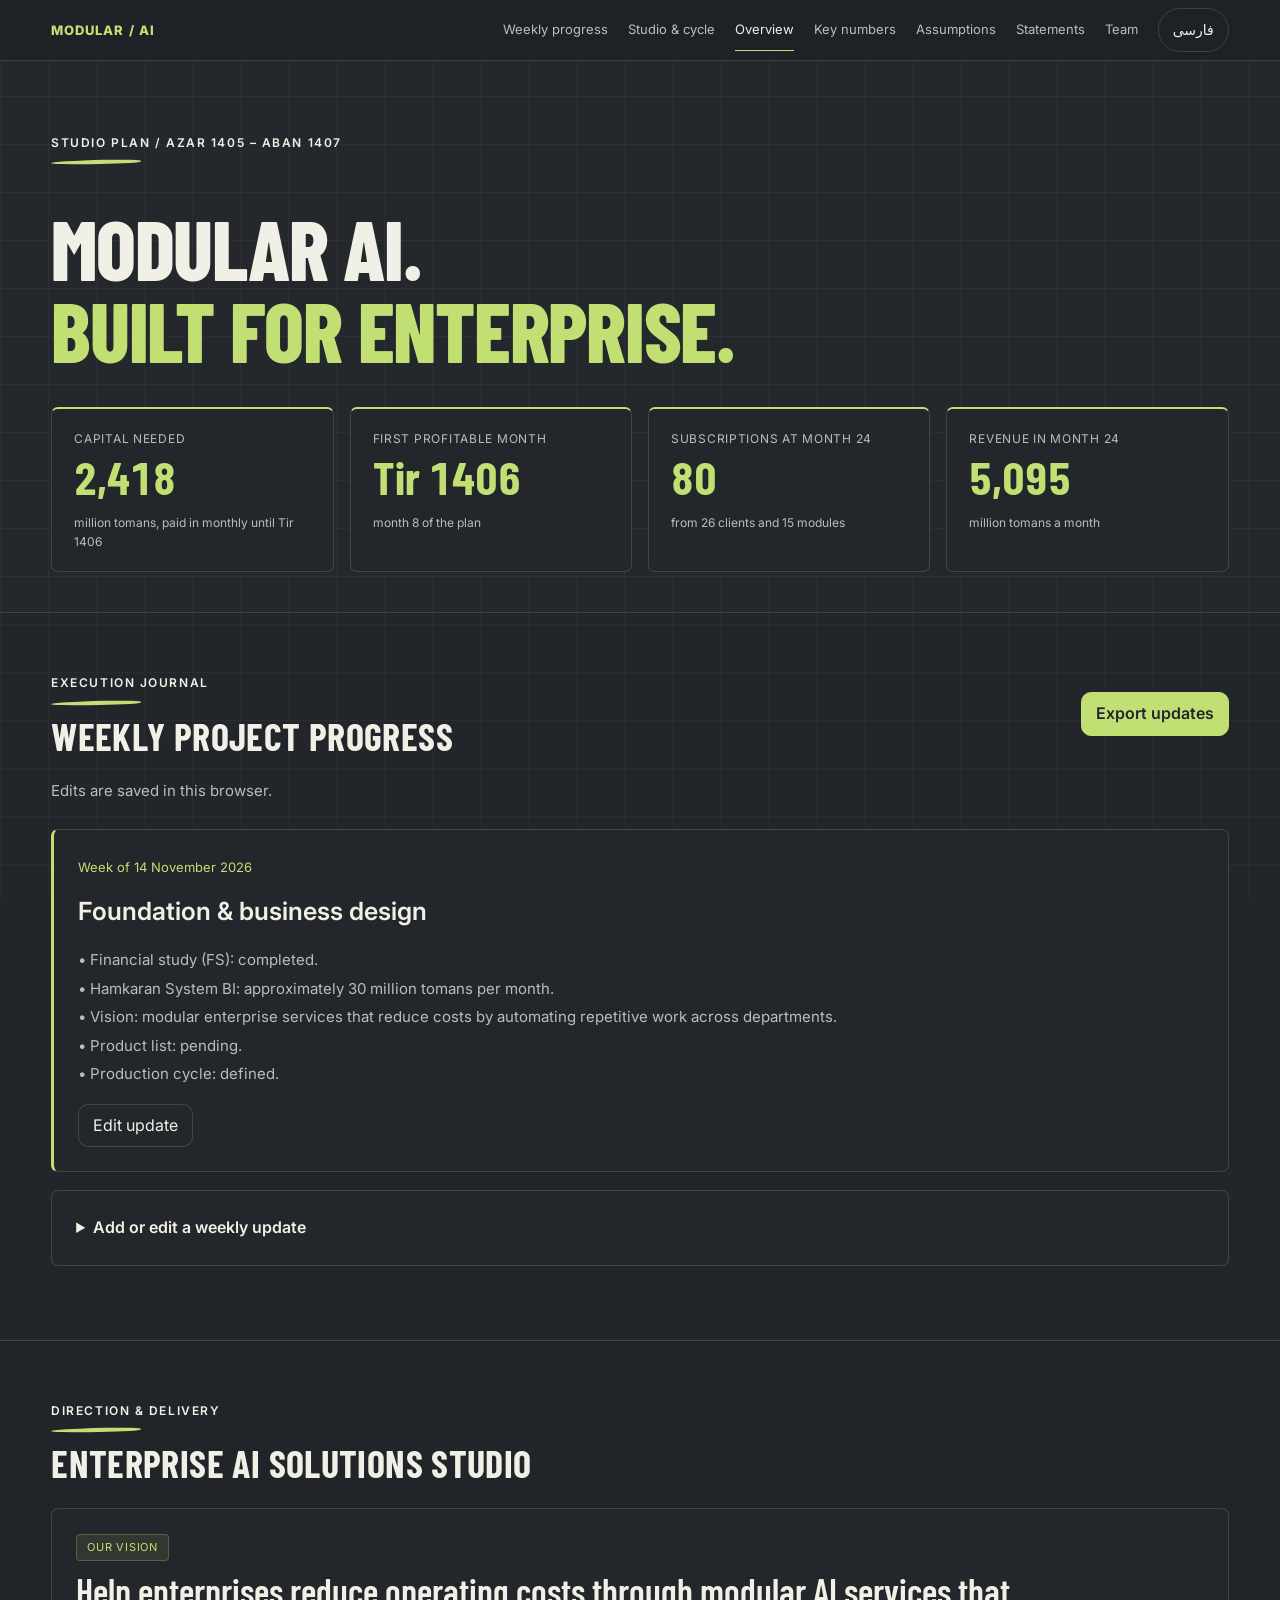
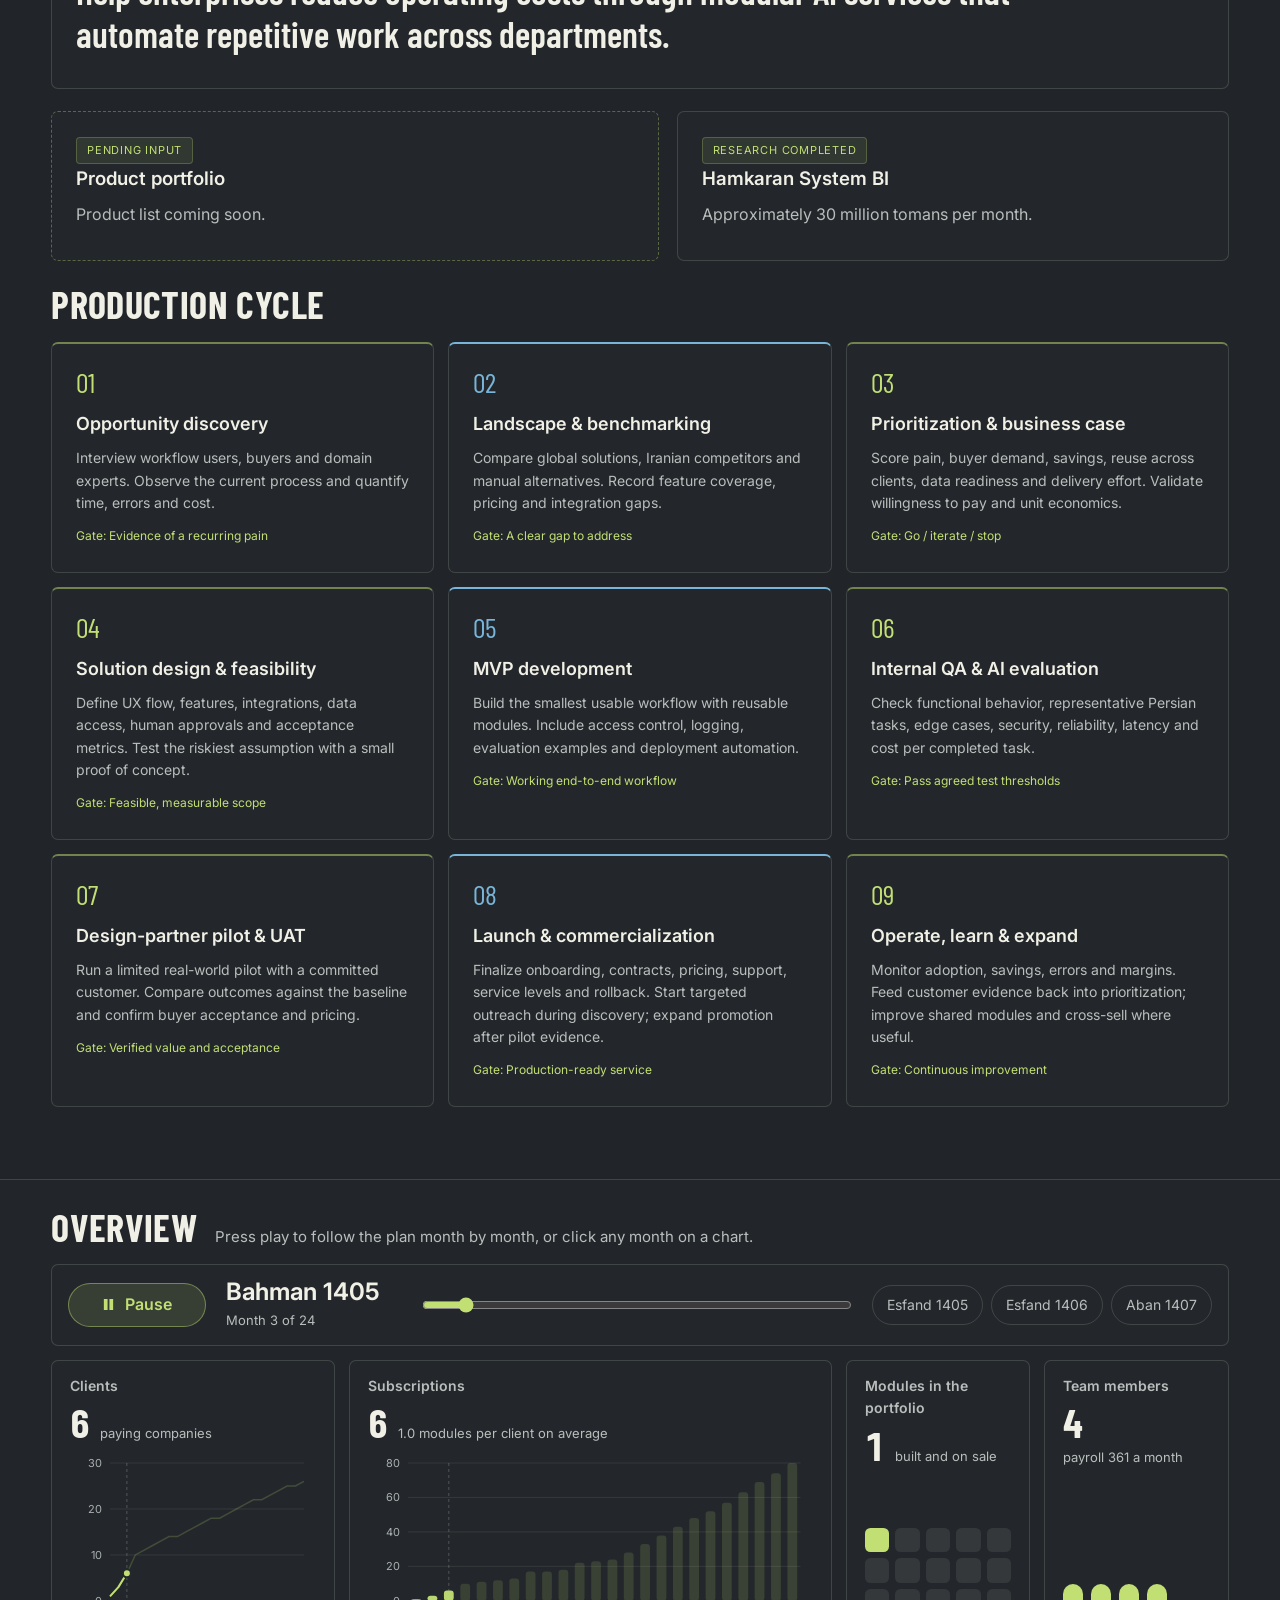
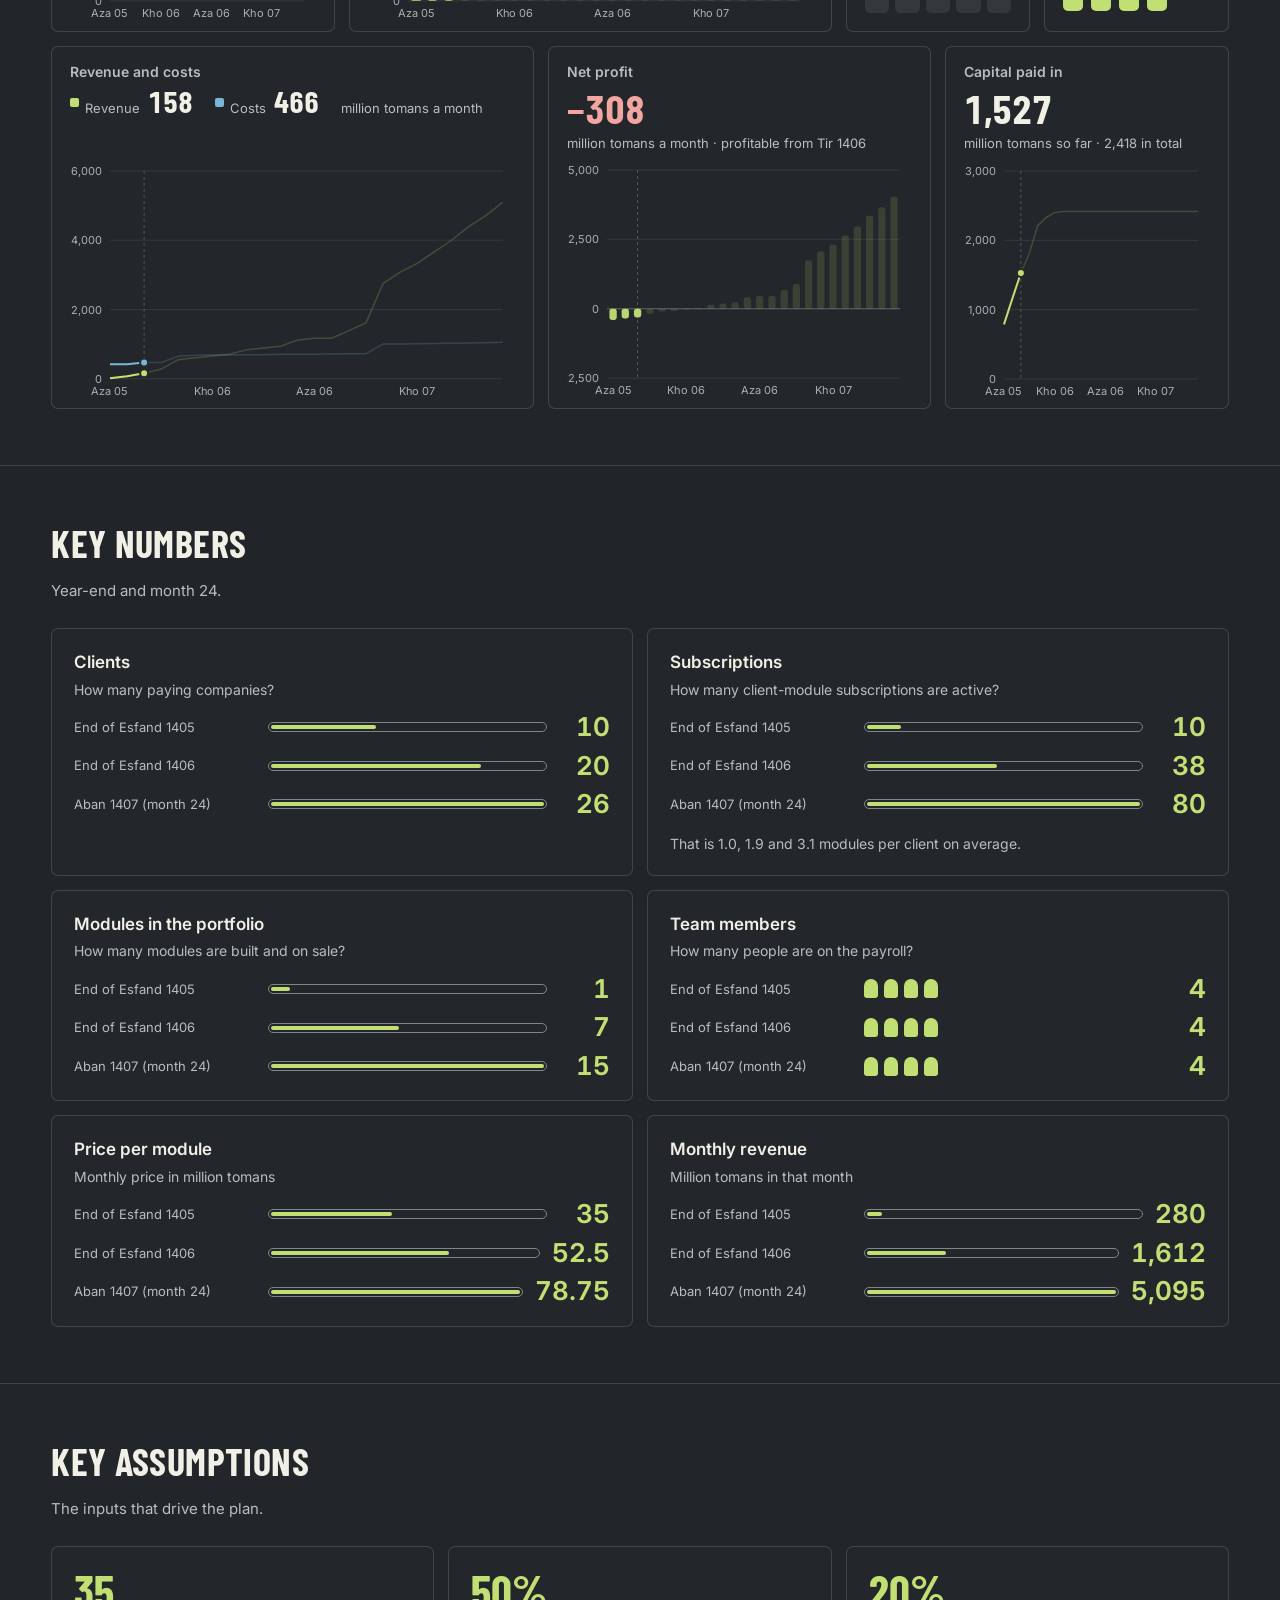
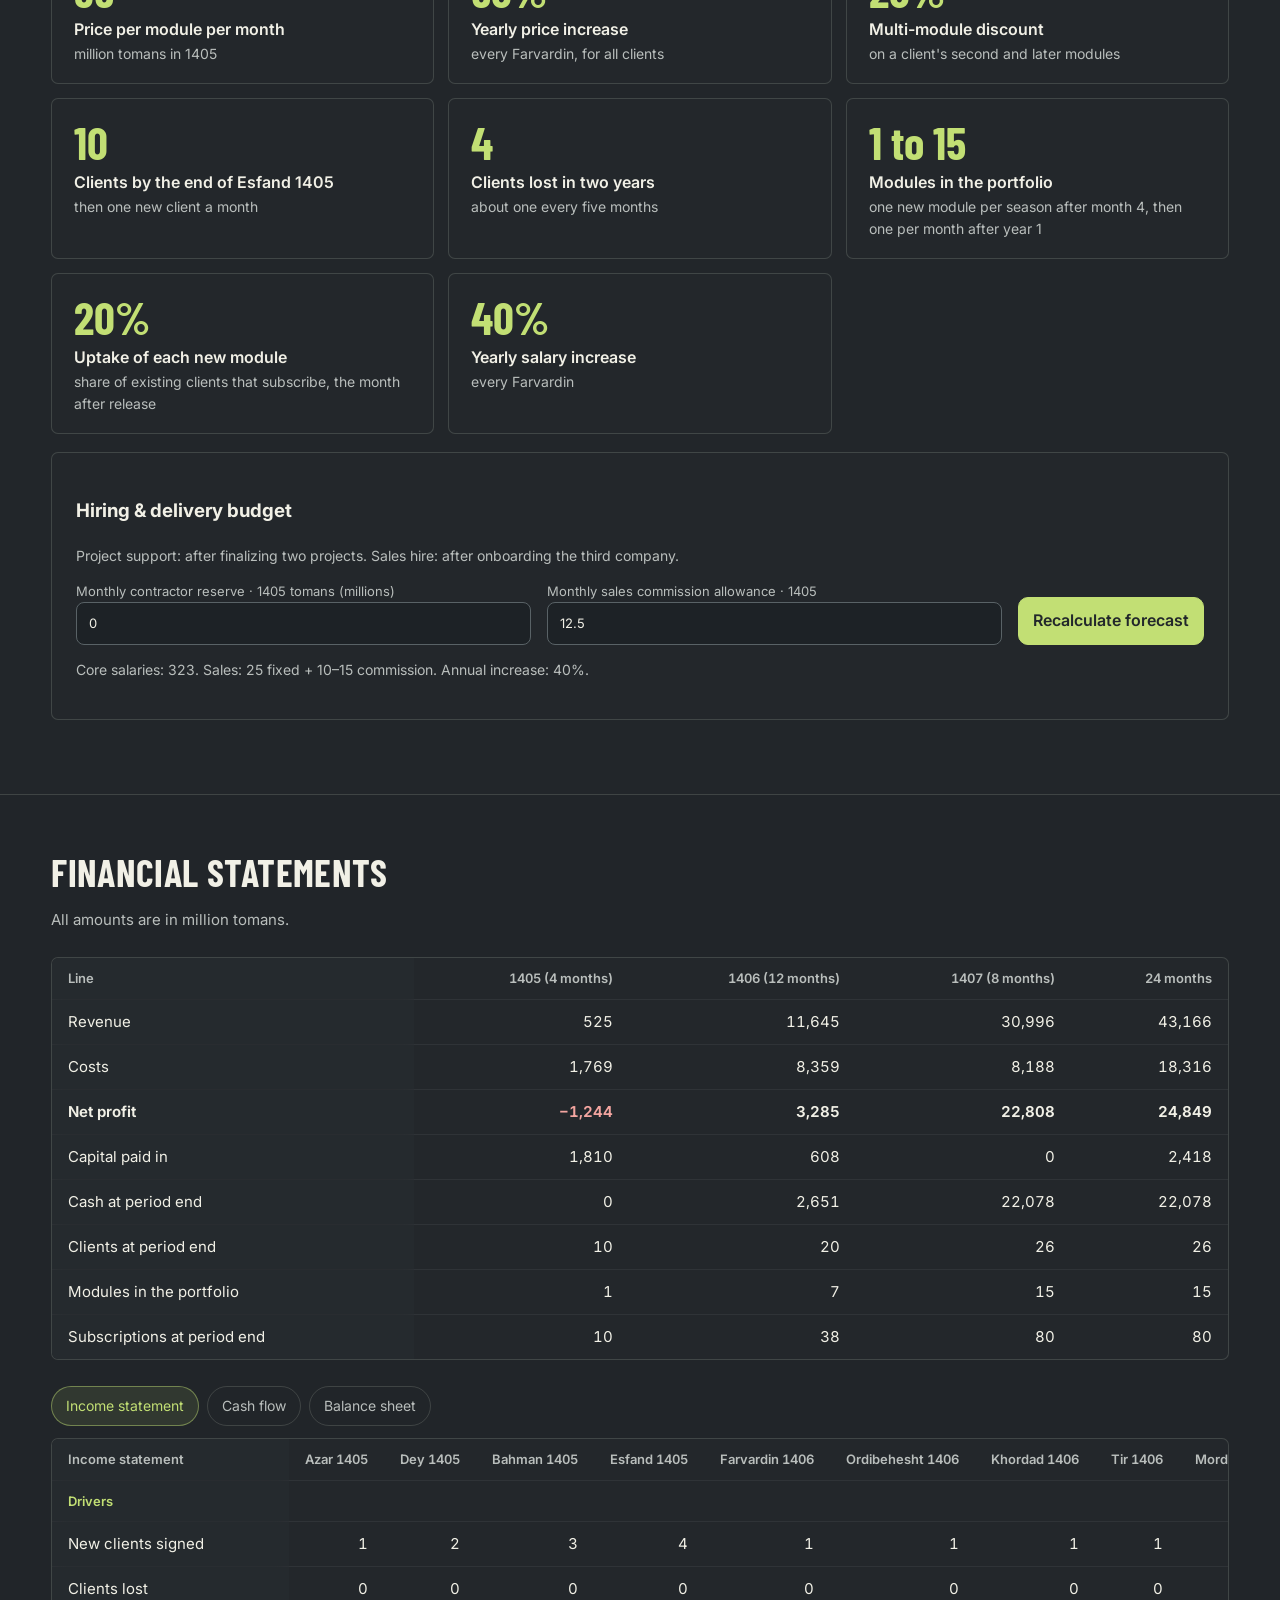
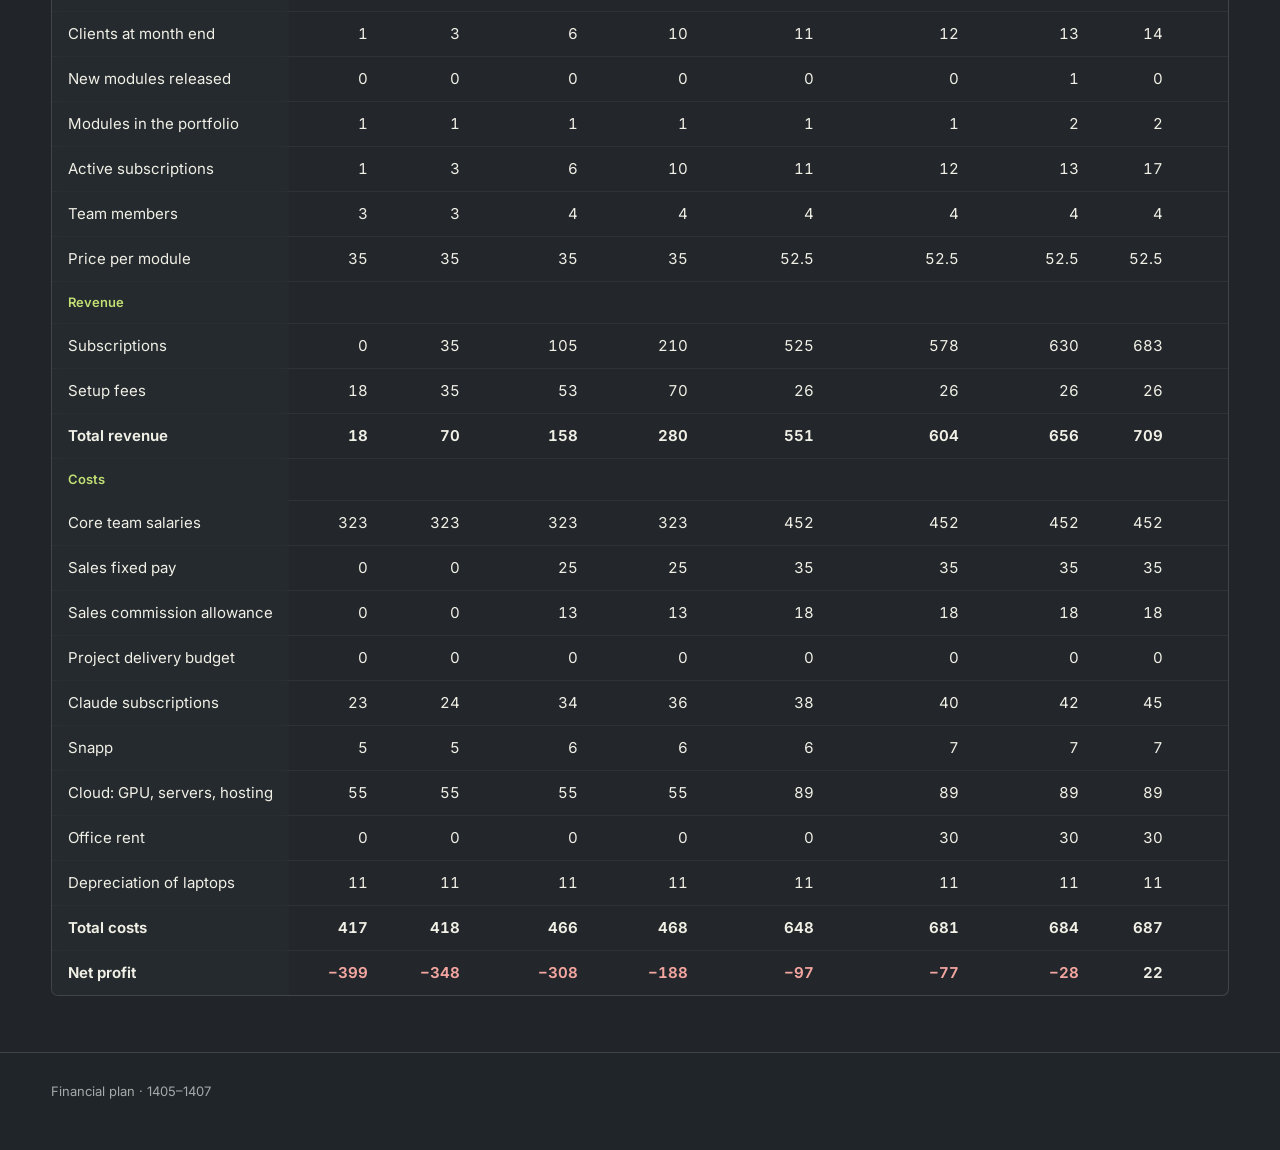
==== commit 738c54ed: "Simplify dashboard copy, remove business model explanation and add Hamkaran BI price" ====
--- a/financial-plan/index.html
+++ b/financial-plan/index.html
@@ -177,6 +177,7 @@
 html[lang=fa] h1,html[lang=fa] h2,html[lang=fa] .vision,html[lang=fa] .tile .v,html[lang=fa] .atile .big,html[lang=fa] .person .sal,html[lang=fa] .pv b{font-family:Vazirmatn,Tahoma,sans-serif;letter-spacing:0;line-height:1.5}html[lang=fa] .hero h1{font-size:clamp(36px,4.5vw,68px)}html[lang=fa] h2{font-size:28px}html[lang=fa] .vision{font-size:28px!important}html[lang=fa] .tile .v{font-size:34px}
 @media(max-width:760px){header.hero{padding-top:40px}.hero h1{font-size:clamp(44px,9vw,68px);line-height:1.02}.wrap{padding-inline:20px}.tiles{grid-template-columns:repeat(2,minmax(0,1fr));gap:10px}.tile{padding:16px}.tile .v{font-size:36px}.tile .u{font-size:11px}h2{font-size:32px}.vision{font-size:30px!important}.teamhead h1{font-size:48px}}
 @media(max-width:420px){.tiles{grid-template-columns:1fr 1fr}.tile .v{font-size:30px}.tile .k{font-size:10px}}
+.vision-grid{grid-template-columns:1fr}.vision-grid .vision{max-width:60ch}
 </style>
 </head>
 <body>
@@ -187,8 +188,7 @@
     <header class="hero"><div class="wrap">
       <div class="eyebrow" data-t="eyebrow"></div>
       <h1 id="title"></h1>
-      <p id="intro"></p>
-      <div class="tiles" id="tiles"></div><p class="note forecast-status" id="forecast-status"></p>
+      <div class="tiles" id="tiles"></div>
     </div></header>
     <section id="progress"><div class="wrap" id="progress-content"></div></section>
     <section id="studio"><div class="wrap" id="studio-content"></div></section>
@@ -208,7 +208,7 @@
   <footer><div class="wrap" data-t="footer"></div></footer>
 </div>
 <script>
-const PLAN_DATA = {"title":{"en":"Modular AI solutions for enterprises: two-year financial plan","fa":"راهکارهای ماژولار هوش مصنوعی برای سازمان‌ها: برنامه مالی دوساله"},"intro":{"en":"A monthly forecast of clients, subscriptions, revenue, costs and capital for an Iranian company that sells single-workflow AI modules to mid-size and enterprise companies. All amounts are in million tomans.","fa":"پیش‌بینی ماهانه مشتریان، اشتراک‌ها، درآمد، هزینه و سرمایه برای شرکتی ایرانی که ماژول‌های هوش مصنوعی تک‌فرایندی را به شرکت‌های متوسط و بزرگ می‌فروشد. همه مبالغ به میلیون تومان است."},"rows":[{"m":"Azar 1405","mf":"آذر ۱۴۰۵","new":1,"lost":0,"cl":1,"rel":0,"cat":1,"subs":1,"team":4,"price":35,"sub_rev":0,"setup":17.5,"rev":17.5,"sal":361,"hs":0,"payroll":361,"claude":30,"snapp":5,"cloud":55,"rent":0,"dep":11.11111111111111,"cost":462.1111111111111,"profit":-444.6111111111111,"cash_in":17.5,"cash_cost":-451,"capex":-400,"ncf":-833.5,"inj":833.5,"cash":0,"ar":0,"fa":388.8888888888889,"assets":388.8888888888889,"capcum":833.5,"re":-444.6111111111111},{"m":"Dey 1405","mf":"دی ۱۴۰۵","new":2,"lost":0,"cl":3,"rel":0,"cat":1,"subs":3,"team":4,"price":35,"sub_rev":35,"setup":35,"rev":70,"sal":361,"hs":0,"payroll":361,"claude":31.78389283077886,"snapp":5.297315471796477,"cloud":55,"rent":0,"dep":11.11111111111111,"cost":464.19231941368645,"profit":-394.19231941368645,"cash_in":35,"cash_cost":-453.08120830257536,"capex":0,"ncf":-418.08120830257536,"inj":418.08120830257536,"cash":0,"ar":35,"fa":377.77777777777777,"assets":412.77777777777777,"capcum":1251.5812083025753,"re":-838.8034305247975},{"m":"Bahman 1405","mf":"بهمن ۱۴۰۵","new":3,"lost":0,"cl":6,"rel":0,"cat":1,"subs":6,"team":4,"price":35,"sub_rev":105,"setup":52.5,"rev":157.5,"sal":361,"hs":0,"payroll":361,"claude":33.67386144928119,"snapp":5.612310241546865,"cloud":55,"rent":0,"dep":11.11111111111111,"cost":466.3972828019391,"profit":-308.8972828019391,"cash_in":87.5,"cash_cost":-455.28617169082804,"capex":0,"ncf":-367.78617169082804,"inj":367.78617169082804,"cash":0,"ar":105,"fa":366.6666666666667,"assets":471.6666666666667,"capcum":1619.3673799934033,"re":-1147.7007133267366},{"m":"Esfand 1405","mf":"اسفند ۱۴۰۵","new":4,"lost":0,"cl":10,"rel":0,"cat":1,"subs":10,"team":4,"price":35,"sub_rev":210,"setup":70,"rev":280,"sal":361,"hs":0,"payroll":361,"claude":35.67621345008163,"snapp":5.946035575013605,"cloud":55,"rent":0,"dep":11.11111111111111,"cost":468.7333601362063,"profit":-188.73336013620627,"cash_in":175,"cash_cost":-457.6222490250952,"capex":0,"ncf":-282.6222490250952,"inj":282.6222490250952,"cash":0,"ar":210,"fa":355.55555555555554,"assets":565.5555555555555,"capcum":1901.9896290184986,"re":-1336.434073462943},{"m":"Farvardin 1406","mf":"فروردین ۱۴۰۶","new":1,"lost":0,"cl":11,"rel":0,"cat":1,"subs":11,"team":4,"price":52.5,"sub_rev":525,"setup":26.25,"rev":551.25,"sal":505.4,"hs":0,"payroll":505.4,"claude":37.79763149684619,"snapp":6.299605249474366,"cloud":88.5,"rent":0,"dep":11.11111111111111,"cost":649.1083478574316,"profit":-97.85834785743157,"cash_in":236.25,"cash_cost":-637.9972367463205,"capex":0,"ncf":-401.7472367463205,"inj":401.7472367463205,"cash":0,"ar":525,"fa":344.44444444444446,"assets":869.4444444444445,"capcum":2303.736865764819,"re":-1434.2924213203746},{"m":"Ordibehesht 1406","mf":"اردیبهشت ۱۴۰۶","new":1,"lost":0,"cl":12,"rel":0,"cat":1,"subs":12,"team":4,"price":52.5,"sub_rev":577.5,"setup":26.25,"rev":603.75,"sal":505.4,"hs":0,"payroll":505.4,"claude":40.04519562510103,"snapp":6.674199270850172,"cloud":88.5,"rent":30,"dep":11.11111111111111,"cost":681.7305060070622,"profit":-77.98050600706222,"cash_in":551.25,"cash_cost":-670.6193948959511,"capex":0,"ncf":-119.36939489595113,"inj":119.36939489595113,"cash":0,"ar":577.5,"fa":333.33333333333337,"assets":910.8333333333334,"capcum":2423.10626066077,"re":-1512.2729273274367},{"m":"Khordad 1406","mf":"خرداد ۱۴۰۶","new":1,"lost":0,"cl":13,"rel":1,"cat":2,"subs":13,"team":5,"price":52.5,"sub_rev":630,"setup":26.25,"rev":656.25,"sal":505.4,"hs":84,"payroll":589.4,"claude":53.033008588991066,"snapp":7.0710678118654755,"cloud":88.5,"rent":30,"dep":11.11111111111111,"cost":779.1151875119676,"profit":-122.86518751196763,"cash_in":603.75,"cash_cost":-768.0040764008565,"capex":0,"ncf":-164.25407640085655,"inj":164.25407640085655,"cash":0,"ar":630,"fa":322.22222222222223,"assets":952.2222222222222,"capcum":2587.3603370616265,"re":-1635.1381148394044},{"m":"Tir 1406","mf":"تیر ۱۴۰۶","new":1,"lost":0,"cl":14,"rel":0,"cat":2,"subs":17,"team":5,"price":52.5,"sub_rev":682.5,"setup":26.25,"rev":708.75,"sal":505.4,"hs":84,"payroll":589.4,"claude":56.186515382875555,"snapp":7.491535384383408,"cloud":88.5,"rent":30,"dep":11.11111111111111,"cost":782.68916187837,"profit":-73.93916187836999,"cash_in":656.25,"cash_cost":-771.5780507672589,"capex":0,"ncf":-115.3280507672589,"inj":115.3280507672589,"cash":0,"ar":682.5,"fa":311.1111111111111,"assets":993.6111111111111,"capcum":2702.6883878288854,"re":-1709.0772767177743},{"m":"Mordad 1406","mf":"مرداد ۱۴۰۶","new":1,"lost":1,"cl":14,"rel":0,"cat":2,"subs":17,"team":5,"price":52.5,"sub_rev":808.5,"setup":26.25,"rev":834.75,"sal":505.4,"hs":84,"payroll":589.4,"claude":59.527539448807474,"snapp":7.937005259840997,"cloud":88.5,"rent":30,"dep":11.11111111111111,"cost":786.4756558197596,"profit":48.274344180240405,"cash_in":708.75,"cash_cost":-775.3645447086485,"capex":0,"ncf":-66.61454470864851,"inj":66.61454470864851,"cash":0,"ar":808.5,"fa":300,"assets":1108.5,"capcum":2769.3029325375337,"re":-1660.802932537534},{"m":"Shahrivar 1406","mf":"شهریور ۱۴۰۶","new":1,"lost":0,"cl":15,"rel":1,"cat":3,"subs":18,"team":5,"price":52.5,"sub_rev":861,"setup":26.25,"rev":887.25,"sal":505.4,"hs":84,"payroll":589.4,"claude":63.06723114402859,"snapp":8.408964152537145,"cloud":88.5,"rent":30,"dep":11.11111111111111,"cost":790.4873064076768,"profit":96.76269359232322,"cash_in":834.75,"cash_cost":-779.3761952965657,"capex":0,"ncf":55.3738047034343,"inj":0,"cash":55.3738047034343,"ar":861,"fa":288.8888888888889,"assets":1205.2626935923233,"capcum":2769.3029325375337,"re":-1564.0402389452106},{"m":"Mehr 1406","mf":"مهر ۱۴۰۶","new":1,"lost":0,"cl":16,"rel":0,"cat":3,"subs":22,"team":5,"price":52.5,"sub_rev":913.5,"setup":26.25,"rev":939.75,"sal":505.4,"hs":84,"payroll":589.4,"claude":66.81740386052545,"snapp":8.908987181403393,"cloud":94.5,"rent":30,"dep":11.11111111111111,"cost":800.7375021530399,"profit":139.01249784696006,"cash_in":887.25,"cash_cost":-789.6263910419289,"capex":0,"ncf":97.62360895807115,"inj":0,"cash":152.99741366150545,"ar":913.5,"fa":277.77777777777777,"assets":1344.2751914392834,"capcum":2769.3029325375337,"re":-1425.0277410982505},{"m":"Aban 1406","mf":"آبان ۱۴۰۶","new":1,"lost":0,"cl":17,"rel":0,"cat":3,"subs":23,"team":5,"price":52.5,"sub_rev":1092,"setup":26.25,"rev":1118.25,"sal":505.4,"hs":84,"payroll":589.4,"claude":70.790573451127,"snapp":9.438743126816934,"cloud":94.5,"rent":30,"dep":11.11111111111111,"cost":805.240427689055,"profit":313.00957231094503,"cash_in":939.75,"cash_cost":-794.1293165779439,"capex":0,"ncf":145.62068342205612,"inj":0,"cash":298.61809708356157,"ar":1092,"fa":266.6666666666667,"assets":1657.2847637502284,"capcum":2769.3029325375337,"re":-1112.0181687873055},{"m":"Azar 1406","mf":"آذر ۱۴۰۶","new":1,"lost":0,"cl":18,"rel":1,"cat":4,"subs":24,"team":5,"price":52.5,"sub_rev":1144.5,"setup":26.25,"rev":1170.75,"sal":505.4,"hs":84,"payroll":589.4,"claude":75,"snapp":10,"cloud":94.5,"rent":30,"dep":11.11111111111111,"cost":810.0111111111111,"profit":360.73888888888894,"cash_in":1118.25,"cash_cost":-798.9,"capex":0,"ncf":319.35,"inj":0,"cash":617.9680970835616,"ar":1144.5,"fa":255.55555555555557,"assets":2018.0236526391172,"capcum":2769.3029325375337,"re":-751.2792798984166},{"m":"Dey 1406","mf":"دی ۱۴۰۶","new":1,"lost":1,"cl":18,"rel":1,"cat":5,"subs":28,"team":5,"price":52.5,"sub_rev":1144.5,"setup":26.25,"rev":1170.75,"sal":505.4,"hs":84,"payroll":589.4,"claude":79.45973207694715,"snapp":10.594630943592954,"cloud":94.5,"rent":30,"dep":11.11111111111111,"cost":815.0654741316512,"profit":355.6845258683488,"cash_in":1170.75,"cash_cost":-803.9543630205401,"capex":0,"ncf":366.7956369794599,"inj":0,"cash":984.7637340630215,"ar":1144.5,"fa":244.44444444444446,"assets":2373.708178507466,"capcum":2769.3029325375337,"re":-395.59475403006775},{"m":"Bahman 1406","mf":"بهمن ۱۴۰۶","new":1,"lost":0,"cl":19,"rel":1,"cat":6,"subs":33,"team":6,"price":52.5,"sub_rev":1365,"setup":26.25,"rev":1391.25,"sal":505.4,"hs":168,"payroll":673.4,"claude":101.02158434784357,"snapp":11.22462048309373,"cloud":94.5,"rent":30,"dep":11.11111111111111,"cost":921.2573159420484,"profit":469.9926840579516,"cash_in":1170.75,"cash_cost":-910.1462048309373,"capex":0,"ncf":260.60379516906266,"inj":0,"cash":1245.367529232084,"ar":1365,"fa":233.33333333333334,"assets":2843.7008625654175,"capcum":2769.3029325375337,"re":74.39793002788383},{"m":"Esfand 1406","mf":"اسفند ۱۴۰۶","new":1,"lost":0,"cl":20,"rel":1,"cat":7,"subs":38,"team":6,"price":52.5,"sub_rev":1585.5,"setup":26.25,"rev":1611.75,"sal":505.4,"hs":168,"payroll":673.4,"claude":107.0286403502449,"snapp":11.89207115002721,"cloud":94.5,"rent":30,"dep":11.11111111111111,"cost":927.9318226113832,"profit":683.8181773886168,"cash_in":1391.25,"cash_cost":-916.8207115002721,"capex":0,"ncf":474.42928849972793,"inj":0,"cash":1719.796817731812,"ar":1585.5,"fa":222.22222222222223,"assets":3527.5190399540343,"capcum":2769.3029325375337,"re":758.2161074165007},{"m":"Farvardin 1407","mf":"فروردین ۱۴۰۷","new":1,"lost":0,"cl":21,"rel":1,"cat":8,"subs":43,"team":6,"price":78.75,"sub_rev":2709,"setup":39.375,"rev":2748.375,"sal":707.56,"hs":235.19999999999996,"payroll":942.7599999999999,"claude":113.39289449053858,"snapp":12.599210498948732,"cloud":150.75,"rent":45,"dep":11.11111111111111,"cost":1275.6132161005983,"profit":1472.7617838994017,"cash_in":1624.875,"cash_cost":-1264.5021049894872,"capex":0,"ncf":360.3728950105128,"inj":0,"cash":2080.169712742325,"ar":2709,"fa":211.11111111111111,"assets":5000.280823853436,"capcum":2769.3029325375337,"re":2230.9778913159025},{"m":"Ordibehesht 1407","mf":"اردیبهشت ۱۴۰۷","new":1,"lost":0,"cl":22,"rel":1,"cat":9,"subs":48,"team":6,"price":78.75,"sub_rev":3039.75,"setup":39.375,"rev":3079.125,"sal":707.56,"hs":235.19999999999996,"payroll":942.7599999999999,"claude":120.13558687530309,"snapp":13.348398541700345,"cloud":150.75,"rent":45,"dep":11.11111111111111,"cost":1283.1050965281145,"profit":1796.0199034718855,"cash_in":2748.375,"cash_cost":-1271.9939854170034,"capex":0,"ncf":1476.3810145829966,"inj":0,"cash":3556.5507273253215,"ar":3039.75,"fa":200,"assets":6796.3007273253215,"capcum":2769.3029325375337,"re":4026.997794787788},{"m":"Khordad 1407","mf":"خرداد ۱۴۰۷","new":1,"lost":1,"cl":22,"rel":1,"cat":10,"subs":52,"team":6,"price":78.75,"sub_rev":3291.75,"setup":39.375,"rev":3331.125,"sal":707.56,"hs":235.19999999999996,"payroll":942.7599999999999,"claude":127.27922061357856,"snapp":14.142135623730951,"cloud":150.75,"rent":45,"dep":11.11111111111111,"cost":1291.0424673484206,"profit":2040.0825326515794,"cash_in":3079.125,"cash_cost":-1279.9313562373095,"capex":0,"ncf":1799.1936437626905,"inj":0,"cash":5355.7443710880125,"ar":3291.75,"fa":188.88888888888889,"assets":8836.383259976901,"capcum":2769.3029325375337,"re":6067.0803274393675},{"m":"Tir 1407","mf":"تیر ۱۴۰۷","new":1,"lost":0,"cl":23,"rel":1,"cat":11,"subs":57,"team":6,"price":78.75,"sub_rev":3622.5,"setup":39.375,"rev":3661.875,"sal":707.56,"hs":235.19999999999996,"payroll":942.7599999999999,"claude":134.84763691890134,"snapp":14.983070768766815,"cloud":150.75,"rent":45,"dep":11.11111111111111,"cost":1299.4518187987792,"profit":2362.423181201221,"cash_in":3331.125,"cash_cost":-1288.340707687668,"capex":0,"ncf":2042.784292312332,"inj":0,"cash":7398.528663400344,"ar":3622.5,"fa":177.77777777777777,"assets":11198.806441178122,"capcum":2769.3029325375337,"re":8429.503508640588},{"m":"Mordad 1407","mf":"مرداد ۱۴۰۷","new":1,"lost":0,"cl":24,"rel":1,"cat":12,"subs":63,"team":6,"price":78.75,"sub_rev":3953.25,"setup":39.375,"rev":3992.625,"sal":707.56,"hs":235.19999999999996,"payroll":942.7599999999999,"claude":142.86609467713797,"snapp":15.874010519681995,"cloud":150.75,"rent":45,"dep":11.11111111111111,"cost":1308.361216307931,"profit":2684.263783692069,"cash_in":3661.875,"cash_cost":-1297.25010519682,"capex":0,"ncf":2364.62489480318,"inj":0,"cash":9763.153558203525,"ar":3953.25,"fa":166.66666666666669,"assets":13883.070224870191,"capcum":2769.3029325375337,"re":11113.767292332657},{"m":"Shahrivar 1407","mf":"شهریور ۱۴۰۷","new":1,"lost":0,"cl":25,"rel":1,"cat":13,"subs":69,"team":6,"price":78.75,"sub_rev":4347,"setup":39.375,"rev":4386.375,"sal":707.56,"hs":235.19999999999996,"payroll":942.7599999999999,"claude":151.36135474566862,"snapp":16.81792830507429,"cloud":150.75,"rent":45,"dep":11.11111111111111,"cost":1317.8003941618538,"profit":3068.5746058381465,"cash_in":3992.625,"cash_cost":-1306.6892830507427,"capex":0,"ncf":2685.9357169492573,"inj":0,"cash":12449.089275152783,"ar":4347,"fa":155.55555555555557,"assets":16951.644830708337,"capcum":2769.3029325375337,"re":14182.341898170804},{"m":"Mehr 1407","mf":"مهر ۱۴۰۷","new":1,"lost":1,"cl":25,"rel":1,"cat":14,"subs":74,"team":6,"price":78.75,"sub_rev":4662,"setup":39.375,"rev":4701.375,"sal":707.56,"hs":235.19999999999996,"payroll":942.7599999999999,"claude":160.36176926526107,"snapp":17.817974362806787,"cloud":150.75,"rent":45,"dep":11.11111111111111,"cost":1327.800854739179,"profit":3373.574145260821,"cash_in":4386.375,"cash_cost":-1316.6897436280678,"capex":0,"ncf":3069.685256371932,"inj":0,"cash":15518.774531524716,"ar":4662,"fa":144.44444444444446,"assets":20325.21897596916,"capcum":2769.3029325375337,"re":17555.916043431625},{"m":"Aban 1407","mf":"آبان ۱۴۰۷","new":1,"lost":0,"cl":26,"rel":1,"cat":15,"subs":80,"team":6,"price":78.75,"sub_rev":5055.75,"setup":39.375,"rev":5095.125,"sal":707.56,"hs":235.19999999999996,"payroll":942.7599999999999,"claude":169.89737628270484,"snapp":18.87748625363387,"cloud":159.75,"rent":45,"dep":11.11111111111111,"cost":1347.3959736474496,"profit":3747.72902635255,"cash_in":4701.375,"cash_cost":-1336.2848625363386,"capex":0,"ncf":3365.0901374636614,"inj":0,"cash":18883.864668988375,"ar":5055.75,"fa":133.33333333333337,"assets":24072.948002321707,"capcum":2769.3029325375337,"re":21303.645069784176}],"years":[{"rev":525,"cost":1861.434073462943,"profit":-1336.434073462943,"inj":1901.9896290184986,"cash":0,"cl":10,"cat":1,"subs":10},{"rev":11644.5,"cost":9549.849819120556,"profit":2094.6501808794437,"inj":867.3133035190356,"cash":1719.796817731812,"cl":20,"cat":7,"subs":38},{"rev":30996,"cost":10450.571037632326,"profit":20545.428962367674,"inj":0,"cash":18883.864668988375,"cl":26,"cat":15,"subs":80},{"rev":43165.5,"cost":21861.854930215824,"profit":21303.645069784176,"inj":2769.302932537534,"cash":18883.864668988375,"cl":26,"cat":15,"subs":80}],"kpi":{"capital":2769.3029325375337,"last_inj":"Mordad 1406","last_inj_fa":"مرداد ۱۴۰۶","first_profit":"Mordad 1406","first_profit_fa":"مرداد ۱۴۰۶"},"team":[{"role":{"en":"Team lead","fa":"سرپرست تیم"},"start":{"en":"Azar 1405","fa":"آذر ۱۴۰۵"},"s":[195,273,382.19999999999993]},{"role":{"en":"AI engineer","fa":"مهندس هوش مصنوعی"},"start":{"en":"Azar 1405","fa":"آذر ۱۴۰۵"},"s":[90,125.99999999999999,176.39999999999998]},{"role":{"en":"Intern","fa":"کارآموز"},"start":{"en":"Azar 1405","fa":"آذر ۱۴۰۵"},"s":[38,53.199999999999996,74.47999999999999]},{"role":{"en":"Intern","fa":"کارآموز"},"start":{"en":"Azar 1405","fa":"آذر ۱۴۰۵"},"s":[38,53.199999999999996,74.47999999999999]},{"role":{"en":"Delivery specialist (planned hire)","fa":"کارشناس استقرار (جذب برنامه‌ریزی‌شده)"},"start":{"en":"Khordad 1406","fa":"خرداد ۱۴۰۶"},"s":[null,84,117.59999999999998]},{"role":{"en":"Delivery specialist (planned hire)","fa":"کارشناس استقرار (جذب برنامه‌ریزی‌شده)"},"start":{"en":"Bahman 1406","fa":"بهمن ۱۴۰۶"},"s":[null,84,117.59999999999998]}],"keyassum":{"en":[["35","Price per module per month","million tomans in 1405"],["50%","Yearly price increase","every Farvardin, for all clients"],["20%","Multi-module discount","on a client's second and later modules"],["10","Clients by the end of Esfand 1405","then one new client a month"],["4","Clients lost in two years","about one every five months"],["1 to 15","Modules in the portfolio","one new module per season after month 4, then one per month after year 1"],["20%","Uptake of each new module","share of existing clients that subscribe, the month after release"],["40%","Yearly salary increase","every Farvardin"]],"fa":[["۳۵","قیمت ماهانه هر ماژول","میلیون تومان در سال ۱۴۰۵"],["۵۰٪","افزایش سالانه قیمت","هر فروردین، برای همه مشتریان"],["۲۰٪","تخفیف چندماژولی","برای ماژول دوم به بعدِ هر مشتری"],["۱۰","مشتری تا پایان اسفند ۱۴۰۵","و پس از آن ماهی یک مشتری جدید"],["۴","مشتری ازدست‌رفته در دو سال","تقریباً هر پنج ماه یکی"],["۱ تا ۱۵","ماژول‌های سبد محصولات","پس از ماه چهارم هر فصل یک ماژول جدید و پس از سال اول هر ماه یکی"],["۲۰٪","استقبال از هر ماژول جدید","سهم مشتریان فعلی که در ماه بعد از عرضه مشترک می‌شوند"],["۴۰٪","افزایش سالانه حقوق","هر فروردین"]]}};
+const PLAN_DATA = {"title":{"en":"Modular AI solutions for enterprises: two-year financial plan","fa":"راهکارهای ماژولار هوش مصنوعی برای سازمان‌ها: برنامه مالی دوساله"},"rows":[{"m":"Azar 1405","mf":"آذر ۱۴۰۵","new":1,"lost":0,"cl":1,"rel":0,"cat":1,"subs":1,"team":4,"price":35,"sub_rev":0,"setup":17.5,"rev":17.5,"sal":361,"hs":0,"payroll":361,"claude":30,"snapp":5,"cloud":55,"rent":0,"dep":11.11111111111111,"cost":462.1111111111111,"profit":-444.6111111111111,"cash_in":17.5,"cash_cost":-451,"capex":-400,"ncf":-833.5,"inj":833.5,"cash":0,"ar":0,"fa":388.8888888888889,"assets":388.8888888888889,"capcum":833.5,"re":-444.6111111111111},{"m":"Dey 1405","mf":"دی ۱۴۰۵","new":2,"lost":0,"cl":3,"rel":0,"cat":1,"subs":3,"team":4,"price":35,"sub_rev":35,"setup":35,"rev":70,"sal":361,"hs":0,"payroll":361,"claude":31.78389283077886,"snapp":5.297315471796477,"cloud":55,"rent":0,"dep":11.11111111111111,"cost":464.19231941368645,"profit":-394.19231941368645,"cash_in":35,"cash_cost":-453.08120830257536,"capex":0,"ncf":-418.08120830257536,"inj":418.08120830257536,"cash":0,"ar":35,"fa":377.77777777777777,"assets":412.77777777777777,"capcum":1251.5812083025753,"re":-838.8034305247975},{"m":"Bahman 1405","mf":"بهمن ۱۴۰۵","new":3,"lost":0,"cl":6,"rel":0,"cat":1,"subs":6,"team":4,"price":35,"sub_rev":105,"setup":52.5,"rev":157.5,"sal":361,"hs":0,"payroll":361,"claude":33.67386144928119,"snapp":5.612310241546865,"cloud":55,"rent":0,"dep":11.11111111111111,"cost":466.3972828019391,"profit":-308.8972828019391,"cash_in":87.5,"cash_cost":-455.28617169082804,"capex":0,"ncf":-367.78617169082804,"inj":367.78617169082804,"cash":0,"ar":105,"fa":366.6666666666667,"assets":471.6666666666667,"capcum":1619.3673799934033,"re":-1147.7007133267366},{"m":"Esfand 1405","mf":"اسفند ۱۴۰۵","new":4,"lost":0,"cl":10,"rel":0,"cat":1,"subs":10,"team":4,"price":35,"sub_rev":210,"setup":70,"rev":280,"sal":361,"hs":0,"payroll":361,"claude":35.67621345008163,"snapp":5.946035575013605,"cloud":55,"rent":0,"dep":11.11111111111111,"cost":468.7333601362063,"profit":-188.73336013620627,"cash_in":175,"cash_cost":-457.6222490250952,"capex":0,"ncf":-282.6222490250952,"inj":282.6222490250952,"cash":0,"ar":210,"fa":355.55555555555554,"assets":565.5555555555555,"capcum":1901.9896290184986,"re":-1336.434073462943},{"m":"Farvardin 1406","mf":"فروردین ۱۴۰۶","new":1,"lost":0,"cl":11,"rel":0,"cat":1,"subs":11,"team":4,"price":52.5,"sub_rev":525,"setup":26.25,"rev":551.25,"sal":505.4,"hs":0,"payroll":505.4,"claude":37.79763149684619,"snapp":6.299605249474366,"cloud":88.5,"rent":0,"dep":11.11111111111111,"cost":649.1083478574316,"profit":-97.85834785743157,"cash_in":236.25,"cash_cost":-637.9972367463205,"capex":0,"ncf":-401.7472367463205,"inj":401.7472367463205,"cash":0,"ar":525,"fa":344.44444444444446,"assets":869.4444444444445,"capcum":2303.736865764819,"re":-1434.2924213203746},{"m":"Ordibehesht 1406","mf":"اردیبهشت ۱۴۰۶","new":1,"lost":0,"cl":12,"rel":0,"cat":1,"subs":12,"team":4,"price":52.5,"sub_rev":577.5,"setup":26.25,"rev":603.75,"sal":505.4,"hs":0,"payroll":505.4,"claude":40.04519562510103,"snapp":6.674199270850172,"cloud":88.5,"rent":30,"dep":11.11111111111111,"cost":681.7305060070622,"profit":-77.98050600706222,"cash_in":551.25,"cash_cost":-670.6193948959511,"capex":0,"ncf":-119.36939489595113,"inj":119.36939489595113,"cash":0,"ar":577.5,"fa":333.33333333333337,"assets":910.8333333333334,"capcum":2423.10626066077,"re":-1512.2729273274367},{"m":"Khordad 1406","mf":"خرداد ۱۴۰۶","new":1,"lost":0,"cl":13,"rel":1,"cat":2,"subs":13,"team":5,"price":52.5,"sub_rev":630,"setup":26.25,"rev":656.25,"sal":505.4,"hs":84,"payroll":589.4,"claude":53.033008588991066,"snapp":7.0710678118654755,"cloud":88.5,"rent":30,"dep":11.11111111111111,"cost":779.1151875119676,"profit":-122.86518751196763,"cash_in":603.75,"cash_cost":-768.0040764008565,"capex":0,"ncf":-164.25407640085655,"inj":164.25407640085655,"cash":0,"ar":630,"fa":322.22222222222223,"assets":952.2222222222222,"capcum":2587.3603370616265,"re":-1635.1381148394044},{"m":"Tir 1406","mf":"تیر ۱۴۰۶","new":1,"lost":0,"cl":14,"rel":0,"cat":2,"subs":17,"team":5,"price":52.5,"sub_rev":682.5,"setup":26.25,"rev":708.75,"sal":505.4,"hs":84,"payroll":589.4,"claude":56.186515382875555,"snapp":7.491535384383408,"cloud":88.5,"rent":30,"dep":11.11111111111111,"cost":782.68916187837,"profit":-73.93916187836999,"cash_in":656.25,"cash_cost":-771.5780507672589,"capex":0,"ncf":-115.3280507672589,"inj":115.3280507672589,"cash":0,"ar":682.5,"fa":311.1111111111111,"assets":993.6111111111111,"capcum":2702.6883878288854,"re":-1709.0772767177743},{"m":"Mordad 1406","mf":"مرداد ۱۴۰۶","new":1,"lost":1,"cl":14,"rel":0,"cat":2,"subs":17,"team":5,"price":52.5,"sub_rev":808.5,"setup":26.25,"rev":834.75,"sal":505.4,"hs":84,"payroll":589.4,"claude":59.527539448807474,"snapp":7.937005259840997,"cloud":88.5,"rent":30,"dep":11.11111111111111,"cost":786.4756558197596,"profit":48.274344180240405,"cash_in":708.75,"cash_cost":-775.3645447086485,"capex":0,"ncf":-66.61454470864851,"inj":66.61454470864851,"cash":0,"ar":808.5,"fa":300,"assets":1108.5,"capcum":2769.3029325375337,"re":-1660.802932537534},{"m":"Shahrivar 1406","mf":"شهریور ۱۴۰۶","new":1,"lost":0,"cl":15,"rel":1,"cat":3,"subs":18,"team":5,"price":52.5,"sub_rev":861,"setup":26.25,"rev":887.25,"sal":505.4,"hs":84,"payroll":589.4,"claude":63.06723114402859,"snapp":8.408964152537145,"cloud":88.5,"rent":30,"dep":11.11111111111111,"cost":790.4873064076768,"profit":96.76269359232322,"cash_in":834.75,"cash_cost":-779.3761952965657,"capex":0,"ncf":55.3738047034343,"inj":0,"cash":55.3738047034343,"ar":861,"fa":288.8888888888889,"assets":1205.2626935923233,"capcum":2769.3029325375337,"re":-1564.0402389452106},{"m":"Mehr 1406","mf":"مهر ۱۴۰۶","new":1,"lost":0,"cl":16,"rel":0,"cat":3,"subs":22,"team":5,"price":52.5,"sub_rev":913.5,"setup":26.25,"rev":939.75,"sal":505.4,"hs":84,"payroll":589.4,"claude":66.81740386052545,"snapp":8.908987181403393,"cloud":94.5,"rent":30,"dep":11.11111111111111,"cost":800.7375021530399,"profit":139.01249784696006,"cash_in":887.25,"cash_cost":-789.6263910419289,"capex":0,"ncf":97.62360895807115,"inj":0,"cash":152.99741366150545,"ar":913.5,"fa":277.77777777777777,"assets":1344.2751914392834,"capcum":2769.3029325375337,"re":-1425.0277410982505},{"m":"Aban 1406","mf":"آبان ۱۴۰۶","new":1,"lost":0,"cl":17,"rel":0,"cat":3,"subs":23,"team":5,"price":52.5,"sub_rev":1092,"setup":26.25,"rev":1118.25,"sal":505.4,"hs":84,"payroll":589.4,"claude":70.790573451127,"snapp":9.438743126816934,"cloud":94.5,"rent":30,"dep":11.11111111111111,"cost":805.240427689055,"profit":313.00957231094503,"cash_in":939.75,"cash_cost":-794.1293165779439,"capex":0,"ncf":145.62068342205612,"inj":0,"cash":298.61809708356157,"ar":1092,"fa":266.6666666666667,"assets":1657.2847637502284,"capcum":2769.3029325375337,"re":-1112.0181687873055},{"m":"Azar 1406","mf":"آذر ۱۴۰۶","new":1,"lost":0,"cl":18,"rel":1,"cat":4,"subs":24,"team":5,"price":52.5,"sub_rev":1144.5,"setup":26.25,"rev":1170.75,"sal":505.4,"hs":84,"payroll":589.4,"claude":75,"snapp":10,"cloud":94.5,"rent":30,"dep":11.11111111111111,"cost":810.0111111111111,"profit":360.73888888888894,"cash_in":1118.25,"cash_cost":-798.9,"capex":0,"ncf":319.35,"inj":0,"cash":617.9680970835616,"ar":1144.5,"fa":255.55555555555557,"assets":2018.0236526391172,"capcum":2769.3029325375337,"re":-751.2792798984166},{"m":"Dey 1406","mf":"دی ۱۴۰۶","new":1,"lost":1,"cl":18,"rel":1,"cat":5,"subs":28,"team":5,"price":52.5,"sub_rev":1144.5,"setup":26.25,"rev":1170.75,"sal":505.4,"hs":84,"payroll":589.4,"claude":79.45973207694715,"snapp":10.594630943592954,"cloud":94.5,"rent":30,"dep":11.11111111111111,"cost":815.0654741316512,"profit":355.6845258683488,"cash_in":1170.75,"cash_cost":-803.9543630205401,"capex":0,"ncf":366.7956369794599,"inj":0,"cash":984.7637340630215,"ar":1144.5,"fa":244.44444444444446,"assets":2373.708178507466,"capcum":2769.3029325375337,"re":-395.59475403006775},{"m":"Bahman 1406","mf":"بهمن ۱۴۰۶","new":1,"lost":0,"cl":19,"rel":1,"cat":6,"subs":33,"team":6,"price":52.5,"sub_rev":1365,"setup":26.25,"rev":1391.25,"sal":505.4,"hs":168,"payroll":673.4,"claude":101.02158434784357,"snapp":11.22462048309373,"cloud":94.5,"rent":30,"dep":11.11111111111111,"cost":921.2573159420484,"profit":469.9926840579516,"cash_in":1170.75,"cash_cost":-910.1462048309373,"capex":0,"ncf":260.60379516906266,"inj":0,"cash":1245.367529232084,"ar":1365,"fa":233.33333333333334,"assets":2843.7008625654175,"capcum":2769.3029325375337,"re":74.39793002788383},{"m":"Esfand 1406","mf":"اسفند ۱۴۰۶","new":1,"lost":0,"cl":20,"rel":1,"cat":7,"subs":38,"team":6,"price":52.5,"sub_rev":1585.5,"setup":26.25,"rev":1611.75,"sal":505.4,"hs":168,"payroll":673.4,"claude":107.0286403502449,"snapp":11.89207115002721,"cloud":94.5,"rent":30,"dep":11.11111111111111,"cost":927.9318226113832,"profit":683.8181773886168,"cash_in":1391.25,"cash_cost":-916.8207115002721,"capex":0,"ncf":474.42928849972793,"inj":0,"cash":1719.796817731812,"ar":1585.5,"fa":222.22222222222223,"assets":3527.5190399540343,"capcum":2769.3029325375337,"re":758.2161074165007},{"m":"Farvardin 1407","mf":"فروردین ۱۴۰۷","new":1,"lost":0,"cl":21,"rel":1,"cat":8,"subs":43,"team":6,"price":78.75,"sub_rev":2709,"setup":39.375,"rev":2748.375,"sal":707.56,"hs":235.19999999999996,"payroll":942.7599999999999,"claude":113.39289449053858,"snapp":12.599210498948732,"cloud":150.75,"rent":45,"dep":11.11111111111111,"cost":1275.6132161005983,"profit":1472.7617838994017,"cash_in":1624.875,"cash_cost":-1264.5021049894872,"capex":0,"ncf":360.3728950105128,"inj":0,"cash":2080.169712742325,"ar":2709,"fa":211.11111111111111,"assets":5000.280823853436,"capcum":2769.3029325375337,"re":2230.9778913159025},{"m":"Ordibehesht 1407","mf":"اردیبهشت ۱۴۰۷","new":1,"lost":0,"cl":22,"rel":1,"cat":9,"subs":48,"team":6,"price":78.75,"sub_rev":3039.75,"setup":39.375,"rev":3079.125,"sal":707.56,"hs":235.19999999999996,"payroll":942.7599999999999,"claude":120.13558687530309,"snapp":13.348398541700345,"cloud":150.75,"rent":45,"dep":11.11111111111111,"cost":1283.1050965281145,"profit":1796.0199034718855,"cash_in":2748.375,"cash_cost":-1271.9939854170034,"capex":0,"ncf":1476.3810145829966,"inj":0,"cash":3556.5507273253215,"ar":3039.75,"fa":200,"assets":6796.3007273253215,"capcum":2769.3029325375337,"re":4026.997794787788},{"m":"Khordad 1407","mf":"خرداد ۱۴۰۷","new":1,"lost":1,"cl":22,"rel":1,"cat":10,"subs":52,"team":6,"price":78.75,"sub_rev":3291.75,"setup":39.375,"rev":3331.125,"sal":707.56,"hs":235.19999999999996,"payroll":942.7599999999999,"claude":127.27922061357856,"snapp":14.142135623730951,"cloud":150.75,"rent":45,"dep":11.11111111111111,"cost":1291.0424673484206,"profit":2040.0825326515794,"cash_in":3079.125,"cash_cost":-1279.9313562373095,"capex":0,"ncf":1799.1936437626905,"inj":0,"cash":5355.7443710880125,"ar":3291.75,"fa":188.88888888888889,"assets":8836.383259976901,"capcum":2769.3029325375337,"re":6067.0803274393675},{"m":"Tir 1407","mf":"تیر ۱۴۰۷","new":1,"lost":0,"cl":23,"rel":1,"cat":11,"subs":57,"team":6,"price":78.75,"sub_rev":3622.5,"setup":39.375,"rev":3661.875,"sal":707.56,"hs":235.19999999999996,"payroll":942.7599999999999,"claude":134.84763691890134,"snapp":14.983070768766815,"cloud":150.75,"rent":45,"dep":11.11111111111111,"cost":1299.4518187987792,"profit":2362.423181201221,"cash_in":3331.125,"cash_cost":-1288.340707687668,"capex":0,"ncf":2042.784292312332,"inj":0,"cash":7398.528663400344,"ar":3622.5,"fa":177.77777777777777,"assets":11198.806441178122,"capcum":2769.3029325375337,"re":8429.503508640588},{"m":"Mordad 1407","mf":"مرداد ۱۴۰۷","new":1,"lost":0,"cl":24,"rel":1,"cat":12,"subs":63,"team":6,"price":78.75,"sub_rev":3953.25,"setup":39.375,"rev":3992.625,"sal":707.56,"hs":235.19999999999996,"payroll":942.7599999999999,"claude":142.86609467713797,"snapp":15.874010519681995,"cloud":150.75,"rent":45,"dep":11.11111111111111,"cost":1308.361216307931,"profit":2684.263783692069,"cash_in":3661.875,"cash_cost":-1297.25010519682,"capex":0,"ncf":2364.62489480318,"inj":0,"cash":9763.153558203525,"ar":3953.25,"fa":166.66666666666669,"assets":13883.070224870191,"capcum":2769.3029325375337,"re":11113.767292332657},{"m":"Shahrivar 1407","mf":"شهریور ۱۴۰۷","new":1,"lost":0,"cl":25,"rel":1,"cat":13,"subs":69,"team":6,"price":78.75,"sub_rev":4347,"setup":39.375,"rev":4386.375,"sal":707.56,"hs":235.19999999999996,"payroll":942.7599999999999,"claude":151.36135474566862,"snapp":16.81792830507429,"cloud":150.75,"rent":45,"dep":11.11111111111111,"cost":1317.8003941618538,"profit":3068.5746058381465,"cash_in":3992.625,"cash_cost":-1306.6892830507427,"capex":0,"ncf":2685.9357169492573,"inj":0,"cash":12449.089275152783,"ar":4347,"fa":155.55555555555557,"assets":16951.644830708337,"capcum":2769.3029325375337,"re":14182.341898170804},{"m":"Mehr 1407","mf":"مهر ۱۴۰۷","new":1,"lost":1,"cl":25,"rel":1,"cat":14,"subs":74,"team":6,"price":78.75,"sub_rev":4662,"setup":39.375,"rev":4701.375,"sal":707.56,"hs":235.19999999999996,"payroll":942.7599999999999,"claude":160.36176926526107,"snapp":17.817974362806787,"cloud":150.75,"rent":45,"dep":11.11111111111111,"cost":1327.800854739179,"profit":3373.574145260821,"cash_in":4386.375,"cash_cost":-1316.6897436280678,"capex":0,"ncf":3069.685256371932,"inj":0,"cash":15518.774531524716,"ar":4662,"fa":144.44444444444446,"assets":20325.21897596916,"capcum":2769.3029325375337,"re":17555.916043431625},{"m":"Aban 1407","mf":"آبان ۱۴۰۷","new":1,"lost":0,"cl":26,"rel":1,"cat":15,"subs":80,"team":6,"price":78.75,"sub_rev":5055.75,"setup":39.375,"rev":5095.125,"sal":707.56,"hs":235.19999999999996,"payroll":942.7599999999999,"claude":169.89737628270484,"snapp":18.87748625363387,"cloud":159.75,"rent":45,"dep":11.11111111111111,"cost":1347.3959736474496,"profit":3747.72902635255,"cash_in":4701.375,"cash_cost":-1336.2848625363386,"capex":0,"ncf":3365.0901374636614,"inj":0,"cash":18883.864668988375,"ar":5055.75,"fa":133.33333333333337,"assets":24072.948002321707,"capcum":2769.3029325375337,"re":21303.645069784176}],"years":[{"rev":525,"cost":1861.434073462943,"profit":-1336.434073462943,"inj":1901.9896290184986,"cash":0,"cl":10,"cat":1,"subs":10},{"rev":11644.5,"cost":9549.849819120556,"profit":2094.6501808794437,"inj":867.3133035190356,"cash":1719.796817731812,"cl":20,"cat":7,"subs":38},{"rev":30996,"cost":10450.571037632326,"profit":20545.428962367674,"inj":0,"cash":18883.864668988375,"cl":26,"cat":15,"subs":80},{"rev":43165.5,"cost":21861.854930215824,"profit":21303.645069784176,"inj":2769.302932537534,"cash":18883.864668988375,"cl":26,"cat":15,"subs":80}],"kpi":{"capital":2769.3029325375337,"last_inj":"Mordad 1406","last_inj_fa":"مرداد ۱۴۰۶","first_profit":"Mordad 1406","first_profit_fa":"مرداد ۱۴۰۶"},"team":[{"role":{"en":"Team lead","fa":"سرپرست تیم"},"start":{"en":"Azar 1405","fa":"آذر ۱۴۰۵"},"s":[195,273,382.19999999999993]},{"role":{"en":"AI engineer","fa":"مهندس هوش مصنوعی"},"start":{"en":"Azar 1405","fa":"آذر ۱۴۰۵"},"s":[90,125.99999999999999,176.39999999999998]},{"role":{"en":"Intern","fa":"کارآموز"},"start":{"en":"Azar 1405","fa":"آذر ۱۴۰۵"},"s":[38,53.199999999999996,74.47999999999999]},{"role":{"en":"Intern","fa":"کارآموز"},"start":{"en":"Azar 1405","fa":"آذر ۱۴۰۵"},"s":[38,53.199999999999996,74.47999999999999]},{"role":{"en":"Delivery specialist (planned hire)","fa":"کارشناس استقرار (جذب برنامه‌ریزی‌شده)"},"start":{"en":"Khordad 1406","fa":"خرداد ۱۴۰۶"},"s":[null,84,117.59999999999998]},{"role":{"en":"Delivery specialist (planned hire)","fa":"کارشناس استقرار (جذب برنامه‌ریزی‌شده)"},"start":{"en":"Bahman 1406","fa":"بهمن ۱۴۰۶"},"s":[null,84,117.59999999999998]}],"keyassum":{"en":[["35","Price per module per month","million tomans in 1405"],["50%","Yearly price increase","every Farvardin, for all clients"],["20%","Multi-module discount","on a client's second and later modules"],["10","Clients by the end of Esfand 1405","then one new client a month"],["4","Clients lost in two years","about one every five months"],["1 to 15","Modules in the portfolio","one new module per season after month 4, then one per month after year 1"],["20%","Uptake of each new module","share of existing clients that subscribe, the month after release"],["40%","Yearly salary increase","every Farvardin"]],"fa":[["۳۵","قیمت ماهانه هر ماژول","میلیون تومان در سال ۱۴۰۵"],["۵۰٪","افزایش سالانه قیمت","هر فروردین، برای همه مشتریان"],["۲۰٪","تخفیف چندماژولی","برای ماژول دوم به بعدِ هر مشتری"],["۱۰","مشتری تا پایان اسفند ۱۴۰۵","و پس از آن ماهی یک مشتری جدید"],["۴","مشتری ازدست‌رفته در دو سال","تقریباً هر پنج ماه یکی"],["۱ تا ۱۵","ماژول‌های سبد محصولات","پس از ماه چهارم هر فصل یک ماژول جدید و پس از سال اول هر ماه یکی"],["۲۰٪","استقبال از هر ماژول جدید","سهم مشتریان فعلی که در ماه بعد از عرضه مشترک می‌شوند"],["۴۰٪","افزایش سالانه حقوق","هر فروردین"]]}};
 
 const BASE_ROWS = PLAN_DATA.rows.map(r=>({...r}));
 const staffing = {commission:12.5, contractor:0};
@@ -238,9 +238,9 @@
   PLAN_DATA.kpi={capital,last_inj:last?.m||'None',last_inj_fa:last?.mf||'ندارد',first_profit:first?.m||'Not in forecast',first_profit_fa:first?.mf||'خارج از دوره'};
   PLAN_DATA.team=PLAN_DATA.team.slice(0,3);
   PLAN_DATA.team[1].note={en:'Essential hire · required from launch.',fa:'جذب ضروری · مورد نیاز از شروع فعالیت.'};
-  PLAN_DATA.team.push({role:{en:'Project-based delivery partner',fa:'همکار اجرایی پروژه‌ای'},start:{en:'After the next two projects are finalized · target: one month',fa:'پس از نهایی‌شدن دو پروژه بعدی · هدف: یک ماه'},s:[null,null,null],contract:true,note:{en:'Replaces the second intern and scheduled delivery hires. Not an employee. Fees are scoped per project; budget below is a planning reserve.',fa:'جایگزین کارآموز دوم و جذب‌های زمان‌بندی‌شده استقرار. کارمند محسوب نمی‌شود؛ مبلغ قرارداد برای هر پروژه تعیین می‌شود.'}});
+  PLAN_DATA.team.push({role:{en:'Project-based delivery partner',fa:'همکار اجرایی پروژه‌ای'},start:{en:'After the next two projects are finalized · target: one month',fa:'پس از نهایی‌شدن دو پروژه بعدی · هدف: یک ماه'},s:[null,null,null],contract:true,note:{en:'Project-based contract.',fa:'همکاری با قرارداد پروژه‌ای.'}});
   const start=R[trigger+1];
-  PLAN_DATA.team.push({role:{en:'Sales specialist · fifth role',fa:'کارشناس فروش · نقش پنجم'},start:{en:start?start.m+' (month after third company onboarding)':'After third company onboarding',fa:start?start.mf+' (ماه پس از ورود شرکت سوم)':'پس از ورود شرکت سوم'},s:[37.5,52.5,73.5],sales:true,note:{en:'25 fixed + 10–15 target commission in 1405. Model uses the selected commission allowance. Fourth salaried employee; contractors do not count in headcount.',fa:'۲۵ ثابت + ۱۰ تا ۱۵ پورسانت هدف در ۱۴۰۵. مدل از ذخیره پورسانت انتخاب‌شده استفاده می‌کند. چهارمین کارمند حقوق‌بگیر؛ پیمانکار در تعداد کارکنان نیست.'}});
+  PLAN_DATA.team.push({role:{en:'Sales specialist · fifth role',fa:'کارشناس فروش · نقش پنجم'},start:{en:start?start.m+' (month after third company onboarding)':'After third company onboarding',fa:start?start.mf+' (ماه پس از ورود شرکت سوم)':'پس از ورود شرکت سوم'},s:[37.5,52.5,73.5],sales:true,note:{en:'25 fixed + 10–15 target commission in 1405.',fa:'۲۵ ثابت + ۱۰ تا ۱۵ پورسانت هدف در ۱۴۰۵.'}});
   PLAN_DATA.team.at(-1).s=[1,1.4,1.96].map(f=>(25+staffing.commission)*f);
 }
 recalculatePlan();
@@ -249,13 +249,13 @@
 en:{gateTitle:'Financial plan',gateText:'This page is private. Enter the password to open it.',pwLabel:'Password',open:'Open',opening:'Opening…',wrong:'Wrong password. Try again.',nocrypto:'This browser cannot open the page. Use a current browser over https.',other:'فارسی',
  brand:'MODULAR / AI',navOverview:'Overview',navGlance:'Key numbers',navAssum:'Assumptions',navStatements:'Statements',navTeam:'Team',navProgress:'Weekly progress',navStudio:'Studio & cycle',eyebrow:'Studio plan / Azar 1405 – Aban 1407',
  ovLead:'Press play to follow the plan month by month, or click any month on a chart.',
- glanceLead:'The first questions investors ask, answered at three dates: the end of this year, the end of next year, and month 24.',
+ glanceLead:'Year-end and month 24.',
  play:'Play',pause:'Pause',replay:'Replay',monthOf:m=>'Month '+m+' of 24',monthLabel:'Month',chips:['Esfand 1405','Esfand 1406','Aban 1407'],
  tl:{cl:'Clients',subs:'Subscriptions',cat:'Modules in the portfolio',team:'Team members',rc:'Revenue and costs',rev:'Revenue',cost:'Costs',profit:'Net profit',cap:'Capital paid in'},
  sub:{cl:'paying companies',subs:a=>a+' modules per client on average',cat:'built and on sale',team:p=>'payroll '+p+' a month',rc:'million tomans a month',profit:k=>'million tomans a month · profitable from '+k.first_profit,cap:(k,f)=>'million tomans so far · '+f(k.capital)+' in total'},
  assumH:'Key assumptions',assumLead:'The inputs that drive the plan.',
- stH:'Financial statements',stLead:'Yearly summary first, then the monthly statements. All amounts are in million tomans.',footer:'A forecast built on the assumptions above, not a promise of results. Fiscal years follow the Iranian calendar.',
- teamLead:'Three core employees + project partners + a sales specialist. All amounts are million tomans. Core costs retain the original insurance assumptions; sales employer on-costs are not yet specified. Modelled compensation rises 40% every Farvardin.',from:'From',perMonthIn:y=>'million tomans a month in '+y,yr:['1405','1406','1407'],payrollU:n=>'monthly payroll · '+n+' people',payrollT:['Payroll','Total monthly salaries, million tomans'],
+ stH:'Financial statements',stLead:'All amounts are in million tomans.',footer:'Financial plan · 1405–1407',
+ teamLead:'Three core employees, project partners and a sales specialist.',from:'From',perMonthIn:y=>'million tomans a month in '+y,yr:['1405','1406','1407'],payrollU:n=>'monthly payroll · '+n+' people',payrollT:['Payroll','Total monthly salaries, million tomans'],
  dates:['End of Esfand 1405','End of Esfand 1406','Aban 1407 (month 24)'],
  tiles:['Capital needed','First profitable month','Subscriptions at month 24','Revenue in month 24'],tileU:(k,R,f)=>['million tomans, paid in monthly until '+k.last_inj,(R.some(r=>r.profit>0)?'month '+f(R.findIndex(r=>r.profit>0)+1)+' of the plan':'No profitable month within 24 months'),'from '+f(R[23].cl)+' clients and '+f(R[23].cat)+' modules','million tomans a month'],
  metrics:[['Clients','How many paying companies?'],['Subscriptions','How many client-module subscriptions are active?'],['Modules in the portfolio','How many modules are built and on sale?'],['Team members','How many people are on the payroll?'],['Price per module','Monthly price in million tomans'],['Monthly revenue','Million tomans in that month']],
@@ -268,13 +268,13 @@
 fa:{gateTitle:'برنامه مالی',gateText:'این صفحه خصوصی است. برای ورود، رمز عبور را وارد کنید.',pwLabel:'رمز عبور',open:'ورود',opening:'در حال باز کردن…',wrong:'رمز عبور نادرست است. دوباره تلاش کنید.',nocrypto:'این مرورگر نمی‌تواند صفحه را باز کند. از یک مرورگر به‌روز و نشانی https استفاده کنید.',other:'English',
  brand:'هوش مصنوعی / ماژولار',navOverview:'نمای کلی',navGlance:'اعداد کلیدی',navAssum:'مفروضات',navStatements:'صورت‌های مالی',navTeam:'تیم',navProgress:'پیشرفت هفتگی',navStudio:'استودیو و چرخه تولید',eyebrow:'برنامه استودیو / آذر ۱۴۰۵ تا آبان ۱۴۰۷',
  ovLead:'برای دیدن برنامه به‌صورت ماه‌به‌ماه دکمه پخش را بزنید، یا روی هر ماه در نمودارها کلیک کنید.',
- glanceLead:'پاسخ اولین پرسش‌های سرمایه‌گذار در سه مقطع: پایان امسال، پایان سال آینده و ماه ۲۴.',
+ glanceLead:'پایان سال و ماه ۲۴.',
  play:'پخش',pause:'توقف',replay:'پخش دوباره',monthOf:m=>'ماه '+m+' از ۲۴',monthLabel:'ماه',chips:['اسفند ۱۴۰۵','اسفند ۱۴۰۶','آبان ۱۴۰۷'],
  tl:{cl:'مشتریان',subs:'اشتراک‌ها',cat:'ماژول‌های سبد محصولات',team:'اعضای تیم',rc:'درآمد و هزینه',rev:'درآمد',cost:'هزینه',profit:'سود خالص',cap:'سرمایه پرداخت‌شده'},
  sub:{cl:'شرکت مشتری پولی',subs:a=>'میانگین '+a+' ماژول برای هر مشتری',cat:'ساخته‌شده و قابل فروش',team:p=>'حقوق ماهانه '+p,rc:'میلیون تومان در ماه',profit:k=>'میلیون تومان در ماه · سودده از '+k.first_profit_fa,cap:(k,f)=>'میلیون تومان تا این ماه · در مجموع '+f(k.capital)},
  assumH:'مفروضات کلیدی',assumLead:'ورودی‌هایی که برنامه بر پایه آن‌ها ساخته شده است.',
- stH:'صورت‌های مالی',stLead:'ابتدا خلاصه سالانه و سپس صورت‌های ماهانه. همه مبالغ به میلیون تومان است.',footer:'این یک پیش‌بینی بر پایه مفروضات بالاست و تضمین نتیجه نیست. سال‌های مالی بر اساس تقویم هجری شمسی است.',
- teamLead:'سه کارمند اصلی + همکاران پروژه‌ای + کارشناس فروش. مبالغ به میلیون تومان است. مفروضات بیمه تیم اصلی حفظ شده؛ هزینه‌های کارفرمایی فروش هنوز مشخص نیست. جبران خدمات مدل هر فروردین ۴۰٪ رشد می‌کند.',from:'از',perMonthIn:y=>'میلیون تومان در ماه، سال '+y,yr:['۱۴۰۵','۱۴۰۶','۱۴۰۷'],payrollU:n=>'حقوق ماهانه · '+n+' نفر',payrollT:['حقوق و دستمزد','جمع حقوق ماهانه، میلیون تومان'],
+ stH:'صورت‌های مالی',stLead:'مبالغ به میلیون تومان.',footer:'برنامه مالی · ۱۴۰۵ تا ۱۴۰۷',
+ teamLead:'سه کارمند اصلی، همکاران پروژه‌ای و کارشناس فروش.',from:'از',perMonthIn:y=>'میلیون تومان در ماه، سال '+y,yr:['۱۴۰۵','۱۴۰۶','۱۴۰۷'],payrollU:n=>'حقوق ماهانه · '+n+' نفر',payrollT:['حقوق و دستمزد','جمع حقوق ماهانه، میلیون تومان'],
  dates:['پایان اسفند ۱۴۰۵','پایان اسفند ۱۴۰۶','آبان ۱۴۰۷ (ماه ۲۴)'],
  tiles:['سرمایه مورد نیاز','اولین ماه سودده','اشتراک‌ها در ماه ۲۴','درآمد در ماه ۲۴'],tileU:(k,R,f)=>['میلیون تومان، با پرداخت ماهانه تا '+k.last_inj_fa,(R.some(r=>r.profit>0)?'ماه '+f(R.findIndex(r=>r.profit>0)+1)+' برنامه':'بدون ماه سودده در این دوره'),'از '+f(R[23].cl)+' مشتری و '+f(R[23].cat)+' ماژول','میلیون تومان در ماه'],
  metrics:[['مشتریان','چند شرکت مشتری پولی داریم؟'],['اشتراک‌ها','چند اشتراک فعال (مشتری × ماژول) داریم؟'],['ماژول‌های سبد محصولات','چند ماژول ساخته شده و قابل فروش است؟'],['اعضای تیم','چند نفر در فهرست حقوق هستند؟'],['قیمت هر ماژول','قیمت ماهانه به میلیون تومان'],['درآمد ماهانه','میلیون تومان در همان ماه']],
@@ -326,7 +326,6 @@
   renderStudio(); renderProgress(); renderStaffing();
   CH = [];
   $('title').innerHTML = lang==='fa' ? 'هوش مصنوعی ماژولار.<br><span>برای سازمان‌ها.</span>' : 'MODULAR AI.<br><span>BUILT FOR ENTERPRISE.</span>'; 
-  $('intro').textContent = d.intro[lang];
   const tv = [k.capital, lang === 'fa' ? k.first_profit_fa : k.first_profit, R[23].subs, R[23].rev], tu = t.tileU(k, R, fmt);
   $('tiles').innerHTML = t.tiles.map((n, i) => `<div class="tile"><div class="k">${n}</div><div class="v"${typeof tv[i] === 'number' ? ' data-n="' + tv[i] + '"' : ''}>${typeof tv[i] === 'number' ? fmt(tv[i]) : tv[i]}</div><div class="u">${tu[i]}</div></div>`).join('');
   if (!counted && !RM) { counted = true; document.querySelectorAll('#tiles [data-n]').forEach(e => countUp(e, +e.dataset.n)); }
@@ -495,12 +494,25 @@
 }
 const tr=(en,fa)=>lang==='fa'?fa:en;
 const WEEK_KEY='modular-ai-weekly-v1';
-const seedWeeks=[{id:'week-2026-11-14',date:'2026-11-14',title:{en:'Foundation & business design',fa:'زیرساخت و طراحی کسب‌وکار'},body:{en:'Completed / worked on this week\n• Financial study (FS): prepared; hiring assumptions updated.\n• Hamkaran System BI: pricing research completed. Quote amount and scope still to be attached.\n• Vision: modular enterprise services that reduce costs by automating repetitive work across departments.\n• Production cycle: initial sequence defined; revised delivery process proposed below.\n\nPending input\n• Product list: awaiting the list from Mehdi.\n\nNext focus\n• Finalize the next two projects within one month, then scope project-based delivery support.\n• Confirm contractor fees and sales commission rules.',fa:'فعالیت‌های این هفته\n• مطالعه مالی (FS): تهیه شد؛ مفروضات جذب نیرو به‌روزرسانی شد.\n• هوش تجاری همکاران سیستم: بررسی قیمت انجام شد؛ مبلغ و دامنه پیشنهاد هنوز پیوست نشده است.\n• چشم‌انداز: خدمات ماژولار سازمانی برای کاهش هزینه با خودکارسازی کارهای تکراری واحدها.\n• چرخه تولید: توالی اولیه تعریف شد؛ فرایند پیشنهادی اصلاح‌شده در ادامه آمده است.\n\nاطلاعات در انتظار\n• فهرست محصولات: منتظر دریافت فهرست از مهدی.\n\nتمرکز بعدی\n• نهایی‌سازی دو پروژه بعدی ظرف یک ماه و سپس تعریف همکاری پروژه‌ای.\n• تعیین مبلغ قراردادها و قواعد پورسانت فروش.'}}];
+const seedWeeks=[{"id":"week-2026-11-14","date":"2026-11-14","title":{"en":"Foundation & business design","fa":"زیرساخت و طراحی کسب‌وکار"},"body":{"en":"• Financial study (FS): completed.\n• Hamkaran System BI: approximately 30 million tomans per month.\n• Vision: modular enterprise services that reduce costs by automating repetitive work across departments.\n• Product list: pending.\n• Production cycle: defined.","fa":"• مطالعه مالی (FS): انجام شد.\n• BI همکاران: حدود ۳۰ میلیون تومان در ماه.\n• چشم‌انداز: خدمات ماژولار سازمانی برای کاهش هزینه با خودکارسازی کارهای تکراری واحدها.\n• فهرست محصولات: در انتظار تکمیل.\n• چرخه تولید: تعریف شد."}}];
 let weeks=seedWeeks.map(w=>({...w}));
 try{const saved=JSON.parse(localStorage.getItem(WEEK_KEY));if(Array.isArray(saved)&&saved.length&&saved.every(w=>typeof w.id==='string'&&/^\d{4}-\d{2}-\d{2}$/.test(w.date)&&typeof w.title==='object'&&typeof w.body==='object'))weeks=saved;}catch(e){}
+
+// Update only untouched default entries; preserve user-written weekly updates.
+const previousSeedWeeks=[{id:'week-2026-11-14',date:'2026-11-14',title:{en:'Foundation & business design',fa:'زیرساخت و طراحی کسب‌وکار'},body:{en:'Completed / worked on this week\n• Financial study (FS): prepared; hiring assumptions updated.\n• Hamkaran System BI: pricing research completed. Quote amount and scope still to be attached.\n• Vision: modular enterprise services that reduce costs by automating repetitive work across departments.\n• Production cycle: initial sequence defined; revised delivery process proposed below.\n\nPending input\n• Product list: awaiting the list from Mehdi.\n\nNext focus\n• Finalize the next two projects within one month, then scope project-based delivery support.\n• Confirm contractor fees and sales commission rules.',fa:'فعالیت‌های این هفته\n• مطالعه مالی (FS): تهیه شد؛ مفروضات جذب نیرو به‌روزرسانی شد.\n• هوش تجاری همکاران سیستم: بررسی قیمت انجام شد؛ مبلغ و دامنه پیشنهاد هنوز پیوست نشده است.\n• چشم‌انداز: خدمات ماژولار سازمانی برای کاهش هزینه با خودکارسازی کارهای تکراری واحدها.\n• چرخه تولید: توالی اولیه تعریف شد؛ فرایند پیشنهادی اصلاح‌شده در ادامه آمده است.\n\nاطلاعات در انتظار\n• فهرست محصولات: منتظر دریافت فهرست از مهدی.\n\nتمرکز بعدی\n• نهایی‌سازی دو پروژه بعدی ظرف یک ماه و سپس تعریف همکاری پروژه‌ای.\n• تعیین مبلغ قراردادها و قواعد پورسانت فروش.'}}];
+let refreshedDefault=false;
+weeks=weeks.map(w=>{
+ const old=previousSeedWeeks.find(x=>x.id===w.id),fresh=seedWeeks.find(x=>x.id===w.id);
+ if(!old||!fresh||!w.body)return w;
+ const body={...w.body};
+ for(const locale of ['en','fa'])if(body[locale]===old.body[locale]){body[locale]=fresh.body[locale];refreshedDefault=true;}
+ return {...w,body};
+});
+if(refreshedDefault)try{localStorage.setItem(WEEK_KEY,JSON.stringify(weeks));}catch(e){}
+
 let editingWeek=null;
 function renderProgress(){
- $('progress-content').innerHTML=`<div class="section-tools"><div><div class="eyebrow">${tr('Execution journal','دفتر پیشرفت')}</div><h2>${tr('Weekly project progress','پیشرفت هفتگی پروژه')}</h2></div><button type="button" id="export-weeks">${tr('Export updates','خروجی گزارش‌ها')}</button></div><p class="lead">${tr('Capture completed work, decisions, blockers and next steps. New edits are saved in this browser only; export them to share or publish in a later website update.','فعالیت‌ها، تصمیم‌ها، موانع و گام بعدی را ثبت کنید. تغییرات جدید فقط در همین مرورگر ذخیره می‌شوند؛ برای اشتراک‌گذاری یا انتشار بعدی خروجی بگیرید.')}</p><div id="weeks-list"></div><details class="editor" id="week-editor"><summary>${tr('Add or edit a weekly update','افزودن یا ویرایش گزارش هفتگی')}</summary><form id="week-form"><div class="form-grid"><label>${tr('Week starting','شروع هفته')}<input id="week-date" type="date" required></label><label>${tr('Headline','عنوان')}<input id="week-title" maxlength="180" required></label><label class="full">${tr('Progress, decisions & next steps','پیشرفت، تصمیم‌ها و گام بعدی')}<textarea id="week-body" maxlength="15000" required></textarea></label></div><button type="submit">${tr('Save update','ذخیره گزارش')}</button> <button type="button" id="week-new">${tr('New entry','گزارش جدید')}</button></form></details><p class="note" id="week-message" role="status"></p>`;
+ $('progress-content').innerHTML=`<div class="section-tools"><div><div class="eyebrow">${tr('Execution journal','دفتر پیشرفت')}</div><h2>${tr('Weekly project progress','پیشرفت هفتگی پروژه')}</h2></div><button type="button" id="export-weeks">${tr('Export updates','خروجی گزارش‌ها')}</button></div><p class="lead">${tr('Edits are saved in this browser.','ویرایش‌ها در همین مرورگر ذخیره می‌شوند.')}</p><div id="weeks-list"></div><details class="editor" id="week-editor"><summary>${tr('Add or edit a weekly update','افزودن یا ویرایش گزارش هفتگی')}</summary><form id="week-form"><div class="form-grid"><label>${tr('Week starting','شروع هفته')}<input id="week-date" type="date" required></label><label>${tr('Headline','عنوان')}<input id="week-title" maxlength="180" required></label><label class="full">${tr('Progress, decisions & next steps','پیشرفت، تصمیم‌ها و گام بعدی')}<textarea id="week-body" maxlength="15000" required></textarea></label></div><button type="submit">${tr('Save update','ذخیره گزارش')}</button> <button type="button" id="week-new">${tr('New entry','گزارش جدید')}</button></form></details><p class="note" id="week-message" role="status"></p>`;
  const sorted=[...weeks].sort((a,b)=>b.date.localeCompare(a.date));
  $('weeks-list').innerHTML=sorted.map(w=>`<article class="week-card"><time datetime="${w.date}">${tr('Week of ','هفته شروع‌شده از ')}${new Date(w.date+'T12:00:00Z').toLocaleDateString(lang==='fa'?'fa-IR':'en-GB',{year:'numeric',month:'long',day:'numeric',timeZone:'Asia/Tehran'})}</time><h3 class="summary">${esc(w.title[lang]||w.title.en||w.title.fa||'')}</h3><p class="week-body">${esc(w.body[lang]||w.body.en||w.body.fa||'')}</p><button type="button" data-week="${esc(w.id)}">${tr('Edit update','ویرایش گزارش')}</button></article>`).join('');
  $('weeks-list').onclick=e=>{const b=e.target.closest('[data-week]');if(!b)return;const w=weeks.find(x=>x.id===b.dataset.week);editingWeek=w.id;$('week-date').value=w.date;$('week-title').value=w.title[lang]||w.title.en||w.title.fa;$('week-body').value=w.body[lang]||w.body.en||w.body.fa;$('week-editor').open=true;$('week-title').focus();};
@@ -521,11 +533,10 @@
  ['Operate, learn & expand','بهره‌برداری، یادگیری و توسعه','Monitor adoption, savings, errors and margins. Feed customer evidence back into prioritization; improve shared modules and cross-sell where useful.','استفاده، صرفه‌جویی، خطا و حاشیه سود را پایش کنید؛ بازخورد را به اولویت‌بندی برگردانید و ماژول‌های مشترک را بهبود دهید.','Continuous improvement','بهبود مستمر']
 ];
 function renderStudio(){
- $('studio-content').innerHTML=`<div class="eyebrow">${tr('Direction & delivery','جهت‌گیری و اجرا')}</div><h2>${tr('Enterprise AI Solutions Studio','استودیوی راهکارهای هوش مصنوعی سازمانی')}</h2><p class="lead">${tr('Recommended business positioning: a B2B AI product and implementation company, offering modular solutions and productized services.','جایگاه پیشنهادی: شرکت محصولات و پیاده‌سازی هوش مصنوعی B2B با راهکارهای ماژولار و خدمات استانداردشده.')}</p><div class="studio-grid"><article class="studio-card"><span class="badge">${tr('Our vision','چشم‌انداز ما')}</span><p class="vision">${tr('Help enterprises reduce operating costs through modular AI services that automate repetitive work across departments.','کاهش هزینه‌های عملیاتی سازمان‌ها با خدمات ماژولار هوش مصنوعی که کارهای تکراری واحدهای مختلف را خودکار می‌کنند.')}</p></article><article class="studio-card"><h3>${tr('The business model','مدل کسب‌وکار')}</h3><p>${tr('Reusable workflow modules, paid implementation and integration, recurring subscriptions and support. Validate pricing against the savings achieved for each customer.','ماژول‌های فرایندی قابل استفاده مجدد، پیاده‌سازی و اتصال با دریافت هزینه، اشتراک دوره‌ای و پشتیبانی؛ قیمت با صرفه‌جویی مشتری اعتبارسنجی می‌شود.')}</p><p>${tr('“Venture studio” is appropriate if you repeatedly co-found and own separate startups. For the service-and-product model described here, “AI Solutions Studio” is the clearer label. This is commercial positioning, not a legal entity type.','«ونچر استودیو» زمانی مناسب است که به‌طور تکرارشونده شرکت‌های مستقل تأسیس کنید و سهام‌دار آن‌ها باشید. برای مدل محصول و خدمات فعلی، «استودیوی راهکارهای هوش مصنوعی» روشن‌تر است. این عنوان جایگاه تجاری است، نه قالب حقوقی شرکت.')}</p></article></div><div class="studio-grid"><article class="studio-card empty-state"><span class="badge">${tr('Pending input','در انتظار اطلاعات')}</span><h3>${tr('Product portfolio','سبد محصولات')}</h3><p>${tr('Your product list will be added here. For each module: target department, customer pain, savings metric, integrations, stage and owner. The financial forecast still uses its original placeholder release schedule.','فهرست محصولات شما در این بخش اضافه می‌شود: واحد هدف، مسئله، معیار صرفه‌جویی، اتصال‌ها، مرحله و مسئول. پیش‌بینی مالی هنوز از برنامه عرضه اولیه و موقت استفاده می‌کند.')}</p></article><article class="studio-card"><span class="badge">${tr('Research completed','بررسی انجام‌شده')}</span><h3>${tr('Hamkaran System BI pricing','قیمت هوش تجاری همکاران سیستم')}</h3><p>${tr('Weekly milestone recorded. Quote amount, date, licenses, implementation scope and recurring support cost have not been supplied, so no price is asserted or added to the financial model.','این فعالیت در گزارش هفتگی ثبت شد. مبلغ، تاریخ پیشنهاد، مجوزها، دامنه اجرا و هزینه پشتیبانی هنوز ارائه نشده؛ بنابراین قیمتی اعلام یا وارد مدل مالی نشده است.')}</p></article></div><h2>${tr('Production cycle','چرخه تولید')}</h2><p class="lead">${tr('A proposed repeatable delivery process with explicit go / iterate / stop decisions. Review progress weekly; revisit earlier stages when evidence changes.','فرایند پیشنهادی تکرارپذیر با تصمیم روشن برای ادامه، بازنگری یا توقف. پیشرفت را هفتگی بررسی کنید و با تغییر شواهد به مراحل قبل برگردید.')}</p><ol class="cycle">${cycleSteps.map(x=>`<li class="cycle-step"><h3>${esc(x[lang==='fa'?1:0])}</h3><p>${esc(x[lang==='fa'?3:2])}</p><small>${tr('Gate: ','شرط عبور: ')}${esc(x[lang==='fa'?5:4])}</small></li>`).join('')}</ol><div class="studio-card"><h3>${tr('Changes to your original sequence','تغییرات نسبت به توالی اولیه شما')}</h3><p>${tr('Move expert and customer interviews before final ranking. Combine global and Iranian benchmarking into one landscape review. Add commercial validation, feasibility checks and measurable acceptance criteria before full development. Separate AI evaluation from basic testing. Start outreach early to recruit pilot customers, then add ongoing operations and improvement after launch.','مصاحبه با متخصص و مشتری را قبل از رتبه‌بندی نهایی انجام دهید. الگوبرداری جهانی و بررسی رقبای ایران را در بررسی بازار تجمیع کنید. پیش از توسعه کامل، اعتبارسنجی تجاری، امکان‌سنجی و معیار پذیرش اضافه کنید. ارزیابی هوش مصنوعی را از تست پایه جدا کنید. ارتباط با بازار برای جذب مشتری پایلوت زود شروع شود و پس از عرضه، بهره‌برداری و بهبود ادامه یابد.')}</p></div><p class="source-links">${tr('Research checked 17 November 2026. Adapted recommendation, not a universal studio standard. Sources: ','بررسی منابع: ۱۷ نوامبر ۲۰۲۶. پیشنهاد متناسب با این کسب‌وکار است، نه استاندارد واحد همه استودیوها. منابع: ')}<a href="https://aifund.ai/about/" target="_blank" rel="noopener">AI Fund · venture studio</a> · <a href="https://www.thoughtworks.com/en-ca/insights/articles/Path-to-production-for-enterprise-AI" target="_blank" rel="noopener">Thoughtworks · Path to Production (July 2026)</a></p>`;
+ $('studio-content').innerHTML=`<div class="eyebrow">${tr('Direction & delivery','جهت‌گیری و اجرا')}</div><h2>${tr('Enterprise AI Solutions Studio','استودیوی راهکارهای هوش مصنوعی سازمانی')}</h2><div class="studio-grid vision-grid"><article class="studio-card"><span class="badge">${tr('Our vision','چشم‌انداز ما')}</span><p class="vision">${tr('Help enterprises reduce operating costs through modular AI services that automate repetitive work across departments.','کاهش هزینه‌های عملیاتی سازمان‌ها با خدمات ماژولار هوش مصنوعی که کارهای تکراری واحدهای مختلف را خودکار می‌کنند.')}</p></article></div><div class="studio-grid"><article class="studio-card empty-state"><span class="badge">${tr('Pending input','در انتظار اطلاعات')}</span><h3>${tr('Product portfolio','سبد محصولات')}</h3><p>${tr('Product list coming soon.','فهرست محصولات به‌زودی اضافه می‌شود.')}</p></article><article class="studio-card"><span class="badge">${tr('Research completed','بررسی انجام‌شده')}</span><h3>${tr('Hamkaran System BI','BI همکاران')}</h3><p>${tr('Approximately 30 million tomans per month.','حدود ۳۰ میلیون تومان در ماه.')}</p></article></div><h2>${tr('Production cycle','چرخه تولید')}</h2><ol class="cycle">${cycleSteps.map(x=>`<li class="cycle-step"><h3>${esc(x[lang==='fa'?1:0])}</h3><p>${esc(x[lang==='fa'?3:2])}</p><small>${tr('Gate: ','شرط عبور: ')}${esc(x[lang==='fa'?5:4])}</small></li>`).join('')}</ol>`;
 }
 function renderStaffing(){
- $('forecast-status').textContent=tr('Provisional capital estimate: '+(staffing.contractor===0?'contractor fees are not yet budgeted.':'includes the selected contractor reserve.')+' Sales employer on-costs remain unspecified. Adjust the assumptions below.','برآورد موقت سرمایه: '+(staffing.contractor===0?'هزینه همکاری پروژه‌ای هنوز بودجه‌بندی نشده است.':'ذخیره انتخاب‌شده همکاری پروژه‌ای لحاظ شده است.')+' هزینه‌های کارفرمایی فروش هنوز مشخص نیست. مفروضات را در ادامه تنظیم کنید.');
- $('staffing-controls').innerHTML=`<div class="editor"><h3>${tr('Hiring & delivery budget','بودجه جذب و اجرا')}</h3><p class="note">${tr('No second intern. Project support begins only after the next two projects are finalized; month 2 is the planning assumption, conditional on that milestone. Sales begins the month after three cumulative company onboardings (Bahman 1405 in this forecast). These controls change this session’s scenario only.','کارآموز دوم جذب نمی‌شود. همکاری پروژه‌ای پس از نهایی‌شدن دو پروژه بعدی آغاز می‌شود؛ ماه دوم فرض برنامه‌ریزی مشروط به تحقق آن است. فروش در ماه پس از ورود مجموعاً سه شرکت شروع می‌شود (بهمن ۱۴۰۵ در این مدل). این کنترل‌ها فقط سناریوی همین نشست را تغییر می‌دهند.')}</p><form id="budget-form" class="budget-form"><label>${tr('Monthly contractor reserve · 1405 tomans (millions)','ذخیره ماهانه پیمانکار · میلیون تومان ۱۴۰۵')}<input class="budget-input" id="contractor-budget" type="number" min="0" max="100000" step="0.5" value="${staffing.contractor}" required></label><label>${tr('Monthly sales commission allowance · 1405','ذخیره ماهانه پورسانت فروش · ۱۴۰۵')}<input class="budget-input" id="commission-budget" type="number" min="10" max="15" step="0.5" value="${staffing.commission}" required></label><button type="submit">${tr('Recalculate forecast','محاسبه مجدد')}</button></form><p class="note">${tr('25 fixed pay is your planning assumption, not a verified statutory minimum. Commission is a 10–15 budget allowance, not a defined percentage of sales. Both allowances follow the existing 40% annual uplift; contractor reserve is assumed expensed and paid monthly. Core salaries: 195 + 90 + 38 = 323. Claude seats follow employee headcount; existing laptop capex is retained.','حقوق ثابت ۲۵ فرض برنامه‌ریزی شماست، نه حداقل مزد قانونی تأییدشده. پورسانت ذخیره‌ای ۱۰ تا ۱۵ است و درصد فروش آن هنوز تعیین نشده. هر دو ذخیره تابع رشد سالانه ۴۰٪ مدل هستند؛ هزینه پیمانکار ماهانه شناسایی و پرداخت می‌شود. حقوق تیم اصلی: ۱۹۵ + ۹۰ + ۳۸ = ۳۲۳. تعداد اشتراک Claude تابع تعداد کارکنان است؛ سرمایه‌گذاری لپ‌تاپ قبلی حفظ شده است.')}</p></div>`;
+ $('staffing-controls').innerHTML=`<div class="editor"><h3>${tr('Hiring & delivery budget','بودجه جذب و اجرا')}</h3><p class="note">${tr('Project support: after finalizing two projects. Sales hire: after onboarding the third company.','همکاری پروژه‌ای: پس از نهایی‌سازی دو پروژه. جذب فروش: پس از ورود شرکت سوم.')}</p><form id="budget-form" class="budget-form"><label>${tr('Monthly contractor reserve · 1405 tomans (millions)','ذخیره ماهانه پیمانکار · میلیون تومان ۱۴۰۵')}<input class="budget-input" id="contractor-budget" type="number" min="0" max="100000" step="0.5" value="${staffing.contractor}" required></label><label>${tr('Monthly sales commission allowance · 1405','ذخیره ماهانه پورسانت فروش · ۱۴۰۵')}<input class="budget-input" id="commission-budget" type="number" min="10" max="15" step="0.5" value="${staffing.commission}" required></label><button type="submit">${tr('Recalculate forecast','محاسبه مجدد')}</button></form><p class="note">${tr('Core salaries: 323. Sales: 25 fixed + 10–15 commission. Annual increase: 40%.','حقوق تیم اصلی: ۳۲۳. فروش: ۲۵ ثابت + ۱۰ تا ۱۵ پورسانت. رشد سالانه: ۴۰٪.')}</p></div>`;
  $('budget-form').onsubmit=e=>{e.preventDefault();const c=Number($('contractor-budget').value),v=Number($('commission-budget').value);if(!Number.isFinite(c)||!Number.isFinite(v)||c<0||c>100000||v<10||v>15)return;staffing.contractor=c;staffing.commission=v;tlStop();recalculatePlan();render(DATA);};
 }
 
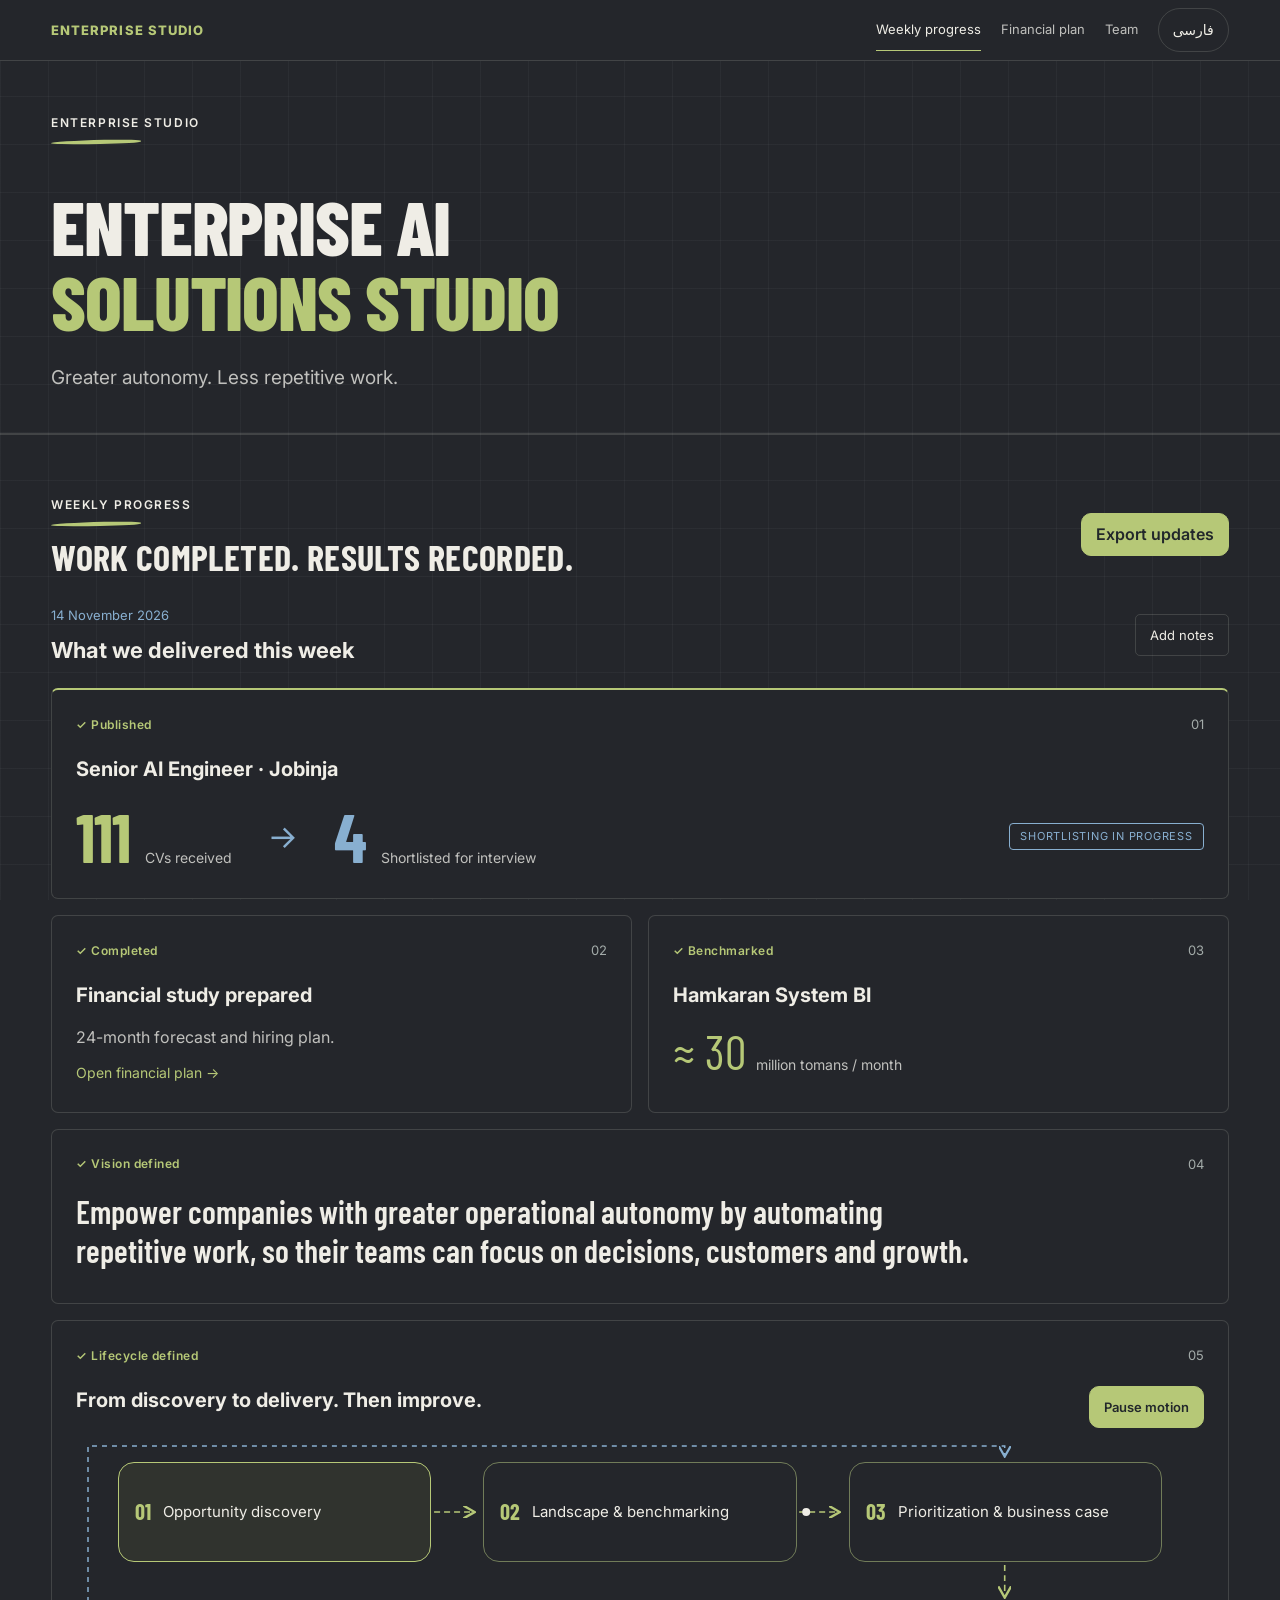
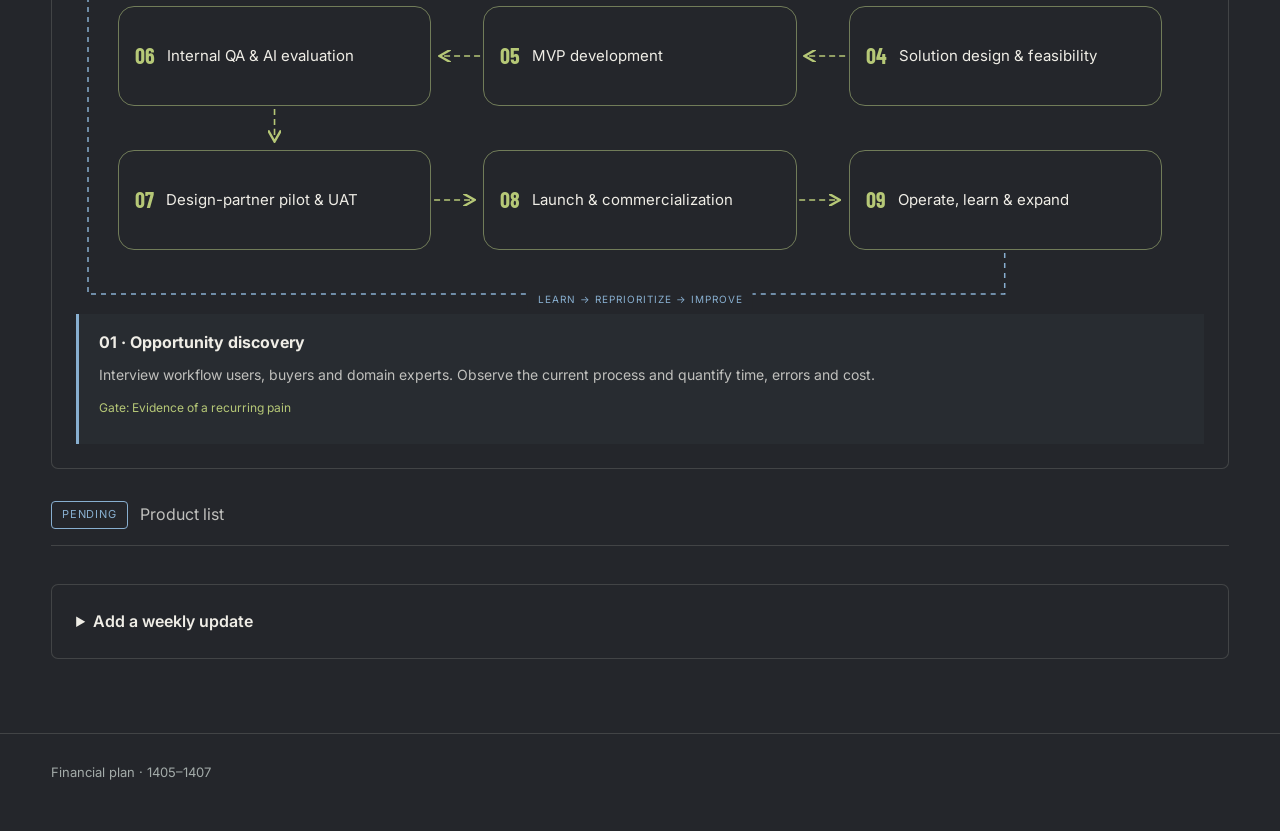
==== commit 41d6ec98: "Refocus studio identity and weekly outcomes; add lifecycle flow and milestone-based developer budget" ====
--- a/financial-plan/index.html
+++ b/financial-plan/index.html
@@ -163,7 +163,7 @@
 @media(max-width:600px){.cycle,.form-grid{grid-template-columns:1fr}.studio-card,.week-card,.cycle-step,.editor{padding:18px}.form-grid .full{grid-column:auto}}
 
 /* Visual direction: user's style-ref-1 and style-ref-2. */
-:root{--bg:#24282c;--ink:#f1f0e6;--muted:#b9bebc;--faint:#a3aba9;--accent:#c2df74;--a:194,223,116;--glass:rgba(36,40,44,.94);--line:rgba(231,237,222,.15);--track:rgba(231,237,222,.09);--s1:#c2df74;--s2:#79b5d9}
+:root{--bg:#24262B;--ink:#EFEDE6;--muted:#b9bebc;--faint:#a3aba9;--accent:#B6C877;--a:182,200,119;--glass:rgba(36,38,43,.94);--line:rgba(231,237,222,.15);--track:rgba(231,237,222,.09);--s1:#B6C877;--s2:#88AFD0}
 body{font-family:Inter,system-ui,sans-serif;background-color:var(--bg);background-image:linear-gradient(rgba(212,220,220,.045) 1px,transparent 1px),linear-gradient(90deg,rgba(212,220,220,.045) 1px,transparent 1px);background-size:48px 48px;background-attachment:fixed}
 .wrap{max-width:1480px;padding-inline:clamp(20px,4vw,64px)}
 nav{background:rgba(31,35,39,.96);backdrop-filter:blur(12px)}nav .wrap{gap:4px 20px}nav b{font-weight:800;letter-spacing:.08em;font-size:13px}nav a{font-size:13px}
@@ -178,20 +178,33 @@
 @media(max-width:760px){header.hero{padding-top:40px}.hero h1{font-size:clamp(44px,9vw,68px);line-height:1.02}.wrap{padding-inline:20px}.tiles{grid-template-columns:repeat(2,minmax(0,1fr));gap:10px}.tile{padding:16px}.tile .v{font-size:36px}.tile .u{font-size:11px}h2{font-size:32px}.vision{font-size:30px!important}.teamhead h1{font-size:48px}}
 @media(max-width:420px){.tiles{grid-template-columns:1fr 1fr}.tile .v{font-size:30px}.tile .k{font-size:10px}}
 .vision-grid{grid-template-columns:1fr}.vision-grid .vision{max-width:60ch}
+/* Exact reference palette. */
+:root{--bg:#24262B;--ink:#EFEDE6;--accent:#B6C877;--a:182,200,119;--s1:#B6C877;--s2:#88AFD0;--glass:#24262B;--muted:#c0c0bd}
+body{background-color:#24262B}nav,footer{background:#24262B}.hero h1{font-size:clamp(48px,6vw,86px);max-width:28ch}.hero{border-bottom:1px solid var(--line)}.hero #studio-tagline{font-size:19px;color:var(--muted);margin-top:20px}header.hero{padding:48px 0 40px}section{background:transparent!important}h2{font-size:36px}
+.finance-header{padding-top:40px}.finance-nav{display:flex;flex-wrap:wrap;gap:24px;padding:24px 0 12px}.finance-nav a{color:var(--muted);text-decoration:none}.finance-nav a:hover{color:var(--accent)}
+.week-heading{display:flex;justify-content:space-between;align-items:center;gap:16px;margin:24px 0 20px}.week-heading time{color:var(--s2);font-size:13px}.week-heading h3{font-size:22px;margin:6px 0 0}.week-heading button,.flow-control{background:transparent;color:var(--ink);border:1px solid var(--line);border-radius:5px;padding:9px 14px;font-size:13px;min-height:42px}
+.weekly-delivery{margin-bottom:38px}.accomplishments{display:grid;grid-template-columns:1fr 1fr;gap:16px}.outcome{padding:24px;background:#24262B;border:1px solid var(--line);border-radius:7px;min-width:0}.outcome-head{display:flex;justify-content:space-between;align-items:center;margin-bottom:18px}.done-label{font-size:12px;color:var(--accent);font-weight:600;letter-spacing:.04em}.outcome-index{font-size:13px;color:var(--faint)}.outcome h3{font-size:20px;margin:0 0 14px}.outcome p{color:var(--muted);margin:10px 0}.outcome-link{color:var(--accent);font-size:14px;text-decoration:none}.outcome-link:hover{text-decoration:underline}.hiring,.vision-outcome,.lifecycle-outcome{grid-column:1/-1}.hiring{border-top:2px solid var(--accent)}.hiring-funnel{display:flex;align-items:center;gap:36px}.hiring-funnel>div{display:flex;align-items:baseline;gap:14px}.hiring-funnel b{font-family:'Barlow Condensed',Impact,sans-serif;font-size:68px;line-height:1.1;font-weight:700;color:var(--accent)}.hiring-funnel>div:nth-of-type(2) b{color:var(--s2)}.hiring-funnel span{font-size:14px;color:var(--muted)}.hiring-funnel .funnel-arrow{font-size:32px;color:var(--s2)}.hiring-funnel .ongoing{margin-inline-start:auto;color:var(--s2);border-color:var(--s2);font-size:11px;background:transparent}.benchmark-price{font-family:'Barlow Condensed',Impact,sans-serif;font-size:48px;color:var(--accent)!important;line-height:1.1}.benchmark-price span{font-family:Inter,system-ui,sans-serif;font-size:14px;color:var(--muted)}.vision-outcome .vision{font-size:32px!important;max-width:65ch;color:var(--ink)}.pending-line{display:flex;align-items:center;gap:12px;margin-top:16px;color:var(--muted);padding:16px 0;border-bottom:1px solid var(--line)}.pending-line .badge{color:var(--s2);border-color:var(--s2);background:transparent}.completed-list{list-style:none;padding:0;margin:0;border:1px solid var(--line);border-radius:7px;background:var(--bg)}.completed-list li{display:flex;gap:14px;padding:18px 24px;border-bottom:1px solid var(--line);white-space:pre-wrap}.completed-list li:last-child{border-bottom:0}.completed-list li>span{color:var(--accent)}.additional-notes{padding:20px;border-inline-start:2px solid var(--s2)}
+.cycle-flow{position:relative;padding:32px 42px 64px;isolation:isolate}.cycle-flow svg{position:absolute;inset:0;width:100%;height:100%;z-index:0;overflow:visible;pointer-events:none}.flow-nodes{display:grid;grid-template-columns:repeat(3,minmax(0,1fr));gap:44px 52px;list-style:none;margin:0;padding:0;position:relative;z-index:1}.flow-node:nth-child(4){grid-column:3;grid-row:2}.flow-node:nth-child(5){grid-column:2;grid-row:2}.flow-node:nth-child(6){grid-column:1;grid-row:2}.flow-node button{display:flex;align-items:center;gap:12px;text-align:start;width:100%;height:100%;min-height:100px;padding:18px 16px;background:var(--bg);border:1px solid #717c59;color:var(--ink);border-radius:16px;font-size:15px;line-height:1.45}.flow-node button:hover,.flow-node button[aria-pressed=true]{background:#30332e;border-color:var(--accent)}.step-num{color:var(--accent);font-size:22px;font-weight:700;font-family:'Barlow Condensed',Impact,sans-serif}.flow-connector{fill:none;stroke:var(--accent);stroke-width:1.6;stroke-dasharray:6 4;animation:flow-dash 2s linear infinite}.feedback-connector{fill:none;stroke:var(--s2);stroke-width:1.5;stroke-dasharray:5 5;animation:flow-dash 2s linear infinite}.paused path{animation-play-state:paused}.feedback-label{position:absolute;bottom:3px;left:50%;transform:translateX(-50%);z-index:1;background:var(--bg);color:var(--s2);font-size:10px;letter-spacing:.1em;padding:4px 10px;white-space:nowrap}.flow-detail{border-inline-start:3px solid var(--s2);padding:16px 20px;background:rgba(136,175,208,.04);min-height:130px}.flow-detail b{font-size:16px}.flow-detail p{font-size:14px;margin:8px 0}.flow-detail>span{font-size:12px;color:var(--accent)}.flow-control:disabled{opacity:.7;cursor:default}.lifecycle-outcome .section-tools{margin-bottom:0}
+@keyframes flow-dash{to{stroke-dashoffset:-20}}
+html[lang=fa] .hiring-funnel b,html[lang=fa] .benchmark-price{font-family:Vazirmatn,Tahoma,sans-serif;font-size:44px}html[lang=fa] .benchmark-price span{font-family:Vazirmatn,Tahoma,sans-serif}html[lang=fa] .vision-outcome .vision{font-size:26px!important}
+@media(max-width:1000px){.hiring-funnel{gap:22px;flex-wrap:wrap}.hiring-funnel .ongoing{margin-inline-start:0}.flow-nodes{gap:38px 32px}.cycle-flow{padding-inline:28px}.flow-node button{font-size:13px;padding:12px;gap:8px}}
+@media(max-width:680px){.accomplishments{grid-template-columns:1fr}.hiring,.vision-outcome,.lifecycle-outcome{grid-column:auto}.outcome{padding:18px}.week-heading{align-items:start}.week-heading h3{font-size:19px}.hiring-funnel>div{flex-direction:column;gap:2px}.hiring-funnel b{font-size:56px}.hiring-funnel .ongoing{flex-basis:100%;width:max-content}.flow-nodes{grid-template-columns:1fr;gap:34px}.flow-node:nth-child(n){grid-column:auto;grid-row:auto}.flow-node button{min-height:70px;font-size:15px}.cycle-flow{padding:30px 30px 56px}.feedback-label{font-size:8px;letter-spacing:0}.vision-outcome .vision{font-size:26px!important}.hero #studio-tagline{font-size:16px}.finance-nav{gap:16px}html[lang=fa] .vision-outcome .vision{font-size:22px!important}}
+@media(prefers-reduced-motion:reduce){.flow-connector,.feedback-connector{animation:none}}
+
 </style>
 </head>
 <body>
 
 <div id="app">
-  <nav><div class="wrap"><b data-t="brand"></b><a href="#progress" data-t="navProgress"></a><a href="#studio" data-t="navStudio"></a><a href="#overview" data-t="navOverview"></a><a href="#glance" data-t="navGlance"></a><a href="#assumptions" data-t="navAssum"></a><a href="#statements" data-t="navStatements"></a><a href="#team" data-t="navTeam"></a><button class="lang" type="button" data-lang></button></div></nav>
-  <div id="view-plan">
-    <header class="hero"><div class="wrap">
-      <div class="eyebrow" data-t="eyebrow"></div>
-      <h1 id="title"></h1>
-      <div class="tiles" id="tiles"></div>
-    </div></header>
-    <section id="progress"><div class="wrap" id="progress-content"></div></section>
-    <section id="studio"><div class="wrap" id="studio-content"></div></section>
+  <nav><div class="wrap"><b data-t="brand"></b><a href="#progress" data-t="navProgress"></a><a href="#overview" data-t="navFinance"></a><a href="#team" data-t="navTeam"></a><button class="lang" type="button" data-lang></button></div></nav>
+  <header class="hero"><div class="wrap">
+    <div class="eyebrow" data-t="brand"></div><h1 id="title"></h1><p id="studio-tagline"></p>
+  </div></header>
+  <div id="view-progress"><section id="progress"><div class="wrap" id="progress-content"></div></section></div>
+  <div id="view-plan" hidden>
+    <div class="wrap finance-header"><h2 data-t="navFinance"></h2><p class="lead" data-t="eyebrow"></p><div class="tiles" id="tiles"></div>
+      <div class="finance-nav"><a href="#overview" data-t="navOverview"></a><a href="#glance" data-t="navGlance"></a><a href="#assumptions" data-t="navAssum"></a><a href="#statements" data-t="navStatements"></a></div>
+    </div>
     <section id="overview"><div class="wrap"><div class="sechead"><h2 data-t="navOverview"></h2><p class="lead" data-t="ovLead"></p></div><div id="ovbox"></div></div></section>
     <section id="glance"><div class="wrap"><h2 data-t="navGlance"></h2><p class="lead" data-t="glanceLead"></p><div class="glance" id="glancegrid"></div></div></section>
     <section id="assumptions"><div class="wrap"><h2 data-t="assumH"></h2><p class="lead" data-t="assumLead"></p><div class="kgrid" id="kgrid"></div><div id="staffing-controls"></div></div></section>
@@ -208,18 +221,19 @@
   <footer><div class="wrap" data-t="footer"></div></footer>
 </div>
 <script>
-const PLAN_DATA = {"title":{"en":"Modular AI solutions for enterprises: two-year financial plan","fa":"راهکارهای ماژولار هوش مصنوعی برای سازمان‌ها: برنامه مالی دوساله"},"rows":[{"m":"Azar 1405","mf":"آذر ۱۴۰۵","new":1,"lost":0,"cl":1,"rel":0,"cat":1,"subs":1,"team":4,"price":35,"sub_rev":0,"setup":17.5,"rev":17.5,"sal":361,"hs":0,"payroll":361,"claude":30,"snapp":5,"cloud":55,"rent":0,"dep":11.11111111111111,"cost":462.1111111111111,"profit":-444.6111111111111,"cash_in":17.5,"cash_cost":-451,"capex":-400,"ncf":-833.5,"inj":833.5,"cash":0,"ar":0,"fa":388.8888888888889,"assets":388.8888888888889,"capcum":833.5,"re":-444.6111111111111},{"m":"Dey 1405","mf":"دی ۱۴۰۵","new":2,"lost":0,"cl":3,"rel":0,"cat":1,"subs":3,"team":4,"price":35,"sub_rev":35,"setup":35,"rev":70,"sal":361,"hs":0,"payroll":361,"claude":31.78389283077886,"snapp":5.297315471796477,"cloud":55,"rent":0,"dep":11.11111111111111,"cost":464.19231941368645,"profit":-394.19231941368645,"cash_in":35,"cash_cost":-453.08120830257536,"capex":0,"ncf":-418.08120830257536,"inj":418.08120830257536,"cash":0,"ar":35,"fa":377.77777777777777,"assets":412.77777777777777,"capcum":1251.5812083025753,"re":-838.8034305247975},{"m":"Bahman 1405","mf":"بهمن ۱۴۰۵","new":3,"lost":0,"cl":6,"rel":0,"cat":1,"subs":6,"team":4,"price":35,"sub_rev":105,"setup":52.5,"rev":157.5,"sal":361,"hs":0,"payroll":361,"claude":33.67386144928119,"snapp":5.612310241546865,"cloud":55,"rent":0,"dep":11.11111111111111,"cost":466.3972828019391,"profit":-308.8972828019391,"cash_in":87.5,"cash_cost":-455.28617169082804,"capex":0,"ncf":-367.78617169082804,"inj":367.78617169082804,"cash":0,"ar":105,"fa":366.6666666666667,"assets":471.6666666666667,"capcum":1619.3673799934033,"re":-1147.7007133267366},{"m":"Esfand 1405","mf":"اسفند ۱۴۰۵","new":4,"lost":0,"cl":10,"rel":0,"cat":1,"subs":10,"team":4,"price":35,"sub_rev":210,"setup":70,"rev":280,"sal":361,"hs":0,"payroll":361,"claude":35.67621345008163,"snapp":5.946035575013605,"cloud":55,"rent":0,"dep":11.11111111111111,"cost":468.7333601362063,"profit":-188.73336013620627,"cash_in":175,"cash_cost":-457.6222490250952,"capex":0,"ncf":-282.6222490250952,"inj":282.6222490250952,"cash":0,"ar":210,"fa":355.55555555555554,"assets":565.5555555555555,"capcum":1901.9896290184986,"re":-1336.434073462943},{"m":"Farvardin 1406","mf":"فروردین ۱۴۰۶","new":1,"lost":0,"cl":11,"rel":0,"cat":1,"subs":11,"team":4,"price":52.5,"sub_rev":525,"setup":26.25,"rev":551.25,"sal":505.4,"hs":0,"payroll":505.4,"claude":37.79763149684619,"snapp":6.299605249474366,"cloud":88.5,"rent":0,"dep":11.11111111111111,"cost":649.1083478574316,"profit":-97.85834785743157,"cash_in":236.25,"cash_cost":-637.9972367463205,"capex":0,"ncf":-401.7472367463205,"inj":401.7472367463205,"cash":0,"ar":525,"fa":344.44444444444446,"assets":869.4444444444445,"capcum":2303.736865764819,"re":-1434.2924213203746},{"m":"Ordibehesht 1406","mf":"اردیبهشت ۱۴۰۶","new":1,"lost":0,"cl":12,"rel":0,"cat":1,"subs":12,"team":4,"price":52.5,"sub_rev":577.5,"setup":26.25,"rev":603.75,"sal":505.4,"hs":0,"payroll":505.4,"claude":40.04519562510103,"snapp":6.674199270850172,"cloud":88.5,"rent":30,"dep":11.11111111111111,"cost":681.7305060070622,"profit":-77.98050600706222,"cash_in":551.25,"cash_cost":-670.6193948959511,"capex":0,"ncf":-119.36939489595113,"inj":119.36939489595113,"cash":0,"ar":577.5,"fa":333.33333333333337,"assets":910.8333333333334,"capcum":2423.10626066077,"re":-1512.2729273274367},{"m":"Khordad 1406","mf":"خرداد ۱۴۰۶","new":1,"lost":0,"cl":13,"rel":1,"cat":2,"subs":13,"team":5,"price":52.5,"sub_rev":630,"setup":26.25,"rev":656.25,"sal":505.4,"hs":84,"payroll":589.4,"claude":53.033008588991066,"snapp":7.0710678118654755,"cloud":88.5,"rent":30,"dep":11.11111111111111,"cost":779.1151875119676,"profit":-122.86518751196763,"cash_in":603.75,"cash_cost":-768.0040764008565,"capex":0,"ncf":-164.25407640085655,"inj":164.25407640085655,"cash":0,"ar":630,"fa":322.22222222222223,"assets":952.2222222222222,"capcum":2587.3603370616265,"re":-1635.1381148394044},{"m":"Tir 1406","mf":"تیر ۱۴۰۶","new":1,"lost":0,"cl":14,"rel":0,"cat":2,"subs":17,"team":5,"price":52.5,"sub_rev":682.5,"setup":26.25,"rev":708.75,"sal":505.4,"hs":84,"payroll":589.4,"claude":56.186515382875555,"snapp":7.491535384383408,"cloud":88.5,"rent":30,"dep":11.11111111111111,"cost":782.68916187837,"profit":-73.93916187836999,"cash_in":656.25,"cash_cost":-771.5780507672589,"capex":0,"ncf":-115.3280507672589,"inj":115.3280507672589,"cash":0,"ar":682.5,"fa":311.1111111111111,"assets":993.6111111111111,"capcum":2702.6883878288854,"re":-1709.0772767177743},{"m":"Mordad 1406","mf":"مرداد ۱۴۰۶","new":1,"lost":1,"cl":14,"rel":0,"cat":2,"subs":17,"team":5,"price":52.5,"sub_rev":808.5,"setup":26.25,"rev":834.75,"sal":505.4,"hs":84,"payroll":589.4,"claude":59.527539448807474,"snapp":7.937005259840997,"cloud":88.5,"rent":30,"dep":11.11111111111111,"cost":786.4756558197596,"profit":48.274344180240405,"cash_in":708.75,"cash_cost":-775.3645447086485,"capex":0,"ncf":-66.61454470864851,"inj":66.61454470864851,"cash":0,"ar":808.5,"fa":300,"assets":1108.5,"capcum":2769.3029325375337,"re":-1660.802932537534},{"m":"Shahrivar 1406","mf":"شهریور ۱۴۰۶","new":1,"lost":0,"cl":15,"rel":1,"cat":3,"subs":18,"team":5,"price":52.5,"sub_rev":861,"setup":26.25,"rev":887.25,"sal":505.4,"hs":84,"payroll":589.4,"claude":63.06723114402859,"snapp":8.408964152537145,"cloud":88.5,"rent":30,"dep":11.11111111111111,"cost":790.4873064076768,"profit":96.76269359232322,"cash_in":834.75,"cash_cost":-779.3761952965657,"capex":0,"ncf":55.3738047034343,"inj":0,"cash":55.3738047034343,"ar":861,"fa":288.8888888888889,"assets":1205.2626935923233,"capcum":2769.3029325375337,"re":-1564.0402389452106},{"m":"Mehr 1406","mf":"مهر ۱۴۰۶","new":1,"lost":0,"cl":16,"rel":0,"cat":3,"subs":22,"team":5,"price":52.5,"sub_rev":913.5,"setup":26.25,"rev":939.75,"sal":505.4,"hs":84,"payroll":589.4,"claude":66.81740386052545,"snapp":8.908987181403393,"cloud":94.5,"rent":30,"dep":11.11111111111111,"cost":800.7375021530399,"profit":139.01249784696006,"cash_in":887.25,"cash_cost":-789.6263910419289,"capex":0,"ncf":97.62360895807115,"inj":0,"cash":152.99741366150545,"ar":913.5,"fa":277.77777777777777,"assets":1344.2751914392834,"capcum":2769.3029325375337,"re":-1425.0277410982505},{"m":"Aban 1406","mf":"آبان ۱۴۰۶","new":1,"lost":0,"cl":17,"rel":0,"cat":3,"subs":23,"team":5,"price":52.5,"sub_rev":1092,"setup":26.25,"rev":1118.25,"sal":505.4,"hs":84,"payroll":589.4,"claude":70.790573451127,"snapp":9.438743126816934,"cloud":94.5,"rent":30,"dep":11.11111111111111,"cost":805.240427689055,"profit":313.00957231094503,"cash_in":939.75,"cash_cost":-794.1293165779439,"capex":0,"ncf":145.62068342205612,"inj":0,"cash":298.61809708356157,"ar":1092,"fa":266.6666666666667,"assets":1657.2847637502284,"capcum":2769.3029325375337,"re":-1112.0181687873055},{"m":"Azar 1406","mf":"آذر ۱۴۰۶","new":1,"lost":0,"cl":18,"rel":1,"cat":4,"subs":24,"team":5,"price":52.5,"sub_rev":1144.5,"setup":26.25,"rev":1170.75,"sal":505.4,"hs":84,"payroll":589.4,"claude":75,"snapp":10,"cloud":94.5,"rent":30,"dep":11.11111111111111,"cost":810.0111111111111,"profit":360.73888888888894,"cash_in":1118.25,"cash_cost":-798.9,"capex":0,"ncf":319.35,"inj":0,"cash":617.9680970835616,"ar":1144.5,"fa":255.55555555555557,"assets":2018.0236526391172,"capcum":2769.3029325375337,"re":-751.2792798984166},{"m":"Dey 1406","mf":"دی ۱۴۰۶","new":1,"lost":1,"cl":18,"rel":1,"cat":5,"subs":28,"team":5,"price":52.5,"sub_rev":1144.5,"setup":26.25,"rev":1170.75,"sal":505.4,"hs":84,"payroll":589.4,"claude":79.45973207694715,"snapp":10.594630943592954,"cloud":94.5,"rent":30,"dep":11.11111111111111,"cost":815.0654741316512,"profit":355.6845258683488,"cash_in":1170.75,"cash_cost":-803.9543630205401,"capex":0,"ncf":366.7956369794599,"inj":0,"cash":984.7637340630215,"ar":1144.5,"fa":244.44444444444446,"assets":2373.708178507466,"capcum":2769.3029325375337,"re":-395.59475403006775},{"m":"Bahman 1406","mf":"بهمن ۱۴۰۶","new":1,"lost":0,"cl":19,"rel":1,"cat":6,"subs":33,"team":6,"price":52.5,"sub_rev":1365,"setup":26.25,"rev":1391.25,"sal":505.4,"hs":168,"payroll":673.4,"claude":101.02158434784357,"snapp":11.22462048309373,"cloud":94.5,"rent":30,"dep":11.11111111111111,"cost":921.2573159420484,"profit":469.9926840579516,"cash_in":1170.75,"cash_cost":-910.1462048309373,"capex":0,"ncf":260.60379516906266,"inj":0,"cash":1245.367529232084,"ar":1365,"fa":233.33333333333334,"assets":2843.7008625654175,"capcum":2769.3029325375337,"re":74.39793002788383},{"m":"Esfand 1406","mf":"اسفند ۱۴۰۶","new":1,"lost":0,"cl":20,"rel":1,"cat":7,"subs":38,"team":6,"price":52.5,"sub_rev":1585.5,"setup":26.25,"rev":1611.75,"sal":505.4,"hs":168,"payroll":673.4,"claude":107.0286403502449,"snapp":11.89207115002721,"cloud":94.5,"rent":30,"dep":11.11111111111111,"cost":927.9318226113832,"profit":683.8181773886168,"cash_in":1391.25,"cash_cost":-916.8207115002721,"capex":0,"ncf":474.42928849972793,"inj":0,"cash":1719.796817731812,"ar":1585.5,"fa":222.22222222222223,"assets":3527.5190399540343,"capcum":2769.3029325375337,"re":758.2161074165007},{"m":"Farvardin 1407","mf":"فروردین ۱۴۰۷","new":1,"lost":0,"cl":21,"rel":1,"cat":8,"subs":43,"team":6,"price":78.75,"sub_rev":2709,"setup":39.375,"rev":2748.375,"sal":707.56,"hs":235.19999999999996,"payroll":942.7599999999999,"claude":113.39289449053858,"snapp":12.599210498948732,"cloud":150.75,"rent":45,"dep":11.11111111111111,"cost":1275.6132161005983,"profit":1472.7617838994017,"cash_in":1624.875,"cash_cost":-1264.5021049894872,"capex":0,"ncf":360.3728950105128,"inj":0,"cash":2080.169712742325,"ar":2709,"fa":211.11111111111111,"assets":5000.280823853436,"capcum":2769.3029325375337,"re":2230.9778913159025},{"m":"Ordibehesht 1407","mf":"اردیبهشت ۱۴۰۷","new":1,"lost":0,"cl":22,"rel":1,"cat":9,"subs":48,"team":6,"price":78.75,"sub_rev":3039.75,"setup":39.375,"rev":3079.125,"sal":707.56,"hs":235.19999999999996,"payroll":942.7599999999999,"claude":120.13558687530309,"snapp":13.348398541700345,"cloud":150.75,"rent":45,"dep":11.11111111111111,"cost":1283.1050965281145,"profit":1796.0199034718855,"cash_in":2748.375,"cash_cost":-1271.9939854170034,"capex":0,"ncf":1476.3810145829966,"inj":0,"cash":3556.5507273253215,"ar":3039.75,"fa":200,"assets":6796.3007273253215,"capcum":2769.3029325375337,"re":4026.997794787788},{"m":"Khordad 1407","mf":"خرداد ۱۴۰۷","new":1,"lost":1,"cl":22,"rel":1,"cat":10,"subs":52,"team":6,"price":78.75,"sub_rev":3291.75,"setup":39.375,"rev":3331.125,"sal":707.56,"hs":235.19999999999996,"payroll":942.7599999999999,"claude":127.27922061357856,"snapp":14.142135623730951,"cloud":150.75,"rent":45,"dep":11.11111111111111,"cost":1291.0424673484206,"profit":2040.0825326515794,"cash_in":3079.125,"cash_cost":-1279.9313562373095,"capex":0,"ncf":1799.1936437626905,"inj":0,"cash":5355.7443710880125,"ar":3291.75,"fa":188.88888888888889,"assets":8836.383259976901,"capcum":2769.3029325375337,"re":6067.0803274393675},{"m":"Tir 1407","mf":"تیر ۱۴۰۷","new":1,"lost":0,"cl":23,"rel":1,"cat":11,"subs":57,"team":6,"price":78.75,"sub_rev":3622.5,"setup":39.375,"rev":3661.875,"sal":707.56,"hs":235.19999999999996,"payroll":942.7599999999999,"claude":134.84763691890134,"snapp":14.983070768766815,"cloud":150.75,"rent":45,"dep":11.11111111111111,"cost":1299.4518187987792,"profit":2362.423181201221,"cash_in":3331.125,"cash_cost":-1288.340707687668,"capex":0,"ncf":2042.784292312332,"inj":0,"cash":7398.528663400344,"ar":3622.5,"fa":177.77777777777777,"assets":11198.806441178122,"capcum":2769.3029325375337,"re":8429.503508640588},{"m":"Mordad 1407","mf":"مرداد ۱۴۰۷","new":1,"lost":0,"cl":24,"rel":1,"cat":12,"subs":63,"team":6,"price":78.75,"sub_rev":3953.25,"setup":39.375,"rev":3992.625,"sal":707.56,"hs":235.19999999999996,"payroll":942.7599999999999,"claude":142.86609467713797,"snapp":15.874010519681995,"cloud":150.75,"rent":45,"dep":11.11111111111111,"cost":1308.361216307931,"profit":2684.263783692069,"cash_in":3661.875,"cash_cost":-1297.25010519682,"capex":0,"ncf":2364.62489480318,"inj":0,"cash":9763.153558203525,"ar":3953.25,"fa":166.66666666666669,"assets":13883.070224870191,"capcum":2769.3029325375337,"re":11113.767292332657},{"m":"Shahrivar 1407","mf":"شهریور ۱۴۰۷","new":1,"lost":0,"cl":25,"rel":1,"cat":13,"subs":69,"team":6,"price":78.75,"sub_rev":4347,"setup":39.375,"rev":4386.375,"sal":707.56,"hs":235.19999999999996,"payroll":942.7599999999999,"claude":151.36135474566862,"snapp":16.81792830507429,"cloud":150.75,"rent":45,"dep":11.11111111111111,"cost":1317.8003941618538,"profit":3068.5746058381465,"cash_in":3992.625,"cash_cost":-1306.6892830507427,"capex":0,"ncf":2685.9357169492573,"inj":0,"cash":12449.089275152783,"ar":4347,"fa":155.55555555555557,"assets":16951.644830708337,"capcum":2769.3029325375337,"re":14182.341898170804},{"m":"Mehr 1407","mf":"مهر ۱۴۰۷","new":1,"lost":1,"cl":25,"rel":1,"cat":14,"subs":74,"team":6,"price":78.75,"sub_rev":4662,"setup":39.375,"rev":4701.375,"sal":707.56,"hs":235.19999999999996,"payroll":942.7599999999999,"claude":160.36176926526107,"snapp":17.817974362806787,"cloud":150.75,"rent":45,"dep":11.11111111111111,"cost":1327.800854739179,"profit":3373.574145260821,"cash_in":4386.375,"cash_cost":-1316.6897436280678,"capex":0,"ncf":3069.685256371932,"inj":0,"cash":15518.774531524716,"ar":4662,"fa":144.44444444444446,"assets":20325.21897596916,"capcum":2769.3029325375337,"re":17555.916043431625},{"m":"Aban 1407","mf":"آبان ۱۴۰۷","new":1,"lost":0,"cl":26,"rel":1,"cat":15,"subs":80,"team":6,"price":78.75,"sub_rev":5055.75,"setup":39.375,"rev":5095.125,"sal":707.56,"hs":235.19999999999996,"payroll":942.7599999999999,"claude":169.89737628270484,"snapp":18.87748625363387,"cloud":159.75,"rent":45,"dep":11.11111111111111,"cost":1347.3959736474496,"profit":3747.72902635255,"cash_in":4701.375,"cash_cost":-1336.2848625363386,"capex":0,"ncf":3365.0901374636614,"inj":0,"cash":18883.864668988375,"ar":5055.75,"fa":133.33333333333337,"assets":24072.948002321707,"capcum":2769.3029325375337,"re":21303.645069784176}],"years":[{"rev":525,"cost":1861.434073462943,"profit":-1336.434073462943,"inj":1901.9896290184986,"cash":0,"cl":10,"cat":1,"subs":10},{"rev":11644.5,"cost":9549.849819120556,"profit":2094.6501808794437,"inj":867.3133035190356,"cash":1719.796817731812,"cl":20,"cat":7,"subs":38},{"rev":30996,"cost":10450.571037632326,"profit":20545.428962367674,"inj":0,"cash":18883.864668988375,"cl":26,"cat":15,"subs":80},{"rev":43165.5,"cost":21861.854930215824,"profit":21303.645069784176,"inj":2769.302932537534,"cash":18883.864668988375,"cl":26,"cat":15,"subs":80}],"kpi":{"capital":2769.3029325375337,"last_inj":"Mordad 1406","last_inj_fa":"مرداد ۱۴۰۶","first_profit":"Mordad 1406","first_profit_fa":"مرداد ۱۴۰۶"},"team":[{"role":{"en":"Team lead","fa":"سرپرست تیم"},"start":{"en":"Azar 1405","fa":"آذر ۱۴۰۵"},"s":[195,273,382.19999999999993]},{"role":{"en":"AI engineer","fa":"مهندس هوش مصنوعی"},"start":{"en":"Azar 1405","fa":"آذر ۱۴۰۵"},"s":[90,125.99999999999999,176.39999999999998]},{"role":{"en":"Intern","fa":"کارآموز"},"start":{"en":"Azar 1405","fa":"آذر ۱۴۰۵"},"s":[38,53.199999999999996,74.47999999999999]},{"role":{"en":"Intern","fa":"کارآموز"},"start":{"en":"Azar 1405","fa":"آذر ۱۴۰۵"},"s":[38,53.199999999999996,74.47999999999999]},{"role":{"en":"Delivery specialist (planned hire)","fa":"کارشناس استقرار (جذب برنامه‌ریزی‌شده)"},"start":{"en":"Khordad 1406","fa":"خرداد ۱۴۰۶"},"s":[null,84,117.59999999999998]},{"role":{"en":"Delivery specialist (planned hire)","fa":"کارشناس استقرار (جذب برنامه‌ریزی‌شده)"},"start":{"en":"Bahman 1406","fa":"بهمن ۱۴۰۶"},"s":[null,84,117.59999999999998]}],"keyassum":{"en":[["35","Price per module per month","million tomans in 1405"],["50%","Yearly price increase","every Farvardin, for all clients"],["20%","Multi-module discount","on a client's second and later modules"],["10","Clients by the end of Esfand 1405","then one new client a month"],["4","Clients lost in two years","about one every five months"],["1 to 15","Modules in the portfolio","one new module per season after month 4, then one per month after year 1"],["20%","Uptake of each new module","share of existing clients that subscribe, the month after release"],["40%","Yearly salary increase","every Farvardin"]],"fa":[["۳۵","قیمت ماهانه هر ماژول","میلیون تومان در سال ۱۴۰۵"],["۵۰٪","افزایش سالانه قیمت","هر فروردین، برای همه مشتریان"],["۲۰٪","تخفیف چندماژولی","برای ماژول دوم به بعدِ هر مشتری"],["۱۰","مشتری تا پایان اسفند ۱۴۰۵","و پس از آن ماهی یک مشتری جدید"],["۴","مشتری ازدست‌رفته در دو سال","تقریباً هر پنج ماه یکی"],["۱ تا ۱۵","ماژول‌های سبد محصولات","پس از ماه چهارم هر فصل یک ماژول جدید و پس از سال اول هر ماه یکی"],["۲۰٪","استقبال از هر ماژول جدید","سهم مشتریان فعلی که در ماه بعد از عرضه مشترک می‌شوند"],["۴۰٪","افزایش سالانه حقوق","هر فروردین"]]}};
+const PLAN_DATA = {"title":{"en":"Enterprise AI Solutions Studio","fa":"استودیوی راهکارهای هوش مصنوعی سازمانی"},"rows":[{"m":"Azar 1405","mf":"آذر ۱۴۰۵","new":1,"lost":0,"cl":1,"rel":0,"cat":1,"subs":1,"team":4,"price":35,"sub_rev":0,"setup":17.5,"rev":17.5,"sal":361,"hs":0,"payroll":361,"claude":30,"snapp":5,"cloud":55,"rent":0,"dep":11.11111111111111,"cost":462.1111111111111,"profit":-444.6111111111111,"cash_in":17.5,"cash_cost":-451,"capex":-400,"ncf":-833.5,"inj":833.5,"cash":0,"ar":0,"fa":388.8888888888889,"assets":388.8888888888889,"capcum":833.5,"re":-444.6111111111111},{"m":"Dey 1405","mf":"دی ۱۴۰۵","new":2,"lost":0,"cl":3,"rel":0,"cat":1,"subs":3,"team":4,"price":35,"sub_rev":35,"setup":35,"rev":70,"sal":361,"hs":0,"payroll":361,"claude":31.78389283077886,"snapp":5.297315471796477,"cloud":55,"rent":0,"dep":11.11111111111111,"cost":464.19231941368645,"profit":-394.19231941368645,"cash_in":35,"cash_cost":-453.08120830257536,"capex":0,"ncf":-418.08120830257536,"inj":418.08120830257536,"cash":0,"ar":35,"fa":377.77777777777777,"assets":412.77777777777777,"capcum":1251.5812083025753,"re":-838.8034305247975},{"m":"Bahman 1405","mf":"بهمن ۱۴۰۵","new":3,"lost":0,"cl":6,"rel":0,"cat":1,"subs":6,"team":4,"price":35,"sub_rev":105,"setup":52.5,"rev":157.5,"sal":361,"hs":0,"payroll":361,"claude":33.67386144928119,"snapp":5.612310241546865,"cloud":55,"rent":0,"dep":11.11111111111111,"cost":466.3972828019391,"profit":-308.8972828019391,"cash_in":87.5,"cash_cost":-455.28617169082804,"capex":0,"ncf":-367.78617169082804,"inj":367.78617169082804,"cash":0,"ar":105,"fa":366.6666666666667,"assets":471.6666666666667,"capcum":1619.3673799934033,"re":-1147.7007133267366},{"m":"Esfand 1405","mf":"اسفند ۱۴۰۵","new":4,"lost":0,"cl":10,"rel":0,"cat":1,"subs":10,"team":4,"price":35,"sub_rev":210,"setup":70,"rev":280,"sal":361,"hs":0,"payroll":361,"claude":35.67621345008163,"snapp":5.946035575013605,"cloud":55,"rent":0,"dep":11.11111111111111,"cost":468.7333601362063,"profit":-188.73336013620627,"cash_in":175,"cash_cost":-457.6222490250952,"capex":0,"ncf":-282.6222490250952,"inj":282.6222490250952,"cash":0,"ar":210,"fa":355.55555555555554,"assets":565.5555555555555,"capcum":1901.9896290184986,"re":-1336.434073462943},{"m":"Farvardin 1406","mf":"فروردین ۱۴۰۶","new":1,"lost":0,"cl":11,"rel":0,"cat":1,"subs":11,"team":4,"price":52.5,"sub_rev":525,"setup":26.25,"rev":551.25,"sal":505.4,"hs":0,"payroll":505.4,"claude":37.79763149684619,"snapp":6.299605249474366,"cloud":88.5,"rent":0,"dep":11.11111111111111,"cost":649.1083478574316,"profit":-97.85834785743157,"cash_in":236.25,"cash_cost":-637.9972367463205,"capex":0,"ncf":-401.7472367463205,"inj":401.7472367463205,"cash":0,"ar":525,"fa":344.44444444444446,"assets":869.4444444444445,"capcum":2303.736865764819,"re":-1434.2924213203746},{"m":"Ordibehesht 1406","mf":"اردیبهشت ۱۴۰۶","new":1,"lost":0,"cl":12,"rel":0,"cat":1,"subs":12,"team":4,"price":52.5,"sub_rev":577.5,"setup":26.25,"rev":603.75,"sal":505.4,"hs":0,"payroll":505.4,"claude":40.04519562510103,"snapp":6.674199270850172,"cloud":88.5,"rent":30,"dep":11.11111111111111,"cost":681.7305060070622,"profit":-77.98050600706222,"cash_in":551.25,"cash_cost":-670.6193948959511,"capex":0,"ncf":-119.36939489595113,"inj":119.36939489595113,"cash":0,"ar":577.5,"fa":333.33333333333337,"assets":910.8333333333334,"capcum":2423.10626066077,"re":-1512.2729273274367},{"m":"Khordad 1406","mf":"خرداد ۱۴۰۶","new":1,"lost":0,"cl":13,"rel":1,"cat":2,"subs":13,"team":5,"price":52.5,"sub_rev":630,"setup":26.25,"rev":656.25,"sal":505.4,"hs":84,"payroll":589.4,"claude":53.033008588991066,"snapp":7.0710678118654755,"cloud":88.5,"rent":30,"dep":11.11111111111111,"cost":779.1151875119676,"profit":-122.86518751196763,"cash_in":603.75,"cash_cost":-768.0040764008565,"capex":0,"ncf":-164.25407640085655,"inj":164.25407640085655,"cash":0,"ar":630,"fa":322.22222222222223,"assets":952.2222222222222,"capcum":2587.3603370616265,"re":-1635.1381148394044},{"m":"Tir 1406","mf":"تیر ۱۴۰۶","new":1,"lost":0,"cl":14,"rel":0,"cat":2,"subs":17,"team":5,"price":52.5,"sub_rev":682.5,"setup":26.25,"rev":708.75,"sal":505.4,"hs":84,"payroll":589.4,"claude":56.186515382875555,"snapp":7.491535384383408,"cloud":88.5,"rent":30,"dep":11.11111111111111,"cost":782.68916187837,"profit":-73.93916187836999,"cash_in":656.25,"cash_cost":-771.5780507672589,"capex":0,"ncf":-115.3280507672589,"inj":115.3280507672589,"cash":0,"ar":682.5,"fa":311.1111111111111,"assets":993.6111111111111,"capcum":2702.6883878288854,"re":-1709.0772767177743},{"m":"Mordad 1406","mf":"مرداد ۱۴۰۶","new":1,"lost":1,"cl":14,"rel":0,"cat":2,"subs":17,"team":5,"price":52.5,"sub_rev":808.5,"setup":26.25,"rev":834.75,"sal":505.4,"hs":84,"payroll":589.4,"claude":59.527539448807474,"snapp":7.937005259840997,"cloud":88.5,"rent":30,"dep":11.11111111111111,"cost":786.4756558197596,"profit":48.274344180240405,"cash_in":708.75,"cash_cost":-775.3645447086485,"capex":0,"ncf":-66.61454470864851,"inj":66.61454470864851,"cash":0,"ar":808.5,"fa":300,"assets":1108.5,"capcum":2769.3029325375337,"re":-1660.802932537534},{"m":"Shahrivar 1406","mf":"شهریور ۱۴۰۶","new":1,"lost":0,"cl":15,"rel":1,"cat":3,"subs":18,"team":5,"price":52.5,"sub_rev":861,"setup":26.25,"rev":887.25,"sal":505.4,"hs":84,"payroll":589.4,"claude":63.06723114402859,"snapp":8.408964152537145,"cloud":88.5,"rent":30,"dep":11.11111111111111,"cost":790.4873064076768,"profit":96.76269359232322,"cash_in":834.75,"cash_cost":-779.3761952965657,"capex":0,"ncf":55.3738047034343,"inj":0,"cash":55.3738047034343,"ar":861,"fa":288.8888888888889,"assets":1205.2626935923233,"capcum":2769.3029325375337,"re":-1564.0402389452106},{"m":"Mehr 1406","mf":"مهر ۱۴۰۶","new":1,"lost":0,"cl":16,"rel":0,"cat":3,"subs":22,"team":5,"price":52.5,"sub_rev":913.5,"setup":26.25,"rev":939.75,"sal":505.4,"hs":84,"payroll":589.4,"claude":66.81740386052545,"snapp":8.908987181403393,"cloud":94.5,"rent":30,"dep":11.11111111111111,"cost":800.7375021530399,"profit":139.01249784696006,"cash_in":887.25,"cash_cost":-789.6263910419289,"capex":0,"ncf":97.62360895807115,"inj":0,"cash":152.99741366150545,"ar":913.5,"fa":277.77777777777777,"assets":1344.2751914392834,"capcum":2769.3029325375337,"re":-1425.0277410982505},{"m":"Aban 1406","mf":"آبان ۱۴۰۶","new":1,"lost":0,"cl":17,"rel":0,"cat":3,"subs":23,"team":5,"price":52.5,"sub_rev":1092,"setup":26.25,"rev":1118.25,"sal":505.4,"hs":84,"payroll":589.4,"claude":70.790573451127,"snapp":9.438743126816934,"cloud":94.5,"rent":30,"dep":11.11111111111111,"cost":805.240427689055,"profit":313.00957231094503,"cash_in":939.75,"cash_cost":-794.1293165779439,"capex":0,"ncf":145.62068342205612,"inj":0,"cash":298.61809708356157,"ar":1092,"fa":266.6666666666667,"assets":1657.2847637502284,"capcum":2769.3029325375337,"re":-1112.0181687873055},{"m":"Azar 1406","mf":"آذر ۱۴۰۶","new":1,"lost":0,"cl":18,"rel":1,"cat":4,"subs":24,"team":5,"price":52.5,"sub_rev":1144.5,"setup":26.25,"rev":1170.75,"sal":505.4,"hs":84,"payroll":589.4,"claude":75,"snapp":10,"cloud":94.5,"rent":30,"dep":11.11111111111111,"cost":810.0111111111111,"profit":360.73888888888894,"cash_in":1118.25,"cash_cost":-798.9,"capex":0,"ncf":319.35,"inj":0,"cash":617.9680970835616,"ar":1144.5,"fa":255.55555555555557,"assets":2018.0236526391172,"capcum":2769.3029325375337,"re":-751.2792798984166},{"m":"Dey 1406","mf":"دی ۱۴۰۶","new":1,"lost":1,"cl":18,"rel":1,"cat":5,"subs":28,"team":5,"price":52.5,"sub_rev":1144.5,"setup":26.25,"rev":1170.75,"sal":505.4,"hs":84,"payroll":589.4,"claude":79.45973207694715,"snapp":10.594630943592954,"cloud":94.5,"rent":30,"dep":11.11111111111111,"cost":815.0654741316512,"profit":355.6845258683488,"cash_in":1170.75,"cash_cost":-803.9543630205401,"capex":0,"ncf":366.7956369794599,"inj":0,"cash":984.7637340630215,"ar":1144.5,"fa":244.44444444444446,"assets":2373.708178507466,"capcum":2769.3029325375337,"re":-395.59475403006775},{"m":"Bahman 1406","mf":"بهمن ۱۴۰۶","new":1,"lost":0,"cl":19,"rel":1,"cat":6,"subs":33,"team":6,"price":52.5,"sub_rev":1365,"setup":26.25,"rev":1391.25,"sal":505.4,"hs":168,"payroll":673.4,"claude":101.02158434784357,"snapp":11.22462048309373,"cloud":94.5,"rent":30,"dep":11.11111111111111,"cost":921.2573159420484,"profit":469.9926840579516,"cash_in":1170.75,"cash_cost":-910.1462048309373,"capex":0,"ncf":260.60379516906266,"inj":0,"cash":1245.367529232084,"ar":1365,"fa":233.33333333333334,"assets":2843.7008625654175,"capcum":2769.3029325375337,"re":74.39793002788383},{"m":"Esfand 1406","mf":"اسفند ۱۴۰۶","new":1,"lost":0,"cl":20,"rel":1,"cat":7,"subs":38,"team":6,"price":52.5,"sub_rev":1585.5,"setup":26.25,"rev":1611.75,"sal":505.4,"hs":168,"payroll":673.4,"claude":107.0286403502449,"snapp":11.89207115002721,"cloud":94.5,"rent":30,"dep":11.11111111111111,"cost":927.9318226113832,"profit":683.8181773886168,"cash_in":1391.25,"cash_cost":-916.8207115002721,"capex":0,"ncf":474.42928849972793,"inj":0,"cash":1719.796817731812,"ar":1585.5,"fa":222.22222222222223,"assets":3527.5190399540343,"capcum":2769.3029325375337,"re":758.2161074165007},{"m":"Farvardin 1407","mf":"فروردین ۱۴۰۷","new":1,"lost":0,"cl":21,"rel":1,"cat":8,"subs":43,"team":6,"price":78.75,"sub_rev":2709,"setup":39.375,"rev":2748.375,"sal":707.56,"hs":235.19999999999996,"payroll":942.7599999999999,"claude":113.39289449053858,"snapp":12.599210498948732,"cloud":150.75,"rent":45,"dep":11.11111111111111,"cost":1275.6132161005983,"profit":1472.7617838994017,"cash_in":1624.875,"cash_cost":-1264.5021049894872,"capex":0,"ncf":360.3728950105128,"inj":0,"cash":2080.169712742325,"ar":2709,"fa":211.11111111111111,"assets":5000.280823853436,"capcum":2769.3029325375337,"re":2230.9778913159025},{"m":"Ordibehesht 1407","mf":"اردیبهشت ۱۴۰۷","new":1,"lost":0,"cl":22,"rel":1,"cat":9,"subs":48,"team":6,"price":78.75,"sub_rev":3039.75,"setup":39.375,"rev":3079.125,"sal":707.56,"hs":235.19999999999996,"payroll":942.7599999999999,"claude":120.13558687530309,"snapp":13.348398541700345,"cloud":150.75,"rent":45,"dep":11.11111111111111,"cost":1283.1050965281145,"profit":1796.0199034718855,"cash_in":2748.375,"cash_cost":-1271.9939854170034,"capex":0,"ncf":1476.3810145829966,"inj":0,"cash":3556.5507273253215,"ar":3039.75,"fa":200,"assets":6796.3007273253215,"capcum":2769.3029325375337,"re":4026.997794787788},{"m":"Khordad 1407","mf":"خرداد ۱۴۰۷","new":1,"lost":1,"cl":22,"rel":1,"cat":10,"subs":52,"team":6,"price":78.75,"sub_rev":3291.75,"setup":39.375,"rev":3331.125,"sal":707.56,"hs":235.19999999999996,"payroll":942.7599999999999,"claude":127.27922061357856,"snapp":14.142135623730951,"cloud":150.75,"rent":45,"dep":11.11111111111111,"cost":1291.0424673484206,"profit":2040.0825326515794,"cash_in":3079.125,"cash_cost":-1279.9313562373095,"capex":0,"ncf":1799.1936437626905,"inj":0,"cash":5355.7443710880125,"ar":3291.75,"fa":188.88888888888889,"assets":8836.383259976901,"capcum":2769.3029325375337,"re":6067.0803274393675},{"m":"Tir 1407","mf":"تیر ۱۴۰۷","new":1,"lost":0,"cl":23,"rel":1,"cat":11,"subs":57,"team":6,"price":78.75,"sub_rev":3622.5,"setup":39.375,"rev":3661.875,"sal":707.56,"hs":235.19999999999996,"payroll":942.7599999999999,"claude":134.84763691890134,"snapp":14.983070768766815,"cloud":150.75,"rent":45,"dep":11.11111111111111,"cost":1299.4518187987792,"profit":2362.423181201221,"cash_in":3331.125,"cash_cost":-1288.340707687668,"capex":0,"ncf":2042.784292312332,"inj":0,"cash":7398.528663400344,"ar":3622.5,"fa":177.77777777777777,"assets":11198.806441178122,"capcum":2769.3029325375337,"re":8429.503508640588},{"m":"Mordad 1407","mf":"مرداد ۱۴۰۷","new":1,"lost":0,"cl":24,"rel":1,"cat":12,"subs":63,"team":6,"price":78.75,"sub_rev":3953.25,"setup":39.375,"rev":3992.625,"sal":707.56,"hs":235.19999999999996,"payroll":942.7599999999999,"claude":142.86609467713797,"snapp":15.874010519681995,"cloud":150.75,"rent":45,"dep":11.11111111111111,"cost":1308.361216307931,"profit":2684.263783692069,"cash_in":3661.875,"cash_cost":-1297.25010519682,"capex":0,"ncf":2364.62489480318,"inj":0,"cash":9763.153558203525,"ar":3953.25,"fa":166.66666666666669,"assets":13883.070224870191,"capcum":2769.3029325375337,"re":11113.767292332657},{"m":"Shahrivar 1407","mf":"شهریور ۱۴۰۷","new":1,"lost":0,"cl":25,"rel":1,"cat":13,"subs":69,"team":6,"price":78.75,"sub_rev":4347,"setup":39.375,"rev":4386.375,"sal":707.56,"hs":235.19999999999996,"payroll":942.7599999999999,"claude":151.36135474566862,"snapp":16.81792830507429,"cloud":150.75,"rent":45,"dep":11.11111111111111,"cost":1317.8003941618538,"profit":3068.5746058381465,"cash_in":3992.625,"cash_cost":-1306.6892830507427,"capex":0,"ncf":2685.9357169492573,"inj":0,"cash":12449.089275152783,"ar":4347,"fa":155.55555555555557,"assets":16951.644830708337,"capcum":2769.3029325375337,"re":14182.341898170804},{"m":"Mehr 1407","mf":"مهر ۱۴۰۷","new":1,"lost":1,"cl":25,"rel":1,"cat":14,"subs":74,"team":6,"price":78.75,"sub_rev":4662,"setup":39.375,"rev":4701.375,"sal":707.56,"hs":235.19999999999996,"payroll":942.7599999999999,"claude":160.36176926526107,"snapp":17.817974362806787,"cloud":150.75,"rent":45,"dep":11.11111111111111,"cost":1327.800854739179,"profit":3373.574145260821,"cash_in":4386.375,"cash_cost":-1316.6897436280678,"capex":0,"ncf":3069.685256371932,"inj":0,"cash":15518.774531524716,"ar":4662,"fa":144.44444444444446,"assets":20325.21897596916,"capcum":2769.3029325375337,"re":17555.916043431625},{"m":"Aban 1407","mf":"آبان ۱۴۰۷","new":1,"lost":0,"cl":26,"rel":1,"cat":15,"subs":80,"team":6,"price":78.75,"sub_rev":5055.75,"setup":39.375,"rev":5095.125,"sal":707.56,"hs":235.19999999999996,"payroll":942.7599999999999,"claude":169.89737628270484,"snapp":18.87748625363387,"cloud":159.75,"rent":45,"dep":11.11111111111111,"cost":1347.3959736474496,"profit":3747.72902635255,"cash_in":4701.375,"cash_cost":-1336.2848625363386,"capex":0,"ncf":3365.0901374636614,"inj":0,"cash":18883.864668988375,"ar":5055.75,"fa":133.33333333333337,"assets":24072.948002321707,"capcum":2769.3029325375337,"re":21303.645069784176}],"years":[{"rev":525,"cost":1861.434073462943,"profit":-1336.434073462943,"inj":1901.9896290184986,"cash":0,"cl":10,"cat":1,"subs":10},{"rev":11644.5,"cost":9549.849819120556,"profit":2094.6501808794437,"inj":867.3133035190356,"cash":1719.796817731812,"cl":20,"cat":7,"subs":38},{"rev":30996,"cost":10450.571037632326,"profit":20545.428962367674,"inj":0,"cash":18883.864668988375,"cl":26,"cat":15,"subs":80},{"rev":43165.5,"cost":21861.854930215824,"profit":21303.645069784176,"inj":2769.302932537534,"cash":18883.864668988375,"cl":26,"cat":15,"subs":80}],"kpi":{"capital":2769.3029325375337,"last_inj":"Mordad 1406","last_inj_fa":"مرداد ۱۴۰۶","first_profit":"Mordad 1406","first_profit_fa":"مرداد ۱۴۰۶"},"team":[{"role":{"en":"Team lead","fa":"سرپرست تیم"},"start":{"en":"Azar 1405","fa":"آذر ۱۴۰۵"},"s":[195,273,382.19999999999993]},{"role":{"en":"AI engineer","fa":"مهندس هوش مصنوعی"},"start":{"en":"Azar 1405","fa":"آذر ۱۴۰۵"},"s":[90,125.99999999999999,176.39999999999998]},{"role":{"en":"Intern","fa":"کارآموز"},"start":{"en":"Azar 1405","fa":"آذر ۱۴۰۵"},"s":[38,53.199999999999996,74.47999999999999]},{"role":{"en":"Intern","fa":"کارآموز"},"start":{"en":"Azar 1405","fa":"آذر ۱۴۰۵"},"s":[38,53.199999999999996,74.47999999999999]},{"role":{"en":"Delivery specialist (planned hire)","fa":"کارشناس استقرار (جذب برنامه‌ریزی‌شده)"},"start":{"en":"Khordad 1406","fa":"خرداد ۱۴۰۶"},"s":[null,84,117.59999999999998]},{"role":{"en":"Delivery specialist (planned hire)","fa":"کارشناس استقرار (جذب برنامه‌ریزی‌شده)"},"start":{"en":"Bahman 1406","fa":"بهمن ۱۴۰۶"},"s":[null,84,117.59999999999998]}],"keyassum":{"en":[["35","Price per service per month","million tomans in 1405"],["50%","Yearly price increase","every Farvardin, for all clients"],["20%","Multi-service discount","on a client's second and later services"],["10","Clients by the end of Esfand 1405","then one new client a month"],["4","Clients lost in two years","about one every five months"],["1 to 15","Services in the portfolio","one new service per season after month 4, then one per month after year 1"],["20%","Uptake of each new service","share of existing clients that subscribe, the month after release"],["40%","Yearly salary increase","every Farvardin"]],"fa":[["۳۵","قیمت ماهانه هر خدمت","میلیون تومان در سال ۱۴۰۵"],["۵۰٪","افزایش سالانه قیمت","هر فروردین، برای همه مشتریان"],["۲۰٪","تخفیف چندخدمتی","برای خدمت دوم به بعدِ هر مشتری"],["۱۰","مشتری تا پایان اسفند ۱۴۰۵","و پس از آن ماهی یک مشتری جدید"],["۴","مشتری ازدست‌رفته در دو سال","تقریباً هر پنج ماه یکی"],["۱ تا ۱۵","خدمت‌های سبد محصولات","پس از ماه چهارم هر فصل یک خدمت جدید و پس از سال اول هر ماه یکی"],["۲۰٪","استقبال از هر خدمت جدید","سهم مشتریان فعلی که در ماه بعد از عرضه مشترک می‌شوند"],["۴۰٪","افزایش سالانه حقوق","هر فروردین"]]}};
 
 const BASE_ROWS = PLAN_DATA.rows.map(r=>({...r}));
 const staffing = {commission:12.5, contractor:0};
 function recalculatePlan(){
   let cash=0,capital=0,retained=0,signed=0,trigger=-1;
   BASE_ROWS.forEach((r,i)=>{signed+=r.new;if(trigger<0 && signed>=3) trigger=i;});
+  const secondService=BASE_ROWS.findIndex(r=>r.cat>=2);
   PLAN_DATA.rows=BASE_ROWS.map((original,i)=>{
     const r={...original}, factor=i<4?1:i<16?1.4:1.96, sales=trigger>=0 && i>trigger;
     r.team=3+(sales?1:0);r.sal=323*factor;
     r.hs=0;r.sales_base=sales?25*factor:0;r.commission=sales?staffing.commission*factor:0;
-    r.contractor=i>=1?staffing.contractor*factor:0;
+    r.contractor=secondService>=0 && i>secondService?staffing.contractor*factor:0;
     r.payroll=r.sal+r.sales_base+r.commission;
     r.claude=original.claude/original.team*r.team;
     r.cost=r.payroll+r.contractor+r.claude+r.snapp+r.cloud+r.rent+r.dep;
@@ -238,7 +252,7 @@
   PLAN_DATA.kpi={capital,last_inj:last?.m||'None',last_inj_fa:last?.mf||'ندارد',first_profit:first?.m||'Not in forecast',first_profit_fa:first?.mf||'خارج از دوره'};
   PLAN_DATA.team=PLAN_DATA.team.slice(0,3);
   PLAN_DATA.team[1].note={en:'Essential hire · required from launch.',fa:'جذب ضروری · مورد نیاز از شروع فعالیت.'};
-  PLAN_DATA.team.push({role:{en:'Project-based delivery partner',fa:'همکار اجرایی پروژه‌ای'},start:{en:'After the next two projects are finalized · target: one month',fa:'پس از نهایی‌شدن دو پروژه بعدی · هدف: یک ماه'},s:[null,null,null],contract:true,note:{en:'Project-based contract.',fa:'همکاری با قرارداد پروژه‌ای.'}});
+  PLAN_DATA.team.push({role:{en:'Project-based developer',fa:'توسعه‌دهنده پروژه‌ای'},start:{en:'After the second service is built',fa:'پس از ساخت خدمت دوم'},s:[null,null,null],contract:true,note:{en:'Project-based contract.',fa:'همکاری با قرارداد پروژه‌ای.'}});
   const start=R[trigger+1];
   PLAN_DATA.team.push({role:{en:'Sales specialist · fifth role',fa:'کارشناس فروش · نقش پنجم'},start:{en:start?start.m+' (month after third company onboarding)':'After third company onboarding',fa:start?start.mf+' (ماه پس از ورود شرکت سوم)':'پس از ورود شرکت سوم'},s:[37.5,52.5,73.5],sales:true,note:{en:'25 fixed + 10–15 target commission in 1405.',fa:'۲۵ ثابت + ۱۰ تا ۱۵ پورسانت هدف در ۱۴۰۵.'}});
   PLAN_DATA.team.at(-1).s=[1,1.4,1.96].map(f=>(25+staffing.commission)*f);
@@ -247,42 +261,42 @@
 
 const S = {
 en:{gateTitle:'Financial plan',gateText:'This page is private. Enter the password to open it.',pwLabel:'Password',open:'Open',opening:'Opening…',wrong:'Wrong password. Try again.',nocrypto:'This browser cannot open the page. Use a current browser over https.',other:'فارسی',
- brand:'MODULAR / AI',navOverview:'Overview',navGlance:'Key numbers',navAssum:'Assumptions',navStatements:'Statements',navTeam:'Team',navProgress:'Weekly progress',navStudio:'Studio & cycle',eyebrow:'Studio plan / Azar 1405 – Aban 1407',
+ brand:'ENTERPRISE STUDIO',navOverview:'Overview',navGlance:'Key numbers',navAssum:'Assumptions',navStatements:'Statements',navTeam:'Team',navProgress:'Weekly progress',navFinance:'Financial plan',navStudio:'Studio & cycle',eyebrow:'Studio plan / Azar 1405 – Aban 1407',
  ovLead:'Press play to follow the plan month by month, or click any month on a chart.',
  glanceLead:'Year-end and month 24.',
  play:'Play',pause:'Pause',replay:'Replay',monthOf:m=>'Month '+m+' of 24',monthLabel:'Month',chips:['Esfand 1405','Esfand 1406','Aban 1407'],
- tl:{cl:'Clients',subs:'Subscriptions',cat:'Modules in the portfolio',team:'Team members',rc:'Revenue and costs',rev:'Revenue',cost:'Costs',profit:'Net profit',cap:'Capital paid in'},
- sub:{cl:'paying companies',subs:a=>a+' modules per client on average',cat:'built and on sale',team:p=>'payroll '+p+' a month',rc:'million tomans a month',profit:k=>'million tomans a month · profitable from '+k.first_profit,cap:(k,f)=>'million tomans so far · '+f(k.capital)+' in total'},
+ tl:{cl:'Clients',subs:'Subscriptions',cat:'Services in the portfolio',team:'Team members',rc:'Revenue and costs',rev:'Revenue',cost:'Costs',profit:'Net profit',cap:'Capital paid in'},
+ sub:{cl:'paying companies',subs:a=>a+' services per client on average',cat:'built and on sale',team:p=>'payroll '+p+' a month',rc:'million tomans a month',profit:k=>'million tomans a month · profitable from '+k.first_profit,cap:(k,f)=>'million tomans so far · '+f(k.capital)+' in total'},
  assumH:'Key assumptions',assumLead:'The inputs that drive the plan.',
  stH:'Financial statements',stLead:'All amounts are in million tomans.',footer:'Financial plan · 1405–1407',
  teamLead:'Three core employees, project partners and a sales specialist.',from:'From',perMonthIn:y=>'million tomans a month in '+y,yr:['1405','1406','1407'],payrollU:n=>'monthly payroll · '+n+' people',payrollT:['Payroll','Total monthly salaries, million tomans'],
  dates:['End of Esfand 1405','End of Esfand 1406','Aban 1407 (month 24)'],
- tiles:['Capital needed','First profitable month','Subscriptions at month 24','Revenue in month 24'],tileU:(k,R,f)=>['million tomans, paid in monthly until '+k.last_inj,(R.some(r=>r.profit>0)?'month '+f(R.findIndex(r=>r.profit>0)+1)+' of the plan':'No profitable month within 24 months'),'from '+f(R[23].cl)+' clients and '+f(R[23].cat)+' modules','million tomans a month'],
- metrics:[['Clients','How many paying companies?'],['Subscriptions','How many client-module subscriptions are active?'],['Modules in the portfolio','How many modules are built and on sale?'],['Team members','How many people are on the payroll?'],['Price per module','Monthly price in million tomans'],['Monthly revenue','Million tomans in that month']],
- perClient:a=>'That is '+a[0]+', '+a[1]+' and '+a[2]+' modules per client on average.',
+ tiles:['Capital needed','First profitable month','Subscriptions at month 24','Revenue in month 24'],tileU:(k,R,f)=>['million tomans, paid in monthly until '+k.last_inj,(R.some(r=>r.profit>0)?'month '+f(R.findIndex(r=>r.profit>0)+1)+' of the plan':'No profitable month within 24 months'),'from '+f(R[23].cl)+' clients and '+f(R[23].cat)+' services','million tomans a month'],
+ metrics:[['Clients','How many paying companies?'],['Subscriptions','How many client-service subscriptions are active?'],['Services in the portfolio','How many services are built and on sale?'],['Team members','How many people are on the payroll?'],['Price per service','Monthly price in million tomans'],['Monthly revenue','Million tomans in that month']],
+ perClient:a=>'That is '+a[0]+', '+a[1]+' and '+a[2]+' services per client on average.',
  years:['1405 (4 months)','1406 (12 months)','1407 (8 months)','24 months'],
- yl:['Revenue','Costs','Net profit','Capital paid in','Cash at period end','Clients at period end','Modules in the portfolio','Subscriptions at period end'],line:'Line',
+ yl:['Revenue','Costs','Net profit','Capital paid in','Cash at period end','Clients at period end','Services in the portfolio','Subscriptions at period end'],line:'Line',
  tabs:['Income statement','Cash flow','Balance sheet'],
- L:{drivers:'Drivers',new:'New clients signed',lost:'Clients lost',cl:'Clients at month end',rel:'New modules released',cat:'Modules in the portfolio',subs:'Active subscriptions',team:'Team members',price:'Price per module',revenue:'Revenue',sub_rev:'Subscriptions',setup:'Setup fees',rev:'Total revenue',costs:'Costs',sal:'Core team salaries',sales_base:'Sales fixed pay',commission:'Sales commission allowance',contractor:'Project delivery budget',hs:'Delivery hires',claude:'Claude subscriptions',snapp:'Snapp',cloud:'Cloud: GPU, servers, hosting',rent:'Office rent',dep:'Depreciation of laptops',cost:'Total costs',profit:'Net profit',cash_in:'Cash received from clients',cash_cost:'Cash operating costs',capex:'Laptops bought',ncf:'Net cash flow before capital',inj:'Capital paid in by the investor',cash:'Cash at month end',assetsH:'Assets',ar:'Receivables from clients',fa:'Laptops, net of depreciation',assets:'Total assets',equityH:'Equity',capcum:'Capital paid in, cumulative',re:'Retained earnings',equity:'Total equity'},
+ L:{drivers:'Drivers',new:'New clients signed',lost:'Clients lost',cl:'Clients at month end',rel:'New services released',cat:'Services in the portfolio',subs:'Active subscriptions',team:'Team members',price:'Price per service',revenue:'Revenue',sub_rev:'Subscriptions',setup:'Setup fees',rev:'Total revenue',costs:'Costs',sal:'Core team salaries',sales_base:'Sales fixed pay',commission:'Sales commission allowance',contractor:'Project delivery budget',hs:'Delivery hires',claude:'Claude subscriptions',snapp:'Snapp',cloud:'Cloud: GPU, servers, hosting',rent:'Office rent',dep:'Depreciation of laptops',cost:'Total costs',profit:'Net profit',cash_in:'Cash received from clients',cash_cost:'Cash operating costs',capex:'Laptops bought',ncf:'Net cash flow before capital',inj:'Capital paid in by the investor',cash:'Cash at month end',assetsH:'Assets',ar:'Receivables from clients',fa:'Laptops, net of depreciation',assets:'Total assets',equityH:'Equity',capcum:'Capital paid in, cumulative',re:'Retained earnings',equity:'Total equity'},
  payroll:'Payroll'},
 fa:{gateTitle:'برنامه مالی',gateText:'این صفحه خصوصی است. برای ورود، رمز عبور را وارد کنید.',pwLabel:'رمز عبور',open:'ورود',opening:'در حال باز کردن…',wrong:'رمز عبور نادرست است. دوباره تلاش کنید.',nocrypto:'این مرورگر نمی‌تواند صفحه را باز کند. از یک مرورگر به‌روز و نشانی https استفاده کنید.',other:'English',
- brand:'هوش مصنوعی / ماژولار',navOverview:'نمای کلی',navGlance:'اعداد کلیدی',navAssum:'مفروضات',navStatements:'صورت‌های مالی',navTeam:'تیم',navProgress:'پیشرفت هفتگی',navStudio:'استودیو و چرخه تولید',eyebrow:'برنامه استودیو / آذر ۱۴۰۵ تا آبان ۱۴۰۷',
+ brand:'استودیو سازمانی',navOverview:'نمای کلی',navGlance:'اعداد کلیدی',navAssum:'مفروضات',navStatements:'صورت‌های مالی',navTeam:'تیم',navProgress:'پیشرفت هفتگی',navFinance:'برنامه مالی',navStudio:'استودیو و چرخه تولید',eyebrow:'برنامه استودیو / آذر ۱۴۰۵ تا آبان ۱۴۰۷',
  ovLead:'برای دیدن برنامه به‌صورت ماه‌به‌ماه دکمه پخش را بزنید، یا روی هر ماه در نمودارها کلیک کنید.',
  glanceLead:'پایان سال و ماه ۲۴.',
  play:'پخش',pause:'توقف',replay:'پخش دوباره',monthOf:m=>'ماه '+m+' از ۲۴',monthLabel:'ماه',chips:['اسفند ۱۴۰۵','اسفند ۱۴۰۶','آبان ۱۴۰۷'],
- tl:{cl:'مشتریان',subs:'اشتراک‌ها',cat:'ماژول‌های سبد محصولات',team:'اعضای تیم',rc:'درآمد و هزینه',rev:'درآمد',cost:'هزینه',profit:'سود خالص',cap:'سرمایه پرداخت‌شده'},
- sub:{cl:'شرکت مشتری پولی',subs:a=>'میانگین '+a+' ماژول برای هر مشتری',cat:'ساخته‌شده و قابل فروش',team:p=>'حقوق ماهانه '+p,rc:'میلیون تومان در ماه',profit:k=>'میلیون تومان در ماه · سودده از '+k.first_profit_fa,cap:(k,f)=>'میلیون تومان تا این ماه · در مجموع '+f(k.capital)},
+ tl:{cl:'مشتریان',subs:'اشتراک‌ها',cat:'خدمات سبد محصولات',team:'اعضای تیم',rc:'درآمد و هزینه',rev:'درآمد',cost:'هزینه',profit:'سود خالص',cap:'سرمایه پرداخت‌شده'},
+ sub:{cl:'شرکت مشتری پولی',subs:a=>'میانگین '+a+' خدمت برای هر مشتری',cat:'ساخته‌شده و قابل فروش',team:p=>'حقوق ماهانه '+p,rc:'میلیون تومان در ماه',profit:k=>'میلیون تومان در ماه · سودده از '+k.first_profit_fa,cap:(k,f)=>'میلیون تومان تا این ماه · در مجموع '+f(k.capital)},
  assumH:'مفروضات کلیدی',assumLead:'ورودی‌هایی که برنامه بر پایه آن‌ها ساخته شده است.',
  stH:'صورت‌های مالی',stLead:'مبالغ به میلیون تومان.',footer:'برنامه مالی · ۱۴۰۵ تا ۱۴۰۷',
  teamLead:'سه کارمند اصلی، همکاران پروژه‌ای و کارشناس فروش.',from:'از',perMonthIn:y=>'میلیون تومان در ماه، سال '+y,yr:['۱۴۰۵','۱۴۰۶','۱۴۰۷'],payrollU:n=>'حقوق ماهانه · '+n+' نفر',payrollT:['حقوق و دستمزد','جمع حقوق ماهانه، میلیون تومان'],
  dates:['پایان اسفند ۱۴۰۵','پایان اسفند ۱۴۰۶','آبان ۱۴۰۷ (ماه ۲۴)'],
- tiles:['سرمایه مورد نیاز','اولین ماه سودده','اشتراک‌ها در ماه ۲۴','درآمد در ماه ۲۴'],tileU:(k,R,f)=>['میلیون تومان، با پرداخت ماهانه تا '+k.last_inj_fa,(R.some(r=>r.profit>0)?'ماه '+f(R.findIndex(r=>r.profit>0)+1)+' برنامه':'بدون ماه سودده در این دوره'),'از '+f(R[23].cl)+' مشتری و '+f(R[23].cat)+' ماژول','میلیون تومان در ماه'],
- metrics:[['مشتریان','چند شرکت مشتری پولی داریم؟'],['اشتراک‌ها','چند اشتراک فعال (مشتری × ماژول) داریم؟'],['ماژول‌های سبد محصولات','چند ماژول ساخته شده و قابل فروش است؟'],['اعضای تیم','چند نفر در فهرست حقوق هستند؟'],['قیمت هر ماژول','قیمت ماهانه به میلیون تومان'],['درآمد ماهانه','میلیون تومان در همان ماه']],
- perClient:a=>'یعنی به‌طور میانگین '+a[0]+'، '+a[1]+' و '+a[2]+' ماژول برای هر مشتری.',
+ tiles:['سرمایه مورد نیاز','اولین ماه سودده','اشتراک‌ها در ماه ۲۴','درآمد در ماه ۲۴'],tileU:(k,R,f)=>['میلیون تومان، با پرداخت ماهانه تا '+k.last_inj_fa,(R.some(r=>r.profit>0)?'ماه '+f(R.findIndex(r=>r.profit>0)+1)+' برنامه':'بدون ماه سودده در این دوره'),'از '+f(R[23].cl)+' مشتری و '+f(R[23].cat)+' خدمت','میلیون تومان در ماه'],
+ metrics:[['مشتریان','چند شرکت مشتری پولی داریم؟'],['اشتراک‌ها','چند اشتراک فعال (مشتری × خدمت) داریم؟'],['خدمات سبد محصولات','چند خدمت ساخته شده و قابل فروش است؟'],['اعضای تیم','چند نفر در فهرست حقوق هستند؟'],['قیمت هر خدمت','قیمت ماهانه به میلیون تومان'],['درآمد ماهانه','میلیون تومان در همان ماه']],
+ perClient:a=>'یعنی به‌طور میانگین '+a[0]+'، '+a[1]+' و '+a[2]+' خدمت برای هر مشتری.',
  years:['۱۴۰۵ (۴ ماه)','۱۴۰۶ (۱۲ ماه)','۱۴۰۷ (۸ ماه)','۲۴ ماه'],
- yl:['درآمد','هزینه‌ها','سود خالص','سرمایه پرداخت‌شده','وجه نقد پایان دوره','مشتریان پایان دوره','ماژول‌های سبد محصولات','اشتراک‌های پایان دوره'],line:'شرح',
+ yl:['درآمد','هزینه‌ها','سود خالص','سرمایه پرداخت‌شده','وجه نقد پایان دوره','مشتریان پایان دوره','خدمات سبد محصولات','اشتراک‌های پایان دوره'],line:'شرح',
  tabs:['صورت سود و زیان','جریان وجوه نقد','ترازنامه'],
- L:{drivers:'محرک‌ها',new:'مشتریان جدید',lost:'مشتریان ازدست‌رفته',cl:'مشتریان در پایان ماه',rel:'ماژول‌های جدید عرضه‌شده',cat:'ماژول‌های سبد محصولات',subs:'اشتراک‌های فعال',team:'اعضای تیم',price:'قیمت هر ماژول',revenue:'درآمد',sub_rev:'درآمد اشتراک',setup:'هزینه راه‌اندازی',rev:'جمع درآمد',costs:'هزینه‌ها',sal:'حقوق تیم اصلی',sales_base:'حقوق ثابت فروش',commission:'ذخیره پورسانت فروش',contractor:'بودجه همکاری پروژه‌ای',hs:'نیروهای استقرار',claude:'اشتراک Claude',snapp:'اسنپ',cloud:'زیرساخت ابری: GPU، سرور، میزبانی',rent:'اجاره دفتر',dep:'استهلاک لپ‌تاپ',cost:'جمع هزینه‌ها',profit:'سود خالص',cash_in:'دریافت نقدی از مشتریان',cash_cost:'هزینه‌های عملیاتی نقدی',capex:'خرید لپ‌تاپ',ncf:'جریان نقد خالص پیش از سرمایه',inj:'سرمایه پرداختی سرمایه‌گذار',cash:'وجه نقد پایان ماه',assetsH:'دارایی‌ها',ar:'مطالبات از مشتریان',fa:'لپ‌تاپ پس از استهلاک',assets:'جمع دارایی‌ها',equityH:'حقوق صاحبان سهام',capcum:'سرمایه پرداخت‌شده، انباشته',re:'سود انباشته',equity:'جمع حقوق صاحبان سهام'},
+ L:{drivers:'محرک‌ها',new:'مشتریان جدید',lost:'مشتریان ازدست‌رفته',cl:'مشتریان در پایان ماه',rel:'خدمات جدید عرضه‌شده',cat:'خدمات سبد محصولات',subs:'اشتراک‌های فعال',team:'اعضای تیم',price:'قیمت هر خدمت',revenue:'درآمد',sub_rev:'درآمد اشتراک',setup:'هزینه راه‌اندازی',rev:'جمع درآمد',costs:'هزینه‌ها',sal:'حقوق تیم اصلی',sales_base:'حقوق ثابت فروش',commission:'ذخیره پورسانت فروش',contractor:'بودجه همکاری پروژه‌ای',hs:'نیروهای استقرار',claude:'اشتراک Claude',snapp:'اسنپ',cloud:'زیرساخت ابری: GPU، سرور، میزبانی',rent:'اجاره دفتر',dep:'استهلاک لپ‌تاپ',cost:'جمع هزینه‌ها',profit:'سود خالص',cash_in:'دریافت نقدی از مشتریان',cash_cost:'هزینه‌های عملیاتی نقدی',capex:'خرید لپ‌تاپ',ncf:'جریان نقد خالص پیش از سرمایه',inj:'سرمایه پرداختی سرمایه‌گذار',cash:'وجه نقد پایان ماه',assetsH:'دارایی‌ها',ar:'مطالبات از مشتریان',fa:'لپ‌تاپ پس از استهلاک',assets:'جمع دارایی‌ها',equityH:'حقوق صاحبان سهام',capcum:'سرمایه پرداخت‌شده، انباشته',re:'سود انباشته',equity:'جمع حقوق صاحبان سهام'},
  payroll:'حقوق و دستمزد'}
 };
 const RM = window.matchMedia && matchMedia('(prefers-reduced-motion: reduce)').matches;
@@ -304,12 +318,13 @@
 document.querySelectorAll('[data-lang]').forEach(b => b.addEventListener('click', () => { lang = lang === 'en' ? 'fa' : 'en'; try { localStorage.setItem('plan-lang', lang); } catch (e) {} applyLang(); }));
 function route(){
   if (!DATA) return;
-  const h = location.hash.slice(1), team = h === 'team';
-  $('view-plan').hidden = team; $('view-team').hidden = !team;
-  document.querySelectorAll('nav a').forEach(a => a.classList.toggle('on', a.getAttribute('href') === '#'+(h||'overview')));
-  redraw(); watch();
-  const el = !team && h && $(h);
-  if (el) el.scrollIntoView(); else window.scrollTo(0, 0);
+  const h=location.hash.slice(1),team=h==='team',progress=!h||h==='progress'||h==='studio'||h==='cycle';
+  $('view-plan').hidden=team||progress;$('view-team').hidden=!team;$('view-progress').hidden=!progress;
+  document.querySelectorAll('nav a').forEach(a=>a.classList.toggle('on',a.getAttribute('href')===(team?'#team':progress?'#progress':'#overview')));
+  if(progress)tlStop();
+  redraw();watch();requestAnimationFrame(drawCycleFlow);
+  const el=h==='cycle'?$('cycle-flow'):!team&&!progress&&h?$(h):h?$(team?'view-team':progress?'progress':'overview'):null;
+  if(el)el.scrollIntoView();else window.scrollTo(0,0);
 }
 addEventListener('hashchange', route);
 let rz, lastW = innerWidth; addEventListener('resize', () => { clearTimeout(rz); rz = setTimeout(() => { if (innerWidth !== lastW || innerWidth >= 1180) { lastW = innerWidth; redraw(); } }, 180); });
@@ -317,15 +332,16 @@
 const fmt = v => num(v, 0);
 const fmtP = v => v.toLocaleString(lang === 'fa' ? 'fa-IR' : 'en-US', {maximumFractionDigits: 2});
 const esc = s => String(s).replace(/[&<>"']/g, c => ({'&':'&amp;','<':'&lt;','>':'&gt;','"':'&quot;',"'":'&#39;'}[c]));
-const C = {s1:'#c2df74', s2:'#79b5d9', grid:'rgba(235,239,230,.09)', zero:'rgba(235,239,230,.32)', tick:'#aab0b0', ink:'#f1f0e6', surf:'#25292d'};
+const C = {s1:'#B6C877', s2:'#88AFD0', grid:'rgba(235,239,230,.09)', zero:'rgba(235,239,230,.32)', tick:'#aab0b0', ink:'#EFEDE6', surf:'#25292d'};
 const ICON = {play:'<svg width="13" height="13" viewBox="0 0 14 14" aria-hidden="true"><path d="M2 1l11 6-11 6z" fill="currentColor"/></svg>', pause:'<svg width="13" height="13" viewBox="0 0 14 14" aria-hidden="true"><path d="M2 1h4v12H2zM8 1h4v12H8z" fill="currentColor"/></svg>',
-  person:'<svg width="24" height="24" viewBox="0 0 24 24" fill="none" stroke="#c2df74" stroke-width="1.6" stroke-linecap="round" aria-hidden="true"><circle cx="12" cy="8" r="4"/><path d="M4 21c0-4.4 3.6-7 8-7s8 2.600 8 7"/></svg>'};
+  person:'<svg width="24" height="24" viewBox="0 0 24 24" fill="none" stroke="#B6C877" stroke-width="1.6" stroke-linecap="round" aria-hidden="true"><circle cx="12" cy="8" r="4"/><path d="M4 21c0-4.4 3.6-7 8-7s8 2.600 8 7"/></svg>'};
 function countUp(el, to){ const t0 = performance.now(); const step = now => { const p = Math.min(1, (now - t0) / 1100), e = 1 - Math.pow(1 - p, 3); el.textContent = fmt(to * e); if (p < 1) requestAnimationFrame(step); }; requestAnimationFrame(step); }
 function render(d){
   const t = S[lang], R = d.rows, k = d.kpi;
-  renderStudio(); renderProgress(); renderStaffing();
+  renderProgress(); renderStaffing();
   CH = [];
-  $('title').innerHTML = lang==='fa' ? 'هوش مصنوعی ماژولار.<br><span>برای سازمان‌ها.</span>' : 'MODULAR AI.<br><span>BUILT FOR ENTERPRISE.</span>'; 
+  $('title').innerHTML = lang==='fa' ? 'استودیوی راهکارهای<br><span>هوش مصنوعی سازمانی</span>' : 'ENTERPRISE AI<br><span>SOLUTIONS STUDIO</span>';
+  $('studio-tagline').textContent = tr('Greater autonomy. Less repetitive work.','استقلال بیشتر، کار تکراری کمتر.');
   const tv = [k.capital, lang === 'fa' ? k.first_profit_fa : k.first_profit, R[23].subs, R[23].rev], tu = t.tileU(k, R, fmt);
   $('tiles').innerHTML = t.tiles.map((n, i) => `<div class="tile"><div class="k">${n}</div><div class="v"${typeof tv[i] === 'number' ? ' data-n="' + tv[i] + '"' : ''}>${typeof tv[i] === 'number' ? fmt(tv[i]) : tv[i]}</div><div class="u">${tu[i]}</div></div>`).join('');
   if (!counted && !RM) { counted = true; document.querySelectorAll('#tiles [data-n]').forEach(e => countUp(e, +e.dataset.n)); }
@@ -394,6 +410,7 @@
 }
 function redraw(){
   if (!DATA) return;
+  requestAnimationFrame(drawCycleFlow);
   const labels = DATA.rows.map(r => r[lang === 'fa' ? 'mf' : 'm']);
   CH.forEach(c => drawChart(c.el, c.spec, labels));
   // chart heights: on a wide screen the whole overview fits one screen
@@ -494,33 +511,67 @@
 }
 const tr=(en,fa)=>lang==='fa'?fa:en;
 const WEEK_KEY='modular-ai-weekly-v1';
-const seedWeeks=[{"id":"week-2026-11-14","date":"2026-11-14","title":{"en":"Foundation & business design","fa":"زیرساخت و طراحی کسب‌وکار"},"body":{"en":"• Financial study (FS): completed.\n• Hamkaran System BI: approximately 30 million tomans per month.\n• Vision: modular enterprise services that reduce costs by automating repetitive work across departments.\n• Product list: pending.\n• Production cycle: defined.","fa":"• مطالعه مالی (FS): انجام شد.\n• BI همکاران: حدود ۳۰ میلیون تومان در ماه.\n• چشم‌انداز: خدمات ماژولار سازمانی برای کاهش هزینه با خودکارسازی کارهای تکراری واحدها.\n• فهرست محصولات: در انتظار تکمیل.\n• چرخه تولید: تعریف شد."}}];
+const VISION={en:'Empower companies with greater operational autonomy by automating repetitive work, so their teams can focus on decisions, customers and growth.',fa:'توانمندسازی شرکت‌ها برای استقلال عملیاتی بیشتر، با خودکارسازی کارهای تکراری تا تیم‌ها بر تصمیم‌گیری، مشتریان و رشد تمرکز کنند.'};
+const seedWeeks=[{id:'week-2026-11-14',date:'2026-11-14',title:{en:'What we delivered this week',fa:'دستاوردهای این هفته'},body:{en:'Financial study completed. Vision defined. Production lifecycle defined. Hamkaran System BI price benchmarked at approximately 30 million tomans per month. Senior AI Engineer job post published on Jobinja; 111 CVs received and 4 shortlisted for interview so far.',fa:'مطالعه مالی انجام شد. چشم‌انداز و چرخه تولید تعریف شد. قیمت BI همکاران حدود ۳۰ میلیون تومان در ماه بررسی شد. آگهی مهندس ارشد هوش مصنوعی در جابینجا منتشر شد؛ ۱۱۱ رزومه دریافت و تاکنون ۴ نفر برای مصاحبه انتخاب شده‌اند.'}}];
+const priorSeedVersions=[[{"id":"week-2026-11-14","date":"2026-11-14","title":{"en":"Foundation & business design","fa":"زیرساخت و طراحی کسب‌وکار"},"body":{"en":"• Financial study (FS): completed.\n• Hamkaran System BI: approximately 30 million tomans per month.\n• Vision: modular enterprise services that reduce costs by automating repetitive work across departments.\n• Product list: pending.\n• Production cycle: defined.","fa":"• مطالعه مالی (FS): انجام شد.\n• BI همکاران: حدود ۳۰ میلیون تومان در ماه.\n• چشم‌انداز: خدمات ماژولار سازمانی برای کاهش هزینه با خودکارسازی کارهای تکراری واحدها.\n• فهرست محصولات: در انتظار تکمیل.\n• چرخه تولید: تعریف شد."}}],[{id:'week-2026-11-14',date:'2026-11-14',title:{en:'Foundation & business design',fa:'زیرساخت و طراحی کسب‌وکار'},body:{en:'Completed / worked on this week\n• Financial study (FS): prepared; hiring assumptions updated.\n• Hamkaran System BI: pricing research completed. Quote amount and scope still to be attached.\n• Vision: modular enterprise services that reduce costs by automating repetitive work across departments.\n• Production cycle: initial sequence defined; revised delivery process proposed below.\n\nPending input\n• Product list: awaiting the list from Mehdi.\n\nNext focus\n• Finalize the next two projects within one month, then scope project-based delivery support.\n• Confirm contractor fees and sales commission rules.',fa:'فعالیت‌های این هفته\n• مطالعه مالی (FS): تهیه شد؛ مفروضات جذب نیرو به‌روزرسانی شد.\n• هوش تجاری همکاران سیستم: بررسی قیمت انجام شد؛ مبلغ و دامنه پیشنهاد هنوز پیوست نشده است.\n• چشم‌انداز: خدمات ماژولار سازمانی برای کاهش هزینه با خودکارسازی کارهای تکراری واحدها.\n• چرخه تولید: توالی اولیه تعریف شد؛ فرایند پیشنهادی اصلاح‌شده در ادامه آمده است.\n\nاطلاعات در انتظار\n• فهرست محصولات: منتظر دریافت فهرست از مهدی.\n\nتمرکز بعدی\n• نهایی‌سازی دو پروژه بعدی ظرف یک ماه و سپس تعریف همکاری پروژه‌ای.\n• تعیین مبلغ قراردادها و قواعد پورسانت فروش.'}}]];
 let weeks=seedWeeks.map(w=>({...w}));
-try{const saved=JSON.parse(localStorage.getItem(WEEK_KEY));if(Array.isArray(saved)&&saved.length&&saved.every(w=>typeof w.id==='string'&&/^\d{4}-\d{2}-\d{2}$/.test(w.date)&&typeof w.title==='object'&&typeof w.body==='object'))weeks=saved;}catch(e){}
-
-// Update only untouched default entries; preserve user-written weekly updates.
-const previousSeedWeeks=[{id:'week-2026-11-14',date:'2026-11-14',title:{en:'Foundation & business design',fa:'زیرساخت و طراحی کسب‌وکار'},body:{en:'Completed / worked on this week\n• Financial study (FS): prepared; hiring assumptions updated.\n• Hamkaran System BI: pricing research completed. Quote amount and scope still to be attached.\n• Vision: modular enterprise services that reduce costs by automating repetitive work across departments.\n• Production cycle: initial sequence defined; revised delivery process proposed below.\n\nPending input\n• Product list: awaiting the list from Mehdi.\n\nNext focus\n• Finalize the next two projects within one month, then scope project-based delivery support.\n• Confirm contractor fees and sales commission rules.',fa:'فعالیت‌های این هفته\n• مطالعه مالی (FS): تهیه شد؛ مفروضات جذب نیرو به‌روزرسانی شد.\n• هوش تجاری همکاران سیستم: بررسی قیمت انجام شد؛ مبلغ و دامنه پیشنهاد هنوز پیوست نشده است.\n• چشم‌انداز: خدمات ماژولار سازمانی برای کاهش هزینه با خودکارسازی کارهای تکراری واحدها.\n• چرخه تولید: توالی اولیه تعریف شد؛ فرایند پیشنهادی اصلاح‌شده در ادامه آمده است.\n\nاطلاعات در انتظار\n• فهرست محصولات: منتظر دریافت فهرست از مهدی.\n\nتمرکز بعدی\n• نهایی‌سازی دو پروژه بعدی ظرف یک ماه و سپس تعریف همکاری پروژه‌ای.\n• تعیین مبلغ قراردادها و قواعد پورسانت فروش.'}}];
-let refreshedDefault=false;
-weeks=weeks.map(w=>{
- const old=previousSeedWeeks.find(x=>x.id===w.id),fresh=seedWeeks.find(x=>x.id===w.id);
- if(!old||!fresh||!w.body)return w;
- const body={...w.body};
- for(const locale of ['en','fa'])if(body[locale]===old.body[locale]){body[locale]=fresh.body[locale];refreshedDefault=true;}
- return {...w,body};
-});
-if(refreshedDefault)try{localStorage.setItem(WEEK_KEY,JSON.stringify(weeks));}catch(e){}
-
-let editingWeek=null;
+try{
+ const saved=JSON.parse(localStorage.getItem(WEEK_KEY));
+ if(Array.isArray(saved)&&saved.length&&saved.every(w=>typeof w.id==='string'&&/^\d{4}-\d{2}-\d{2}$/.test(w.date)&&w.title&&typeof w.title==='object'&&w.body&&typeof w.body==='object')){
+  weeks=saved.map(w=>{
+   const fresh=seedWeeks.find(x=>x.id===w.id);if(!fresh)return w;
+   const title={...w.title},body={...w.body};
+   for(const l of ['en','fa']){
+    if(priorSeedVersions.some(v=>v.some(x=>x.id===w.id&&x.body[l]===body[l])))body[l]=fresh.body[l];
+    if(priorSeedVersions.some(v=>v.some(x=>x.id===w.id&&x.title[l]===title[l])))title[l]=fresh.title[l];
+   }
+   return {...w,title,body};
+  });
+  if(!weeks.some(w=>w.id===seedWeeks[0].id))weeks.push({...seedWeeks[0]});
+ }
+}catch(e){}
+let editingWeek=null,flowPaused=false,flowResize=null,flowStep=0;
+const weekDate=date=>new Date(date+'T12:00:00Z').toLocaleDateString(lang==='fa'?'fa-IR':'en-GB',{year:'numeric',month:'long',day:'numeric',timeZone:'Asia/Tehran'});
+function accomplishments(){
+ const done=tr('Completed','انجام شد');
+ return `<div class="accomplishments">
+ <article class="outcome hiring"><div class="outcome-head"><span class="done-label">✓ ${tr('Published','منتشر شد')}</span><span class="outcome-index">01</span></div><h3>${tr('Senior AI Engineer · Jobinja','مهندس ارشد هوش مصنوعی · جابینجا')}</h3><div class="hiring-funnel"><div><b>${fmt(111)}</b><span>${tr('CVs received','رزومه دریافت‌شده')}</span></div><span class="funnel-arrow" aria-hidden="true">${lang==='fa'?'←':'→'}</span><div><b>${fmt(4)}</b><span>${tr('Shortlisted for interview','منتخب برای مصاحبه')}</span></div><span class="badge ongoing">${tr('Shortlisting in progress','بررسی رزومه‌ها ادامه دارد')}</span></div></article>
+ <article class="outcome"><div class="outcome-head"><span class="done-label">✓ ${done}</span><span class="outcome-index">02</span></div><h3>${tr('Financial study prepared','مطالعه مالی تهیه شد')}</h3><p>${tr('24-month forecast and hiring plan.','پیش‌بینی ۲۴ماهه و برنامه جذب نیرو.')}</p><a class="outcome-link" href="#overview">${tr('Open financial plan →','مشاهده برنامه مالی ←')}</a></article>
+ <article class="outcome"><div class="outcome-head"><span class="done-label">✓ ${tr('Benchmarked','بررسی شد')}</span><span class="outcome-index">03</span></div><h3>${tr('Hamkaran System BI','BI همکاران')}</h3><p class="benchmark-price">≈ ${fmt(30)} <span>${tr('million tomans / month','میلیون تومان در ماه')}</span></p></article>
+ <article class="outcome vision-outcome"><div class="outcome-head"><span class="done-label">✓ ${tr('Vision defined','چشم‌انداز تعریف شد')}</span><span class="outcome-index">04</span></div><p class="vision">${VISION[lang]}</p></article>
+ <article class="outcome lifecycle-outcome"><div class="outcome-head"><span class="done-label">✓ ${tr('Lifecycle defined','چرخه تولید تعریف شد')}</span><span class="outcome-index">05</span></div><div class="section-tools"><h3>${tr('From discovery to delivery. Then improve.','از کشف مسئله تا اجرا؛ سپس بهبود.')}</h3><button type="button" class="flow-control" id="flow-toggle">${tr('Pause motion','توقف حرکت')}</button></div><div id="cycle-flow" class="cycle-flow"><svg id="flow-lines" aria-hidden="true"></svg><ol class="flow-nodes">${cycleSteps.map((x,i)=>`<li class="flow-node" data-step="${i}"><button type="button" data-flow-step="${i}" aria-pressed="${i===flowStep}" aria-controls="flow-detail"><span class="step-num">${String(i+1).padStart(2,'0')}</span><span>${esc(x[lang==='fa'?1:0])}</span></button></li>`).join('')}</ol><div class="feedback-label">${tr('LEARN → REPRIORITIZE → IMPROVE','یادگیری ← اولویت‌بندی مجدد ← بهبود')}</div></div><div id="flow-detail" class="flow-detail" aria-live="polite"></div></article>
+ </div><div class="pending-line"><span class="badge">${tr('Pending','در انتظار تکمیل')}</span><span>${tr('Product list','فهرست محصولات')}</span></div>`;
+}
 function renderProgress(){
- $('progress-content').innerHTML=`<div class="section-tools"><div><div class="eyebrow">${tr('Execution journal','دفتر پیشرفت')}</div><h2>${tr('Weekly project progress','پیشرفت هفتگی پروژه')}</h2></div><button type="button" id="export-weeks">${tr('Export updates','خروجی گزارش‌ها')}</button></div><p class="lead">${tr('Edits are saved in this browser.','ویرایش‌ها در همین مرورگر ذخیره می‌شوند.')}</p><div id="weeks-list"></div><details class="editor" id="week-editor"><summary>${tr('Add or edit a weekly update','افزودن یا ویرایش گزارش هفتگی')}</summary><form id="week-form"><div class="form-grid"><label>${tr('Week starting','شروع هفته')}<input id="week-date" type="date" required></label><label>${tr('Headline','عنوان')}<input id="week-title" maxlength="180" required></label><label class="full">${tr('Progress, decisions & next steps','پیشرفت، تصمیم‌ها و گام بعدی')}<textarea id="week-body" maxlength="15000" required></textarea></label></div><button type="submit">${tr('Save update','ذخیره گزارش')}</button> <button type="button" id="week-new">${tr('New entry','گزارش جدید')}</button></form></details><p class="note" id="week-message" role="status"></p>`;
- const sorted=[...weeks].sort((a,b)=>b.date.localeCompare(a.date));
- $('weeks-list').innerHTML=sorted.map(w=>`<article class="week-card"><time datetime="${w.date}">${tr('Week of ','هفته شروع‌شده از ')}${new Date(w.date+'T12:00:00Z').toLocaleDateString(lang==='fa'?'fa-IR':'en-GB',{year:'numeric',month:'long',day:'numeric',timeZone:'Asia/Tehran'})}</time><h3 class="summary">${esc(w.title[lang]||w.title.en||w.title.fa||'')}</h3><p class="week-body">${esc(w.body[lang]||w.body.en||w.body.fa||'')}</p><button type="button" data-week="${esc(w.id)}">${tr('Edit update','ویرایش گزارش')}</button></article>`).join('');
- $('weeks-list').onclick=e=>{const b=e.target.closest('[data-week]');if(!b)return;const w=weeks.find(x=>x.id===b.dataset.week);editingWeek=w.id;$('week-date').value=w.date;$('week-title').value=w.title[lang]||w.title.en||w.title.fa;$('week-body').value=w.body[lang]||w.body.en||w.body.fa;$('week-editor').open=true;$('week-title').focus();};
- const reset=()=>{editingWeek=null;$('week-form').reset();$('week-date').value=new Date().toLocaleDateString('en-CA',{timeZone:'Asia/Tehran'});};reset();
- $('week-new').onclick=reset;
- $('week-form').onsubmit=e=>{e.preventDefault();const old=weeks.find(w=>w.id===editingWeek),w={id:editingWeek||'week-'+Date.now(),date:$('week-date').value,title:{...old?.title,[lang]:$('week-title').value.trim()},body:{...old?.body,[lang]:$('week-body').value.trim()}};if(!w.title[lang]||!w.body[lang])return;const next=old?weeks.map(x=>x.id===w.id?w:x):[...weeks,w];try{localStorage.setItem(WEEK_KEY,JSON.stringify(next));weeks=next;renderProgress();$('week-message').textContent=tr('Saved in this browser. Export to keep a shareable copy.','در این مرورگر ذخیره شد. برای نگهداری نسخه قابل اشتراک خروجی بگیرید.');}catch(err){$('week-message').textContent=tr('Could not save: browser storage is unavailable. Keep your text and try again.','ذخیره انجام نشد؛ فضای ذخیره مرورگر در دسترس نیست. متن را نگه دارید و دوباره تلاش کنید.');}};
- $('export-weeks').onclick=()=>{const blob=new Blob([JSON.stringify({version:1,weeks},null,2)],{type:'application/json'}),url=URL.createObjectURL(blob),a=document.createElement('a');a.href=url;a.download='weekly-progress.json';a.click();setTimeout(()=>URL.revokeObjectURL(url),1000);};
-}
+ if(flowResize)flowResize.disconnect();
+ $('progress-content').innerHTML=`<div class="section-tools"><div><div class="eyebrow">${tr('Weekly progress','پیشرفت هفتگی')}</div><h2>${tr('Work completed. Results recorded.','کارهای انجام‌شده و نتایج آن‌ها')}</h2></div><button type="button" id="export-weeks">${tr('Export updates','خروجی گزارش‌ها')}</button></div><div id="weeks-list"></div><details class="editor" id="week-editor"><summary>${tr('Add a weekly update','افزودن گزارش هفتگی')}</summary><form id="week-form"><div class="form-grid"><label>${tr('Week starting','شروع هفته')}<input id="week-date" type="date" required></label><label>${tr('Headline','عنوان')}<input id="week-title" maxlength="180" required></label><label class="full">${tr('Completed work / notes','کارهای انجام‌شده / یادداشت')}<textarea id="week-body" maxlength="15000"></textarea></label></div><button type="submit">${tr('Save update','ذخیره گزارش')}</button> <button type="button" id="week-new">${tr('New entry','گزارش جدید')}</button><p class="note">${tr('Edits are saved in this browser.','ویرایش‌ها در همین مرورگر ذخیره می‌شوند.')}</p></form></details><p class="note" id="week-message" role="status"></p>`;
+ $('weeks-list').innerHTML=[...weeks].sort((a,b)=>b.date.localeCompare(a.date)).map(w=>{
+  const isSeed=w.id===seedWeeks[0].id,body=w.body[lang]||w.body.en||w.body.fa||'',notes=isSeed&&body!==seedWeeks[0].body[lang];
+  return `<article class="weekly-delivery"><div class="week-heading"><div><time datetime="${w.date}">${weekDate(w.date)}</time><h3>${esc(w.title[lang]||w.title.en||w.title.fa||'')}</h3></div><button type="button" data-week="${esc(w.id)}">${isSeed?tr('Add notes','افزودن یادداشت'):tr('Edit update','ویرایش گزارش')}</button></div>${isSeed?accomplishments():`<ul class="completed-list">${body.split('\n').filter(x=>x.trim()).map(x=>`<li><span aria-hidden="true">✓</span>${esc(x.replace(/^[•\-]\s*/,''))}</li>`).join('')}</ul>`}${notes?`<p class="week-body additional-notes">${esc(body)}</p>`:''}</article>`;
+ }).join('');
+ $('weeks-list').onclick=e=>{
+  const step=e.target.closest('[data-flow-step]');if(step){flowStep=+step.dataset.flowStep;showFlowStep();return;}
+  const b=e.target.closest('[data-week]');if(!b)return;
+  const w=weeks.find(x=>x.id===b.dataset.week);editingWeek=w.id;
+  $('week-date').value=w.date;$('week-title').value=w.title[lang]||w.title.en||w.title.fa;
+  const body=w.body[lang]||w.body.en||w.body.fa||'';
+  $('week-body').value=w.id===seedWeeks[0].id&&body===seedWeeks[0].body[lang]?'':body;
+  $('week-editor').open=true;$('week-body').focus();
+ };
+ const reset=()=>{editingWeek=null;$('week-form').reset();$('week-date').value=new Date().toLocaleDateString('en-CA',{timeZone:'Asia/Tehran'});};reset();$('week-new').onclick=reset;
+ $('week-form').onsubmit=e=>{
+  e.preventDefault();const old=weeks.find(w=>w.id===editingWeek),title=$('week-title').value.trim(),body=$('week-body').value.trim();
+  if(!title||(!body&&editingWeek!==seedWeeks[0].id)){ $('week-message').textContent=tr('Add the work completed this week.','کارهای انجام‌شده این هفته را وارد کنید.');return; }
+  const w={id:editingWeek||'week-'+Date.now(),date:$('week-date').value,title:{...old?.title,[lang]:title},body:{...old?.body,[lang]:body||(editingWeek===seedWeeks[0].id?seedWeeks[0].body[lang]:'')}};
+  const next=old?weeks.map(x=>x.id===w.id?w:x):[...weeks,w];
+  try{localStorage.setItem(WEEK_KEY,JSON.stringify(next));weeks=next;renderProgress();$('week-message').textContent=tr('Saved in this browser.','در این مرورگر ذخیره شد.');}catch(e){$('week-message').textContent=tr('Could not save. Keep your text and try again.','ذخیره نشد. متن را نگه دارید و دوباره تلاش کنید.');}
+ };
+ $('export-weeks').onclick=()=>{const url=URL.createObjectURL(new Blob([JSON.stringify({version:2,weeks},null,2)],{type:'application/json'})),a=document.createElement('a');a.href=url;a.download='weekly-progress.json';a.click();setTimeout(()=>URL.revokeObjectURL(url),1000);};
+ $('flow-toggle').onclick=()=>{flowPaused=!flowPaused;syncFlowMotion();};
+ showFlowStep();requestAnimationFrame(drawCycleFlow);
+ if('ResizeObserver' in window){flowResize=new ResizeObserver(()=>requestAnimationFrame(drawCycleFlow));flowResize.observe($('cycle-flow'));}
+}
+
 const cycleSteps=[
  ['Opportunity discovery','کشف فرصت','Interview workflow users, buyers and domain experts. Observe the current process and quantify time, errors and cost.','با کاربران فرایند، خریداران و متخصصان مصاحبه کنید؛ زمان، خطا و هزینه وضع موجود را اندازه بگیرید.','Evidence of a recurring pain','شواهد یک مسئله تکرارشونده'],
  ['Landscape & benchmarking','بررسی بازار و الگوبرداری','Compare global solutions, Iranian competitors and manual alternatives. Record feature coverage, pricing and integration gaps.','راهکارهای جهانی، رقبای ایران و روش‌های دستی را از نظر قابلیت، قیمت و اتصال مقایسه کنید.','A clear gap to address','شکاف مشخص در بازار'],
@@ -532,11 +583,40 @@
  ['Launch & commercialization','عرضه و تجاری‌سازی','Finalize onboarding, contracts, pricing, support, service levels and rollback. Start targeted outreach during discovery; expand promotion after pilot evidence.','آموزش و ورود مشتری، قرارداد، قیمت، پشتیبانی، سطح خدمت و بازگشت نسخه را آماده کنید. ارتباط هدفمند از کشف مسئله شروع می‌شود و بعد از پایلوت گسترش می‌یابد.','Production-ready service','خدمت آماده بهره‌برداری'],
  ['Operate, learn & expand','بهره‌برداری، یادگیری و توسعه','Monitor adoption, savings, errors and margins. Feed customer evidence back into prioritization; improve shared modules and cross-sell where useful.','استفاده، صرفه‌جویی، خطا و حاشیه سود را پایش کنید؛ بازخورد را به اولویت‌بندی برگردانید و ماژول‌های مشترک را بهبود دهید.','Continuous improvement','بهبود مستمر']
 ];
-function renderStudio(){
- $('studio-content').innerHTML=`<div class="eyebrow">${tr('Direction & delivery','جهت‌گیری و اجرا')}</div><h2>${tr('Enterprise AI Solutions Studio','استودیوی راهکارهای هوش مصنوعی سازمانی')}</h2><div class="studio-grid vision-grid"><article class="studio-card"><span class="badge">${tr('Our vision','چشم‌انداز ما')}</span><p class="vision">${tr('Help enterprises reduce operating costs through modular AI services that automate repetitive work across departments.','کاهش هزینه‌های عملیاتی سازمان‌ها با خدمات ماژولار هوش مصنوعی که کارهای تکراری واحدهای مختلف را خودکار می‌کنند.')}</p></article></div><div class="studio-grid"><article class="studio-card empty-state"><span class="badge">${tr('Pending input','در انتظار اطلاعات')}</span><h3>${tr('Product portfolio','سبد محصولات')}</h3><p>${tr('Product list coming soon.','فهرست محصولات به‌زودی اضافه می‌شود.')}</p></article><article class="studio-card"><span class="badge">${tr('Research completed','بررسی انجام‌شده')}</span><h3>${tr('Hamkaran System BI','BI همکاران')}</h3><p>${tr('Approximately 30 million tomans per month.','حدود ۳۰ میلیون تومان در ماه.')}</p></article></div><h2>${tr('Production cycle','چرخه تولید')}</h2><ol class="cycle">${cycleSteps.map(x=>`<li class="cycle-step"><h3>${esc(x[lang==='fa'?1:0])}</h3><p>${esc(x[lang==='fa'?3:2])}</p><small>${tr('Gate: ','شرط عبور: ')}${esc(x[lang==='fa'?5:4])}</small></li>`).join('')}</ol>`;
-}
+function showFlowStep(){
+ const x=cycleSteps[flowStep],host=$('flow-detail');if(!host)return;
+ host.innerHTML=`<b>${String(flowStep+1).padStart(2,'0')} · ${esc(x[lang==='fa'?1:0])}</b><p>${esc(x[lang==='fa'?3:2])}</p><span>${tr('Gate: ','شرط عبور: ')}${esc(x[lang==='fa'?5:4])}</span>`;
+ document.querySelectorAll('[data-flow-step]').forEach(b=>b.setAttribute('aria-pressed',+b.dataset.flowStep===flowStep));
+}
+function syncFlowMotion(){
+ const svg=$('flow-lines'),b=$('flow-toggle');if(!svg||!b)return;
+ const stopped=flowPaused||RM;svg.classList.toggle('paused',stopped);
+ if(stopped)svg.pauseAnimations?.();else svg.unpauseAnimations?.();
+ b.textContent=RM?tr('Reduced motion','حرکت کاهش‌یافته'):flowPaused?tr('Resume motion','ادامه حرکت'):tr('Pause motion','توقف حرکت');b.disabled=!!RM;
+ b.setAttribute('aria-pressed',String(stopped));
+}
+function drawCycleFlow(){
+ const box=$('cycle-flow'),svg=$('flow-lines');if(!box||!svg||!box.clientWidth)return;
+ const frame=box.getBoundingClientRect(),nodes=[...box.querySelectorAll('.flow-node')].map(e=>{const r=e.getBoundingClientRect();return {x:r.left-frame.left,y:r.top-frame.top,w:r.width,h:r.height};});
+ if(nodes.length!==9)return;
+ const w=box.clientWidth,h=box.clientHeight;
+ svg.setAttribute('viewBox',`0 0 ${w} ${h}`);
+ let paths=[],travel='';
+ for(let i=0;i<nodes.length-1;i++){
+  const a=nodes[i],b=nodes[i+1];let d;
+  if(Math.abs(a.y-b.y)<5){const right=b.x>a.x,x1=right?a.x+a.w+3:a.x-3,x2=right?b.x-10:b.x+b.w+10,y=a.y+a.h/2;d=`M ${x1} ${y} L ${x2} ${y}`;}
+  else{const x1=a.x+a.w/2,y1=a.y+a.h+3,x2=b.x+b.w/2,y2=b.y-10,mid=(y1+y2)/2;d=`M ${x1} ${y1} C ${x1} ${mid} ${x2} ${mid} ${x2} ${y2}`;}
+  paths.push(d);travel+=d+' ';
+ }
+ const a=nodes[8],b=nodes[2],edge=lang==='fa'?w-12:12,bottom=h-20;
+ const endX=b.x+b.w/2,top=b.y-16;
+ const feedback=`M ${a.x+a.w/2} ${a.y+a.h+3} L ${a.x+a.w/2} ${bottom} L ${edge} ${bottom} L ${edge} ${top} L ${endX} ${top} L ${endX} ${b.y-7}`;
+ svg.innerHTML=`<defs><marker id="flow-arrow" markerWidth="8" markerHeight="8" refX="6" refY="4" orient="auto"><path d="M 0 0 L 7 4 L 0 8" fill="none" stroke="#B6C877" stroke-width="1.5"/></marker><marker id="feedback-arrow" markerWidth="8" markerHeight="8" refX="6" refY="4" orient="auto"><path d="M 0 0 L 7 4 L 0 8" fill="none" stroke="#88AFD0" stroke-width="1.5"/></marker></defs>`+paths.map(d=>`<path class="flow-connector" d="${d}" marker-end="url(#flow-arrow)"/>`).join('')+`<path class="feedback-connector" d="${feedback}" marker-end="url(#feedback-arrow)"/>`+(!RM?`<circle r="4" fill="#EFEDE6"><animateMotion dur="12s" repeatCount="indefinite" path="${travel}"/></circle><circle r="3" fill="#88AFD0"><animateMotion dur="10s" repeatCount="indefinite" path="${feedback}"/></circle>`:'');
+ syncFlowMotion();
+}
+
 function renderStaffing(){
- $('staffing-controls').innerHTML=`<div class="editor"><h3>${tr('Hiring & delivery budget','بودجه جذب و اجرا')}</h3><p class="note">${tr('Project support: after finalizing two projects. Sales hire: after onboarding the third company.','همکاری پروژه‌ای: پس از نهایی‌سازی دو پروژه. جذب فروش: پس از ورود شرکت سوم.')}</p><form id="budget-form" class="budget-form"><label>${tr('Monthly contractor reserve · 1405 tomans (millions)','ذخیره ماهانه پیمانکار · میلیون تومان ۱۴۰۵')}<input class="budget-input" id="contractor-budget" type="number" min="0" max="100000" step="0.5" value="${staffing.contractor}" required></label><label>${tr('Monthly sales commission allowance · 1405','ذخیره ماهانه پورسانت فروش · ۱۴۰۵')}<input class="budget-input" id="commission-budget" type="number" min="10" max="15" step="0.5" value="${staffing.commission}" required></label><button type="submit">${tr('Recalculate forecast','محاسبه مجدد')}</button></form><p class="note">${tr('Core salaries: 323. Sales: 25 fixed + 10–15 commission. Annual increase: 40%.','حقوق تیم اصلی: ۳۲۳. فروش: ۲۵ ثابت + ۱۰ تا ۱۵ پورسانت. رشد سالانه: ۴۰٪.')}</p></div>`;
+ $('staffing-controls').innerHTML=`<div class="editor"><h3>${tr('Hiring & delivery budget','بودجه جذب و اجرا')}</h3><p class="note">${tr('Project developer: after service 2 is built (budgeted from the following month). Sales hire: after company 3 is onboarded.','توسعه‌دهنده پروژه‌ای: پس از ساخت خدمت دوم (بودجه از ماه بعد). جذب فروش: پس از ورود شرکت سوم.')}</p><form id="budget-form" class="budget-form"><label>${tr('Monthly contractor reserve · 1405 tomans (millions)','ذخیره ماهانه پیمانکار · میلیون تومان ۱۴۰۵')}<input class="budget-input" id="contractor-budget" type="number" min="0" max="100000" step="0.5" value="${staffing.contractor}" required></label><label>${tr('Monthly sales commission allowance · 1405','ذخیره ماهانه پورسانت فروش · ۱۴۰۵')}<input class="budget-input" id="commission-budget" type="number" min="10" max="15" step="0.5" value="${staffing.commission}" required></label><button type="submit">${tr('Recalculate forecast','محاسبه مجدد')}</button></form><p class="note">${tr('Core salaries: 323. Sales: 25 fixed + 10–15 commission. Annual increase: 40%.','حقوق تیم اصلی: ۳۲۳. فروش: ۲۵ ثابت + ۱۰ تا ۱۵ پورسانت. رشد سالانه: ۴۰٪.')}</p></div>`;
  $('budget-form').onsubmit=e=>{e.preventDefault();const c=Number($('contractor-budget').value),v=Number($('commission-budget').value);if(!Number.isFinite(c)||!Number.isFinite(v)||c<0||c>100000||v<10||v>15)return;staffing.contractor=c;staffing.commission=v;tlStop();recalculatePlan();render(DATA);};
 }
 
@@ -546,3 +626,4 @@
 </body>
 </html>
 
+
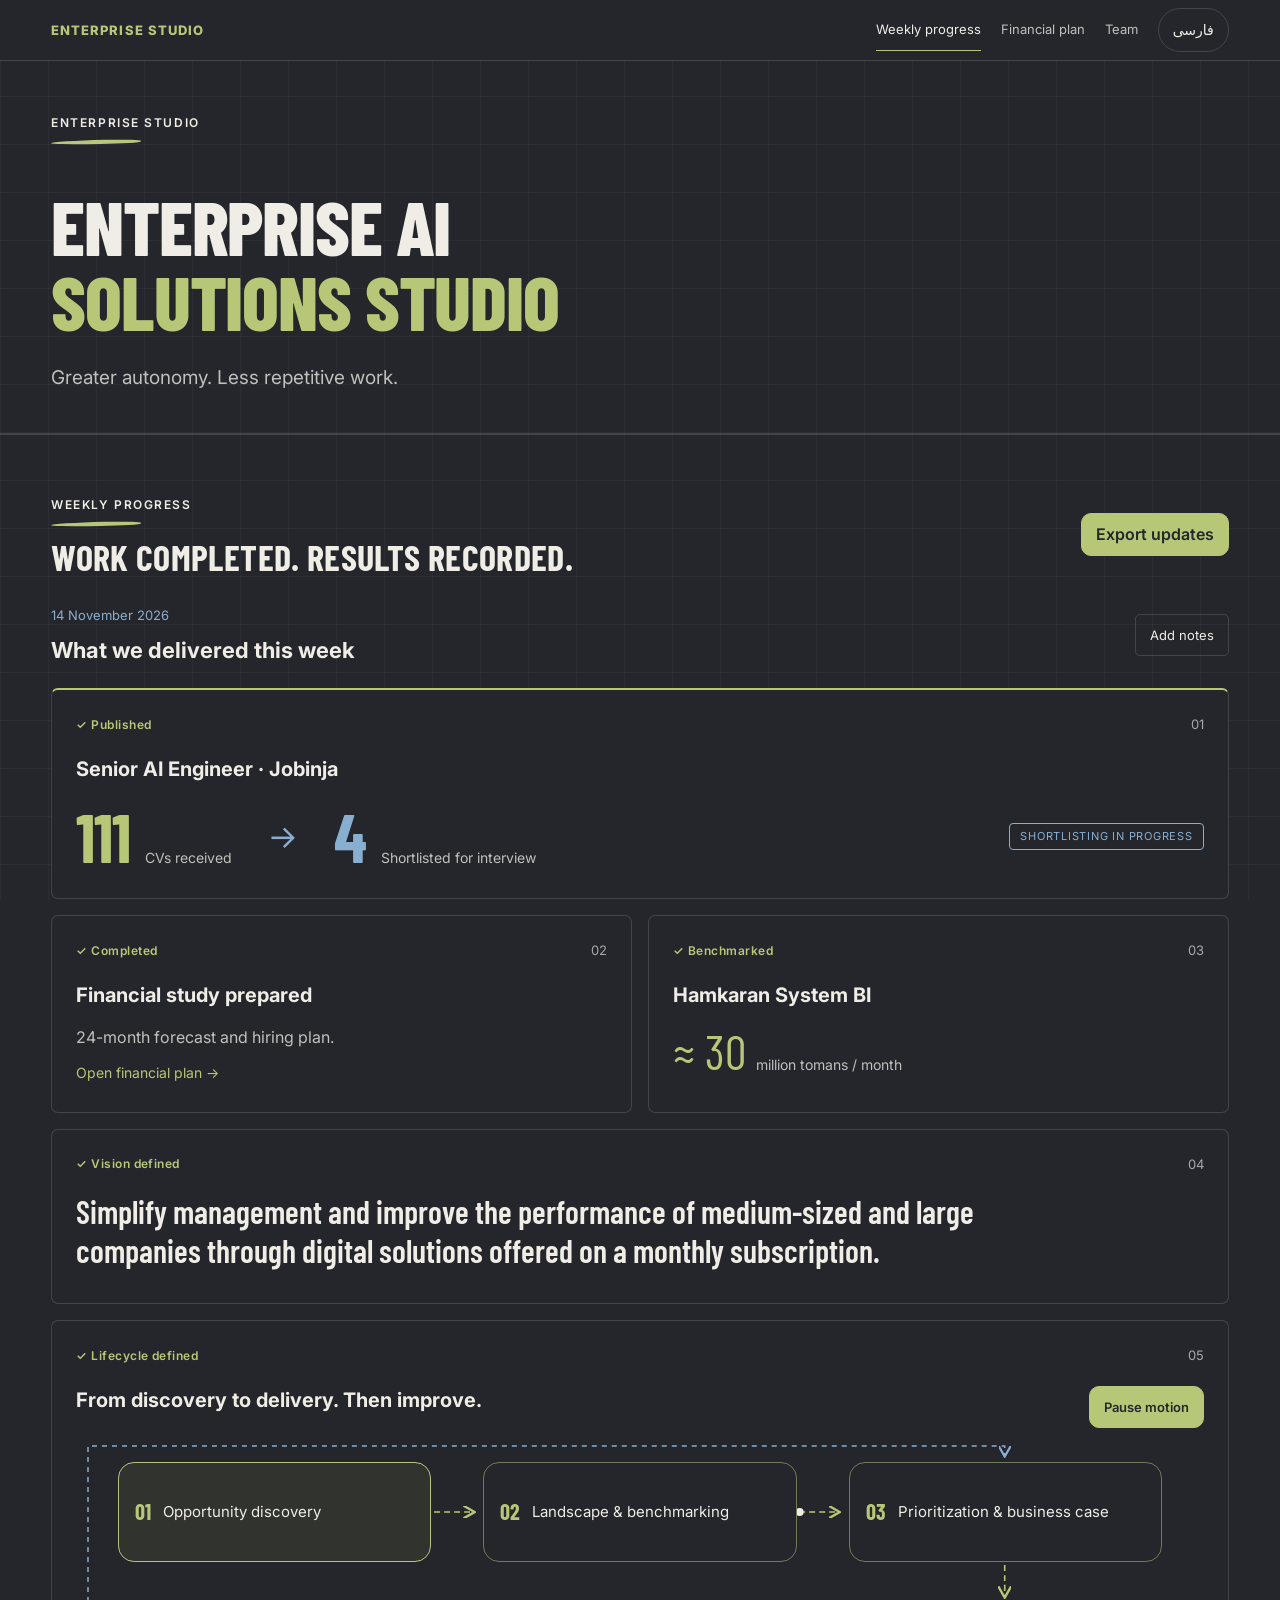
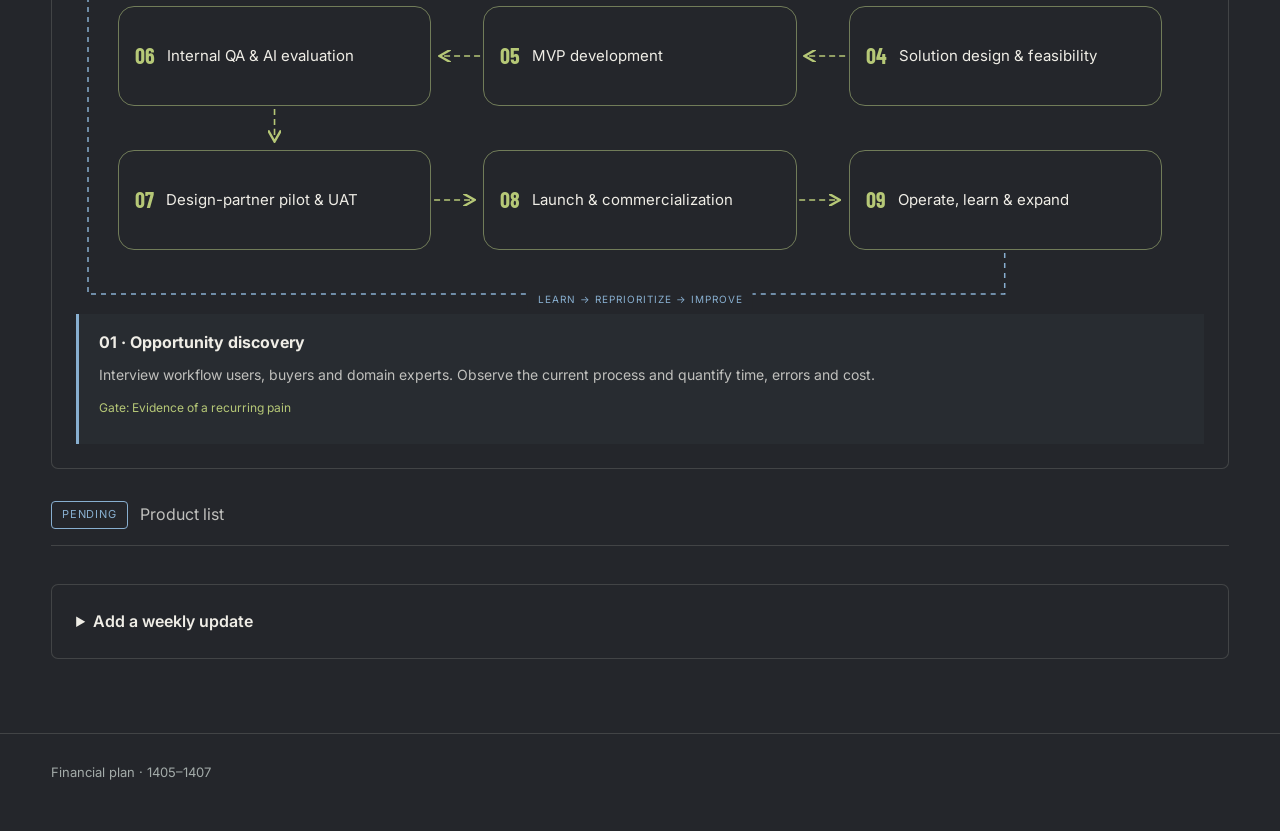
==== commit 52ffed4a: "Update studio vision in Persian and English" ====
--- a/financial-plan/index.html
+++ b/financial-plan/index.html
@@ -511,7 +511,7 @@
 }
 const tr=(en,fa)=>lang==='fa'?fa:en;
 const WEEK_KEY='modular-ai-weekly-v1';
-const VISION={en:'Empower companies with greater operational autonomy by automating repetitive work, so their teams can focus on decisions, customers and growth.',fa:'توانمندسازی شرکت‌ها برای استقلال عملیاتی بیشتر، با خودکارسازی کارهای تکراری تا تیم‌ها بر تصمیم‌گیری، مشتریان و رشد تمرکز کنند.'};
+const VISION={"en":"Simplify management and improve the performance of medium-sized and large companies through digital solutions offered on a monthly subscription.","fa":"ساده‌ سازی مدیریت و بهبود عملکرد شرکت‌های متوسط و بزرگ با راهکارهای دیجیتال در قالب اشتراک ماهانه."};
 const seedWeeks=[{id:'week-2026-11-14',date:'2026-11-14',title:{en:'What we delivered this week',fa:'دستاوردهای این هفته'},body:{en:'Financial study completed. Vision defined. Production lifecycle defined. Hamkaran System BI price benchmarked at approximately 30 million tomans per month. Senior AI Engineer job post published on Jobinja; 111 CVs received and 4 shortlisted for interview so far.',fa:'مطالعه مالی انجام شد. چشم‌انداز و چرخه تولید تعریف شد. قیمت BI همکاران حدود ۳۰ میلیون تومان در ماه بررسی شد. آگهی مهندس ارشد هوش مصنوعی در جابینجا منتشر شد؛ ۱۱۱ رزومه دریافت و تاکنون ۴ نفر برای مصاحبه انتخاب شده‌اند.'}}];
 const priorSeedVersions=[[{"id":"week-2026-11-14","date":"2026-11-14","title":{"en":"Foundation & business design","fa":"زیرساخت و طراحی کسب‌وکار"},"body":{"en":"• Financial study (FS): completed.\n• Hamkaran System BI: approximately 30 million tomans per month.\n• Vision: modular enterprise services that reduce costs by automating repetitive work across departments.\n• Product list: pending.\n• Production cycle: defined.","fa":"• مطالعه مالی (FS): انجام شد.\n• BI همکاران: حدود ۳۰ میلیون تومان در ماه.\n• چشم‌انداز: خدمات ماژولار سازمانی برای کاهش هزینه با خودکارسازی کارهای تکراری واحدها.\n• فهرست محصولات: در انتظار تکمیل.\n• چرخه تولید: تعریف شد."}}],[{id:'week-2026-11-14',date:'2026-11-14',title:{en:'Foundation & business design',fa:'زیرساخت و طراحی کسب‌وکار'},body:{en:'Completed / worked on this week\n• Financial study (FS): prepared; hiring assumptions updated.\n• Hamkaran System BI: pricing research completed. Quote amount and scope still to be attached.\n• Vision: modular enterprise services that reduce costs by automating repetitive work across departments.\n• Production cycle: initial sequence defined; revised delivery process proposed below.\n\nPending input\n• Product list: awaiting the list from Mehdi.\n\nNext focus\n• Finalize the next two projects within one month, then scope project-based delivery support.\n• Confirm contractor fees and sales commission rules.',fa:'فعالیت‌های این هفته\n• مطالعه مالی (FS): تهیه شد؛ مفروضات جذب نیرو به‌روزرسانی شد.\n• هوش تجاری همکاران سیستم: بررسی قیمت انجام شد؛ مبلغ و دامنه پیشنهاد هنوز پیوست نشده است.\n• چشم‌انداز: خدمات ماژولار سازمانی برای کاهش هزینه با خودکارسازی کارهای تکراری واحدها.\n• چرخه تولید: توالی اولیه تعریف شد؛ فرایند پیشنهادی اصلاح‌شده در ادامه آمده است.\n\nاطلاعات در انتظار\n• فهرست محصولات: منتظر دریافت فهرست از مهدی.\n\nتمرکز بعدی\n• نهایی‌سازی دو پروژه بعدی ظرف یک ماه و سپس تعریف همکاری پروژه‌ای.\n• تعیین مبلغ قراردادها و قواعد پورسانت فروش.'}}]];
 let weeks=seedWeeks.map(w=>({...w}));
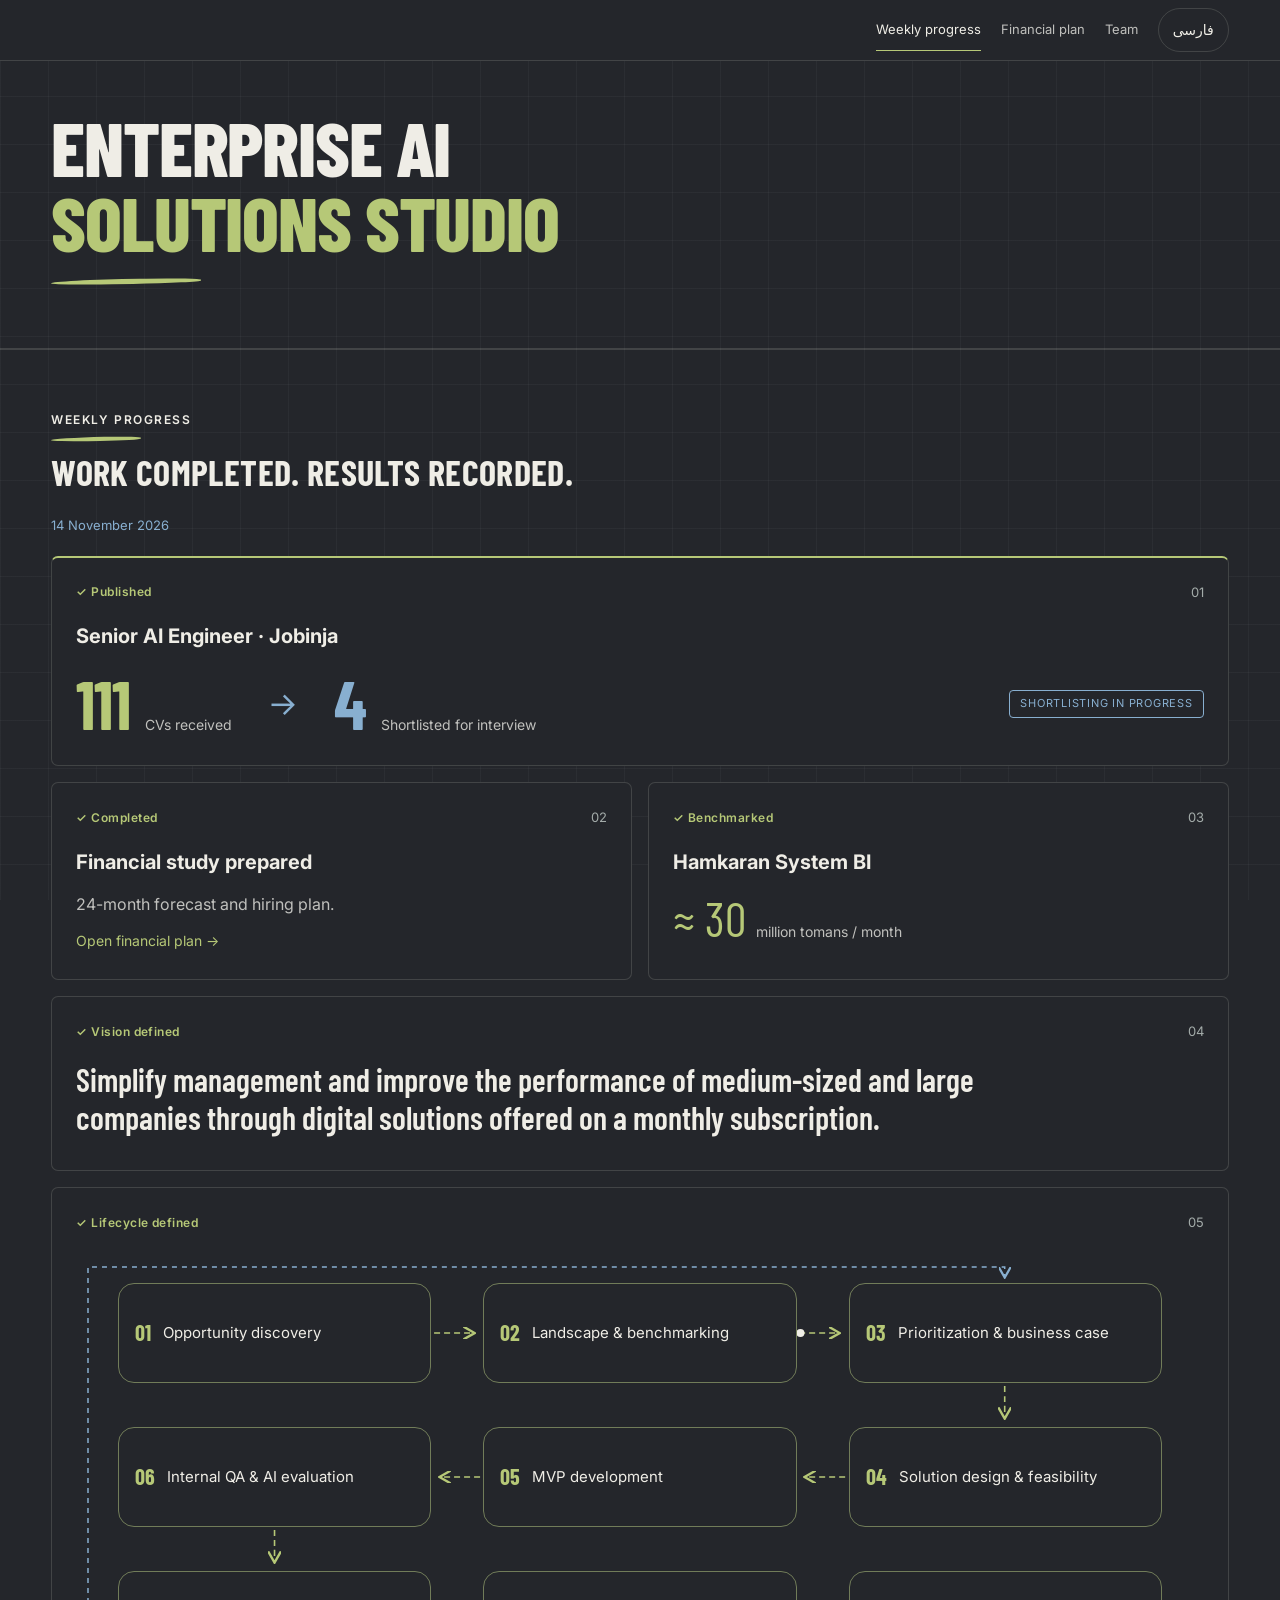
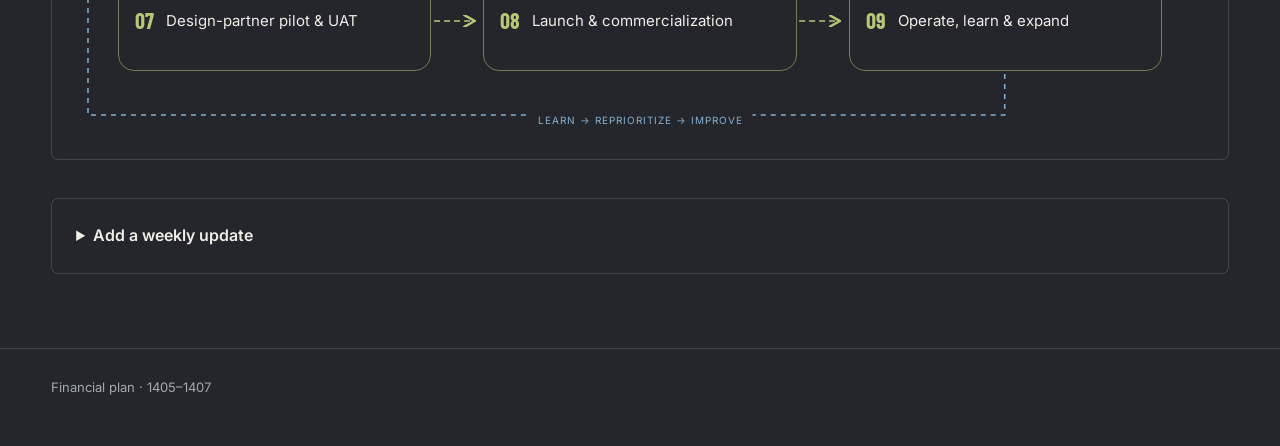
==== commit 7d0ddea2: "Simplify studio pages and start financial plan in Aban with two products and two team members" ====
--- a/financial-plan/index.html
+++ b/financial-plan/index.html
@@ -184,21 +184,26 @@
 .finance-header{padding-top:40px}.finance-nav{display:flex;flex-wrap:wrap;gap:24px;padding:24px 0 12px}.finance-nav a{color:var(--muted);text-decoration:none}.finance-nav a:hover{color:var(--accent)}
 .week-heading{display:flex;justify-content:space-between;align-items:center;gap:16px;margin:24px 0 20px}.week-heading time{color:var(--s2);font-size:13px}.week-heading h3{font-size:22px;margin:6px 0 0}.week-heading button,.flow-control{background:transparent;color:var(--ink);border:1px solid var(--line);border-radius:5px;padding:9px 14px;font-size:13px;min-height:42px}
 .weekly-delivery{margin-bottom:38px}.accomplishments{display:grid;grid-template-columns:1fr 1fr;gap:16px}.outcome{padding:24px;background:#24262B;border:1px solid var(--line);border-radius:7px;min-width:0}.outcome-head{display:flex;justify-content:space-between;align-items:center;margin-bottom:18px}.done-label{font-size:12px;color:var(--accent);font-weight:600;letter-spacing:.04em}.outcome-index{font-size:13px;color:var(--faint)}.outcome h3{font-size:20px;margin:0 0 14px}.outcome p{color:var(--muted);margin:10px 0}.outcome-link{color:var(--accent);font-size:14px;text-decoration:none}.outcome-link:hover{text-decoration:underline}.hiring,.vision-outcome,.lifecycle-outcome{grid-column:1/-1}.hiring{border-top:2px solid var(--accent)}.hiring-funnel{display:flex;align-items:center;gap:36px}.hiring-funnel>div{display:flex;align-items:baseline;gap:14px}.hiring-funnel b{font-family:'Barlow Condensed',Impact,sans-serif;font-size:68px;line-height:1.1;font-weight:700;color:var(--accent)}.hiring-funnel>div:nth-of-type(2) b{color:var(--s2)}.hiring-funnel span{font-size:14px;color:var(--muted)}.hiring-funnel .funnel-arrow{font-size:32px;color:var(--s2)}.hiring-funnel .ongoing{margin-inline-start:auto;color:var(--s2);border-color:var(--s2);font-size:11px;background:transparent}.benchmark-price{font-family:'Barlow Condensed',Impact,sans-serif;font-size:48px;color:var(--accent)!important;line-height:1.1}.benchmark-price span{font-family:Inter,system-ui,sans-serif;font-size:14px;color:var(--muted)}.vision-outcome .vision{font-size:32px!important;max-width:65ch;color:var(--ink)}.pending-line{display:flex;align-items:center;gap:12px;margin-top:16px;color:var(--muted);padding:16px 0;border-bottom:1px solid var(--line)}.pending-line .badge{color:var(--s2);border-color:var(--s2);background:transparent}.completed-list{list-style:none;padding:0;margin:0;border:1px solid var(--line);border-radius:7px;background:var(--bg)}.completed-list li{display:flex;gap:14px;padding:18px 24px;border-bottom:1px solid var(--line);white-space:pre-wrap}.completed-list li:last-child{border-bottom:0}.completed-list li>span{color:var(--accent)}.additional-notes{padding:20px;border-inline-start:2px solid var(--s2)}
-.cycle-flow{position:relative;padding:32px 42px 64px;isolation:isolate}.cycle-flow svg{position:absolute;inset:0;width:100%;height:100%;z-index:0;overflow:visible;pointer-events:none}.flow-nodes{display:grid;grid-template-columns:repeat(3,minmax(0,1fr));gap:44px 52px;list-style:none;margin:0;padding:0;position:relative;z-index:1}.flow-node:nth-child(4){grid-column:3;grid-row:2}.flow-node:nth-child(5){grid-column:2;grid-row:2}.flow-node:nth-child(6){grid-column:1;grid-row:2}.flow-node button{display:flex;align-items:center;gap:12px;text-align:start;width:100%;height:100%;min-height:100px;padding:18px 16px;background:var(--bg);border:1px solid #717c59;color:var(--ink);border-radius:16px;font-size:15px;line-height:1.45}.flow-node button:hover,.flow-node button[aria-pressed=true]{background:#30332e;border-color:var(--accent)}.step-num{color:var(--accent);font-size:22px;font-weight:700;font-family:'Barlow Condensed',Impact,sans-serif}.flow-connector{fill:none;stroke:var(--accent);stroke-width:1.6;stroke-dasharray:6 4;animation:flow-dash 2s linear infinite}.feedback-connector{fill:none;stroke:var(--s2);stroke-width:1.5;stroke-dasharray:5 5;animation:flow-dash 2s linear infinite}.paused path{animation-play-state:paused}.feedback-label{position:absolute;bottom:3px;left:50%;transform:translateX(-50%);z-index:1;background:var(--bg);color:var(--s2);font-size:10px;letter-spacing:.1em;padding:4px 10px;white-space:nowrap}.flow-detail{border-inline-start:3px solid var(--s2);padding:16px 20px;background:rgba(136,175,208,.04);min-height:130px}.flow-detail b{font-size:16px}.flow-detail p{font-size:14px;margin:8px 0}.flow-detail>span{font-size:12px;color:var(--accent)}.flow-control:disabled{opacity:.7;cursor:default}.lifecycle-outcome .section-tools{margin-bottom:0}
+.cycle-flow{position:relative;padding:32px 42px 64px;isolation:isolate}.cycle-flow svg{position:absolute;inset:0;width:100%;height:100%;z-index:0;overflow:visible;pointer-events:none}.flow-nodes{display:grid;grid-template-columns:repeat(3,minmax(0,1fr));gap:44px 52px;list-style:none;margin:0;padding:0;position:relative;z-index:1}.flow-node:nth-child(4){grid-column:3;grid-row:2}.flow-node:nth-child(5){grid-column:2;grid-row:2}.flow-node:nth-child(6){grid-column:1;grid-row:2}.flow-stage{display:flex;align-items:center;gap:12px;text-align:start;width:100%;height:100%;min-height:100px;padding:18px 16px;background:var(--bg);border:1px solid #717c59;color:var(--ink);border-radius:16px;font-size:15px;line-height:1.45}.flow-stage:focus-within{background:#30332e;border-color:var(--accent)}.step-num{color:var(--accent);font-size:22px;font-weight:700;font-family:'Barlow Condensed',Impact,sans-serif}.flow-connector{fill:none;stroke:var(--accent);stroke-width:1.6;stroke-dasharray:6 4;animation:flow-dash 2s linear infinite}.feedback-connector{fill:none;stroke:var(--s2);stroke-width:1.5;stroke-dasharray:5 5;animation:flow-dash 2s linear infinite}.paused path{animation-play-state:paused}.feedback-label{position:absolute;bottom:3px;left:50%;transform:translateX(-50%);z-index:1;background:var(--bg);color:var(--s2);font-size:10px;letter-spacing:.1em;padding:4px 10px;white-space:nowrap}.flow-detail{border-inline-start:3px solid var(--s2);padding:16px 20px;background:rgba(136,175,208,.04);min-height:130px}.flow-detail b{font-size:16px}.flow-detail p{font-size:14px;margin:8px 0}.flow-detail>span{font-size:12px;color:var(--accent)}.flow-control:disabled{opacity:.7;cursor:default}.lifecycle-outcome .section-tools{margin-bottom:0}
 @keyframes flow-dash{to{stroke-dashoffset:-20}}
 html[lang=fa] .hiring-funnel b,html[lang=fa] .benchmark-price{font-family:Vazirmatn,Tahoma,sans-serif;font-size:44px}html[lang=fa] .benchmark-price span{font-family:Vazirmatn,Tahoma,sans-serif}html[lang=fa] .vision-outcome .vision{font-size:26px!important}
-@media(max-width:1000px){.hiring-funnel{gap:22px;flex-wrap:wrap}.hiring-funnel .ongoing{margin-inline-start:0}.flow-nodes{gap:38px 32px}.cycle-flow{padding-inline:28px}.flow-node button{font-size:13px;padding:12px;gap:8px}}
-@media(max-width:680px){.accomplishments{grid-template-columns:1fr}.hiring,.vision-outcome,.lifecycle-outcome{grid-column:auto}.outcome{padding:18px}.week-heading{align-items:start}.week-heading h3{font-size:19px}.hiring-funnel>div{flex-direction:column;gap:2px}.hiring-funnel b{font-size:56px}.hiring-funnel .ongoing{flex-basis:100%;width:max-content}.flow-nodes{grid-template-columns:1fr;gap:34px}.flow-node:nth-child(n){grid-column:auto;grid-row:auto}.flow-node button{min-height:70px;font-size:15px}.cycle-flow{padding:30px 30px 56px}.feedback-label{font-size:8px;letter-spacing:0}.vision-outcome .vision{font-size:26px!important}.hero #studio-tagline{font-size:16px}.finance-nav{gap:16px}html[lang=fa] .vision-outcome .vision{font-size:22px!important}}
+@media(max-width:1000px){.hiring-funnel{gap:22px;flex-wrap:wrap}.hiring-funnel .ongoing{margin-inline-start:0}.flow-nodes{gap:38px 32px}.cycle-flow{padding-inline:28px}.flow-stage{font-size:13px;padding:12px;gap:8px}}
+@media(max-width:680px){.accomplishments{grid-template-columns:1fr}.hiring,.vision-outcome,.lifecycle-outcome{grid-column:auto}.outcome{padding:18px}.week-heading{align-items:start}.week-heading h3{font-size:19px}.hiring-funnel>div{flex-direction:column;gap:2px}.hiring-funnel b{font-size:56px}.hiring-funnel .ongoing{flex-basis:100%;width:max-content}.flow-nodes{grid-template-columns:1fr;gap:34px}.flow-node:nth-child(n){grid-column:auto;grid-row:auto}.flow-stage{min-height:70px;font-size:15px}.cycle-flow{padding:30px 30px 56px}.feedback-label{font-size:8px;letter-spacing:0}.vision-outcome .vision{font-size:26px!important}.hero #studio-tagline{font-size:16px}.finance-nav{gap:16px}html[lang=fa] .vision-outcome .vision{font-size:22px!important}}
 @media(prefers-reduced-motion:reduce){.flow-connector,.feedback-connector{animation:none}}
 
+
+/* Underline belongs to the studio name. */
+#title{position:relative;padding-bottom:24px;margin-top:0}
+#title:after{content:'';display:block;position:absolute;inset-inline-start:0;bottom:0;width:150px;height:5px;background:var(--accent);border-radius:65% 40% 50% 45%;transform:rotate(-1deg)}
+nav .wrap{justify-content:flex-end}.week-heading{margin-top:18px;margin-bottom:18px}
 </style>
 </head>
 <body>
 
 <div id="app">
-  <nav><div class="wrap"><b data-t="brand"></b><a href="#progress" data-t="navProgress"></a><a href="#overview" data-t="navFinance"></a><a href="#team" data-t="navTeam"></a><button class="lang" type="button" data-lang></button></div></nav>
+  <nav><div class="wrap"><a href="#progress" data-t="navProgress"></a><a href="#overview" data-t="navFinance"></a><a href="#team" data-t="navTeam"></a><button class="lang" type="button" data-lang></button></div></nav>
   <header class="hero"><div class="wrap">
-    <div class="eyebrow" data-t="brand"></div><h1 id="title"></h1><p id="studio-tagline"></p>
+    <h1 id="title"></h1>
   </div></header>
   <div id="view-progress"><section id="progress"><div class="wrap" id="progress-content"></div></section></div>
   <div id="view-plan" hidden>
@@ -207,7 +212,7 @@
     </div>
     <section id="overview"><div class="wrap"><div class="sechead"><h2 data-t="navOverview"></h2><p class="lead" data-t="ovLead"></p></div><div id="ovbox"></div></div></section>
     <section id="glance"><div class="wrap"><h2 data-t="navGlance"></h2><p class="lead" data-t="glanceLead"></p><div class="glance" id="glancegrid"></div></div></section>
-    <section id="assumptions"><div class="wrap"><h2 data-t="assumH"></h2><p class="lead" data-t="assumLead"></p><div class="kgrid" id="kgrid"></div><div id="staffing-controls"></div></div></section>
+    <section id="assumptions"><div class="wrap"><h2 data-t="assumH"></h2><p class="lead" data-t="assumLead"></p><div class="kgrid" id="kgrid"></div></div></section>
     <section id="statements"><div class="wrap"><h2 data-t="stH"></h2><p class="lead" data-t="stLead"></p>
       <div class="scroll"><table id="ytable"></table></div>
       <div class="tabs" id="tabs"></div>
@@ -215,23 +220,29 @@
     </div></section>
   </div>
   <div id="view-team" hidden>
-    <div class="wrap teamhead"><div class="eyebrow" data-t="eyebrow"></div><h1 data-t="navTeam"></h1><p class="lead" data-t="teamLead"></p></div>
+    <div class="wrap teamhead"><div class="eyebrow" data-t="eyebrow"></div><h1 data-t="navTeam"></h1></div>
     <div class="wrap"><div class="tiles" id="teamtiles" style="margin:0 0 22px"></div><div class="team" id="teamgrid"></div><div class="charts" id="teamchart" style="margin:22px 0 52px"></div></div>
   </div>
   <footer><div class="wrap" data-t="footer"></div></footer>
 </div>
 <script>
-const PLAN_DATA = {"title":{"en":"Enterprise AI Solutions Studio","fa":"استودیوی راهکارهای هوش مصنوعی سازمانی"},"rows":[{"m":"Azar 1405","mf":"آذر ۱۴۰۵","new":1,"lost":0,"cl":1,"rel":0,"cat":1,"subs":1,"team":4,"price":35,"sub_rev":0,"setup":17.5,"rev":17.5,"sal":361,"hs":0,"payroll":361,"claude":30,"snapp":5,"cloud":55,"rent":0,"dep":11.11111111111111,"cost":462.1111111111111,"profit":-444.6111111111111,"cash_in":17.5,"cash_cost":-451,"capex":-400,"ncf":-833.5,"inj":833.5,"cash":0,"ar":0,"fa":388.8888888888889,"assets":388.8888888888889,"capcum":833.5,"re":-444.6111111111111},{"m":"Dey 1405","mf":"دی ۱۴۰۵","new":2,"lost":0,"cl":3,"rel":0,"cat":1,"subs":3,"team":4,"price":35,"sub_rev":35,"setup":35,"rev":70,"sal":361,"hs":0,"payroll":361,"claude":31.78389283077886,"snapp":5.297315471796477,"cloud":55,"rent":0,"dep":11.11111111111111,"cost":464.19231941368645,"profit":-394.19231941368645,"cash_in":35,"cash_cost":-453.08120830257536,"capex":0,"ncf":-418.08120830257536,"inj":418.08120830257536,"cash":0,"ar":35,"fa":377.77777777777777,"assets":412.77777777777777,"capcum":1251.5812083025753,"re":-838.8034305247975},{"m":"Bahman 1405","mf":"بهمن ۱۴۰۵","new":3,"lost":0,"cl":6,"rel":0,"cat":1,"subs":6,"team":4,"price":35,"sub_rev":105,"setup":52.5,"rev":157.5,"sal":361,"hs":0,"payroll":361,"claude":33.67386144928119,"snapp":5.612310241546865,"cloud":55,"rent":0,"dep":11.11111111111111,"cost":466.3972828019391,"profit":-308.8972828019391,"cash_in":87.5,"cash_cost":-455.28617169082804,"capex":0,"ncf":-367.78617169082804,"inj":367.78617169082804,"cash":0,"ar":105,"fa":366.6666666666667,"assets":471.6666666666667,"capcum":1619.3673799934033,"re":-1147.7007133267366},{"m":"Esfand 1405","mf":"اسفند ۱۴۰۵","new":4,"lost":0,"cl":10,"rel":0,"cat":1,"subs":10,"team":4,"price":35,"sub_rev":210,"setup":70,"rev":280,"sal":361,"hs":0,"payroll":361,"claude":35.67621345008163,"snapp":5.946035575013605,"cloud":55,"rent":0,"dep":11.11111111111111,"cost":468.7333601362063,"profit":-188.73336013620627,"cash_in":175,"cash_cost":-457.6222490250952,"capex":0,"ncf":-282.6222490250952,"inj":282.6222490250952,"cash":0,"ar":210,"fa":355.55555555555554,"assets":565.5555555555555,"capcum":1901.9896290184986,"re":-1336.434073462943},{"m":"Farvardin 1406","mf":"فروردین ۱۴۰۶","new":1,"lost":0,"cl":11,"rel":0,"cat":1,"subs":11,"team":4,"price":52.5,"sub_rev":525,"setup":26.25,"rev":551.25,"sal":505.4,"hs":0,"payroll":505.4,"claude":37.79763149684619,"snapp":6.299605249474366,"cloud":88.5,"rent":0,"dep":11.11111111111111,"cost":649.1083478574316,"profit":-97.85834785743157,"cash_in":236.25,"cash_cost":-637.9972367463205,"capex":0,"ncf":-401.7472367463205,"inj":401.7472367463205,"cash":0,"ar":525,"fa":344.44444444444446,"assets":869.4444444444445,"capcum":2303.736865764819,"re":-1434.2924213203746},{"m":"Ordibehesht 1406","mf":"اردیبهشت ۱۴۰۶","new":1,"lost":0,"cl":12,"rel":0,"cat":1,"subs":12,"team":4,"price":52.5,"sub_rev":577.5,"setup":26.25,"rev":603.75,"sal":505.4,"hs":0,"payroll":505.4,"claude":40.04519562510103,"snapp":6.674199270850172,"cloud":88.5,"rent":30,"dep":11.11111111111111,"cost":681.7305060070622,"profit":-77.98050600706222,"cash_in":551.25,"cash_cost":-670.6193948959511,"capex":0,"ncf":-119.36939489595113,"inj":119.36939489595113,"cash":0,"ar":577.5,"fa":333.33333333333337,"assets":910.8333333333334,"capcum":2423.10626066077,"re":-1512.2729273274367},{"m":"Khordad 1406","mf":"خرداد ۱۴۰۶","new":1,"lost":0,"cl":13,"rel":1,"cat":2,"subs":13,"team":5,"price":52.5,"sub_rev":630,"setup":26.25,"rev":656.25,"sal":505.4,"hs":84,"payroll":589.4,"claude":53.033008588991066,"snapp":7.0710678118654755,"cloud":88.5,"rent":30,"dep":11.11111111111111,"cost":779.1151875119676,"profit":-122.86518751196763,"cash_in":603.75,"cash_cost":-768.0040764008565,"capex":0,"ncf":-164.25407640085655,"inj":164.25407640085655,"cash":0,"ar":630,"fa":322.22222222222223,"assets":952.2222222222222,"capcum":2587.3603370616265,"re":-1635.1381148394044},{"m":"Tir 1406","mf":"تیر ۱۴۰۶","new":1,"lost":0,"cl":14,"rel":0,"cat":2,"subs":17,"team":5,"price":52.5,"sub_rev":682.5,"setup":26.25,"rev":708.75,"sal":505.4,"hs":84,"payroll":589.4,"claude":56.186515382875555,"snapp":7.491535384383408,"cloud":88.5,"rent":30,"dep":11.11111111111111,"cost":782.68916187837,"profit":-73.93916187836999,"cash_in":656.25,"cash_cost":-771.5780507672589,"capex":0,"ncf":-115.3280507672589,"inj":115.3280507672589,"cash":0,"ar":682.5,"fa":311.1111111111111,"assets":993.6111111111111,"capcum":2702.6883878288854,"re":-1709.0772767177743},{"m":"Mordad 1406","mf":"مرداد ۱۴۰۶","new":1,"lost":1,"cl":14,"rel":0,"cat":2,"subs":17,"team":5,"price":52.5,"sub_rev":808.5,"setup":26.25,"rev":834.75,"sal":505.4,"hs":84,"payroll":589.4,"claude":59.527539448807474,"snapp":7.937005259840997,"cloud":88.5,"rent":30,"dep":11.11111111111111,"cost":786.4756558197596,"profit":48.274344180240405,"cash_in":708.75,"cash_cost":-775.3645447086485,"capex":0,"ncf":-66.61454470864851,"inj":66.61454470864851,"cash":0,"ar":808.5,"fa":300,"assets":1108.5,"capcum":2769.3029325375337,"re":-1660.802932537534},{"m":"Shahrivar 1406","mf":"شهریور ۱۴۰۶","new":1,"lost":0,"cl":15,"rel":1,"cat":3,"subs":18,"team":5,"price":52.5,"sub_rev":861,"setup":26.25,"rev":887.25,"sal":505.4,"hs":84,"payroll":589.4,"claude":63.06723114402859,"snapp":8.408964152537145,"cloud":88.5,"rent":30,"dep":11.11111111111111,"cost":790.4873064076768,"profit":96.76269359232322,"cash_in":834.75,"cash_cost":-779.3761952965657,"capex":0,"ncf":55.3738047034343,"inj":0,"cash":55.3738047034343,"ar":861,"fa":288.8888888888889,"assets":1205.2626935923233,"capcum":2769.3029325375337,"re":-1564.0402389452106},{"m":"Mehr 1406","mf":"مهر ۱۴۰۶","new":1,"lost":0,"cl":16,"rel":0,"cat":3,"subs":22,"team":5,"price":52.5,"sub_rev":913.5,"setup":26.25,"rev":939.75,"sal":505.4,"hs":84,"payroll":589.4,"claude":66.81740386052545,"snapp":8.908987181403393,"cloud":94.5,"rent":30,"dep":11.11111111111111,"cost":800.7375021530399,"profit":139.01249784696006,"cash_in":887.25,"cash_cost":-789.6263910419289,"capex":0,"ncf":97.62360895807115,"inj":0,"cash":152.99741366150545,"ar":913.5,"fa":277.77777777777777,"assets":1344.2751914392834,"capcum":2769.3029325375337,"re":-1425.0277410982505},{"m":"Aban 1406","mf":"آبان ۱۴۰۶","new":1,"lost":0,"cl":17,"rel":0,"cat":3,"subs":23,"team":5,"price":52.5,"sub_rev":1092,"setup":26.25,"rev":1118.25,"sal":505.4,"hs":84,"payroll":589.4,"claude":70.790573451127,"snapp":9.438743126816934,"cloud":94.5,"rent":30,"dep":11.11111111111111,"cost":805.240427689055,"profit":313.00957231094503,"cash_in":939.75,"cash_cost":-794.1293165779439,"capex":0,"ncf":145.62068342205612,"inj":0,"cash":298.61809708356157,"ar":1092,"fa":266.6666666666667,"assets":1657.2847637502284,"capcum":2769.3029325375337,"re":-1112.0181687873055},{"m":"Azar 1406","mf":"آذر ۱۴۰۶","new":1,"lost":0,"cl":18,"rel":1,"cat":4,"subs":24,"team":5,"price":52.5,"sub_rev":1144.5,"setup":26.25,"rev":1170.75,"sal":505.4,"hs":84,"payroll":589.4,"claude":75,"snapp":10,"cloud":94.5,"rent":30,"dep":11.11111111111111,"cost":810.0111111111111,"profit":360.73888888888894,"cash_in":1118.25,"cash_cost":-798.9,"capex":0,"ncf":319.35,"inj":0,"cash":617.9680970835616,"ar":1144.5,"fa":255.55555555555557,"assets":2018.0236526391172,"capcum":2769.3029325375337,"re":-751.2792798984166},{"m":"Dey 1406","mf":"دی ۱۴۰۶","new":1,"lost":1,"cl":18,"rel":1,"cat":5,"subs":28,"team":5,"price":52.5,"sub_rev":1144.5,"setup":26.25,"rev":1170.75,"sal":505.4,"hs":84,"payroll":589.4,"claude":79.45973207694715,"snapp":10.594630943592954,"cloud":94.5,"rent":30,"dep":11.11111111111111,"cost":815.0654741316512,"profit":355.6845258683488,"cash_in":1170.75,"cash_cost":-803.9543630205401,"capex":0,"ncf":366.7956369794599,"inj":0,"cash":984.7637340630215,"ar":1144.5,"fa":244.44444444444446,"assets":2373.708178507466,"capcum":2769.3029325375337,"re":-395.59475403006775},{"m":"Bahman 1406","mf":"بهمن ۱۴۰۶","new":1,"lost":0,"cl":19,"rel":1,"cat":6,"subs":33,"team":6,"price":52.5,"sub_rev":1365,"setup":26.25,"rev":1391.25,"sal":505.4,"hs":168,"payroll":673.4,"claude":101.02158434784357,"snapp":11.22462048309373,"cloud":94.5,"rent":30,"dep":11.11111111111111,"cost":921.2573159420484,"profit":469.9926840579516,"cash_in":1170.75,"cash_cost":-910.1462048309373,"capex":0,"ncf":260.60379516906266,"inj":0,"cash":1245.367529232084,"ar":1365,"fa":233.33333333333334,"assets":2843.7008625654175,"capcum":2769.3029325375337,"re":74.39793002788383},{"m":"Esfand 1406","mf":"اسفند ۱۴۰۶","new":1,"lost":0,"cl":20,"rel":1,"cat":7,"subs":38,"team":6,"price":52.5,"sub_rev":1585.5,"setup":26.25,"rev":1611.75,"sal":505.4,"hs":168,"payroll":673.4,"claude":107.0286403502449,"snapp":11.89207115002721,"cloud":94.5,"rent":30,"dep":11.11111111111111,"cost":927.9318226113832,"profit":683.8181773886168,"cash_in":1391.25,"cash_cost":-916.8207115002721,"capex":0,"ncf":474.42928849972793,"inj":0,"cash":1719.796817731812,"ar":1585.5,"fa":222.22222222222223,"assets":3527.5190399540343,"capcum":2769.3029325375337,"re":758.2161074165007},{"m":"Farvardin 1407","mf":"فروردین ۱۴۰۷","new":1,"lost":0,"cl":21,"rel":1,"cat":8,"subs":43,"team":6,"price":78.75,"sub_rev":2709,"setup":39.375,"rev":2748.375,"sal":707.56,"hs":235.19999999999996,"payroll":942.7599999999999,"claude":113.39289449053858,"snapp":12.599210498948732,"cloud":150.75,"rent":45,"dep":11.11111111111111,"cost":1275.6132161005983,"profit":1472.7617838994017,"cash_in":1624.875,"cash_cost":-1264.5021049894872,"capex":0,"ncf":360.3728950105128,"inj":0,"cash":2080.169712742325,"ar":2709,"fa":211.11111111111111,"assets":5000.280823853436,"capcum":2769.3029325375337,"re":2230.9778913159025},{"m":"Ordibehesht 1407","mf":"اردیبهشت ۱۴۰۷","new":1,"lost":0,"cl":22,"rel":1,"cat":9,"subs":48,"team":6,"price":78.75,"sub_rev":3039.75,"setup":39.375,"rev":3079.125,"sal":707.56,"hs":235.19999999999996,"payroll":942.7599999999999,"claude":120.13558687530309,"snapp":13.348398541700345,"cloud":150.75,"rent":45,"dep":11.11111111111111,"cost":1283.1050965281145,"profit":1796.0199034718855,"cash_in":2748.375,"cash_cost":-1271.9939854170034,"capex":0,"ncf":1476.3810145829966,"inj":0,"cash":3556.5507273253215,"ar":3039.75,"fa":200,"assets":6796.3007273253215,"capcum":2769.3029325375337,"re":4026.997794787788},{"m":"Khordad 1407","mf":"خرداد ۱۴۰۷","new":1,"lost":1,"cl":22,"rel":1,"cat":10,"subs":52,"team":6,"price":78.75,"sub_rev":3291.75,"setup":39.375,"rev":3331.125,"sal":707.56,"hs":235.19999999999996,"payroll":942.7599999999999,"claude":127.27922061357856,"snapp":14.142135623730951,"cloud":150.75,"rent":45,"dep":11.11111111111111,"cost":1291.0424673484206,"profit":2040.0825326515794,"cash_in":3079.125,"cash_cost":-1279.9313562373095,"capex":0,"ncf":1799.1936437626905,"inj":0,"cash":5355.7443710880125,"ar":3291.75,"fa":188.88888888888889,"assets":8836.383259976901,"capcum":2769.3029325375337,"re":6067.0803274393675},{"m":"Tir 1407","mf":"تیر ۱۴۰۷","new":1,"lost":0,"cl":23,"rel":1,"cat":11,"subs":57,"team":6,"price":78.75,"sub_rev":3622.5,"setup":39.375,"rev":3661.875,"sal":707.56,"hs":235.19999999999996,"payroll":942.7599999999999,"claude":134.84763691890134,"snapp":14.983070768766815,"cloud":150.75,"rent":45,"dep":11.11111111111111,"cost":1299.4518187987792,"profit":2362.423181201221,"cash_in":3331.125,"cash_cost":-1288.340707687668,"capex":0,"ncf":2042.784292312332,"inj":0,"cash":7398.528663400344,"ar":3622.5,"fa":177.77777777777777,"assets":11198.806441178122,"capcum":2769.3029325375337,"re":8429.503508640588},{"m":"Mordad 1407","mf":"مرداد ۱۴۰۷","new":1,"lost":0,"cl":24,"rel":1,"cat":12,"subs":63,"team":6,"price":78.75,"sub_rev":3953.25,"setup":39.375,"rev":3992.625,"sal":707.56,"hs":235.19999999999996,"payroll":942.7599999999999,"claude":142.86609467713797,"snapp":15.874010519681995,"cloud":150.75,"rent":45,"dep":11.11111111111111,"cost":1308.361216307931,"profit":2684.263783692069,"cash_in":3661.875,"cash_cost":-1297.25010519682,"capex":0,"ncf":2364.62489480318,"inj":0,"cash":9763.153558203525,"ar":3953.25,"fa":166.66666666666669,"assets":13883.070224870191,"capcum":2769.3029325375337,"re":11113.767292332657},{"m":"Shahrivar 1407","mf":"شهریور ۱۴۰۷","new":1,"lost":0,"cl":25,"rel":1,"cat":13,"subs":69,"team":6,"price":78.75,"sub_rev":4347,"setup":39.375,"rev":4386.375,"sal":707.56,"hs":235.19999999999996,"payroll":942.7599999999999,"claude":151.36135474566862,"snapp":16.81792830507429,"cloud":150.75,"rent":45,"dep":11.11111111111111,"cost":1317.8003941618538,"profit":3068.5746058381465,"cash_in":3992.625,"cash_cost":-1306.6892830507427,"capex":0,"ncf":2685.9357169492573,"inj":0,"cash":12449.089275152783,"ar":4347,"fa":155.55555555555557,"assets":16951.644830708337,"capcum":2769.3029325375337,"re":14182.341898170804},{"m":"Mehr 1407","mf":"مهر ۱۴۰۷","new":1,"lost":1,"cl":25,"rel":1,"cat":14,"subs":74,"team":6,"price":78.75,"sub_rev":4662,"setup":39.375,"rev":4701.375,"sal":707.56,"hs":235.19999999999996,"payroll":942.7599999999999,"claude":160.36176926526107,"snapp":17.817974362806787,"cloud":150.75,"rent":45,"dep":11.11111111111111,"cost":1327.800854739179,"profit":3373.574145260821,"cash_in":4386.375,"cash_cost":-1316.6897436280678,"capex":0,"ncf":3069.685256371932,"inj":0,"cash":15518.774531524716,"ar":4662,"fa":144.44444444444446,"assets":20325.21897596916,"capcum":2769.3029325375337,"re":17555.916043431625},{"m":"Aban 1407","mf":"آبان ۱۴۰۷","new":1,"lost":0,"cl":26,"rel":1,"cat":15,"subs":80,"team":6,"price":78.75,"sub_rev":5055.75,"setup":39.375,"rev":5095.125,"sal":707.56,"hs":235.19999999999996,"payroll":942.7599999999999,"claude":169.89737628270484,"snapp":18.87748625363387,"cloud":159.75,"rent":45,"dep":11.11111111111111,"cost":1347.3959736474496,"profit":3747.72902635255,"cash_in":4701.375,"cash_cost":-1336.2848625363386,"capex":0,"ncf":3365.0901374636614,"inj":0,"cash":18883.864668988375,"ar":5055.75,"fa":133.33333333333337,"assets":24072.948002321707,"capcum":2769.3029325375337,"re":21303.645069784176}],"years":[{"rev":525,"cost":1861.434073462943,"profit":-1336.434073462943,"inj":1901.9896290184986,"cash":0,"cl":10,"cat":1,"subs":10},{"rev":11644.5,"cost":9549.849819120556,"profit":2094.6501808794437,"inj":867.3133035190356,"cash":1719.796817731812,"cl":20,"cat":7,"subs":38},{"rev":30996,"cost":10450.571037632326,"profit":20545.428962367674,"inj":0,"cash":18883.864668988375,"cl":26,"cat":15,"subs":80},{"rev":43165.5,"cost":21861.854930215824,"profit":21303.645069784176,"inj":2769.302932537534,"cash":18883.864668988375,"cl":26,"cat":15,"subs":80}],"kpi":{"capital":2769.3029325375337,"last_inj":"Mordad 1406","last_inj_fa":"مرداد ۱۴۰۶","first_profit":"Mordad 1406","first_profit_fa":"مرداد ۱۴۰۶"},"team":[{"role":{"en":"Team lead","fa":"سرپرست تیم"},"start":{"en":"Azar 1405","fa":"آذر ۱۴۰۵"},"s":[195,273,382.19999999999993]},{"role":{"en":"AI engineer","fa":"مهندس هوش مصنوعی"},"start":{"en":"Azar 1405","fa":"آذر ۱۴۰۵"},"s":[90,125.99999999999999,176.39999999999998]},{"role":{"en":"Intern","fa":"کارآموز"},"start":{"en":"Azar 1405","fa":"آذر ۱۴۰۵"},"s":[38,53.199999999999996,74.47999999999999]},{"role":{"en":"Intern","fa":"کارآموز"},"start":{"en":"Azar 1405","fa":"آذر ۱۴۰۵"},"s":[38,53.199999999999996,74.47999999999999]},{"role":{"en":"Delivery specialist (planned hire)","fa":"کارشناس استقرار (جذب برنامه‌ریزی‌شده)"},"start":{"en":"Khordad 1406","fa":"خرداد ۱۴۰۶"},"s":[null,84,117.59999999999998]},{"role":{"en":"Delivery specialist (planned hire)","fa":"کارشناس استقرار (جذب برنامه‌ریزی‌شده)"},"start":{"en":"Bahman 1406","fa":"بهمن ۱۴۰۶"},"s":[null,84,117.59999999999998]}],"keyassum":{"en":[["35","Price per service per month","million tomans in 1405"],["50%","Yearly price increase","every Farvardin, for all clients"],["20%","Multi-service discount","on a client's second and later services"],["10","Clients by the end of Esfand 1405","then one new client a month"],["4","Clients lost in two years","about one every five months"],["1 to 15","Services in the portfolio","one new service per season after month 4, then one per month after year 1"],["20%","Uptake of each new service","share of existing clients that subscribe, the month after release"],["40%","Yearly salary increase","every Farvardin"]],"fa":[["۳۵","قیمت ماهانه هر خدمت","میلیون تومان در سال ۱۴۰۵"],["۵۰٪","افزایش سالانه قیمت","هر فروردین، برای همه مشتریان"],["۲۰٪","تخفیف چندخدمتی","برای خدمت دوم به بعدِ هر مشتری"],["۱۰","مشتری تا پایان اسفند ۱۴۰۵","و پس از آن ماهی یک مشتری جدید"],["۴","مشتری ازدست‌رفته در دو سال","تقریباً هر پنج ماه یکی"],["۱ تا ۱۵","خدمت‌های سبد محصولات","پس از ماه چهارم هر فصل یک خدمت جدید و پس از سال اول هر ماه یکی"],["۲۰٪","استقبال از هر خدمت جدید","سهم مشتریان فعلی که در ماه بعد از عرضه مشترک می‌شوند"],["۴۰٪","افزایش سالانه حقوق","هر فروردین"]]}};
+const PLAN_DATA = {"title":{"en":"Enterprise AI Solutions Studio","fa":"استودیوی راهکارهای هوش مصنوعی سازمانی"},"rows":[{"m":"Aban 1405","mf":"آبان ۱۴۰۵","new":1,"lost":0,"cl":1,"rel":0,"cat":2,"subs":1,"team":4,"price":35,"sub_rev":0,"setup":17.5,"rev":17.5,"sal":361,"hs":0,"payroll":361,"claude":30,"snapp":5,"cloud":55,"rent":0,"dep":11.11111111111111,"cost":462.1111111111111,"profit":-444.6111111111111,"cash_in":17.5,"cash_cost":-451,"capex":-400,"ncf":-833.5,"inj":833.5,"cash":0,"ar":0,"fa":388.8888888888889,"assets":388.8888888888889,"capcum":833.5,"re":-444.6111111111111},{"m":"Azar 1405","mf":"آذر ۱۴۰۵","new":2,"lost":0,"cl":3,"rel":0,"cat":2,"subs":3,"team":4,"price":35,"sub_rev":35,"setup":35,"rev":70,"sal":361,"hs":0,"payroll":361,"claude":31.78389283077886,"snapp":5.297315471796477,"cloud":55,"rent":0,"dep":11.11111111111111,"cost":464.19231941368645,"profit":-394.19231941368645,"cash_in":35,"cash_cost":-453.08120830257536,"capex":0,"ncf":-418.08120830257536,"inj":418.08120830257536,"cash":0,"ar":35,"fa":377.77777777777777,"assets":412.77777777777777,"capcum":1251.5812083025753,"re":-838.8034305247975},{"m":"Dey 1405","mf":"دی ۱۴۰۵","new":3,"lost":0,"cl":6,"rel":0,"cat":2,"subs":6,"team":4,"price":35,"sub_rev":105,"setup":52.5,"rev":157.5,"sal":361,"hs":0,"payroll":361,"claude":33.67386144928119,"snapp":5.612310241546865,"cloud":55,"rent":0,"dep":11.11111111111111,"cost":466.3972828019391,"profit":-308.8972828019391,"cash_in":87.5,"cash_cost":-455.28617169082804,"capex":0,"ncf":-367.78617169082804,"inj":367.78617169082804,"cash":0,"ar":105,"fa":366.6666666666667,"assets":471.6666666666667,"capcum":1619.3673799934033,"re":-1147.7007133267366},{"m":"Bahman 1405","mf":"بهمن ۱۴۰۵","new":4,"lost":0,"cl":10,"rel":0,"cat":2,"subs":10,"team":4,"price":35,"sub_rev":210,"setup":70,"rev":280,"sal":361,"hs":0,"payroll":361,"claude":35.67621345008163,"snapp":5.946035575013605,"cloud":55,"rent":0,"dep":11.11111111111111,"cost":468.7333601362063,"profit":-188.73336013620627,"cash_in":175,"cash_cost":-457.6222490250952,"capex":0,"ncf":-282.6222490250952,"inj":282.6222490250952,"cash":0,"ar":210,"fa":355.55555555555554,"assets":565.5555555555555,"capcum":1901.9896290184986,"re":-1336.434073462943},{"m":"Esfand 1405","mf":"اسفند ۱۴۰۵","new":1,"lost":0,"cl":11,"rel":0,"cat":2,"subs":11,"team":4,"price":52.5,"sub_rev":525,"setup":26.25,"rev":551.25,"sal":505.4,"hs":0,"payroll":505.4,"claude":37.79763149684619,"snapp":6.299605249474366,"cloud":88.5,"rent":0,"dep":11.11111111111111,"cost":649.1083478574316,"profit":-97.85834785743157,"cash_in":236.25,"cash_cost":-637.9972367463205,"capex":0,"ncf":-401.7472367463205,"inj":401.7472367463205,"cash":0,"ar":525,"fa":344.44444444444446,"assets":869.4444444444445,"capcum":2303.736865764819,"re":-1434.2924213203746},{"m":"Farvardin 1406","mf":"فروردین ۱۴۰۶","new":1,"lost":0,"cl":12,"rel":0,"cat":2,"subs":12,"team":4,"price":52.5,"sub_rev":577.5,"setup":26.25,"rev":603.75,"sal":505.4,"hs":0,"payroll":505.4,"claude":40.04519562510103,"snapp":6.674199270850172,"cloud":88.5,"rent":30,"dep":11.11111111111111,"cost":681.7305060070622,"profit":-77.98050600706222,"cash_in":551.25,"cash_cost":-670.6193948959511,"capex":0,"ncf":-119.36939489595113,"inj":119.36939489595113,"cash":0,"ar":577.5,"fa":333.33333333333337,"assets":910.8333333333334,"capcum":2423.10626066077,"re":-1512.2729273274367},{"m":"Ordibehesht 1406","mf":"اردیبهشت ۱۴۰۶","new":1,"lost":0,"cl":13,"rel":1,"cat":3,"subs":13,"team":5,"price":52.5,"sub_rev":630,"setup":26.25,"rev":656.25,"sal":505.4,"hs":84,"payroll":589.4,"claude":53.033008588991066,"snapp":7.0710678118654755,"cloud":88.5,"rent":30,"dep":11.11111111111111,"cost":779.1151875119676,"profit":-122.86518751196763,"cash_in":603.75,"cash_cost":-768.0040764008565,"capex":0,"ncf":-164.25407640085655,"inj":164.25407640085655,"cash":0,"ar":630,"fa":322.22222222222223,"assets":952.2222222222222,"capcum":2587.3603370616265,"re":-1635.1381148394044},{"m":"Khordad 1406","mf":"خرداد ۱۴۰۶","new":1,"lost":0,"cl":14,"rel":0,"cat":3,"subs":17,"team":5,"price":52.5,"sub_rev":682.5,"setup":26.25,"rev":708.75,"sal":505.4,"hs":84,"payroll":589.4,"claude":56.186515382875555,"snapp":7.491535384383408,"cloud":88.5,"rent":30,"dep":11.11111111111111,"cost":782.68916187837,"profit":-73.93916187836999,"cash_in":656.25,"cash_cost":-771.5780507672589,"capex":0,"ncf":-115.3280507672589,"inj":115.3280507672589,"cash":0,"ar":682.5,"fa":311.1111111111111,"assets":993.6111111111111,"capcum":2702.6883878288854,"re":-1709.0772767177743},{"m":"Tir 1406","mf":"تیر ۱۴۰۶","new":1,"lost":1,"cl":14,"rel":0,"cat":3,"subs":17,"team":5,"price":52.5,"sub_rev":808.5,"setup":26.25,"rev":834.75,"sal":505.4,"hs":84,"payroll":589.4,"claude":59.527539448807474,"snapp":7.937005259840997,"cloud":88.5,"rent":30,"dep":11.11111111111111,"cost":786.4756558197596,"profit":48.274344180240405,"cash_in":708.75,"cash_cost":-775.3645447086485,"capex":0,"ncf":-66.61454470864851,"inj":66.61454470864851,"cash":0,"ar":808.5,"fa":300,"assets":1108.5,"capcum":2769.3029325375337,"re":-1660.802932537534},{"m":"Mordad 1406","mf":"مرداد ۱۴۰۶","new":1,"lost":0,"cl":15,"rel":1,"cat":4,"subs":18,"team":5,"price":52.5,"sub_rev":861,"setup":26.25,"rev":887.25,"sal":505.4,"hs":84,"payroll":589.4,"claude":63.06723114402859,"snapp":8.408964152537145,"cloud":88.5,"rent":30,"dep":11.11111111111111,"cost":790.4873064076768,"profit":96.76269359232322,"cash_in":834.75,"cash_cost":-779.3761952965657,"capex":0,"ncf":55.3738047034343,"inj":0,"cash":55.3738047034343,"ar":861,"fa":288.8888888888889,"assets":1205.2626935923233,"capcum":2769.3029325375337,"re":-1564.0402389452106},{"m":"Shahrivar 1406","mf":"شهریور ۱۴۰۶","new":1,"lost":0,"cl":16,"rel":0,"cat":4,"subs":22,"team":5,"price":52.5,"sub_rev":913.5,"setup":26.25,"rev":939.75,"sal":505.4,"hs":84,"payroll":589.4,"claude":66.81740386052545,"snapp":8.908987181403393,"cloud":94.5,"rent":30,"dep":11.11111111111111,"cost":800.7375021530399,"profit":139.01249784696006,"cash_in":887.25,"cash_cost":-789.6263910419289,"capex":0,"ncf":97.62360895807115,"inj":0,"cash":152.99741366150545,"ar":913.5,"fa":277.77777777777777,"assets":1344.2751914392834,"capcum":2769.3029325375337,"re":-1425.0277410982505},{"m":"Mehr 1406","mf":"مهر ۱۴۰۶","new":1,"lost":0,"cl":17,"rel":0,"cat":4,"subs":23,"team":5,"price":52.5,"sub_rev":1092,"setup":26.25,"rev":1118.25,"sal":505.4,"hs":84,"payroll":589.4,"claude":70.790573451127,"snapp":9.438743126816934,"cloud":94.5,"rent":30,"dep":11.11111111111111,"cost":805.240427689055,"profit":313.00957231094503,"cash_in":939.75,"cash_cost":-794.1293165779439,"capex":0,"ncf":145.62068342205612,"inj":0,"cash":298.61809708356157,"ar":1092,"fa":266.6666666666667,"assets":1657.2847637502284,"capcum":2769.3029325375337,"re":-1112.0181687873055},{"m":"Aban 1406","mf":"آبان ۱۴۰۶","new":1,"lost":0,"cl":18,"rel":1,"cat":5,"subs":24,"team":5,"price":52.5,"sub_rev":1144.5,"setup":26.25,"rev":1170.75,"sal":505.4,"hs":84,"payroll":589.4,"claude":75,"snapp":10,"cloud":94.5,"rent":30,"dep":11.11111111111111,"cost":810.0111111111111,"profit":360.73888888888894,"cash_in":1118.25,"cash_cost":-798.9,"capex":0,"ncf":319.35,"inj":0,"cash":617.9680970835616,"ar":1144.5,"fa":255.55555555555557,"assets":2018.0236526391172,"capcum":2769.3029325375337,"re":-751.2792798984166},{"m":"Azar 1406","mf":"آذر ۱۴۰۶","new":1,"lost":1,"cl":18,"rel":1,"cat":6,"subs":28,"team":5,"price":52.5,"sub_rev":1144.5,"setup":26.25,"rev":1170.75,"sal":505.4,"hs":84,"payroll":589.4,"claude":79.45973207694715,"snapp":10.594630943592954,"cloud":94.5,"rent":30,"dep":11.11111111111111,"cost":815.0654741316512,"profit":355.6845258683488,"cash_in":1170.75,"cash_cost":-803.9543630205401,"capex":0,"ncf":366.7956369794599,"inj":0,"cash":984.7637340630215,"ar":1144.5,"fa":244.44444444444446,"assets":2373.708178507466,"capcum":2769.3029325375337,"re":-395.59475403006775},{"m":"Dey 1406","mf":"دی ۱۴۰۶","new":1,"lost":0,"cl":19,"rel":1,"cat":7,"subs":33,"team":6,"price":52.5,"sub_rev":1365,"setup":26.25,"rev":1391.25,"sal":505.4,"hs":168,"payroll":673.4,"claude":101.02158434784357,"snapp":11.22462048309373,"cloud":94.5,"rent":30,"dep":11.11111111111111,"cost":921.2573159420484,"profit":469.9926840579516,"cash_in":1170.75,"cash_cost":-910.1462048309373,"capex":0,"ncf":260.60379516906266,"inj":0,"cash":1245.367529232084,"ar":1365,"fa":233.33333333333334,"assets":2843.7008625654175,"capcum":2769.3029325375337,"re":74.39793002788383},{"m":"Bahman 1406","mf":"بهمن ۱۴۰۶","new":1,"lost":0,"cl":20,"rel":1,"cat":8,"subs":38,"team":6,"price":52.5,"sub_rev":1585.5,"setup":26.25,"rev":1611.75,"sal":505.4,"hs":168,"payroll":673.4,"claude":107.0286403502449,"snapp":11.89207115002721,"cloud":94.5,"rent":30,"dep":11.11111111111111,"cost":927.9318226113832,"profit":683.8181773886168,"cash_in":1391.25,"cash_cost":-916.8207115002721,"capex":0,"ncf":474.42928849972793,"inj":0,"cash":1719.796817731812,"ar":1585.5,"fa":222.22222222222223,"assets":3527.5190399540343,"capcum":2769.3029325375337,"re":758.2161074165007},{"m":"Esfand 1406","mf":"اسفند ۱۴۰۶","new":1,"lost":0,"cl":21,"rel":1,"cat":9,"subs":43,"team":6,"price":78.75,"sub_rev":2709,"setup":39.375,"rev":2748.375,"sal":707.56,"hs":235.19999999999996,"payroll":942.7599999999999,"claude":113.39289449053858,"snapp":12.599210498948732,"cloud":150.75,"rent":45,"dep":11.11111111111111,"cost":1275.6132161005983,"profit":1472.7617838994017,"cash_in":1624.875,"cash_cost":-1264.5021049894872,"capex":0,"ncf":360.3728950105128,"inj":0,"cash":2080.169712742325,"ar":2709,"fa":211.11111111111111,"assets":5000.280823853436,"capcum":2769.3029325375337,"re":2230.9778913159025},{"m":"Farvardin 1407","mf":"فروردین ۱۴۰۷","new":1,"lost":0,"cl":22,"rel":1,"cat":10,"subs":48,"team":6,"price":78.75,"sub_rev":3039.75,"setup":39.375,"rev":3079.125,"sal":707.56,"hs":235.19999999999996,"payroll":942.7599999999999,"claude":120.13558687530309,"snapp":13.348398541700345,"cloud":150.75,"rent":45,"dep":11.11111111111111,"cost":1283.1050965281145,"profit":1796.0199034718855,"cash_in":2748.375,"cash_cost":-1271.9939854170034,"capex":0,"ncf":1476.3810145829966,"inj":0,"cash":3556.5507273253215,"ar":3039.75,"fa":200,"assets":6796.3007273253215,"capcum":2769.3029325375337,"re":4026.997794787788},{"m":"Ordibehesht 1407","mf":"اردیبهشت ۱۴۰۷","new":1,"lost":1,"cl":22,"rel":1,"cat":11,"subs":52,"team":6,"price":78.75,"sub_rev":3291.75,"setup":39.375,"rev":3331.125,"sal":707.56,"hs":235.19999999999996,"payroll":942.7599999999999,"claude":127.27922061357856,"snapp":14.142135623730951,"cloud":150.75,"rent":45,"dep":11.11111111111111,"cost":1291.0424673484206,"profit":2040.0825326515794,"cash_in":3079.125,"cash_cost":-1279.9313562373095,"capex":0,"ncf":1799.1936437626905,"inj":0,"cash":5355.7443710880125,"ar":3291.75,"fa":188.88888888888889,"assets":8836.383259976901,"capcum":2769.3029325375337,"re":6067.0803274393675},{"m":"Khordad 1407","mf":"خرداد ۱۴۰۷","new":1,"lost":0,"cl":23,"rel":1,"cat":12,"subs":57,"team":6,"price":78.75,"sub_rev":3622.5,"setup":39.375,"rev":3661.875,"sal":707.56,"hs":235.19999999999996,"payroll":942.7599999999999,"claude":134.84763691890134,"snapp":14.983070768766815,"cloud":150.75,"rent":45,"dep":11.11111111111111,"cost":1299.4518187987792,"profit":2362.423181201221,"cash_in":3331.125,"cash_cost":-1288.340707687668,"capex":0,"ncf":2042.784292312332,"inj":0,"cash":7398.528663400344,"ar":3622.5,"fa":177.77777777777777,"assets":11198.806441178122,"capcum":2769.3029325375337,"re":8429.503508640588},{"m":"Tir 1407","mf":"تیر ۱۴۰۷","new":1,"lost":0,"cl":24,"rel":1,"cat":13,"subs":63,"team":6,"price":78.75,"sub_rev":3953.25,"setup":39.375,"rev":3992.625,"sal":707.56,"hs":235.19999999999996,"payroll":942.7599999999999,"claude":142.86609467713797,"snapp":15.874010519681995,"cloud":150.75,"rent":45,"dep":11.11111111111111,"cost":1308.361216307931,"profit":2684.263783692069,"cash_in":3661.875,"cash_cost":-1297.25010519682,"capex":0,"ncf":2364.62489480318,"inj":0,"cash":9763.153558203525,"ar":3953.25,"fa":166.66666666666669,"assets":13883.070224870191,"capcum":2769.3029325375337,"re":11113.767292332657},{"m":"Mordad 1407","mf":"مرداد ۱۴۰۷","new":1,"lost":0,"cl":25,"rel":1,"cat":14,"subs":69,"team":6,"price":78.75,"sub_rev":4347,"setup":39.375,"rev":4386.375,"sal":707.56,"hs":235.19999999999996,"payroll":942.7599999999999,"claude":151.36135474566862,"snapp":16.81792830507429,"cloud":150.75,"rent":45,"dep":11.11111111111111,"cost":1317.8003941618538,"profit":3068.5746058381465,"cash_in":3992.625,"cash_cost":-1306.6892830507427,"capex":0,"ncf":2685.9357169492573,"inj":0,"cash":12449.089275152783,"ar":4347,"fa":155.55555555555557,"assets":16951.644830708337,"capcum":2769.3029325375337,"re":14182.341898170804},{"m":"Shahrivar 1407","mf":"شهریور ۱۴۰۷","new":1,"lost":1,"cl":25,"rel":1,"cat":15,"subs":74,"team":6,"price":78.75,"sub_rev":4662,"setup":39.375,"rev":4701.375,"sal":707.56,"hs":235.19999999999996,"payroll":942.7599999999999,"claude":160.36176926526107,"snapp":17.817974362806787,"cloud":150.75,"rent":45,"dep":11.11111111111111,"cost":1327.800854739179,"profit":3373.574145260821,"cash_in":4386.375,"cash_cost":-1316.6897436280678,"capex":0,"ncf":3069.685256371932,"inj":0,"cash":15518.774531524716,"ar":4662,"fa":144.44444444444446,"assets":20325.21897596916,"capcum":2769.3029325375337,"re":17555.916043431625},{"m":"Mehr 1407","mf":"مهر ۱۴۰۷","new":1,"lost":0,"cl":26,"rel":1,"cat":16,"subs":80,"team":6,"price":78.75,"sub_rev":5055.75,"setup":39.375,"rev":5095.125,"sal":707.56,"hs":235.19999999999996,"payroll":942.7599999999999,"claude":169.89737628270484,"snapp":18.87748625363387,"cloud":159.75,"rent":45,"dep":11.11111111111111,"cost":1347.3959736474496,"profit":3747.72902635255,"cash_in":4701.375,"cash_cost":-1336.2848625363386,"capex":0,"ncf":3365.0901374636614,"inj":0,"cash":18883.864668988375,"ar":5055.75,"fa":133.33333333333337,"assets":24072.948002321707,"capcum":2769.3029325375337,"re":21303.645069784176}],"years":[{"rev":525,"cost":1861.434073462943,"profit":-1336.434073462943,"inj":1901.9896290184986,"cash":0,"cl":10,"cat":1,"subs":10},{"rev":11644.5,"cost":9549.849819120556,"profit":2094.6501808794437,"inj":867.3133035190356,"cash":1719.796817731812,"cl":20,"cat":7,"subs":38},{"rev":30996,"cost":10450.571037632326,"profit":20545.428962367674,"inj":0,"cash":18883.864668988375,"cl":26,"cat":15,"subs":80},{"rev":43165.5,"cost":21861.854930215824,"profit":21303.645069784176,"inj":2769.302932537534,"cash":18883.864668988375,"cl":26,"cat":15,"subs":80}],"kpi":{"capital":2769.3029325375337,"last_inj":"Mordad 1406","last_inj_fa":"مرداد ۱۴۰۶","first_profit":"Mordad 1406","first_profit_fa":"مرداد ۱۴۰۶"},"team":[{"role":{"en":"Team lead","fa":"سرپرست تیم"},"start":{"en":"Aban 1405","fa":"آبان ۱۴۰۵"},"s":[195,273,382.19999999999993]},{"role":{"en":"AI engineer","fa":"مهندس هوش مصنوعی"},"start":{"en":"Azar 1405","fa":"آذر ۱۴۰۵"},"s":[90,125.99999999999999,176.39999999999998]},{"role":{"en":"Intern","fa":"کارآموز"},"start":{"en":"Aban 1405","fa":"آبان ۱۴۰۵"},"s":[38,53.199999999999996,74.47999999999999]},{"role":{"en":"Intern","fa":"کارآموز"},"start":{"en":"Azar 1405","fa":"آذر ۱۴۰۵"},"s":[38,53.199999999999996,74.47999999999999]},{"role":{"en":"Delivery specialist (planned hire)","fa":"کارشناس استقرار (جذب برنامه‌ریزی‌شده)"},"start":{"en":"Khordad 1406","fa":"خرداد ۱۴۰۶"},"s":[null,84,117.59999999999998]},{"role":{"en":"Delivery specialist (planned hire)","fa":"کارشناس استقرار (جذب برنامه‌ریزی‌شده)"},"start":{"en":"Bahman 1406","fa":"بهمن ۱۴۰۶"},"s":[null,84,117.59999999999998]}],"keyassum":{"en":[["35","Price per service per month","million tomans in 1405"],["50%","Yearly price increase","every Farvardin, for all clients"],["20%","Multi-service discount","on a client's second and later services"],["11","Clients by the end of Esfand 1405","then one new client a month"],["4","Clients lost in two years","about one every five months"],["2 to 16","Services in the portfolio","two at launch; quarterly additions from Ordibehesht 1406, monthly from Aban 1406"],["20%","Uptake of each new service","share of existing clients that subscribe, the month after release"],["40%","Yearly salary increase","every Farvardin"]],"fa":[["۳۵","قیمت ماهانه هر خدمت","میلیون تومان در سال ۱۴۰۵"],["۵۰٪","افزایش سالانه قیمت","هر فروردین، برای همه مشتریان"],["۲۰٪","تخفیف چندخدمتی","برای خدمت دوم به بعدِ هر مشتری"],["۱۱","مشتری تا پایان اسفند ۱۴۰۵","و پس از آن ماهی یک مشتری جدید"],["۴","مشتری ازدست‌رفته در دو سال","تقریباً هر پنج ماه یکی"],["۲ تا ۱۶","خدمات سبد محصولات","دو خدمت در شروع؛ عرضه فصلی از اردیبهشت ۱۴۰۶ و ماهانه از آبان ۱۴۰۶"],["۲۰٪","استقبال از هر خدمت جدید","سهم مشتریان فعلی که در ماه بعد از عرضه مشترک می‌شوند"],["۴۰٪","افزایش سالانه حقوق","هر فروردین"]]}};
 
 const BASE_ROWS = PLAN_DATA.rows.map(r=>({...r}));
 const staffing = {commission:12.5, contractor:0};
 function recalculatePlan(){
-  let cash=0,capital=0,retained=0,signed=0,trigger=-1;
+  let cash=0,capital=0,retained=0,signed=0,trigger=-1,previousSubRevenue=0;
   BASE_ROWS.forEach((r,i)=>{signed+=r.new;if(trigger<0 && signed>=3) trigger=i;});
   const secondService=BASE_ROWS.findIndex(r=>r.cat>=2);
   PLAN_DATA.rows=BASE_ROWS.map((original,i)=>{
-    const r={...original}, factor=i<4?1:i<16?1.4:1.96, sales=trigger>=0 && i>trigger;
-    r.team=3+(sales?1:0);r.sal=323*factor;
+    const r={...original},year=Number(r.m.split(' ')[1])-1405,factor=1.4**year,priceFactor=1.5**year,sales=trigger>=0 && i>trigger;
+    r.team=(i===0?2:3)+(sales?1:0);r.sal=(i===0?233:323)*factor;
+    r.price=35*priceFactor;
+    r.sub_rev=original.sub_rev/original.price*r.price;
+    r.setup=r.new*r.price*.5;r.rev=r.sub_rev+r.setup;
+    r.cash_in=previousSubRevenue+r.setup;r.ar=r.sub_rev;previousSubRevenue=r.sub_rev;
+    r.cloud=(55+4*Math.ceil(Math.max(0,r.cl-10)/5))*priceFactor;
+    r.rent=i>=5?20*priceFactor:0;
     r.hs=0;r.sales_base=sales?25*factor:0;r.commission=sales?staffing.commission*factor:0;
     r.contractor=secondService>=0 && i>secondService?staffing.contractor*factor:0;
     r.payroll=r.sal+r.sales_base+r.commission;
@@ -243,7 +254,7 @@
     Object.assign(r,{cash,capcum:capital,re:retained,assets:cash+r.ar+r.fa});return r;
   });
   const R=PLAN_DATA.rows;
-  PLAN_DATA.years=[[0,4],[4,16],[16,24],[0,24]].map(([a,b])=>{
+  PLAN_DATA.years=[[0,5],[5,17],[17,24],[0,24]].map(([a,b])=>{
     const rows=R.slice(a,b),end=rows.at(-1),v={};
     ['rev','cost','profit','inj'].forEach(k=>v[k]=rows.reduce((sum,r)=>sum+r[k],0));
     ['cash','cl','cat','subs'].forEach(k=>v[k]=end[k]);return v;
@@ -251,7 +262,7 @@
   const first=R.find(r=>r.profit>0),last=R.filter(r=>r.inj>1e-8).at(-1);
   PLAN_DATA.kpi={capital,last_inj:last?.m||'None',last_inj_fa:last?.mf||'ندارد',first_profit:first?.m||'Not in forecast',first_profit_fa:first?.mf||'خارج از دوره'};
   PLAN_DATA.team=PLAN_DATA.team.slice(0,3);
-  PLAN_DATA.team[1].note={en:'Essential hire · required from launch.',fa:'جذب ضروری · مورد نیاز از شروع فعالیت.'};
+  PLAN_DATA.team[1].note={en:'Essential hire · Azar 1405.',fa:'جذب ضروری · آذر ۱۴۰۵.'};
   PLAN_DATA.team.push({role:{en:'Project-based developer',fa:'توسعه‌دهنده پروژه‌ای'},start:{en:'After the second service is built',fa:'پس از ساخت خدمت دوم'},s:[null,null,null],contract:true,note:{en:'Project-based contract.',fa:'همکاری با قرارداد پروژه‌ای.'}});
   const start=R[trigger+1];
   PLAN_DATA.team.push({role:{en:'Sales specialist · fifth role',fa:'کارشناس فروش · نقش پنجم'},start:{en:start?start.m+' (month after third company onboarding)':'After third company onboarding',fa:start?start.mf+' (ماه پس از ورود شرکت سوم)':'پس از ورود شرکت سوم'},s:[37.5,52.5,73.5],sales:true,note:{en:'25 fixed + 10–15 target commission in 1405.',fa:'۲۵ ثابت + ۱۰ تا ۱۵ پورسانت هدف در ۱۴۰۵.'}});
@@ -261,39 +272,39 @@
 
 const S = {
 en:{gateTitle:'Financial plan',gateText:'This page is private. Enter the password to open it.',pwLabel:'Password',open:'Open',opening:'Opening…',wrong:'Wrong password. Try again.',nocrypto:'This browser cannot open the page. Use a current browser over https.',other:'فارسی',
- brand:'ENTERPRISE STUDIO',navOverview:'Overview',navGlance:'Key numbers',navAssum:'Assumptions',navStatements:'Statements',navTeam:'Team',navProgress:'Weekly progress',navFinance:'Financial plan',navStudio:'Studio & cycle',eyebrow:'Studio plan / Azar 1405 – Aban 1407',
+ brand:'ENTERPRISE STUDIO',navOverview:'Overview',navGlance:'Key numbers',navAssum:'Assumptions',navStatements:'Statements',navTeam:'Team',navProgress:'Weekly progress',navFinance:'Financial plan',navStudio:'Studio & cycle',eyebrow:'Studio plan / Aban 1405 – Mehr 1407',
  ovLead:'Press play to follow the plan month by month, or click any month on a chart.',
  glanceLead:'Year-end and month 24.',
- play:'Play',pause:'Pause',replay:'Replay',monthOf:m=>'Month '+m+' of 24',monthLabel:'Month',chips:['Esfand 1405','Esfand 1406','Aban 1407'],
+ play:'Play',pause:'Pause',replay:'Replay',monthOf:m=>'Month '+m+' of 24',monthLabel:'Month',chips:['Esfand 1405','Esfand 1406','Mehr 1407'],
  tl:{cl:'Clients',subs:'Subscriptions',cat:'Services in the portfolio',team:'Team members',rc:'Revenue and costs',rev:'Revenue',cost:'Costs',profit:'Net profit',cap:'Capital paid in'},
  sub:{cl:'paying companies',subs:a=>a+' services per client on average',cat:'built and on sale',team:p=>'payroll '+p+' a month',rc:'million tomans a month',profit:k=>'million tomans a month · profitable from '+k.first_profit,cap:(k,f)=>'million tomans so far · '+f(k.capital)+' in total'},
  assumH:'Key assumptions',assumLead:'The inputs that drive the plan.',
  stH:'Financial statements',stLead:'All amounts are in million tomans.',footer:'Financial plan · 1405–1407',
  teamLead:'Three core employees, project partners and a sales specialist.',from:'From',perMonthIn:y=>'million tomans a month in '+y,yr:['1405','1406','1407'],payrollU:n=>'monthly payroll · '+n+' people',payrollT:['Payroll','Total monthly salaries, million tomans'],
- dates:['End of Esfand 1405','End of Esfand 1406','Aban 1407 (month 24)'],
+ dates:['End of Esfand 1405','End of Esfand 1406','Mehr 1407 (month 24)'],
  tiles:['Capital needed','First profitable month','Subscriptions at month 24','Revenue in month 24'],tileU:(k,R,f)=>['million tomans, paid in monthly until '+k.last_inj,(R.some(r=>r.profit>0)?'month '+f(R.findIndex(r=>r.profit>0)+1)+' of the plan':'No profitable month within 24 months'),'from '+f(R[23].cl)+' clients and '+f(R[23].cat)+' services','million tomans a month'],
  metrics:[['Clients','How many paying companies?'],['Subscriptions','How many client-service subscriptions are active?'],['Services in the portfolio','How many services are built and on sale?'],['Team members','How many people are on the payroll?'],['Price per service','Monthly price in million tomans'],['Monthly revenue','Million tomans in that month']],
  perClient:a=>'That is '+a[0]+', '+a[1]+' and '+a[2]+' services per client on average.',
- years:['1405 (4 months)','1406 (12 months)','1407 (8 months)','24 months'],
+ years:['1405 (5 months)','1406 (12 months)','1407 (7 months)','24 months'],
  yl:['Revenue','Costs','Net profit','Capital paid in','Cash at period end','Clients at period end','Services in the portfolio','Subscriptions at period end'],line:'Line',
  tabs:['Income statement','Cash flow','Balance sheet'],
  L:{drivers:'Drivers',new:'New clients signed',lost:'Clients lost',cl:'Clients at month end',rel:'New services released',cat:'Services in the portfolio',subs:'Active subscriptions',team:'Team members',price:'Price per service',revenue:'Revenue',sub_rev:'Subscriptions',setup:'Setup fees',rev:'Total revenue',costs:'Costs',sal:'Core team salaries',sales_base:'Sales fixed pay',commission:'Sales commission allowance',contractor:'Project delivery budget',hs:'Delivery hires',claude:'Claude subscriptions',snapp:'Snapp',cloud:'Cloud: GPU, servers, hosting',rent:'Office rent',dep:'Depreciation of laptops',cost:'Total costs',profit:'Net profit',cash_in:'Cash received from clients',cash_cost:'Cash operating costs',capex:'Laptops bought',ncf:'Net cash flow before capital',inj:'Capital paid in by the investor',cash:'Cash at month end',assetsH:'Assets',ar:'Receivables from clients',fa:'Laptops, net of depreciation',assets:'Total assets',equityH:'Equity',capcum:'Capital paid in, cumulative',re:'Retained earnings',equity:'Total equity'},
  payroll:'Payroll'},
 fa:{gateTitle:'برنامه مالی',gateText:'این صفحه خصوصی است. برای ورود، رمز عبور را وارد کنید.',pwLabel:'رمز عبور',open:'ورود',opening:'در حال باز کردن…',wrong:'رمز عبور نادرست است. دوباره تلاش کنید.',nocrypto:'این مرورگر نمی‌تواند صفحه را باز کند. از یک مرورگر به‌روز و نشانی https استفاده کنید.',other:'English',
- brand:'استودیو سازمانی',navOverview:'نمای کلی',navGlance:'اعداد کلیدی',navAssum:'مفروضات',navStatements:'صورت‌های مالی',navTeam:'تیم',navProgress:'پیشرفت هفتگی',navFinance:'برنامه مالی',navStudio:'استودیو و چرخه تولید',eyebrow:'برنامه استودیو / آذر ۱۴۰۵ تا آبان ۱۴۰۷',
+ brand:'استودیو سازمانی',navOverview:'نمای کلی',navGlance:'اعداد کلیدی',navAssum:'مفروضات',navStatements:'صورت‌های مالی',navTeam:'تیم',navProgress:'پیشرفت هفتگی',navFinance:'برنامه مالی',navStudio:'استودیو و چرخه تولید',eyebrow:'برنامه استودیو / آبان ۱۴۰۵ تا مهر ۱۴۰۷',
  ovLead:'برای دیدن برنامه به‌صورت ماه‌به‌ماه دکمه پخش را بزنید، یا روی هر ماه در نمودارها کلیک کنید.',
  glanceLead:'پایان سال و ماه ۲۴.',
- play:'پخش',pause:'توقف',replay:'پخش دوباره',monthOf:m=>'ماه '+m+' از ۲۴',monthLabel:'ماه',chips:['اسفند ۱۴۰۵','اسفند ۱۴۰۶','آبان ۱۴۰۷'],
+ play:'پخش',pause:'توقف',replay:'پخش دوباره',monthOf:m=>'ماه '+m+' از ۲۴',monthLabel:'ماه',chips:['اسفند ۱۴۰۵','اسفند ۱۴۰۶','مهر ۱۴۰۷'],
  tl:{cl:'مشتریان',subs:'اشتراک‌ها',cat:'خدمات سبد محصولات',team:'اعضای تیم',rc:'درآمد و هزینه',rev:'درآمد',cost:'هزینه',profit:'سود خالص',cap:'سرمایه پرداخت‌شده'},
  sub:{cl:'شرکت مشتری پولی',subs:a=>'میانگین '+a+' خدمت برای هر مشتری',cat:'ساخته‌شده و قابل فروش',team:p=>'حقوق ماهانه '+p,rc:'میلیون تومان در ماه',profit:k=>'میلیون تومان در ماه · سودده از '+k.first_profit_fa,cap:(k,f)=>'میلیون تومان تا این ماه · در مجموع '+f(k.capital)},
  assumH:'مفروضات کلیدی',assumLead:'ورودی‌هایی که برنامه بر پایه آن‌ها ساخته شده است.',
  stH:'صورت‌های مالی',stLead:'مبالغ به میلیون تومان.',footer:'برنامه مالی · ۱۴۰۵ تا ۱۴۰۷',
  teamLead:'سه کارمند اصلی، همکاران پروژه‌ای و کارشناس فروش.',from:'از',perMonthIn:y=>'میلیون تومان در ماه، سال '+y,yr:['۱۴۰۵','۱۴۰۶','۱۴۰۷'],payrollU:n=>'حقوق ماهانه · '+n+' نفر',payrollT:['حقوق و دستمزد','جمع حقوق ماهانه، میلیون تومان'],
- dates:['پایان اسفند ۱۴۰۵','پایان اسفند ۱۴۰۶','آبان ۱۴۰۷ (ماه ۲۴)'],
+ dates:['پایان اسفند ۱۴۰۵','پایان اسفند ۱۴۰۶','مهر ۱۴۰۷ (ماه ۲۴)'],
  tiles:['سرمایه مورد نیاز','اولین ماه سودده','اشتراک‌ها در ماه ۲۴','درآمد در ماه ۲۴'],tileU:(k,R,f)=>['میلیون تومان، با پرداخت ماهانه تا '+k.last_inj_fa,(R.some(r=>r.profit>0)?'ماه '+f(R.findIndex(r=>r.profit>0)+1)+' برنامه':'بدون ماه سودده در این دوره'),'از '+f(R[23].cl)+' مشتری و '+f(R[23].cat)+' خدمت','میلیون تومان در ماه'],
  metrics:[['مشتریان','چند شرکت مشتری پولی داریم؟'],['اشتراک‌ها','چند اشتراک فعال (مشتری × خدمت) داریم؟'],['خدمات سبد محصولات','چند خدمت ساخته شده و قابل فروش است؟'],['اعضای تیم','چند نفر در فهرست حقوق هستند؟'],['قیمت هر خدمت','قیمت ماهانه به میلیون تومان'],['درآمد ماهانه','میلیون تومان در همان ماه']],
  perClient:a=>'یعنی به‌طور میانگین '+a[0]+'، '+a[1]+' و '+a[2]+' خدمت برای هر مشتری.',
- years:['۱۴۰۵ (۴ ماه)','۱۴۰۶ (۱۲ ماه)','۱۴۰۷ (۸ ماه)','۲۴ ماه'],
+ years:['۱۴۰۵ (۵ ماه)','۱۴۰۶ (۱۲ ماه)','۱۴۰۷ (۷ ماه)','۲۴ ماه'],
  yl:['درآمد','هزینه‌ها','سود خالص','سرمایه پرداخت‌شده','وجه نقد پایان دوره','مشتریان پایان دوره','خدمات سبد محصولات','اشتراک‌های پایان دوره'],line:'شرح',
  tabs:['صورت سود و زیان','جریان وجوه نقد','ترازنامه'],
  L:{drivers:'محرک‌ها',new:'مشتریان جدید',lost:'مشتریان ازدست‌رفته',cl:'مشتریان در پایان ماه',rel:'خدمات جدید عرضه‌شده',cat:'خدمات سبد محصولات',subs:'اشتراک‌های فعال',team:'اعضای تیم',price:'قیمت هر خدمت',revenue:'درآمد',sub_rev:'درآمد اشتراک',setup:'هزینه راه‌اندازی',rev:'جمع درآمد',costs:'هزینه‌ها',sal:'حقوق تیم اصلی',sales_base:'حقوق ثابت فروش',commission:'ذخیره پورسانت فروش',contractor:'بودجه همکاری پروژه‌ای',hs:'نیروهای استقرار',claude:'اشتراک Claude',snapp:'اسنپ',cloud:'زیرساخت ابری: GPU، سرور، میزبانی',rent:'اجاره دفتر',dep:'استهلاک لپ‌تاپ',cost:'جمع هزینه‌ها',profit:'سود خالص',cash_in:'دریافت نقدی از مشتریان',cash_cost:'هزینه‌های عملیاتی نقدی',capex:'خرید لپ‌تاپ',ncf:'جریان نقد خالص پیش از سرمایه',inj:'سرمایه پرداختی سرمایه‌گذار',cash:'وجه نقد پایان ماه',assetsH:'دارایی‌ها',ar:'مطالبات از مشتریان',fa:'لپ‌تاپ پس از استهلاک',assets:'جمع دارایی‌ها',equityH:'حقوق صاحبان سهام',capcum:'سرمایه پرداخت‌شده، انباشته',re:'سود انباشته',equity:'جمع حقوق صاحبان سهام'},
@@ -338,15 +349,14 @@
 function countUp(el, to){ const t0 = performance.now(); const step = now => { const p = Math.min(1, (now - t0) / 1100), e = 1 - Math.pow(1 - p, 3); el.textContent = fmt(to * e); if (p < 1) requestAnimationFrame(step); }; requestAnimationFrame(step); }
 function render(d){
   const t = S[lang], R = d.rows, k = d.kpi;
-  renderProgress(); renderStaffing();
+  renderProgress();
   CH = [];
   $('title').innerHTML = lang==='fa' ? 'استودیوی راهکارهای<br><span>هوش مصنوعی سازمانی</span>' : 'ENTERPRISE AI<br><span>SOLUTIONS STUDIO</span>';
-  $('studio-tagline').textContent = tr('Greater autonomy. Less repetitive work.','استقلال بیشتر، کار تکراری کمتر.');
   const tv = [k.capital, lang === 'fa' ? k.first_profit_fa : k.first_profit, R[23].subs, R[23].rev], tu = t.tileU(k, R, fmt);
   $('tiles').innerHTML = t.tiles.map((n, i) => `<div class="tile"><div class="k">${n}</div><div class="v"${typeof tv[i] === 'number' ? ' data-n="' + tv[i] + '"' : ''}>${typeof tv[i] === 'number' ? fmt(tv[i]) : tv[i]}</div><div class="u">${tu[i]}</div></div>`).join('');
   if (!counted && !RM) { counted = true; document.querySelectorAll('#tiles [data-n]').forEach(e => countUp(e, +e.dataset.n)); }
   // overview: one screen, every chart on the same play head
-  const col = key => R.map(r => r[key]), mxc = Math.max(...col('cat')), mxt = Math.max(...col('team')), P3 = [4, 16, 24];
+  const col = key => R.map(r => r[key]), mxc = Math.max(...col('cat')), mxt = Math.max(...col('team')), P3 = [5, 17, 24];
   const panel = (cls, key, body, vis) => `<div class="panel ${cls}"><h3>${t.tl[key]}</h3><div class="pv">${body}</div>${vis}</div>`;
   $('ovbox').innerHTML = `<div class="ov reveal" id="ov">
     <div class="ctrl"><button class="play" id="tlplay" type="button"></button><div class="tlmonth"><b id="tlm"></b><small id="tln"></small></div><input id="tlr" type="range" min="1" max="24" step="1" aria-label="${t.monthLabel}"><div class="chips" id="tlchips">${t.chips.map((c, i) => `<button type="button" data-m="${P3[i]}">${c}</button>`).join('')}</div></div>
@@ -365,7 +375,7 @@
   $('tlr').oninput = e => { tlStop(); tlSet(+e.target.value); };
   $('tlchips').onclick = e => { const b = e.target.closest('button'); if (b) { tlStop(); tlSet(+b.dataset.m); } };
   // key numbers at three dates
-  const P = [R[3], R[15], R[23]];
+  const P = [R[4], R[16], R[23]];
   const keys = ['cl','subs','cat','team','price','rev'];
   $('glancegrid').innerHTML = t.metrics.map((m, i) => {
     const vals = P.map(r => r[keys[i]]), max = Math.max(...vals);
@@ -539,18 +549,17 @@
  <article class="outcome"><div class="outcome-head"><span class="done-label">✓ ${done}</span><span class="outcome-index">02</span></div><h3>${tr('Financial study prepared','مطالعه مالی تهیه شد')}</h3><p>${tr('24-month forecast and hiring plan.','پیش‌بینی ۲۴ماهه و برنامه جذب نیرو.')}</p><a class="outcome-link" href="#overview">${tr('Open financial plan →','مشاهده برنامه مالی ←')}</a></article>
  <article class="outcome"><div class="outcome-head"><span class="done-label">✓ ${tr('Benchmarked','بررسی شد')}</span><span class="outcome-index">03</span></div><h3>${tr('Hamkaran System BI','BI همکاران')}</h3><p class="benchmark-price">≈ ${fmt(30)} <span>${tr('million tomans / month','میلیون تومان در ماه')}</span></p></article>
  <article class="outcome vision-outcome"><div class="outcome-head"><span class="done-label">✓ ${tr('Vision defined','چشم‌انداز تعریف شد')}</span><span class="outcome-index">04</span></div><p class="vision">${VISION[lang]}</p></article>
- <article class="outcome lifecycle-outcome"><div class="outcome-head"><span class="done-label">✓ ${tr('Lifecycle defined','چرخه تولید تعریف شد')}</span><span class="outcome-index">05</span></div><div class="section-tools"><h3>${tr('From discovery to delivery. Then improve.','از کشف مسئله تا اجرا؛ سپس بهبود.')}</h3><button type="button" class="flow-control" id="flow-toggle">${tr('Pause motion','توقف حرکت')}</button></div><div id="cycle-flow" class="cycle-flow"><svg id="flow-lines" aria-hidden="true"></svg><ol class="flow-nodes">${cycleSteps.map((x,i)=>`<li class="flow-node" data-step="${i}"><button type="button" data-flow-step="${i}" aria-pressed="${i===flowStep}" aria-controls="flow-detail"><span class="step-num">${String(i+1).padStart(2,'0')}</span><span>${esc(x[lang==='fa'?1:0])}</span></button></li>`).join('')}</ol><div class="feedback-label">${tr('LEARN → REPRIORITIZE → IMPROVE','یادگیری ← اولویت‌بندی مجدد ← بهبود')}</div></div><div id="flow-detail" class="flow-detail" aria-live="polite"></div></article>
- </div><div class="pending-line"><span class="badge">${tr('Pending','در انتظار تکمیل')}</span><span>${tr('Product list','فهرست محصولات')}</span></div>`;
+ <article class="outcome lifecycle-outcome"><div class="outcome-head"><span class="done-label">✓ ${tr('Lifecycle defined','چرخه تولید تعریف شد')}</span><span class="outcome-index">05</span></div><div id="cycle-flow" class="cycle-flow"><svg id="flow-lines" aria-hidden="true"></svg><ol class="flow-nodes">${cycleSteps.map((x,i)=>`<li class="flow-node" data-step="${i}"><div class="flow-stage"><span class="step-num">${String(i+1).padStart(2,'0')}</span><span>${esc(x[lang==='fa'?1:0])}</span></div></li>`).join('')}</ol><div class="feedback-label">${tr('LEARN → REPRIORITIZE → IMPROVE','یادگیری ← اولویت‌بندی مجدد ← بهبود')}</div></div></article>
+ </div>`;
 }
 function renderProgress(){
  if(flowResize)flowResize.disconnect();
- $('progress-content').innerHTML=`<div class="section-tools"><div><div class="eyebrow">${tr('Weekly progress','پیشرفت هفتگی')}</div><h2>${tr('Work completed. Results recorded.','کارهای انجام‌شده و نتایج آن‌ها')}</h2></div><button type="button" id="export-weeks">${tr('Export updates','خروجی گزارش‌ها')}</button></div><div id="weeks-list"></div><details class="editor" id="week-editor"><summary>${tr('Add a weekly update','افزودن گزارش هفتگی')}</summary><form id="week-form"><div class="form-grid"><label>${tr('Week starting','شروع هفته')}<input id="week-date" type="date" required></label><label>${tr('Headline','عنوان')}<input id="week-title" maxlength="180" required></label><label class="full">${tr('Completed work / notes','کارهای انجام‌شده / یادداشت')}<textarea id="week-body" maxlength="15000"></textarea></label></div><button type="submit">${tr('Save update','ذخیره گزارش')}</button> <button type="button" id="week-new">${tr('New entry','گزارش جدید')}</button><p class="note">${tr('Edits are saved in this browser.','ویرایش‌ها در همین مرورگر ذخیره می‌شوند.')}</p></form></details><p class="note" id="week-message" role="status"></p>`;
+ $('progress-content').innerHTML=`<div class="section-tools"><div><div class="eyebrow">${tr('Weekly progress','پیشرفت هفتگی')}</div><h2>${tr('Work completed. Results recorded.','کارهای انجام‌شده و نتایج آن‌ها')}</h2></div></div><div id="weeks-list"></div><details class="editor" id="week-editor"><summary>${tr('Add a weekly update','افزودن گزارش هفتگی')}</summary><form id="week-form"><div class="form-grid"><label>${tr('Week starting','شروع هفته')}<input id="week-date" type="date" required></label><label>${tr('Headline','عنوان')}<input id="week-title" maxlength="180" required></label><label class="full">${tr('Completed work / notes','کارهای انجام‌شده / یادداشت')}<textarea id="week-body" maxlength="15000"></textarea></label></div><button type="submit">${tr('Save update','ذخیره گزارش')}</button> <button type="button" id="week-new">${tr('New entry','گزارش جدید')}</button><p class="note">${tr('Edits are saved in this browser.','ویرایش‌ها در همین مرورگر ذخیره می‌شوند.')}</p></form></details><p class="note" id="week-message" role="status"></p>`;
  $('weeks-list').innerHTML=[...weeks].sort((a,b)=>b.date.localeCompare(a.date)).map(w=>{
   const isSeed=w.id===seedWeeks[0].id,body=w.body[lang]||w.body.en||w.body.fa||'',notes=isSeed&&body!==seedWeeks[0].body[lang];
-  return `<article class="weekly-delivery"><div class="week-heading"><div><time datetime="${w.date}">${weekDate(w.date)}</time><h3>${esc(w.title[lang]||w.title.en||w.title.fa||'')}</h3></div><button type="button" data-week="${esc(w.id)}">${isSeed?tr('Add notes','افزودن یادداشت'):tr('Edit update','ویرایش گزارش')}</button></div>${isSeed?accomplishments():`<ul class="completed-list">${body.split('\n').filter(x=>x.trim()).map(x=>`<li><span aria-hidden="true">✓</span>${esc(x.replace(/^[•\-]\s*/,''))}</li>`).join('')}</ul>`}${notes?`<p class="week-body additional-notes">${esc(body)}</p>`:''}</article>`;
+  return `<article class="weekly-delivery"><div class="week-heading"><div><time datetime="${w.date}">${weekDate(w.date)}</time>${isSeed?'':`<h3>${esc(w.title[lang]||w.title.en||w.title.fa||'')}</h3>`}</div>${isSeed?'':`<button type="button" data-week="${esc(w.id)}">${tr('Edit update','ویرایش گزارش')}</button>`}</div>${isSeed?accomplishments():`<ul class="completed-list">${body.split('\n').filter(x=>x.trim()).map(x=>`<li><span aria-hidden="true">✓</span>${esc(x.replace(/^[•\-]\s*/,''))}</li>`).join('')}</ul>`}${notes?`<p class="week-body additional-notes">${esc(body)}</p>`:''}</article>`;
  }).join('');
  $('weeks-list').onclick=e=>{
-  const step=e.target.closest('[data-flow-step]');if(step){flowStep=+step.dataset.flowStep;showFlowStep();return;}
   const b=e.target.closest('[data-week]');if(!b)return;
   const w=weeks.find(x=>x.id===b.dataset.week);editingWeek=w.id;
   $('week-date').value=w.date;$('week-title').value=w.title[lang]||w.title.en||w.title.fa;
@@ -566,9 +575,7 @@
   const next=old?weeks.map(x=>x.id===w.id?w:x):[...weeks,w];
   try{localStorage.setItem(WEEK_KEY,JSON.stringify(next));weeks=next;renderProgress();$('week-message').textContent=tr('Saved in this browser.','در این مرورگر ذخیره شد.');}catch(e){$('week-message').textContent=tr('Could not save. Keep your text and try again.','ذخیره نشد. متن را نگه دارید و دوباره تلاش کنید.');}
  };
- $('export-weeks').onclick=()=>{const url=URL.createObjectURL(new Blob([JSON.stringify({version:2,weeks},null,2)],{type:'application/json'})),a=document.createElement('a');a.href=url;a.download='weekly-progress.json';a.click();setTimeout(()=>URL.revokeObjectURL(url),1000);};
- $('flow-toggle').onclick=()=>{flowPaused=!flowPaused;syncFlowMotion();};
- showFlowStep();requestAnimationFrame(drawCycleFlow);
+ requestAnimationFrame(drawCycleFlow);
  if('ResizeObserver' in window){flowResize=new ResizeObserver(()=>requestAnimationFrame(drawCycleFlow));flowResize.observe($('cycle-flow'));}
 }
 
@@ -583,17 +590,10 @@
  ['Launch & commercialization','عرضه و تجاری‌سازی','Finalize onboarding, contracts, pricing, support, service levels and rollback. Start targeted outreach during discovery; expand promotion after pilot evidence.','آموزش و ورود مشتری، قرارداد، قیمت، پشتیبانی، سطح خدمت و بازگشت نسخه را آماده کنید. ارتباط هدفمند از کشف مسئله شروع می‌شود و بعد از پایلوت گسترش می‌یابد.','Production-ready service','خدمت آماده بهره‌برداری'],
  ['Operate, learn & expand','بهره‌برداری، یادگیری و توسعه','Monitor adoption, savings, errors and margins. Feed customer evidence back into prioritization; improve shared modules and cross-sell where useful.','استفاده، صرفه‌جویی، خطا و حاشیه سود را پایش کنید؛ بازخورد را به اولویت‌بندی برگردانید و ماژول‌های مشترک را بهبود دهید.','Continuous improvement','بهبود مستمر']
 ];
-function showFlowStep(){
- const x=cycleSteps[flowStep],host=$('flow-detail');if(!host)return;
- host.innerHTML=`<b>${String(flowStep+1).padStart(2,'0')} · ${esc(x[lang==='fa'?1:0])}</b><p>${esc(x[lang==='fa'?3:2])}</p><span>${tr('Gate: ','شرط عبور: ')}${esc(x[lang==='fa'?5:4])}</span>`;
- document.querySelectorAll('[data-flow-step]').forEach(b=>b.setAttribute('aria-pressed',+b.dataset.flowStep===flowStep));
-}
 function syncFlowMotion(){
- const svg=$('flow-lines'),b=$('flow-toggle');if(!svg||!b)return;
- const stopped=flowPaused||RM;svg.classList.toggle('paused',stopped);
- if(stopped)svg.pauseAnimations?.();else svg.unpauseAnimations?.();
- b.textContent=RM?tr('Reduced motion','حرکت کاهش‌یافته'):flowPaused?tr('Resume motion','ادامه حرکت'):tr('Pause motion','توقف حرکت');b.disabled=!!RM;
- b.setAttribute('aria-pressed',String(stopped));
+ const svg=$('flow-lines');if(!svg)return;
+ svg.classList.toggle('paused',!!RM);
+ if(RM)svg.pauseAnimations?.();else svg.unpauseAnimations?.();
 }
 function drawCycleFlow(){
  const box=$('cycle-flow'),svg=$('flow-lines');if(!box||!svg||!box.clientWidth)return;
@@ -615,10 +615,6 @@
  syncFlowMotion();
 }
 
-function renderStaffing(){
- $('staffing-controls').innerHTML=`<div class="editor"><h3>${tr('Hiring & delivery budget','بودجه جذب و اجرا')}</h3><p class="note">${tr('Project developer: after service 2 is built (budgeted from the following month). Sales hire: after company 3 is onboarded.','توسعه‌دهنده پروژه‌ای: پس از ساخت خدمت دوم (بودجه از ماه بعد). جذب فروش: پس از ورود شرکت سوم.')}</p><form id="budget-form" class="budget-form"><label>${tr('Monthly contractor reserve · 1405 tomans (millions)','ذخیره ماهانه پیمانکار · میلیون تومان ۱۴۰۵')}<input class="budget-input" id="contractor-budget" type="number" min="0" max="100000" step="0.5" value="${staffing.contractor}" required></label><label>${tr('Monthly sales commission allowance · 1405','ذخیره ماهانه پورسانت فروش · ۱۴۰۵')}<input class="budget-input" id="commission-budget" type="number" min="10" max="15" step="0.5" value="${staffing.commission}" required></label><button type="submit">${tr('Recalculate forecast','محاسبه مجدد')}</button></form><p class="note">${tr('Core salaries: 323. Sales: 25 fixed + 10–15 commission. Annual increase: 40%.','حقوق تیم اصلی: ۳۲۳. فروش: ۲۵ ثابت + ۱۰ تا ۱۵ پورسانت. رشد سالانه: ۴۰٪.')}</p></div>`;
- $('budget-form').onsubmit=e=>{e.preventDefault();const c=Number($('contractor-budget').value),v=Number($('commission-budget').value);if(!Number.isFinite(c)||!Number.isFinite(v)||c<0||c>100000||v<10||v>15)return;staffing.contractor=c;staffing.commission=v;tlStop();recalculatePlan();render(DATA);};
-}
 
 applyLang();
 route();
@@ -627,3 +623,4 @@
 </html>
 
 
+
